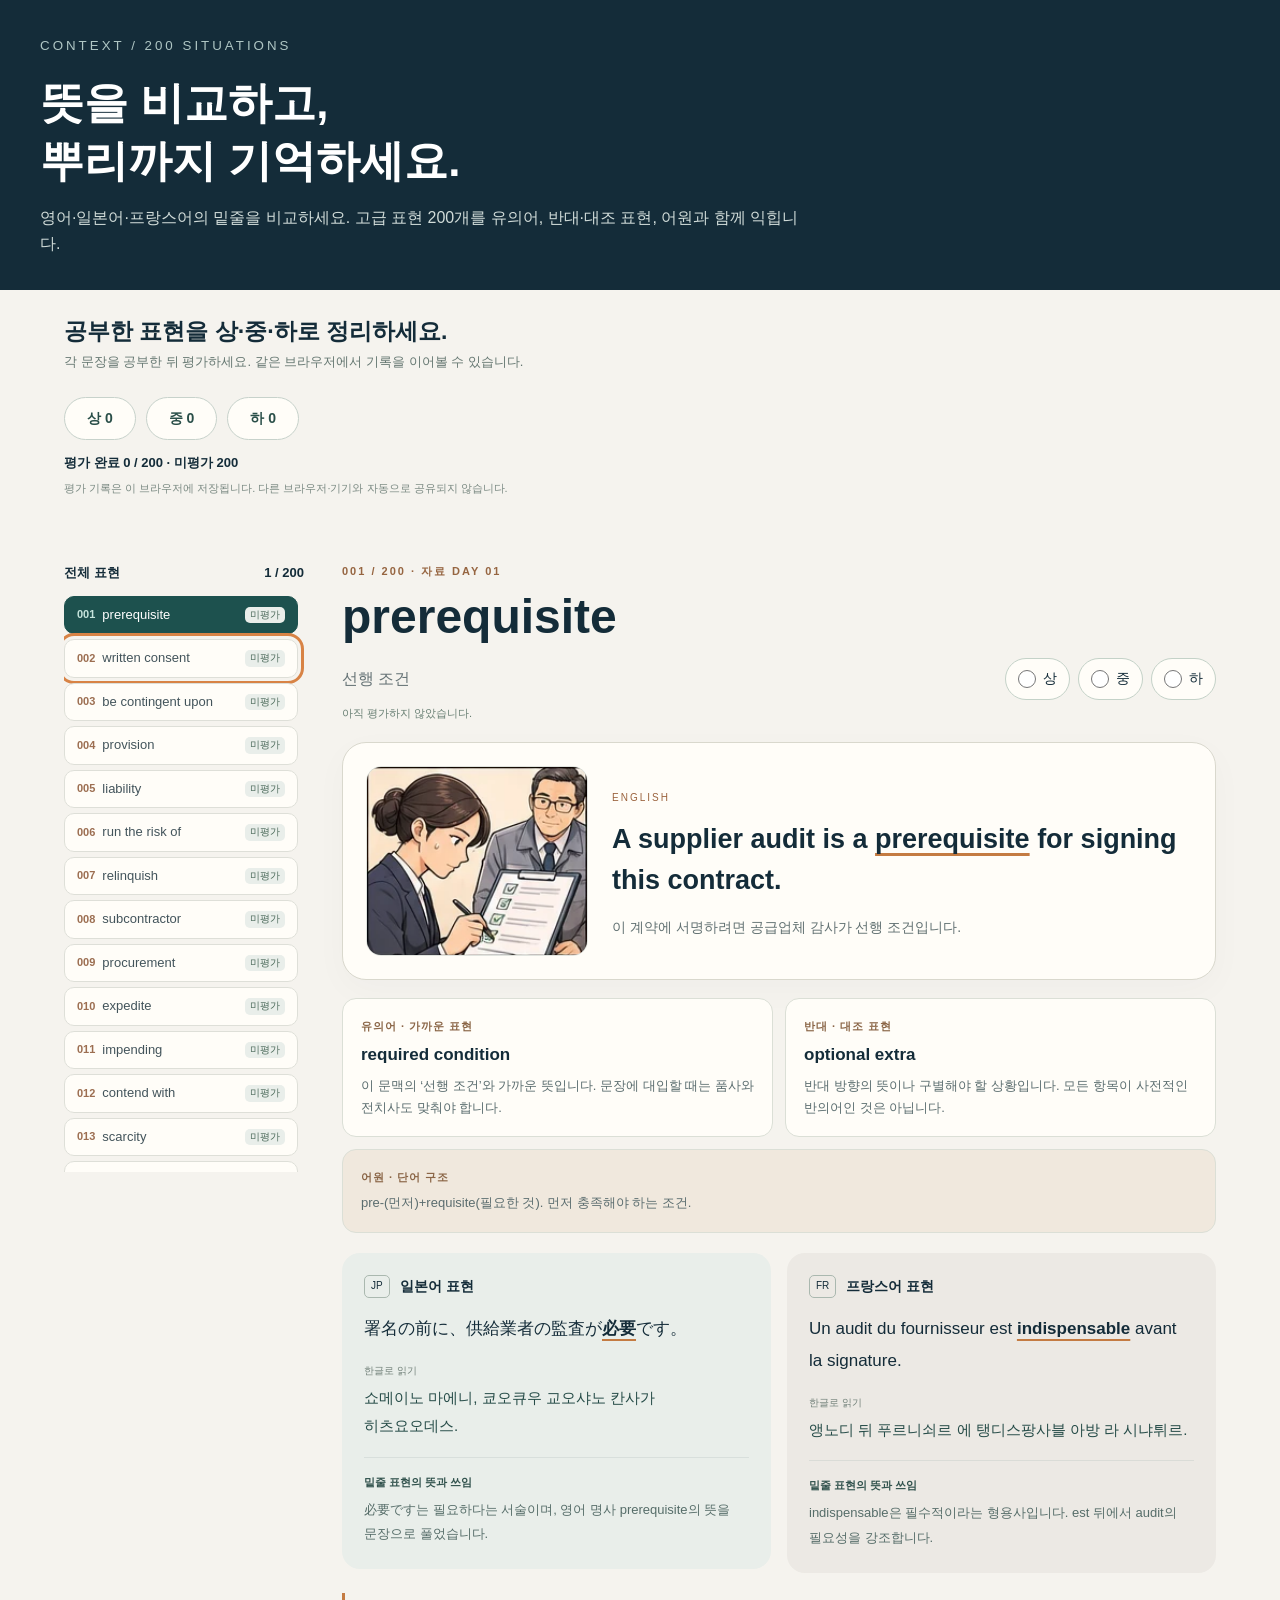
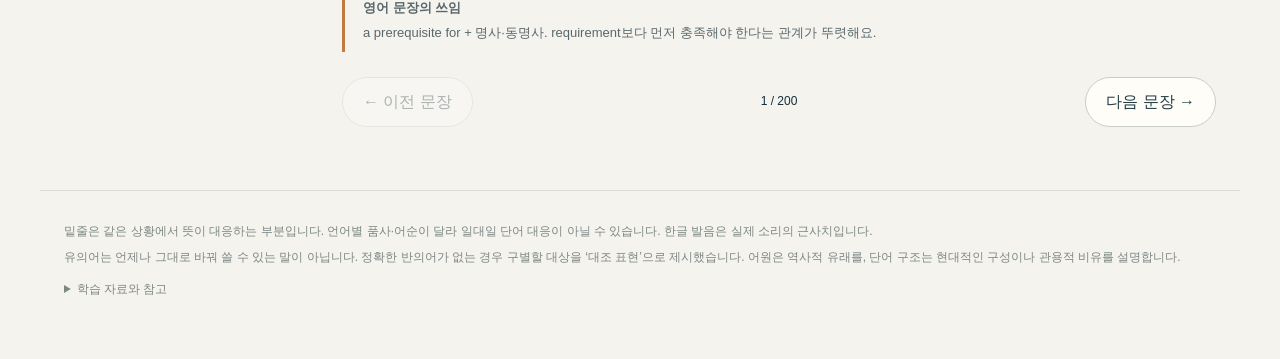
==== index.html @ 4de37eab "Prepare CallReady English Pages" ====
<!DOCTYPE html><html lang="ko"><head><meta charset="utf-8"><meta name="viewport" content="width=device-width,initial-scale=1"><meta name="description" content="고급 토익 표현 200개. 영어·일본어·프랑스어 대응 표현의 밑줄과 어원·유의어·대조 표현을 함께 익히세요."><title>200 Situations · 세 언어로 익히는 고급 표현</title><link rel="stylesheet" href="assets/context.css"></head><body><header><small>CONTEXT / 200 SITUATIONS</small><h1>뜻을 비교하고,<br>뿌리까지 기억하세요.</h1><p>영어·일본어·프랑스어의 밑줄을 비교하세요. 고급 표현 200개를 유의어, 반대·대조 표현, 어원과 함께 익힙니다.</p></header><section class="rating-overview" aria-label="평가별 학습"><div class="overview-top"><div><h2 id="library-title">공부한 표현을 상·중·하로 정리하세요.</h2><p id="library-description">각 문장을 공부한 뒤 평가하세요.</p></div><a id="library-back" href="/" hidden>전체 200개 학습 →</a></div><div class="category-links" aria-label="평가 구분"><a href="/ratings/?level=high" data-grade-link="high">상 0</a><a href="/ratings/?level=medium" data-grade-link="medium">중 0</a><a href="/ratings/?level=low" data-grade-link="low">하 0</a></div><p id="rating-progress">평가 완료 0 / 200 · 미평가 200</p><p id="storage-note">평가 기록은 이 브라우저에 저장됩니다.</p><p id="rating-status" role="status" aria-live="polite"></p></section><main class="layout"><nav class="navigator" aria-label="200개 학습 탭"><div class="nav-head"><span id="list-title">전체 표현</span><span id="current-label">1 / 200</span></div><div class="tabs" role="tablist" aria-label="고급 표현 200개"><button role="tab" id="tab-0" aria-controls="panel-0" aria-selected="true" tabindex="0" data-index="0" data-search="prerequisite 선행 조건"><b>001</b><span>prerequisite</span><small class="tab-rating">미평가</small><small class="tab-date"></small></button><button role="tab" id="tab-1" aria-controls="panel-1" aria-selected="false" tabindex="-1" data-index="1" data-search="written consent 서면 동의"><b>002</b><span>written consent</span><small class="tab-rating">미평가</small><small class="tab-date"></small></button><button role="tab" id="tab-2" aria-controls="panel-2" aria-selected="false" tabindex="-1" data-index="2" data-search="be contingent upon ~을 조건으로 하다"><b>003</b><span>be contingent upon</span><small class="tab-rating">미평가</small><small class="tab-date"></small></button><button role="tab" id="tab-3" aria-controls="panel-3" aria-selected="false" tabindex="-1" data-index="3" data-search="provision 조항"><b>004</b><span>provision</span><small class="tab-rating">미평가</small><small class="tab-date"></small></button><button role="tab" id="tab-4" aria-controls="panel-4" aria-selected="false" tabindex="-1" data-index="4" data-search="liability 법적 책임"><b>005</b><span>liability</span><small class="tab-rating">미평가</small><small class="tab-date"></small></button><button role="tab" id="tab-5" aria-controls="panel-5" aria-selected="false" tabindex="-1" data-index="5" data-search="run the risk of ~할 위험을 감수하다"><b>006</b><span>run the risk of</span><small class="tab-rating">미평가</small><small class="tab-date"></small></button><button role="tab" id="tab-6" aria-controls="panel-6" aria-selected="false" tabindex="-1" data-index="6" data-search="relinquish 권리·통제권을 포기하다"><b>007</b><span>relinquish</span><small class="tab-rating">미평가</small><small class="tab-date"></small></button><button role="tab" id="tab-7" aria-controls="panel-7" aria-selected="false" tabindex="-1" data-index="7" data-search="subcontractor 하청업체"><b>008</b><span>subcontractor</span><small class="tab-rating">미평가</small><small class="tab-date"></small></button><button role="tab" id="tab-8" aria-controls="panel-8" aria-selected="false" tabindex="-1" data-index="8" data-search="procurement 조달"><b>009</b><span>procurement</span><small class="tab-rating">미평가</small><small class="tab-date"></small></button><button role="tab" id="tab-9" aria-controls="panel-9" aria-selected="false" tabindex="-1" data-index="9" data-search="expedite 절차를 신속히 진행하다"><b>010</b><span>expedite</span><small class="tab-rating">미평가</small><small class="tab-date"></small></button><button role="tab" id="tab-10" aria-controls="panel-10" aria-selected="false" tabindex="-1" data-index="10" data-search="impending 임박한"><b>011</b><span>impending</span><small class="tab-rating">미평가</small><small class="tab-date"></small></button><button role="tab" id="tab-11" aria-controls="panel-11" aria-selected="false" tabindex="-1" data-index="11" data-search="contend with 어려움에 대처하다"><b>012</b><span>contend with</span><small class="tab-rating">미평가</small><small class="tab-date"></small></button><button role="tab" id="tab-12" aria-controls="panel-12" aria-selected="false" tabindex="-1" data-index="12" data-search="scarcity 부족·희소성"><b>013</b><span>scarcity</span><small class="tab-rating">미평가</small><small class="tab-date"></small></button><button role="tab" id="tab-13" aria-controls="panel-13" aria-selected="false" tabindex="-1" data-index="13" data-search="in line with ~에 부합하는"><b>014</b><span>in line with</span><small class="tab-rating">미평가</small><small class="tab-date"></small></button><button role="tab" id="tab-14" aria-controls="panel-14" aria-selected="false" tabindex="-1" data-index="14" data-search="discrepancy 수치·기록의 불일치"><b>015</b><span>discrepancy</span><small class="tab-rating">미평가</small><small class="tab-date"></small></button><button role="tab" id="tab-15" aria-controls="panel-15" aria-selected="false" tabindex="-1" data-index="15" data-search="substantiate 증거로 입증하다"><b>016</b><span>substantiate</span><small class="tab-rating">미평가</small><small class="tab-date"></small></button><button role="tab" id="tab-16" aria-controls="panel-16" aria-selected="false" tabindex="-1" data-index="16" data-search="preclude 배제하다·불가능하게 하다"><b>017</b><span>preclude</span><small class="tab-rating">미평가</small><small class="tab-date"></small></button><button role="tab" id="tab-17" aria-controls="panel-17" aria-selected="false" tabindex="-1" data-index="17" data-search="stringently 엄격하게"><b>018</b><span>stringently</span><small class="tab-rating">미평가</small><small class="tab-date"></small></button><button role="tab" id="tab-18" aria-controls="panel-18" aria-selected="false" tabindex="-1" data-index="18" data-search="jeopardize 위태롭게 하다"><b>019</b><span>jeopardize</span><small class="tab-rating">미평가</small><small class="tab-date"></small></button><button role="tab" id="tab-19" aria-controls="panel-19" aria-selected="false" tabindex="-1" data-index="19" data-search="culminate in 마침내 ~로 귀결되다"><b>020</b><span>culminate in</span><small class="tab-rating">미평가</small><small class="tab-date"></small></button><button role="tab" id="tab-20" aria-controls="panel-20" aria-selected="false" tabindex="-1" data-index="20" data-search="insolvent 지급불능의"><b>021</b><span>insolvent</span><small class="tab-rating">미평가</small><small class="tab-date"></small></button><button role="tab" id="tab-21" aria-controls="panel-21" aria-selected="false" tabindex="-1" data-index="21" data-search="liquidity 유동성"><b>022</b><span>liquidity</span><small class="tab-rating">미평가</small><small class="tab-date"></small></button><button role="tab" id="tab-22" aria-controls="panel-22" aria-selected="false" tabindex="-1" data-index="22" data-search="collateral 대출 담보"><b>023</b><span>collateral</span><small class="tab-rating">미평가</small><small class="tab-date"></small></button><button role="tab" id="tab-23" aria-controls="panel-23" aria-selected="false" tabindex="-1" data-index="23" data-search="overdrawn 초과 인출된"><b>024</b><span>overdrawn</span><small class="tab-rating">미평가</small><small class="tab-date"></small></button><button role="tab" id="tab-24" aria-controls="panel-24" aria-selected="false" tabindex="-1" data-index="24" data-search="be in the red 적자 상태이다"><b>025</b><span>be in the red</span><small class="tab-rating">미평가</small><small class="tab-date"></small></button><button role="tab" id="tab-25" aria-controls="panel-25" aria-selected="false" tabindex="-1" data-index="25" data-search="levy 세금·벌금을 부과하다"><b>026</b><span>levy</span><small class="tab-rating">미평가</small><small class="tab-date"></small></button><button role="tab" id="tab-26" aria-controls="panel-26" aria-selected="false" tabindex="-1" data-index="26" data-search="offset 상쇄하다"><b>027</b><span>offset</span><small class="tab-rating">미평가</small><small class="tab-date"></small></button><button role="tab" id="tab-27" aria-controls="panel-27" aria-selected="false" tabindex="-1" data-index="27" data-search="stagnation 침체·정체"><b>028</b><span>stagnation</span><small class="tab-rating">미평가</small><small class="tab-date"></small></button><button role="tab" id="tab-28" aria-controls="panel-28" aria-selected="false" tabindex="-1" data-index="28" data-search="sluggish 부진한·활기가 없는"><b>029</b><span>sluggish</span><small class="tab-rating">미평가</small><small class="tab-date"></small></button><button role="tab" id="tab-29" aria-controls="panel-29" aria-selected="false" tabindex="-1" data-index="29" data-search="deteriorate 악화되다"><b>030</b><span>deteriorate</span><small class="tab-rating">미평가</small><small class="tab-date"></small></button><button role="tab" id="tab-30" aria-controls="panel-30" aria-selected="false" tabindex="-1" data-index="30" data-search="obfuscate 불분명하게 하다"><b>031</b><span>obfuscate</span><small class="tab-rating">미평가</small><small class="tab-date"></small></button><button role="tab" id="tab-31" aria-controls="panel-31" aria-selected="false" tabindex="-1" data-index="31" data-search="fabricate 이야기·증거를 꾸며내다"><b>032</b><span>fabricate</span><small class="tab-rating">미평가</small><small class="tab-date"></small></button><button role="tab" id="tab-32" aria-controls="panel-32" aria-selected="false" tabindex="-1" data-index="32" data-search="spurious 허위의·진짜가 아닌"><b>033</b><span>spurious</span><small class="tab-rating">미평가</small><small class="tab-date"></small></button><button role="tab" id="tab-33" aria-controls="panel-33" aria-selected="false" tabindex="-1" data-index="33" data-search="allegedly 주장·보도에 따르면"><b>034</b><span>allegedly</span><small class="tab-rating">미평가</small><small class="tab-date"></small></button><button role="tab" id="tab-34" aria-controls="panel-34" aria-selected="false" tabindex="-1" data-index="34" data-search="implicate 연루되었음을 시사하다"><b>035</b><span>implicate</span><small class="tab-rating">미평가</small><small class="tab-date"></small></button><button role="tab" id="tab-35" aria-controls="panel-35" aria-selected="false" tabindex="-1" data-index="35" data-search="oversight 부주의·간과"><b>036</b><span>oversight</span><small class="tab-rating">미평가</small><small class="tab-date"></small></button><button role="tab" id="tab-36" aria-controls="panel-36" aria-selected="false" tabindex="-1" data-index="36" data-search="omission 누락"><b>037</b><span>omission</span><small class="tab-rating">미평가</small><small class="tab-date"></small></button><button role="tab" id="tab-37" aria-controls="panel-37" aria-selected="false" tabindex="-1" data-index="37" data-search="retrieve 저장된 정보 등을 되찾다"><b>038</b><span>retrieve</span><small class="tab-rating">미평가</small><small class="tab-date"></small></button><button role="tab" id="tab-38" aria-controls="panel-38" aria-selected="false" tabindex="-1" data-index="38" data-search="irretrievable 되찾거나 복구할 수 없는"><b>039</b><span>irretrievable</span><small class="tab-rating">미평가</small><small class="tab-date"></small></button><button role="tab" id="tab-39" aria-controls="panel-39" aria-selected="false" tabindex="-1" data-index="39" data-search="reinstate 복원·복직시키다"><b>040</b><span>reinstate</span><small class="tab-rating">미평가</small><small class="tab-date"></small></button><button role="tab" id="tab-40" aria-controls="panel-40" aria-selected="false" tabindex="-1" data-index="40" data-search="adept 능숙한"><b>041</b><span>adept</span><small class="tab-rating">미평가</small><small class="tab-date"></small></button><button role="tab" id="tab-41" aria-controls="panel-41" aria-selected="false" tabindex="-1" data-index="41" data-search="credential 자격·자격 증명"><b>042</b><span>credential</span><small class="tab-rating">미평가</small><small class="tab-date"></small></button><button role="tab" id="tab-42" aria-controls="panel-42" aria-selected="false" tabindex="-1" data-index="42" data-search="screening 선별·심사"><b>043</b><span>screening</span><small class="tab-rating">미평가</small><small class="tab-date"></small></button><button role="tab" id="tab-43" aria-controls="panel-43" aria-selected="false" tabindex="-1" data-index="43" data-search="astute 판단이 예리한"><b>044</b><span>astute</span><small class="tab-rating">미평가</small><small class="tab-date"></small></button><button role="tab" id="tab-44" aria-controls="panel-44" aria-selected="false" tabindex="-1" data-index="44" data-search="discerning 안목 있는"><b>045</b><span>discerning</span><small class="tab-rating">미평가</small><small class="tab-date"></small></button><button role="tab" id="tab-45" aria-controls="panel-45" aria-selected="false" tabindex="-1" data-index="45" data-search="aspiration 포부·열망"><b>046</b><span>aspiration</span><small class="tab-rating">미평가</small><small class="tab-date"></small></button><button role="tab" id="tab-46" aria-controls="panel-46" aria-selected="false" tabindex="-1" data-index="46" data-search="eminent 저명한"><b>047</b><span>eminent</span><small class="tab-rating">미평가</small><small class="tab-date"></small></button><button role="tab" id="tab-47" aria-controls="panel-47" aria-selected="false" tabindex="-1" data-index="47" data-search="prioritize 우선순위를 정하다"><b>048</b><span>prioritize</span><small class="tab-rating">미평가</small><small class="tab-date"></small></button><button role="tab" id="tab-48" aria-controls="panel-48" aria-selected="false" tabindex="-1" data-index="48" data-search="streamline 절차를 간소화하다"><b>049</b><span>streamline</span><small class="tab-rating">미평가</small><small class="tab-date"></small></button><button role="tab" id="tab-49" aria-controls="panel-49" aria-selected="false" tabindex="-1" data-index="49" data-search="consolidate 통합하다"><b>050</b><span>consolidate</span><small class="tab-rating">미평가</small><small class="tab-date"></small></button><button role="tab" id="tab-50" aria-controls="panel-50" aria-selected="false" tabindex="-1" data-index="50" data-search="eagerness 열의"><b>051</b><span>eagerness</span><small class="tab-rating">미평가</small><small class="tab-date"></small></button><button role="tab" id="tab-51" aria-controls="panel-51" aria-selected="false" tabindex="-1" data-index="51" data-search="against all odds 온갖 역경에도"><b>052</b><span>against all odds</span><small class="tab-rating">미평가</small><small class="tab-date"></small></button><button role="tab" id="tab-52" aria-controls="panel-52" aria-selected="false" tabindex="-1" data-index="52" data-search="firsthand 직접 경험한"><b>053</b><span>firsthand</span><small class="tab-rating">미평가</small><small class="tab-date"></small></button><button role="tab" id="tab-53" aria-controls="panel-53" aria-selected="false" tabindex="-1" data-index="53" data-search="questionably 의심스럽게"><b>054</b><span>questionably</span><small class="tab-rating">미평가</small><small class="tab-date"></small></button><button role="tab" id="tab-54" aria-controls="panel-54" aria-selected="false" tabindex="-1" data-index="54" data-search="petition 청원서"><b>055</b><span>petition</span><small class="tab-rating">미평가</small><small class="tab-date"></small></button><button role="tab" id="tab-55" aria-controls="panel-55" aria-selected="false" tabindex="-1" data-index="55" data-search="lawsuit 소송"><b>056</b><span>lawsuit</span><small class="tab-rating">미평가</small><small class="tab-date"></small></button><button role="tab" id="tab-56" aria-controls="panel-56" aria-selected="false" tabindex="-1" data-index="56" data-search="commonplace 흔한"><b>057</b><span>commonplace</span><small class="tab-rating">미평가</small><small class="tab-date"></small></button><button role="tab" id="tab-57" aria-controls="panel-57" aria-selected="false" tabindex="-1" data-index="57" data-search="ordinance 조례"><b>058</b><span>ordinance</span><small class="tab-rating">미평가</small><small class="tab-date"></small></button><button role="tab" id="tab-58" aria-controls="panel-58" aria-selected="false" tabindex="-1" data-index="58" data-search="resolution 결의안"><b>059</b><span>resolution</span><small class="tab-rating">미평가</small><small class="tab-date"></small></button><button role="tab" id="tab-59" aria-controls="panel-59" aria-selected="false" tabindex="-1" data-index="59" data-search="off-limits 출입이 금지된"><b>060</b><span>off-limits</span><small class="tab-rating">미평가</small><small class="tab-date"></small></button><button role="tab" id="tab-60" aria-controls="panel-60" aria-selected="false" tabindex="-1" data-index="60" data-search="judicial 사법의"><b>061</b><span>judicial</span><small class="tab-rating">미평가</small><small class="tab-date"></small></button><button role="tab" id="tab-61" aria-controls="panel-61" aria-selected="false" tabindex="-1" data-index="61" data-search="reprimand 질책하다"><b>062</b><span>reprimand</span><small class="tab-rating">미평가</small><small class="tab-date"></small></button><button role="tab" id="tab-62" aria-controls="panel-62" aria-selected="false" tabindex="-1" data-index="62" data-search="be affiliated with ~에 소속되다"><b>063</b><span>be affiliated with</span><small class="tab-rating">미평가</small><small class="tab-date"></small></button><button role="tab" id="tab-63" aria-controls="panel-63" aria-selected="false" tabindex="-1" data-index="63" data-search="default 채무 불이행"><b>064</b><span>default</span><small class="tab-rating">미평가</small><small class="tab-date"></small></button><button role="tab" id="tab-64" aria-controls="panel-64" aria-selected="false" tabindex="-1" data-index="64" data-search="behind schedule 일정이 늦어진"><b>065</b><span>behind schedule</span><small class="tab-rating">미평가</small><small class="tab-date"></small></button><button role="tab" id="tab-65" aria-controls="panel-65" aria-selected="false" tabindex="-1" data-index="65" data-search="subordinate 하위의"><b>066</b><span>subordinate</span><small class="tab-rating">미평가</small><small class="tab-date"></small></button><button role="tab" id="tab-66" aria-controls="panel-66" aria-selected="false" tabindex="-1" data-index="66" data-search="utilization 활용"><b>067</b><span>utilization</span><small class="tab-rating">미평가</small><small class="tab-date"></small></button><button role="tab" id="tab-67" aria-controls="panel-67" aria-selected="false" tabindex="-1" data-index="67" data-search="bookkeeping 장부 기장"><b>068</b><span>bookkeeping</span><small class="tab-rating">미평가</small><small class="tab-date"></small></button><button role="tab" id="tab-68" aria-controls="panel-68" aria-selected="false" tabindex="-1" data-index="68" data-search="creditable 칭찬할 만한"><b>069</b><span>creditable</span><small class="tab-rating">미평가</small><small class="tab-date"></small></button><button role="tab" id="tab-69" aria-controls="panel-69" aria-selected="false" tabindex="-1" data-index="69" data-search="endeavor 노력"><b>070</b><span>endeavor</span><small class="tab-rating">미평가</small><small class="tab-date"></small></button><button role="tab" id="tab-70" aria-controls="panel-70" aria-selected="false" tabindex="-1" data-index="70" data-search="propel 추진하다"><b>071</b><span>propel</span><small class="tab-rating">미평가</small><small class="tab-date"></small></button><button role="tab" id="tab-71" aria-controls="panel-71" aria-selected="false" tabindex="-1" data-index="71" data-search="trivial 사소한"><b>072</b><span>trivial</span><small class="tab-rating">미평가</small><small class="tab-date"></small></button><button role="tab" id="tab-72" aria-controls="panel-72" aria-selected="false" tabindex="-1" data-index="72" data-search="accessibility 접근성"><b>073</b><span>accessibility</span><small class="tab-rating">미평가</small><small class="tab-date"></small></button><button role="tab" id="tab-73" aria-controls="panel-73" aria-selected="false" tabindex="-1" data-index="73" data-search="customary 관례적인"><b>074</b><span>customary</span><small class="tab-rating">미평가</small><small class="tab-date"></small></button><button role="tab" id="tab-74" aria-controls="panel-74" aria-selected="false" tabindex="-1" data-index="74" data-search="restraint 자제"><b>075</b><span>restraint</span><small class="tab-rating">미평가</small><small class="tab-date"></small></button><button role="tab" id="tab-75" aria-controls="panel-75" aria-selected="false" tabindex="-1" data-index="75" data-search="trigger 촉발하다"><b>076</b><span>trigger</span><small class="tab-rating">미평가</small><small class="tab-date"></small></button><button role="tab" id="tab-76" aria-controls="panel-76" aria-selected="false" tabindex="-1" data-index="76" data-search="coordinator 조정 담당자"><b>077</b><span>coordinator</span><small class="tab-rating">미평가</small><small class="tab-date"></small></button><button role="tab" id="tab-77" aria-controls="panel-77" aria-selected="false" tabindex="-1" data-index="77" data-search="aggravate 악화시키다"><b>078</b><span>aggravate</span><small class="tab-rating">미평가</small><small class="tab-date"></small></button><button role="tab" id="tab-78" aria-controls="panel-78" aria-selected="false" tabindex="-1" data-index="78" data-search="violation 위반"><b>079</b><span>violation</span><small class="tab-rating">미평가</small><small class="tab-date"></small></button><button role="tab" id="tab-79" aria-controls="panel-79" aria-selected="false" tabindex="-1" data-index="79" data-search="restructure 재편하다"><b>080</b><span>restructure</span><small class="tab-rating">미평가</small><small class="tab-date"></small></button><button role="tab" id="tab-80" aria-controls="panel-80" aria-selected="false" tabindex="-1" data-index="80" data-search="enlightening 깨달음을 주는"><b>081</b><span>enlightening</span><small class="tab-rating">미평가</small><small class="tab-date"></small></button><button role="tab" id="tab-81" aria-controls="panel-81" aria-selected="false" tabindex="-1" data-index="81" data-search="censorship 검열"><b>082</b><span>censorship</span><small class="tab-rating">미평가</small><small class="tab-date"></small></button><button role="tab" id="tab-82" aria-controls="panel-82" aria-selected="false" tabindex="-1" data-index="82" data-search="appreciative 감사하는"><b>083</b><span>appreciative</span><small class="tab-rating">미평가</small><small class="tab-date"></small></button><button role="tab" id="tab-83" aria-controls="panel-83" aria-selected="false" tabindex="-1" data-index="83" data-search="unsanitary 비위생적인"><b>084</b><span>unsanitary</span><small class="tab-rating">미평가</small><small class="tab-date"></small></button><button role="tab" id="tab-84" aria-controls="panel-84" aria-selected="false" tabindex="-1" data-index="84" data-search="excellence 탁월함"><b>085</b><span>excellence</span><small class="tab-rating">미평가</small><small class="tab-date"></small></button><button role="tab" id="tab-85" aria-controls="panel-85" aria-selected="false" tabindex="-1" data-index="85" data-search="vacate 비우다"><b>086</b><span>vacate</span><small class="tab-rating">미평가</small><small class="tab-date"></small></button><button role="tab" id="tab-86" aria-controls="panel-86" aria-selected="false" tabindex="-1" data-index="86" data-search="all-out 총력을 다하는"><b>087</b><span>all-out</span><small class="tab-rating">미평가</small><small class="tab-date"></small></button><button role="tab" id="tab-87" aria-controls="panel-87" aria-selected="false" tabindex="-1" data-index="87" data-search="gauge 가늠하다"><b>088</b><span>gauge</span><small class="tab-rating">미평가</small><small class="tab-date"></small></button><button role="tab" id="tab-88" aria-controls="panel-88" aria-selected="false" tabindex="-1" data-index="88" data-search="misleading 오해를 부르는"><b>089</b><span>misleading</span><small class="tab-rating">미평가</small><small class="tab-date"></small></button><button role="tab" id="tab-89" aria-controls="panel-89" aria-selected="false" tabindex="-1" data-index="89" data-search="reputable 평판이 좋은"><b>090</b><span>reputable</span><small class="tab-rating">미평가</small><small class="tab-date"></small></button><button role="tab" id="tab-90" aria-controls="panel-90" aria-selected="false" tabindex="-1" data-index="90" data-search="legible 읽을 수 있는"><b>091</b><span>legible</span><small class="tab-rating">미평가</small><small class="tab-date"></small></button><button role="tab" id="tab-91" aria-controls="panel-91" aria-selected="false" tabindex="-1" data-index="91" data-search="elicit 끌어내다"><b>092</b><span>elicit</span><small class="tab-rating">미평가</small><small class="tab-date"></small></button><button role="tab" id="tab-92" aria-controls="panel-92" aria-selected="false" tabindex="-1" data-index="92" data-search="boast about ~을 자랑하다"><b>093</b><span>boast about</span><small class="tab-rating">미평가</small><small class="tab-date"></small></button><button role="tab" id="tab-93" aria-controls="panel-93" aria-selected="false" tabindex="-1" data-index="93" data-search="abruptly 갑자기"><b>094</b><span>abruptly</span><small class="tab-rating">미평가</small><small class="tab-date"></small></button><button role="tab" id="tab-94" aria-controls="panel-94" aria-selected="false" tabindex="-1" data-index="94" data-search="dominant 지배적인"><b>095</b><span>dominant</span><small class="tab-rating">미평가</small><small class="tab-date"></small></button><button role="tab" id="tab-95" aria-controls="panel-95" aria-selected="false" tabindex="-1" data-index="95" data-search="overwhelming 압도적인"><b>096</b><span>overwhelming</span><small class="tab-rating">미평가</small><small class="tab-date"></small></button><button role="tab" id="tab-96" aria-controls="panel-96" aria-selected="false" tabindex="-1" data-index="96" data-search="counterpart 상대 측 담당자"><b>097</b><span>counterpart</span><small class="tab-rating">미평가</small><small class="tab-date"></small></button><button role="tab" id="tab-97" aria-controls="panel-97" aria-selected="false" tabindex="-1" data-index="97" data-search="driving force 추진력"><b>098</b><span>driving force</span><small class="tab-rating">미평가</small><small class="tab-date"></small></button><button role="tab" id="tab-98" aria-controls="panel-98" aria-selected="false" tabindex="-1" data-index="98" data-search="market value 시장 가치"><b>099</b><span>market value</span><small class="tab-rating">미평가</small><small class="tab-date"></small></button><button role="tab" id="tab-99" aria-controls="panel-99" aria-selected="false" tabindex="-1" data-index="99" data-search="cease 중단하다"><b>100</b><span>cease</span><small class="tab-rating">미평가</small><small class="tab-date"></small></button><button role="tab" id="tab-100" aria-controls="panel-100" aria-selected="false" tabindex="-1" data-index="100" data-search="financial statement 재무제표"><b>101</b><span>financial statement</span><small class="tab-rating">미평가</small><small class="tab-date"></small></button><button role="tab" id="tab-101" aria-controls="panel-101" aria-selected="false" tabindex="-1" data-index="101" data-search="rebound 반등하다"><b>102</b><span>rebound</span><small class="tab-rating">미평가</small><small class="tab-date"></small></button><button role="tab" id="tab-102" aria-controls="panel-102" aria-selected="false" tabindex="-1" data-index="102" data-search="have a monopoly on ~을 독점하다"><b>103</b><span>have a monopoly on</span><small class="tab-rating">미평가</small><small class="tab-date"></small></button><button role="tab" id="tab-103" aria-controls="panel-103" aria-selected="false" tabindex="-1" data-index="103" data-search="in demand 수요가 많은"><b>104</b><span>in demand</span><small class="tab-rating">미평가</small><small class="tab-date"></small></button><button role="tab" id="tab-104" aria-controls="panel-104" aria-selected="false" tabindex="-1" data-index="104" data-search="solitary 혼자의"><b>105</b><span>solitary</span><small class="tab-rating">미평가</small><small class="tab-date"></small></button><button role="tab" id="tab-105" aria-controls="panel-105" aria-selected="false" tabindex="-1" data-index="105" data-search="high-end 고급의"><b>106</b><span>high-end</span><small class="tab-rating">미평가</small><small class="tab-date"></small></button><button role="tab" id="tab-106" aria-controls="panel-106" aria-selected="false" tabindex="-1" data-index="106" data-search="collectable 수집할 가치가 있는"><b>107</b><span>collectable</span><small class="tab-rating">미평가</small><small class="tab-date"></small></button><button role="tab" id="tab-107" aria-controls="panel-107" aria-selected="false" tabindex="-1" data-index="107" data-search="embellish 미화하다"><b>108</b><span>embellish</span><small class="tab-rating">미평가</small><small class="tab-date"></small></button><button role="tab" id="tab-108" aria-controls="panel-108" aria-selected="false" tabindex="-1" data-index="108" data-search="exhilarating 기분을 들뜨게 하는"><b>109</b><span>exhilarating</span><small class="tab-rating">미평가</small><small class="tab-date"></small></button><button role="tab" id="tab-109" aria-controls="panel-109" aria-selected="false" tabindex="-1" data-index="109" data-search="exquisite 정교하고 훌륭한"><b>110</b><span>exquisite</span><small class="tab-rating">미평가</small><small class="tab-date"></small></button><button role="tab" id="tab-110" aria-controls="panel-110" aria-selected="false" tabindex="-1" data-index="110" data-search="extravagance 낭비·사치"><b>111</b><span>extravagance</span><small class="tab-rating">미평가</small><small class="tab-date"></small></button><button role="tab" id="tab-111" aria-controls="panel-111" aria-selected="false" tabindex="-1" data-index="111" data-search="equivalent 동등한"><b>112</b><span>equivalent</span><small class="tab-rating">미평가</small><small class="tab-date"></small></button><button role="tab" id="tab-112" aria-controls="panel-112" aria-selected="false" tabindex="-1" data-index="112" data-search="embedded 내장된"><b>113</b><span>embedded</span><small class="tab-rating">미평가</small><small class="tab-date"></small></button><button role="tab" id="tab-113" aria-controls="panel-113" aria-selected="false" tabindex="-1" data-index="113" data-search="steer 이끌다"><b>114</b><span>steer</span><small class="tab-rating">미평가</small><small class="tab-date"></small></button><button role="tab" id="tab-114" aria-controls="panel-114" aria-selected="false" tabindex="-1" data-index="114" data-search="hectic 몹시 바쁜"><b>115</b><span>hectic</span><small class="tab-rating">미평가</small><small class="tab-date"></small></button><button role="tab" id="tab-115" aria-controls="panel-115" aria-selected="false" tabindex="-1" data-index="115" data-search="obsolete 구식이 된"><b>116</b><span>obsolete</span><small class="tab-rating">미평가</small><small class="tab-date"></small></button><button role="tab" id="tab-116" aria-controls="panel-116" aria-selected="false" tabindex="-1" data-index="116" data-search="intently 집중하여"><b>117</b><span>intently</span><small class="tab-rating">미평가</small><small class="tab-date"></small></button><button role="tab" id="tab-117" aria-controls="panel-117" aria-selected="false" tabindex="-1" data-index="117" data-search="transparent 투명한"><b>118</b><span>transparent</span><small class="tab-rating">미평가</small><small class="tab-date"></small></button><button role="tab" id="tab-118" aria-controls="panel-118" aria-selected="false" tabindex="-1" data-index="118" data-search="detectable 감지할 수 있는"><b>119</b><span>detectable</span><small class="tab-rating">미평가</small><small class="tab-date"></small></button><button role="tab" id="tab-119" aria-controls="panel-119" aria-selected="false" tabindex="-1" data-index="119" data-search="ornamental 장식용의"><b>120</b><span>ornamental</span><small class="tab-rating">미평가</small><small class="tab-date"></small></button><button role="tab" id="tab-120" aria-controls="panel-120" aria-selected="false" tabindex="-1" data-index="120" data-search="concurrently 동시에"><b>121</b><span>concurrently</span><small class="tab-rating">미평가</small><small class="tab-date"></small></button><button role="tab" id="tab-121" aria-controls="panel-121" aria-selected="false" tabindex="-1" data-index="121" data-search="precede 선행하다"><b>122</b><span>precede</span><small class="tab-rating">미평가</small><small class="tab-date"></small></button><button role="tab" id="tab-122" aria-controls="panel-122" aria-selected="false" tabindex="-1" data-index="122" data-search="discontinue 중단하다"><b>123</b><span>discontinue</span><small class="tab-rating">미평가</small><small class="tab-date"></small></button><button role="tab" id="tab-123" aria-controls="panel-123" aria-selected="false" tabindex="-1" data-index="123" data-search="excavation 굴착"><b>124</b><span>excavation</span><small class="tab-rating">미평가</small><small class="tab-date"></small></button><button role="tab" id="tab-124" aria-controls="panel-124" aria-selected="false" tabindex="-1" data-index="124" data-search="recede 물러나다"><b>125</b><span>recede</span><small class="tab-rating">미평가</small><small class="tab-date"></small></button><button role="tab" id="tab-125" aria-controls="panel-125" aria-selected="false" tabindex="-1" data-index="125" data-search="decisive 결정적인"><b>126</b><span>decisive</span><small class="tab-rating">미평가</small><small class="tab-date"></small></button><button role="tab" id="tab-126" aria-controls="panel-126" aria-selected="false" tabindex="-1" data-index="126" data-search="adaptability 적응력"><b>127</b><span>adaptability</span><small class="tab-rating">미평가</small><small class="tab-date"></small></button><button role="tab" id="tab-127" aria-controls="panel-127" aria-selected="false" tabindex="-1" data-index="127" data-search="deputy 대리인·부책임자"><b>128</b><span>deputy</span><small class="tab-rating">미평가</small><small class="tab-date"></small></button><button role="tab" id="tab-128" aria-controls="panel-128" aria-selected="false" tabindex="-1" data-index="128" data-search="blemish 흠"><b>129</b><span>blemish</span><small class="tab-rating">미평가</small><small class="tab-date"></small></button><button role="tab" id="tab-129" aria-controls="panel-129" aria-selected="false" tabindex="-1" data-index="129" data-search="distress 곤경"><b>130</b><span>distress</span><small class="tab-rating">미평가</small><small class="tab-date"></small></button><button role="tab" id="tab-130" aria-controls="panel-130" aria-selected="false" tabindex="-1" data-index="130" data-search="factually 사실에 맞게"><b>131</b><span>factually</span><small class="tab-rating">미평가</small><small class="tab-date"></small></button><button role="tab" id="tab-131" aria-controls="panel-131" aria-selected="false" tabindex="-1" data-index="131" data-search="reinforcement 보강"><b>132</b><span>reinforcement</span><small class="tab-rating">미평가</small><small class="tab-date"></small></button><button role="tab" id="tab-132" aria-controls="panel-132" aria-selected="false" tabindex="-1" data-index="132" data-search="sparsely 드문드문"><b>133</b><span>sparsely</span><small class="tab-rating">미평가</small><small class="tab-date"></small></button><button role="tab" id="tab-133" aria-controls="panel-133" aria-selected="false" tabindex="-1" data-index="133" data-search="nourish 자양분을 주다·기르다"><b>134</b><span>nourish</span><small class="tab-rating">미평가</small><small class="tab-date"></small></button><button role="tab" id="tab-134" aria-controls="panel-134" aria-selected="false" tabindex="-1" data-index="134" data-search="presumable 추정할 수 있는"><b>135</b><span>presumable</span><small class="tab-rating">미평가</small><small class="tab-date"></small></button><button role="tab" id="tab-135" aria-controls="panel-135" aria-selected="false" tabindex="-1" data-index="135" data-search="disembark 내리다"><b>136</b><span>disembark</span><small class="tab-rating">미평가</small><small class="tab-date"></small></button><button role="tab" id="tab-136" aria-controls="panel-136" aria-selected="false" tabindex="-1" data-index="136" data-search="prestigious 명망 있는"><b>137</b><span>prestigious</span><small class="tab-rating">미평가</small><small class="tab-date"></small></button><button role="tab" id="tab-137" aria-controls="panel-137" aria-selected="false" tabindex="-1" data-index="137" data-search="vessel 선박"><b>138</b><span>vessel</span><small class="tab-rating">미평가</small><small class="tab-date"></small></button><button role="tab" id="tab-138" aria-controls="panel-138" aria-selected="false" tabindex="-1" data-index="138" data-search="aviation 항공"><b>139</b><span>aviation</span><small class="tab-rating">미평가</small><small class="tab-date"></small></button><button role="tab" id="tab-139" aria-controls="panel-139" aria-selected="false" tabindex="-1" data-index="139" data-search="turbulence 난기류"><b>140</b><span>turbulence</span><small class="tab-rating">미평가</small><small class="tab-date"></small></button><button role="tab" id="tab-140" aria-controls="panel-140" aria-selected="false" tabindex="-1" data-index="140" data-search="affiliation 제휴 관계"><b>141</b><span>affiliation</span><small class="tab-rating">미평가</small><small class="tab-date"></small></button><button role="tab" id="tab-141" aria-controls="panel-141" aria-selected="false" tabindex="-1" data-index="141" data-search="solicit 요청하다"><b>142</b><span>solicit</span><small class="tab-rating">미평가</small><small class="tab-date"></small></button><button role="tab" id="tab-142" aria-controls="panel-142" aria-selected="false" tabindex="-1" data-index="142" data-search="foil 좌절시키다"><b>143</b><span>foil</span><small class="tab-rating">미평가</small><small class="tab-date"></small></button><button role="tab" id="tab-143" aria-controls="panel-143" aria-selected="false" tabindex="-1" data-index="143" data-search="moderator 진행자"><b>144</b><span>moderator</span><small class="tab-rating">미평가</small><small class="tab-date"></small></button><button role="tab" id="tab-144" aria-controls="panel-144" aria-selected="false" tabindex="-1" data-index="144" data-search="nationalize 국유화하다"><b>145</b><span>nationalize</span><small class="tab-rating">미평가</small><small class="tab-date"></small></button><button role="tab" id="tab-145" aria-controls="panel-145" aria-selected="false" tabindex="-1" data-index="145" data-search="diversified 다각화된"><b>146</b><span>diversified</span><small class="tab-rating">미평가</small><small class="tab-date"></small></button><button role="tab" id="tab-146" aria-controls="panel-146" aria-selected="false" tabindex="-1" data-index="146" data-search="drawback 단점"><b>147</b><span>drawback</span><small class="tab-rating">미평가</small><small class="tab-date"></small></button><button role="tab" id="tab-147" aria-controls="panel-147" aria-selected="false" tabindex="-1" data-index="147" data-search="summit 정상회의"><b>148</b><span>summit</span><small class="tab-rating">미평가</small><small class="tab-date"></small></button><button role="tab" id="tab-148" aria-controls="panel-148" aria-selected="false" tabindex="-1" data-index="148" data-search="profoundly 깊이"><b>149</b><span>profoundly</span><small class="tab-rating">미평가</small><small class="tab-date"></small></button><button role="tab" id="tab-149" aria-controls="panel-149" aria-selected="false" tabindex="-1" data-index="149" data-search="step down 사임하다"><b>150</b><span>step down</span><small class="tab-rating">미평가</small><small class="tab-date"></small></button><button role="tab" id="tab-150" aria-controls="panel-150" aria-selected="false" tabindex="-1" data-index="150" data-search="cast a ballot 투표하다"><b>151</b><span>cast a ballot</span><small class="tab-rating">미평가</small><small class="tab-date"></small></button><button role="tab" id="tab-151" aria-controls="panel-151" aria-selected="false" tabindex="-1" data-index="151" data-search="price quote 가격 견적"><b>152</b><span>price quote</span><small class="tab-rating">미평가</small><small class="tab-date"></small></button><button role="tab" id="tab-152" aria-controls="panel-152" aria-selected="false" tabindex="-1" data-index="152" data-search="classified 기밀의"><b>153</b><span>classified</span><small class="tab-rating">미평가</small><small class="tab-date"></small></button><button role="tab" id="tab-153" aria-controls="panel-153" aria-selected="false" tabindex="-1" data-index="153" data-search="embargo 금수 조치"><b>154</b><span>embargo</span><small class="tab-rating">미평가</small><small class="tab-date"></small></button><button role="tab" id="tab-154" aria-controls="panel-154" aria-selected="false" tabindex="-1" data-index="154" data-search="bilateral 양자 간의"><b>155</b><span>bilateral</span><small class="tab-rating">미평가</small><small class="tab-date"></small></button><button role="tab" id="tab-155" aria-controls="panel-155" aria-selected="false" tabindex="-1" data-index="155" data-search="freight 화물"><b>156</b><span>freight</span><small class="tab-rating">미평가</small><small class="tab-date"></small></button><button role="tab" id="tab-156" aria-controls="panel-156" aria-selected="false" tabindex="-1" data-index="156" data-search="selective 선별적인"><b>157</b><span>selective</span><small class="tab-rating">미평가</small><small class="tab-date"></small></button><button role="tab" id="tab-157" aria-controls="panel-157" aria-selected="false" tabindex="-1" data-index="157" data-search="decidedly 분명히"><b>158</b><span>decidedly</span><small class="tab-rating">미평가</small><small class="tab-date"></small></button><button role="tab" id="tab-158" aria-controls="panel-158" aria-selected="false" tabindex="-1" data-index="158" data-search="stow 실어 넣다"><b>159</b><span>stow</span><small class="tab-rating">미평가</small><small class="tab-date"></small></button><button role="tab" id="tab-159" aria-controls="panel-159" aria-selected="false" tabindex="-1" data-index="159" data-search="assorted 여러 종류가 섞인"><b>160</b><span>assorted</span><small class="tab-rating">미평가</small><small class="tab-date"></small></button><button role="tab" id="tab-160" aria-controls="panel-160" aria-selected="false" tabindex="-1" data-index="160" data-search="corridor 복도"><b>161</b><span>corridor</span><small class="tab-rating">미평가</small><small class="tab-date"></small></button><button role="tab" id="tab-161" aria-controls="panel-161" aria-selected="false" tabindex="-1" data-index="161" data-search="palate 미각"><b>162</b><span>palate</span><small class="tab-rating">미평가</small><small class="tab-date"></small></button><button role="tab" id="tab-162" aria-controls="panel-162" aria-selected="false" tabindex="-1" data-index="162" data-search="culinary 요리의"><b>163</b><span>culinary</span><small class="tab-rating">미평가</small><small class="tab-date"></small></button><button role="tab" id="tab-163" aria-controls="panel-163" aria-selected="false" tabindex="-1" data-index="163" data-search="concierge 호텔 안내 담당자"><b>164</b><span>concierge</span><small class="tab-rating">미평가</small><small class="tab-date"></small></button><button role="tab" id="tab-164" aria-controls="panel-164" aria-selected="false" tabindex="-1" data-index="164" data-search="gourmet 미식의"><b>165</b><span>gourmet</span><small class="tab-rating">미평가</small><small class="tab-date"></small></button><button role="tab" id="tab-165" aria-controls="panel-165" aria-selected="false" tabindex="-1" data-index="165" data-search="garnish 고명을 얹다"><b>166</b><span>garnish</span><small class="tab-rating">미평가</small><small class="tab-date"></small></button><button role="tab" id="tab-166" aria-controls="panel-166" aria-selected="false" tabindex="-1" data-index="166" data-search="deviate 벗어나다"><b>167</b><span>deviate</span><small class="tab-rating">미평가</small><small class="tab-date"></small></button><button role="tab" id="tab-167" aria-controls="panel-167" aria-selected="false" tabindex="-1" data-index="167" data-search="gratified 흡족한"><b>168</b><span>gratified</span><small class="tab-rating">미평가</small><small class="tab-date"></small></button><button role="tab" id="tab-168" aria-controls="panel-168" aria-selected="false" tabindex="-1" data-index="168" data-search="even out 고르게 하다"><b>169</b><span>even out</span><small class="tab-rating">미평가</small><small class="tab-date"></small></button><button role="tab" id="tab-169" aria-controls="panel-169" aria-selected="false" tabindex="-1" data-index="169" data-search="outpace 앞지르다"><b>170</b><span>outpace</span><small class="tab-rating">미평가</small><small class="tab-date"></small></button><button role="tab" id="tab-170" aria-controls="panel-170" aria-selected="false" tabindex="-1" data-index="170" data-search="terminology 전문 용어"><b>171</b><span>terminology</span><small class="tab-rating">미평가</small><small class="tab-date"></small></button><button role="tab" id="tab-171" aria-controls="panel-171" aria-selected="false" tabindex="-1" data-index="171" data-search="outsell 더 많이 팔다"><b>172</b><span>outsell</span><small class="tab-rating">미평가</small><small class="tab-date"></small></button><button role="tab" id="tab-172" aria-controls="panel-172" aria-selected="false" tabindex="-1" data-index="172" data-search="in place 마련되어 있는"><b>173</b><span>in place</span><small class="tab-rating">미평가</small><small class="tab-date"></small></button><button role="tab" id="tab-173" aria-controls="panel-173" aria-selected="false" tabindex="-1" data-index="173" data-search="neutral 중립적인"><b>174</b><span>neutral</span><small class="tab-rating">미평가</small><small class="tab-date"></small></button><button role="tab" id="tab-174" aria-controls="panel-174" aria-selected="false" tabindex="-1" data-index="174" data-search="intermittently 간헐적으로"><b>175</b><span>intermittently</span><small class="tab-rating">미평가</small><small class="tab-date"></small></button><button role="tab" id="tab-175" aria-controls="panel-175" aria-selected="false" tabindex="-1" data-index="175" data-search="lucid 명료한"><b>176</b><span>lucid</span><small class="tab-rating">미평가</small><small class="tab-date"></small></button><button role="tab" id="tab-176" aria-controls="panel-176" aria-selected="false" tabindex="-1" data-index="176" data-search="latent 잠재된"><b>177</b><span>latent</span><small class="tab-rating">미평가</small><small class="tab-date"></small></button><button role="tab" id="tab-177" aria-controls="panel-177" aria-selected="false" tabindex="-1" data-index="177" data-search="retreat 물러나다"><b>178</b><span>retreat</span><small class="tab-rating">미평가</small><small class="tab-date"></small></button><button role="tab" id="tab-178" aria-controls="panel-178" aria-selected="false" tabindex="-1" data-index="178" data-search="interfere with ~을 방해하다"><b>179</b><span>interfere with</span><small class="tab-rating">미평가</small><small class="tab-date"></small></button><button role="tab" id="tab-179" aria-controls="panel-179" aria-selected="false" tabindex="-1" data-index="179" data-search="consenting 동의하는"><b>180</b><span>consenting</span><small class="tab-rating">미평가</small><small class="tab-date"></small></button><button role="tab" id="tab-180" aria-controls="panel-180" aria-selected="false" tabindex="-1" data-index="180" data-search="enthuse 열의를 표하다"><b>181</b><span>enthuse</span><small class="tab-rating">미평가</small><small class="tab-date"></small></button><button role="tab" id="tab-181" aria-controls="panel-181" aria-selected="false" tabindex="-1" data-index="181" data-search="distinguished 저명한"><b>182</b><span>distinguished</span><small class="tab-rating">미평가</small><small class="tab-date"></small></button><button role="tab" id="tab-182" aria-controls="panel-182" aria-selected="false" tabindex="-1" data-index="182" data-search="presiding 의장을 맡은"><b>183</b><span>presiding</span><small class="tab-rating">미평가</small><small class="tab-date"></small></button><button role="tab" id="tab-183" aria-controls="panel-183" aria-selected="false" tabindex="-1" data-index="183" data-search="eloquent 웅변적인"><b>184</b><span>eloquent</span><small class="tab-rating">미평가</small><small class="tab-date"></small></button><button role="tab" id="tab-184" aria-controls="panel-184" aria-selected="false" tabindex="-1" data-index="184" data-search="elaborate 상세한"><b>185</b><span>elaborate</span><small class="tab-rating">미평가</small><small class="tab-date"></small></button><button role="tab" id="tab-185" aria-controls="panel-185" aria-selected="false" tabindex="-1" data-index="185" data-search="fringe benefits 부가 복리후생"><b>186</b><span>fringe benefits</span><small class="tab-rating">미평가</small><small class="tab-date"></small></button><button role="tab" id="tab-186" aria-controls="panel-186" aria-selected="false" tabindex="-1" data-index="186" data-search="off-peak 비수기의"><b>187</b><span>off-peak</span><small class="tab-rating">미평가</small><small class="tab-date"></small></button><button role="tab" id="tab-187" aria-controls="panel-187" aria-selected="false" tabindex="-1" data-index="187" data-search="conjunction 결합"><b>188</b><span>conjunction</span><small class="tab-rating">미평가</small><small class="tab-date"></small></button><button role="tab" id="tab-188" aria-controls="panel-188" aria-selected="false" tabindex="-1" data-index="188" data-search="flextime 탄력근무제"><b>189</b><span>flextime</span><small class="tab-rating">미평가</small><small class="tab-date"></small></button><button role="tab" id="tab-189" aria-controls="panel-189" aria-selected="false" tabindex="-1" data-index="189" data-search="sabotage 고의로 방해하다"><b>190</b><span>sabotage</span><small class="tab-rating">미평가</small><small class="tab-date"></small></button><button role="tab" id="tab-190" aria-controls="panel-190" aria-selected="false" tabindex="-1" data-index="190" data-search="severance pay 퇴직·해고 수당"><b>191</b><span>severance pay</span><small class="tab-rating">미평가</small><small class="tab-date"></small></button><button role="tab" id="tab-191" aria-controls="panel-191" aria-selected="false" tabindex="-1" data-index="191" data-search="disorient 방향 감각을 잃게 하다"><b>192</b><span>disorient</span><small class="tab-rating">미평가</small><small class="tab-date"></small></button><button role="tab" id="tab-192" aria-controls="panel-192" aria-selected="false" tabindex="-1" data-index="192" data-search="designation 지정"><b>193</b><span>designation</span><small class="tab-rating">미평가</small><small class="tab-date"></small></button><button role="tab" id="tab-193" aria-controls="panel-193" aria-selected="false" tabindex="-1" data-index="193" data-search="forage 먹이를 찾아다니다"><b>194</b><span>forage</span><small class="tab-rating">미평가</small><small class="tab-date"></small></button><button role="tab" id="tab-194" aria-controls="panel-194" aria-selected="false" tabindex="-1" data-index="194" data-search="gratis 무료로"><b>195</b><span>gratis</span><small class="tab-rating">미평가</small><small class="tab-date"></small></button><button role="tab" id="tab-195" aria-controls="panel-195" aria-selected="false" tabindex="-1" data-index="195" data-search="deploy 배치하다"><b>196</b><span>deploy</span><small class="tab-rating">미평가</small><small class="tab-date"></small></button><button role="tab" id="tab-196" aria-controls="panel-196" aria-selected="false" tabindex="-1" data-index="196" data-search="degrade 저하시키다"><b>197</b><span>degrade</span><small class="tab-rating">미평가</small><small class="tab-date"></small></button><button role="tab" id="tab-197" aria-controls="panel-197" aria-selected="false" tabindex="-1" data-index="197" data-search="incumbent 현직의"><b>198</b><span>incumbent</span><small class="tab-rating">미평가</small><small class="tab-date"></small></button><button role="tab" id="tab-198" aria-controls="panel-198" aria-selected="false" tabindex="-1" data-index="198" data-search="upbeat 낙관적인"><b>199</b><span>upbeat</span><small class="tab-rating">미평가</small><small class="tab-date"></small></button><button role="tab" id="tab-199" aria-controls="panel-199" aria-selected="false" tabindex="-1" data-index="199" data-search="necessitate 필요하게 만들다"><b>200</b><span>necessitate</span><small class="tab-rating">미평가</small><small class="tab-date"></small></button></div></nav><div class="content"><div id="rating-empty" class="rating-empty" hidden><h2>아직 모아둔 표현이 없어요.</h2><p id="rating-empty-text"></p><a href="/">전체 학습으로 이동 →</a></div><section role="tabpanel" id="panel-0" aria-labelledby="tab-0"  tabindex="0">
<div class="eyebrow">001 / 200 · 자료 DAY 01</div><h2>prerequisite</h2><div class="meaning-rating"><p class="meaning">선행 조건</p><div class="grade-radios" role="radiogroup" aria-label="학습 평가 상 중 하"><label class="radio-label"><input class="grade-button" type="radio" name="rating-0" value="high" data-grade="high"><span>상</span></label><label class="radio-label"><input class="grade-button" type="radio" name="rating-0" value="medium" data-grade="medium"><span>중</span></label><label class="radio-label"><input class="grade-button" type="radio" name="rating-0" value="low" data-grade="low"><span>하</span></label></div></div><p class="rating-date">아직 평가하지 않았습니다.</p>
<div class="sentence-box"><figure><div class="comic atlas-0" role="img" aria-label="이 계약에 서명하려면 공급업체 감사가 선행 조건입니다." style="aspect-ratio:204.8/175;background-position:0% 0.0%"></div></figure><div class="dialogue"><span class="pill">ENGLISH</span><p class="english" lang="en">A supplier audit is a <u class="">prerequisite</u> for signing this contract.</p><p class="korean">이 계약에 서명하려면 공급업체 감사가 선행 조건입니다.</p></div></div>
<div class="lexical"><article><h3>유의어 · 가까운 표현</h3><b lang="en">required condition</b><p>이 문맥의 ‘선행 조건’와 가까운 뜻입니다. 문장에 대입할 때는 품사와 전치사도 맞춰야 합니다.</p></article><article><h3>반대 · 대조 표현</h3><b lang="en">optional extra</b><p>반대 방향의 뜻이나 구별해야 할 상황입니다. 모든 항목이 사전적인 반의어인 것은 아닙니다.</p></article><article class="origin"><h3>어원 · 단어 구조</h3><p>pre-(먼저)+requisite(필요한 것). 먼저 충족해야 하는 조건.</p></article></div>
<div class="languages"><article><div class="language-title"><span>JP</span><h3>일본어 표현</h3></div><p class="translation" lang="ja">署名の前に、供給業者の監査が<u class="language-target">必要</u>です。</p><p class="pron-label">한글로 읽기</p><p class="pron">쇼메이노 마에니, 쿄오큐우 교오샤노 칸사가 히츠요오데스.</p><div class="usage"><b>밑줄 표현의 뜻과 쓰임</b>必要です는 필요하다는 서술이며, 영어 명사 prerequisite의 뜻을 문장으로 풀었습니다.</div></article><article><div class="language-title"><span>FR</span><h3>프랑스어 표현</h3></div><p class="translation" lang="fr">Un audit du fournisseur est <u class="language-target">indispensable</u> avant la signature.</p><p class="pron-label">한글로 읽기</p><p class="pron">앵노디 뒤 푸르니쇠르 에 탱디스팡사블 아방 라 시냐튀르.</p><div class="usage"><b>밑줄 표현의 뜻과 쓰임</b>indispensable은 필수적이라는 형용사입니다. est 뒤에서 audit의 필요성을 강조합니다.</div></article></div>
<aside><strong>영어 문장의 쓰임</strong><p>a prerequisite for + 명사·동명사. requirement보다 먼저 충족해야 한다는 관계가 뚜렷해요.</p></aside></section><section role="tabpanel" id="panel-1" aria-labelledby="tab-1" hidden tabindex="0">
<div class="eyebrow">002 / 200 · 자료 DAY 04</div><h2>written consent</h2><div class="meaning-rating"><p class="meaning">서면 동의</p><div class="grade-radios" role="radiogroup" aria-label="학습 평가 상 중 하"><label class="radio-label"><input class="grade-button" type="radio" name="rating-1" value="high" data-grade="high"><span>상</span></label><label class="radio-label"><input class="grade-button" type="radio" name="rating-1" value="medium" data-grade="medium"><span>중</span></label><label class="radio-label"><input class="grade-button" type="radio" name="rating-1" value="low" data-grade="low"><span>하</span></label></div></div><p class="rating-date">아직 평가하지 않았습니다.</p>
<div class="sentence-box"><figure><div class="comic atlas-0" role="img" aria-label="고객의 서면 동의 없이는 납품 조건을 바꿀 수 없습니다." style="aspect-ratio:204.8/175;background-position:25% 0.0%"></div></figure><div class="dialogue"><span class="pill">ENGLISH</span><p class="english" lang="en">We cannot change the delivery terms without the client&#x27;s <u class="">written consent</u>.</p><p class="korean">고객의 서면 동의 없이는 납품 조건을 바꿀 수 없습니다.</p></div></div>
<div class="lexical"><article><h3>유의어 · 가까운 표현</h3><b lang="en">written approval</b><p>이 문맥의 ‘서면 동의’와 가까운 뜻입니다. 문장에 대입할 때는 품사와 전치사도 맞춰야 합니다.</p></article><article><h3>반대 · 대조 표현</h3><b lang="en">verbal refusal</b><p>반대 방향의 뜻이나 구별해야 할 상황입니다. 모든 항목이 사전적인 반의어인 것은 아닙니다.</p></article><article class="origin"><h3>어원 · 단어 구조</h3><p>written(글로 된)+consent(동의). consent는 라틴어 consentire(함께 뜻을 같이하다) 계열입니다.</p></article></div>
<div class="languages"><article><div class="language-title"><span>JP</span><h3>일본어 표현</h3></div><p class="translation" lang="ja">顧客の<u class="language-target">書面による同意</u>なしに、納品条件は変更できません。</p><p class="pron-label">한글로 읽기</p><p class="pron">코캬쿠노 쇼멘니 요루 도오이 나시니, 노오힌 조오켄와 헨코오 데키마센.</p><div class="usage"><b>밑줄 표현의 뜻과 쓰임</b>書面による는 서면에 의한, 同意는 동의입니다. なしに는 없이입니다.</div></article><article><div class="language-title"><span>FR</span><h3>프랑스어 표현</h3></div><p class="translation" lang="fr">Nous ne pouvons pas modifier les conditions de livraison sans l’<u class="language-target">accord écrit</u> du client.</p><p class="pron-label">한글로 읽기</p><p class="pron">누 느 푸봉 파 모디피에 레 콩디씨옹 드 리브레종 상 라코르 에크리 뒤 클리앙.</p><div class="usage"><b>밑줄 표현의 뜻과 쓰임</b>accord는 남성 명사이고 écrit도 남성형입니다. sans 뒤에 동의가 없음을 나타냅니다.</div></article></div>
<aside><strong>영어 문장의 쓰임</strong><p>obtain written consent / without written consent처럼 consent와 함께 쓰는 말을 익히세요.</p></aside></section><section role="tabpanel" id="panel-2" aria-labelledby="tab-2" hidden tabindex="0">
<div class="eyebrow">003 / 200 · 자료 DAY 21</div><h2>be contingent upon</h2><div class="meaning-rating"><p class="meaning">~을 조건으로 하다</p><div class="grade-radios" role="radiogroup" aria-label="학습 평가 상 중 하"><label class="radio-label"><input class="grade-button" type="radio" name="rating-2" value="high" data-grade="high"><span>상</span></label><label class="radio-label"><input class="grade-button" type="radio" name="rating-2" value="medium" data-grade="medium"><span>중</span></label><label class="radio-label"><input class="grade-button" type="radio" name="rating-2" value="low" data-grade="low"><span>하</span></label></div></div><p class="rating-date">아직 평가하지 않았습니다.</p>
<div class="sentence-box"><figure><div class="comic atlas-0" role="img" aria-label="그 할인은 3년 약정을 조건으로 합니다." style="aspect-ratio:204.8/175;background-position:50% 0.0%"></div></figure><div class="dialogue"><span class="pill">ENGLISH</span><p class="english" lang="en">The discount <u class="">is contingent upon</u> a three-year commitment.</p><p class="korean">그 할인은 3년 약정을 조건으로 합니다.</p></div></div>
<div class="lexical"><article><h3>유의어 · 가까운 표현</h3><b lang="en">depend on</b><p>이 문맥의 ‘~을 조건으로 하다’와 가까운 뜻입니다. 문장에 대입할 때는 품사와 전치사도 맞춰야 합니다.</p></article><article><h3>반대 · 대조 표현</h3><b lang="en">be independent of</b><p>반대 방향의 뜻이나 구별해야 할 상황입니다. 모든 항목이 사전적인 반의어인 것은 아닙니다.</p></article><article class="origin"><h3>어원 · 단어 구조</h3><p>contingent는 라틴어 contingere(닿다·일어나다) 계열. upon 뒤에 성립 조건을 붙입니다.</p></article></div>
<div class="languages"><article><div class="language-title"><span>JP</span><h3>일본어 표현</h3></div><p class="translation" lang="ja">その割引は、三年間の契約が<u class="language-target">条件</u>です。</p><p class="pron-label">한글로 읽기</p><p class="pron">소노 와리비키와, 산넨칸노 케에야쿠가 조오켄데스.</p><div class="usage"><b>밑줄 표현의 뜻과 쓰임</b>条件です는 조건이라는 뜻입니다. 三年間の契約이 그 조건의 내용입니다.</div></article><article><div class="language-title"><span>FR</span><h3>프랑스어 표현</h3></div><p class="translation" lang="fr">La remise <u class="language-target">dépend</u> d’un engagement de trois ans.</p><p class="pron-label">한글로 읽기</p><p class="pron">라 르미즈 데팡 댕나가주망 드 트루아 장.</p><div class="usage"><b>밑줄 표현의 뜻과 쓰임</b>dépend de는 ~에 달려 있다는 동사 구조입니다. de가 모음 앞에서 d’가 됩니다.</div></article></div>
<aside><strong>영어 문장의 쓰임</strong><p>be contingent upon + 명사·동명사. 단순한 관련성이 아니라 성립 조건을 말해요.</p></aside></section><section role="tabpanel" id="panel-3" aria-labelledby="tab-3" hidden tabindex="0">
<div class="eyebrow">004 / 200 · 자료 DAY 15</div><h2>provision</h2><div class="meaning-rating"><p class="meaning">조항</p><div class="grade-radios" role="radiogroup" aria-label="학습 평가 상 중 하"><label class="radio-label"><input class="grade-button" type="radio" name="rating-3" value="high" data-grade="high"><span>상</span></label><label class="radio-label"><input class="grade-button" type="radio" name="rating-3" value="medium" data-grade="medium"><span>중</span></label><label class="radio-label"><input class="grade-button" type="radio" name="rating-3" value="low" data-grade="low"><span>하</span></label></div></div><p class="rating-date">아직 평가하지 않았습니다.</p>
<div class="sentence-box"><figure><div class="comic atlas-0" role="img" aria-label="이 조항은 어느 당사자든 독립적인 검사를 요청할 수 있게 합니다." style="aspect-ratio:204.8/175;background-position:75% 0.0%"></div></figure><div class="dialogue"><span class="pill">ENGLISH</span><p class="english" lang="en">This <u class="">provision</u> allows either party to request an independent inspection.</p><p class="korean">이 조항은 어느 당사자든 독립적인 검사를 요청할 수 있게 합니다.</p></div></div>
<div class="lexical"><article><h3>유의어 · 가까운 표현</h3><b lang="en">stipulation</b><p>이 문맥의 ‘조항’와 가까운 뜻입니다. 문장에 대입할 때는 품사와 전치사도 맞춰야 합니다.</p></article><article><h3>반대 · 대조 표현</h3><b lang="en">omission of a clause</b><p>반대 방향의 뜻이나 구별해야 할 상황입니다. 모든 항목이 사전적인 반의어인 것은 아닙니다.</p></article><article class="origin"><h3>어원 · 단어 구조</h3><p>라틴어 provisio(미리 내다봄·준비) 계열. 계약에서는 미리 정한 규정이라는 의미입니다.</p></article></div>
<div class="languages"><article><div class="language-title"><span>JP</span><h3>일본어 표현</h3></div><p class="translation" lang="ja">この<u class="language-target">条項</u>により、どちらの当事者も独立した検査を求められます。</p><p class="pron-label">한글로 읽기</p><p class="pron">코노 조오코오니 요리, 도치라노 토오지샤모 도쿠리츠시타 켄사오 모토메라레마스.</p><div class="usage"><b>밑줄 표현의 뜻과 쓰임</b>条項은 계약서의 개별 조항입니다. により는 그 조항을 근거로 한다는 뜻입니다.</div></article><article><div class="language-title"><span>FR</span><h3>프랑스어 표현</h3></div><p class="translation" lang="fr">Cette <u class="language-target">clause</u> permet à chaque partie de demander une inspection indépendante.</p><p class="pron-label">한글로 읽기</p><p class="pron">세트 클로즈 페르메 아 샤크 파르티 드 드망데 윈 앵스펙씨옹 앵데팡당트.</p><div class="usage"><b>밑줄 표현의 뜻과 쓰임</b>clause는 여성 명사이므로 cette를 씁니다. permet à는 ~에게 허용한다는 구조입니다.</div></article></div>
<aside><strong>영어 문장의 쓰임</strong><p>계약 문맥의 provision은 공급이 아니라 계약서의 개별 규정을 뜻해요.</p></aside></section><section role="tabpanel" id="panel-4" aria-labelledby="tab-4" hidden tabindex="0">
<div class="eyebrow">005 / 200 · 자료 DAY 20</div><h2>liability</h2><div class="meaning-rating"><p class="meaning">법적 책임</p><div class="grade-radios" role="radiogroup" aria-label="학습 평가 상 중 하"><label class="radio-label"><input class="grade-button" type="radio" name="rating-4" value="high" data-grade="high"><span>상</span></label><label class="radio-label"><input class="grade-button" type="radio" name="rating-4" value="medium" data-grade="medium"><span>중</span></label><label class="radio-label"><input class="grade-button" type="radio" name="rating-4" value="low" data-grade="low"><span>하</span></label></div></div><p class="rating-date">아직 평가하지 않았습니다.</p>
<div class="sentence-box"><figure><div class="comic atlas-0" role="img" aria-label="운송 중 손상에 대한 우리의 법적 책임을 명확히 해야 합니다." style="aspect-ratio:204.8/175;background-position:100% 0.0%"></div></figure><div class="dialogue"><span class="pill">ENGLISH</span><p class="english" lang="en">We need to define our <u class="">liability</u> for damage during transit.</p><p class="korean">운송 중 손상에 대한 우리의 법적 책임을 명확히 해야 합니다.</p></div></div>
<div class="lexical"><article><h3>유의어 · 가까운 표현</h3><b lang="en">legal responsibility</b><p>이 문맥의 ‘법적 책임’와 가까운 뜻입니다. 문장에 대입할 때는 품사와 전치사도 맞춰야 합니다.</p></article><article><h3>반대 · 대조 표현</h3><b lang="en">exemption from liability</b><p>반대 방향의 뜻이나 구별해야 할 상황입니다. 모든 항목이 사전적인 반의어인 것은 아닙니다.</p></article><article class="origin"><h3>어원 · 단어 구조</h3><p>liable(법적 책임이 있는)+-ity(상태를 나타내는 명사형).</p></article></div>
<div class="languages"><article><div class="language-title"><span>JP</span><h3>일본어 표현</h3></div><p class="translation" lang="ja">輸送中の損害に対する<u class="language-target">責任</u>を明確にする必要があります。</p><p class="pron-label">한글로 읽기</p><p class="pron">유소오추우노 송가이니 타이스루 세키닝오 메에카쿠니 스루 히츠요오가 아리마스.</p><div class="usage"><b>밑줄 표현의 뜻과 쓰임</b>責任に対する가 아니라 損害に対する責任으로, 손해에 대한 책임의 범위를 붙입니다.</div></article><article><div class="language-title"><span>FR</span><h3>프랑스어 표현</h3></div><p class="translation" lang="fr">Nous devons définir notre <u class="language-target">responsabilité</u> en cas de dommages pendant le transport.</p><p class="pron-label">한글로 읽기</p><p class="pron">누 드봉 데피니르 노트르 레스퐁사빌리테 앙 카 드 도마주 팡당 르 트랑스포르.</p><div class="usage"><b>밑줄 표현의 뜻과 쓰임</b>responsabilité en cas de는 어떤 일이 발생했을 때의 책임을 나타냅니다.</div></article></div>
<aside><strong>영어 문장의 쓰임</strong><p>liability for + 손해·행위. responsibility보다 손해 배상과 연결되는 문맥이 많아요.</p></aside></section><section role="tabpanel" id="panel-5" aria-labelledby="tab-5" hidden tabindex="0">
<div class="eyebrow">006 / 200 · 자료 DAY 15</div><h2>run the risk of</h2><div class="meaning-rating"><p class="meaning">~할 위험을 감수하다</p><div class="grade-radios" role="radiogroup" aria-label="학습 평가 상 중 하"><label class="radio-label"><input class="grade-button" type="radio" name="rating-5" value="high" data-grade="high"><span>상</span></label><label class="radio-label"><input class="grade-button" type="radio" name="rating-5" value="medium" data-grade="medium"><span>중</span></label><label class="radio-label"><input class="grade-button" type="radio" name="rating-5" value="low" data-grade="low"><span>하</span></label></div></div><p class="rating-date">아직 평가하지 않았습니다.</p>
<div class="sentence-box"><figure><div class="comic atlas-0" role="img" aria-label="오늘 서명하면 검토하지 않은 조건까지 받아들이게 될 위험이 있습니다." style="aspect-ratio:204.8/148;background-position:0% 12.608069164265128%"></div></figure><div class="dialogue"><span class="pill">ENGLISH</span><p class="english" lang="en">If we sign today, we <u class="">run the risk of</u> accepting terms we have not reviewed.</p><p class="korean">오늘 서명하면 검토하지 않은 조건까지 받아들이게 될 위험이 있습니다.</p></div></div>
<div class="lexical"><article><h3>유의어 · 가까운 표현</h3><b lang="en">risk</b><p>이 문맥의 ‘~할 위험을 감수하다’와 가까운 뜻입니다. 문장에 대입할 때는 품사와 전치사도 맞춰야 합니다.</p></article><article><h3>반대 · 대조 표현</h3><b lang="en">avoid the risk of</b><p>반대 방향의 뜻이나 구별해야 할 상황입니다. 모든 항목이 사전적인 반의어인 것은 아닙니다.</p></article><article class="origin"><h3>어원 · 단어 구조</h3><p>run the risk of는 위험을 무릅쓰고 나아간다는 관용적 결합입니다. of 뒤에는 명사나 동명사를 씁니다.</p></article></div>
<div class="languages"><article><div class="language-title"><span>JP</span><h3>일본어 표현</h3></div><p class="translation" lang="ja">今日署名すると、未確認の条件を受け入れる<u class="language-target">危険</u>があります。</p><p class="pron-label">한글로 읽기</p><p class="pron">쿄오 쇼메이스루토, 미카쿠닌노 조오켄오 우케이레루 키켄가 아리마스.</p><div class="usage"><b>밑줄 표현의 뜻과 쓰임</b>危険があります는 위험이 있다는 표현입니다. 受け入れる가 어떤 위험인지 꾸밉니다.</div></article><article><div class="language-title"><span>FR</span><h3>프랑스어 표현</h3></div><p class="translation" lang="fr">En signant aujourd’hui, nous <u class="language-target">risquons</u> d’accepter des conditions non examinées.</p><p class="pron-label">한글로 읽기</p><p class="pron">앙 시냥 오주르뒤, 누 리스콩 닥셉테 데 콩디씨옹 농 넥자미네.</p><div class="usage"><b>밑줄 표현의 뜻과 쓰임</b>risquons는 risquer의 nous형입니다. risquer de+동사원형으로 ~할 위험이 있다고 말합니다.</div></article></div>
<aside><strong>영어 문장의 쓰임</strong><p>run the risk of + 명사·동명사. of 뒤에는 동사원형을 쓰지 않아요.</p></aside></section><section role="tabpanel" id="panel-6" aria-labelledby="tab-6" hidden tabindex="0">
<div class="eyebrow">007 / 200 · 자료 DAY 15</div><h2>relinquish</h2><div class="meaning-rating"><p class="meaning">권리·통제권을 포기하다</p><div class="grade-radios" role="radiogroup" aria-label="학습 평가 상 중 하"><label class="radio-label"><input class="grade-button" type="radio" name="rating-6" value="high" data-grade="high"><span>상</span></label><label class="radio-label"><input class="grade-button" type="radio" name="rating-6" value="medium" data-grade="medium"><span>중</span></label><label class="radio-label"><input class="grade-button" type="radio" name="rating-6" value="low" data-grade="low"><span>하</span></label></div></div><p class="rating-date">아직 평가하지 않았습니다.</p>
<div class="sentence-box"><figure><div class="comic atlas-0" role="img" aria-label="공급업체는 보상 없이 설계 파일에 대한 통제권을 포기하지 않을 겁니다." style="aspect-ratio:204.8/148;background-position:25% 12.608069164265128%"></div></figure><div class="dialogue"><span class="pill">ENGLISH</span><p class="english" lang="en">The supplier will not <u class="">relinquish</u> control of the design files without compensation.</p><p class="korean">공급업체는 보상 없이 설계 파일에 대한 통제권을 포기하지 않을 겁니다.</p></div></div>
<div class="lexical"><article><h3>유의어 · 가까운 표현</h3><b lang="en">give up</b><p>이 문맥의 ‘권리·통제권을 포기하다’와 가까운 뜻입니다. 문장에 대입할 때는 품사와 전치사도 맞춰야 합니다.</p></article><article><h3>반대 · 대조 표현</h3><b lang="en">retain</b><p>반대 방향의 뜻이나 구별해야 할 상황입니다. 모든 항목이 사전적인 반의어인 것은 아닙니다.</p></article><article class="origin"><h3>어원 · 단어 구조</h3><p>라틴어 relinquere(남겨두다·포기하다) 계열입니다. 권리·통제권을 내려놓는 문맥입니다.</p></article></div>
<div class="languages"><article><div class="language-title"><span>JP</span><h3>일본어 표현</h3></div><p class="translation" lang="ja">補償なしに、供給業者は設計ファイルの管理権を<u class="language-target">手放しません</u>。</p><p class="pron-label">한글로 읽기</p><p class="pron">호쇼오 나시니, 쿄오큐우 교오샤와 셋케에 화이루노 칸리켕오 테바나시마센.</p><div class="usage"><b>밑줄 표현의 뜻과 쓰임</b>手放す는 손에서 놓다에서 권리를 포기하다로 확장됩니다. ません은 정중한 부정입니다.</div></article><article><div class="language-title"><span>FR</span><h3>프랑스어 표현</h3></div><p class="translation" lang="fr">Le fournisseur ne <u class="language-target">renoncera</u> pas au contrôle des fichiers de conception sans compensation.</p><p class="pron-label">한글로 읽기</p><p class="pron">르 푸르니쇠르 느 르농스라 파 오 콩트롤 데 피시에 드 콩셉씨옹 상 콩팡사씨옹.</p><div class="usage"><b>밑줄 표현의 뜻과 쓰임</b>renoncer à는 ~을 포기하다입니다. à+le가 au로 합쳐집니다.</div></article></div>
<aside><strong>영어 문장의 쓰임</strong><p>relinquish control / rights / ownership. 단순히 물건을 놓는 의미와 구별하세요.</p></aside></section><section role="tabpanel" id="panel-7" aria-labelledby="tab-7" hidden tabindex="0">
<div class="eyebrow">008 / 200 · 자료 DAY 15</div><h2>subcontractor</h2><div class="meaning-rating"><p class="meaning">하청업체</p><div class="grade-radios" role="radiogroup" aria-label="학습 평가 상 중 하"><label class="radio-label"><input class="grade-button" type="radio" name="rating-7" value="high" data-grade="high"><span>상</span></label><label class="radio-label"><input class="grade-button" type="radio" name="rating-7" value="medium" data-grade="medium"><span>중</span></label><label class="radio-label"><input class="grade-button" type="radio" name="rating-7" value="low" data-grade="low"><span>하</span></label></div></div><p class="rating-date">아직 평가하지 않았습니다.</p>
<div class="sentence-box"><figure><div class="comic atlas-0" role="img" aria-label="하청업체가 부품을 조립할 수 있지만 품질 책임은 우리에게 남습니다." style="aspect-ratio:204.8/148;background-position:50% 12.608069164265128%"></div></figure><div class="dialogue"><span class="pill">ENGLISH</span><p class="english" lang="en">Our <u class="">subcontractor</u> can assemble the components, but we remain responsible for quality.</p><p class="korean">하청업체가 부품을 조립할 수 있지만 품질 책임은 우리에게 남습니다.</p></div></div>
<div class="lexical"><article><h3>유의어 · 가까운 표현</h3><b lang="en">subcontracted firm</b><p>이 문맥의 ‘하청업체’와 가까운 뜻입니다. 문장에 대입할 때는 품사와 전치사도 맞춰야 합니다.</p></article><article><h3>반대 · 대조 표현</h3><b lang="en">main contractor</b><p>반대 방향의 뜻이나 구별해야 할 상황입니다. 모든 항목이 사전적인 반의어인 것은 아닙니다.</p></article><article class="origin"><h3>어원 · 단어 구조</h3><p>sub-(아래·하위)+contractor(계약업자). 상위 계약자의 일부 일을 맡는 업체입니다.</p></article></div>
<div class="languages"><article><div class="language-title"><span>JP</span><h3>일본어 표현</h3></div><p class="translation" lang="ja"><u class="language-target">下請け業者</u>が部品を組み立てても、品質責任は当社にあります。</p><p class="pron-label">한글로 읽기</p><p class="pron">시타우케 교오샤가 부힝오 쿠미타테테모, 힌시츠 세키닌와 토오샤니 아리마스.</p><div class="usage"><b>밑줄 표현의 뜻과 쓰임</b>下請け는 하청, 業者는 업체입니다. 품질 책임이 누구에게 남는지 뒤 문장이 구별합니다.</div></article><article><div class="language-title"><span>FR</span><h3>프랑스어 표현</h3></div><p class="translation" lang="fr">Notre <u class="language-target">sous-traitant</u> peut assembler les composants, mais nous restons responsables de la qualité.</p><p class="pron-label">한글로 읽기</p><p class="pron">노트르 수트레탕 푀 아상블레 레 콩포장, 메 누 레스통 레스퐁사블 드 라 칼리테.</p><div class="usage"><b>밑줄 표현의 뜻과 쓰임</b>sous-는 하위라는 뜻입니다. sous-traitant는 하청업체이며 주계약자와 대조됩니다.</div></article></div>
<aside><strong>영어 문장의 쓰임</strong><p>contractor와 구별해, 계약받은 일의 일부를 다시 맡은 업체를 가리켜요.</p></aside></section><section role="tabpanel" id="panel-8" aria-labelledby="tab-8" hidden tabindex="0">
<div class="eyebrow">009 / 200 · 자료 DAY 12</div><h2>procurement</h2><div class="meaning-rating"><p class="meaning">조달</p><div class="grade-radios" role="radiogroup" aria-label="학습 평가 상 중 하"><label class="radio-label"><input class="grade-button" type="radio" name="rating-8" value="high" data-grade="high"><span>상</span></label><label class="radio-label"><input class="grade-button" type="radio" name="rating-8" value="medium" data-grade="medium"><span>중</span></label><label class="radio-label"><input class="grade-button" type="radio" name="rating-8" value="low" data-grade="low"><span>하</span></label></div></div><p class="rating-date">아직 평가하지 않았습니다.</p>
<div class="sentence-box"><figure><div class="comic atlas-0" role="img" aria-label="구매 조달 팀은 이 부품의 두 번째 공급처가 필요합니다." style="aspect-ratio:204.8/148;background-position:75% 12.608069164265128%"></div></figure><div class="dialogue"><span class="pill">ENGLISH</span><p class="english" lang="en">The <u class="">procurement</u> team needs a second source for this component.</p><p class="korean">구매 조달 팀은 이 부품의 두 번째 공급처가 필요합니다.</p></div></div>
<div class="lexical"><article><h3>유의어 · 가까운 표현</h3><b lang="en">sourcing</b><p>이 문맥의 ‘조달’와 가까운 뜻입니다. 문장에 대입할 때는 품사와 전치사도 맞춰야 합니다.</p></article><article><h3>반대 · 대조 표현</h3><b lang="en">disposal</b><p>반대 방향의 뜻이나 구별해야 할 상황입니다. 모든 항목이 사전적인 반의어인 것은 아닙니다.</p></article><article class="origin"><h3>어원 · 단어 구조</h3><p>procure(조달하다)+-ment(행위 명사). procure는 라틴어 procurare(돌보다·관리하다) 계열입니다.</p></article></div>
<div class="languages"><article><div class="language-title"><span>JP</span><h3>일본어 표현</h3></div><p class="translation" lang="ja"><u class="language-target">調達</u>チームは、この部品の第二の供給元を必要としています。</p><p class="pron-label">한글로 읽기</p><p class="pron">초오타츠 치이무와, 코노 부힌노 다이니노 쿄오큐우모토오 히츠요오토 시테이마스.</p><div class="usage"><b>밑줄 표현의 뜻과 쓰임</b>調達는 필요한 자원이나 물건을 확보하는 조달입니다. チーム와 결합해 조달팀을 가리킵니다.</div></article><article><div class="language-title"><span>FR</span><h3>프랑스어 표현</h3></div><p class="translation" lang="fr">L’équipe des <u class="language-target">achats</u> a besoin d’une deuxième source pour ce composant.</p><p class="pron-label">한글로 읽기</p><p class="pron">레키프 데 자샤 아 브즈웽 뒨 되지엠 수르스 푸르 스 콩포장.</p><div class="usage"><b>밑줄 표현의 뜻과 쓰임</b>achats는 achat의 복수이며 기업 문맥에서 구매 업무를 뜻합니다.</div></article></div>
<aside><strong>영어 문장의 쓰임</strong><p>procurement of materials / procurement team. 조직 차원의 구매·조달 과정이에요.</p></aside></section><section role="tabpanel" id="panel-9" aria-labelledby="tab-9" hidden tabindex="0">
<div class="eyebrow">010 / 200 · 자료 DAY 17</div><h2>expedite</h2><div class="meaning-rating"><p class="meaning">절차를 신속히 진행하다</p><div class="grade-radios" role="radiogroup" aria-label="학습 평가 상 중 하"><label class="radio-label"><input class="grade-button" type="radio" name="rating-9" value="high" data-grade="high"><span>상</span></label><label class="radio-label"><input class="grade-button" type="radio" name="rating-9" value="medium" data-grade="medium"><span>중</span></label><label class="radio-label"><input class="grade-button" type="radio" name="rating-9" value="low" data-grade="low"><span>하</span></label></div></div><p class="rating-date">아직 평가하지 않았습니다.</p>
<div class="sentence-box"><figure><div class="comic atlas-0" role="img" aria-label="검사를 신속히 진행할 수는 있지만 생략할 수는 없습니다." style="aspect-ratio:204.8/148;background-position:100% 12.608069164265128%"></div></figure><div class="dialogue"><span class="pill">ENGLISH</span><p class="english" lang="en">We can <u class="">expedite</u> the inspection, but we cannot skip it.</p><p class="korean">검사를 신속히 진행할 수는 있지만 생략할 수는 없습니다.</p></div></div>
<div class="lexical"><article><h3>유의어 · 가까운 표현</h3><b lang="en">speed up</b><p>이 문맥의 ‘절차를 신속히 진행하다’와 가까운 뜻입니다. 문장에 대입할 때는 품사와 전치사도 맞춰야 합니다.</p></article><article><h3>반대 · 대조 표현</h3><b lang="en">delay</b><p>반대 방향의 뜻이나 구별해야 할 상황입니다. 모든 항목이 사전적인 반의어인 것은 아닙니다.</p></article><article class="origin"><h3>어원 · 단어 구조</h3><p>라틴어 expedire(장애에서 풀어 준비시키다) 계열입니다. 진행을 막는 것을 치운다는 의미로 기억합니다.</p></article></div>
<div class="languages"><article><div class="language-title"><span>JP</span><h3>일본어 표현</h3></div><p class="translation" lang="ja">検査を<u class="language-target">早める</u>ことはできますが、省略はできません。</p><p class="pron-label">한글로 읽기</p><p class="pron">켄사오 하야메루 코토와 데키마스가, 쇼오랴쿠와 데키마센.</p><div class="usage"><b>밑줄 표현의 뜻과 쓰임</b>早める는 시점을 앞당기거나 진행을 빠르게 하다입니다. ことはできます는 할 수 있다는 구조입니다.</div></article><article><div class="language-title"><span>FR</span><h3>프랑스어 표현</h3></div><p class="translation" lang="fr">Nous pouvons <u class="language-target">accélérer</u> l’inspection, mais pas la supprimer.</p><p class="pron-label">한글로 읽기</p><p class="pron">누 푸봉 악셀레레 랭스펙씨옹, 메 파 라 쉬프리메.</p><div class="usage"><b>밑줄 표현의 뜻과 쓰임</b>accélérer는 속도를 높이다입니다. 목적어 l’inspection을 바로 붙입니다.</div></article></div>
<aside><strong>영어 문장의 쓰임</strong><p>expedite an inspection / shipment / approval. 절차 자체를 더 빨리 처리할 때 써요.</p></aside></section><section role="tabpanel" id="panel-10" aria-labelledby="tab-10" hidden tabindex="0">
<div class="eyebrow">011 / 200 · 자료 DAY 03</div><h2>impending</h2><div class="meaning-rating"><p class="meaning">임박한</p><div class="grade-radios" role="radiogroup" aria-label="학습 평가 상 중 하"><label class="radio-label"><input class="grade-button" type="radio" name="rating-10" value="high" data-grade="high"><span>상</span></label><label class="radio-label"><input class="grade-button" type="radio" name="rating-10" value="medium" data-grade="medium"><span>중</span></label><label class="radio-label"><input class="grade-button" type="radio" name="rating-10" value="low" data-grade="low"><span>하</span></label></div></div><p class="rating-date">아직 평가하지 않았습니다.</p>
<div class="sentence-box"><figure><div class="comic atlas-0" role="img" aria-label="임박한 마감 때문에 다시 수정할 여지가 거의 없습니다." style="aspect-ratio:204.8/150;background-position:0% 23.304473304473305%"></div></figure><div class="dialogue"><span class="pill">ENGLISH</span><p class="english" lang="en">The <u class="">impending</u> deadline leaves little room for another round of revisions.</p><p class="korean">임박한 마감 때문에 다시 수정할 여지가 거의 없습니다.</p></div></div>
<div class="lexical"><article><h3>유의어 · 가까운 표현</h3><b lang="en">approaching</b><p>이 문맥의 ‘임박한’와 가까운 뜻입니다. 문장에 대입할 때는 품사와 전치사도 맞춰야 합니다.</p></article><article><h3>반대 · 대조 표현</h3><b lang="en">distant</b><p>반대 방향의 뜻이나 구별해야 할 상황입니다. 모든 항목이 사전적인 반의어인 것은 아닙니다.</p></article><article class="origin"><h3>어원 · 단어 구조</h3><p>impend는 라틴어 impendere(위에 드리우다) 계열. impending는 곧 닥칠 일을 꾸밉니다.</p></article></div>
<div class="languages"><article><div class="language-title"><span>JP</span><h3>일본어 표현</h3></div><p class="translation" lang="ja">締め切りが<u class="language-target">迫り</u>、再修正の余裕はほとんどありません。</p><p class="pron-label">한글로 읽기</p><p class="pron">시메키리가 세마리, 사이슈우세에노 요유우와 호톤도 아리마센.</p><div class="usage"><b>밑줄 표현의 뜻과 쓰임</b>迫る는 다가오다·임박하다입니다. 締め切りが迫り는 마감이 임박하여라는 연결입니다.</div></article><article><div class="language-title"><span>FR</span><h3>프랑스어 표현</h3></div><p class="translation" lang="fr">L’échéance <u class="language-target">imminente</u> laisse peu de marge pour une nouvelle révision.</p><p class="pron-label">한글로 읽기</p><p class="pron">레셰앙스 이미낭트 레스 푀 드 마르주 푸르 윈 누벨 레비지옹.</p><div class="usage"><b>밑줄 표현의 뜻과 쓰임</b>imminente는 여성 명사 échéance에 맞춘 여성형 형용사입니다.</div></article></div>
<aside><strong>영어 문장의 쓰임</strong><p>an impending deadline / crisis. 곧 닥칠 일에 대한 긴박감이 있어요.</p></aside></section><section role="tabpanel" id="panel-11" aria-labelledby="tab-11" hidden tabindex="0">
<div class="eyebrow">012 / 200 · 자료 DAY 16</div><h2>contend with</h2><div class="meaning-rating"><p class="meaning">어려움에 대처하다</p><div class="grade-radios" role="radiogroup" aria-label="학습 평가 상 중 하"><label class="radio-label"><input class="grade-button" type="radio" name="rating-11" value="high" data-grade="high"><span>상</span></label><label class="radio-label"><input class="grade-button" type="radio" name="rating-11" value="medium" data-grade="medium"><span>중</span></label><label class="radio-label"><input class="grade-button" type="radio" name="rating-11" value="low" data-grade="low"><span>하</span></label></div></div><p class="rating-date">아직 평가하지 않았습니다.</p>
<div class="sentence-box"><figure><div class="comic atlas-0" role="img" aria-label="우리는 여전히 특수 부품 부족이라는 어려움에 대처해야 합니다." style="aspect-ratio:204.8/150;background-position:25% 23.304473304473305%"></div></figure><div class="dialogue"><span class="pill">ENGLISH</span><p class="english" lang="en">We still have to <u class="">contend with</u> a shortage of specialized parts.</p><p class="korean">우리는 여전히 특수 부품 부족이라는 어려움에 대처해야 합니다.</p></div></div>
<div class="lexical"><article><h3>유의어 · 가까운 표현</h3><b lang="en">cope with</b><p>이 문맥의 ‘어려움에 대처하다’와 가까운 뜻입니다. 문장에 대입할 때는 품사와 전치사도 맞춰야 합니다.</p></article><article><h3>반대 · 대조 표현</h3><b lang="en">avoid altogether</b><p>반대 방향의 뜻이나 구별해야 할 상황입니다. 모든 항목이 사전적인 반의어인 것은 아닙니다.</p></article><article class="origin"><h3>어원 · 단어 구조</h3><p>contend는 라틴어 contendere(힘껏 겨루다) 계열. with를 붙이면 어려움과 맞서 처리한다는 뜻입니다.</p></article></div>
<div class="languages"><article><div class="language-title"><span>JP</span><h3>일본어 표현</h3></div><p class="translation" lang="ja">特殊部品の不足に、まだ<u class="language-target">対処</u>しなければなりません。</p><p class="pron-label">한글로 읽기</p><p class="pron">토쿠슈 부힌노 후소쿠니, 마다 타이쇼 시나케레바 나리마센.</p><div class="usage"><b>밑줄 표현의 뜻과 쓰임</b>対処する는 문제에 대처하다입니다. 不足に처럼 대상 뒤에 に를 씁니다.</div></article><article><div class="language-title"><span>FR</span><h3>프랑스어 표현</h3></div><p class="translation" lang="fr">Nous devons encore <u class="language-target">faire face</u> à une pénurie de pièces spécialisées.</p><p class="pron-label">한글로 읽기</p><p class="pron">누 드봉 앙코르 페르 파스 아 윈 페뉘리 드 피에스 스페씨알리제.</p><div class="usage"><b>밑줄 표현의 뜻과 쓰임</b>faire face à는 ~에 맞서 대처하다입니다. à 뒤에 어려움을 붙입니다.</div></article></div>
<aside><strong>영어 문장의 쓰임</strong><p>contend with + 문제·장애. contend that이라는 주장하다의 구조와 구별하세요.</p></aside></section><section role="tabpanel" id="panel-12" aria-labelledby="tab-12" hidden tabindex="0">
<div class="eyebrow">013 / 200 · 자료 DAY 16</div><h2>scarcity</h2><div class="meaning-rating"><p class="meaning">부족·희소성</p><div class="grade-radios" role="radiogroup" aria-label="학습 평가 상 중 하"><label class="radio-label"><input class="grade-button" type="radio" name="rating-12" value="high" data-grade="high"><span>상</span></label><label class="radio-label"><input class="grade-button" type="radio" name="rating-12" value="medium" data-grade="medium"><span>중</span></label><label class="radio-label"><input class="grade-button" type="radio" name="rating-12" value="low" data-grade="low"><span>하</span></label></div></div><p class="rating-date">아직 평가하지 않았습니다.</p>
<div class="sentence-box"><figure><div class="comic atlas-0" role="img" aria-label="그 부품들의 희소성이 더 긴 조달 소요 시간을 설명해 줍니다." style="aspect-ratio:204.8/150;background-position:50% 23.304473304473305%"></div></figure><div class="dialogue"><span class="pill">ENGLISH</span><p class="english" lang="en">The <u class="">scarcity</u> of those parts explains the longer lead time.</p><p class="korean">그 부품들의 희소성이 더 긴 조달 소요 시간을 설명해 줍니다.</p></div></div>
<div class="lexical"><article><h3>유의어 · 가까운 표현</h3><b lang="en">shortage</b><p>이 문맥의 ‘부족·희소성’와 가까운 뜻입니다. 문장에 대입할 때는 품사와 전치사도 맞춰야 합니다.</p></article><article><h3>반대 · 대조 표현</h3><b lang="en">abundance</b><p>반대 방향의 뜻이나 구별해야 할 상황입니다. 모든 항목이 사전적인 반의어인 것은 아닙니다.</p></article><article class="origin"><h3>어원 · 단어 구조</h3><p>scarce(희소한)+-ity(성질). 부족하거나 구하기 어려운 상태를 나타냅니다.</p></article></div>
<div class="languages"><article><div class="language-title"><span>JP</span><h3>일본어 표현</h3></div><p class="translation" lang="ja">部品の<u class="language-target">希少性</u>が、調達期間の長さを説明しています。</p><p class="pron-label">한글로 읽기</p><p class="pron">부힌노 키쇼오세에가, 초오타츠 키칸노 나가사오 세츠메에 시테이마스.</p><div class="usage"><b>밑줄 표현의 뜻과 쓰임</b>希少性은 수가 적고 구하기 어려운 성질입니다. 일시적 품절만 뜻하지는 않습니다.</div></article><article><div class="language-title"><span>FR</span><h3>프랑스어 표현</h3></div><p class="translation" lang="fr">La <u class="language-target">rareté</u> de ces pièces explique le délai d’approvisionnement plus long.</p><p class="pron-label">한글로 읽기</p><p class="pron">라 라르테 드 세 피에스 엑스플리크 르 델레 다프로비지온망 플뤼 롱.</p><div class="usage"><b>밑줄 표현의 뜻과 쓰임</b>rareté는 여성 추상 명사입니다. la rareté de로 무엇의 희소성인지 말합니다.</div></article></div>
<aside><strong>영어 문장의 쓰임</strong><p>scarcity of + 자원. 일시적인 품절보다 자원 부족이라는 상태를 강조해요.</p></aside></section><section role="tabpanel" id="panel-13" aria-labelledby="tab-13" hidden tabindex="0">
<div class="eyebrow">014 / 200 · 자료 DAY 03</div><h2>in line with</h2><div class="meaning-rating"><p class="meaning">~에 부합하는</p><div class="grade-radios" role="radiogroup" aria-label="학습 평가 상 중 하"><label class="radio-label"><input class="grade-button" type="radio" name="rating-13" value="high" data-grade="high"><span>상</span></label><label class="radio-label"><input class="grade-button" type="radio" name="rating-13" value="medium" data-grade="medium"><span>중</span></label><label class="radio-label"><input class="grade-button" type="radio" name="rating-13" value="low" data-grade="low"><span>하</span></label></div></div><p class="rating-date">아직 평가하지 않았습니다.</p>
<div class="sentence-box"><figure><div class="comic atlas-0" role="img" aria-label="수정된 수수료는 우리가 논의한 검사 비용에 부합합니다." style="aspect-ratio:204.8/150;background-position:75% 23.304473304473305%"></div></figure><div class="dialogue"><span class="pill">ENGLISH</span><p class="english" lang="en">The revised fee is <u class="">in line with</u> the inspection costs we discussed.</p><p class="korean">수정된 수수료는 우리가 논의한 검사 비용에 부합합니다.</p></div></div>
<div class="lexical"><article><h3>유의어 · 가까운 표현</h3><b lang="en">consistent with</b><p>이 문맥의 ‘~에 부합하는’와 가까운 뜻입니다. 문장에 대입할 때는 품사와 전치사도 맞춰야 합니다.</p></article><article><h3>반대 · 대조 표현</h3><b lang="en">in conflict with</b><p>반대 방향의 뜻이나 구별해야 할 상황입니다. 모든 항목이 사전적인 반의어인 것은 아닙니다.</p></article><article class="origin"><h3>어원 · 단어 구조</h3><p>in line with는 같은 선에 놓인다는 비유에서 기준·정책과의 일치를 뜻합니다.</p></article></div>
<div class="languages"><article><div class="language-title"><span>JP</span><h3>일본어 표현</h3></div><p class="translation" lang="ja">修正した料金は、話し合った検査費用に<u class="language-target">沿っています</u>。</p><p class="pron-label">한글로 읽기</p><p class="pron">슈우세에시타 료오킹와, 하나시앗타 켄사 히요오니 솟테이마스.</p><div class="usage"><b>밑줄 표현의 뜻과 쓰임</b>沿う는 ~을 따르다·부합하다입니다. 費用に沿う처럼 기준에 に를 붙입니다.</div></article><article><div class="language-title"><span>FR</span><h3>프랑스어 표현</h3></div><p class="translation" lang="fr">Les frais révisés sont <u class="language-target">conformes</u> aux coûts d’inspection dont nous avons discuté.</p><p class="pron-label">한글로 읽기</p><p class="pron">레 프레 레비제 송 콩포름 오 쿠 댕스펙씨옹 동 누 자봉 디스퀴테.</p><div class="usage"><b>밑줄 표현의 뜻과 쓰임</b>conformes는 복수 주어 frais에 일치합니다. conforme à는 ~에 부합하다입니다.</div></article></div>
<aside><strong>영어 문장의 쓰임</strong><p>in line with + 기준·정책·예상. 줄을 서 있다는 뜻이 아닌 일치의 의미예요.</p></aside></section><section role="tabpanel" id="panel-14" aria-labelledby="tab-14" hidden tabindex="0">
<div class="eyebrow">015 / 200 · 자료 DAY 20</div><h2>discrepancy</h2><div class="meaning-rating"><p class="meaning">수치·기록의 불일치</p><div class="grade-radios" role="radiogroup" aria-label="학습 평가 상 중 하"><label class="radio-label"><input class="grade-button" type="radio" name="rating-14" value="high" data-grade="high"><span>상</span></label><label class="radio-label"><input class="grade-button" type="radio" name="rating-14" value="medium" data-grade="medium"><span>중</span></label><label class="radio-label"><input class="grade-button" type="radio" name="rating-14" value="low" data-grade="low"><span>하</span></label></div></div><p class="rating-date">아직 평가하지 않았습니다.</p>
<div class="sentence-box"><figure><div class="comic atlas-0" role="img" aria-label="견적 수량과 주문서 수량 사이에 불일치가 있습니다." style="aspect-ratio:204.8/150;background-position:100% 23.304473304473305%"></div></figure><div class="dialogue"><span class="pill">ENGLISH</span><p class="english" lang="en">There is a <u class="">discrepancy</u> between the quoted quantity and the order form.</p><p class="korean">견적 수량과 주문서 수량 사이에 불일치가 있습니다.</p></div></div>
<div class="lexical"><article><h3>유의어 · 가까운 표현</h3><b lang="en">mismatch</b><p>이 문맥의 ‘수치·기록의 불일치’와 가까운 뜻입니다. 문장에 대입할 때는 품사와 전치사도 맞춰야 합니다.</p></article><article><h3>반대 · 대조 표현</h3><b lang="en">agreement</b><p>반대 방향의 뜻이나 구별해야 할 상황입니다. 모든 항목이 사전적인 반의어인 것은 아닙니다.</p></article><article class="origin"><h3>어원 · 단어 구조</h3><p>라틴어 discrepare(서로 다른 소리를 내다·불일치하다) 계열입니다.</p></article></div>
<div class="languages"><article><div class="language-title"><span>JP</span><h3>일본어 표현</h3></div><p class="translation" lang="ja">見積書の数量と注文書の数量に<u class="language-target">食い違い</u>があります。</p><p class="pron-label">한글로 읽기</p><p class="pron">미츠모리쇼노 스우료오토 추우몬쇼노 스우료오니 쿠이치가이가 아리마스.</p><div class="usage"><b>밑줄 표현의 뜻과 쓰임</b>食い違い는 서로 맞지 않는 차이입니다. AとBに로 비교 대상을 나타냅니다.</div></article><article><div class="language-title"><span>FR</span><h3>프랑스어 표현</h3></div><p class="translation" lang="fr">Il y a un <u class="language-target">écart</u> entre la quantité du devis et celle du bon de commande.</p><p class="pron-label">한글로 읽기</p><p class="pron">일리 아 앵네카르 앙트르 라 캉티테 뒤 드비 에 셀 뒤 봉 드 코망드.</p><div class="usage"><b>밑줄 표현의 뜻과 쓰임</b>écart는 차이·격차입니다. entre A et B로 두 대상을 비교합니다.</div></article></div>
<aside><strong>영어 문장의 쓰임</strong><p>a discrepancy between A and B. 서로 맞아야 할 두 기록을 비교할 때 유용해요.</p></aside></section><section role="tabpanel" id="panel-15" aria-labelledby="tab-15" hidden tabindex="0">
<div class="eyebrow">016 / 200 · 자료 DAY 02</div><h2>substantiate</h2><div class="meaning-rating"><p class="meaning">증거로 입증하다</p><div class="grade-radios" role="radiogroup" aria-label="학습 평가 상 중 하"><label class="radio-label"><input class="grade-button" type="radio" name="rating-15" value="high" data-grade="high"><span>상</span></label><label class="radio-label"><input class="grade-button" type="radio" name="rating-15" value="medium" data-grade="medium"><span>중</span></label><label class="radio-label"><input class="grade-button" type="radio" name="rating-15" value="low" data-grade="low"><span>하</span></label></div></div><p class="rating-date">아직 평가하지 않았습니다.</p>
<div class="sentence-box"><figure><div class="comic atlas-0" role="img" aria-label="추정치 대신 청구서로 그 비용 인상을 입증할 수 있나요?" style="aspect-ratio:204.8/155;background-position:0% 34.250543084721215%"></div></figure><div class="dialogue"><span class="pill">ENGLISH</span><p class="english" lang="en">Can you <u class="">substantiate</u> that cost increase with invoices rather than estimates?</p><p class="korean">추정치 대신 청구서로 그 비용 인상을 입증할 수 있나요?</p></div></div>
<div class="lexical"><article><h3>유의어 · 가까운 표현</h3><b lang="en">corroborate</b><p>이 문맥의 ‘증거로 입증하다’와 가까운 뜻입니다. 문장에 대입할 때는 품사와 전치사도 맞춰야 합니다.</p></article><article><h3>반대 · 대조 표현</h3><b lang="en">refute</b><p>반대 방향의 뜻이나 구별해야 할 상황입니다. 모든 항목이 사전적인 반의어인 것은 아닙니다.</p></article><article class="origin"><h3>어원 · 단어 구조</h3><p>substance(실체·근거)와 같은 계열. 주장을 실질적인 근거로 뒷받침한다는 뜻입니다.</p></article></div>
<div class="languages"><article><div class="language-title"><span>JP</span><h3>일본어 표현</h3></div><p class="translation" lang="ja">見積もりではなく、請求書で値上げを<u class="language-target">裏付け</u>られますか。</p><p class="pron-label">한글로 읽기</p><p class="pron">미츠모리데와 나쿠, 세에큐우쇼데 네아게오 우라즈케라레마스카.</p><div class="usage"><b>밑줄 표현의 뜻과 쓰임</b>裏付ける는 증거로 뒷받침하다입니다. 請求書で에서 で는 근거 자료를 나타냅니다.</div></article><article><div class="language-title"><span>FR</span><h3>프랑스어 표현</h3></div><p class="translation" lang="fr">Pouvez-vous <u class="language-target">justifier</u> cette hausse des coûts par des factures plutôt que par des estimations ?</p><p class="pron-label">한글로 읽기</p><p class="pron">푸베 부 쥐스티피에 세트 오스 데 쿠 파르 데 팍튀르 플뤼토 크 파르 데 제스티마씨옹?</p><div class="usage"><b>밑줄 표현의 뜻과 쓰임</b>justifier는 근거를 들어 정당화하다입니다. par des factures로 증빙 수단을 붙입니다.</div></article></div>
<aside><strong>영어 문장의 쓰임</strong><p>substantiate a claim with evidence. 주장뿐 아니라 뒷받침하는 자료가 필요해요.</p></aside></section><section role="tabpanel" id="panel-16" aria-labelledby="tab-16" hidden tabindex="0">
<div class="eyebrow">017 / 200 · 자료 DAY 20</div><h2>preclude</h2><div class="meaning-rating"><p class="meaning">배제하다·불가능하게 하다</p><div class="grade-radios" role="radiogroup" aria-label="학습 평가 상 중 하"><label class="radio-label"><input class="grade-button" type="radio" name="rating-16" value="high" data-grade="high"><span>상</span></label><label class="radio-label"><input class="grade-button" type="radio" name="rating-16" value="medium" data-grade="medium"><span>중</span></label><label class="radio-label"><input class="grade-button" type="radio" name="rating-16" value="low" data-grade="low"><span>하</span></label></div></div><p class="rating-date">아직 평가하지 않았습니다.</p>
<div class="sentence-box"><figure><div class="comic atlas-0" role="img" aria-label="검사 조항이 나중에 숨겨진 결함에 대한 청구를 배제하는 것은 아닙니다." style="aspect-ratio:204.8/155;background-position:25% 34.250543084721215%"></div></figure><div class="dialogue"><span class="pill">ENGLISH</span><p class="english" lang="en">The inspection clause does not <u class="">preclude</u> a later claim for hidden defects.</p><p class="korean">검사 조항이 나중에 숨겨진 결함에 대한 청구를 배제하는 것은 아닙니다.</p></div></div>
<div class="lexical"><article><h3>유의어 · 가까운 표현</h3><b lang="en">rule out</b><p>이 문맥의 ‘배제하다·불가능하게 하다’와 가까운 뜻입니다. 문장에 대입할 때는 품사와 전치사도 맞춰야 합니다.</p></article><article><h3>반대 · 대조 표현</h3><b lang="en">permit</b><p>반대 방향의 뜻이나 구별해야 할 상황입니다. 모든 항목이 사전적인 반의어인 것은 아닙니다.</p></article><article class="origin"><h3>어원 · 단어 구조</h3><p>라틴어 praecludere(앞을 닫아 막다) 계열. pre-(앞서)+cludere(닫다)로 기억합니다.</p></article></div>
<div class="languages"><article><div class="language-title"><span>JP</span><h3>일본어 표현</h3></div><p class="translation" lang="ja">検査条項は、後日の隠れた欠陥への請求を<u class="language-target">妨げません</u>。</p><p class="pron-label">한글로 읽기</p><p class="pron">켄사 조오코오와, 고지츠노 카쿠레타 켓칸에노 세에큐우오 사마타게마센.</p><div class="usage"><b>밑줄 표현의 뜻과 쓰임</b>妨げません은 방해하지 않습니다입니다. 영어 부정문 does not preclude의 의미를 옮겼습니다.</div></article><article><div class="language-title"><span>FR</span><h3>프랑스어 표현</h3></div><p class="translation" lang="fr">La clause d’inspection n’<u class="language-target">exclut</u> pas une réclamation ultérieure pour des défauts cachés.</p><p class="pron-label">한글로 읽기</p><p class="pron">라 클로즈 댕스펙씨옹 넥스클뤼 파 윈 레클라마씨옹 윌테리외르 푸르 데 데포 카셰.</p><div class="usage"><b>밑줄 표현의 뜻과 쓰임</b>n’exclut pas는 exclure의 부정형입니다. 가능한 청구를 배제하지 않는다는 뜻입니다.</div></article></div>
<aside><strong>영어 문장의 쓰임</strong><p>preclude a claim / preclude someone from -ing. 단순히 권하지 않는 것보다 강해요.</p></aside></section><section role="tabpanel" id="panel-17" aria-labelledby="tab-17" hidden tabindex="0">
<div class="eyebrow">018 / 200 · 자료 DAY 20</div><h2>stringently</h2><div class="meaning-rating"><p class="meaning">엄격하게</p><div class="grade-radios" role="radiogroup" aria-label="학습 평가 상 중 하"><label class="radio-label"><input class="grade-button" type="radio" name="rating-17" value="high" data-grade="high"><span>상</span></label><label class="radio-label"><input class="grade-button" type="radio" name="rating-17" value="medium" data-grade="medium"><span>중</span></label><label class="radio-label"><input class="grade-button" type="radio" name="rating-17" value="low" data-grade="low"><span>하</span></label></div></div><p class="rating-date">아직 평가하지 않았습니다.</p>
<div class="sentence-box"><figure><div class="comic atlas-0" role="img" aria-label="수정된 품질 기준은 엄격하게 적용될 겁니다." style="aspect-ratio:204.8/155;background-position:50% 34.250543084721215%"></div></figure><div class="dialogue"><span class="pill">ENGLISH</span><p class="english" lang="en">The revised quality standards will be enforced <u class="">stringently</u>.</p><p class="korean">수정된 품질 기준은 엄격하게 적용될 겁니다.</p></div></div>
<div class="lexical"><article><h3>유의어 · 가까운 표현</h3><b lang="en">strictly</b><p>이 문맥의 ‘엄격하게’와 가까운 뜻입니다. 문장에 대입할 때는 품사와 전치사도 맞춰야 합니다.</p></article><article><h3>반대 · 대조 표현</h3><b lang="en">leniently</b><p>반대 방향의 뜻이나 구별해야 할 상황입니다. 모든 항목이 사전적인 반의어인 것은 아닙니다.</p></article><article class="origin"><h3>어원 · 단어 구조</h3><p>stringent는 라틴어 stringere(단단히 조이다) 계열. -ly가 붙어 엄격하게라는 부사가 됩니다.</p></article></div>
<div class="languages"><article><div class="language-title"><span>JP</span><h3>일본어 표현</h3></div><p class="translation" lang="ja">修正された品質基準は、<u class="language-target">厳格に</u>適用されます。</p><p class="pron-label">한글로 읽기</p><p class="pron">슈우세에사레타 힌시츠 키준와, 겐카쿠니 테키요오 사레마스.</p><div class="usage"><b>밑줄 표현의 뜻과 쓰임</b>厳格に는 엄격하게입니다. に가 상태를 나타내는 말을 부사적으로 만듭니다.</div></article><article><div class="language-title"><span>FR</span><h3>프랑스어 표현</h3></div><p class="translation" lang="fr">Les normes de qualité révisées seront appliquées <u class="language-target">rigoureusement</u>.</p><p class="pron-label">한글로 읽기</p><p class="pron">레 노름 드 칼리테 레비제 스롱 아플리케 리구뢰즈망.</p><div class="usage"><b>밑줄 표현의 뜻과 쓰임</b>rigoureusement는 엄격하게라는 부사이며 appliquées를 수식합니다.</div></article></div>
<aside><strong>영어 문장의 쓰임</strong><p>stringently enforced / regulated. 규정의 집행 강도를 나타내는 부사예요.</p></aside></section><section role="tabpanel" id="panel-18" aria-labelledby="tab-18" hidden tabindex="0">
<div class="eyebrow">019 / 200 · 자료 DAY 07</div><h2>jeopardize</h2><div class="meaning-rating"><p class="meaning">위태롭게 하다</p><div class="grade-radios" role="radiogroup" aria-label="학습 평가 상 중 하"><label class="radio-label"><input class="grade-button" type="radio" name="rating-18" value="high" data-grade="high"><span>상</span></label><label class="radio-label"><input class="grade-button" type="radio" name="rating-18" value="medium" data-grade="medium"><span>중</span></label><label class="radio-label"><input class="grade-button" type="radio" name="rating-18" value="low" data-grade="low"><span>하</span></label></div></div><p class="rating-date">아직 평가하지 않았습니다.</p>
<div class="sentence-box"><figure><div class="comic atlas-0" role="img" aria-label="보증을 없애면 고객의 신뢰를 위태롭게 할 수 있습니다." style="aspect-ratio:204.8/155;background-position:75% 34.250543084721215%"></div></figure><div class="dialogue"><span class="pill">ENGLISH</span><p class="english" lang="en">Removing the warranty would <u class="">jeopardize</u> our client&#x27;s trust.</p><p class="korean">보증을 없애면 고객의 신뢰를 위태롭게 할 수 있습니다.</p></div></div>
<div class="lexical"><article><h3>유의어 · 가까운 표현</h3><b lang="en">endanger</b><p>이 문맥의 ‘위태롭게 하다’와 가까운 뜻입니다. 문장에 대입할 때는 품사와 전치사도 맞춰야 합니다.</p></article><article><h3>반대 · 대조 표현</h3><b lang="en">safeguard</b><p>반대 방향의 뜻이나 구별해야 할 상황입니다. 모든 항목이 사전적인 반의어인 것은 아닙니다.</p></article><article class="origin"><h3>어원 · 단어 구조</h3><p>jeopardy(위험)+-ize(그 상태로 만들다). jeopardy는 고대 프랑스어의 위험한 승부라는 표현에서 왔습니다.</p></article></div>
<div class="languages"><article><div class="language-title"><span>JP</span><h3>일본어 표현</h3></div><p class="translation" lang="ja">保証をなくすと、顧客の信頼を<u class="language-target">危険にさらします</u>。</p><p class="pron-label">한글로 읽기</p><p class="pron">호쇼오오 나쿠스토, 코캬쿠노 신라이오 키켄니 사라시마스.</p><div class="usage"><b>밑줄 표현의 뜻과 쓰임</b>危険にさらす는 위험에 노출시키다입니다. 信頼を가 위험해지는 대상입니다.</div></article><article><div class="language-title"><span>FR</span><h3>프랑스어 표현</h3></div><p class="translation" lang="fr">Supprimer la garantie <u class="language-target">mettrait en péril</u> la confiance de notre client.</p><p class="pron-label">한글로 읽기</p><p class="pron">쉬프리메 라 가랑티 메트레 앙 페릴 라 콩피앙스 드 노트르 클리앙.</p><div class="usage"><b>밑줄 표현의 뜻과 쓰임</b>mettre en péril은 위태롭게 하다입니다. mettrait는 가정적인 결과를 나타내는 조건법입니다.</div></article></div>
<aside><strong>영어 문장의 쓰임</strong><p>jeopardize trust / safety / a deal. 목적어 앞에 전치사를 넣지 않아요.</p></aside></section><section role="tabpanel" id="panel-19" aria-labelledby="tab-19" hidden tabindex="0">
<div class="eyebrow">020 / 200 · 자료 DAY 08</div><h2>culminate in</h2><div class="meaning-rating"><p class="meaning">마침내 ~로 귀결되다</p><div class="grade-radios" role="radiogroup" aria-label="학습 평가 상 중 하"><label class="radio-label"><input class="grade-button" type="radio" name="rating-19" value="high" data-grade="high"><span>상</span></label><label class="radio-label"><input class="grade-button" type="radio" name="rating-19" value="medium" data-grade="medium"><span>중</span></label><label class="radio-label"><input class="grade-button" type="radio" name="rating-19" value="low" data-grade="low"><span>하</span></label></div></div><p class="rating-date">아직 평가하지 않았습니다.</p>
<div class="sentence-box"><figure><div class="comic atlas-0" role="img" aria-label="두 차례 수정 끝에 협상은 계약 체결로 마무리됐습니다." style="aspect-ratio:204.8/155;background-position:100% 34.250543084721215%"></div></figure><div class="dialogue"><span class="pill">ENGLISH</span><p class="english" lang="en">After two revisions, the negotiations <u class="">culminated in</u> a signed agreement.</p><p class="korean">두 차례 수정 끝에 협상은 계약 체결로 마무리됐습니다.</p></div></div>
<div class="lexical"><article><h3>유의어 · 가까운 표현</h3><b lang="en">result in</b><p>이 문맥의 ‘마침내 ~로 귀결되다’와 가까운 뜻입니다. 문장에 대입할 때는 품사와 전치사도 맞춰야 합니다.</p></article><article><h3>반대 · 대조 표현</h3><b lang="en">fall short of</b><p>반대 방향의 뜻이나 구별해야 할 상황입니다. 모든 항목이 사전적인 반의어인 것은 아닙니다.</p></article><article class="origin"><h3>어원 · 단어 구조</h3><p>라틴어 culmen(정상·꼭대기) 계열. culminate in은 과정이 최종 결과에 이르다입니다.</p></article></div>
<div class="languages"><article><div class="language-title"><span>JP</span><h3>일본어 표현</h3></div><p class="translation" lang="ja">二度の修正を経て、交渉は契約締結に<u class="language-target">至りました</u>。</p><p class="pron-label">한글로 읽기</p><p class="pron">니도노 슈우세에오 헤테, 코오쇼오와 케에야쿠 테에케츠니 이타리마시타.</p><div class="usage"><b>밑줄 표현의 뜻과 쓰임</b>至る는 어떤 결과에 이르다입니다. 契約締結に로 도달한 결과를 표시합니다.</div></article><article><div class="language-title"><span>FR</span><h3>프랑스어 표현</h3></div><p class="translation" lang="fr">Après deux révisions, les négociations ont <u class="language-target">abouti</u> à un accord signé.</p><p class="pron-label">한글로 읽기</p><p class="pron">아프레 되 레비지옹, 레 네고씨아씨옹 종 타부티 아 앵나코르 시녜.</p><div class="usage"><b>밑줄 표현의 뜻과 쓰임</b>aboutir à는 ~로 귀결되다입니다. ont abouti는 복합과거입니다.</div></article></div>
<aside><strong>영어 문장의 쓰임</strong><p>culminate in + 최종 결과. 긴 과정이 어느 결과에 도달했는지 말해요.</p></aside></section><section role="tabpanel" id="panel-20" aria-labelledby="tab-20" hidden tabindex="0">
<div class="eyebrow">021 / 200 · 자료 DAY 19</div><h2>insolvent</h2><div class="meaning-rating"><p class="meaning">지급불능의</p><div class="grade-radios" role="radiogroup" aria-label="학습 평가 상 중 하"><label class="radio-label"><input class="grade-button" type="radio" name="rating-20" value="high" data-grade="high"><span>상</span></label><label class="radio-label"><input class="grade-button" type="radio" name="rating-20" value="medium" data-grade="medium"><span>중</span></label><label class="radio-label"><input class="grade-button" type="radio" name="rating-20" value="low" data-grade="low"><span>하</span></label></div></div><p class="rating-date">아직 평가하지 않았습니다.</p>
<div class="sentence-box"><figure><div class="comic atlas-0" role="img" aria-label="겉으로 수익이 나 보이는 회사도 빚을 갚지 못하면 지급불능 상태가 될 수 있습니다." style="aspect-ratio:204.8/142;background-position:0% 45.05021520803443%"></div></figure><div class="dialogue"><span class="pill">ENGLISH</span><p class="english" lang="en">A profitable-looking company can still become <u class="">insolvent</u> if it cannot pay its debts.</p><p class="korean">겉으로 수익이 나 보이는 회사도 빚을 갚지 못하면 지급불능 상태가 될 수 있습니다.</p></div></div>
<div class="lexical"><article><h3>유의어 · 가까운 표현</h3><b lang="en">unable to pay debts</b><p>이 문맥의 ‘지급불능의’와 가까운 뜻입니다. 문장에 대입할 때는 품사와 전치사도 맞춰야 합니다.</p></article><article><h3>반대 · 대조 표현</h3><b lang="en">solvent</b><p>반대 방향의 뜻이나 구별해야 할 상황입니다. 모든 항목이 사전적인 반의어인 것은 아닙니다.</p></article><article class="origin"><h3>어원 · 단어 구조</h3><p>in-(아님)+solvent(지급 능력이 있는). solvent는 빚을 풀어 해결한다는 라틴어 solvere 계열입니다.</p></article></div>
<div class="languages"><article><div class="language-title"><span>JP</span><h3>일본어 표현</h3></div><p class="translation" lang="ja">利益が出ているようでも、借金を返せなければ<u class="language-target">支払い不能</u>になります。</p><p class="pron-label">한글로 읽기</p><p class="pron">리에키가 데테이루 요오데모, 샥킹오 카에세나케레바 시하라이 후노오니 나리마스.</p><div class="usage"><b>밑줄 표현의 뜻과 쓰임</b>支払い不能는 지불할 수 없는 상태입니다. 적자를 뜻하는 赤字와 구별합니다.</div></article><article><div class="language-title"><span>FR</span><h3>프랑스어 표현</h3></div><p class="translation" lang="fr">Une entreprise apparemment rentable peut devenir <u class="language-target">insolvable</u> si elle ne peut pas payer ses dettes.</p><p class="pron-label">한글로 읽기</p><p class="pron">윈 앙트르프리즈 아파라망 랑타블 푀 드브니르 앵솔바블 씨 엘 느 푀 파 페예 세 데트.</p><div class="usage"><b>밑줄 표현의 뜻과 쓰임</b>insolvable은 채무를 갚을 능력이 없다는 형용사이며 단순한 적자와 다릅니다.</div></article></div>
<aside><strong>영어 문장의 쓰임</strong><p>become insolvent. 단순한 적자와 달리 채무를 이행할 수 없는 상태를 뜻해요.</p></aside></section><section role="tabpanel" id="panel-21" aria-labelledby="tab-21" hidden tabindex="0">
<div class="eyebrow">022 / 200 · 자료 DAY 12</div><h2>liquidity</h2><div class="meaning-rating"><p class="meaning">유동성</p><div class="grade-radios" role="radiogroup" aria-label="학습 평가 상 중 하"><label class="radio-label"><input class="grade-button" type="radio" name="rating-21" value="high" data-grade="high"><span>상</span></label><label class="radio-label"><input class="grade-button" type="radio" name="rating-21" value="medium" data-grade="medium"><span>중</span></label><label class="radio-label"><input class="grade-button" type="radio" name="rating-21" value="low" data-grade="low"><span>하</span></label></div></div><p class="rating-date">아직 평가하지 않았습니다.</p>
<div class="sentence-box"><figure><div class="comic atlas-0" role="img" aria-label="당장의 우려는 사옥의 가치가 아니라 유동성입니다." style="aspect-ratio:204.8/142;background-position:25% 45.05021520803443%"></div></figure><div class="dialogue"><span class="pill">ENGLISH</span><p class="english" lang="en">Our immediate concern is <u class="">liquidity</u>, not the value of the office building.</p><p class="korean">당장의 우려는 사옥의 가치가 아니라 유동성입니다.</p></div></div>
<div class="lexical"><article><h3>유의어 · 가까운 표현</h3><b lang="en">cash availability</b><p>이 문맥의 ‘유동성’와 가까운 뜻입니다. 문장에 대입할 때는 품사와 전치사도 맞춰야 합니다.</p></article><article><h3>반대 · 대조 표현</h3><b lang="en">illiquidity</b><p>반대 방향의 뜻이나 구별해야 할 상황입니다. 모든 항목이 사전적인 반의어인 것은 아닙니다.</p></article><article class="origin"><h3>어원 · 단어 구조</h3><p>liquid(액체처럼 흐르는)+-ity. 돈이 현금으로 유연하게 움직이는 성질이라는 비유입니다.</p></article></div>
<div class="languages"><article><div class="language-title"><span>JP</span><h3>일본어 표현</h3></div><p class="translation" lang="ja">当面の懸念は、社屋の価値ではなく<u class="language-target">流動性</u>です。</p><p class="pron-label">한글로 읽기</p><p class="pron">토오멘노 케넨와, 샤오쿠노 카치데와 나쿠 류우도오세에데스.</p><div class="usage"><b>밑줄 표현의 뜻과 쓰임</b>流動性은 유동성입니다. 자산 가치와 당장 쓸 수 있는 현금 여력을 구별합니다.</div></article><article><div class="language-title"><span>FR</span><h3>프랑스어 표현</h3></div><p class="translation" lang="fr">Notre préoccupation immédiate est la <u class="language-target">liquidité</u>, pas la valeur de l’immeuble.</p><p class="pron-label">한글로 읽기</p><p class="pron">노트르 프레오퀴파씨옹 이미디아트 에 라 리키디테, 파 라 발뢰르 드 리뫼블.</p><div class="usage"><b>밑줄 표현의 뜻과 쓰임</b>liquidité는 여성 명사입니다. 이 문맥에서는 자금의 유동성을 나타냅니다.</div></article></div>
<aside><strong>영어 문장의 쓰임</strong><p>현금 수요를 충족할 여력의 문맥과 자산의 현금화 용이성의 문맥을 구별하세요.</p></aside></section><section role="tabpanel" id="panel-22" aria-labelledby="tab-22" hidden tabindex="0">
<div class="eyebrow">023 / 200 · 자료 DAY 26</div><h2>collateral</h2><div class="meaning-rating"><p class="meaning">대출 담보</p><div class="grade-radios" role="radiogroup" aria-label="학습 평가 상 중 하"><label class="radio-label"><input class="grade-button" type="radio" name="rating-22" value="high" data-grade="high"><span>상</span></label><label class="radio-label"><input class="grade-button" type="radio" name="rating-22" value="medium" data-grade="medium"><span>중</span></label><label class="radio-label"><input class="grade-button" type="radio" name="rating-22" value="low" data-grade="low"><span>하</span></label></div></div><p class="rating-date">아직 평가하지 않았습니다.</p>
<div class="sentence-box"><figure><div class="comic atlas-0" role="img" aria-label="은행은 그 대출의 담보로 창고를 받아들였습니다." style="aspect-ratio:204.8/142;background-position:50% 45.05021520803443%"></div></figure><div class="dialogue"><span class="pill">ENGLISH</span><p class="english" lang="en">The bank accepted the warehouse as <u class="">collateral</u> for the loan.</p><p class="korean">은행은 그 대출의 담보로 창고를 받아들였습니다.</p></div></div>
<div class="lexical"><article><h3>유의어 · 가까운 표현</h3><b lang="en">security for a loan</b><p>이 문맥의 ‘대출 담보’와 가까운 뜻입니다. 문장에 대입할 때는 품사와 전치사도 맞춰야 합니다.</p></article><article><h3>반대 · 대조 표현</h3><b lang="en">unsecured lending</b><p>반대 방향의 뜻이나 구별해야 할 상황입니다. 모든 항목이 사전적인 반의어인 것은 아닙니다.</p></article><article class="origin"><h3>어원 · 단어 구조</h3><p>라틴어 collateralis(나란히 놓인) 계열. 빚 옆에 함께 제공하는 보증 자산이라는 의미로 발전했습니다.</p></article></div>
<div class="languages"><article><div class="language-title"><span>JP</span><h3>일본어 표현</h3></div><p class="translation" lang="ja">銀行は、その融資の<u class="language-target">担保</u>として倉庫を受け入れました。</p><p class="pron-label">한글로 읽기</p><p class="pron">긴코오와, 소노 유우시노 탄포토시테 소오코오 우케이레마시타.</p><div class="usage"><b>밑줄 표현의 뜻과 쓰임</b>担保는 채무 이행을 보증하는 자산입니다. として는 ~로서입니다.</div></article><article><div class="language-title"><span>FR</span><h3>프랑스어 표현</h3></div><p class="translation" lang="fr">La banque a accepté l’entrepôt comme <u class="language-target">garantie</u> du prêt.</p><p class="pron-label">한글로 읽기</p><p class="pron">라 방크 아 악셉테 랑트르포 콤 가랑티 뒤 프레.</p><div class="usage"><b>밑줄 표현의 뜻과 쓰임</b>garantie는 담보·보증을 넓게 뜻하며 du prêt가 대출 담보라는 의미를 한정합니다.</div></article></div>
<aside><strong>영어 문장의 쓰임</strong><p>use an asset as collateral / collateral for a loan. 이 의미에서는 보통 불가산 명사예요.</p></aside></section><section role="tabpanel" id="panel-23" aria-labelledby="tab-23" hidden tabindex="0">
<div class="eyebrow">024 / 200 · 자료 DAY 26</div><h2>overdrawn</h2><div class="meaning-rating"><p class="meaning">초과 인출된</p><div class="grade-radios" role="radiogroup" aria-label="학습 평가 상 중 하"><label class="radio-label"><input class="grade-button" type="radio" name="rating-23" value="high" data-grade="high"><span>상</span></label><label class="radio-label"><input class="grade-button" type="radio" name="rating-23" value="medium" data-grade="medium"><span>중</span></label><label class="radio-label"><input class="grade-button" type="radio" name="rating-23" value="low" data-grade="low"><span>하</span></label></div></div><p class="rating-date">아직 평가하지 않았습니다.</p>
<div class="sentence-box"><figure><div class="comic atlas-0" role="img" aria-label="입금 전에 두 건의 지급이 처리돼 운영 계좌 잔액이 마이너스입니다." style="aspect-ratio:204.8/142;background-position:75% 45.05021520803443%"></div></figure><div class="dialogue"><span class="pill">ENGLISH</span><p class="english" lang="en">The operating account is <u class="">overdrawn</u> because two payments cleared before the deposit arrived.</p><p class="korean">입금 전에 두 건의 지급이 처리돼 운영 계좌 잔액이 마이너스입니다.</p></div></div>
<div class="lexical"><article><h3>유의어 · 가까운 표현</h3><b lang="en">in overdraft</b><p>이 문맥의 ‘초과 인출된’와 가까운 뜻입니다. 문장에 대입할 때는 품사와 전치사도 맞춰야 합니다.</p></article><article><h3>반대 · 대조 표현</h3><b lang="en">in credit</b><p>반대 방향의 뜻이나 구별해야 할 상황입니다. 모든 항목이 사전적인 반의어인 것은 아닙니다.</p></article><article class="origin"><h3>어원 · 단어 구조</h3><p>over-(초과)+draw(인출하다)의 과거분사. 계좌 잔액을 넘겨 인출한 상태입니다.</p></article></div>
<div class="languages"><article><div class="language-title"><span>JP</span><h3>일본어 표현</h3></div><p class="translation" lang="ja">入金前に二件の支払いが処理され、口座は<u class="language-target">残高不足</u>です。</p><p class="pron-label">한글로 읽기</p><p class="pron">뉴우킨 마에니 니켄노 시하라이가 쇼리사레, 코오자와 잔다카 후소쿠데스.</p><div class="usage"><b>밑줄 표현의 뜻과 쓰임</b>残高不足는 잔액 부족입니다. 영어 overdrawn의 초과 인출 상태를 더 넓은 말로 옮겼습니다.</div></article><article><div class="language-title"><span>FR</span><h3>프랑스어 표현</h3></div><p class="translation" lang="fr">Le compte est <u class="language-target">à découvert</u> parce que deux paiements ont été débités avant le dépôt.</p><p class="pron-label">한글로 읽기</p><p class="pron">르 콩트 에 아 데쿠베르 파르스 크 되 페망 종 테테 데비테 아방 르 데포.</p><div class="usage"><b>밑줄 표현의 뜻과 쓰임</b>être à découvert는 계좌가 마이너스라는 은행 표현입니다.</div></article></div>
<aside><strong>영어 문장의 쓰임</strong><p>an overdrawn account. 대출 규모가 크다는 뜻이 아니라 계좌 잔액을 넘겨 인출한 상태예요.</p></aside></section><section role="tabpanel" id="panel-24" aria-labelledby="tab-24" hidden tabindex="0">
<div class="eyebrow">025 / 200 · 자료 DAY 20</div><h2>be in the red</h2><div class="meaning-rating"><p class="meaning">적자 상태이다</p><div class="grade-radios" role="radiogroup" aria-label="학습 평가 상 중 하"><label class="radio-label"><input class="grade-button" type="radio" name="rating-24" value="high" data-grade="high"><span>상</span></label><label class="radio-label"><input class="grade-button" type="radio" name="rating-24" value="medium" data-grade="medium"><span>중</span></label><label class="radio-label"><input class="grade-button" type="radio" name="rating-24" value="low" data-grade="low"><span>하</span></label></div></div><p class="rating-date">아직 평가하지 않았습니다.</p>
<div class="sentence-box"><figure><div class="comic atlas-0" role="img" aria-label="사업의 다른 부문은 수익을 내지만 신규 사업부는 적자입니다." style="aspect-ratio:204.8/142;background-position:100% 45.05021520803443%"></div></figure><div class="dialogue"><span class="pill">ENGLISH</span><p class="english" lang="en">The new division <u class="">is in the red</u>, although the rest of the business remains profitable.</p><p class="korean">사업의 다른 부문은 수익을 내지만 신규 사업부는 적자입니다.</p></div></div>
<div class="lexical"><article><h3>유의어 · 가까운 표현</h3><b lang="en">loss-making</b><p>이 문맥의 ‘적자 상태이다’와 가까운 뜻입니다. 문장에 대입할 때는 품사와 전치사도 맞춰야 합니다.</p></article><article><h3>반대 · 대조 표현</h3><b lang="en">profitable</b><p>반대 방향의 뜻이나 구별해야 할 상황입니다. 모든 항목이 사전적인 반의어인 것은 아닙니다.</p></article><article class="origin"><h3>어원 · 단어 구조</h3><p>빨간색 잉크로 손실을 적던 회계 관행과 연결되는 관용구입니다. black은 흑자와 대조됩니다.</p></article></div>
<div class="languages"><article><div class="language-title"><span>JP</span><h3>일본어 표현</h3></div><p class="translation" lang="ja">他の部門は黒字ですが、新しい事業部は<u class="language-target">赤字</u>です。</p><p class="pron-label">한글로 읽기</p><p class="pron">호카노 부몬와 쿠로지데스가, 아타라시이 지교오부와 아카지데스.</p><div class="usage"><b>밑줄 표현의 뜻과 쓰임</b>赤字는 적자, 黒字는 흑자입니다. 事業部は赤字です처럼 주제를 は로 표시합니다.</div></article><article><div class="language-title"><span>FR</span><h3>프랑스어 표현</h3></div><p class="translation" lang="fr">La nouvelle division est <u class="language-target">déficitaire</u>, même si le reste de l’entreprise est rentable.</p><p class="pron-label">한글로 읽기</p><p class="pron">라 누벨 디비지옹 에 데피씨테르, 멤 씨 르 레스트 드 랑트르프리즈 에 랑타블.</p><div class="usage"><b>밑줄 표현의 뜻과 쓰임</b>déficitaire는 적자인이라는 형용사입니다. 회사 전체의 지급불능과 구별합니다.</div></article></div>
<aside><strong>영어 문장의 쓰임</strong><p>be in the red와 be in the black을 함께 구별하세요. 지급불능과 같은 뜻은 아니에요.</p></aside></section><section role="tabpanel" id="panel-25" aria-labelledby="tab-25" hidden tabindex="0">
<div class="eyebrow">026 / 200 · 자료 DAY 20</div><h2>levy</h2><div class="meaning-rating"><p class="meaning">세금·벌금을 부과하다</p><div class="grade-radios" role="radiogroup" aria-label="학습 평가 상 중 하"><label class="radio-label"><input class="grade-button" type="radio" name="rating-25" value="high" data-grade="high"><span>상</span></label><label class="radio-label"><input class="grade-button" type="radio" name="rating-25" value="medium" data-grade="medium"><span>중</span></label><label class="radio-label"><input class="grade-button" type="radio" name="rating-25" value="low" data-grade="low"><span>하</span></label></div></div><p class="rating-date">아직 평가하지 않았습니다.</p>
<div class="sentence-box"><figure><div class="comic atlas-0" role="img" aria-label="신고가 늦으면 당국이 과태료를 부과할 수 있습니다." style="aspect-ratio:204.8/149;background-position:0% 55.515501081470795%"></div></figure><div class="dialogue"><span class="pill">ENGLISH</span><p class="english" lang="en">The authority may <u class="">levy</u> a penalty if the filing is late.</p><p class="korean">신고가 늦으면 당국이 과태료를 부과할 수 있습니다.</p></div></div>
<div class="lexical"><article><h3>유의어 · 가까운 표현</h3><b lang="en">impose</b><p>이 문맥의 ‘세금·벌금을 부과하다’와 가까운 뜻입니다. 문장에 대입할 때는 품사와 전치사도 맞춰야 합니다.</p></article><article><h3>반대 · 대조 표현</h3><b lang="en">waive</b><p>반대 방향의 뜻이나 구별해야 할 상황입니다. 모든 항목이 사전적인 반의어인 것은 아닙니다.</p></article><article class="origin"><h3>어원 · 단어 구조</h3><p>고대 프랑스어 lever(올리다·거두다) 계열. 세금이나 부담을 거두어 부과하는 의미입니다.</p></article></div>
<div class="languages"><article><div class="language-title"><span>JP</span><h3>일본어 표현</h3></div><p class="translation" lang="ja">申告が遅れると、当局が罰金を<u class="language-target">課す</u>可能性があります。</p><p class="pron-label">한글로 읽기</p><p class="pron">신코쿠가 오쿠레루토, 토오쿄쿠가 밧킹오 카스 카노오세에가 아리마스.</p><div class="usage"><b>밑줄 표현의 뜻과 쓰임</b>課す는 세금·벌금·의무를 부과하다입니다. 罰金を課す로 결합합니다.</div></article><article><div class="language-title"><span>FR</span><h3>프랑스어 표현</h3></div><p class="translation" lang="fr">L’administration peut <u class="language-target">imposer</u> une pénalité si la déclaration est tardive.</p><p class="pron-label">한글로 읽기</p><p class="pron">라드미니스트라씨옹 푀 앵포제 윈 페날리테 씨 라 데클라라씨옹 에 타르디브.</p><div class="usage"><b>밑줄 표현의 뜻과 쓰임</b>imposer une pénalité는 과태료를 부과하다입니다. payer는 납부하다이므로 주체가 다릅니다.</div></article></div>
<aside><strong>영어 문장의 쓰임</strong><p>levy a tax / penalty on someone. levy는 부과 행위이며 pay와 구별돼요.</p></aside></section><section role="tabpanel" id="panel-26" aria-labelledby="tab-26" hidden tabindex="0">
<div class="eyebrow">027 / 200 · 자료 DAY 19</div><h2>offset</h2><div class="meaning-rating"><p class="meaning">상쇄하다</p><div class="grade-radios" role="radiogroup" aria-label="학습 평가 상 중 하"><label class="radio-label"><input class="grade-button" type="radio" name="rating-26" value="high" data-grade="high"><span>상</span></label><label class="radio-label"><input class="grade-button" type="radio" name="rating-26" value="medium" data-grade="medium"><span>중</span></label><label class="radio-label"><input class="grade-button" type="radio" name="rating-26" value="low" data-grade="low"><span>하</span></label></div></div><p class="rating-date">아직 평가하지 않았습니다.</p>
<div class="sentence-box"><figure><div class="comic atlas-0" role="img" aria-label="환급금은 예상치 못한 운송비의 일부를 상쇄할 겁니다." style="aspect-ratio:204.8/149;background-position:25% 55.515501081470795%"></div></figure><div class="dialogue"><span class="pill">ENGLISH</span><p class="english" lang="en">The refund will <u class="">offset</u> part of the unexpected shipping expense.</p><p class="korean">환급금은 예상치 못한 운송비의 일부를 상쇄할 겁니다.</p></div></div>
<div class="lexical"><article><h3>유의어 · 가까운 표현</h3><b lang="en">counterbalance</b><p>이 문맥의 ‘상쇄하다’와 가까운 뜻입니다. 문장에 대입할 때는 품사와 전치사도 맞춰야 합니다.</p></article><article><h3>반대 · 대조 표현</h3><b lang="en">compound</b><p>반대 방향의 뜻이나 구별해야 할 상황입니다. 모든 항목이 사전적인 반의어인 것은 아닙니다.</p></article><article class="origin"><h3>어원 · 단어 구조</h3><p>off+set의 결합에서 한쪽을 다른 쪽에 맞대어 균형을 잡는다는 의미입니다.</p></article></div>
<div class="languages"><article><div class="language-title"><span>JP</span><h3>일본어 표현</h3></div><p class="translation" lang="ja">返金で、予想外の運送費の一部を<u class="language-target">相殺</u>できます。</p><p class="pron-label">한글로 읽기</p><p class="pron">헨킨데, 요소오가이노 운소오히노 이치부오 소오사이 데키마스.</p><div class="usage"><b>밑줄 표현의 뜻과 쓰임</b>相殺する는 서로 상쇄하다입니다. 一部を로 전부가 아닌 일부임을 명시합니다.</div></article><article><div class="language-title"><span>FR</span><h3>프랑스어 표현</h3></div><p class="translation" lang="fr">Le remboursement <u class="language-target">compensera</u> une partie des frais de livraison imprévus.</p><p class="pron-label">한글로 읽기</p><p class="pron">르 랑부르스망 콩팡스라 윈 파르티 데 프레 드 리브레종 앵프레뷔.</p><div class="usage"><b>밑줄 표현의 뜻과 쓰임</b>compensera는 compenser의 미래형입니다. 손실의 일부를 메운다는 의미입니다.</div></article></div>
<aside><strong>영어 문장의 쓰임</strong><p>offset a cost / loss. 비용 자체가 사라진다는 뜻은 아니에요.</p></aside></section><section role="tabpanel" id="panel-27" aria-labelledby="tab-27" hidden tabindex="0">
<div class="eyebrow">028 / 200 · 자료 DAY 09</div><h2>stagnation</h2><div class="meaning-rating"><p class="meaning">침체·정체</p><div class="grade-radios" role="radiogroup" aria-label="학습 평가 상 중 하"><label class="radio-label"><input class="grade-button" type="radio" name="rating-27" value="high" data-grade="high"><span>상</span></label><label class="radio-label"><input class="grade-button" type="radio" name="rating-27" value="medium" data-grade="medium"><span>중</span></label><label class="radio-label"><input class="grade-button" type="radio" name="rating-27" value="low" data-grade="low"><span>하</span></label></div></div><p class="rating-date">아직 평가하지 않았습니다.</p>
<div class="sentence-box"><figure><div class="comic atlas-0" role="img" aria-label="몇 달째 이어진 매출 정체로 사업에 유입되는 현금이 줄었습니다." style="aspect-ratio:204.8/149;background-position:50% 55.515501081470795%"></div></figure><div class="dialogue"><span class="pill">ENGLISH</span><p class="english" lang="en">Months of sales <u class="">stagnation</u> have reduced the cash coming into the business.</p><p class="korean">몇 달째 이어진 매출 정체로 사업에 유입되는 현금이 줄었습니다.</p></div></div>
<div class="lexical"><article><h3>유의어 · 가까운 표현</h3><b lang="en">lack of growth</b><p>이 문맥의 ‘침체·정체’와 가까운 뜻입니다. 문장에 대입할 때는 품사와 전치사도 맞춰야 합니다.</p></article><article><h3>반대 · 대조 표현</h3><b lang="en">expansion</b><p>반대 방향의 뜻이나 구별해야 할 상황입니다. 모든 항목이 사전적인 반의어인 것은 아닙니다.</p></article><article class="origin"><h3>어원 · 단어 구조</h3><p>라틴어 stagnare(고인 물처럼 정체하다) 계열. 흐르지 않는 물의 이미지로 기억합니다.</p></article></div>
<div class="languages"><article><div class="language-title"><span>JP</span><h3>일본어 표현</h3></div><p class="translation" lang="ja">数か月の売上<u class="language-target">停滞</u>で、入ってくる現金が減りました。</p><p class="pron-label">한글로 읽기</p><p class="pron">스우카게츠노 우리아게 테에타이데, 하잇테쿠루 겐킨가 헤리마시타.</p><div class="usage"><b>밑줄 표현의 뜻과 쓰임</b>停滞는 발전이나 흐름이 멈춘 상태입니다. 売上停滞는 매출 정체입니다.</div></article><article><div class="language-title"><span>FR</span><h3>프랑스어 표현</h3></div><p class="translation" lang="fr">Des mois de <u class="language-target">stagnation</u> des ventes ont réduit les entrées de trésorerie.</p><p class="pron-label">한글로 읽기</p><p class="pron">데 무아 드 스타냐씨옹 데 방트 종 레뒤 레 장트레 드 트레조르리.</p><div class="usage"><b>밑줄 표현의 뜻과 쓰임</b>stagnation des ventes는 매출 정체입니다. des는 de+les의 결합입니다.</div></article></div>
<aside><strong>영어 문장의 쓰임</strong><p>sales stagnation / economic stagnation. 성장이 멈춘 상태를 강조해요.</p></aside></section><section role="tabpanel" id="panel-28" aria-labelledby="tab-28" hidden tabindex="0">
<div class="eyebrow">029 / 200 · 자료 DAY 09</div><h2>sluggish</h2><div class="meaning-rating"><p class="meaning">부진한·활기가 없는</p><div class="grade-radios" role="radiogroup" aria-label="학습 평가 상 중 하"><label class="radio-label"><input class="grade-button" type="radio" name="rating-28" value="high" data-grade="high"><span>상</span></label><label class="radio-label"><input class="grade-button" type="radio" name="rating-28" value="medium" data-grade="medium"><span>중</span></label><label class="radio-label"><input class="grade-button" type="radio" name="rating-28" value="low" data-grade="low"><span>하</span></label></div></div><p class="rating-date">아직 평가하지 않았습니다.</p>
<div class="sentence-box"><figure><div class="comic atlas-0" role="img" aria-label="수요가 부진해서 빠른 회복은 어려워 보입니다." style="aspect-ratio:204.8/149;background-position:75% 55.515501081470795%"></div></figure><div class="dialogue"><span class="pill">ENGLISH</span><p class="english" lang="en">Demand has been <u class="">sluggish</u>, so a quick recovery seems unlikely.</p><p class="korean">수요가 부진해서 빠른 회복은 어려워 보입니다.</p></div></div>
<div class="lexical"><article><h3>유의어 · 가까운 표현</h3><b lang="en">slack</b><p>이 문맥의 ‘부진한·활기가 없는’와 가까운 뜻입니다. 문장에 대입할 때는 품사와 전치사도 맞춰야 합니다.</p></article><article><h3>반대 · 대조 표현</h3><b lang="en">buoyant</b><p>반대 방향의 뜻이나 구별해야 할 상황입니다. 모든 항목이 사전적인 반의어인 것은 아닙니다.</p></article><article class="origin"><h3>어원 · 단어 구조</h3><p>sluggish는 slug와 관련된 느린 움직임의 계열에 -ish가 붙은 형용사입니다.</p></article></div>
<div class="languages"><article><div class="language-title"><span>JP</span><h3>일본어 표현</h3></div><p class="translation" lang="ja">需要が<u class="language-target">低迷</u>しているので、急速な回復は期待できません。</p><p class="pron-label">한글로 읽기</p><p class="pron">쥬요오가 테에메에 시테이루노데, 큐우소쿠나 카이후쿠와 키타이 데키마센.</p><div class="usage"><b>밑줄 표현의 뜻과 쓰임</b>低迷する는 활동·수치가 낮은 수준에 머물다입니다. 수요 부진의 뜻을 옮깁니다.</div></article><article><div class="language-title"><span>FR</span><h3>프랑스어 표현</h3></div><p class="translation" lang="fr">La demande est <u class="language-target">faible</u>, donc une reprise rapide semble peu probable.</p><p class="pron-label">한글로 읽기</p><p class="pron">라 드망드 에 페블, 동크 윈 르프리즈 라피드 상블 푀 프로바블.</p><div class="usage"><b>밑줄 표현의 뜻과 쓰임</b>faible은 약한·낮은입니다. 영어 sluggish demand를 자연스러운 수요 표현으로 옮겼습니다.</div></article></div>
<aside><strong>영어 문장의 쓰임</strong><p>sluggish demand / growth. 사람의 느린 움직임뿐 아니라 시장의 부진에도 써요.</p></aside></section><section role="tabpanel" id="panel-29" aria-labelledby="tab-29" hidden tabindex="0">
<div class="eyebrow">030 / 200 · 자료 DAY 09</div><h2>deteriorate</h2><div class="meaning-rating"><p class="meaning">악화되다</p><div class="grade-radios" role="radiogroup" aria-label="학습 평가 상 중 하"><label class="radio-label"><input class="grade-button" type="radio" name="rating-29" value="high" data-grade="high"><span>상</span></label><label class="radio-label"><input class="grade-button" type="radio" name="rating-29" value="medium" data-grade="medium"><span>중</span></label><label class="radio-label"><input class="grade-button" type="radio" name="rating-29" value="low" data-grade="low"><span>하</span></label></div></div><p class="rating-date">아직 평가하지 않았습니다.</p>
<div class="sentence-box"><figure><div class="comic atlas-0" role="img" aria-label="지급일을 계속 어기면 공급업체와의 관계가 악화될 수 있습니다." style="aspect-ratio:204.8/149;background-position:100% 55.515501081470795%"></div></figure><div class="dialogue"><span class="pill">ENGLISH</span><p class="english" lang="en">Supplier relations could <u class="">deteriorate</u> if we keep missing payment dates.</p><p class="korean">지급일을 계속 어기면 공급업체와의 관계가 악화될 수 있습니다.</p></div></div>
<div class="lexical"><article><h3>유의어 · 가까운 표현</h3><b lang="en">worsen</b><p>이 문맥의 ‘악화되다’와 가까운 뜻입니다. 문장에 대입할 때는 품사와 전치사도 맞춰야 합니다.</p></article><article><h3>반대 · 대조 표현</h3><b lang="en">improve</b><p>반대 방향의 뜻이나 구별해야 할 상황입니다. 모든 항목이 사전적인 반의어인 것은 아닙니다.</p></article><article class="origin"><h3>어원 · 단어 구조</h3><p>라틴어 deterior(더 나쁜) 계열에 동사형이 이어진 말입니다.</p></article></div>
<div class="languages"><article><div class="language-title"><span>JP</span><h3>일본어 표현</h3></div><p class="translation" lang="ja">支払日を守らなければ、供給業者との関係が<u class="language-target">悪化</u>します。</p><p class="pron-label">한글로 읽기</p><p class="pron">시하라이비오 마모라나케레바, 쿄오큐우 교오샤토노 칸케에가 악카 시마스.</p><div class="usage"><b>밑줄 표현의 뜻과 쓰임</b>悪化する는 상태가 나빠지다입니다. 関係が悪化する에서 관계가 주어입니다.</div></article><article><div class="language-title"><span>FR</span><h3>프랑스어 표현</h3></div><p class="translation" lang="fr">Nos relations avec les fournisseurs pourraient se <u class="language-target">détériorer</u> si nous ne respectons pas les échéances.</p><p class="pron-label">한글로 읽기</p><p class="pron">노 르라씨옹 아베크 레 푸르니쇠르 푸레 스 데테리오레 씨 누 느 레스펙통 파 레 제셰앙스.</p><div class="usage"><b>밑줄 표현의 뜻과 쓰임</b>se détériorer는 악화되다라는 대명동사입니다. pourraient는 가능성을 나타냅니다.</div></article></div>
<aside><strong>영어 문장의 쓰임</strong><p>conditions / relations deteriorate. 자동사이므로 뒤에 악화되는 목적어를 바로 붙이지 않아요.</p></aside></section><section role="tabpanel" id="panel-30" aria-labelledby="tab-30" hidden tabindex="0">
<div class="eyebrow">031 / 200 · 자료 DAY 12</div><h2>obfuscate</h2><div class="meaning-rating"><p class="meaning">불분명하게 하다</p><div class="grade-radios" role="radiogroup" aria-label="학습 평가 상 중 하"><label class="radio-label"><input class="grade-button" type="radio" name="rating-30" value="high" data-grade="high"><span>상</span></label><label class="radio-label"><input class="grade-button" type="radio" name="rating-30" value="medium" data-grade="medium"><span>중</span></label><label class="radio-label"><input class="grade-button" type="radio" name="rating-30" value="low" data-grade="low"><span>하</span></label></div></div><p class="rating-date">아직 평가하지 않았습니다.</p>
<div class="sentence-box"><figure><div class="comic atlas-0" role="img" aria-label="이 발표는 수수료를 설명하기보다 오히려 알아보기 어렵게 만드는 것 같습니다." style="aspect-ratio:204.8/149;background-position:0% 66.25811103100216%"></div></figure><div class="dialogue"><span class="pill">ENGLISH</span><p class="english" lang="en">This presentation seems to <u class="">obfuscate</u> the fees instead of explaining them.</p><p class="korean">이 발표는 수수료를 설명하기보다 오히려 알아보기 어렵게 만드는 것 같습니다.</p></div></div>
<div class="lexical"><article><h3>유의어 · 가까운 표현</h3><b lang="en">obscure</b><p>이 문맥의 ‘불분명하게 하다’와 가까운 뜻입니다. 문장에 대입할 때는 품사와 전치사도 맞춰야 합니다.</p></article><article><h3>반대 · 대조 표현</h3><b lang="en">clarify</b><p>반대 방향의 뜻이나 구별해야 할 상황입니다. 모든 항목이 사전적인 반의어인 것은 아닙니다.</p></article><article class="origin"><h3>어원 · 단어 구조</h3><p>라틴어 obfuscare(어둡게 하다) 계열. fuscus는 어두운이라는 뜻입니다.</p></article></div>
<div class="languages"><article><div class="language-title"><span>JP</span><h3>일본어 표현</h3></div><p class="translation" lang="ja">この説明は、料金を明らかにするより<u class="language-target">分かりにくく</u>しています。</p><p class="pron-label">한글로 읽기</p><p class="pron">코노 세츠메에와, 료오킹오 아키라카니 스루요리 와카리니쿠쿠 시테이마스.</p><div class="usage"><b>밑줄 표현의 뜻과 쓰임</b>分かりにくくする는 이해하기 어렵게 만들다입니다. にくい는 하기 어렵다는 뜻입니다.</div></article><article><div class="language-title"><span>FR</span><h3>프랑스어 표현</h3></div><p class="translation" lang="fr">Cette présentation semble <u class="language-target">obscurcir</u> les frais au lieu de les expliquer.</p><p class="pron-label">한글로 읽기</p><p class="pron">세트 프레장타씨옹 상블 옵스퀴르씨르 레 프레 오 리외 드 레 젝스플리케.</p><div class="usage"><b>밑줄 표현의 뜻과 쓰임</b>obscurcir는 어둡게 하다에서 불분명하게 하다로 확장됩니다. frais가 그 대상입니다.</div></article></div>
<aside><strong>영어 문장의 쓰임</strong><p>obfuscate the issue / details. 설명 방식이 이해를 방해할 때 쓰는 격식 표현이에요.</p></aside></section><section role="tabpanel" id="panel-31" aria-labelledby="tab-31" hidden tabindex="0">
<div class="eyebrow">032 / 200 · 자료 DAY 12</div><h2>fabricate</h2><div class="meaning-rating"><p class="meaning">이야기·증거를 꾸며내다</p><div class="grade-radios" role="radiogroup" aria-label="학습 평가 상 중 하"><label class="radio-label"><input class="grade-button" type="radio" name="rating-31" value="high" data-grade="high"><span>상</span></label><label class="radio-label"><input class="grade-button" type="radio" name="rating-31" value="medium" data-grade="medium"><span>중</span></label><label class="radio-label"><input class="grade-button" type="radio" name="rating-31" value="low" data-grade="low"><span>하</span></label></div></div><p class="rating-date">아직 평가하지 않았습니다.</p>
<div class="sentence-box"><figure><div class="comic atlas-0" role="img" aria-label="기록의 빈틈을 채우려고 영수증을 조작해서는 안 됩니다." style="aspect-ratio:204.8/149;background-position:25% 66.25811103100216%"></div></figure><div class="dialogue"><span class="pill">ENGLISH</span><p class="english" lang="en">We must not <u class="">fabricate</u> receipts to fill gaps in the records.</p><p class="korean">기록의 빈틈을 채우려고 영수증을 조작해서는 안 됩니다.</p></div></div>
<div class="lexical"><article><h3>유의어 · 가까운 표현</h3><b lang="en">forge</b><p>이 문맥의 ‘이야기·증거를 꾸며내다’와 가까운 뜻입니다. 문장에 대입할 때는 품사와 전치사도 맞춰야 합니다.</p></article><article><h3>반대 · 대조 표현</h3><b lang="en">authenticate</b><p>반대 방향의 뜻이나 구별해야 할 상황입니다. 모든 항목이 사전적인 반의어인 것은 아닙니다.</p></article><article class="origin"><h3>어원 · 단어 구조</h3><p>라틴어 fabricari(만들다·제작하다) 계열. 문맥에 따라 제작 또는 허위로 꾸며내기가 됩니다.</p></article></div>
<div class="languages"><article><div class="language-title"><span>JP</span><h3>일본어 표현</h3></div><p class="translation" lang="ja">記録の空白を埋めるために、領収書を<u class="language-target">偽造</u>してはいけません。</p><p class="pron-label">한글로 읽기</p><p class="pron">키로쿠노 쿠우하쿠오 우메루 타메니, 료오슈우쇼오 기조오 시테와 이케마센.</p><div class="usage"><b>밑줄 표현의 뜻과 쓰임</b>偽造する는 가짜 문서 등을 만들어내다입니다. 領収書を가 위조 대상입니다.</div></article><article><div class="language-title"><span>FR</span><h3>프랑스어 표현</h3></div><p class="translation" lang="fr">Nous ne devons pas <u class="language-target">fabriquer de faux</u> reçus pour combler les lacunes des dossiers.</p><p class="pron-label">한글로 읽기</p><p class="pron">누 느 드봉 파 파브리케 드 포 르쒸 푸르 콩블레 레 라퀸 데 도씨에.</p><div class="usage"><b>밑줄 표현의 뜻과 쓰임</b>fabriquer만으로는 제작하다도 되므로 de faux reçus로 허위 영수증임을 명확히 합니다.</div></article></div>
<aside><strong>영어 문장의 쓰임</strong><p>fabricate evidence / a story. 부품을 제작하다는 다른 뜻과 문맥으로 구별해요.</p></aside></section><section role="tabpanel" id="panel-32" aria-labelledby="tab-32" hidden tabindex="0">
<div class="eyebrow">033 / 200 · 자료 DAY 26</div><h2>spurious</h2><div class="meaning-rating"><p class="meaning">허위의·진짜가 아닌</p><div class="grade-radios" role="radiogroup" aria-label="학습 평가 상 중 하"><label class="radio-label"><input class="grade-button" type="radio" name="rating-32" value="high" data-grade="high"><span>상</span></label><label class="radio-label"><input class="grade-button" type="radio" name="rating-32" value="medium" data-grade="medium"><span>중</span></label><label class="radio-label"><input class="grade-button" type="radio" name="rating-32" value="low" data-grade="low"><span>하</span></label></div></div><p class="rating-date">아직 평가하지 않았습니다.</p>
<div class="sentence-box"><figure><div class="comic atlas-0" role="img" aria-label="감사에서 몇 건의 허위 비용 환급 청구가 드러났습니다." style="aspect-ratio:204.8/149;background-position:50% 66.25811103100216%"></div></figure><div class="dialogue"><span class="pill">ENGLISH</span><p class="english" lang="en">The audit uncovered several <u class="">spurious</u> reimbursement claims.</p><p class="korean">감사에서 몇 건의 허위 비용 환급 청구가 드러났습니다.</p></div></div>
<div class="lexical"><article><h3>유의어 · 가까운 표현</h3><b lang="en">bogus</b><p>이 문맥의 ‘허위의·진짜가 아닌’와 가까운 뜻입니다. 문장에 대입할 때는 품사와 전치사도 맞춰야 합니다.</p></article><article><h3>반대 · 대조 표현</h3><b lang="en">genuine</b><p>반대 방향의 뜻이나 구별해야 할 상황입니다. 모든 항목이 사전적인 반의어인 것은 아닙니다.</p></article><article class="origin"><h3>어원 · 단어 구조</h3><p>라틴어 spurius(가짜의·정통이 아닌) 계열입니다. 근거가 없거나 진짜가 아닌 것을 꾸밉니다.</p></article></div>
<div class="languages"><article><div class="language-title"><span>JP</span><h3>일본어 표현</h3></div><p class="translation" lang="ja">監査で、いくつかの<u class="language-target">虚偽</u>の経費請求が見つかりました。</p><p class="pron-label">한글로 읽기</p><p class="pron">칸사데, 이쿠츠카노 쿄기노 케에히 세에큐우가 미츠카리마시타.</p><div class="usage"><b>밑줄 표현의 뜻과 쓰임</b>虚偽の는 허위의입니다. 経費請求 앞에서 청구가 거짓임을 한정합니다.</div></article><article><div class="language-title"><span>FR</span><h3>프랑스어 표현</h3></div><p class="translation" lang="fr">L’audit a révélé plusieurs <u class="language-target">fausses</u> demandes de remboursement.</p><p class="pron-label">한글로 읽기</p><p class="pron">로디 아 레벨레 플뤼지외르 포스 드망드 드 랑부르스망.</p><div class="usage"><b>밑줄 표현의 뜻과 쓰임</b>fausses는 여성 복수 demandes에 맞춘 faux의 형태입니다.</div></article></div>
<aside><strong>영어 문장의 쓰임</strong><p>spurious claims / arguments. 근거나 진정성이 없다는 비판적인 뜻이에요.</p></aside></section><section role="tabpanel" id="panel-33" aria-labelledby="tab-33" hidden tabindex="0">
<div class="eyebrow">034 / 200 · 자료 DAY 21</div><h2>allegedly</h2><div class="meaning-rating"><p class="meaning">주장·보도에 따르면</p><div class="grade-radios" role="radiogroup" aria-label="학습 평가 상 중 하"><label class="radio-label"><input class="grade-button" type="radio" name="rating-33" value="high" data-grade="high"><span>상</span></label><label class="radio-label"><input class="grade-button" type="radio" name="rating-33" value="medium" data-grade="medium"><span>중</span></label><label class="radio-label"><input class="grade-button" type="radio" name="rating-33" value="low" data-grade="low"><span>하</span></label></div></div><p class="rating-date">아직 평가하지 않았습니다.</p>
<div class="sentence-box"><figure><div class="comic atlas-0" role="img" aria-label="한 청구서가 두 번 제출됐다는 의혹이 있지만, 그 보고는 아직 확인하지 못했습니다." style="aspect-ratio:204.8/149;background-position:75% 66.25811103100216%"></div></figure><div class="dialogue"><span class="pill">ENGLISH</span><p class="english" lang="en">One invoice was <u class="">allegedly</u> submitted twice, but we have not verified that report.</p><p class="korean">한 청구서가 두 번 제출됐다는 의혹이 있지만, 그 보고는 아직 확인하지 못했습니다.</p></div></div>
<div class="lexical"><article><h3>유의어 · 가까운 표현</h3><b lang="en">reportedly</b><p>이 문맥의 ‘주장·보도에 따르면’와 가까운 뜻입니다. 문장에 대입할 때는 품사와 전치사도 맞춰야 합니다.</p></article><article><h3>반대 · 대조 표현</h3><b lang="en">as a confirmed fact</b><p>반대 방향의 뜻이나 구별해야 할 상황입니다. 모든 항목이 사전적인 반의어인 것은 아닙니다.</p></article><article class="origin"><h3>어원 · 단어 구조</h3><p>allege(주장하다)+-ed+-ly. 확인된 사실과 다른 사람의 주장을 구별하는 부사입니다.</p></article></div>
<div class="languages"><article><div class="language-title"><span>JP</span><h3>일본어 표현</h3></div><p class="translation" lang="ja">請求書が二重提出された<u class="language-target">とのこと</u>ですが、まだ確認していません。</p><p class="pron-label">한글로 읽기</p><p class="pron">세에큐우쇼가 니쥬우 테에슈츠사레타 토노 코토데스가, 마다 카쿠닌 시테이마센.</p><div class="usage"><b>밑줄 표현의 뜻과 쓰임</b>とのことです는 전해 들은 내용을 표시합니다. まだ確認していません이 미확인임을 덧붙입니다.</div></article><article><div class="language-title"><span>FR</span><h3>프랑스어 표현</h3></div><p class="translation" lang="fr">Une facture <u class="language-target">aurait été</u> soumise deux fois, mais nous n’avons pas vérifié cette information.</p><p class="pron-label">한글로 읽기</p><p class="pron">윈 팍튀르 오레 테테 수미즈 되 푸아, 메 누 나봉 파 베리피에 세탱포르마씨옹.</p><div class="usage"><b>밑줄 표현의 뜻과 쓰임</b>aurait été는 보도·전언의 신중한 조건법입니다. 확정된 사실로 단정하지 않습니다.</div></article></div>
<aside><strong>영어 문장의 쓰임</strong><p>allegedly는 확인된 사실처럼 단정하지 않고 다른 이의 주장을 전할 때 써요.</p></aside></section><section role="tabpanel" id="panel-34" aria-labelledby="tab-34" hidden tabindex="0">
<div class="eyebrow">035 / 200 · 자료 DAY 20</div><h2>implicate</h2><div class="meaning-rating"><p class="meaning">연루되었음을 시사하다</p><div class="grade-radios" role="radiogroup" aria-label="학습 평가 상 중 하"><label class="radio-label"><input class="grade-button" type="radio" name="rating-34" value="high" data-grade="high"><span>상</span></label><label class="radio-label"><input class="grade-button" type="radio" name="rating-34" value="medium" data-grade="medium"><span>중</span></label><label class="radio-label"><input class="grade-button" type="radio" name="rating-34" value="low" data-grade="low"><span>하</span></label></div></div><p class="rating-date">아직 평가하지 않았습니다.</p>
<div class="sentence-box"><figure><div class="comic atlas-0" role="img" aria-label="이례적인 지급 한 건만으로 특정 직원이 사기에 연루됐다고 볼 수는 없습니다." style="aspect-ratio:204.8/149;background-position:100% 66.25811103100216%"></div></figure><div class="dialogue"><span class="pill">ENGLISH</span><p class="english" lang="en">An unusual payment alone does not <u class="">implicate</u> a particular employee in fraud.</p><p class="korean">이례적인 지급 한 건만으로 특정 직원이 사기에 연루됐다고 볼 수는 없습니다.</p></div></div>
<div class="lexical"><article><h3>유의어 · 가까운 표현</h3><b lang="en">incriminate</b><p>이 문맥의 ‘연루되었음을 시사하다’와 가까운 뜻입니다. 문장에 대입할 때는 품사와 전치사도 맞춰야 합니다.</p></article><article><h3>반대 · 대조 표현</h3><b lang="en">exonerate</b><p>반대 방향의 뜻이나 구별해야 할 상황입니다. 모든 항목이 사전적인 반의어인 것은 아닙니다.</p></article><article class="origin"><h3>어원 · 단어 구조</h3><p>라틴어 implicare(안으로 얽어 넣다) 계열. in-(안)+plicare(접다·엮다)로 기억합니다.</p></article></div>
<div class="languages"><article><div class="language-title"><span>JP</span><h3>일본어 표현</h3></div><p class="translation" lang="ja">異常な支払いだけでは、特定の社員の不正<u class="language-target">関与</u>は示せません。</p><p class="pron-label">한글로 읽기</p><p class="pron">이조오나 시하라이 다케데와, 토쿠테에노 샤인노 후세에 칸요와 시메세마센.</p><div class="usage"><b>밑줄 표현의 뜻과 쓰임</b>関与는 관여·연루입니다. 示せません은 그것을 입증할 수 없다는 뜻입니다.</div></article><article><div class="language-title"><span>FR</span><h3>프랑스어 표현</h3></div><p class="translation" lang="fr">Un paiement inhabituel ne suffit pas à <u class="language-target">impliquer</u> un employé précis dans une fraude.</p><p class="pron-label">한글로 읽기</p><p class="pron">앵 페망 이나비튀엘 느 쉬피 파 아 앵플리케 앵낭플루아예 프레씨 당쥔 프로드.</p><div class="usage"><b>밑줄 표현의 뜻과 쓰임</b>impliquer quelqu’un dans는 누군가를 어떤 일에 연루시키다입니다. 반드시 유죄 확정을 뜻하지 않습니다.</div></article></div>
<aside><strong>영어 문장의 쓰임</strong><p>implicate someone in + 잘못. 의심과 확인된 사실을 구별해 사용하세요.</p></aside></section><section role="tabpanel" id="panel-35" aria-labelledby="tab-35" hidden tabindex="0">
<div class="eyebrow">036 / 200 · 자료 DAY 17</div><h2>oversight</h2><div class="meaning-rating"><p class="meaning">부주의·간과</p><div class="grade-radios" role="radiogroup" aria-label="학습 평가 상 중 하"><label class="radio-label"><input class="grade-button" type="radio" name="rating-35" value="high" data-grade="high"><span>상</span></label><label class="radio-label"><input class="grade-button" type="radio" name="rating-35" value="medium" data-grade="medium"><span>중</span></label><label class="radio-label"><input class="grade-button" type="radio" name="rating-35" value="low" data-grade="low"><span>하</span></label></div></div><p class="rating-date">아직 평가하지 않았습니다.</p>
<div class="sentence-box"><figure><div class="comic atlas-0" role="img" aria-label="중복 기입은 계정 대조 중의 부주의한 누락에서 비롯됐을 수 있습니다." style="aspect-ratio:204.8/144;background-position:0% 76.72413793103449%"></div></figure><div class="dialogue"><span class="pill">ENGLISH</span><p class="english" lang="en">The duplicate entry may have resulted from an <u class="">oversight</u> during reconciliation.</p><p class="korean">중복 기입은 계정 대조 중의 부주의한 누락에서 비롯됐을 수 있습니다.</p></div></div>
<div class="lexical"><article><h3>유의어 · 가까운 표현</h3><b lang="en">lapse</b><p>이 문맥의 ‘부주의·간과’와 가까운 뜻입니다. 문장에 대입할 때는 품사와 전치사도 맞춰야 합니다.</p></article><article><h3>반대 · 대조 표현</h3><b lang="en">careful attention</b><p>반대 방향의 뜻이나 구별해야 할 상황입니다. 모든 항목이 사전적인 반의어인 것은 아닙니다.</p></article><article class="origin"><h3>어원 · 단어 구조</h3><p>over+see 계열 명사에는 위에서 지켜보는 감독과 못 보고 넘긴 실수라는 두 뜻이 있습니다.</p></article></div>
<div class="languages"><article><div class="language-title"><span>JP</span><h3>일본어 표현</h3></div><p class="translation" lang="ja">二重記入は、照合作業中の<u class="language-target">見落とし</u>が原因かもしれません。</p><p class="pron-label">한글로 읽기</p><p class="pron">니쥬우 키뉴우와, 쇼오고오 사교오추우노 미오토시가 겐인카모 시레마센.</p><div class="usage"><b>밑줄 표현의 뜻과 쓰임</b>見落とし는 보았어야 할 것을 놓친 실수입니다. 감독이라는 뜻과 구별합니다.</div></article><article><div class="language-title"><span>FR</span><h3>프랑스어 표현</h3></div><p class="translation" lang="fr">La double écriture peut résulter d’une <u class="language-target">inadvertance</u> lors du rapprochement comptable.</p><p class="pron-label">한글로 읽기</p><p class="pron">라 두블 에크리튀르 푀 레쥘테 뒨 이나드베르탕스 로르 뒤 라프로슈망 콩타블.</p><div class="usage"><b>밑줄 표현의 뜻과 쓰임</b>inadvertance는 부주의로 생긴 실수입니다. oversight의 감독이라는 다른 뜻과 구별합니다.</div></article></div>
<aside><strong>영어 문장의 쓰임</strong><p>an oversight는 실수이고 regulatory oversight는 감독이에요. 두 뜻을 구별하세요.</p></aside></section><section role="tabpanel" id="panel-36" aria-labelledby="tab-36" hidden tabindex="0">
<div class="eyebrow">037 / 200 · 자료 DAY 15</div><h2>omission</h2><div class="meaning-rating"><p class="meaning">누락</p><div class="grade-radios" role="radiogroup" aria-label="학습 평가 상 중 하"><label class="radio-label"><input class="grade-button" type="radio" name="rating-36" value="high" data-grade="high"><span>상</span></label><label class="radio-label"><input class="grade-button" type="radio" name="rating-36" value="medium" data-grade="medium"><span>중</span></label><label class="radio-label"><input class="grade-button" type="radio" name="rating-36" value="low" data-grade="low"><span>하</span></label></div></div><p class="rating-date">아직 평가하지 않았습니다.</p>
<div class="sentence-box"><figure><div class="comic atlas-0" role="img" aria-label="대변전표가 누락돼 합계가 실제보다 높게 보였습니다." style="aspect-ratio:204.8/144;background-position:25% 76.72413793103449%"></div></figure><div class="dialogue"><span class="pill">ENGLISH</span><p class="english" lang="en">The <u class="">omission</u> of the credit note made the total appear higher than it was.</p><p class="korean">대변전표가 누락돼 합계가 실제보다 높게 보였습니다.</p></div></div>
<div class="lexical"><article><h3>유의어 · 가까운 표현</h3><b lang="en">leaving out</b><p>이 문맥의 ‘누락’와 가까운 뜻입니다. 문장에 대입할 때는 품사와 전치사도 맞춰야 합니다.</p></article><article><h3>반대 · 대조 표현</h3><b lang="en">inclusion</b><p>반대 방향의 뜻이나 구별해야 할 상황입니다. 모든 항목이 사전적인 반의어인 것은 아닙니다.</p></article><article class="origin"><h3>어원 · 단어 구조</h3><p>omit는 라틴어 omittere(빠뜨리다·놓아버리다) 계열. omission은 그 행위의 명사입니다.</p></article></div>
<div class="languages"><article><div class="language-title"><span>JP</span><h3>일본어 표현</h3></div><p class="translation" lang="ja">貸方伝票の<u class="language-target">漏れ</u>で、合計が実際より高く見えました。</p><p class="pron-label">한글로 읽기</p><p class="pron">카시카타 덴표오노 모레데, 고오케에가 짓사이요리 타카쿠 미에마시타.</p><div class="usage"><b>밑줄 표현의 뜻과 쓰임</b>漏れ는 빠짐·누락입니다. 貸方伝票の漏れ는 대변전표가 빠진 것을 뜻합니다.</div></article><article><div class="language-title"><span>FR</span><h3>프랑스어 표현</h3></div><p class="translation" lang="fr">L’<u class="language-target">omission</u> de l’avoir a fait paraître le total plus élevé qu’il ne l’était.</p><p class="pron-label">한글로 읽기</p><p class="pron">로미씨옹 드 라부아르 아 페 파레트르 르 토탈 플뤼 젤르베 킬 느 레테.</p><div class="usage"><b>밑줄 표현의 뜻과 쓰임</b>omission de는 ~의 누락입니다. avoir는 이 회계 문맥에서 환불·감액 전표입니다.</div></article></div>
<aside><strong>영어 문장의 쓰임</strong><p>the omission of + 빠진 항목. commission이라는 수수료·행위의 뜻과 혼동하지 마세요.</p></aside></section><section role="tabpanel" id="panel-37" aria-labelledby="tab-37" hidden tabindex="0">
<div class="eyebrow">038 / 200 · 자료 DAY 19</div><h2>retrieve</h2><div class="meaning-rating"><p class="meaning">저장된 정보 등을 되찾다</p><div class="grade-radios" role="radiogroup" aria-label="학습 평가 상 중 하"><label class="radio-label"><input class="grade-button" type="radio" name="rating-37" value="high" data-grade="high"><span>상</span></label><label class="radio-label"><input class="grade-button" type="radio" name="rating-37" value="medium" data-grade="medium"><span>중</span></label><label class="radio-label"><input class="grade-button" type="radio" name="rating-37" value="low" data-grade="low"><span>하</span></label></div></div><p class="rating-date">아직 평가하지 않았습니다.</p>
<div class="sentence-box"><figure><div class="comic atlas-0" role="img" aria-label="보관함에서 원래의 승인 이메일을 찾아올 수 있을까요?" style="aspect-ratio:204.8/144;background-position:50% 76.72413793103449%"></div></figure><div class="dialogue"><span class="pill">ENGLISH</span><p class="english" lang="en">Can we <u class="">retrieve</u> the original approval email from the archive?</p><p class="korean">보관함에서 원래의 승인 이메일을 찾아올 수 있을까요?</p></div></div>
<div class="lexical"><article><h3>유의어 · 가까운 표현</h3><b lang="en">recover</b><p>이 문맥의 ‘저장된 정보 등을 되찾다’와 가까운 뜻입니다. 문장에 대입할 때는 품사와 전치사도 맞춰야 합니다.</p></article><article><h3>반대 · 대조 표현</h3><b lang="en">lose</b><p>반대 방향의 뜻이나 구별해야 할 상황입니다. 모든 항목이 사전적인 반의어인 것은 아닙니다.</p></article><article class="origin"><h3>어원 · 단어 구조</h3><p>retrieve는 고대 프랑스어 retrouver(다시 찾다) 계열입니다.</p></article></div>
<div class="languages"><article><div class="language-title"><span>JP</span><h3>일본어 표현</h3></div><p class="translation" lang="ja">保管庫から、元の承認メールを<u class="language-target">取り出せます</u>か。</p><p class="pron-label">한글로 읽기</p><p class="pron">호칸코카라, 모토노 쇼오닌 메에루오 토리다세마스카.</p><div class="usage"><b>밑줄 표현의 뜻과 쓰임</b>取り出す는 꺼내다입니다. 보관 자료를 찾아 꺼내오는 행동을 옮겼습니다.</div></article><article><div class="language-title"><span>FR</span><h3>프랑스어 표현</h3></div><p class="translation" lang="fr">Pouvons-nous <u class="language-target">retrouver</u> le courriel d’approbation original dans les archives ?</p><p class="pron-label">한글로 읽기</p><p class="pron">푸봉 누 르트루베 르 쿠리엘 다프로바씨옹 오리지날 당 레 자르시브?</p><div class="usage"><b>밑줄 표현의 뜻과 쓰임</b>retrouver는 다시 찾다입니다. archives가 검색·회수할 자료의 위치입니다.</div></article></div>
<aside><strong>영어 문장의 쓰임</strong><p>retrieve a file / record. 검색한 뒤 실제로 찾아 회수하는 의미가 있어요.</p></aside></section><section role="tabpanel" id="panel-38" aria-labelledby="tab-38" hidden tabindex="0">
<div class="eyebrow">039 / 200 · 자료 DAY 07</div><h2>irretrievable</h2><div class="meaning-rating"><p class="meaning">되찾거나 복구할 수 없는</p><div class="grade-radios" role="radiogroup" aria-label="학습 평가 상 중 하"><label class="radio-label"><input class="grade-button" type="radio" name="rating-38" value="high" data-grade="high"><span>상</span></label><label class="radio-label"><input class="grade-button" type="radio" name="rating-38" value="medium" data-grade="medium"><span>중</span></label><label class="radio-label"><input class="grade-button" type="radio" name="rating-38" value="low" data-grade="low"><span>하</span></label></div></div><p class="rating-date">아직 평가하지 않았습니다.</p>
<div class="sentence-box"><figure><div class="comic atlas-0" role="img" aria-label="손상된 백업은 복구할 수 없어서 별도의 증빙 출처가 필요합니다." style="aspect-ratio:204.8/144;background-position:75% 76.72413793103449%"></div></figure><div class="dialogue"><span class="pill">ENGLISH</span><p class="english" lang="en">The damaged backup is <u class="">irretrievable</u>, so we need an independent source of evidence.</p><p class="korean">손상된 백업은 복구할 수 없어서 별도의 증빙 출처가 필요합니다.</p></div></div>
<div class="lexical"><article><h3>유의어 · 가까운 표현</h3><b lang="en">unrecoverable</b><p>이 문맥의 ‘되찾거나 복구할 수 없는’와 가까운 뜻입니다. 문장에 대입할 때는 품사와 전치사도 맞춰야 합니다.</p></article><article><h3>반대 · 대조 표현</h3><b lang="en">recoverable</b><p>반대 방향의 뜻이나 구별해야 할 상황입니다. 모든 항목이 사전적인 반의어인 것은 아닙니다.</p></article><article class="origin"><h3>어원 · 단어 구조</h3><p>ir-(아님)+retrievable(되찾을 수 있는). 부정 접두사가 r 앞에서 ir-로 나타납니다.</p></article></div>
<div class="languages"><article><div class="language-title"><span>JP</span><h3>일본어 표현</h3></div><p class="translation" lang="ja">壊れたバックアップは<u class="language-target">復元できず</u>、別の証拠が必要です。</p><p class="pron-label">한글로 읽기</p><p class="pron">코와레타 박쿠앗푸와 후쿠겐 데키즈, 베츠노 쇼오코가 히츠요오데스.</p><div class="usage"><b>밑줄 표현의 뜻과 쓰임</b>復元できず는 복원할 수 없어서라는 연결입니다. できる의 부정 가능 표현입니다.</div></article><article><div class="language-title"><span>FR</span><h3>프랑스어 표현</h3></div><p class="translation" lang="fr">La sauvegarde endommagée est <u class="language-target">irrécupérable</u> ; il nous faut donc une autre source de preuves.</p><p class="pron-label">한글로 읽기</p><p class="pron">라 소브가르드 앙도마제 에 이레퀴페라블, 일 누 포 동크 윈 오트르 수르스 드 프뢰브.</p><div class="usage"><b>밑줄 표현의 뜻과 쓰임</b>ir-(아님)+récupérable(회수·복구 가능한). 여성 명사 sauvegarde의 상태를 설명합니다.</div></article></div>
<aside><strong>영어 문장의 쓰임</strong><p>irretrievable data / loss. 지금 찾기 어렵다는 뜻보다 강한 표현이에요.</p></aside></section><section role="tabpanel" id="panel-39" aria-labelledby="tab-39" hidden tabindex="0">
<div class="eyebrow">040 / 200 · 자료 DAY 24</div><h2>reinstate</h2><div class="meaning-rating"><p class="meaning">복원·복직시키다</p><div class="grade-radios" role="radiogroup" aria-label="학습 평가 상 중 하"><label class="radio-label"><input class="grade-button" type="radio" name="rating-39" value="high" data-grade="high"><span>상</span></label><label class="radio-label"><input class="grade-button" type="radio" name="rating-39" value="medium" data-grade="medium"><span>중</span></label><label class="radio-label"><input class="grade-button" type="radio" name="rating-39" value="low" data-grade="low"><span>하</span></label></div></div><p class="rating-date">아직 평가하지 않았습니다.</p>
<div class="sentence-box"><figure><div class="comic atlas-0" role="img" aria-label="보안 검토가 끝난 뒤에만 접근 권한을 복원하겠습니다." style="aspect-ratio:204.8/144;background-position:100% 76.72413793103449%"></div></figure><div class="dialogue"><span class="pill">ENGLISH</span><p class="english" lang="en">We will <u class="">reinstate</u> access only after the security review is complete.</p><p class="korean">보안 검토가 끝난 뒤에만 접근 권한을 복원하겠습니다.</p></div></div>
<div class="lexical"><article><h3>유의어 · 가까운 표현</h3><b lang="en">restore</b><p>이 문맥의 ‘복원·복직시키다’와 가까운 뜻입니다. 문장에 대입할 때는 품사와 전치사도 맞춰야 합니다.</p></article><article><h3>반대 · 대조 표현</h3><b lang="en">revoke</b><p>반대 방향의 뜻이나 구별해야 할 상황입니다. 모든 항목이 사전적인 반의어인 것은 아닙니다.</p></article><article class="origin"><h3>어원 · 단어 구조</h3><p>re-(다시)+instate(상태·직위에 두다). 이전 권한이나 지위로 돌려놓는다는 뜻입니다.</p></article></div>
<div class="languages"><article><div class="language-title"><span>JP</span><h3>일본어 표현</h3></div><p class="translation" lang="ja">安全性の審査が終わってから、アクセス権を<u class="language-target">復元</u>します。</p><p class="pron-label">한글로 읽기</p><p class="pron">안젠세에노 신사가 오왓테카라, 아쿠세스켕오 후쿠겐 시마스.</p><div class="usage"><b>밑줄 표현의 뜻과 쓰임</b>復元する는 원래 상태로 돌리다입니다. アクセス権은 접근 권한입니다.</div></article><article><div class="language-title"><span>FR</span><h3>프랑스어 표현</h3></div><p class="translation" lang="fr">Nous ne <u class="language-target">rétablirons</u> l’accès qu’après la fin de l’examen de sécurité.</p><p class="pron-label">한글로 읽기</p><p class="pron">누 느 레타블리롱 락세 카프레 라 팽 드 렉자멩 드 세퀴리테.</p><div class="usage"><b>밑줄 표현의 뜻과 쓰임</b>rétablir는 복원하다입니다. ne…que는 오직 ~한 뒤에만이라는 제한입니다.</div></article></div>
<aside><strong>영어 문장의 쓰임</strong><p>reinstate access / an employee / a policy. 이전에 있던 상태로 되돌리는 뜻이에요.</p></aside></section><section role="tabpanel" id="panel-40" aria-labelledby="tab-40" hidden tabindex="0">
<div class="eyebrow">041 / 200 · 자료 DAY 01</div><h2>adept</h2><div class="meaning-rating"><p class="meaning">능숙한</p><div class="grade-radios" role="radiogroup" aria-label="학습 평가 상 중 하"><label class="radio-label"><input class="grade-button" type="radio" name="rating-40" value="high" data-grade="high"><span>상</span></label><label class="radio-label"><input class="grade-button" type="radio" name="rating-40" value="medium" data-grade="medium"><span>중</span></label><label class="radio-label"><input class="grade-button" type="radio" name="rating-40" value="low" data-grade="low"><span>하</span></label></div></div><p class="rating-date">아직 평가하지 않았습니다.</p>
<div class="sentence-box"><figure><div class="comic atlas-0" role="img" aria-label="그녀는 복잡한 기술을 쉽게 설명하는 데 능숙합니다." style="aspect-ratio:204.8/149;background-position:0% 87.38284066330209%"></div></figure><div class="dialogue"><span class="pill">ENGLISH</span><p class="english" lang="en">She is <u class="">adept</u> at explaining complex technology simply.</p><p class="korean">그녀는 복잡한 기술을 쉽게 설명하는 데 능숙합니다.</p></div></div>
<div class="lexical"><article><h3>유의어 · 가까운 표현</h3><b lang="en">skilled</b><p>이 문맥의 ‘능숙한’와 가까운 뜻입니다. 문장에 대입할 때는 품사와 전치사도 맞춰야 합니다.</p></article><article><h3>반대 · 대조 표현</h3><b lang="en">inept</b><p>반대 방향의 뜻이나 구별해야 할 상황입니다. 모든 항목이 사전적인 반의어인 것은 아닙니다.</p></article><article class="origin"><h3>어원 · 단어 구조</h3><p>라틴어 adeptus(얻은·도달한) 계열. 기술을 습득한 사람이라는 의미와 연결됩니다.</p></article></div>
<div class="languages"><article><div class="language-title"><span>JP</span><h3>일본어 표현</h3></div><p class="translation" lang="ja">彼女は、複雑な技術を簡単に説明するのが<u class="language-target">得意</u>です。</p><p class="pron-label">한글로 읽기</p><p class="pron">카노조와, 후쿠자츠나 기주츠오 칸탄니 세츠메에 스루노가 토쿠이데스.</p><div class="usage"><b>밑줄 표현의 뜻과 쓰임</b>得意です는 잘하다·능숙하다입니다. のが는 잘하는 행동을 명사화해 주어로 만듭니다.</div></article><article><div class="language-title"><span>FR</span><h3>프랑스어 표현</h3></div><p class="translation" lang="fr">Elle <u class="language-target">sait expliquer</u> simplement des technologies complexes.</p><p class="pron-label">한글로 읽기</p><p class="pron">엘 세 텍스플리케 생플르망 데 테크놀로지 콩플렉스.</p><div class="usage"><b>밑줄 표현의 뜻과 쓰임</b>savoir+동사원형은 ~할 줄 알다입니다. sait expliquer는 설명에 능숙하다는 뜻을 풀었습니다.</div></article></div>
<aside><strong>영어 문장의 쓰임</strong><p>be adept at + 명사·동명사. adept 뒤에는 주로 at을 써요.</p></aside></section><section role="tabpanel" id="panel-41" aria-labelledby="tab-41" hidden tabindex="0">
<div class="eyebrow">042 / 200 · 자료 DAY 01</div><h2>credential</h2><div class="meaning-rating"><p class="meaning">자격·자격 증명</p><div class="grade-radios" role="radiogroup" aria-label="학습 평가 상 중 하"><label class="radio-label"><input class="grade-button" type="radio" name="rating-41" value="high" data-grade="high"><span>상</span></label><label class="radio-label"><input class="grade-button" type="radio" name="rating-41" value="medium" data-grade="medium"><span>중</span></label><label class="radio-label"><input class="grade-button" type="radio" name="rating-41" value="low" data-grade="low"><span>하</span></label></div></div><p class="rating-date">아직 평가하지 않았습니다.</p>
<div class="sentence-box"><figure><div class="comic atlas-0" role="img" aria-label="면접 일정을 잡기 전에 지원자의 기술 자격을 확인해 주세요." style="aspect-ratio:204.8/149;background-position:25% 87.38284066330209%"></div></figure><div class="dialogue"><span class="pill">ENGLISH</span><p class="english" lang="en">Please verify the applicant’s technical <u class="">credential</u> before scheduling an interview.</p><p class="korean">면접 일정을 잡기 전에 지원자의 기술 자격을 확인해 주세요.</p></div></div>
<div class="lexical"><article><h3>유의어 · 가까운 표현</h3><b lang="en">qualification</b><p>이 문맥의 ‘자격·자격 증명’와 가까운 뜻입니다. 문장에 대입할 때는 품사와 전치사도 맞춰야 합니다.</p></article><article><h3>반대 · 대조 표현</h3><b lang="en">lack of credentials</b><p>반대 방향의 뜻이나 구별해야 할 상황입니다. 모든 항목이 사전적인 반의어인 것은 아닙니다.</p></article><article class="origin"><h3>어원 · 단어 구조</h3><p>라틴어 credere(믿다) 계열. 자격을 신뢰할 수 있게 하는 증명이라는 뜻입니다.</p></article></div>
<div class="languages"><article><div class="language-title"><span>JP</span><h3>일본어 표현</h3></div><p class="translation" lang="ja">面接を設定する前に、応募者の<u class="language-target">資格</u>を確認してください。</p><p class="pron-label">한글로 읽기</p><p class="pron">멘세츠오 셋테에 스루 마에니, 오오보샤노 시카쿠오 카쿠닌 시테 쿠다사이.</p><div class="usage"><b>밑줄 표현의 뜻과 쓰임</b>資格은 어떤 일을 할 자격입니다. 確認してください는 확인해 달라는 요청입니다.</div></article><article><div class="language-title"><span>FR</span><h3>프랑스어 표현</h3></div><p class="translation" lang="fr">Veuillez vérifier les <u class="language-target">qualifications</u> du candidat avant de fixer un entretien.</p><p class="pron-label">한글로 읽기</p><p class="pron">뵈예 베리피에 레 칼리피카씨옹 뒤 캉디다 아방 드 픽세 앵낭트르티엥.</p><div class="usage"><b>밑줄 표현의 뜻과 쓰임</b>qualifications는 자격·역량을 넓게 뜻합니다. 영어 credential의 자격 증빙과 범위를 비교하세요.</div></article></div>
<aside><strong>영어 문장의 쓰임</strong><p>a credential은 개별 자격 증명, credentials는 경력·자격을 통틀어 말할 때 자주 써요.</p></aside></section><section role="tabpanel" id="panel-42" aria-labelledby="tab-42" hidden tabindex="0">
<div class="eyebrow">043 / 200 · 자료 DAY 01</div><h2>screening</h2><div class="meaning-rating"><p class="meaning">선별·심사</p><div class="grade-radios" role="radiogroup" aria-label="학습 평가 상 중 하"><label class="radio-label"><input class="grade-button" type="radio" name="rating-42" value="high" data-grade="high"><span>상</span></label><label class="radio-label"><input class="grade-button" type="radio" name="rating-42" value="medium" data-grade="medium"><span>중</span></label><label class="radio-label"><input class="grade-button" type="radio" name="rating-42" value="low" data-grade="low"><span>하</span></label></div></div><p class="rating-date">아직 평가하지 않았습니다.</p>
<div class="sentence-box"><figure><div class="comic atlas-0" role="img" aria-label="초기 선별 과정에서 필수 경험을 갖춘 지원자를 가려냅니다." style="aspect-ratio:204.8/149;background-position:50% 87.38284066330209%"></div></figure><div class="dialogue"><span class="pill">ENGLISH</span><p class="english" lang="en">Our initial <u class="">screening</u> identifies applicants with the required experience.</p><p class="korean">초기 선별 과정에서 필수 경험을 갖춘 지원자를 가려냅니다.</p></div></div>
<div class="lexical"><article><h3>유의어 · 가까운 표현</h3><b lang="en">shortlisting</b><p>이 문맥의 ‘선별·심사’와 가까운 뜻입니다. 문장에 대입할 때는 품사와 전치사도 맞춰야 합니다.</p></article><article><h3>반대 · 대조 표현</h3><b lang="en">unfiltered admission</b><p>반대 방향의 뜻이나 구별해야 할 상황입니다. 모든 항목이 사전적인 반의어인 것은 아닙니다.</p></article><article class="origin"><h3>어원 · 단어 구조</h3><p>screen(가려내다)+-ing. 체로 거르듯 후보를 선별하는 뜻으로 확장된 말입니다.</p></article></div>
<div class="languages"><article><div class="language-title"><span>JP</span><h3>일본어 표현</h3></div><p class="translation" lang="ja">最初の<u class="language-target">選考</u>で、必須の経験を持つ応募者を絞り込みます。</p><p class="pron-label">한글로 읽기</p><p class="pron">사이쇼노 센코오데, 힛스노 케에켕오 모츠 오오보샤오 시보리코미마스.</p><div class="usage"><b>밑줄 표현의 뜻과 쓰임</b>選考는 기준에 따라 지원자를 고르는 과정입니다. 絞り込む는 범위를 좁히다입니다.</div></article><article><div class="language-title"><span>FR</span><h3>프랑스어 표현</h3></div><p class="translation" lang="fr">La première <u class="language-target">sélection</u> permet d’identifier les candidats ayant l’expérience requise.</p><p class="pron-label">한글로 읽기</p><p class="pron">라 프르미에르 셀렉씨옹 페르메 디당티피에 레 캉디다 에양 렉스페리앙스 르키즈.</p><div class="usage"><b>밑줄 표현의 뜻과 쓰임</b>sélection은 선발·선택입니다. première가 최초 단계임을 표시합니다.</div></article></div>
<aside><strong>영어 문장의 쓰임</strong><p>initial screening / screening process. 최종 선발 전의 확인 절차예요.</p></aside></section><section role="tabpanel" id="panel-43" aria-labelledby="tab-43" hidden tabindex="0">
<div class="eyebrow">044 / 200 · 자료 DAY 05</div><h2>astute</h2><div class="meaning-rating"><p class="meaning">판단이 예리한</p><div class="grade-radios" role="radiogroup" aria-label="학습 평가 상 중 하"><label class="radio-label"><input class="grade-button" type="radio" name="rating-43" value="high" data-grade="high"><span>상</span></label><label class="radio-label"><input class="grade-button" type="radio" name="rating-43" value="medium" data-grade="medium"><span>중</span></label><label class="radio-label"><input class="grade-button" type="radio" name="rating-43" value="low" data-grade="low"><span>하</span></label></div></div><p class="rating-date">아직 평가하지 않았습니다.</p>
<div class="sentence-box"><figure><div class="comic atlas-0" role="img" aria-label="예리한 관리자가 계획 속 숨은 위험을 알아챘습니다." style="aspect-ratio:204.8/149;background-position:75% 87.38284066330209%"></div></figure><div class="dialogue"><span class="pill">ENGLISH</span><p class="english" lang="en">An <u class="">astute</u> manager noticed a hidden risk in the plan.</p><p class="korean">예리한 관리자가 계획 속 숨은 위험을 알아챘습니다.</p></div></div>
<div class="lexical"><article><h3>유의어 · 가까운 표현</h3><b lang="en">perceptive</b><p>이 문맥의 ‘판단이 예리한’와 가까운 뜻입니다. 문장에 대입할 때는 품사와 전치사도 맞춰야 합니다.</p></article><article><h3>반대 · 대조 표현</h3><b lang="en">naive</b><p>반대 방향의 뜻이나 구별해야 할 상황입니다. 모든 항목이 사전적인 반의어인 것은 아닙니다.</p></article><article class="origin"><h3>어원 · 단어 구조</h3><p>라틴어 astutus(영리한) 계열. 단순 지식보다 상황을 꿰뚫는 판단력을 나타냅니다.</p></article></div>
<div class="languages"><article><div class="language-title"><span>JP</span><h3>일본어 표현</h3></div><p class="translation" lang="ja"><u class="language-target">鋭い</u>マネージャーが、計画の隠れたリスクに気づきました。</p><p class="pron-label">한글로 읽기</p><p class="pron">스루도이 마네에자아가, 케에카쿠노 카쿠레타 리스쿠니 키즈키마시타.</p><div class="usage"><b>밑줄 표현의 뜻과 쓰임</b>鋭い는 물리적으로 날카롭다에서 판단이 예리하다로 확장됩니다.</div></article><article><div class="language-title"><span>FR</span><h3>프랑스어 표현</h3></div><p class="translation" lang="fr">Une responsable <u class="language-target">avisée</u> a repéré un risque caché dans le projet.</p><p class="pron-label">한글로 읽기</p><p class="pron">윈 레스퐁사블 아비제 아 르페레 앵 리스크 카셰 당 르 프로제.</p><div class="usage"><b>밑줄 표현의 뜻과 쓰임</b>avisée는 분별 있고 판단이 현명하다는 여성형 형용사입니다. responsable를 꾸밉니다.</div></article></div>
<aside><strong>영어 문장의 쓰임</strong><p>an astute question / observer / decision. 정보를 잘 읽고 판단한다는 뉘앙스예요.</p></aside></section><section role="tabpanel" id="panel-44" aria-labelledby="tab-44" hidden tabindex="0">
<div class="eyebrow">045 / 200 · 자료 DAY 04</div><h2>discerning</h2><div class="meaning-rating"><p class="meaning">안목 있는</p><div class="grade-radios" role="radiogroup" aria-label="학습 평가 상 중 하"><label class="radio-label"><input class="grade-button" type="radio" name="rating-44" value="high" data-grade="high"><span>상</span></label><label class="radio-label"><input class="grade-button" type="radio" name="rating-44" value="medium" data-grade="medium"><span>중</span></label><label class="radio-label"><input class="grade-button" type="radio" name="rating-44" value="low" data-grade="low"><span>하</span></label></div></div><p class="rating-date">아직 평가하지 않았습니다.</p>
<div class="sentence-box"><figure><div class="comic atlas-0" role="img" aria-label="안목 있는 고객은 기능뿐 아니라 신뢰성도 비교합니다." style="aspect-ratio:204.8/149;background-position:100% 87.38284066330209%"></div></figure><div class="dialogue"><span class="pill">ENGLISH</span><p class="english" lang="en"><u class="">Discerning</u> customers compare reliability as well as features.</p><p class="korean">안목 있는 고객은 기능뿐 아니라 신뢰성도 비교합니다.</p></div></div>
<div class="lexical"><article><h3>유의어 · 가까운 표현</h3><b lang="en">discriminating</b><p>이 문맥의 ‘안목 있는’와 가까운 뜻입니다. 문장에 대입할 때는 품사와 전치사도 맞춰야 합니다.</p></article><article><h3>반대 · 대조 표현</h3><b lang="en">undiscriminating</b><p>반대 방향의 뜻이나 구별해야 할 상황입니다. 모든 항목이 사전적인 반의어인 것은 아닙니다.</p></article><article class="origin"><h3>어원 · 단어 구조</h3><p>discern은 라틴어 discernere(구별하다) 계열. dis-(떼어)+cernere(가르다)로 기억합니다.</p></article></div>
<div class="languages"><article><div class="language-title"><span>JP</span><h3>일본어 표현</h3></div><p class="translation" lang="ja"><u class="language-target">目の肥えた</u>顧客は、機能だけでなく信頼性も比べます。</p><p class="pron-label">한글로 읽기</p><p class="pron">메노 코에타 코캬쿠와, 키노오 다케데나쿠 신라이세에모 쿠라베마스.</p><div class="usage"><b>밑줄 표현의 뜻과 쓰임</b>目が肥える는 좋은 것을 구별할 안목이 생기다입니다. 사람을 꾸미면 目の肥えた가 됩니다.</div></article><article><div class="language-title"><span>FR</span><h3>프랑스어 표현</h3></div><p class="translation" lang="fr">Les clients <u class="language-target">exigeants</u> comparent la fiabilité autant que les fonctionnalités.</p><p class="pron-label">한글로 읽기</p><p class="pron">레 클리앙 텍지장 콩파르 라 피아빌리테 오탕 크 레 퐁크씨오날리테.</p><div class="usage"><b>밑줄 표현의 뜻과 쓰임</b>exigeants는 기준이 높고 까다로운입니다. discerning의 안목 있다는 뜻을 이 문맥에 맞춰 옮겼습니다.</div></article></div>
<aside><strong>영어 문장의 쓰임</strong><p>a discerning buyer / reader. 미세한 품질 차이를 가려내는 판단력을 말해요.</p></aside></section><section role="tabpanel" id="panel-45" aria-labelledby="tab-45" hidden tabindex="0">
<div class="eyebrow">046 / 200 · 자료 DAY 04</div><h2>aspiration</h2><div class="meaning-rating"><p class="meaning">포부·열망</p><div class="grade-radios" role="radiogroup" aria-label="학습 평가 상 중 하"><label class="radio-label"><input class="grade-button" type="radio" name="rating-45" value="high" data-grade="high"><span>상</span></label><label class="radio-label"><input class="grade-button" type="radio" name="rating-45" value="medium" data-grade="medium"><span>중</span></label><label class="radio-label"><input class="grade-button" type="radio" name="rating-45" value="low" data-grade="low"><span>하</span></label></div></div><p class="rating-date">아직 평가하지 않았습니다.</p>
<div class="sentence-box"><figure><div class="comic atlas-0" role="img" aria-label="그의 포부는 작은 회사도 사용할 수 있는 도구를 만드는 것입니다." style="aspect-ratio:204.8/175;background-position:0% 100.0%"></div></figure><div class="dialogue"><span class="pill">ENGLISH</span><p class="english" lang="en">His <u class="">aspiration</u> is to create a tool that small companies can use.</p><p class="korean">그의 포부는 작은 회사도 사용할 수 있는 도구를 만드는 것입니다.</p></div></div>
<div class="lexical"><article><h3>유의어 · 가까운 표현</h3><b lang="en">ambition</b><p>이 문맥의 ‘포부·열망’와 가까운 뜻입니다. 문장에 대입할 때는 품사와 전치사도 맞춰야 합니다.</p></article><article><h3>반대 · 대조 표현</h3><b lang="en">apathy</b><p>반대 방향의 뜻이나 구별해야 할 상황입니다. 모든 항목이 사전적인 반의어인 것은 아닙니다.</p></article><article class="origin"><h3>어원 · 단어 구조</h3><p>라틴어 aspirare(향해 숨을 쉬다·열망하다) 계열. 위를 향한 포부의 이미지로 기억합니다.</p></article></div>
<div class="languages"><article><div class="language-title"><span>JP</span><h3>일본어 표현</h3></div><p class="translation" lang="ja">彼の<u class="language-target">目標</u>は、小さな会社でも使える道具を作ることです。</p><p class="pron-label">한글로 읽기</p><p class="pron">카레노 모쿠효오와, 치이사나 카이샤데모 츠카에루 도오구오 츠쿠루 코토데스.</p><div class="usage"><b>밑줄 표현의 뜻과 쓰임</b>目標은 목표입니다. 영어 aspiration의 바람·포부를 실현하려는 목표로 옮겼습니다.</div></article><article><div class="language-title"><span>FR</span><h3>프랑스어 표현</h3></div><p class="translation" lang="fr">Son <u class="language-target">ambition</u> est de créer un outil accessible aux petites entreprises.</p><p class="pron-label">한글로 읽기</p><p class="pron">소낭비씨옹 에 드 크레에 앵누티 락세씨블 오 프티트 장트르프리즈.</p><div class="usage"><b>밑줄 표현의 뜻과 쓰임</b>ambition은 포부라는 여성 명사입니다. est de+동사원형으로 포부의 내용을 붙입니다.</div></article></div>
<aside><strong>영어 문장의 쓰임</strong><p>an aspiration to do / aspirations for the future. aspirational이라는 형용사와 연결해 익히세요.</p></aside></section><section role="tabpanel" id="panel-46" aria-labelledby="tab-46" hidden tabindex="0">
<div class="eyebrow">047 / 200 · 자료 DAY 04</div><h2>eminent</h2><div class="meaning-rating"><p class="meaning">저명한</p><div class="grade-radios" role="radiogroup" aria-label="학습 평가 상 중 하"><label class="radio-label"><input class="grade-button" type="radio" name="rating-46" value="high" data-grade="high"><span>상</span></label><label class="radio-label"><input class="grade-button" type="radio" name="rating-46" value="medium" data-grade="medium"><span>중</span></label><label class="radio-label"><input class="grade-button" type="radio" name="rating-46" value="low" data-grade="low"><span>하</span></label></div></div><p class="rating-date">아직 평가하지 않았습니다.</p>
<div class="sentence-box"><figure><div class="comic atlas-0" role="img" aria-label="저명한 연구자가 제품 평가를 도와줄 것입니다." style="aspect-ratio:204.8/175;background-position:25% 100.0%"></div></figure><div class="dialogue"><span class="pill">ENGLISH</span><p class="english" lang="en">An <u class="">eminent</u> researcher will help us evaluate the product.</p><p class="korean">저명한 연구자가 제품 평가를 도와줄 것입니다.</p></div></div>
<div class="lexical"><article><h3>유의어 · 가까운 표현</h3><b lang="en">distinguished</b><p>이 문맥의 ‘저명한’와 가까운 뜻입니다. 문장에 대입할 때는 품사와 전치사도 맞춰야 합니다.</p></article><article><h3>반대 · 대조 표현</h3><b lang="en">obscure</b><p>반대 방향의 뜻이나 구별해야 할 상황입니다. 모든 항목이 사전적인 반의어인 것은 아닙니다.</p></article><article class="origin"><h3>어원 · 단어 구조</h3><p>라틴어 eminere(밖으로 솟아 두드러지다) 계열입니다. prominent와 함께 두드러짐을 연상합니다.</p></article></div>
<div class="languages"><article><div class="language-title"><span>JP</span><h3>일본어 표현</h3></div><p class="translation" lang="ja"><u class="language-target">著名</u>な研究者が、製品の評価に協力します。</p><p class="pron-label">한글로 읽기</p><p class="pron">초메에나 켄큐우샤가, 세에힌노 효오카니 쿄오료쿠 시마스.</p><div class="usage"><b>밑줄 표현의 뜻과 쓰임</b>著名な는 이름이 널리 알려진입니다. 研究者 앞에서 저명함을 나타냅니다.</div></article><article><div class="language-title"><span>FR</span><h3>프랑스어 표현</h3></div><p class="translation" lang="fr">Une chercheuse <u class="language-target">éminente</u> nous aidera à évaluer le produit.</p><p class="pron-label">한글로 읽기</p><p class="pron">윈 셰르쇠즈 에미낭트 누 제드라 아 에발뤼에 르 프로뒤.</p><div class="usage"><b>밑줄 표현의 뜻과 쓰임</b>éminente는 여성 명사 chercheuse에 맞춘 형태입니다. imminent와 철자·뜻을 구별합니다.</div></article></div>
<aside><strong>영어 문장의 쓰임</strong><p>an eminent researcher. imminent는 임박한이라는 다른 단어예요.</p></aside></section><section role="tabpanel" id="panel-47" aria-labelledby="tab-47" hidden tabindex="0">
<div class="eyebrow">048 / 200 · 자료 DAY 04</div><h2>prioritize</h2><div class="meaning-rating"><p class="meaning">우선순위를 정하다</p><div class="grade-radios" role="radiogroup" aria-label="학습 평가 상 중 하"><label class="radio-label"><input class="grade-button" type="radio" name="rating-47" value="high" data-grade="high"><span>상</span></label><label class="radio-label"><input class="grade-button" type="radio" name="rating-47" value="medium" data-grade="medium"><span>중</span></label><label class="radio-label"><input class="grade-button" type="radio" name="rating-47" value="low" data-grade="low"><span>하</span></label></div></div><p class="rating-date">아직 평가하지 않았습니다.</p>
<div class="sentence-box"><figure><div class="comic atlas-0" role="img" aria-label="출시 전에는 외관보다 심각한 오류를 우선 처리해야 합니다." style="aspect-ratio:204.8/175;background-position:50% 100.0%"></div></figure><div class="dialogue"><span class="pill">ENGLISH</span><p class="english" lang="en">Before launch, we should <u class="">prioritize</u> critical bugs over appearance.</p><p class="korean">출시 전에는 외관보다 심각한 오류를 우선 처리해야 합니다.</p></div></div>
<div class="lexical"><article><h3>유의어 · 가까운 표현</h3><b lang="en">give precedence to</b><p>이 문맥의 ‘우선순위를 정하다’와 가까운 뜻입니다. 문장에 대입할 때는 품사와 전치사도 맞춰야 합니다.</p></article><article><h3>반대 · 대조 표현</h3><b lang="en">deprioritize</b><p>반대 방향의 뜻이나 구별해야 할 상황입니다. 모든 항목이 사전적인 반의어인 것은 아닙니다.</p></article><article class="origin"><h3>어원 · 단어 구조</h3><p>priority(우선순위)+-ize(그렇게 만들다). priority는 라틴어 prior(앞선) 계열입니다.</p></article></div>
<div class="languages"><article><div class="language-title"><span>JP</span><h3>일본어 표현</h3></div><p class="translation" lang="ja">発売前には、見た目より重大な不具合を<u class="language-target">優先</u>しましょう。</p><p class="pron-label">한글로 읽기</p><p class="pron">하츠바이 마에니와, 미타메요리 쥬우다이나 후구아이오 유우센 시마쇼오.</p><div class="usage"><b>밑줄 표현의 뜻과 쓰임</b>優先する는 우선 처리하다입니다. AよりBを優先에서 B가 더 우선입니다.</div></article><article><div class="language-title"><span>FR</span><h3>프랑스어 표현</h3></div><p class="translation" lang="fr">Avant le lancement, donnons la <u class="language-target">priorité</u> aux bugs critiques plutôt qu’à l’apparence.</p><p class="pron-label">한글로 읽기</p><p class="pron">아방 르 랑스망, 도농 라 프리오리테 오 버그 크리티크 플뤼토 카 라파랑스.</p><div class="usage"><b>밑줄 표현의 뜻과 쓰임</b>donner la priorité à는 ~에 우선권을 주다입니다. aux는 à+les입니다.</div></article></div>
<aside><strong>영어 문장의 쓰임</strong><p>prioritize a task / prioritize A over B. 단순히 중요하다고 말하는 데서 한 단계 더 나아가요.</p></aside></section><section role="tabpanel" id="panel-48" aria-labelledby="tab-48" hidden tabindex="0">
<div class="eyebrow">049 / 200 · 자료 DAY 11</div><h2>streamline</h2><div class="meaning-rating"><p class="meaning">절차를 간소화하다</p><div class="grade-radios" role="radiogroup" aria-label="학습 평가 상 중 하"><label class="radio-label"><input class="grade-button" type="radio" name="rating-48" value="high" data-grade="high"><span>상</span></label><label class="radio-label"><input class="grade-button" type="radio" name="rating-48" value="medium" data-grade="medium"><span>중</span></label><label class="radio-label"><input class="grade-button" type="radio" name="rating-48" value="low" data-grade="low"><span>하</span></label></div></div><p class="rating-date">아직 평가하지 않았습니다.</p>
<div class="sentence-box"><figure><div class="comic atlas-0" role="img" aria-label="지연을 줄이기 위해 승인 절차를 간소화할 수 있습니다." style="aspect-ratio:204.8/175;background-position:75% 100.0%"></div></figure><div class="dialogue"><span class="pill">ENGLISH</span><p class="english" lang="en">We can <u class="">streamline</u> the approval process to reduce delays.</p><p class="korean">지연을 줄이기 위해 승인 절차를 간소화할 수 있습니다.</p></div></div>
<div class="lexical"><article><h3>유의어 · 가까운 표현</h3><b lang="en">simplify</b><p>이 문맥의 ‘절차를 간소화하다’와 가까운 뜻입니다. 문장에 대입할 때는 품사와 전치사도 맞춰야 합니다.</p></article><article><h3>반대 · 대조 표현</h3><b lang="en">complicate</b><p>반대 방향의 뜻이나 구별해야 할 상황입니다. 모든 항목이 사전적인 반의어인 것은 아닙니다.</p></article><article class="origin"><h3>어원 · 단어 구조</h3><p>stream+line은 유체 흐름을 덜 막는 유선형이라는 말에서 절차를 매끄럽게 하다로 확장됐습니다.</p></article></div>
<div class="languages"><article><div class="language-title"><span>JP</span><h3>일본어 표현</h3></div><p class="translation" lang="ja">承認の手順を<u class="language-target">簡素化</u>して、遅れを減らせます。</p><p class="pron-label">한글로 읽기</p><p class="pron">쇼오닌노 테쥰오 칸소카 시테, 오쿠레오 헤라세마스.</p><div class="usage"><b>밑줄 표현의 뜻과 쓰임</b>簡素化する는 복잡한 것을 간단하게 하다입니다. 절차의 중복을 줄이는 문맥입니다.</div></article><article><div class="language-title"><span>FR</span><h3>프랑스어 표현</h3></div><p class="translation" lang="fr">Nous pouvons <u class="language-target">simplifier</u> la procédure d’approbation pour réduire les retards.</p><p class="pron-label">한글로 읽기</p><p class="pron">누 푸봉 생플리피에 라 프로세뒤르 다프로바씨옹 푸르 레뒤르 레 르타르.</p><div class="usage"><b>밑줄 표현의 뜻과 쓰임</b>simplifier는 단순화하다입니다. pour réduire는 지연을 줄인다는 목적을 붙입니다.</div></article></div>
<aside><strong>영어 문장의 쓰임</strong><p>streamline a process / workflow. 처리 속도만 높이기보다 불필요한 단계를 줄이는 뜻이에요.</p></aside></section><section role="tabpanel" id="panel-49" aria-labelledby="tab-49" hidden tabindex="0">
<div class="eyebrow">050 / 200 · 자료 DAY 07</div><h2>consolidate</h2><div class="meaning-rating"><p class="meaning">통합하다</p><div class="grade-radios" role="radiogroup" aria-label="학습 평가 상 중 하"><label class="radio-label"><input class="grade-button" type="radio" name="rating-49" value="high" data-grade="high"><span>상</span></label><label class="radio-label"><input class="grade-button" type="radio" name="rating-49" value="medium" data-grade="medium"><span>중</span></label><label class="radio-label"><input class="grade-button" type="radio" name="rating-49" value="low" data-grade="low"><span>하</span></label></div></div><p class="rating-date">아직 평가하지 않았습니다.</p>
<div class="sentence-box"><figure><div class="comic atlas-0" role="img" aria-label="두 팀을 하나의 공동 계획 아래 통합하겠습니다." style="aspect-ratio:204.8/175;background-position:100% 100.0%"></div></figure><div class="dialogue"><span class="pill">ENGLISH</span><p class="english" lang="en">We will <u class="">consolidate</u> the two teams around one shared plan.</p><p class="korean">두 팀을 하나의 공동 계획 아래 통합하겠습니다.</p></div></div>
<div class="lexical"><article><h3>유의어 · 가까운 표현</h3><b lang="en">merge</b><p>이 문맥의 ‘통합하다’와 가까운 뜻입니다. 문장에 대입할 때는 품사와 전치사도 맞춰야 합니다.</p></article><article><h3>반대 · 대조 표현</h3><b lang="en">fragment</b><p>반대 방향의 뜻이나 구별해야 할 상황입니다. 모든 항목이 사전적인 반의어인 것은 아닙니다.</p></article><article class="origin"><h3>어원 · 단어 구조</h3><p>라틴어 consolidare(단단하게 합치다) 계열. con-(함께)+solid(단단한)로 기억합니다.</p></article></div>
<div class="languages"><article><div class="language-title"><span>JP</span><h3>일본어 표현</h3></div><p class="translation" lang="ja">二つのチームを<u class="language-target">統合</u>して、一つの共通計画を作ります。</p><p class="pron-label">한글로 읽기</p><p class="pron">후타츠노 치이무오 토오고오 시테, 히토츠노 쿄오츠우 케에카쿠오 츠쿠리마스.</p><div class="usage"><b>밑줄 표현의 뜻과 쓰임</b>統合する는 여럿을 하나로 합치다입니다. 두 팀을 공동 계획 아래 묶는 상황입니다.</div></article><article><div class="language-title"><span>FR</span><h3>프랑스어 표현</h3></div><p class="translation" lang="fr">Nous allons <u class="language-target">regrouper</u> les deux équipes autour d’un plan commun.</p><p class="pron-label">한글로 읽기</p><p class="pron">누 잘롱 르그루페 레 되 제키프 오투르 댕 플랑 코맹.</p><div class="usage"><b>밑줄 표현의 뜻과 쓰임</b>regrouper는 다시 묶다·통합하다입니다. autour de는 공동 중심을 나타냅니다.</div></article></div>
<aside><strong>영어 문장의 쓰임</strong><p>consolidate A into B. 정보를 모으는 뜻과 입지를 굳히는 뜻이 있어요.</p></aside></section><section role="tabpanel" id="panel-50" aria-labelledby="tab-50" hidden tabindex="0">
<div class="eyebrow">051 / 200 · 자료 DAY 01</div><h2>eagerness</h2><div class="meaning-rating"><p class="meaning">열의</p><div class="grade-radios" role="radiogroup" aria-label="학습 평가 상 중 하"><label class="radio-label"><input class="grade-button" type="radio" name="rating-50" value="high" data-grade="high"><span>상</span></label><label class="radio-label"><input class="grade-button" type="radio" name="rating-50" value="medium" data-grade="medium"><span>중</span></label><label class="radio-label"><input class="grade-button" type="radio" name="rating-50" value="low" data-grade="low"><span>하</span></label></div></div><p class="rating-date">아직 평가하지 않았습니다.</p>
<div class="sentence-box"><figure><div class="comic atlas-1" role="img" aria-label="그녀의 열의는 채용 담당자에게 인상적이었습니다." style="aspect-ratio:204.8/154;background-position:0% 0.0%"></div></figure><div class="dialogue"><span class="pill">ENGLISH</span><p class="english" lang="en">Her <u class="">eagerness</u> impressed the recruiter.</p><p class="korean">그녀의 열의는 채용 담당자에게 인상적이었습니다.</p></div></div>
<div class="lexical"><article><h3>유의어 · 가까운 표현</h3><b lang="en">enthusiasm</b><p>이 문맥의 ‘열의’와 가까운 뜻입니다. 문장에 대입할 때는 품사와 전치사도 맞춰야 합니다.</p></article><article><h3>반대 · 대조 표현</h3><b lang="en">reluctance</b><p>반대 방향의 뜻이나 구별해야 할 상황입니다. 모든 항목이 사전적인 반의어인 것은 아닙니다.</p></article><article class="origin"><h3>어원 · 단어 구조</h3><p>eager(열심인)+-ness(상태 명사). eager는 원래 날카로움·강렬함의 계열입니다.</p></article></div>
<div class="languages"><article><div class="language-title"><span>JP</span><h3>일본어 표현</h3></div><p class="translation" lang="ja">彼女の<u class="language-target">熱意</u>は採用担当者を感心させました。</p><p class="pron-label">한글로 읽기</p><p class="pron">카노조노 네츠이와 사이요오 탄토오샤오 칸신사세마시타.</p><div class="usage"><b>밑줄 표현의 뜻과 쓰임</b>熱意는 사람의 적극적인 의욕을 나타냅니다. 採用担当者는 채용을 맡은 사람입니다.</div></article><article><div class="language-title"><span>FR</span><h3>프랑스어 표현</h3></div><p class="translation" lang="fr">Son <u class="language-target">enthousiasme</u> a impressionné le recruteur.</p><p class="pron-label">한글로 읽기</p><p class="pron">소낭투지아슴 아 앵프레씨오네 르 르크뤼퇴르.</p><div class="usage"><b>밑줄 표현의 뜻과 쓰임</b>enthousiasme는 남성 명사입니다. son은 그의·그녀의 모두 가능하며 여기서는 그녀의 열의입니다.</div></article></div>
<aside><strong>영어 문장의 쓰임</strong><p>이 문장의 eagerness는 “열의”라는 뜻입니다. 유의어와 바꿀 때에는 뒤따르는 전치사·목적어와 문장의 품사를 함께 확인하세요.</p></aside></section><section role="tabpanel" id="panel-51" aria-labelledby="tab-51" hidden tabindex="0">
<div class="eyebrow">052 / 200 · 자료 DAY 01</div><h2>against all odds</h2><div class="meaning-rating"><p class="meaning">온갖 역경에도</p><div class="grade-radios" role="radiogroup" aria-label="학습 평가 상 중 하"><label class="radio-label"><input class="grade-button" type="radio" name="rating-51" value="high" data-grade="high"><span>상</span></label><label class="radio-label"><input class="grade-button" type="radio" name="rating-51" value="medium" data-grade="medium"><span>중</span></label><label class="radio-label"><input class="grade-button" type="radio" name="rating-51" value="low" data-grade="low"><span>하</span></label></div></div><p class="rating-date">아직 평가하지 않았습니다.</p>
<div class="sentence-box"><figure><div class="comic atlas-1" role="img" aria-label="팀은 온갖 역경에도 성공했습니다." style="aspect-ratio:204.8/154;background-position:25% 0.0%"></div></figure><div class="dialogue"><span class="pill">ENGLISH</span><p class="english" lang="en">The team succeeded <u class="">against all odds</u>.</p><p class="korean">팀은 온갖 역경에도 성공했습니다.</p></div></div>
<div class="lexical"><article><h3>유의어 · 가까운 표현</h3><b lang="en">despite adversity</b><p>이 문맥의 ‘온갖 역경에도’와 가까운 뜻입니다. 문장에 대입할 때는 품사와 전치사도 맞춰야 합니다.</p></article><article><h3>반대 · 대조 표현</h3><b lang="en">under favorable conditions</b><p>반대 방향의 뜻이나 구별해야 할 상황입니다. 모든 항목이 사전적인 반의어인 것은 아닙니다.</p></article><article class="origin"><h3>어원 · 단어 구조</h3><p>odds는 성공 가능성·승산입니다. 불리한 승산에 맞섰다는 관용적 표현입니다.</p></article></div>
<div class="languages"><article><div class="language-title"><span>JP</span><h3>일본어 표현</h3></div><p class="translation" lang="ja">チームは<u class="language-target">あらゆる逆境にもかかわらず</u>成功しました。</p><p class="pron-label">한글로 읽기</p><p class="pron">치이무와 아라유루 갹쿄오니모 카카와라즈 세에코오 시마시타.</p><div class="usage"><b>밑줄 표현의 뜻과 쓰임</b>にもかかわらず는 ~에도 불구하고입니다. 逆境이 역경입니다.</div></article><article><div class="language-title"><span>FR</span><h3>프랑스어 표현</h3></div><p class="translation" lang="fr">L’équipe a réussi <u class="language-target">contre toute attente</u>.</p><p class="pron-label">한글로 읽기</p><p class="pron">레키프 아 레위씨 콩트르 투타탕트.</p><div class="usage"><b>밑줄 표현의 뜻과 쓰임</b>contre toute attente는 모든 예상에 반하여입니다. odds를 승산으로 직역하지 않은 관용적 대응입니다.</div></article></div>
<aside><strong>영어 문장의 쓰임</strong><p>이 문장의 against all odds는 “온갖 역경에도”라는 뜻입니다. 유의어와 바꿀 때에는 뒤따르는 전치사·목적어와 문장의 품사를 함께 확인하세요.</p></aside></section><section role="tabpanel" id="panel-52" aria-labelledby="tab-52" hidden tabindex="0">
<div class="eyebrow">053 / 200 · 자료 DAY 01</div><h2>firsthand</h2><div class="meaning-rating"><p class="meaning">직접 경험한</p><div class="grade-radios" role="radiogroup" aria-label="학습 평가 상 중 하"><label class="radio-label"><input class="grade-button" type="radio" name="rating-52" value="high" data-grade="high"><span>상</span></label><label class="radio-label"><input class="grade-button" type="radio" name="rating-52" value="medium" data-grade="medium"><span>중</span></label><label class="radio-label"><input class="grade-button" type="radio" name="rating-52" value="low" data-grade="low"><span>하</span></label></div></div><p class="rating-date">아직 평가하지 않았습니다.</p>
<div class="sentence-box"><figure><div class="comic atlas-1" role="img" aria-label="검사관이 직접 얻은 증거가 필요합니다." style="aspect-ratio:204.8/154;background-position:50% 0.0%"></div></figure><div class="dialogue"><span class="pill">ENGLISH</span><p class="english" lang="en">We need <u class="">firsthand</u> evidence from the inspector.</p><p class="korean">검사관이 직접 얻은 증거가 필요합니다.</p></div></div>
<div class="lexical"><article><h3>유의어 · 가까운 표현</h3><b lang="en">direct</b><p>이 문맥의 ‘직접 경험한’와 가까운 뜻입니다. 문장에 대입할 때는 품사와 전치사도 맞춰야 합니다.</p></article><article><h3>반대 · 대조 표현</h3><b lang="en">secondhand</b><p>반대 방향의 뜻이나 구별해야 할 상황입니다. 모든 항목이 사전적인 반의어인 것은 아닙니다.</p></article><article class="origin"><h3>어원 · 단어 구조</h3><p>first+hand. 남의 손을 거치지 않고 첫 번째 손에서 얻었다는 구조입니다.</p></article></div>
<div class="languages"><article><div class="language-title"><span>JP</span><h3>일본어 표현</h3></div><p class="translation" lang="ja">検査官が<u class="language-target">直接得た</u>証拠が必要です。</p><p class="pron-label">한글로 읽기</p><p class="pron">켄사칸가 초쿠세츠 에타 쇼오코가 히츠요오데스.</p><div class="usage"><b>밑줄 표현의 뜻과 쓰임</b>直接得た가 뒤의 証拠를 꾸밉니다. 得た는 얻다의 과거형입니다.</div></article><article><div class="language-title"><span>FR</span><h3>프랑스어 표현</h3></div><p class="translation" lang="fr">Il nous faut des preuves <u class="language-target">de première main</u> fournies par l’inspecteur.</p><p class="pron-label">한글로 읽기</p><p class="pron">일 누 포 데 프뢰브 드 프르미에르 맹 푸르니 파르 랭스펙퇴르.</p><div class="usage"><b>밑줄 표현의 뜻과 쓰임</b>de première main은 첫 손에서 직접 얻은이라는 관용구이며 preuves 뒤에 붙습니다.</div></article></div>
<aside><strong>영어 문장의 쓰임</strong><p>이 문장의 firsthand는 “직접 경험한”라는 뜻입니다. 유의어와 바꿀 때에는 뒤따르는 전치사·목적어와 문장의 품사를 함께 확인하세요.</p></aside></section><section role="tabpanel" id="panel-53" aria-labelledby="tab-53" hidden tabindex="0">
<div class="eyebrow">054 / 200 · 자료 DAY 01</div><h2>questionably</h2><div class="meaning-rating"><p class="meaning">의심스럽게</p><div class="grade-radios" role="radiogroup" aria-label="학습 평가 상 중 하"><label class="radio-label"><input class="grade-button" type="radio" name="rating-53" value="high" data-grade="high"><span>상</span></label><label class="radio-label"><input class="grade-button" type="radio" name="rating-53" value="medium" data-grade="medium"><span>중</span></label><label class="radio-label"><input class="grade-button" type="radio" name="rating-53" value="low" data-grade="low"><span>하</span></label></div></div><p class="rating-date">아직 평가하지 않았습니다.</p>
<div class="sentence-box"><figure><div class="comic atlas-1" role="img" aria-label="그 거래는 의심스러울 정도로 한 공급업체에 유리했습니다." style="aspect-ratio:204.8/154;background-position:75% 0.0%"></div></figure><div class="dialogue"><span class="pill">ENGLISH</span><p class="english" lang="en">The deal was <u class="">questionably</u> favorable to one supplier.</p><p class="korean">그 거래는 의심스러울 정도로 한 공급업체에 유리했습니다.</p></div></div>
<div class="lexical"><article><h3>유의어 · 가까운 표현</h3><b lang="en">dubiously</b><p>이 문맥의 ‘의심스럽게’와 가까운 뜻입니다. 문장에 대입할 때는 품사와 전치사도 맞춰야 합니다.</p></article><article><h3>반대 · 대조 표현</h3><b lang="en">unquestionably</b><p>반대 방향의 뜻이나 구별해야 할 상황입니다. 모든 항목이 사전적인 반의어인 것은 아닙니다.</p></article><article class="origin"><h3>어원 · 단어 구조</h3><p>question(의문)+-able+-ly. 의문을 제기할 만하게라는 구조입니다.</p></article></div>
<div class="languages"><article><div class="language-title"><span>JP</span><h3>일본어 표현</h3></div><p class="translation" lang="ja">その取引は、一社に<u class="language-target">疑わしいほど</u>有利でした。</p><p class="pron-label">한글로 읽기</p><p class="pron">소노 토리히키와, 잇샤니 우타가와시이 호도 유우리데시타.</p><div class="usage"><b>밑줄 표현의 뜻과 쓰임</b>ほど는 ~할 정도로입니다. 疑わしい가 의심스럽다는 판단을 나타냅니다.</div></article><article><div class="language-title"><span>FR</span><h3>프랑스어 표현</h3></div><p class="translation" lang="fr">L’accord favorisait un fournisseur de manière <u class="language-target">suspecte</u>.</p><p class="pron-label">한글로 읽기</p><p class="pron">라코르 파보리제 앵 푸르니쇠르 드 마니에르 쉬스펙트.</p><div class="usage"><b>밑줄 표현의 뜻과 쓰임</b>de manière suspecte는 의심스러운 방식으로입니다. suspecte는 manière에 맞춘 여성형입니다.</div></article></div>
<aside><strong>영어 문장의 쓰임</strong><p>이 문장의 questionably는 “의심스럽게”라는 뜻입니다. 유의어와 바꿀 때에는 뒤따르는 전치사·목적어와 문장의 품사를 함께 확인하세요.</p></aside></section><section role="tabpanel" id="panel-54" aria-labelledby="tab-54" hidden tabindex="0">
<div class="eyebrow">055 / 200 · 자료 DAY 02</div><h2>petition</h2><div class="meaning-rating"><p class="meaning">청원서</p><div class="grade-radios" role="radiogroup" aria-label="학습 평가 상 중 하"><label class="radio-label"><input class="grade-button" type="radio" name="rating-54" value="high" data-grade="high"><span>상</span></label><label class="radio-label"><input class="grade-button" type="radio" name="rating-54" value="medium" data-grade="medium"><span>중</span></label><label class="radio-label"><input class="grade-button" type="radio" name="rating-54" value="low" data-grade="low"><span>하</span></label></div></div><p class="rating-date">아직 평가하지 않았습니다.</p>
<div class="sentence-box"><figure><div class="comic atlas-1" role="img" aria-label="주민들은 폐쇄에 반대하는 청원서를 제출했습니다." style="aspect-ratio:204.8/154;background-position:100% 0.0%"></div></figure><div class="dialogue"><span class="pill">ENGLISH</span><p class="english" lang="en">Residents submitted a <u class="">petition</u> against the closure.</p><p class="korean">주민들은 폐쇄에 반대하는 청원서를 제출했습니다.</p></div></div>
<div class="lexical"><article><h3>유의어 · 가까운 표현</h3><b lang="en">formal request</b><p>이 문맥의 ‘청원서’와 가까운 뜻입니다. 문장에 대입할 때는 품사와 전치사도 맞춰야 합니다.</p></article><article><h3>반대 · 대조 표현</h3><b lang="en">withdrawal of a request</b><p>반대 방향의 뜻이나 구별해야 할 상황입니다. 모든 항목이 사전적인 반의어인 것은 아닙니다.</p></article><article class="origin"><h3>어원 · 단어 구조</h3><p>라틴어 petitio(요구·청구) 계열입니다. 청원을 제출하는 공식적 요청입니다.</p></article></div>
<div class="languages"><article><div class="language-title"><span>JP</span><h3>일본어 표현</h3></div><p class="translation" lang="ja">住民は閉鎖に反対する<u class="language-target">請願書</u>を提出しました。</p><p class="pron-label">한글로 읽기</p><p class="pron">주우민와 헤에사니 한타이스루 세에간쇼오 테에슈츠 시마시타.</p><div class="usage"><b>밑줄 표현의 뜻과 쓰임</b>請願書는 공식 요청 문서입니다. 提出する는 제출하다입니다.</div></article><article><div class="language-title"><span>FR</span><h3>프랑스어 표현</h3></div><p class="translation" lang="fr">Les habitants ont déposé une <u class="language-target">pétition</u> contre la fermeture.</p><p class="pron-label">한글로 읽기</p><p class="pron">레 자비탕 종 데포제 윈 페티씨옹 콩트르 라 페르므튀르.</p><div class="usage"><b>밑줄 표현의 뜻과 쓰임</b>pétition은 여성 명사이므로 une를 씁니다. déposer une pétition은 청원서를 제출하다입니다.</div></article></div>
<aside><strong>영어 문장의 쓰임</strong><p>이 문장의 petition는 “청원서”라는 뜻입니다. 유의어와 바꿀 때에는 뒤따르는 전치사·목적어와 문장의 품사를 함께 확인하세요.</p></aside></section><section role="tabpanel" id="panel-55" aria-labelledby="tab-55" hidden tabindex="0">
<div class="eyebrow">056 / 200 · 자료 DAY 02</div><h2>lawsuit</h2><div class="meaning-rating"><p class="meaning">소송</p><div class="grade-radios" role="radiogroup" aria-label="학습 평가 상 중 하"><label class="radio-label"><input class="grade-button" type="radio" name="rating-55" value="high" data-grade="high"><span>상</span></label><label class="radio-label"><input class="grade-button" type="radio" name="rating-55" value="medium" data-grade="medium"><span>중</span></label><label class="radio-label"><input class="grade-button" type="radio" name="rating-55" value="low" data-grade="low"><span>하</span></label></div></div><p class="rating-date">아직 평가하지 않았습니다.</p>
<div class="sentence-box"><figure><div class="comic atlas-1" role="img" aria-label="그 결함은 소송으로 이어졌습니다." style="aspect-ratio:204.8/164;background-position:0% 11.224489795918368%"></div></figure><div class="dialogue"><span class="pill">ENGLISH</span><p class="english" lang="en">The defect led to a <u class="">lawsuit</u>.</p><p class="korean">그 결함은 소송으로 이어졌습니다.</p></div></div>
<div class="lexical"><article><h3>유의어 · 가까운 표현</h3><b lang="en">legal action</b><p>이 문맥의 ‘소송’와 가까운 뜻입니다. 문장에 대입할 때는 품사와 전치사도 맞춰야 합니다.</p></article><article><h3>반대 · 대조 표현</h3><b lang="en">out-of-court settlement</b><p>반대 방향의 뜻이나 구별해야 할 상황입니다. 모든 항목이 사전적인 반의어인 것은 아닙니다.</p></article><article class="origin"><h3>어원 · 단어 구조</h3><p>law(법)+suit(소송). suit는 법적 청구를 추구한다는 뜻으로 쓰입니다.</p></article></div>
<div class="languages"><article><div class="language-title"><span>JP</span><h3>일본어 표현</h3></div><p class="translation" lang="ja">その欠陥は<u class="language-target">訴訟</u>につながりました。</p><p class="pron-label">한글로 읽기</p><p class="pron">소노 켓칸와 소쇼오니 츠나가리마시타.</p><div class="usage"><b>밑줄 표현의 뜻과 쓰임</b>訴訟につながる는 소송으로 이어지다입니다. に가 결과를 표시합니다.</div></article><article><div class="language-title"><span>FR</span><h3>프랑스어 표현</h3></div><p class="translation" lang="fr">Le défaut a entraîné une <u class="language-target">action en justice</u>.</p><p class="pron-label">한글로 읽기</p><p class="pron">르 데포 아 앙트레네 윈 악씨옹 앙 쥐스티스.</p><div class="usage"><b>밑줄 표현의 뜻과 쓰임</b>action en justice는 법적 소송입니다. procès와 관련되지만 법적 절차 개시를 강조합니다.</div></article></div>
<aside><strong>영어 문장의 쓰임</strong><p>이 문장의 lawsuit는 “소송”라는 뜻입니다. 유의어와 바꿀 때에는 뒤따르는 전치사·목적어와 문장의 품사를 함께 확인하세요.</p></aside></section><section role="tabpanel" id="panel-56" aria-labelledby="tab-56" hidden tabindex="0">
<div class="eyebrow">057 / 200 · 자료 DAY 02</div><h2>commonplace</h2><div class="meaning-rating"><p class="meaning">흔한</p><div class="grade-radios" role="radiogroup" aria-label="학습 평가 상 중 하"><label class="radio-label"><input class="grade-button" type="radio" name="rating-56" value="high" data-grade="high"><span>상</span></label><label class="radio-label"><input class="grade-button" type="radio" name="rating-56" value="medium" data-grade="medium"><span>중</span></label><label class="radio-label"><input class="grade-button" type="radio" name="rating-56" value="low" data-grade="low"><span>하</span></label></div></div><p class="rating-date">아직 평가하지 않았습니다.</p>
<div class="sentence-box"><figure><div class="comic atlas-1" role="img" aria-label="화상 면접은 이제 흔합니다." style="aspect-ratio:204.8/164;background-position:25% 11.224489795918368%"></div></figure><div class="dialogue"><span class="pill">ENGLISH</span><p class="english" lang="en">Remote interviews are now <u class="">commonplace</u>.</p><p class="korean">화상 면접은 이제 흔합니다.</p></div></div>
<div class="lexical"><article><h3>유의어 · 가까운 표현</h3><b lang="en">ordinary</b><p>이 문맥의 ‘흔한’와 가까운 뜻입니다. 문장에 대입할 때는 품사와 전치사도 맞춰야 합니다.</p></article><article><h3>반대 · 대조 표현</h3><b lang="en">exceptional</b><p>반대 방향의 뜻이나 구별해야 할 상황입니다. 모든 항목이 사전적인 반의어인 것은 아닙니다.</p></article><article class="origin"><h3>어원 · 단어 구조</h3><p>common+place. 널리 공유되는 생각·흔한 말이라는 명사에서 흔한이라는 형용사가 됐습니다.</p></article></div>
<div class="languages"><article><div class="language-title"><span>JP</span><h3>일본어 표현</h3></div><p class="translation" lang="ja">オンライン面接は今では<u class="language-target">ありふれたもの</u>です。</p><p class="pron-label">한글로 읽기</p><p class="pron">온라인 멘세츠와 이마데와 아리후레타 모노데스.</p><div class="usage"><b>밑줄 표현의 뜻과 쓰임</b>ありふれた는 흔한이라는 수식형입니다. もの를 붙여 흔한 일로 표현했습니다.</div></article><article><div class="language-title"><span>FR</span><h3>프랑스어 표현</h3></div><p class="translation" lang="fr">Les entretiens à distance sont désormais <u class="language-target">courants</u>.</p><p class="pron-label">한글로 읽기</p><p class="pron">레 장트르티엥 아 디스탕스 송 데조르메 쿠랑.</p><div class="usage"><b>밑줄 표현의 뜻과 쓰임</b>courants는 복수 entretiens에 맞춘 남성 복수형입니다. courant는 흔한이라는 뜻입니다.</div></article></div>
<aside><strong>영어 문장의 쓰임</strong><p>이 문장의 commonplace는 “흔한”라는 뜻입니다. 유의어와 바꿀 때에는 뒤따르는 전치사·목적어와 문장의 품사를 함께 확인하세요.</p></aside></section><section role="tabpanel" id="panel-57" aria-labelledby="tab-57" hidden tabindex="0">
<div class="eyebrow">058 / 200 · 자료 DAY 02</div><h2>ordinance</h2><div class="meaning-rating"><p class="meaning">조례</p><div class="grade-radios" role="radiogroup" aria-label="학습 평가 상 중 하"><label class="radio-label"><input class="grade-button" type="radio" name="rating-57" value="high" data-grade="high"><span>상</span></label><label class="radio-label"><input class="grade-button" type="radio" name="rating-57" value="medium" data-grade="medium"><span>중</span></label><label class="radio-label"><input class="grade-button" type="radio" name="rating-57" value="low" data-grade="low"><span>하</span></label></div></div><p class="rating-date">아직 평가하지 않았습니다.</p>
<div class="sentence-box"><figure><div class="comic atlas-1" role="img" aria-label="새 조례는 야간 배송을 제한합니다." style="aspect-ratio:204.8/164;background-position:50% 11.224489795918368%"></div></figure><div class="dialogue"><span class="pill">ENGLISH</span><p class="english" lang="en">A new <u class="">ordinance</u> restricts nighttime deliveries.</p><p class="korean">새 조례는 야간 배송을 제한합니다.</p></div></div>
<div class="lexical"><article><h3>유의어 · 가까운 표현</h3><b lang="en">local regulation</b><p>이 문맥의 ‘조례’와 가까운 뜻입니다. 문장에 대입할 때는 품사와 전치사도 맞춰야 합니다.</p></article><article><h3>반대 · 대조 표현</h3><b lang="en">repeal of a regulation</b><p>반대 방향의 뜻이나 구별해야 할 상황입니다. 모든 항목이 사전적인 반의어인 것은 아닙니다.</p></article><article class="origin"><h3>어원 · 단어 구조</h3><p>order와 같은 라틴어 ordinare(정돈하다·명령하다) 계열입니다.</p></article></div>
<div class="languages"><article><div class="language-title"><span>JP</span><h3>일본어 표현</h3></div><p class="translation" lang="ja">新しい<u class="language-target">条例</u>は夜間配送を制限します。</p><p class="pron-label">한글로 읽기</p><p class="pron">아타라시이 조오레에와 야칸 하이소오오 세에겐 시마스.</p><div class="usage"><b>밑줄 표현의 뜻과 쓰임</b>条例는 지방자치단체의 조례입니다. 制限する는 제한하다입니다.</div></article><article><div class="language-title"><span>FR</span><h3>프랑스어 표현</h3></div><p class="translation" lang="fr">Un nouvel <u class="language-target">arrêté municipal</u> limite les livraisons nocturnes.</p><p class="pron-label">한글로 읽기</p><p class="pron">앵 누벨 아레테 뮈니씨팔 리미트 레 리브레종 녹튀른.</p><div class="usage"><b>밑줄 표현의 뜻과 쓰임</b>arrêté municipal은 지방 당국이 내리는 명령·규정입니다. 영어 ordinance를 이 문맥에 맞춰 옮겼습니다.</div></article></div>
<aside><strong>영어 문장의 쓰임</strong><p>이 문장의 ordinance는 “조례”라는 뜻입니다. 유의어와 바꿀 때에는 뒤따르는 전치사·목적어와 문장의 품사를 함께 확인하세요.</p></aside></section><section role="tabpanel" id="panel-58" aria-labelledby="tab-58" hidden tabindex="0">
<div class="eyebrow">059 / 200 · 자료 DAY 02</div><h2>resolution</h2><div class="meaning-rating"><p class="meaning">결의안</p><div class="grade-radios" role="radiogroup" aria-label="학습 평가 상 중 하"><label class="radio-label"><input class="grade-button" type="radio" name="rating-58" value="high" data-grade="high"><span>상</span></label><label class="radio-label"><input class="grade-button" type="radio" name="rating-58" value="medium" data-grade="medium"><span>중</span></label><label class="radio-label"><input class="grade-button" type="radio" name="rating-58" value="low" data-grade="low"><span>하</span></label></div></div><p class="rating-date">아직 평가하지 않았습니다.</p>
<div class="sentence-box"><figure><div class="comic atlas-1" role="img" aria-label="이사회는 그 결의안을 만장일치로 채택했습니다." style="aspect-ratio:204.8/164;background-position:75% 11.224489795918368%"></div></figure><div class="dialogue"><span class="pill">ENGLISH</span><p class="english" lang="en">The board adopted the <u class="">resolution</u> unanimously.</p><p class="korean">이사회는 그 결의안을 만장일치로 채택했습니다.</p></div></div>
<div class="lexical"><article><h3>유의어 · 가까운 표현</h3><b lang="en">formal decision</b><p>이 문맥의 ‘결의안’와 가까운 뜻입니다. 문장에 대입할 때는 품사와 전치사도 맞춰야 합니다.</p></article><article><h3>반대 · 대조 표현</h3><b lang="en">indecision</b><p>반대 방향의 뜻이나 구별해야 할 상황입니다. 모든 항목이 사전적인 반의어인 것은 아닙니다.</p></article><article class="origin"><h3>어원 · 단어 구조</h3><p>resolve는 라틴어 resolvere(풀어 해결하다) 계열. resolution은 해결·결심·공식 결의의 뜻을 가집니다.</p></article></div>
<div class="languages"><article><div class="language-title"><span>JP</span><h3>일본어 표현</h3></div><p class="translation" lang="ja">理事会は<u class="language-target">決議案</u>を全会一致で採択しました。</p><p class="pron-label">한글로 읽기</p><p class="pron">리지카이와 케츠기앙오 젠카이 잇치데 사이타쿠 시마시타.</p><div class="usage"><b>밑줄 표현의 뜻과 쓰임</b>決議案은 공식 의사결정안입니다. 全会一致는 만장일치입니다.</div></article><article><div class="language-title"><span>FR</span><h3>프랑스어 표현</h3></div><p class="translation" lang="fr">Le conseil a adopté la <u class="language-target">résolution</u> à l’unanimité.</p><p class="pron-label">한글로 읽기</p><p class="pron">르 콩세이 아 아도프테 라 레졸뤼씨옹 아 뤼나니미테.</p><div class="usage"><b>밑줄 표현의 뜻과 쓰임</b>résolution은 여성 명사입니다. adopter une résolution은 결의안을 채택하다입니다.</div></article></div>
<aside><strong>영어 문장의 쓰임</strong><p>이 문장의 resolution는 “결의안”라는 뜻입니다. 유의어와 바꿀 때에는 뒤따르는 전치사·목적어와 문장의 품사를 함께 확인하세요.</p></aside></section><section role="tabpanel" id="panel-59" aria-labelledby="tab-59" hidden tabindex="0">
<div class="eyebrow">060 / 200 · 자료 DAY 02</div><h2>off-limits</h2><div class="meaning-rating"><p class="meaning">출입이 금지된</p><div class="grade-radios" role="radiogroup" aria-label="학습 평가 상 중 하"><label class="radio-label"><input class="grade-button" type="radio" name="rating-59" value="high" data-grade="high"><span>상</span></label><label class="radio-label"><input class="grade-button" type="radio" name="rating-59" value="medium" data-grade="medium"><span>중</span></label><label class="radio-label"><input class="grade-button" type="radio" name="rating-59" value="low" data-grade="low"><span>하</span></label></div></div><p class="rating-date">아직 평가하지 않았습니다.</p>
<div class="sentence-box"><figure><div class="comic atlas-1" role="img" aria-label="실험실은 방문객의 출입이 금지됩니다." style="aspect-ratio:204.8/164;background-position:100% 11.224489795918368%"></div></figure><div class="dialogue"><span class="pill">ENGLISH</span><p class="english" lang="en">The laboratory is <u class="">off-limits</u> to visitors.</p><p class="korean">실험실은 방문객의 출입이 금지됩니다.</p></div></div>
<div class="lexical"><article><h3>유의어 · 가까운 표현</h3><b lang="en">restricted</b><p>이 문맥의 ‘출입이 금지된’와 가까운 뜻입니다. 문장에 대입할 때는 품사와 전치사도 맞춰야 합니다.</p></article><article><h3>반대 · 대조 표현</h3><b lang="en">open to visitors</b><p>반대 방향의 뜻이나 구별해야 할 상황입니다. 모든 항목이 사전적인 반의어인 것은 아닙니다.</p></article><article class="origin"><h3>어원 · 단어 구조</h3><p>off(벗어난)+limits(허용 범위). 허용된 범위를 벗어난 곳이라는 구조입니다.</p></article></div>
<div class="languages"><article><div class="language-title"><span>JP</span><h3>일본어 표현</h3></div><p class="translation" lang="ja">研究室は来訪者には<u class="language-target">立入禁止</u>です。</p><p class="pron-label">한글로 읽기</p><p class="pron">켄큐우시츠와 라이호오샤니와 타치이리 킨시데스.</p><div class="usage"><b>밑줄 표현의 뜻과 쓰임</b>立入禁止는 출입 금지입니다. 来訪者には는 방문객에게는이라는 제한을 표시합니다.</div></article><article><div class="language-title"><span>FR</span><h3>프랑스어 표현</h3></div><p class="translation" lang="fr">Le laboratoire est <u class="language-target">interdit d’accès</u> aux visiteurs.</p><p class="pron-label">한글로 읽기</p><p class="pron">르 라보라투아르 에 앵테르디 닥세 오 비지퇴르.</p><div class="usage"><b>밑줄 표현의 뜻과 쓰임</b>interdit d’accès는 접근이 금지된입니다. aux visiteurs는 금지 적용 대상입니다.</div></article></div>
<aside><strong>영어 문장의 쓰임</strong><p>이 문장의 off-limits는 “출입이 금지된”라는 뜻입니다. 유의어와 바꿀 때에는 뒤따르는 전치사·목적어와 문장의 품사를 함께 확인하세요.</p></aside></section><section role="tabpanel" id="panel-60" aria-labelledby="tab-60" hidden tabindex="0">
<div class="eyebrow">061 / 200 · 자료 DAY 02</div><h2>judicial</h2><div class="meaning-rating"><p class="meaning">사법의</p><div class="grade-radios" role="radiogroup" aria-label="학습 평가 상 중 하"><label class="radio-label"><input class="grade-button" type="radio" name="rating-60" value="high" data-grade="high"><span>상</span></label><label class="radio-label"><input class="grade-button" type="radio" name="rating-60" value="medium" data-grade="medium"><span>중</span></label><label class="radio-label"><input class="grade-button" type="radio" name="rating-60" value="low" data-grade="low"><span>하</span></label></div></div><p class="rating-date">아직 평가하지 않았습니다.</p>
<div class="sentence-box"><figure><div class="comic atlas-1" role="img" aria-label="그 분쟁에는 사법 심사가 필요합니다." style="aspect-ratio:204.8/157;background-position:0% 23.060188542422043%"></div></figure><div class="dialogue"><span class="pill">ENGLISH</span><p class="english" lang="en">The dispute requires <u class="">judicial</u> review.</p><p class="korean">그 분쟁에는 사법 심사가 필요합니다.</p></div></div>
<div class="lexical"><article><h3>유의어 · 가까운 표현</h3><b lang="en">court-related</b><p>이 문맥의 ‘사법의’와 가까운 뜻입니다. 문장에 대입할 때는 품사와 전치사도 맞춰야 합니다.</p></article><article><h3>반대 · 대조 표현</h3><b lang="en">extrajudicial</b><p>반대 방향의 뜻이나 구별해야 할 상황입니다. 모든 항목이 사전적인 반의어인 것은 아닙니다.</p></article><article class="origin"><h3>어원 · 단어 구조</h3><p>라틴어 iudex(판사)에서 이어지는 계열입니다. judiciary·judge와 연결해 기억합니다.</p></article></div>
<div class="languages"><article><div class="language-title"><span>JP</span><h3>일본어 표현</h3></div><p class="translation" lang="ja">その紛争には<u class="language-target">司法</u>審査が必要です。</p><p class="pron-label">한글로 읽기</p><p class="pron">소노 훈소오니와 시호오 신사가 히츠요오데스.</p><div class="usage"><b>밑줄 표현의 뜻과 쓰임</b>司法는 법원의 법적 판단에 관한 사법입니다. 行政는 행정으로 구별합니다.</div></article><article><div class="language-title"><span>FR</span><h3>프랑스어 표현</h3></div><p class="translation" lang="fr">Le litige nécessite un contrôle <u class="language-target">judiciaire</u>.</p><p class="pron-label">한글로 읽기</p><p class="pron">르 리티주 네세씨트 앵 콩트롤 쥐디씨에르.</p><div class="usage"><b>밑줄 표현의 뜻과 쓰임</b>judiciaire는 사법 관련 형용사입니다. contrôle judiciaire는 사법 심사입니다.</div></article></div>
<aside><strong>영어 문장의 쓰임</strong><p>이 문장의 judicial는 “사법의”라는 뜻입니다. 유의어와 바꿀 때에는 뒤따르는 전치사·목적어와 문장의 품사를 함께 확인하세요.</p></aside></section><section role="tabpanel" id="panel-61" aria-labelledby="tab-61" hidden tabindex="0">
<div class="eyebrow">062 / 200 · 자료 DAY 02</div><h2>reprimand</h2><div class="meaning-rating"><p class="meaning">질책하다</p><div class="grade-radios" role="radiogroup" aria-label="학습 평가 상 중 하"><label class="radio-label"><input class="grade-button" type="radio" name="rating-61" value="high" data-grade="high"><span>상</span></label><label class="radio-label"><input class="grade-button" type="radio" name="rating-61" value="medium" data-grade="medium"><span>중</span></label><label class="radio-label"><input class="grade-button" type="radio" name="rating-61" value="low" data-grade="low"><span>하</span></label></div></div><p class="rating-date">아직 평가하지 않았습니다.</p>
<div class="sentence-box"><figure><div class="comic atlas-1" role="img" aria-label="이사는 부주의한 감독자를 질책할 것입니다." style="aspect-ratio:204.8/157;background-position:25% 23.060188542422043%"></div></figure><div class="dialogue"><span class="pill">ENGLISH</span><p class="english" lang="en">The director will <u class="">reprimand</u> the careless supervisor.</p><p class="korean">이사는 부주의한 감독자를 질책할 것입니다.</p></div></div>
<div class="lexical"><article><h3>유의어 · 가까운 표현</h3><b lang="en">rebuke</b><p>이 문맥의 ‘질책하다’와 가까운 뜻입니다. 문장에 대입할 때는 품사와 전치사도 맞춰야 합니다.</p></article><article><h3>반대 · 대조 표현</h3><b lang="en">commend</b><p>반대 방향의 뜻이나 구별해야 할 상황입니다. 모든 항목이 사전적인 반의어인 것은 아닙니다.</p></article><article class="origin"><h3>어원 · 단어 구조</h3><p>프랑스어 réprimande와 같은 계열이며 라틴어 reprimere(눌러 억제하다)와 연결됩니다.</p></article></div>
<div class="languages"><article><div class="language-title"><span>JP</span><h3>일본어 표현</h3></div><p class="translation" lang="ja">部長は不注意な監督者を<u class="language-target">叱責する</u>でしょう。</p><p class="pron-label">한글로 읽기</p><p class="pron">부초오와 후추우이나 칸토쿠샤오 싯세키스루 데쇼오.</p><div class="usage"><b>밑줄 표현의 뜻과 쓰임</b>叱責する는 꾸짖다의 격식 표현입니다. でしょう는 예상되는 미래를 나타냅니다.</div></article><article><div class="language-title"><span>FR</span><h3>프랑스어 표현</h3></div><p class="translation" lang="fr">Le directeur va <u class="language-target">réprimander</u> le superviseur négligent.</p><p class="pron-label">한글로 읽기</p><p class="pron">르 디렉퇴르 바 레프리망데 르 쉬페르비죄르 네글리장.</p><div class="usage"><b>밑줄 표현의 뜻과 쓰임</b>réprimander는 질책하다입니다. va+동사원형은 가까운 미래·예정입니다.</div></article></div>
<aside><strong>영어 문장의 쓰임</strong><p>이 문장의 reprimand는 “질책하다”라는 뜻입니다. 유의어와 바꿀 때에는 뒤따르는 전치사·목적어와 문장의 품사를 함께 확인하세요.</p></aside></section><section role="tabpanel" id="panel-62" aria-labelledby="tab-62" hidden tabindex="0">
<div class="eyebrow">063 / 200 · 자료 DAY 03</div><h2>be affiliated with</h2><div class="meaning-rating"><p class="meaning">~에 소속되다</p><div class="grade-radios" role="radiogroup" aria-label="학습 평가 상 중 하"><label class="radio-label"><input class="grade-button" type="radio" name="rating-62" value="high" data-grade="high"><span>상</span></label><label class="radio-label"><input class="grade-button" type="radio" name="rating-62" value="medium" data-grade="medium"><span>중</span></label><label class="radio-label"><input class="grade-button" type="radio" name="rating-62" value="low" data-grade="low"><span>하</span></label></div></div><p class="rating-date">아직 평가하지 않았습니다.</p>
<div class="sentence-box"><figure><div class="comic atlas-1" role="img" aria-label="우리 진료소는 대학에 소속되어 있습니다." style="aspect-ratio:204.8/157;background-position:50% 23.060188542422043%"></div></figure><div class="dialogue"><span class="pill">ENGLISH</span><p class="english" lang="en">Our clinic <u class="">is affiliated with</u> a university.</p><p class="korean">우리 진료소는 대학에 소속되어 있습니다.</p></div></div>
<div class="lexical"><article><h3>유의어 · 가까운 표현</h3><b lang="en">be associated with</b><p>이 문맥의 ‘~에 소속되다’와 가까운 뜻입니다. 문장에 대입할 때는 품사와 전치사도 맞춰야 합니다.</p></article><article><h3>반대 · 대조 표현</h3><b lang="en">be independent of</b><p>반대 방향의 뜻이나 구별해야 할 상황입니다. 모든 항목이 사전적인 반의어인 것은 아닙니다.</p></article><article class="origin"><h3>어원 · 단어 구조</h3><p>affiliate는 라틴어 filius(아들) 계열로 조직을 한 가족처럼 연결한다는 뜻으로 발전했습니다.</p></article></div>
<div class="languages"><article><div class="language-title"><span>JP</span><h3>일본어 표현</h3></div><p class="translation" lang="ja">当院は大学と<u class="language-target">提携しています</u>。</p><p class="pron-label">한글로 읽기</p><p class="pron">토오인와 다이가쿠토 테에케에 시테이마스.</p><div class="usage"><b>밑줄 표현의 뜻과 쓰임</b>提携しています는 제휴 관계를 유지한다는 상태입니다. 대학에 종속됐다는 뜻보다 넓습니다.</div></article><article><div class="language-title"><span>FR</span><h3>프랑스어 표현</h3></div><p class="translation" lang="fr">Notre clinique <u class="language-target">est affiliée à</u> une université.</p><p class="pron-label">한글로 읽기</p><p class="pron">노트르 클리니크 에 타필리에 아 윈 위니베르씨테.</p><div class="usage"><b>밑줄 표현의 뜻과 쓰임</b>affiliée는 여성 명사 clinique에 일치합니다. être affilié à는 ~에 소속·연계되다입니다.</div></article></div>
<aside><strong>영어 문장의 쓰임</strong><p>이 문장의 is affiliated with는 “~에 소속되다”라는 뜻입니다. 유의어와 바꿀 때에는 뒤따르는 전치사·목적어와 문장의 품사를 함께 확인하세요.</p></aside></section><section role="tabpanel" id="panel-63" aria-labelledby="tab-63" hidden tabindex="0">
<div class="eyebrow">064 / 200 · 자료 DAY 03</div><h2>default</h2><div class="meaning-rating"><p class="meaning">채무 불이행</p><div class="grade-radios" role="radiogroup" aria-label="학습 평가 상 중 하"><label class="radio-label"><input class="grade-button" type="radio" name="rating-63" value="high" data-grade="high"><span>상</span></label><label class="radio-label"><input class="grade-button" type="radio" name="rating-63" value="medium" data-grade="medium"><span>중</span></label><label class="radio-label"><input class="grade-button" type="radio" name="rating-63" value="low" data-grade="low"><span>하</span></label></div></div><p class="rating-date">아직 평가하지 않았습니다.</p>
<div class="sentence-box"><figure><div class="comic atlas-1" role="img" aria-label="대출기관은 채무 불이행 가능성을 경고했습니다." style="aspect-ratio:204.8/157;background-position:75% 23.060188542422043%"></div></figure><div class="dialogue"><span class="pill">ENGLISH</span><p class="english" lang="en">The lender warned of a possible <u class="">default</u>.</p><p class="korean">대출기관은 채무 불이행 가능성을 경고했습니다.</p></div></div>
<div class="lexical"><article><h3>유의어 · 가까운 표현</h3><b lang="en">failure to pay</b><p>이 문맥의 ‘채무 불이행’와 가까운 뜻입니다. 문장에 대입할 때는 품사와 전치사도 맞춰야 합니다.</p></article><article><h3>반대 · 대조 표현</h3><b lang="en">timely repayment</b><p>반대 방향의 뜻이나 구별해야 할 상황입니다. 모든 항목이 사전적인 반의어인 것은 아닙니다.</p></article><article class="origin"><h3>어원 · 단어 구조</h3><p>고대 프랑스어 defaute(부족·실패) 계열. 의무를 이행하지 못한다는 금융 의미입니다.</p></article></div>
<div class="languages"><article><div class="language-title"><span>JP</span><h3>일본어 표현</h3></div><p class="translation" lang="ja">貸し手は<u class="language-target">債務不履行</u>の可能性を警告しました。</p><p class="pron-label">한글로 읽기</p><p class="pron">카시테와 사이무 후리코오노 카노오세에오 케에코쿠 시마시타.</p><div class="usage"><b>밑줄 표현의 뜻과 쓰임</b>債務不履行은 채무 의무를 이행하지 않음입니다. 일반적인 실패와 구별합니다.</div></article><article><div class="language-title"><span>FR</span><h3>프랑스어 표현</h3></div><p class="translation" lang="fr">Le prêteur a signalé un risque de <u class="language-target">défaut de paiement</u>.</p><p class="pron-label">한글로 읽기</p><p class="pron">르 프레퇴르 아 시냘레 앵 리스크 드 데포 드 페망.</p><div class="usage"><b>밑줄 표현의 뜻과 쓰임</b>défaut de paiement은 미지급·채무 불이행입니다. informatique의 기본값 의미와 다릅니다.</div></article></div>
<aside><strong>영어 문장의 쓰임</strong><p>이 문장의 default는 “채무 불이행”라는 뜻입니다. 유의어와 바꿀 때에는 뒤따르는 전치사·목적어와 문장의 품사를 함께 확인하세요.</p></aside></section><section role="tabpanel" id="panel-64" aria-labelledby="tab-64" hidden tabindex="0">
<div class="eyebrow">065 / 200 · 자료 DAY 03</div><h2>behind schedule</h2><div class="meaning-rating"><p class="meaning">일정이 늦어진</p><div class="grade-radios" role="radiogroup" aria-label="학습 평가 상 중 하"><label class="radio-label"><input class="grade-button" type="radio" name="rating-64" value="high" data-grade="high"><span>상</span></label><label class="radio-label"><input class="grade-button" type="radio" name="rating-64" value="medium" data-grade="medium"><span>중</span></label><label class="radio-label"><input class="grade-button" type="radio" name="rating-64" value="low" data-grade="low"><span>하</span></label></div></div><p class="rating-date">아직 평가하지 않았습니다.</p>
<div class="sentence-box"><figure><div class="comic atlas-1" role="img" aria-label="개보수 공사는 일정보다 늦어졌습니다." style="aspect-ratio:204.8/157;background-position:100% 23.060188542422043%"></div></figure><div class="dialogue"><span class="pill">ENGLISH</span><p class="english" lang="en">The renovation is <u class="">behind schedule</u>.</p><p class="korean">개보수 공사는 일정보다 늦어졌습니다.</p></div></div>
<div class="lexical"><article><h3>유의어 · 가까운 표현</h3><b lang="en">delayed</b><p>이 문맥의 ‘일정이 늦어진’와 가까운 뜻입니다. 문장에 대입할 때는 품사와 전치사도 맞춰야 합니다.</p></article><article><h3>반대 · 대조 표현</h3><b lang="en">ahead of schedule</b><p>반대 방향의 뜻이나 구별해야 할 상황입니다. 모든 항목이 사전적인 반의어인 것은 아닙니다.</p></article><article class="origin"><h3>어원 · 단어 구조</h3><p>계획표가 앞서 가고 일이 그 뒤에 있다는 공간 비유입니다.</p></article></div>
<div class="languages"><article><div class="language-title"><span>JP</span><h3>일본어 표현</h3></div><p class="translation" lang="ja">改修工事は<u class="language-target">予定より遅れています</u>。</p><p class="pron-label">한글로 읽기</p><p class="pron">카이슈우 코오지와 요테에요리 오쿠레테이마스.</p><div class="usage"><b>밑줄 표현의 뜻과 쓰임</b>予定より에서 より는 비교 기준입니다. 遅れています는 지연 상태가 이어짐을 나타냅니다.</div></article><article><div class="language-title"><span>FR</span><h3>프랑스어 표현</h3></div><p class="translation" lang="fr">La rénovation a pris <u class="language-target">du retard sur le calendrier</u>.</p><p class="pron-label">한글로 읽기</p><p class="pron">라 레노바씨옹 아 프리 뒤 르타르 쉬르 르 칼랑드리에.</p><div class="usage"><b>밑줄 표현의 뜻과 쓰임</b>prendre du retard는 지연되다입니다. sur le calendrier가 일정 기준을 덧붙입니다.</div></article></div>
<aside><strong>영어 문장의 쓰임</strong><p>이 문장의 behind schedule는 “일정이 늦어진”라는 뜻입니다. 유의어와 바꿀 때에는 뒤따르는 전치사·목적어와 문장의 품사를 함께 확인하세요.</p></aside></section><section role="tabpanel" id="panel-65" aria-labelledby="tab-65" hidden tabindex="0">
<div class="eyebrow">066 / 200 · 자료 DAY 03</div><h2>subordinate</h2><div class="meaning-rating"><p class="meaning">하위의</p><div class="grade-radios" role="radiogroup" aria-label="학습 평가 상 중 하"><label class="radio-label"><input class="grade-button" type="radio" name="rating-65" value="high" data-grade="high"><span>상</span></label><label class="radio-label"><input class="grade-button" type="radio" name="rating-65" value="medium" data-grade="medium"><span>중</span></label><label class="radio-label"><input class="grade-button" type="radio" name="rating-65" value="low" data-grade="low"><span>하</span></label></div></div><p class="rating-date">아직 평가하지 않았습니다.</p>
<div class="sentence-box"><figure><div class="comic atlas-1" role="img" aria-label="이 정책은 국내법보다 하위에 있습니다." style="aspect-ratio:204.8/150;background-position:0% 34.271284271284266%"></div></figure><div class="dialogue"><span class="pill">ENGLISH</span><p class="english" lang="en">This policy is <u class="">subordinate</u> to national law.</p><p class="korean">이 정책은 국내법보다 하위에 있습니다.</p></div></div>
<div class="lexical"><article><h3>유의어 · 가까운 표현</h3><b lang="en">secondary</b><p>이 문맥의 ‘하위의’와 가까운 뜻입니다. 문장에 대입할 때는 품사와 전치사도 맞춰야 합니다.</p></article><article><h3>반대 · 대조 표현</h3><b lang="en">superior</b><p>반대 방향의 뜻이나 구별해야 할 상황입니다. 모든 항목이 사전적인 반의어인 것은 아닙니다.</p></article><article class="origin"><h3>어원 · 단어 구조</h3><p>sub-(아래)+ordinate(질서를 정한). 아래 순위에 놓인다는 구조입니다.</p></article></div>
<div class="languages"><article><div class="language-title"><span>JP</span><h3>일본어 표현</h3></div><p class="translation" lang="ja">この方針は国内法に<u class="language-target">従属しています</u>。</p><p class="pron-label">한글로 읽기</p><p class="pron">코노 호오신와 코쿠나이호오니 쥬우조쿠 시테이마스.</p><div class="usage"><b>밑줄 표현의 뜻과 쓰임</b>従属する는 상위 체계 아래 놓이다입니다. 国内法に가 상위 기준입니다.</div></article><article><div class="language-title"><span>FR</span><h3>프랑스어 표현</h3></div><p class="translation" lang="fr">Cette politique est <u class="language-target">subordonnée</u> au droit national.</p><p class="pron-label">한글로 읽기</p><p class="pron">세트 폴리티크 에 쉬보르도네 오 드루아 나씨오날.</p><div class="usage"><b>밑줄 표현의 뜻과 쓰임</b>subordonnée à는 ~에 종속된입니다. 여성 주어 politique에 맞춰 -e가 붙습니다.</div></article></div>
<aside><strong>영어 문장의 쓰임</strong><p>이 문장의 subordinate는 “하위의”라는 뜻입니다. 유의어와 바꿀 때에는 뒤따르는 전치사·목적어와 문장의 품사를 함께 확인하세요.</p></aside></section><section role="tabpanel" id="panel-66" aria-labelledby="tab-66" hidden tabindex="0">
<div class="eyebrow">067 / 200 · 자료 DAY 03</div><h2>utilization</h2><div class="meaning-rating"><p class="meaning">활용</p><div class="grade-radios" role="radiogroup" aria-label="학습 평가 상 중 하"><label class="radio-label"><input class="grade-button" type="radio" name="rating-66" value="high" data-grade="high"><span>상</span></label><label class="radio-label"><input class="grade-button" type="radio" name="rating-66" value="medium" data-grade="medium"><span>중</span></label><label class="radio-label"><input class="grade-button" type="radio" name="rating-66" value="low" data-grade="low"><span>하</span></label></div></div><p class="rating-date">아직 평가하지 않았습니다.</p>
<div class="sentence-box"><figure><div class="comic atlas-1" role="img" aria-label="그 보고서는 장비 활용률을 측정합니다." style="aspect-ratio:204.8/150;background-position:25% 34.271284271284266%"></div></figure><div class="dialogue"><span class="pill">ENGLISH</span><p class="english" lang="en">The report measures equipment <u class="">utilization</u>.</p><p class="korean">그 보고서는 장비 활용률을 측정합니다.</p></div></div>
<div class="lexical"><article><h3>유의어 · 가까운 표현</h3><b lang="en">use</b><p>이 문맥의 ‘활용’와 가까운 뜻입니다. 문장에 대입할 때는 품사와 전치사도 맞춰야 합니다.</p></article><article><h3>반대 · 대조 표현</h3><b lang="en">underuse</b><p>반대 방향의 뜻이나 구별해야 할 상황입니다. 모든 항목이 사전적인 반의어인 것은 아닙니다.</p></article><article class="origin"><h3>어원 · 단어 구조</h3><p>utilize(활용하다)+-ation. useful과 같은 utile(유용한) 계열입니다.</p></article></div>
<div class="languages"><article><div class="language-title"><span>JP</span><h3>일본어 표현</h3></div><p class="translation" lang="ja">報告書は設備の<u class="language-target">稼働率</u>を測定します。</p><p class="pron-label">한글로 읽기</p><p class="pron">호오코쿠쇼와 세츠비노 카도오리츠오 소쿠테에 시마스.</p><div class="usage"><b>밑줄 표현의 뜻과 쓰임</b>稼働率는 장비가 실제 가동되는 비율입니다. utilization의 장비 문맥 의미를 구체화했습니다.</div></article><article><div class="language-title"><span>FR</span><h3>프랑스어 표현</h3></div><p class="translation" lang="fr">Le rapport mesure le taux d’<u class="language-target">utilisation</u> des équipements.</p><p class="pron-label">한글로 읽기</p><p class="pron">르 라포르 므쥐르 르 토 뒤틸리자씨옹 데 제키프망.</p><div class="usage"><b>밑줄 표현의 뜻과 쓰임</b>utilisation은 사용·활용입니다. taux d’utilisation으로 활용률을 나타냅니다.</div></article></div>
<aside><strong>영어 문장의 쓰임</strong><p>이 문장의 utilization는 “활용”라는 뜻입니다. 유의어와 바꿀 때에는 뒤따르는 전치사·목적어와 문장의 품사를 함께 확인하세요.</p></aside></section><section role="tabpanel" id="panel-67" aria-labelledby="tab-67" hidden tabindex="0">
<div class="eyebrow">068 / 200 · 자료 DAY 04</div><h2>bookkeeping</h2><div class="meaning-rating"><p class="meaning">장부 기장</p><div class="grade-radios" role="radiogroup" aria-label="학습 평가 상 중 하"><label class="radio-label"><input class="grade-button" type="radio" name="rating-67" value="high" data-grade="high"><span>상</span></label><label class="radio-label"><input class="grade-button" type="radio" name="rating-67" value="medium" data-grade="medium"><span>중</span></label><label class="radio-label"><input class="grade-button" type="radio" name="rating-67" value="low" data-grade="low"><span>하</span></label></div></div><p class="rating-date">아직 평가하지 않았습니다.</p>
<div class="sentence-box"><figure><div class="comic atlas-1" role="img" aria-label="정확한 장부 기장은 청구 오류를 예방합니다." style="aspect-ratio:204.8/150;background-position:50% 34.271284271284266%"></div></figure><div class="dialogue"><span class="pill">ENGLISH</span><p class="english" lang="en">Accurate <u class="">bookkeeping</u> prevents billing errors.</p><p class="korean">정확한 장부 기장은 청구 오류를 예방합니다.</p></div></div>
<div class="lexical"><article><h3>유의어 · 가까운 표현</h3><b lang="en">recordkeeping</b><p>이 문맥의 ‘장부 기장’와 가까운 뜻입니다. 문장에 대입할 때는 품사와 전치사도 맞춰야 합니다.</p></article><article><h3>반대 · 대조 표현</h3><b lang="en">neglected accounts</b><p>반대 방향의 뜻이나 구별해야 할 상황입니다. 모든 항목이 사전적인 반의어인 것은 아닙니다.</p></article><article class="origin"><h3>어원 · 단어 구조</h3><p>book(장부)+keeping(유지·기록). 회계 장부를 지속적으로 기록하는 행위입니다.</p></article></div>
<div class="languages"><article><div class="language-title"><span>JP</span><h3>일본어 표현</h3></div><p class="translation" lang="ja">正確な<u class="language-target">記帳</u>は請求ミスを防ぎます。</p><p class="pron-label">한글로 읽기</p><p class="pron">세에카쿠나 키초오와 세에큐우 미스오 후세기마스.</p><div class="usage"><b>밑줄 표현의 뜻과 쓰임</b>記帳은 거래를 장부에 기록하는 일입니다. 会計 전체보다 범위가 좁습니다.</div></article><article><div class="language-title"><span>FR</span><h3>프랑스어 표현</h3></div><p class="translation" lang="fr">Une <u class="language-target">tenue des comptes</u> précise évite les erreurs de facturation.</p><p class="pron-label">한글로 읽기</p><p class="pron">윈 트뉘 데 콩트 프레씨즈 에비트 레 제뢰르 드 팍튀라씨옹.</p><div class="usage"><b>밑줄 표현의 뜻과 쓰임</b>tenue des comptes는 장부 관리입니다. tenue는 유지·관리라는 뜻의 여성 명사입니다.</div></article></div>
<aside><strong>영어 문장의 쓰임</strong><p>이 문장의 bookkeeping는 “장부 기장”라는 뜻입니다. 유의어와 바꿀 때에는 뒤따르는 전치사·목적어와 문장의 품사를 함께 확인하세요.</p></aside></section><section role="tabpanel" id="panel-68" aria-labelledby="tab-68" hidden tabindex="0">
<div class="eyebrow">069 / 200 · 자료 DAY 04</div><h2>creditable</h2><div class="meaning-rating"><p class="meaning">칭찬할 만한</p><div class="grade-radios" role="radiogroup" aria-label="학습 평가 상 중 하"><label class="radio-label"><input class="grade-button" type="radio" name="rating-68" value="high" data-grade="high"><span>상</span></label><label class="radio-label"><input class="grade-button" type="radio" name="rating-68" value="medium" data-grade="medium"><span>중</span></label><label class="radio-label"><input class="grade-button" type="radio" name="rating-68" value="low" data-grade="low"><span>하</span></label></div></div><p class="rating-date">아직 평가하지 않았습니다.</p>
<div class="sentence-box"><figure><div class="comic atlas-1" role="img" aria-label="훈련생들은 칭찬할 만한 노력을 기울였습니다." style="aspect-ratio:204.8/150;background-position:75% 34.271284271284266%"></div></figure><div class="dialogue"><span class="pill">ENGLISH</span><p class="english" lang="en">The trainees made a <u class="">creditable</u> effort.</p><p class="korean">훈련생들은 칭찬할 만한 노력을 기울였습니다.</p></div></div>
<div class="lexical"><article><h3>유의어 · 가까운 표현</h3><b lang="en">commendable</b><p>이 문맥의 ‘칭찬할 만한’와 가까운 뜻입니다. 문장에 대입할 때는 품사와 전치사도 맞춰야 합니다.</p></article><article><h3>반대 · 대조 표현</h3><b lang="en">discreditable</b><p>반대 방향의 뜻이나 구별해야 할 상황입니다. 모든 항목이 사전적인 반의어인 것은 아닙니다.</p></article><article class="origin"><h3>어원 · 단어 구조</h3><p>credit(공로·명예)+-able. credible(믿을 만한)와 구별합니다.</p></article></div>
<div class="languages"><article><div class="language-title"><span>JP</span><h3>일본어 표현</h3></div><p class="translation" lang="ja">研修生は<u class="language-target">称賛に値する</u>努力をしました。</p><p class="pron-label">한글로 읽기</p><p class="pron">켄슈우세에와 쇼오산니 아타이스루 도료쿠오 시마시타.</p><div class="usage"><b>밑줄 표현의 뜻과 쓰임</b>称賛に値する는 칭찬을 받을 가치가 있다입니다. 値する는 ~할 만하다입니다.</div></article><article><div class="language-title"><span>FR</span><h3>프랑스어 표현</h3></div><p class="translation" lang="fr">Les stagiaires ont fourni un effort <u class="language-target">méritoire</u>.</p><p class="pron-label">한글로 읽기</p><p class="pron">레 스타지에르 종 푸르니 앵네포르 메리투아르.</p><div class="usage"><b>밑줄 표현의 뜻과 쓰임</b>méritoire는 칭찬·공로를 인정할 만한입니다. 노력의 진실성보다 평가 가치를 나타냅니다.</div></article></div>
<aside><strong>영어 문장의 쓰임</strong><p>이 문장의 creditable는 “칭찬할 만한”라는 뜻입니다. 유의어와 바꿀 때에는 뒤따르는 전치사·목적어와 문장의 품사를 함께 확인하세요.</p></aside></section><section role="tabpanel" id="panel-69" aria-labelledby="tab-69" hidden tabindex="0">
<div class="eyebrow">070 / 200 · 자료 DAY 04</div><h2>endeavor</h2><div class="meaning-rating"><p class="meaning">노력</p><div class="grade-radios" role="radiogroup" aria-label="학습 평가 상 중 하"><label class="radio-label"><input class="grade-button" type="radio" name="rating-69" value="high" data-grade="high"><span>상</span></label><label class="radio-label"><input class="grade-button" type="radio" name="rating-69" value="medium" data-grade="medium"><span>중</span></label><label class="radio-label"><input class="grade-button" type="radio" name="rating-69" value="low" data-grade="low"><span>하</span></label></div></div><p class="rating-date">아직 평가하지 않았습니다.</p>
<div class="sentence-box"><figure><div class="comic atlas-1" role="img" aria-label="낭비를 줄이려는 그녀의 노력이 성공했습니다." style="aspect-ratio:204.8/150;background-position:100% 34.271284271284266%"></div></figure><div class="dialogue"><span class="pill">ENGLISH</span><p class="english" lang="en">Her <u class="">endeavor</u> to reduce waste succeeded.</p><p class="korean">낭비를 줄이려는 그녀의 노력이 성공했습니다.</p></div></div>
<div class="lexical"><article><h3>유의어 · 가까운 표현</h3><b lang="en">attempt</b><p>이 문맥의 ‘노력’와 가까운 뜻입니다. 문장에 대입할 때는 품사와 전치사도 맞춰야 합니다.</p></article><article><h3>반대 · 대조 표현</h3><b lang="en">inaction</b><p>반대 방향의 뜻이나 구별해야 할 상황입니다. 모든 항목이 사전적인 반의어인 것은 아닙니다.</p></article><article class="origin"><h3>어원 · 단어 구조</h3><p>중세 영어의 의무를 다한다는 표현에서 발전했습니다. 격식 있는 노력·시도입니다.</p></article></div>
<div class="languages"><article><div class="language-title"><span>JP</span><h3>일본어 표현</h3></div><p class="translation" lang="ja">廃棄物を減らす彼女の<u class="language-target">努力</u>は成功しました。</p><p class="pron-label">한글로 읽기</p><p class="pron">하이키부츠오 헤라스 카노조노 도료쿠와 세에코오 시마시타.</p><div class="usage"><b>밑줄 표현의 뜻과 쓰임</b>努力は成功しました는 노력이 결실을 맺었다는 의미입니다. 減らす가 노력의 목적입니다.</div></article><article><div class="language-title"><span>FR</span><h3>프랑스어 표현</h3></div><p class="translation" lang="fr">Son <u class="language-target">effort</u> pour réduire les déchets a réussi.</p><p class="pron-label">한글로 읽기</p><p class="pron">소네포르 푸르 레뒤르 레 데셰 아 레위씨.</p><div class="usage"><b>밑줄 표현의 뜻과 쓰임</b>effort pour+동사원형은 ~하려는 노력입니다. son은 effort가 남성이기 때문에 쓰였습니다.</div></article></div>
<aside><strong>영어 문장의 쓰임</strong><p>이 문장의 endeavor는 “노력”라는 뜻입니다. 유의어와 바꿀 때에는 뒤따르는 전치사·목적어와 문장의 품사를 함께 확인하세요.</p></aside></section><section role="tabpanel" id="panel-70" aria-labelledby="tab-70" hidden tabindex="0">
<div class="eyebrow">071 / 200 · 자료 DAY 04</div><h2>propel</h2><div class="meaning-rating"><p class="meaning">추진하다</p><div class="grade-radios" role="radiogroup" aria-label="학습 평가 상 중 하"><label class="radio-label"><input class="grade-button" type="radio" name="rating-70" value="high" data-grade="high"><span>상</span></label><label class="radio-label"><input class="grade-button" type="radio" name="rating-70" value="medium" data-grade="medium"><span>중</span></label><label class="radio-label"><input class="grade-button" type="radio" name="rating-70" value="low" data-grade="low"><span>하</span></label></div></div><p class="rating-date">아직 평가하지 않았습니다.</p>
<div class="sentence-box"><figure><div class="comic atlas-1" role="img" aria-label="새 자금은 프로젝트를 앞으로 추진할 것입니다." style="aspect-ratio:204.8/144;background-position:0% 44.89942528735632%"></div></figure><div class="dialogue"><span class="pill">ENGLISH</span><p class="english" lang="en">New funding will <u class="">propel</u> the project forward.</p><p class="korean">새 자금은 프로젝트를 앞으로 추진할 것입니다.</p></div></div>
<div class="lexical"><article><h3>유의어 · 가까운 표현</h3><b lang="en">drive forward</b><p>이 문맥의 ‘추진하다’와 가까운 뜻입니다. 문장에 대입할 때는 품사와 전치사도 맞춰야 합니다.</p></article><article><h3>반대 · 대조 표현</h3><b lang="en">hinder</b><p>반대 방향의 뜻이나 구별해야 할 상황입니다. 모든 항목이 사전적인 반의어인 것은 아닙니다.</p></article><article class="origin"><h3>어원 · 단어 구조</h3><p>pro-(앞으로)+pellere(밀다)라는 라틴어 계열. 앞으로 밀어 나아가게 합니다.</p></article></div>
<div class="languages"><article><div class="language-title"><span>JP</span><h3>일본어 표현</h3></div><p class="translation" lang="ja">新たな資金が計画を<u class="language-target">推進します</u>。</p><p class="pron-label">한글로 읽기</p><p class="pron">아라타나 시킨가 케에카쿠오 스이신 시마스.</p><div class="usage"><b>밑줄 표현의 뜻과 쓰임</b>推進する는 계획 등을 앞으로 나아가게 하다입니다. 자금이 추진력을 주는 상황입니다.</div></article><article><div class="language-title"><span>FR</span><h3>프랑스어 표현</h3></div><p class="translation" lang="fr">Le nouveau financement va <u class="language-target">propulser</u> le projet.</p><p class="pron-label">한글로 읽기</p><p class="pron">르 누보 피낭스망 바 프로퓔세 르 프로제.</p><div class="usage"><b>밑줄 표현의 뜻과 쓰임</b>propulser는 힘차게 앞으로 밀다입니다. 물리적 추진을 프로젝트에 비유했습니다.</div></article></div>
<aside><strong>영어 문장의 쓰임</strong><p>이 문장의 propel는 “추진하다”라는 뜻입니다. 유의어와 바꿀 때에는 뒤따르는 전치사·목적어와 문장의 품사를 함께 확인하세요.</p></aside></section><section role="tabpanel" id="panel-71" aria-labelledby="tab-71" hidden tabindex="0">
<div class="eyebrow">072 / 200 · 자료 DAY 04</div><h2>trivial</h2><div class="meaning-rating"><p class="meaning">사소한</p><div class="grade-radios" role="radiogroup" aria-label="학습 평가 상 중 하"><label class="radio-label"><input class="grade-button" type="radio" name="rating-71" value="high" data-grade="high"><span>상</span></label><label class="radio-label"><input class="grade-button" type="radio" name="rating-71" value="medium" data-grade="medium"><span>중</span></label><label class="radio-label"><input class="grade-button" type="radio" name="rating-71" value="low" data-grade="low"><span>하</span></label></div></div><p class="rating-date">아직 평가하지 않았습니다.</p>
<div class="sentence-box"><figure><div class="comic atlas-1" role="img" aria-label="사소한 실수가 배송을 지연시켰습니다." style="aspect-ratio:204.8/144;background-position:25% 44.89942528735632%"></div></figure><div class="dialogue"><span class="pill">ENGLISH</span><p class="english" lang="en">A <u class="">trivial</u> mistake delayed the shipment.</p><p class="korean">사소한 실수가 배송을 지연시켰습니다.</p></div></div>
<div class="lexical"><article><h3>유의어 · 가까운 표현</h3><b lang="en">minor</b><p>이 문맥의 ‘사소한’와 가까운 뜻입니다. 문장에 대입할 때는 품사와 전치사도 맞춰야 합니다.</p></article><article><h3>반대 · 대조 표현</h3><b lang="en">significant</b><p>반대 방향의 뜻이나 구별해야 할 상황입니다. 모든 항목이 사전적인 반의어인 것은 아닙니다.</p></article><article class="origin"><h3>어원 · 단어 구조</h3><p>라틴어 trivialis(거리에서 흔한) 계열. 흔하고 중요하지 않다는 뜻으로 발전했습니다.</p></article></div>
<div class="languages"><article><div class="language-title"><span>JP</span><h3>일본어 표현</h3></div><p class="translation" lang="ja"><u class="language-target">些細な</u>ミスで出荷が遅れました。</p><p class="pron-label">한글로 읽기</p><p class="pron">사사이나 미스데 슛카가 오쿠레마시타.</p><div class="usage"><b>밑줄 표현의 뜻과 쓰임</b>些細な는 중요하지 않을 만큼 작은입니다. 작은 실수가 큰 결과를 낳는 대비입니다.</div></article><article><div class="language-title"><span>FR</span><h3>프랑스어 표현</h3></div><p class="translation" lang="fr">Une erreur <u class="language-target">mineure</u> a retardé l’expédition.</p><p class="pron-label">한글로 읽기</p><p class="pron">윈 에뢰르 미뇌르 아 르타르데 렉스페디씨옹.</p><div class="usage"><b>밑줄 표현의 뜻과 쓰임</b>mineure는 여성 명사 erreur에 맞춘 형태입니다. grave는 심각한이라는 대조 표현입니다.</div></article></div>
<aside><strong>영어 문장의 쓰임</strong><p>이 문장의 trivial는 “사소한”라는 뜻입니다. 유의어와 바꿀 때에는 뒤따르는 전치사·목적어와 문장의 품사를 함께 확인하세요.</p></aside></section><section role="tabpanel" id="panel-72" aria-labelledby="tab-72" hidden tabindex="0">
<div class="eyebrow">073 / 200 · 자료 DAY 05</div><h2>accessibility</h2><div class="meaning-rating"><p class="meaning">접근성</p><div class="grade-radios" role="radiogroup" aria-label="학습 평가 상 중 하"><label class="radio-label"><input class="grade-button" type="radio" name="rating-72" value="high" data-grade="high"><span>상</span></label><label class="radio-label"><input class="grade-button" type="radio" name="rating-72" value="medium" data-grade="medium"><span>중</span></label><label class="radio-label"><input class="grade-button" type="radio" name="rating-72" value="low" data-grade="low"><span>하</span></label></div></div><p class="rating-date">아직 평가하지 않았습니다.</p>
<div class="sentence-box"><figure><div class="comic atlas-1" role="img" aria-label="재설계는 접근성을 높입니다." style="aspect-ratio:204.8/144;background-position:50% 44.89942528735632%"></div></figure><div class="dialogue"><span class="pill">ENGLISH</span><p class="english" lang="en">The redesign improves <u class="">accessibility</u>.</p><p class="korean">재설계는 접근성을 높입니다.</p></div></div>
<div class="lexical"><article><h3>유의어 · 가까운 표현</h3><b lang="en">ease of access</b><p>이 문맥의 ‘접근성’와 가까운 뜻입니다. 문장에 대입할 때는 품사와 전치사도 맞춰야 합니다.</p></article><article><h3>반대 · 대조 표현</h3><b lang="en">inaccessibility</b><p>반대 방향의 뜻이나 구별해야 할 상황입니다. 모든 항목이 사전적인 반의어인 것은 아닙니다.</p></article><article class="origin"><h3>어원 · 단어 구조</h3><p>accessible(접근 가능한)+-ity. access와 같은 접근의 계열입니다.</p></article></div>
<div class="languages"><article><div class="language-title"><span>JP</span><h3>일본어 표현</h3></div><p class="translation" lang="ja">再設計によって<u class="language-target">アクセシビリティー</u>が向上します。</p><p class="pron-label">한글로 읽기</p><p class="pron">사이셋케에니 욧테 아쿠세시비리티이가 코오조오 시마스.</p><div class="usage"><b>밑줄 표현의 뜻과 쓰임</b>アクセシビリティー는 접근·이용의 용이성입니다. 장애인 사용성도 포함할 수 있습니다.</div></article><article><div class="language-title"><span>FR</span><h3>프랑스어 표현</h3></div><p class="translation" lang="fr">La refonte améliore l’<u class="language-target">accessibilité</u>.</p><p class="pron-label">한글로 읽기</p><p class="pron">라 르퐁트 아멜리오르 락세씨빌리테.</p><div class="usage"><b>밑줄 표현의 뜻과 쓰임</b>accessibilité는 여성 추상 명사입니다. l’는 모음 앞에서 la가 줄어든 형태입니다.</div></article></div>
<aside><strong>영어 문장의 쓰임</strong><p>이 문장의 accessibility는 “접근성”라는 뜻입니다. 유의어와 바꿀 때에는 뒤따르는 전치사·목적어와 문장의 품사를 함께 확인하세요.</p></aside></section><section role="tabpanel" id="panel-73" aria-labelledby="tab-73" hidden tabindex="0">
<div class="eyebrow">074 / 200 · 자료 DAY 05</div><h2>customary</h2><div class="meaning-rating"><p class="meaning">관례적인</p><div class="grade-radios" role="radiogroup" aria-label="학습 평가 상 중 하"><label class="radio-label"><input class="grade-button" type="radio" name="rating-73" value="high" data-grade="high"><span>상</span></label><label class="radio-label"><input class="grade-button" type="radio" name="rating-73" value="medium" data-grade="medium"><span>중</span></label><label class="radio-label"><input class="grade-button" type="radio" name="rating-73" value="low" data-grade="low"><span>하</span></label></div></div><p class="rating-date">아직 평가하지 않았습니다.</p>
<div class="sentence-box"><figure><div class="comic atlas-1" role="img" aria-label="이 사무실에서는 악수가 관례적입니다." style="aspect-ratio:204.8/144;background-position:75% 44.89942528735632%"></div></figure><div class="dialogue"><span class="pill">ENGLISH</span><p class="english" lang="en">A handshake is <u class="">customary</u> at this office.</p><p class="korean">이 사무실에서는 악수가 관례적입니다.</p></div></div>
<div class="lexical"><article><h3>유의어 · 가까운 표현</h3><b lang="en">usual</b><p>이 문맥의 ‘관례적인’와 가까운 뜻입니다. 문장에 대입할 때는 품사와 전치사도 맞춰야 합니다.</p></article><article><h3>반대 · 대조 표현</h3><b lang="en">unusual</b><p>반대 방향의 뜻이나 구별해야 할 상황입니다. 모든 항목이 사전적인 반의어인 것은 아닙니다.</p></article><article class="origin"><h3>어원 · 단어 구조</h3><p>custom(관습)+-ary(관련된). 고객 customer와 같은 철자 부분이 있지만 뜻을 구별합니다.</p></article></div>
<div class="languages"><article><div class="language-title"><span>JP</span><h3>일본어 표현</h3></div><p class="translation" lang="ja">この職場では握手が<u class="language-target">慣例</u>です。</p><p class="pron-label">한글로 읽기</p><p class="pron">코노 쇼쿠바데와 아쿠슈가 칸레에데스.</p><div class="usage"><b>밑줄 표현의 뜻과 쓰임</b>慣例는 관례입니다. 握手が慣例です로 행동을 관례라고 설명합니다.</div></article><article><div class="language-title"><span>FR</span><h3>프랑스어 표현</h3></div><p class="translation" lang="fr">Une poignée de main est <u class="language-target">habituelle</u> dans ce bureau.</p><p class="pron-label">한글로 읽기</p><p class="pron">윈 푸아녜 드 맹 에 타비튀엘 당 스 뷔로.</p><div class="usage"><b>밑줄 표현의 뜻과 쓰임</b>habituelle는 여성 명사 poignée에 맞춘 형태이며 customary의 관례적 의미를 옮겼습니다.</div></article></div>
<aside><strong>영어 문장의 쓰임</strong><p>이 문장의 customary는 “관례적인”라는 뜻입니다. 유의어와 바꿀 때에는 뒤따르는 전치사·목적어와 문장의 품사를 함께 확인하세요.</p></aside></section><section role="tabpanel" id="panel-74" aria-labelledby="tab-74" hidden tabindex="0">
<div class="eyebrow">075 / 200 · 자료 DAY 05</div><h2>restraint</h2><div class="meaning-rating"><p class="meaning">자제</p><div class="grade-radios" role="radiogroup" aria-label="학습 평가 상 중 하"><label class="radio-label"><input class="grade-button" type="radio" name="rating-74" value="high" data-grade="high"><span>상</span></label><label class="radio-label"><input class="grade-button" type="radio" name="rating-74" value="medium" data-grade="medium"><span>중</span></label><label class="radio-label"><input class="grade-button" type="radio" name="rating-74" value="low" data-grade="low"><span>하</span></label></div></div><p class="rating-date">아직 평가하지 않았습니다.</p>
<div class="sentence-box"><figure><div class="comic atlas-1" role="img" aria-label="협상가는 압박 속에서도 자제력을 보였습니다." style="aspect-ratio:204.8/144;background-position:100% 44.89942528735632%"></div></figure><div class="dialogue"><span class="pill">ENGLISH</span><p class="english" lang="en">The negotiator showed <u class="">restraint</u> under pressure.</p><p class="korean">협상가는 압박 속에서도 자제력을 보였습니다.</p></div></div>
<div class="lexical"><article><h3>유의어 · 가까운 표현</h3><b lang="en">self-control</b><p>이 문맥의 ‘자제’와 가까운 뜻입니다. 문장에 대입할 때는 품사와 전치사도 맞춰야 합니다.</p></article><article><h3>반대 · 대조 표현</h3><b lang="en">impulsiveness</b><p>반대 방향의 뜻이나 구별해야 할 상황입니다. 모든 항목이 사전적인 반의어인 것은 아닙니다.</p></article><article class="origin"><h3>어원 · 단어 구조</h3><p>restrain은 라틴어 restringere(뒤로 잡아 묶다) 계열. 힘이나 행동을 억제합니다.</p></article></div>
<div class="languages"><article><div class="language-title"><span>JP</span><h3>일본어 표현</h3></div><p class="translation" lang="ja">交渉担当者は圧力の中で<u class="language-target">自制</u>を示しました。</p><p class="pron-label">한글로 읽기</p><p class="pron">코오쇼오 탄토오샤와 아츠료쿠노 나카데 지세에오 시메시마시타.</p><div class="usage"><b>밑줄 표현의 뜻과 쓰임</b>自制는 자신의 감정과 행동을 억제함입니다. 制限은 외부 제한과도 관련됩니다.</div></article><article><div class="language-title"><span>FR</span><h3>프랑스어 표현</h3></div><p class="translation" lang="fr">Le négociateur a fait preuve de <u class="language-target">retenue</u> sous pression.</p><p class="pron-label">한글로 읽기</p><p class="pron">르 네고씨아퇴르 아 페 프뢰브 드 르트뉘 수 프레씨옹.</p><div class="usage"><b>밑줄 표현의 뜻과 쓰임</b>retenue는 절제·자제입니다. faire preuve de는 어떤 성질을 보이다라는 결합입니다.</div></article></div>
<aside><strong>영어 문장의 쓰임</strong><p>이 문장의 restraint는 “자제”라는 뜻입니다. 유의어와 바꿀 때에는 뒤따르는 전치사·목적어와 문장의 품사를 함께 확인하세요.</p></aside></section><section role="tabpanel" id="panel-75" aria-labelledby="tab-75" hidden tabindex="0">
<div class="eyebrow">076 / 200 · 자료 DAY 05</div><h2>trigger</h2><div class="meaning-rating"><p class="meaning">촉발하다</p><div class="grade-radios" role="radiogroup" aria-label="학습 평가 상 중 하"><label class="radio-label"><input class="grade-button" type="radio" name="rating-75" value="high" data-grade="high"><span>상</span></label><label class="radio-label"><input class="grade-button" type="radio" name="rating-75" value="medium" data-grade="medium"><span>중</span></label><label class="radio-label"><input class="grade-button" type="radio" name="rating-75" value="low" data-grade="low"><span>하</span></label></div></div><p class="rating-date">아직 평가하지 않았습니다.</p>
<div class="sentence-box"><figure><div class="comic atlas-1" role="img" aria-label="작은 장애가 큰 지연을 촉발할 수 있습니다." style="aspect-ratio:204.8/141;background-position:0% 55.12544802867384%"></div></figure><div class="dialogue"><span class="pill">ENGLISH</span><p class="english" lang="en">A minor outage can <u class="">trigger</u> major delays.</p><p class="korean">작은 장애가 큰 지연을 촉발할 수 있습니다.</p></div></div>
<div class="lexical"><article><h3>유의어 · 가까운 표현</h3><b lang="en">set off</b><p>이 문맥의 ‘촉발하다’와 가까운 뜻입니다. 문장에 대입할 때는 품사와 전치사도 맞춰야 합니다.</p></article><article><h3>반대 · 대조 표현</h3><b lang="en">prevent</b><p>반대 방향의 뜻이나 구별해야 할 상황입니다. 모든 항목이 사전적인 반의어인 것은 아닙니다.</p></article><article class="origin"><h3>어원 · 단어 구조</h3><p>총의 방아쇠라는 명사에서 사건을 시작시키는 동사로 확장됐습니다.</p></article></div>
<div class="languages"><article><div class="language-title"><span>JP</span><h3>일본어 표현</h3></div><p class="translation" lang="ja">小さな障害が大幅な遅れを<u class="language-target">引き起こす</u>ことがあります。</p><p class="pron-label">한글로 읽기</p><p class="pron">치이사나 쇼오가이가 오오하바나 오쿠레오 히키오코스 코토가 아리마스.</p><div class="usage"><b>밑줄 표현의 뜻과 쓰임</b>引き起こす는 사건을 일으키다입니다. ことがある는 그럴 수 있다는 가능성입니다.</div></article><article><div class="language-title"><span>FR</span><h3>프랑스어 표현</h3></div><p class="translation" lang="fr">Une panne mineure peut <u class="language-target">déclencher</u> de longs retards.</p><p class="pron-label">한글로 읽기</p><p class="pron">윈 판 미뇌르 푀 데클랑셰 드 롱 르타르.</p><div class="usage"><b>밑줄 표현의 뜻과 쓰임</b>déclencher는 방아쇠를 당기듯 시작시키다입니다. panne가 지연을 일으키는 원인입니다.</div></article></div>
<aside><strong>영어 문장의 쓰임</strong><p>이 문장의 trigger는 “촉발하다”라는 뜻입니다. 유의어와 바꿀 때에는 뒤따르는 전치사·목적어와 문장의 품사를 함께 확인하세요.</p></aside></section><section role="tabpanel" id="panel-76" aria-labelledby="tab-76" hidden tabindex="0">
<div class="eyebrow">077 / 200 · 자료 DAY 05</div><h2>coordinator</h2><div class="meaning-rating"><p class="meaning">조정 담당자</p><div class="grade-radios" role="radiogroup" aria-label="학습 평가 상 중 하"><label class="radio-label"><input class="grade-button" type="radio" name="rating-76" value="high" data-grade="high"><span>상</span></label><label class="radio-label"><input class="grade-button" type="radio" name="rating-76" value="medium" data-grade="medium"><span>중</span></label><label class="radio-label"><input class="grade-button" type="radio" name="rating-76" value="low" data-grade="low"><span>하</span></label></div></div><p class="rating-date">아직 평가하지 않았습니다.</p>
<div class="sentence-box"><figure><div class="comic atlas-1" role="img" aria-label="조정 담당자가 일정 충돌을 해결했습니다." style="aspect-ratio:204.8/141;background-position:25% 55.12544802867384%"></div></figure><div class="dialogue"><span class="pill">ENGLISH</span><p class="english" lang="en">The <u class="">coordinator</u> resolved the scheduling conflict.</p><p class="korean">조정 담당자가 일정 충돌을 해결했습니다.</p></div></div>
<div class="lexical"><article><h3>유의어 · 가까운 표현</h3><b lang="en">organizer</b><p>이 문맥의 ‘조정 담당자’와 가까운 뜻입니다. 문장에 대입할 때는 품사와 전치사도 맞춰야 합니다.</p></article><article><h3>반대 · 대조 표현</h3><b lang="en">uncoordinated participant</b><p>반대 방향의 뜻이나 구별해야 할 상황입니다. 모든 항목이 사전적인 반의어인 것은 아닙니다.</p></article><article class="origin"><h3>어원 · 단어 구조</h3><p>co-(함께)+ordinate(질서를 정하다)+-or(사람). 함께 맞춰 일하도록 조정하는 사람입니다.</p></article></div>
<div class="languages"><article><div class="language-title"><span>JP</span><h3>일본어 표현</h3></div><p class="translation" lang="ja"><u class="language-target">調整担当者</u>が日程の重複を解消しました。</p><p class="pron-label">한글로 읽기</p><p class="pron">초오세에 탄토오샤가 닛테에노 주우후쿠오 카이쇼오 시마시타.</p><div class="usage"><b>밑줄 표현의 뜻과 쓰임</b>調整担当者는 일정·업무를 맞추는 담당자입니다. 解消する는 충돌 등을 해소하다입니다.</div></article><article><div class="language-title"><span>FR</span><h3>프랑스어 표현</h3></div><p class="translation" lang="fr">Le <u class="language-target">coordinateur</u> a résolu le conflit de calendrier.</p><p class="pron-label">한글로 읽기</p><p class="pron">르 코오르디나퇴르 아 레졸뤼 르 콩플리 드 칼랑드리에.</p><div class="usage"><b>밑줄 표현의 뜻과 쓰임</b>coordinateur는 남성형, coordinatrice는 여성형입니다. 일정 충돌 조정 역할입니다.</div></article></div>
<aside><strong>영어 문장의 쓰임</strong><p>이 문장의 coordinator는 “조정 담당자”라는 뜻입니다. 유의어와 바꿀 때에는 뒤따르는 전치사·목적어와 문장의 품사를 함께 확인하세요.</p></aside></section><section role="tabpanel" id="panel-77" aria-labelledby="tab-77" hidden tabindex="0">
<div class="eyebrow">078 / 200 · 자료 DAY 05</div><h2>aggravate</h2><div class="meaning-rating"><p class="meaning">악화시키다</p><div class="grade-radios" role="radiogroup" aria-label="학습 평가 상 중 하"><label class="radio-label"><input class="grade-button" type="radio" name="rating-77" value="high" data-grade="high"><span>상</span></label><label class="radio-label"><input class="grade-button" type="radio" name="rating-77" value="medium" data-grade="medium"><span>중</span></label><label class="radio-label"><input class="grade-button" type="radio" name="rating-77" value="low" data-grade="low"><span>하</span></label></div></div><p class="rating-date">아직 평가하지 않았습니다.</p>
<div class="sentence-box"><figure><div class="comic atlas-1" role="img" aria-label="또 지연되면 부족 사태가 악화될 것입니다." style="aspect-ratio:204.8/141;background-position:50% 55.12544802867384%"></div></figure><div class="dialogue"><span class="pill">ENGLISH</span><p class="english" lang="en">Another delay will <u class="">aggravate</u> the shortage.</p><p class="korean">또 지연되면 부족 사태가 악화될 것입니다.</p></div></div>
<div class="lexical"><article><h3>유의어 · 가까운 표현</h3><b lang="en">worsen</b><p>이 문맥의 ‘악화시키다’와 가까운 뜻입니다. 문장에 대입할 때는 품사와 전치사도 맞춰야 합니다.</p></article><article><h3>반대 · 대조 표현</h3><b lang="en">alleviate</b><p>반대 방향의 뜻이나 구별해야 할 상황입니다. 모든 항목이 사전적인 반의어인 것은 아닙니다.</p></article><article class="origin"><h3>어원 · 단어 구조</h3><p>라틴어 aggravare(더 무겁게 하다) 계열. gravis는 무거운이라는 뜻입니다.</p></article></div>
<div class="languages"><article><div class="language-title"><span>JP</span><h3>일본어 표현</h3></div><p class="translation" lang="ja">さらなる遅延は不足を<u class="language-target">悪化させます</u>。</p><p class="pron-label">한글로 읽기</p><p class="pron">사라나루 치엔와 후소쿠오 악카사세마스.</p><div class="usage"><b>밑줄 표현의 뜻과 쓰임</b>悪化させる는 악화되게 만들다는 사역형입니다. 悪化する와 주어의 역할을 구별합니다.</div></article><article><div class="language-title"><span>FR</span><h3>프랑스어 표현</h3></div><p class="translation" lang="fr">Un autre retard va <u class="language-target">aggraver</u> la pénurie.</p><p class="pron-label">한글로 읽기</p><p class="pron">앵노트르 르타르 바 아그라베 라 페뉘리.</p><div class="usage"><b>밑줄 표현의 뜻과 쓰임</b>aggraver는 악화시키는 타동사입니다. se détériorer라는 악화되다와 구조가 다릅니다.</div></article></div>
<aside><strong>영어 문장의 쓰임</strong><p>이 문장의 aggravate는 “악화시키다”라는 뜻입니다. 유의어와 바꿀 때에는 뒤따르는 전치사·목적어와 문장의 품사를 함께 확인하세요.</p></aside></section><section role="tabpanel" id="panel-78" aria-labelledby="tab-78" hidden tabindex="0">
<div class="eyebrow">079 / 200 · 자료 DAY 05</div><h2>violation</h2><div class="meaning-rating"><p class="meaning">위반</p><div class="grade-radios" role="radiogroup" aria-label="학습 평가 상 중 하"><label class="radio-label"><input class="grade-button" type="radio" name="rating-78" value="high" data-grade="high"><span>상</span></label><label class="radio-label"><input class="grade-button" type="radio" name="rating-78" value="medium" data-grade="medium"><span>중</span></label><label class="radio-label"><input class="grade-button" type="radio" name="rating-78" value="low" data-grade="low"><span>하</span></label></div></div><p class="rating-date">아직 평가하지 않았습니다.</p>
<div class="sentence-box"><figure><div class="comic atlas-1" role="img" aria-label="감사에서 안전 규정 위반이 발견됐습니다." style="aspect-ratio:204.8/141;background-position:75% 55.12544802867384%"></div></figure><div class="dialogue"><span class="pill">ENGLISH</span><p class="english" lang="en">The audit found a safety <u class="">violation</u>.</p><p class="korean">감사에서 안전 규정 위반이 발견됐습니다.</p></div></div>
<div class="lexical"><article><h3>유의어 · 가까운 표현</h3><b lang="en">breach</b><p>이 문맥의 ‘위반’와 가까운 뜻입니다. 문장에 대입할 때는 품사와 전치사도 맞춰야 합니다.</p></article><article><h3>반대 · 대조 표현</h3><b lang="en">compliance</b><p>반대 방향의 뜻이나 구별해야 할 상황입니다. 모든 항목이 사전적인 반의어인 것은 아닙니다.</p></article><article class="origin"><h3>어원 · 단어 구조</h3><p>violate(위반하다)+-ion. 라틴어 violare(침해하다) 계열입니다.</p></article></div>
<div class="languages"><article><div class="language-title"><span>JP</span><h3>일본어 표현</h3></div><p class="translation" lang="ja">監査で安全規則の<u class="language-target">違反</u>が見つかりました。</p><p class="pron-label">한글로 읽기</p><p class="pron">칸사데 안젠 키소쿠노 이한가 미츠카리마시타.</p><div class="usage"><b>밑줄 표현의 뜻과 쓰임</b>違反는 규칙을 어기는 행위입니다. 規則の違反처럼 の로 어떤 위반인지 붙입니다.</div></article><article><div class="language-title"><span>FR</span><h3>프랑스어 표현</h3></div><p class="translation" lang="fr">L’audit a révélé une <u class="language-target">violation</u> des règles de sécurité.</p><p class="pron-label">한글로 읽기</p><p class="pron">로디 아 레벨레 윈 비올라씨옹 데 레글 드 세퀴리테.</p><div class="usage"><b>밑줄 표현의 뜻과 쓰임</b>violation des règles는 규정 위반입니다. compliance와 같은 준수와 반대 문맥입니다.</div></article></div>
<aside><strong>영어 문장의 쓰임</strong><p>이 문장의 violation는 “위반”라는 뜻입니다. 유의어와 바꿀 때에는 뒤따르는 전치사·목적어와 문장의 품사를 함께 확인하세요.</p></aside></section><section role="tabpanel" id="panel-79" aria-labelledby="tab-79" hidden tabindex="0">
<div class="eyebrow">080 / 200 · 자료 DAY 05</div><h2>restructure</h2><div class="meaning-rating"><p class="meaning">재편하다</p><div class="grade-radios" role="radiogroup" aria-label="학습 평가 상 중 하"><label class="radio-label"><input class="grade-button" type="radio" name="rating-79" value="high" data-grade="high"><span>상</span></label><label class="radio-label"><input class="grade-button" type="radio" name="rating-79" value="medium" data-grade="medium"><span>중</span></label><label class="radio-label"><input class="grade-button" type="radio" name="rating-79" value="low" data-grade="low"><span>하</span></label></div></div><p class="rating-date">아직 평가하지 않았습니다.</p>
<div class="sentence-box"><figure><div class="comic atlas-1" role="img" aria-label="회사는 영업팀을 재편할 것입니다." style="aspect-ratio:204.8/141;background-position:100% 55.12544802867384%"></div></figure><div class="dialogue"><span class="pill">ENGLISH</span><p class="english" lang="en">The company will <u class="">restructure</u> its sales team.</p><p class="korean">회사는 영업팀을 재편할 것입니다.</p></div></div>
<div class="lexical"><article><h3>유의어 · 가까운 표현</h3><b lang="en">reorganize</b><p>이 문맥의 ‘재편하다’와 가까운 뜻입니다. 문장에 대입할 때는 품사와 전치사도 맞춰야 합니다.</p></article><article><h3>반대 · 대조 표현</h3><b lang="en">preserve the structure</b><p>반대 방향의 뜻이나 구별해야 할 상황입니다. 모든 항목이 사전적인 반의어인 것은 아닙니다.</p></article><article class="origin"><h3>어원 · 단어 구조</h3><p>re-(다시)+structure(구조). 기존 조직 구조를 다시 짭니다.</p></article></div>
<div class="languages"><article><div class="language-title"><span>JP</span><h3>일본어 표현</h3></div><p class="translation" lang="ja">会社は営業チームを<u class="language-target">再編します</u>。</p><p class="pron-label">한글로 읽기</p><p class="pron">카이샤와 에에교오 치이무오 사이헨 시마스.</p><div class="usage"><b>밑줄 표현의 뜻과 쓰임</b>再編する는 조직을 다시 짜다입니다. 再는 다시를 나타냅니다.</div></article><article><div class="language-title"><span>FR</span><h3>프랑스어 표현</h3></div><p class="translation" lang="fr">L’entreprise va <u class="language-target">restructurer</u> son équipe commerciale.</p><p class="pron-label">한글로 읽기</p><p class="pron">랑트르프리즈 바 레스트뤽튀레 소네키프 코메르씨알.</p><div class="usage"><b>밑줄 표현의 뜻과 쓰임</b>restructurer는 구조를 재편하다입니다. 기업·부서·채무 구조 등에 씁니다.</div></article></div>
<aside><strong>영어 문장의 쓰임</strong><p>이 문장의 restructure는 “재편하다”라는 뜻입니다. 유의어와 바꿀 때에는 뒤따르는 전치사·목적어와 문장의 품사를 함께 확인하세요.</p></aside></section><section role="tabpanel" id="panel-80" aria-labelledby="tab-80" hidden tabindex="0">
<div class="eyebrow">081 / 200 · 자료 DAY 06</div><h2>enlightening</h2><div class="meaning-rating"><p class="meaning">깨달음을 주는</p><div class="grade-radios" role="radiogroup" aria-label="학습 평가 상 중 하"><label class="radio-label"><input class="grade-button" type="radio" name="rating-80" value="high" data-grade="high"><span>상</span></label><label class="radio-label"><input class="grade-button" type="radio" name="rating-80" value="medium" data-grade="medium"><span>중</span></label><label class="radio-label"><input class="grade-button" type="radio" name="rating-80" value="low" data-grade="low"><span>하</span></label></div></div><p class="rating-date">아직 평가하지 않았습니다.</p>
<div class="sentence-box"><figure><div class="comic atlas-1" role="img" aria-label="현장 방문은 이해를 넓혀 주었습니다." style="aspect-ratio:204.8/146;background-position:0% 65.46762589928058%"></div></figure><div class="dialogue"><span class="pill">ENGLISH</span><p class="english" lang="en">The site visit was <u class="">enlightening</u>.</p><p class="korean">현장 방문은 이해를 넓혀 주었습니다.</p></div></div>
<div class="lexical"><article><h3>유의어 · 가까운 표현</h3><b lang="en">illuminating</b><p>이 문맥의 ‘깨달음을 주는’와 가까운 뜻입니다. 문장에 대입할 때는 품사와 전치사도 맞춰야 합니다.</p></article><article><h3>반대 · 대조 표현</h3><b lang="en">confusing</b><p>반대 방향의 뜻이나 구별해야 할 상황입니다. 모든 항목이 사전적인 반의어인 것은 아닙니다.</p></article><article class="origin"><h3>어원 · 단어 구조</h3><p>enlighten(빛을 비추어 알게 하다)+-ing. 지식을 빛에 비유합니다.</p></article></div>
<div class="languages"><article><div class="language-title"><span>JP</span><h3>일본어 표현</h3></div><p class="translation" lang="ja">現場訪問は<u class="language-target">啓発的</u>でした。</p><p class="pron-label">한글로 읽기</p><p class="pron">겐바 호오몬와 케에하츠테키데시타.</p><div class="usage"><b>밑줄 표현의 뜻과 쓰임</b>啓発的는 지식을 넓히거나 깨달음을 주는입니다. 재미있다는 뜻만은 아닙니다.</div></article><article><div class="language-title"><span>FR</span><h3>프랑스어 표현</h3></div><p class="translation" lang="fr">La visite sur place a été <u class="language-target">instructive</u>.</p><p class="pron-label">한글로 읽기</p><p class="pron">라 비지트 쉬르 플라스 아 에테 앵스트뤽티브.</p><div class="usage"><b>밑줄 표현의 뜻과 쓰임</b>instructive는 배울 점이 많은이라는 여성형 형용사이며 visite를 꾸밉니다.</div></article></div>
<aside><strong>영어 문장의 쓰임</strong><p>이 문장의 enlightening는 “깨달음을 주는”라는 뜻입니다. 유의어와 바꿀 때에는 뒤따르는 전치사·목적어와 문장의 품사를 함께 확인하세요.</p></aside></section><section role="tabpanel" id="panel-81" aria-labelledby="tab-81" hidden tabindex="0">
<div class="eyebrow">082 / 200 · 자료 DAY 06</div><h2>censorship</h2><div class="meaning-rating"><p class="meaning">검열</p><div class="grade-radios" role="radiogroup" aria-label="학습 평가 상 중 하"><label class="radio-label"><input class="grade-button" type="radio" name="rating-81" value="high" data-grade="high"><span>상</span></label><label class="radio-label"><input class="grade-button" type="radio" name="rating-81" value="medium" data-grade="medium"><span>중</span></label><label class="radio-label"><input class="grade-button" type="radio" name="rating-81" value="low" data-grade="low"><span>하</span></label></div></div><p class="rating-date">아직 평가하지 않았습니다.</p>
<div class="sentence-box"><figure><div class="comic atlas-1" role="img" aria-label="편집자는 검열에 반대했습니다." style="aspect-ratio:204.8/146;background-position:25% 65.46762589928058%"></div></figure><div class="dialogue"><span class="pill">ENGLISH</span><p class="english" lang="en">The editor opposed <u class="">censorship</u>.</p><p class="korean">편집자는 검열에 반대했습니다.</p></div></div>
<div class="lexical"><article><h3>유의어 · 가까운 표현</h3><b lang="en">suppression of expression</b><p>이 문맥의 ‘검열’와 가까운 뜻입니다. 문장에 대입할 때는 품사와 전치사도 맞춰야 합니다.</p></article><article><h3>반대 · 대조 표현</h3><b lang="en">freedom of expression</b><p>반대 방향의 뜻이나 구별해야 할 상황입니다. 모든 항목이 사전적인 반의어인 것은 아닙니다.</p></article><article class="origin"><h3>어원 · 단어 구조</h3><p>censor는 고대 로마의 감독관 직책에서 나온 말입니다. -ship이 제도·행위를 나타냅니다.</p></article></div>
<div class="languages"><article><div class="language-title"><span>JP</span><h3>일본어 표현</h3></div><p class="translation" lang="ja">編集者は<u class="language-target">検閲</u>に反対しました。</p><p class="pron-label">한글로 읽기</p><p class="pron">헨슈우샤와 켄에츠니 한타이 시마시타.</p><div class="usage"><b>밑줄 표현의 뜻과 쓰임</b>検閲은 공개 전 내용을 검사·통제하는 제도입니다. 단순 편집 編集와 구별합니다.</div></article><article><div class="language-title"><span>FR</span><h3>프랑스어 표현</h3></div><p class="translation" lang="fr">La rédactrice s’est opposée à la <u class="language-target">censure</u>.</p><p class="pron-label">한글로 읽기</p><p class="pron">라 레닥트리스 세 토포제 아 라 상쉬르.</p><div class="usage"><b>밑줄 표현의 뜻과 쓰임</b>censure는 검열이라는 여성 명사입니다. s’opposer à는 ~에 반대하다입니다.</div></article></div>
<aside><strong>영어 문장의 쓰임</strong><p>이 문장의 censorship는 “검열”라는 뜻입니다. 유의어와 바꿀 때에는 뒤따르는 전치사·목적어와 문장의 품사를 함께 확인하세요.</p></aside></section><section role="tabpanel" id="panel-82" aria-labelledby="tab-82" hidden tabindex="0">
<div class="eyebrow">083 / 200 · 자료 DAY 06</div><h2>appreciative</h2><div class="meaning-rating"><p class="meaning">감사하는</p><div class="grade-radios" role="radiogroup" aria-label="학습 평가 상 중 하"><label class="radio-label"><input class="grade-button" type="radio" name="rating-82" value="high" data-grade="high"><span>상</span></label><label class="radio-label"><input class="grade-button" type="radio" name="rating-82" value="medium" data-grade="medium"><span>중</span></label><label class="radio-label"><input class="grade-button" type="radio" name="rating-82" value="low" data-grade="low"><span>하</span></label></div></div><p class="rating-date">아직 평가하지 않았습니다.</p>
<div class="sentence-box"><figure><div class="comic atlas-1" role="img" aria-label="고객은 신속한 대응에 감사했습니다." style="aspect-ratio:204.8/146;background-position:50% 65.46762589928058%"></div></figure><div class="dialogue"><span class="pill">ENGLISH</span><p class="english" lang="en">The client was <u class="">appreciative</u> of our quick response.</p><p class="korean">고객은 신속한 대응에 감사했습니다.</p></div></div>
<div class="lexical"><article><h3>유의어 · 가까운 표현</h3><b lang="en">grateful</b><p>이 문맥의 ‘감사하는’와 가까운 뜻입니다. 문장에 대입할 때는 품사와 전치사도 맞춰야 합니다.</p></article><article><h3>반대 · 대조 표현</h3><b lang="en">ungrateful</b><p>반대 방향의 뜻이나 구별해야 할 상황입니다. 모든 항목이 사전적인 반의어인 것은 아닙니다.</p></article><article class="origin"><h3>어원 · 단어 구조</h3><p>appreciate(가치를 알아보다·감사하다)+-ive. price와 연관된 가치 평가의 계열입니다.</p></article></div>
<div class="languages"><article><div class="language-title"><span>JP</span><h3>일본어 표현</h3></div><p class="translation" lang="ja">顧客は迅速な対応に<u class="language-target">感謝していました</u>。</p><p class="pron-label">한글로 읽기</p><p class="pron">코캬쿠와 진소쿠나 타이오오니 칸샤 시테이마시타.</p><div class="usage"><b>밑줄 표현의 뜻과 쓰임</b>感謝していました는 감사하는 상태였습니다. に는 감사의 대상을 표시합니다.</div></article><article><div class="language-title"><span>FR</span><h3>프랑스어 표현</h3></div><p class="translation" lang="fr">Le client était <u class="language-target">reconnaissant</u> de notre réponse rapide.</p><p class="pron-label">한글로 읽기</p><p class="pron">르 클리앙 에테 르코네상 드 노트르 레퐁스 라피드.</p><div class="usage"><b>밑줄 표현의 뜻과 쓰임</b>reconnaissant는 감사하는이라는 남성형입니다. reconnaissante는 여성형입니다.</div></article></div>
<aside><strong>영어 문장의 쓰임</strong><p>이 문장의 appreciative는 “감사하는”라는 뜻입니다. 유의어와 바꿀 때에는 뒤따르는 전치사·목적어와 문장의 품사를 함께 확인하세요.</p></aside></section><section role="tabpanel" id="panel-83" aria-labelledby="tab-83" hidden tabindex="0">
<div class="eyebrow">084 / 200 · 자료 DAY 06</div><h2>unsanitary</h2><div class="meaning-rating"><p class="meaning">비위생적인</p><div class="grade-radios" role="radiogroup" aria-label="학습 평가 상 중 하"><label class="radio-label"><input class="grade-button" type="radio" name="rating-83" value="high" data-grade="high"><span>상</span></label><label class="radio-label"><input class="grade-button" type="radio" name="rating-83" value="medium" data-grade="medium"><span>중</span></label><label class="radio-label"><input class="grade-button" type="radio" name="rating-83" value="low" data-grade="low"><span>하</span></label></div></div><p class="rating-date">아직 평가하지 않았습니다.</p>
<div class="sentence-box"><figure><div class="comic atlas-1" role="img" aria-label="검사관들은 비위생적인 주방을 폐쇄했습니다." style="aspect-ratio:204.8/146;background-position:75% 65.46762589928058%"></div></figure><div class="dialogue"><span class="pill">ENGLISH</span><p class="english" lang="en">Inspectors closed the <u class="">unsanitary</u> kitchen.</p><p class="korean">검사관들은 비위생적인 주방을 폐쇄했습니다.</p></div></div>
<div class="lexical"><article><h3>유의어 · 가까운 표현</h3><b lang="en">unhygienic</b><p>이 문맥의 ‘비위생적인’와 가까운 뜻입니다. 문장에 대입할 때는 품사와 전치사도 맞춰야 합니다.</p></article><article><h3>반대 · 대조 표현</h3><b lang="en">sanitary</b><p>반대 방향의 뜻이나 구별해야 할 상황입니다. 모든 항목이 사전적인 반의어인 것은 아닙니다.</p></article><article class="origin"><h3>어원 · 단어 구조</h3><p>un-(아닌)+sanitary(위생적인). sanitary는 건강을 뜻하는 라틴어 sanitas 계열입니다.</p></article></div>
<div class="languages"><article><div class="language-title"><span>JP</span><h3>일본어 표현</h3></div><p class="translation" lang="ja">検査官は<u class="language-target">不衛生な</u>厨房を閉鎖しました。</p><p class="pron-label">한글로 읽기</p><p class="pron">켄사칸와 후에에세에나 추우보오오 헤에사 시마시타.</p><div class="usage"><b>밑줄 표현의 뜻과 쓰임</b>不衛生な에서 不는 부정 의미입니다. 厨房은 업무용 주방에 자주 씁니다.</div></article><article><div class="language-title"><span>FR</span><h3>프랑스어 표현</h3></div><p class="translation" lang="fr">Les inspecteurs ont fermé la cuisine <u class="language-target">insalubre</u>.</p><p class="pron-label">한글로 읽기</p><p class="pron">레 잼스펙퇴르 종 페르메 라 퀴진 앵살뤼브르.</p><div class="usage"><b>밑줄 표현의 뜻과 쓰임</b>insalubre는 건강에 해로운 비위생적 환경입니다. 여성 명사 cuisine에도 같은 철자를 씁니다.</div></article></div>
<aside><strong>영어 문장의 쓰임</strong><p>이 문장의 unsanitary는 “비위생적인”라는 뜻입니다. 유의어와 바꿀 때에는 뒤따르는 전치사·목적어와 문장의 품사를 함께 확인하세요.</p></aside></section><section role="tabpanel" id="panel-84" aria-labelledby="tab-84" hidden tabindex="0">
<div class="eyebrow">085 / 200 · 자료 DAY 06</div><h2>excellence</h2><div class="meaning-rating"><p class="meaning">탁월함</p><div class="grade-radios" role="radiogroup" aria-label="학습 평가 상 중 하"><label class="radio-label"><input class="grade-button" type="radio" name="rating-84" value="high" data-grade="high"><span>상</span></label><label class="radio-label"><input class="grade-button" type="radio" name="rating-84" value="medium" data-grade="medium"><span>중</span></label><label class="radio-label"><input class="grade-button" type="radio" name="rating-84" value="low" data-grade="low"><span>하</span></label></div></div><p class="rating-date">아직 평가하지 않았습니다.</p>
<div class="sentence-box"><figure><div class="comic atlas-1" role="img" aria-label="그 상은 서비스의 탁월함을 인정합니다." style="aspect-ratio:204.8/146;background-position:100% 65.46762589928058%"></div></figure><div class="dialogue"><span class="pill">ENGLISH</span><p class="english" lang="en">The award recognizes service <u class="">excellence</u>.</p><p class="korean">그 상은 서비스의 탁월함을 인정합니다.</p></div></div>
<div class="lexical"><article><h3>유의어 · 가까운 표현</h3><b lang="en">outstanding quality</b><p>이 문맥의 ‘탁월함’와 가까운 뜻입니다. 문장에 대입할 때는 품사와 전치사도 맞춰야 합니다.</p></article><article><h3>반대 · 대조 표현</h3><b lang="en">mediocrity</b><p>반대 방향의 뜻이나 구별해야 할 상황입니다. 모든 항목이 사전적인 반의어인 것은 아닙니다.</p></article><article class="origin"><h3>어원 · 단어 구조</h3><p>excel은 라틴어 excellere(높이 솟다·능가하다) 계열. excellence는 뛰어난 수준의 명사입니다.</p></article></div>
<div class="languages"><article><div class="language-title"><span>JP</span><h3>일본어 표현</h3></div><p class="translation" lang="ja">この賞はサービスの<u class="language-target">卓越性</u>を評価します。</p><p class="pron-label">한글로 읽기</p><p class="pron">코노 쇼오와 사아비스노 타쿠에츠세에오 효오카 시마스.</p><div class="usage"><b>밑줄 표현의 뜻과 쓰임</b>卓越性는 뛰어난 수준입니다. 性는 성질을 나타내는 명사화 요소입니다.</div></article><article><div class="language-title"><span>FR</span><h3>프랑스어 표현</h3></div><p class="translation" lang="fr">Le prix récompense l’<u class="language-target">excellence</u> du service.</p><p class="pron-label">한글로 읽기</p><p class="pron">르 프리 레콩팡스 렉셀랑스 뒤 세르비스.</p><div class="usage"><b>밑줄 표현의 뜻과 쓰임</b>excellence는 뛰어남이라는 여성 명사입니다. récompense는 공로를 인정해 상을 주다입니다.</div></article></div>
<aside><strong>영어 문장의 쓰임</strong><p>이 문장의 excellence는 “탁월함”라는 뜻입니다. 유의어와 바꿀 때에는 뒤따르는 전치사·목적어와 문장의 품사를 함께 확인하세요.</p></aside></section><section role="tabpanel" id="panel-85" aria-labelledby="tab-85" hidden tabindex="0">
<div class="eyebrow">086 / 200 · 자료 DAY 06</div><h2>vacate</h2><div class="meaning-rating"><p class="meaning">비우다</p><div class="grade-radios" role="radiogroup" aria-label="학습 평가 상 중 하"><label class="radio-label"><input class="grade-button" type="radio" name="rating-85" value="high" data-grade="high"><span>상</span></label><label class="radio-label"><input class="grade-button" type="radio" name="rating-85" value="medium" data-grade="medium"><span>중</span></label><label class="radio-label"><input class="grade-button" type="radio" name="rating-85" value="low" data-grade="low"><span>하</span></label></div></div><p class="rating-date">아직 평가하지 않았습니다.</p>
<div class="sentence-box"><figure><div class="comic atlas-1" role="img" aria-label="정오 전에 방을 비워 주세요." style="aspect-ratio:204.8/141;background-position:0% 75.6989247311828%"></div></figure><div class="dialogue"><span class="pill">ENGLISH</span><p class="english" lang="en">Please <u class="">vacate</u> the room before noon.</p><p class="korean">정오 전에 방을 비워 주세요.</p></div></div>
<div class="lexical"><article><h3>유의어 · 가까운 표현</h3><b lang="en">leave empty</b><p>이 문맥의 ‘비우다’와 가까운 뜻입니다. 문장에 대입할 때는 품사와 전치사도 맞춰야 합니다.</p></article><article><h3>반대 · 대조 표현</h3><b lang="en">occupy</b><p>반대 방향의 뜻이나 구별해야 할 상황입니다. 모든 항목이 사전적인 반의어인 것은 아닙니다.</p></article><article class="origin"><h3>어원 · 단어 구조</h3><p>라틴어 vacare(비어 있다) 계열. vacant·vacancy와 함께 기억합니다.</p></article></div>
<div class="languages"><article><div class="language-title"><span>JP</span><h3>일본어 표현</h3></div><p class="translation" lang="ja">正午までに部屋を<u class="language-target">明け渡してください</u>。</p><p class="pron-label">한글로 읽기</p><p class="pron">쇼오고마데니 헤야오 아케와타시테 쿠다사이.</p><div class="usage"><b>밑줄 표현의 뜻과 쓰임</b>明け渡す는 점유한 공간을 비워 넘겨주다입니다. 단순히 잠깐 나가다보다 강합니다.</div></article><article><div class="language-title"><span>FR</span><h3>프랑스어 표현</h3></div><p class="translation" lang="fr">Veuillez <u class="language-target">libérer</u> la chambre avant midi.</p><p class="pron-label">한글로 읽기</p><p class="pron">뵈예 리베레 라 샹브르 아방 미디.</p><div class="usage"><b>밑줄 표현의 뜻과 쓰임</b>libérer la chambre는 방을 비워 이용 가능하게 하다입니다. louer와 구별합니다.</div></article></div>
<aside><strong>영어 문장의 쓰임</strong><p>이 문장의 vacate는 “비우다”라는 뜻입니다. 유의어와 바꿀 때에는 뒤따르는 전치사·목적어와 문장의 품사를 함께 확인하세요.</p></aside></section><section role="tabpanel" id="panel-86" aria-labelledby="tab-86" hidden tabindex="0">
<div class="eyebrow">087 / 200 · 자료 DAY 07</div><h2>all-out</h2><div class="meaning-rating"><p class="meaning">총력을 다하는</p><div class="grade-radios" role="radiogroup" aria-label="학습 평가 상 중 하"><label class="radio-label"><input class="grade-button" type="radio" name="rating-86" value="high" data-grade="high"><span>상</span></label><label class="radio-label"><input class="grade-button" type="radio" name="rating-86" value="medium" data-grade="medium"><span>중</span></label><label class="radio-label"><input class="grade-button" type="radio" name="rating-86" value="low" data-grade="low"><span>하</span></label></div></div><p class="rating-date">아직 평가하지 않았습니다.</p>
<div class="sentence-box"><figure><div class="comic atlas-1" role="img" aria-label="전력 복구를 위해 총력을 다했습니다." style="aspect-ratio:204.8/141;background-position:25% 75.6989247311828%"></div></figure><div class="dialogue"><span class="pill">ENGLISH</span><p class="english" lang="en">We launched an <u class="">all-out</u> effort to restore power.</p><p class="korean">전력 복구를 위해 총력을 다했습니다.</p></div></div>
<div class="lexical"><article><h3>유의어 · 가까운 표현</h3><b lang="en">full-scale</b><p>이 문맥의 ‘총력을 다하는’와 가까운 뜻입니다. 문장에 대입할 때는 품사와 전치사도 맞춰야 합니다.</p></article><article><h3>반대 · 대조 표현</h3><b lang="en">halfhearted</b><p>반대 방향의 뜻이나 구별해야 할 상황입니다. 모든 항목이 사전적인 반의어인 것은 아닙니다.</p></article><article class="origin"><h3>어원 · 단어 구조</h3><p>all+out. 가진 힘을 모두 바깥으로 쏟는다는 구조로 전면적이라는 뜻을 나타냅니다.</p></article></div>
<div class="languages"><article><div class="language-title"><span>JP</span><h3>일본어 표현</h3></div><p class="translation" lang="ja">電力復旧に<u class="language-target">総力を挙げた</u>取り組みを始めました。</p><p class="pron-label">한글로 읽기</p><p class="pron">덴료쿠 훗큐우니 소오료쿠오 아게타 토리쿠미오 하지메마시타.</p><div class="usage"><b>밑줄 표현의 뜻과 쓰임</b>総力を挙げた는 모든 힘을 쏟은입니다. 取り組み는 조직적 노력·활동입니다.</div></article><article><div class="language-title"><span>FR</span><h3>프랑스어 표현</h3></div><p class="translation" lang="fr">Nous avons engagé un effort <u class="language-target">total</u> pour rétablir le courant.</p><p class="pron-label">한글로 읽기</p><p class="pron">누 자봉 장가제 앵네포르 토탈 푸르 레타블리르 르 쿠랑.</p><div class="usage"><b>밑줄 표현의 뜻과 쓰임</b>total은 남성 명사 effort를 꾸밉니다. 전력을 다한 노력을 뜻합니다.</div></article></div>
<aside><strong>영어 문장의 쓰임</strong><p>이 문장의 all-out는 “총력을 다하는”라는 뜻입니다. 유의어와 바꿀 때에는 뒤따르는 전치사·목적어와 문장의 품사를 함께 확인하세요.</p></aside></section><section role="tabpanel" id="panel-87" aria-labelledby="tab-87" hidden tabindex="0">
<div class="eyebrow">088 / 200 · 자료 DAY 07</div><h2>gauge</h2><div class="meaning-rating"><p class="meaning">가늠하다</p><div class="grade-radios" role="radiogroup" aria-label="학습 평가 상 중 하"><label class="radio-label"><input class="grade-button" type="radio" name="rating-87" value="high" data-grade="high"><span>상</span></label><label class="radio-label"><input class="grade-button" type="radio" name="rating-87" value="medium" data-grade="medium"><span>중</span></label><label class="radio-label"><input class="grade-button" type="radio" name="rating-87" value="low" data-grade="low"><span>하</span></label></div></div><p class="rating-date">아직 평가하지 않았습니다.</p>
<div class="sentence-box"><figure><div class="comic atlas-1" role="img" aria-label="확장하기 전에 수요를 가늠하겠습니다." style="aspect-ratio:204.8/141;background-position:50% 75.6989247311828%"></div></figure><div class="dialogue"><span class="pill">ENGLISH</span><p class="english" lang="en">We will <u class="">gauge</u> demand before expanding.</p><p class="korean">확장하기 전에 수요를 가늠하겠습니다.</p></div></div>
<div class="lexical"><article><h3>유의어 · 가까운 표현</h3><b lang="en">assess</b><p>이 문맥의 ‘가늠하다’와 가까운 뜻입니다. 문장에 대입할 때는 품사와 전치사도 맞춰야 합니다.</p></article><article><h3>반대 · 대조 표현</h3><b lang="en">guess blindly</b><p>반대 방향의 뜻이나 구별해야 할 상황입니다. 모든 항목이 사전적인 반의어인 것은 아닙니다.</p></article><article class="origin"><h3>어원 · 단어 구조</h3><p>프랑스어 jauge(측정 도구) 계열. 측정 도구라는 명사에서 평가하다라는 동사로 쓰입니다.</p></article></div>
<div class="languages"><article><div class="language-title"><span>JP</span><h3>일본어 표현</h3></div><p class="translation" lang="ja">拡大前に需要を<u class="language-target">測ります</u>。</p><p class="pron-label">한글로 읽기</p><p class="pron">카쿠다이 마에니 주요오오 하카리마스.</p><div class="usage"><b>밑줄 표현의 뜻과 쓰임</b>測る는 재다·가늠하다입니다. 여기서는 수요를 조사·추정한다는 의미입니다.</div></article><article><div class="language-title"><span>FR</span><h3>프랑스어 표현</h3></div><p class="translation" lang="fr">Nous allons <u class="language-target">évaluer</u> la demande avant de nous développer.</p><p class="pron-label">한글로 읽기</p><p class="pron">누 잘롱 제발뤼에 라 드망드 아방 드 누 데블로페.</p><div class="usage"><b>밑줄 표현의 뜻과 쓰임</b>évaluer는 가치를 평가하거나 규모를 가늠하다입니다. 직접 측정 mesurer보다 넓습니다.</div></article></div>
<aside><strong>영어 문장의 쓰임</strong><p>이 문장의 gauge는 “가늠하다”라는 뜻입니다. 유의어와 바꿀 때에는 뒤따르는 전치사·목적어와 문장의 품사를 함께 확인하세요.</p></aside></section><section role="tabpanel" id="panel-88" aria-labelledby="tab-88" hidden tabindex="0">
<div class="eyebrow">089 / 200 · 자료 DAY 07</div><h2>misleading</h2><div class="meaning-rating"><p class="meaning">오해를 부르는</p><div class="grade-radios" role="radiogroup" aria-label="학습 평가 상 중 하"><label class="radio-label"><input class="grade-button" type="radio" name="rating-88" value="high" data-grade="high"><span>상</span></label><label class="radio-label"><input class="grade-button" type="radio" name="rating-88" value="medium" data-grade="medium"><span>중</span></label><label class="radio-label"><input class="grade-button" type="radio" name="rating-88" value="low" data-grade="low"><span>하</span></label></div></div><p class="rating-date">아직 평가하지 않았습니다.</p>
<div class="sentence-box"><figure><div class="comic atlas-1" role="img" aria-label="그 차트에는 오해를 부르는 표기가 있습니다." style="aspect-ratio:204.8/141;background-position:75% 75.6989247311828%"></div></figure><div class="dialogue"><span class="pill">ENGLISH</span><p class="english" lang="en">The chart contains <u class="">misleading</u> labels.</p><p class="korean">그 차트에는 오해를 부르는 표기가 있습니다.</p></div></div>
<div class="lexical"><article><h3>유의어 · 가까운 표현</h3><b lang="en">deceptive</b><p>이 문맥의 ‘오해를 부르는’와 가까운 뜻입니다. 문장에 대입할 때는 품사와 전치사도 맞춰야 합니다.</p></article><article><h3>반대 · 대조 표현</h3><b lang="en">accurate</b><p>반대 방향의 뜻이나 구별해야 할 상황입니다. 모든 항목이 사전적인 반의어인 것은 아닙니다.</p></article><article class="origin"><h3>어원 · 단어 구조</h3><p>mis-(잘못)+lead(이끌다)+-ing. 잘못된 이해로 이끈다는 구조입니다.</p></article></div>
<div class="languages"><article><div class="language-title"><span>JP</span><h3>일본어 표현</h3></div><p class="translation" lang="ja">図には<u class="language-target">誤解を招く</u>表示があります。</p><p class="pron-label">한글로 읽기</p><p class="pron">즈니와 고카이오 마네쿠 효오지가 아리마스.</p><div class="usage"><b>밑줄 표현의 뜻과 쓰임</b>誤解を招く는 오해를 불러일으키다입니다. 招く는 초래하다로 쓰였습니다.</div></article><article><div class="language-title"><span>FR</span><h3>프랑스어 표현</h3></div><p class="translation" lang="fr">Le graphique comporte des légendes <u class="language-target">trompeuses</u>.</p><p class="pron-label">한글로 읽기</p><p class="pron">르 그라피크 콩포르트 데 레장드 트롱푀즈.</p><div class="usage"><b>밑줄 표현의 뜻과 쓰임</b>trompeuses는 여성 복수 légendes에 맞춥니다. 속이거나 잘못 이해하게 만드는 뜻입니다.</div></article></div>
<aside><strong>영어 문장의 쓰임</strong><p>이 문장의 misleading는 “오해를 부르는”라는 뜻입니다. 유의어와 바꿀 때에는 뒤따르는 전치사·목적어와 문장의 품사를 함께 확인하세요.</p></aside></section><section role="tabpanel" id="panel-89" aria-labelledby="tab-89" hidden tabindex="0">
<div class="eyebrow">090 / 200 · 자료 DAY 07</div><h2>reputable</h2><div class="meaning-rating"><p class="meaning">평판이 좋은</p><div class="grade-radios" role="radiogroup" aria-label="학습 평가 상 중 하"><label class="radio-label"><input class="grade-button" type="radio" name="rating-89" value="high" data-grade="high"><span>상</span></label><label class="radio-label"><input class="grade-button" type="radio" name="rating-89" value="medium" data-grade="medium"><span>중</span></label><label class="radio-label"><input class="grade-button" type="radio" name="rating-89" value="low" data-grade="low"><span>하</span></label></div></div><p class="rating-date">아직 평가하지 않았습니다.</p>
<div class="sentence-box"><figure><div class="comic atlas-1" role="img" aria-label="안전 장비는 평판이 좋은 공급업체에서 고르세요." style="aspect-ratio:204.8/141;background-position:100% 75.6989247311828%"></div></figure><div class="dialogue"><span class="pill">ENGLISH</span><p class="english" lang="en">Choose a <u class="">reputable</u> supplier for safety equipment.</p><p class="korean">안전 장비는 평판이 좋은 공급업체에서 고르세요.</p></div></div>
<div class="lexical"><article><h3>유의어 · 가까운 표현</h3><b lang="en">respected</b><p>이 문맥의 ‘평판이 좋은’와 가까운 뜻입니다. 문장에 대입할 때는 품사와 전치사도 맞춰야 합니다.</p></article><article><h3>반대 · 대조 표현</h3><b lang="en">disreputable</b><p>반대 방향의 뜻이나 구별해야 할 상황입니다. 모든 항목이 사전적인 반의어인 것은 아닙니다.</p></article><article class="origin"><h3>어원 · 단어 구조</h3><p>repute(평판)+-able. 사람들이 좋게 평가하는이라는 뜻입니다.</p></article></div>
<div class="languages"><article><div class="language-title"><span>JP</span><h3>일본어 표현</h3></div><p class="translation" lang="ja">安全装備は<u class="language-target">評判の良い</u>業者から選びましょう。</p><p class="pron-label">한글로 읽기</p><p class="pron">안젠 소오비와 효오반노 요이 교오샤카라 에라비마쇼오.</p><div class="usage"><b>밑줄 표현의 뜻과 쓰임</b>評判の良い는 평판이 좋다는 관형 표현입니다. 業者는 사업체·업자를 뜻합니다.</div></article><article><div class="language-title"><span>FR</span><h3>프랑스어 표현</h3></div><p class="translation" lang="fr">Choisissez un fournisseur <u class="language-target">réputé</u> pour le matériel de sécurité.</p><p class="pron-label">한글로 읽기</p><p class="pron">슈아지쎄 앵 푸르니쇠르 레퓌테 푸르 르 마테리엘 드 세퀴리테.</p><div class="usage"><b>밑줄 표현의 뜻과 쓰임</b>réputé는 명성이 있는입니다. 나쁜 평판까지 자동으로 뜻하는 것은 아닙니다.</div></article></div>
<aside><strong>영어 문장의 쓰임</strong><p>이 문장의 reputable는 “평판이 좋은”라는 뜻입니다. 유의어와 바꿀 때에는 뒤따르는 전치사·목적어와 문장의 품사를 함께 확인하세요.</p></aside></section><section role="tabpanel" id="panel-90" aria-labelledby="tab-90" hidden tabindex="0">
<div class="eyebrow">091 / 200 · 자료 DAY 07</div><h2>legible</h2><div class="meaning-rating"><p class="meaning">읽을 수 있는</p><div class="grade-radios" role="radiogroup" aria-label="학습 평가 상 중 하"><label class="radio-label"><input class="grade-button" type="radio" name="rating-90" value="high" data-grade="high"><span>상</span></label><label class="radio-label"><input class="grade-button" type="radio" name="rating-90" value="medium" data-grade="medium"><span>중</span></label><label class="radio-label"><input class="grade-button" type="radio" name="rating-90" value="low" data-grade="low"><span>하</span></label></div></div><p class="rating-date">아직 평가하지 않았습니다.</p>
<div class="sentence-box"><figure><div class="comic atlas-1" role="img" aria-label="서명을 알아볼 수 있게 해 주세요." style="aspect-ratio:204.8/164;background-position:0% 87.24489795918367%"></div></figure><div class="dialogue"><span class="pill">ENGLISH</span><p class="english" lang="en">Make sure the signature is <u class="">legible</u>.</p><p class="korean">서명을 알아볼 수 있게 해 주세요.</p></div></div>
<div class="lexical"><article><h3>유의어 · 가까운 표현</h3><b lang="en">readable</b><p>이 문맥의 ‘읽을 수 있는’와 가까운 뜻입니다. 문장에 대입할 때는 품사와 전치사도 맞춰야 합니다.</p></article><article><h3>반대 · 대조 표현</h3><b lang="en">illegible</b><p>반대 방향의 뜻이나 구별해야 할 상황입니다. 모든 항목이 사전적인 반의어인 것은 아닙니다.</p></article><article class="origin"><h3>어원 · 단어 구조</h3><p>라틴어 legere(읽다)+가능을 뜻하는 계열. 글씨를 판독할 수 있는 상태입니다.</p></article></div>
<div class="languages"><article><div class="language-title"><span>JP</span><h3>일본어 표현</h3></div><p class="translation" lang="ja">署名が<u class="language-target">判読可能</u>か確認してください。</p><p class="pron-label">한글로 읽기</p><p class="pron">쇼메이가 한도쿠 카노오카 카쿠닌 시테 쿠다사이.</p><div class="usage"><b>밑줄 표현의 뜻과 쓰임</b>判読可能는 글자를 읽어 알아볼 수 있음입니다. 단순 이해 가능과 구별합니다.</div></article><article><div class="language-title"><span>FR</span><h3>프랑스어 표현</h3></div><p class="translation" lang="fr">Assurez-vous que la signature est <u class="language-target">lisible</u>.</p><p class="pron-label">한글로 읽기</p><p class="pron">아쉬레 부 크 라 시냐튀르 에 리지블.</p><div class="usage"><b>밑줄 표현의 뜻과 쓰임</b>lisible은 판독 가능한입니다. illisible이 반대말입니다.</div></article></div>
<aside><strong>영어 문장의 쓰임</strong><p>이 문장의 legible는 “읽을 수 있는”라는 뜻입니다. 유의어와 바꿀 때에는 뒤따르는 전치사·목적어와 문장의 품사를 함께 확인하세요.</p></aside></section><section role="tabpanel" id="panel-91" aria-labelledby="tab-91" hidden tabindex="0">
<div class="eyebrow">092 / 200 · 자료 DAY 08</div><h2>elicit</h2><div class="meaning-rating"><p class="meaning">끌어내다</p><div class="grade-radios" role="radiogroup" aria-label="학습 평가 상 중 하"><label class="radio-label"><input class="grade-button" type="radio" name="rating-91" value="high" data-grade="high"><span>상</span></label><label class="radio-label"><input class="grade-button" type="radio" name="rating-91" value="medium" data-grade="medium"><span>중</span></label><label class="radio-label"><input class="grade-button" type="radio" name="rating-91" value="low" data-grade="low"><span>하</span></label></div></div><p class="rating-date">아직 평가하지 않았습니다.</p>
<div class="sentence-box"><figure><div class="comic atlas-1" role="img" aria-label="개방형 질문은 자세한 의견을 끌어냅니다." style="aspect-ratio:204.8/164;background-position:25% 87.24489795918367%"></div></figure><div class="dialogue"><span class="pill">ENGLISH</span><p class="english" lang="en">Open questions <u class="">elicit</u> detailed feedback.</p><p class="korean">개방형 질문은 자세한 의견을 끌어냅니다.</p></div></div>
<div class="lexical"><article><h3>유의어 · 가까운 표현</h3><b lang="en">draw out</b><p>이 문맥의 ‘끌어내다’와 가까운 뜻입니다. 문장에 대입할 때는 품사와 전치사도 맞춰야 합니다.</p></article><article><h3>반대 · 대조 표현</h3><b lang="en">suppress</b><p>반대 방향의 뜻이나 구별해야 할 상황입니다. 모든 항목이 사전적인 반의어인 것은 아닙니다.</p></article><article class="origin"><h3>어원 · 단어 구조</h3><p>라틴어 elicere(밖으로 끌어내다) 계열. ex-(밖으로)+lacere(유인하다)에서 왔습니다.</p></article></div>
<div class="languages"><article><div class="language-title"><span>JP</span><h3>일본어 표현</h3></div><p class="translation" lang="ja">自由回答の質問は詳しい意見を<u class="language-target">引き出します</u>。</p><p class="pron-label">한글로 읽기</p><p class="pron">지유우 카이토오노 시츠몬와 쿠와시이 이켄오 히키다시마스.</p><div class="usage"><b>밑줄 표현의 뜻과 쓰임</b>引き出す는 안에 있는 것을 끌어내다입니다. 의견·반응을 얻어내는 비유입니다.</div></article><article><div class="language-title"><span>FR</span><h3>프랑스어 표현</h3></div><p class="translation" lang="fr">Les questions ouvertes <u class="language-target">suscitent</u> des avis détaillés.</p><p class="pron-label">한글로 읽기</p><p class="pron">레 케스티옹 주베르트 쉬씨트 데 자비 데타예.</p><div class="usage"><b>밑줄 표현의 뜻과 쓰임</b>suscitent는 susciter의 3인칭 복수형입니다. 질문이 반응을 유발한다는 뜻입니다.</div></article></div>
<aside><strong>영어 문장의 쓰임</strong><p>이 문장의 elicit는 “끌어내다”라는 뜻입니다. 유의어와 바꿀 때에는 뒤따르는 전치사·목적어와 문장의 품사를 함께 확인하세요.</p></aside></section><section role="tabpanel" id="panel-92" aria-labelledby="tab-92" hidden tabindex="0">
<div class="eyebrow">093 / 200 · 자료 DAY 08</div><h2>boast about</h2><div class="meaning-rating"><p class="meaning">~을 자랑하다</p><div class="grade-radios" role="radiogroup" aria-label="학습 평가 상 중 하"><label class="radio-label"><input class="grade-button" type="radio" name="rating-92" value="high" data-grade="high"><span>상</span></label><label class="radio-label"><input class="grade-button" type="radio" name="rating-92" value="medium" data-grade="medium"><span>중</span></label><label class="radio-label"><input class="grade-button" type="radio" name="rating-92" value="low" data-grade="low"><span>하</span></label></div></div><p class="rating-date">아직 평가하지 않았습니다.</p>
<div class="sentence-box"><figure><div class="comic atlas-1" role="img" aria-label="그 판매업체는 수상 실적을 자랑하기 좋아합니다." style="aspect-ratio:204.8/164;background-position:50% 87.24489795918367%"></div></figure><div class="dialogue"><span class="pill">ENGLISH</span><p class="english" lang="en">The vendor likes to <u class="">boast about</u> its awards.</p><p class="korean">그 판매업체는 수상 실적을 자랑하기 좋아합니다.</p></div></div>
<div class="lexical"><article><h3>유의어 · 가까운 표현</h3><b lang="en">brag about</b><p>이 문맥의 ‘~을 자랑하다’와 가까운 뜻입니다. 문장에 대입할 때는 품사와 전치사도 맞춰야 합니다.</p></article><article><h3>반대 · 대조 표현</h3><b lang="en">downplay</b><p>반대 방향의 뜻이나 구별해야 할 상황입니다. 모든 항목이 사전적인 반의어인 것은 아닙니다.</p></article><article class="origin"><h3>어원 · 단어 구조</h3><p>boast(자랑하다)+about(화제). about 뒤에 자랑하는 내용을 붙입니다.</p></article></div>
<div class="languages"><article><div class="language-title"><span>JP</span><h3>일본어 표현</h3></div><p class="translation" lang="ja">業者は受賞歴を<u class="language-target">自慢する</u>のが好きです。</p><p class="pron-label">한글로 읽기</p><p class="pron">교오샤와 주쇼오레키오 지만스루노가 스키데스.</p><div class="usage"><b>밑줄 표현의 뜻과 쓰임</b>自慢する는 자랑하다입니다. のが好き는 어떤 행동을 좋아한다는 구조입니다.</div></article><article><div class="language-title"><span>FR</span><h3>프랑스어 표현</h3></div><p class="translation" lang="fr">Le fournisseur aime <u class="language-target">se vanter de</u> ses récompenses.</p><p class="pron-label">한글로 읽기</p><p class="pron">르 푸르니쇠르 엠 스 방테 드 세 레콩팡스.</p><div class="usage"><b>밑줄 표현의 뜻과 쓰임</b>se vanter de는 ~을 자랑하다입니다. 반사대명사 se를 빠뜨리지 마세요.</div></article></div>
<aside><strong>영어 문장의 쓰임</strong><p>이 문장의 boast about는 “~을 자랑하다”라는 뜻입니다. 유의어와 바꿀 때에는 뒤따르는 전치사·목적어와 문장의 품사를 함께 확인하세요.</p></aside></section><section role="tabpanel" id="panel-93" aria-labelledby="tab-93" hidden tabindex="0">
<div class="eyebrow">094 / 200 · 자료 DAY 08</div><h2>abruptly</h2><div class="meaning-rating"><p class="meaning">갑자기</p><div class="grade-radios" role="radiogroup" aria-label="학습 평가 상 중 하"><label class="radio-label"><input class="grade-button" type="radio" name="rating-93" value="high" data-grade="high"><span>상</span></label><label class="radio-label"><input class="grade-button" type="radio" name="rating-93" value="medium" data-grade="medium"><span>중</span></label><label class="radio-label"><input class="grade-button" type="radio" name="rating-93" value="low" data-grade="low"><span>하</span></label></div></div><p class="rating-date">아직 평가하지 않았습니다.</p>
<div class="sentence-box"><figure><div class="comic atlas-1" role="img" aria-label="협상은 갑자기 끝났습니다." style="aspect-ratio:204.8/164;background-position:75% 87.24489795918367%"></div></figure><div class="dialogue"><span class="pill">ENGLISH</span><p class="english" lang="en">The negotiations ended <u class="">abruptly</u>.</p><p class="korean">협상은 갑자기 끝났습니다.</p></div></div>
<div class="lexical"><article><h3>유의어 · 가까운 표현</h3><b lang="en">suddenly</b><p>이 문맥의 ‘갑자기’와 가까운 뜻입니다. 문장에 대입할 때는 품사와 전치사도 맞춰야 합니다.</p></article><article><h3>반대 · 대조 표현</h3><b lang="en">gradually</b><p>반대 방향의 뜻이나 구별해야 할 상황입니다. 모든 항목이 사전적인 반의어인 것은 아닙니다.</p></article><article class="origin"><h3>어원 · 단어 구조</h3><p>라틴어 abruptus(뚝 끊어진) 계열. abrupt+-ly로 급작스러운 진행을 나타냅니다.</p></article></div>
<div class="languages"><article><div class="language-title"><span>JP</span><h3>일본어 표현</h3></div><p class="translation" lang="ja">交渉は<u class="language-target">突然</u>終わりました。</p><p class="pron-label">한글로 읽기</p><p class="pron">코오쇼오와 토츠젠 오와리마시타.</p><div class="usage"><b>밑줄 표현의 뜻과 쓰임</b>突然은 예고 없이 갑자기입니다. 終わる는 끝나다의 자동사입니다.</div></article><article><div class="language-title"><span>FR</span><h3>프랑스어 표현</h3></div><p class="translation" lang="fr">Les négociations se sont terminées <u class="language-target">brusquement</u>.</p><p class="pron-label">한글로 읽기</p><p class="pron">레 네고씨아씨옹 스 송 테르미네 브뤼스크망.</p><div class="usage"><b>밑줄 표현의 뜻과 쓰임</b>brusquement는 갑작스럽게라는 부사입니다. 완만하게 progressivement와 대조합니다.</div></article></div>
<aside><strong>영어 문장의 쓰임</strong><p>이 문장의 abruptly는 “갑자기”라는 뜻입니다. 유의어와 바꿀 때에는 뒤따르는 전치사·목적어와 문장의 품사를 함께 확인하세요.</p></aside></section><section role="tabpanel" id="panel-94" aria-labelledby="tab-94" hidden tabindex="0">
<div class="eyebrow">095 / 200 · 자료 DAY 08</div><h2>dominant</h2><div class="meaning-rating"><p class="meaning">지배적인</p><div class="grade-radios" role="radiogroup" aria-label="학습 평가 상 중 하"><label class="radio-label"><input class="grade-button" type="radio" name="rating-94" value="high" data-grade="high"><span>상</span></label><label class="radio-label"><input class="grade-button" type="radio" name="rating-94" value="medium" data-grade="medium"><span>중</span></label><label class="radio-label"><input class="grade-button" type="radio" name="rating-94" value="low" data-grade="low"><span>하</span></label></div></div><p class="rating-date">아직 평가하지 않았습니다.</p>
<div class="sentence-box"><figure><div class="comic atlas-1" role="img" aria-label="가격이 여전히 지배적인 요인입니다." style="aspect-ratio:204.8/164;background-position:100% 87.24489795918367%"></div></figure><div class="dialogue"><span class="pill">ENGLISH</span><p class="english" lang="en">Price remains the <u class="">dominant</u> factor.</p><p class="korean">가격이 여전히 지배적인 요인입니다.</p></div></div>
<div class="lexical"><article><h3>유의어 · 가까운 표현</h3><b lang="en">prevailing</b><p>이 문맥의 ‘지배적인’와 가까운 뜻입니다. 문장에 대입할 때는 품사와 전치사도 맞춰야 합니다.</p></article><article><h3>반대 · 대조 표현</h3><b lang="en">subordinate</b><p>반대 방향의 뜻이나 구별해야 할 상황입니다. 모든 항목이 사전적인 반의어인 것은 아닙니다.</p></article><article class="origin"><h3>어원 · 단어 구조</h3><p>라틴어 dominus(주인) 계열. dominate·domination과 함께 기억합니다.</p></article></div>
<div class="languages"><article><div class="language-title"><span>JP</span><h3>일본어 표현</h3></div><p class="translation" lang="ja">価格は依然として<u class="language-target">支配的な</u>要因です。</p><p class="pron-label">한글로 읽기</p><p class="pron">카카쿠와 이젠토시테 시하이테키나 요오인데스.</p><div class="usage"><b>밑줄 표현의 뜻과 쓰임</b>支配的な는 가장 강한 영향력을 갖는입니다. 가격 결정 요인 사이의 상대적 우위입니다.</div></article><article><div class="language-title"><span>FR</span><h3>프랑스어 표현</h3></div><p class="translation" lang="fr">Le prix reste le facteur <u class="language-target">dominant</u>.</p><p class="pron-label">한글로 읽기</p><p class="pron">르 프리 레스트 르 팍퇴르 도미낭.</p><div class="usage"><b>밑줄 표현의 뜻과 쓰임</b>dominant는 남성 명사 facteur와 일치합니다. 유일한 요인이라는 뜻은 아닙니다.</div></article></div>
<aside><strong>영어 문장의 쓰임</strong><p>이 문장의 dominant는 “지배적인”라는 뜻입니다. 유의어와 바꿀 때에는 뒤따르는 전치사·목적어와 문장의 품사를 함께 확인하세요.</p></aside></section><section role="tabpanel" id="panel-95" aria-labelledby="tab-95" hidden tabindex="0">
<div class="eyebrow">096 / 200 · 자료 DAY 08</div><h2>overwhelming</h2><div class="meaning-rating"><p class="meaning">압도적인</p><div class="grade-radios" role="radiogroup" aria-label="학습 평가 상 중 하"><label class="radio-label"><input class="grade-button" type="radio" name="rating-95" value="high" data-grade="high"><span>상</span></label><label class="radio-label"><input class="grade-button" type="radio" name="rating-95" value="medium" data-grade="medium"><span>중</span></label><label class="radio-label"><input class="grade-button" type="radio" name="rating-95" value="low" data-grade="low"><span>하</span></label></div></div><p class="rating-date">아직 평가하지 않았습니다.</p>
<div class="sentence-box"><figure><div class="comic atlas-1" role="img" aria-label="그 제안은 압도적인 지지를 받았습니다." style="aspect-ratio:204.8/175;background-position:0% 100.0%"></div></figure><div class="dialogue"><span class="pill">ENGLISH</span><p class="english" lang="en">The proposal received <u class="">overwhelming</u> support.</p><p class="korean">그 제안은 압도적인 지지를 받았습니다.</p></div></div>
<div class="lexical"><article><h3>유의어 · 가까운 표현</h3><b lang="en">immense</b><p>이 문맥의 ‘압도적인’와 가까운 뜻입니다. 문장에 대입할 때는 품사와 전치사도 맞춰야 합니다.</p></article><article><h3>반대 · 대조 표현</h3><b lang="en">negligible</b><p>반대 방향의 뜻이나 구별해야 할 상황입니다. 모든 항목이 사전적인 반의어인 것은 아닙니다.</p></article><article class="origin"><h3>어원 · 단어 구조</h3><p>over+whelm(덮치다). 감당할 수 없을 정도로 덮어버린다는 이미지입니다.</p></article></div>
<div class="languages"><article><div class="language-title"><span>JP</span><h3>일본어 표현</h3></div><p class="translation" lang="ja">提案は<u class="language-target">圧倒的な</u>支持を得ました。</p><p class="pron-label">한글로 읽기</p><p class="pron">테에앙와 앗토오테키나 시지오 에마시타.</p><div class="usage"><b>밑줄 표현의 뜻과 쓰임</b>圧倒的な는 다른 것을 압도할 만큼 큰입니다. 支持는 지지입니다.</div></article><article><div class="language-title"><span>FR</span><h3>프랑스어 표현</h3></div><p class="translation" lang="fr">La proposition a reçu un soutien <u class="language-target">massif</u>.</p><p class="pron-label">한글로 읽기</p><p class="pron">라 프로포지씨옹 아 르쒸 앵 수티엥 마씨프.</p><div class="usage"><b>밑줄 표현의 뜻과 쓰임</b>massif는 대규모·압도적인이라는 형용사입니다. 여기서는 지지의 큰 규모를 표현합니다.</div></article></div>
<aside><strong>영어 문장의 쓰임</strong><p>이 문장의 overwhelming는 “압도적인”라는 뜻입니다. 유의어와 바꿀 때에는 뒤따르는 전치사·목적어와 문장의 품사를 함께 확인하세요.</p></aside></section><section role="tabpanel" id="panel-96" aria-labelledby="tab-96" hidden tabindex="0">
<div class="eyebrow">097 / 200 · 자료 DAY 08</div><h2>counterpart</h2><div class="meaning-rating"><p class="meaning">상대 측 담당자</p><div class="grade-radios" role="radiogroup" aria-label="학습 평가 상 중 하"><label class="radio-label"><input class="grade-button" type="radio" name="rating-96" value="high" data-grade="high"><span>상</span></label><label class="radio-label"><input class="grade-button" type="radio" name="rating-96" value="medium" data-grade="medium"><span>중</span></label><label class="radio-label"><input class="grade-button" type="radio" name="rating-96" value="low" data-grade="low"><span>하</span></label></div></div><p class="rating-date">아직 평가하지 않았습니다.</p>
<div class="sentence-box"><figure><div class="comic atlas-1" role="img" aria-label="도쿄의 상대 측 담당자에게 연락했습니다." style="aspect-ratio:204.8/175;background-position:25% 100.0%"></div></figure><div class="dialogue"><span class="pill">ENGLISH</span><p class="english" lang="en">I contacted my <u class="">counterpart</u> in Tokyo.</p><p class="korean">도쿄의 상대 측 담당자에게 연락했습니다.</p></div></div>
<div class="lexical"><article><h3>유의어 · 가까운 표현</h3><b lang="en">equivalent colleague</b><p>이 문맥의 ‘상대 측 담당자’와 가까운 뜻입니다. 문장에 대입할 때는 품사와 전치사도 맞춰야 합니다.</p></article><article><h3>반대 · 대조 표현</h3><b lang="en">subordinate colleague</b><p>반대 방향의 뜻이나 구별해야 할 상황입니다. 모든 항목이 사전적인 반의어인 것은 아닙니다.</p></article><article class="origin"><h3>어원 · 단어 구조</h3><p>counter-(대응하는)+part(부분·역할). 다른 조직에서 같은 역할을 하는 사람입니다.</p></article></div>
<div class="languages"><article><div class="language-title"><span>JP</span><h3>일본어 표현</h3></div><p class="translation" lang="ja">東京の<u class="language-target">相手方の担当者</u>に連絡しました。</p><p class="pron-label">한글로 읽기</p><p class="pron">토오쿄오노 아이테가타노 탄토오샤니 렌라쿠 시마시타.</p><div class="usage"><b>밑줄 표현의 뜻과 쓰임</b>相手方の担当者는 다른 조직의 같은 역할 담당자입니다. 단순 상대방보다 구체적입니다.</div></article><article><div class="language-title"><span>FR</span><h3>프랑스어 표현</h3></div><p class="translation" lang="fr">J’ai contacté mon <u class="language-target">homologue</u> à Tokyo.</p><p class="pron-label">한글로 읽기</p><p class="pron">제 콩탁테 모노몰로그 아 토쿄.</p><div class="usage"><b>밑줄 표현의 뜻과 쓰임</b>homologue는 다른 기관에서 대응하는 직책의 사람입니다. 소속이 같을 필요는 없습니다.</div></article></div>
<aside><strong>영어 문장의 쓰임</strong><p>이 문장의 counterpart는 “상대 측 담당자”라는 뜻입니다. 유의어와 바꿀 때에는 뒤따르는 전치사·목적어와 문장의 품사를 함께 확인하세요.</p></aside></section><section role="tabpanel" id="panel-97" aria-labelledby="tab-97" hidden tabindex="0">
<div class="eyebrow">098 / 200 · 자료 DAY 08</div><h2>driving force</h2><div class="meaning-rating"><p class="meaning">추진력</p><div class="grade-radios" role="radiogroup" aria-label="학습 평가 상 중 하"><label class="radio-label"><input class="grade-button" type="radio" name="rating-97" value="high" data-grade="high"><span>상</span></label><label class="radio-label"><input class="grade-button" type="radio" name="rating-97" value="medium" data-grade="medium"><span>중</span></label><label class="radio-label"><input class="grade-button" type="radio" name="rating-97" value="low" data-grade="low"><span>하</span></label></div></div><p class="rating-date">아직 평가하지 않았습니다.</p>
<div class="sentence-box"><figure><div class="comic atlas-1" role="img" aria-label="신뢰가 재주문을 이끄는 원동력입니다." style="aspect-ratio:204.8/175;background-position:50% 100.0%"></div></figure><div class="dialogue"><span class="pill">ENGLISH</span><p class="english" lang="en">Trust is the <u class="">driving force</u> behind repeat orders.</p><p class="korean">신뢰가 재주문을 이끄는 원동력입니다.</p></div></div>
<div class="lexical"><article><h3>유의어 · 가까운 표현</h3><b lang="en">impetus</b><p>이 문맥의 ‘추진력’와 가까운 뜻입니다. 문장에 대입할 때는 품사와 전치사도 맞춰야 합니다.</p></article><article><h3>반대 · 대조 표현</h3><b lang="en">obstacle</b><p>반대 방향의 뜻이나 구별해야 할 상황입니다. 모든 항목이 사전적인 반의어인 것은 아닙니다.</p></article><article class="origin"><h3>어원 · 단어 구조</h3><p>drive(움직이게 하다)+force(힘). 물리적 추진력을 행동의 원동력에 비유합니다.</p></article></div>
<div class="languages"><article><div class="language-title"><span>JP</span><h3>일본어 표현</h3></div><p class="translation" lang="ja">信頼は再注文の<u class="language-target">原動力</u>です。</p><p class="pron-label">한글로 읽기</p><p class="pron">신라이와 사이추우몬노 겐도오료쿠데스.</p><div class="usage"><b>밑줄 표현의 뜻과 쓰임</b>原動力는 움직임을 만들어내는 근본 힘입니다. 신뢰가 재주문을 이끄는 비유입니다.</div></article><article><div class="language-title"><span>FR</span><h3>프랑스어 표현</h3></div><p class="translation" lang="fr">La confiance est le <u class="language-target">moteur</u> des commandes répétées.</p><p class="pron-label">한글로 읽기</p><p class="pron">라 콩피앙스 에 르 모퇴르 데 코망드 레페테.</p><div class="usage"><b>밑줄 표현의 뜻과 쓰임</b>moteur는 엔진이라는 명사에서 원동력의 비유로 쓰였습니다.</div></article></div>
<aside><strong>영어 문장의 쓰임</strong><p>이 문장의 driving force는 “추진력”라는 뜻입니다. 유의어와 바꿀 때에는 뒤따르는 전치사·목적어와 문장의 품사를 함께 확인하세요.</p></aside></section><section role="tabpanel" id="panel-98" aria-labelledby="tab-98" hidden tabindex="0">
<div class="eyebrow">099 / 200 · 자료 DAY 09</div><h2>market value</h2><div class="meaning-rating"><p class="meaning">시장 가치</p><div class="grade-radios" role="radiogroup" aria-label="학습 평가 상 중 하"><label class="radio-label"><input class="grade-button" type="radio" name="rating-98" value="high" data-grade="high"><span>상</span></label><label class="radio-label"><input class="grade-button" type="radio" name="rating-98" value="medium" data-grade="medium"><span>중</span></label><label class="radio-label"><input class="grade-button" type="radio" name="rating-98" value="low" data-grade="low"><span>하</span></label></div></div><p class="rating-date">아직 평가하지 않았습니다.</p>
<div class="sentence-box"><figure><div class="comic atlas-1" role="img" aria-label="그 건물의 시장 가치가 올랐습니다." style="aspect-ratio:204.8/175;background-position:75% 100.0%"></div></figure><div class="dialogue"><span class="pill">ENGLISH</span><p class="english" lang="en">The building’s <u class="">market value</u> has risen.</p><p class="korean">그 건물의 시장 가치가 올랐습니다.</p></div></div>
<div class="lexical"><article><h3>유의어 · 가까운 표현</h3><b lang="en">market price</b><p>이 문맥의 ‘시장 가치’와 가까운 뜻입니다. 문장에 대입할 때는 품사와 전치사도 맞춰야 합니다.</p></article><article><h3>반대 · 대조 표현</h3><b lang="en">book value</b><p>반대 방향의 뜻이나 구별해야 할 상황입니다. 모든 항목이 사전적인 반의어인 것은 아닙니다.</p></article><article class="origin"><h3>어원 · 단어 구조</h3><p>market(시장)+value(가치). 장부가 book value와 구별되는 시장 평가액입니다.</p></article></div>
<div class="languages"><article><div class="language-title"><span>JP</span><h3>일본어 표현</h3></div><p class="translation" lang="ja">建物の<u class="language-target">市場価値</u>が上がりました。</p><p class="pron-label">한글로 읽기</p><p class="pron">타테모노노 시조오 카치가 아가리마시타.</p><div class="usage"><b>밑줄 표현의 뜻과 쓰임</b>市場価値는 시장에서 거래될 수 있는 가치입니다. 帳簿価額는 장부가입니다.</div></article><article><div class="language-title"><span>FR</span><h3>프랑스어 표현</h3></div><p class="translation" lang="fr">La <u class="language-target">valeur marchande</u> du bâtiment a augmenté.</p><p class="pron-label">한글로 읽기</p><p class="pron">라 발뢰르 마르샹드 뒤 바티망 아 오그망테.</p><div class="usage"><b>밑줄 표현의 뜻과 쓰임</b>marchande는 여성 명사 valeur를 꾸미는 시장 거래상의라는 형용사입니다.</div></article></div>
<aside><strong>영어 문장의 쓰임</strong><p>이 문장의 market value는 “시장 가치”라는 뜻입니다. 유의어와 바꿀 때에는 뒤따르는 전치사·목적어와 문장의 품사를 함께 확인하세요.</p></aside></section><section role="tabpanel" id="panel-99" aria-labelledby="tab-99" hidden tabindex="0">
<div class="eyebrow">100 / 200 · 자료 DAY 09</div><h2>cease</h2><div class="meaning-rating"><p class="meaning">중단하다</p><div class="grade-radios" role="radiogroup" aria-label="학습 평가 상 중 하"><label class="radio-label"><input class="grade-button" type="radio" name="rating-99" value="high" data-grade="high"><span>상</span></label><label class="radio-label"><input class="grade-button" type="radio" name="rating-99" value="medium" data-grade="medium"><span>중</span></label><label class="radio-label"><input class="grade-button" type="radio" name="rating-99" value="low" data-grade="low"><span>하</span></label></div></div><p class="rating-date">아직 평가하지 않았습니다.</p>
<div class="sentence-box"><figure><div class="comic atlas-1" role="img" aria-label="공장은 금요일에 생산을 중단할 것입니다." style="aspect-ratio:204.8/175;background-position:100% 100.0%"></div></figure><div class="dialogue"><span class="pill">ENGLISH</span><p class="english" lang="en">The factory will <u class="">cease</u> production on Friday.</p><p class="korean">공장은 금요일에 생산을 중단할 것입니다.</p></div></div>
<div class="lexical"><article><h3>유의어 · 가까운 표현</h3><b lang="en">stop</b><p>이 문맥의 ‘중단하다’와 가까운 뜻입니다. 문장에 대입할 때는 품사와 전치사도 맞춰야 합니다.</p></article><article><h3>반대 · 대조 표현</h3><b lang="en">continue</b><p>반대 방향의 뜻이나 구별해야 할 상황입니다. 모든 항목이 사전적인 반의어인 것은 아닙니다.</p></article><article class="origin"><h3>어원 · 단어 구조</h3><p>라틴어 cessare(그만두다) 계열. cessation은 중단이라는 명사입니다.</p></article></div>
<div class="languages"><article><div class="language-title"><span>JP</span><h3>일본어 표현</h3></div><p class="translation" lang="ja">工場は金曜日に生産を<u class="language-target">停止します</u>。</p><p class="pron-label">한글로 읽기</p><p class="pron">코오조오와 킨요오비니 세에산오 테에시 시마스.</p><div class="usage"><b>밑줄 표현의 뜻과 쓰임</b>停止する는 활동을 멈추다입니다. 이 문장에서는 생산이 중단 대상입니다.</div></article><article><div class="language-title"><span>FR</span><h3>프랑스어 표현</h3></div><p class="translation" lang="fr">L’usine va <u class="language-target">cesser</u> la production vendredi.</p><p class="pron-label">한글로 읽기</p><p class="pron">뤼진 바 세쎄 라 프로뒥씨옹 방드르디.</p><div class="usage"><b>밑줄 표현의 뜻과 쓰임</b>cesser는 그만두다입니다. cesser la production과 cesser de produire를 비교하세요.</div></article></div>
<aside><strong>영어 문장의 쓰임</strong><p>이 문장의 cease는 “중단하다”라는 뜻입니다. 유의어와 바꿀 때에는 뒤따르는 전치사·목적어와 문장의 품사를 함께 확인하세요.</p></aside></section><section role="tabpanel" id="panel-100" aria-labelledby="tab-100" hidden tabindex="0">
<div class="eyebrow">101 / 200 · 자료 DAY 09</div><h2>financial statement</h2><div class="meaning-rating"><p class="meaning">재무제표</p><div class="grade-radios" role="radiogroup" aria-label="학습 평가 상 중 하"><label class="radio-label"><input class="grade-button" type="radio" name="rating-100" value="high" data-grade="high"><span>상</span></label><label class="radio-label"><input class="grade-button" type="radio" name="rating-100" value="medium" data-grade="medium"><span>중</span></label><label class="radio-label"><input class="grade-button" type="radio" name="rating-100" value="low" data-grade="low"><span>하</span></label></div></div><p class="rating-date">아직 평가하지 않았습니다.</p>
<div class="sentence-box"><figure><div class="comic atlas-2" role="img" aria-label="은행은 우리의 재무제표를 검토했습니다." style="aspect-ratio:204.8/154;background-position:0% 0.0%"></div></figure><div class="dialogue"><span class="pill">ENGLISH</span><p class="english" lang="en">The bank reviewed our <u class="">financial statement</u>.</p><p class="korean">은행은 우리의 재무제표를 검토했습니다.</p></div></div>
<div class="lexical"><article><h3>유의어 · 가까운 표현</h3><b lang="en">financial report</b><p>이 문맥의 ‘재무제표’와 가까운 뜻입니다. 문장에 대입할 때는 품사와 전치사도 맞춰야 합니다.</p></article><article><h3>반대 · 대조 표현</h3><b lang="en">nonfinancial report</b><p>반대 방향의 뜻이나 구별해야 할 상황입니다. 모든 항목이 사전적인 반의어인 것은 아닙니다.</p></article><article class="origin"><h3>어원 · 단어 구조</h3><p>financial(재무의)+statement(명세서). statement는 말한 내용뿐 아니라 공식 문서를 뜻합니다.</p></article></div>
<div class="languages"><article><div class="language-title"><span>JP</span><h3>일본어 표현</h3></div><p class="translation" lang="ja">銀行は当社の<u class="language-target">財務諸表</u>を確認しました。</p><p class="pron-label">한글로 읽기</p><p class="pron">긴코오와 토오샤노 자이무 쇼효오오 카쿠닌 시마시타.</p><div class="usage"><b>밑줄 표현의 뜻과 쓰임</b>財務諸表는 기업의 재무 상태 등을 보이는 문서들입니다. 諸가 복수를 암시합니다.</div></article><article><div class="language-title"><span>FR</span><h3>프랑스어 표현</h3></div><p class="translation" lang="fr">La banque a examiné notre <u class="language-target">état financier</u>.</p><p class="pron-label">한글로 읽기</p><p class="pron">라 방크 아 엑자미네 노트르 에타 피낭씨에.</p><div class="usage"><b>밑줄 표현의 뜻과 쓰임</b>état financier는 재무제표입니다. état는 상태뿐 아니라 공식 명세라는 뜻도 있습니다.</div></article></div>
<aside><strong>영어 문장의 쓰임</strong><p>이 문장의 financial statement는 “재무제표”라는 뜻입니다. 유의어와 바꿀 때에는 뒤따르는 전치사·목적어와 문장의 품사를 함께 확인하세요.</p></aside></section><section role="tabpanel" id="panel-101" aria-labelledby="tab-101" hidden tabindex="0">
<div class="eyebrow">102 / 200 · 자료 DAY 09</div><h2>rebound</h2><div class="meaning-rating"><p class="meaning">반등하다</p><div class="grade-radios" role="radiogroup" aria-label="학습 평가 상 중 하"><label class="radio-label"><input class="grade-button" type="radio" name="rating-101" value="high" data-grade="high"><span>상</span></label><label class="radio-label"><input class="grade-button" type="radio" name="rating-101" value="medium" data-grade="medium"><span>중</span></label><label class="radio-label"><input class="grade-button" type="radio" name="rating-101" value="low" data-grade="low"><span>하</span></label></div></div><p class="rating-date">아직 평가하지 않았습니다.</p>
<div class="sentence-box"><figure><div class="comic atlas-2" role="img" aria-label="매출이 6월에 반등하기 시작했습니다." style="aspect-ratio:204.8/154;background-position:25% 0.0%"></div></figure><div class="dialogue"><span class="pill">ENGLISH</span><p class="english" lang="en">Sales began to <u class="">rebound</u> in June.</p><p class="korean">매출이 6월에 반등하기 시작했습니다.</p></div></div>
<div class="lexical"><article><h3>유의어 · 가까운 표현</h3><b lang="en">recover</b><p>이 문맥의 ‘반등하다’와 가까운 뜻입니다. 문장에 대입할 때는 품사와 전치사도 맞춰야 합니다.</p></article><article><h3>반대 · 대조 표현</h3><b lang="en">decline</b><p>반대 방향의 뜻이나 구별해야 할 상황입니다. 모든 항목이 사전적인 반의어인 것은 아닙니다.</p></article><article class="origin"><h3>어원 · 단어 구조</h3><p>re-(뒤로·다시)+bound(튀다). 아래로 갔다가 다시 튀어 오르는 비유입니다.</p></article></div>
<div class="languages"><article><div class="language-title"><span>JP</span><h3>일본어 표현</h3></div><p class="translation" lang="ja">売上は六月に<u class="language-target">回復し</u>始めました。</p><p class="pron-label">한글로 읽기</p><p class="pron">우리아게와 로쿠가츠니 카이후쿠시 하지메마시타.</p><div class="usage"><b>밑줄 표현의 뜻과 쓰임</b>回復し始める는 회복하기 시작하다입니다. し가 다음 동사와 이어지는 형태입니다.</div></article><article><div class="language-title"><span>FR</span><h3>프랑스어 표현</h3></div><p class="translation" lang="fr">Les ventes ont commencé à <u class="language-target">rebondir</u> en juin.</p><p class="pron-label">한글로 읽기</p><p class="pron">레 방트 종 코망세 아 르봉디르 앙 쥐앵.</p><div class="usage"><b>밑줄 표현의 뜻과 쓰임</b>rebondir는 다시 튀어 오르다입니다. 매출 반등에 비유적으로 씁니다.</div></article></div>
<aside><strong>영어 문장의 쓰임</strong><p>이 문장의 rebound는 “반등하다”라는 뜻입니다. 유의어와 바꿀 때에는 뒤따르는 전치사·목적어와 문장의 품사를 함께 확인하세요.</p></aside></section><section role="tabpanel" id="panel-102" aria-labelledby="tab-102" hidden tabindex="0">
<div class="eyebrow">103 / 200 · 자료 DAY 09</div><h2>have a monopoly on</h2><div class="meaning-rating"><p class="meaning">~을 독점하다</p><div class="grade-radios" role="radiogroup" aria-label="학습 평가 상 중 하"><label class="radio-label"><input class="grade-button" type="radio" name="rating-102" value="high" data-grade="high"><span>상</span></label><label class="radio-label"><input class="grade-button" type="radio" name="rating-102" value="medium" data-grade="medium"><span>중</span></label><label class="radio-label"><input class="grade-button" type="radio" name="rating-102" value="low" data-grade="low"><span>하</span></label></div></div><p class="rating-date">아직 평가하지 않았습니다.</p>
<div class="sentence-box"><figure><div class="comic atlas-2" role="img" aria-label="두 회사가 같은 시장을 각각 독점할 수는 없습니다." style="aspect-ratio:204.8/154;background-position:50% 0.0%"></div></figure><div class="dialogue"><span class="pill">ENGLISH</span><p class="english" lang="en">Two firms cannot both <u class="">have a monopoly on</u> the same market.</p><p class="korean">두 회사가 같은 시장을 각각 독점할 수는 없습니다.</p></div></div>
<div class="lexical"><article><h3>유의어 · 가까운 표현</h3><b lang="en">control exclusively</b><p>이 문맥의 ‘~을 독점하다’와 가까운 뜻입니다. 문장에 대입할 때는 품사와 전치사도 맞춰야 합니다.</p></article><article><h3>반대 · 대조 표현</h3><b lang="en">face competition in</b><p>반대 방향의 뜻이나 구별해야 할 상황입니다. 모든 항목이 사전적인 반의어인 것은 아닙니다.</p></article><article class="origin"><h3>어원 · 단어 구조</h3><p>monopoly는 그리스어 monos(혼자)+polein(팔다) 계열. 혼자 판매하는 독점입니다.</p></article></div>
<div class="languages"><article><div class="language-title"><span>JP</span><h3>일본어 표현</h3></div><p class="translation" lang="ja">二社が同じ市場をそれぞれ<u class="language-target">独占する</u>ことはできません。</p><p class="pron-label">한글로 읽기</p><p class="pron">니샤가 오나지 시조오오 소레조레 도쿠센스루 코토와 데키마센.</p><div class="usage"><b>밑줄 표현의 뜻과 쓰임</b>独占する는 혼자 시장을 차지하다입니다. それぞれ는 각각이라는 모순 조건을 강조합니다.</div></article><article><div class="language-title"><span>FR</span><h3>프랑스어 표현</h3></div><p class="translation" lang="fr">Deux entreprises ne peuvent pas chacune <u class="language-target">avoir le monopole du</u> même marché.</p><p class="pron-label">한글로 읽기</p><p class="pron">되 장트르프리즈 느 푀브 파 샤퀸 아부아르 르 모노폴 뒤 멤 마르셰.</p><div class="usage"><b>밑줄 표현의 뜻과 쓰임</b>avoir le monopole de는 독점하다입니다. de+le가 du로 합쳐집니다.</div></article></div>
<aside><strong>영어 문장의 쓰임</strong><p>이 문장의 have a monopoly on는 “~을 독점하다”라는 뜻입니다. 유의어와 바꿀 때에는 뒤따르는 전치사·목적어와 문장의 품사를 함께 확인하세요.</p></aside></section><section role="tabpanel" id="panel-103" aria-labelledby="tab-103" hidden tabindex="0">
<div class="eyebrow">104 / 200 · 자료 DAY 09</div><h2>in demand</h2><div class="meaning-rating"><p class="meaning">수요가 많은</p><div class="grade-radios" role="radiogroup" aria-label="학습 평가 상 중 하"><label class="radio-label"><input class="grade-button" type="radio" name="rating-103" value="high" data-grade="high"><span>상</span></label><label class="radio-label"><input class="grade-button" type="radio" name="rating-103" value="medium" data-grade="medium"><span>중</span></label><label class="radio-label"><input class="grade-button" type="radio" name="rating-103" value="low" data-grade="low"><span>하</span></label></div></div><p class="rating-date">아직 평가하지 않았습니다.</p>
<div class="sentence-box"><figure><div class="comic atlas-2" role="img" aria-label="이중언어 기술자에 대한 수요가 많습니다." style="aspect-ratio:204.8/154;background-position:75% 0.0%"></div></figure><div class="dialogue"><span class="pill">ENGLISH</span><p class="english" lang="en">Bilingual technicians are <u class="">in demand</u>.</p><p class="korean">이중언어 기술자에 대한 수요가 많습니다.</p></div></div>
<div class="lexical"><article><h3>유의어 · 가까운 표현</h3><b lang="en">sought-after</b><p>이 문맥의 ‘수요가 많은’와 가까운 뜻입니다. 문장에 대입할 때는 품사와 전치사도 맞춰야 합니다.</p></article><article><h3>반대 · 대조 표현</h3><b lang="en">unwanted</b><p>반대 방향의 뜻이나 구별해야 할 상황입니다. 모든 항목이 사전적인 반의어인 것은 아닙니다.</p></article><article class="origin"><h3>어원 · 단어 구조</h3><p>in+demand(수요). 요구를 받는 상태라는 관용적 결합입니다.</p></article></div>
<div class="languages"><article><div class="language-title"><span>JP</span><h3>일본어 표현</h3></div><p class="translation" lang="ja">二言語を話す技術者は<u class="language-target">需要があります</u>。</p><p class="pron-label">한글로 읽기</p><p class="pron">니겐고오 하나스 기주츠샤와 주요오가 아리마스.</p><div class="usage"><b>밑줄 표현의 뜻과 쓰임</b>需要がある는 수요가 있다입니다. 사람의 역량에도 사용할 수 있습니다.</div></article><article><div class="language-title"><span>FR</span><h3>프랑스어 표현</h3></div><p class="translation" lang="fr">Les techniciens bilingues sont <u class="language-target">recherchés</u>.</p><p class="pron-label">한글로 읽기</p><p class="pron">레 테크니씨엥 빌랭그 송 르셰르셰.</p><div class="usage"><b>밑줄 표현의 뜻과 쓰임</b>recherchés는 찾는 사람이 많은이라는 남성 복수형입니다. 단순 검색 중이라는 뜻과 구별합니다.</div></article></div>
<aside><strong>영어 문장의 쓰임</strong><p>이 문장의 in demand는 “수요가 많은”라는 뜻입니다. 유의어와 바꿀 때에는 뒤따르는 전치사·목적어와 문장의 품사를 함께 확인하세요.</p></aside></section><section role="tabpanel" id="panel-104" aria-labelledby="tab-104" hidden tabindex="0">
<div class="eyebrow">105 / 200 · 자료 DAY 09</div><h2>solitary</h2><div class="meaning-rating"><p class="meaning">혼자의</p><div class="grade-radios" role="radiogroup" aria-label="학습 평가 상 중 하"><label class="radio-label"><input class="grade-button" type="radio" name="rating-104" value="high" data-grade="high"><span>상</span></label><label class="radio-label"><input class="grade-button" type="radio" name="rating-104" value="medium" data-grade="medium"><span>중</span></label><label class="radio-label"><input class="grade-button" type="radio" name="rating-104" value="low" data-grade="low"><span>하</span></label></div></div><p class="rating-date">아직 평가하지 않았습니다.</p>
<div class="sentence-box"><figure><div class="comic atlas-2" role="img" aria-label="그는 근무 중인 유일한 직원이었습니다." style="aspect-ratio:204.8/154;background-position:100% 0.0%"></div></figure><div class="dialogue"><span class="pill">ENGLISH</span><p class="english" lang="en">He was the <u class="">solitary</u> employee on duty.</p><p class="korean">그는 근무 중인 유일한 직원이었습니다.</p></div></div>
<div class="lexical"><article><h3>유의어 · 가까운 표현</h3><b lang="en">lone</b><p>이 문맥의 ‘혼자의’와 가까운 뜻입니다. 문장에 대입할 때는 품사와 전치사도 맞춰야 합니다.</p></article><article><h3>반대 · 대조 표현</h3><b lang="en">accompanied</b><p>반대 방향의 뜻이나 구별해야 할 상황입니다. 모든 항목이 사전적인 반의어인 것은 아닙니다.</p></article><article class="origin"><h3>어원 · 단어 구조</h3><p>라틴어 solus(혼자인) 계열. solitude와 연결해 기억합니다.</p></article></div>
<div class="languages"><article><div class="language-title"><span>JP</span><h3>일본어 표현</h3></div><p class="translation" lang="ja">彼は勤務中の<u class="language-target">唯一の</u>社員でした。</p><p class="pron-label">한글로 읽기</p><p class="pron">카레와 킨무추우노 유이이츠노 샤인데시타.</p><div class="usage"><b>밑줄 표현의 뜻과 쓰임</b>唯一の는 단 하나뿐인이라는 수식어입니다. 고독함보다는 근무자가 한 명임을 강조합니다.</div></article><article><div class="language-title"><span>FR</span><h3>프랑스어 표현</h3></div><p class="translation" lang="fr">Il était le <u class="language-target">seul</u> employé de service.</p><p class="pron-label">한글로 읽기</p><p class="pron">일 에테 르 쇨 랑플루아예 드 세르비스.</p><div class="usage"><b>밑줄 표현의 뜻과 쓰임</b>seul은 유일한·혼자인입니다. seul employé가 직원 한 명임을 나타냅니다.</div></article></div>
<aside><strong>영어 문장의 쓰임</strong><p>이 문장의 solitary는 “혼자의”라는 뜻입니다. 유의어와 바꿀 때에는 뒤따르는 전치사·목적어와 문장의 품사를 함께 확인하세요.</p></aside></section><section role="tabpanel" id="panel-105" aria-labelledby="tab-105" hidden tabindex="0">
<div class="eyebrow">106 / 200 · 자료 DAY 10</div><h2>high-end</h2><div class="meaning-rating"><p class="meaning">고급의</p><div class="grade-radios" role="radiogroup" aria-label="학습 평가 상 중 하"><label class="radio-label"><input class="grade-button" type="radio" name="rating-105" value="high" data-grade="high"><span>상</span></label><label class="radio-label"><input class="grade-button" type="radio" name="rating-105" value="medium" data-grade="medium"><span>중</span></label><label class="radio-label"><input class="grade-button" type="radio" name="rating-105" value="low" data-grade="low"><span>하</span></label></div></div><p class="rating-date">아직 평가하지 않았습니다.</p>
<div class="sentence-box"><figure><div class="comic atlas-2" role="img" aria-label="그 매장은 고급 가전제품을 판매합니다." style="aspect-ratio:204.8/153;background-position:0% 11.135213304410701%"></div></figure><div class="dialogue"><span class="pill">ENGLISH</span><p class="english" lang="en">The store sells <u class="">high-end</u> appliances.</p><p class="korean">그 매장은 고급 가전제품을 판매합니다.</p></div></div>
<div class="lexical"><article><h3>유의어 · 가까운 표현</h3><b lang="en">premium</b><p>이 문맥의 ‘고급의’와 가까운 뜻입니다. 문장에 대입할 때는 품사와 전치사도 맞춰야 합니다.</p></article><article><h3>반대 · 대조 표현</h3><b lang="en">budget</b><p>반대 방향의 뜻이나 구별해야 할 상황입니다. 모든 항목이 사전적인 반의어인 것은 아닙니다.</p></article><article class="origin"><h3>어원 · 단어 구조</h3><p>가격·품질 범위의 높은 끝 high end에 있다는 구조입니다.</p></article></div>
<div class="languages"><article><div class="language-title"><span>JP</span><h3>일본어 표현</h3></div><p class="translation" lang="ja">店は<u class="language-target">高級な</u>家電を販売しています。</p><p class="pron-label">한글로 읽기</p><p class="pron">미세와 코오큐우나 카덴오 한바이 시테이마스.</p><div class="usage"><b>밑줄 표현의 뜻과 쓰임</b>高級な는 고급의입니다. 가격과 품질이 높은 제품군을 나타냅니다.</div></article><article><div class="language-title"><span>FR</span><h3>프랑스어 표현</h3></div><p class="translation" lang="fr">Le magasin vend des appareils <u class="language-target">haut de gamme</u>.</p><p class="pron-label">한글로 읽기</p><p class="pron">르 마가쟁 방 데 자파레이 오 드 감.</p><div class="usage"><b>밑줄 표현의 뜻과 쓰임</b>haut de gamme는 범위의 높은 쪽이라는 관용적 형용사구이며 형태가 변하지 않습니다.</div></article></div>
<aside><strong>영어 문장의 쓰임</strong><p>이 문장의 high-end는 “고급의”라는 뜻입니다. 유의어와 바꿀 때에는 뒤따르는 전치사·목적어와 문장의 품사를 함께 확인하세요.</p></aside></section><section role="tabpanel" id="panel-106" aria-labelledby="tab-106" hidden tabindex="0">
<div class="eyebrow">107 / 200 · 자료 DAY 10</div><h2>collectable</h2><div class="meaning-rating"><p class="meaning">수집할 가치가 있는</p><div class="grade-radios" role="radiogroup" aria-label="학습 평가 상 중 하"><label class="radio-label"><input class="grade-button" type="radio" name="rating-106" value="high" data-grade="high"><span>상</span></label><label class="radio-label"><input class="grade-button" type="radio" name="rating-106" value="medium" data-grade="medium"><span>중</span></label><label class="radio-label"><input class="grade-button" type="radio" name="rating-106" value="low" data-grade="low"><span>하</span></label></div></div><p class="rating-date">아직 평가하지 않았습니다.</p>
<div class="sentence-box"><figure><div class="comic atlas-2" role="img" aria-label="이 한정판은 수집할 가치가 있습니다." style="aspect-ratio:204.8/153;background-position:25% 11.135213304410701%"></div></figure><div class="dialogue"><span class="pill">ENGLISH</span><p class="english" lang="en">This limited edition is <u class="">collectable</u>.</p><p class="korean">이 한정판은 수집할 가치가 있습니다.</p></div></div>
<div class="lexical"><article><h3>유의어 · 가까운 표현</h3><b lang="en">collectible</b><p>이 문맥의 ‘수집할 가치가 있는’와 가까운 뜻입니다. 문장에 대입할 때는 품사와 전치사도 맞춰야 합니다.</p></article><article><h3>반대 · 대조 표현</h3><b lang="en">disposable</b><p>반대 방향의 뜻이나 구별해야 할 상황입니다. 모든 항목이 사전적인 반의어인 것은 아닙니다.</p></article><article class="origin"><h3>어원 · 단어 구조</h3><p>collect(모으다)+-able(할 수 있는). collectible이라는 철자도 널리 씁니다.</p></article></div>
<div class="languages"><article><div class="language-title"><span>JP</span><h3>일본어 표현</h3></div><p class="translation" lang="ja">この限定版は<u class="language-target">収集する価値があります</u>。</p><p class="pron-label">한글로 읽기</p><p class="pron">코노 겐테에반와 슈우슈우스루 카치가 아리마스.</p><div class="usage"><b>밑줄 표현의 뜻과 쓰임</b>収集する価値がある는 수집할 가치가 있다입니다. 수집 가능만 뜻하는 말보다 구체적입니다.</div></article><article><div class="language-title"><span>FR</span><h3>프랑스어 표현</h3></div><p class="translation" lang="fr">Cette édition limitée est <u class="language-target">recherchée par les collectionneurs</u>.</p><p class="pron-label">한글로 읽기</p><p class="pron">세테디씨옹 리미테 에 르셰르셰 파르 레 콜렉씨오뇌르.</p><div class="usage"><b>밑줄 표현의 뜻과 쓰임</b>recherchée par les collectionneurs는 수집가들이 찾는입니다. collector 수요로 뜻을 풀었습니다.</div></article></div>
<aside><strong>영어 문장의 쓰임</strong><p>이 문장의 collectable는 “수집할 가치가 있는”라는 뜻입니다. 유의어와 바꿀 때에는 뒤따르는 전치사·목적어와 문장의 품사를 함께 확인하세요.</p></aside></section><section role="tabpanel" id="panel-107" aria-labelledby="tab-107" hidden tabindex="0">
<div class="eyebrow">108 / 200 · 자료 DAY 10</div><h2>embellish</h2><div class="meaning-rating"><p class="meaning">미화하다</p><div class="grade-radios" role="radiogroup" aria-label="학습 평가 상 중 하"><label class="radio-label"><input class="grade-button" type="radio" name="rating-107" value="high" data-grade="high"><span>상</span></label><label class="radio-label"><input class="grade-button" type="radio" name="rating-107" value="medium" data-grade="medium"><span>중</span></label><label class="radio-label"><input class="grade-button" type="radio" name="rating-107" value="low" data-grade="low"><span>하</span></label></div></div><p class="rating-date">아직 평가하지 않았습니다.</p>
<div class="sentence-box"><figure><div class="comic atlas-2" role="img" aria-label="판매 수치를 미화하지 마세요." style="aspect-ratio:204.8/153;background-position:50% 11.135213304410701%"></div></figure><div class="dialogue"><span class="pill">ENGLISH</span><p class="english" lang="en">Do not <u class="">embellish</u> your sales figures.</p><p class="korean">판매 수치를 미화하지 마세요.</p></div></div>
<div class="lexical"><article><h3>유의어 · 가까운 표현</h3><b lang="en">dress up</b><p>이 문맥의 ‘미화하다’와 가까운 뜻입니다. 문장에 대입할 때는 품사와 전치사도 맞춰야 합니다.</p></article><article><h3>반대 · 대조 표현</h3><b lang="en">present plainly</b><p>반대 방향의 뜻이나 구별해야 할 상황입니다. 모든 항목이 사전적인 반의어인 것은 아닙니다.</p></article><article class="origin"><h3>어원 · 단어 구조</h3><p>고대 프랑스어 embellir(아름답게 하다) 계열. 장식하거나 사실을 과장해 꾸미는 뜻입니다.</p></article></div>
<div class="languages"><article><div class="language-title"><span>JP</span><h3>일본어 표현</h3></div><p class="translation" lang="ja">売上数字を<u class="language-target">美化しないで</u>ください。</p><p class="pron-label">한글로 읽기</p><p class="pron">우리아게 스우지오 비카 시나이데 쿠다사이.</p><div class="usage"><b>밑줄 표현의 뜻과 쓰임</b>美化する는 더 좋아 보이게 꾸미다입니다. しないでください는 하지 말라는 요청입니다.</div></article><article><div class="language-title"><span>FR</span><h3>프랑스어 표현</h3></div><p class="translation" lang="fr">Ne cherchez pas à <u class="language-target">enjoliver</u> vos chiffres de vente.</p><p class="pron-label">한글로 읽기</p><p class="pron">느 셰르셰 파 아 앙졸리베 보 시프르 드 방트.</p><div class="usage"><b>밑줄 표현의 뜻과 쓰임</b>enjoliver는 보기 좋게 꾸미다입니다. 수치 문맥에서는 사실을 미화함을 경계합니다.</div></article></div>
<aside><strong>영어 문장의 쓰임</strong><p>이 문장의 embellish는 “미화하다”라는 뜻입니다. 유의어와 바꿀 때에는 뒤따르는 전치사·목적어와 문장의 품사를 함께 확인하세요.</p></aside></section><section role="tabpanel" id="panel-108" aria-labelledby="tab-108" hidden tabindex="0">
<div class="eyebrow">109 / 200 · 자료 DAY 10</div><h2>exhilarating</h2><div class="meaning-rating"><p class="meaning">기분을 들뜨게 하는</p><div class="grade-radios" role="radiogroup" aria-label="학습 평가 상 중 하"><label class="radio-label"><input class="grade-button" type="radio" name="rating-108" value="high" data-grade="high"><span>상</span></label><label class="radio-label"><input class="grade-button" type="radio" name="rating-108" value="medium" data-grade="medium"><span>중</span></label><label class="radio-label"><input class="grade-button" type="radio" name="rating-108" value="low" data-grade="low"><span>하</span></label></div></div><p class="rating-date">아직 평가하지 않았습니다.</p>
<div class="sentence-box"><figure><div class="comic atlas-2" role="img" aria-label="제품 출시는 신나는 경험이었습니다." style="aspect-ratio:204.8/153;background-position:75% 11.135213304410701%"></div></figure><div class="dialogue"><span class="pill">ENGLISH</span><p class="english" lang="en">The product launch was <u class="">exhilarating</u>.</p><p class="korean">제품 출시는 신나는 경험이었습니다.</p></div></div>
<div class="lexical"><article><h3>유의어 · 가까운 표현</h3><b lang="en">thrilling</b><p>이 문맥의 ‘기분을 들뜨게 하는’와 가까운 뜻입니다. 문장에 대입할 때는 품사와 전치사도 맞춰야 합니다.</p></article><article><h3>반대 · 대조 표현</h3><b lang="en">dispiriting</b><p>반대 방향의 뜻이나 구별해야 할 상황입니다. 모든 항목이 사전적인 반의어인 것은 아닙니다.</p></article><article class="origin"><h3>어원 · 단어 구조</h3><p>라틴어 exhilarare(즐겁게 하다) 계열. hilaris는 명랑한이라는 뜻입니다.</p></article></div>
<div class="languages"><article><div class="language-title"><span>JP</span><h3>일본어 표현</h3></div><p class="translation" lang="ja">製品発売は<u class="language-target">気分が高揚する</u>体験でした。</p><p class="pron-label">한글로 읽기</p><p class="pron">세에힌 하츠바이와 키분가 코오요오스루 타이켄데시타.</p><div class="usage"><b>밑줄 표현의 뜻과 쓰임</b>気分が高揚する는 기분이 들뜨다입니다. 신나는 경험이 감정을 끌어올립니다.</div></article><article><div class="language-title"><span>FR</span><h3>프랑스어 표현</h3></div><p class="translation" lang="fr">Le lancement du produit a été <u class="language-target">exaltant</u>.</p><p class="pron-label">한글로 읽기</p><p class="pron">르 랑스망 뒤 프로뒤 아 에테 엑잘탕.</p><div class="usage"><b>밑줄 표현의 뜻과 쓰임</b>exaltant는 사람을 들뜨게 하는입니다. exalté는 들뜬 사람의 상태를 나타냅니다.</div></article></div>
<aside><strong>영어 문장의 쓰임</strong><p>이 문장의 exhilarating는 “기분을 들뜨게 하는”라는 뜻입니다. 유의어와 바꿀 때에는 뒤따르는 전치사·목적어와 문장의 품사를 함께 확인하세요.</p></aside></section><section role="tabpanel" id="panel-109" aria-labelledby="tab-109" hidden tabindex="0">
<div class="eyebrow">110 / 200 · 자료 DAY 10</div><h2>exquisite</h2><div class="meaning-rating"><p class="meaning">정교하고 훌륭한</p><div class="grade-radios" role="radiogroup" aria-label="학습 평가 상 중 하"><label class="radio-label"><input class="grade-button" type="radio" name="rating-109" value="high" data-grade="high"><span>상</span></label><label class="radio-label"><input class="grade-button" type="radio" name="rating-109" value="medium" data-grade="medium"><span>중</span></label><label class="radio-label"><input class="grade-button" type="radio" name="rating-109" value="low" data-grade="low"><span>하</span></label></div></div><p class="rating-date">아직 평가하지 않았습니다.</p>
<div class="sentence-box"><figure><div class="comic atlas-2" role="img" aria-label="로비에는 정교하고 훌륭한 목공 장식이 있습니다." style="aspect-ratio:204.8/153;background-position:100% 11.135213304410701%"></div></figure><div class="dialogue"><span class="pill">ENGLISH</span><p class="english" lang="en">The lobby features <u class="">exquisite</u> woodwork.</p><p class="korean">로비에는 정교하고 훌륭한 목공 장식이 있습니다.</p></div></div>
<div class="lexical"><article><h3>유의어 · 가까운 표현</h3><b lang="en">refined</b><p>이 문맥의 ‘정교하고 훌륭한’와 가까운 뜻입니다. 문장에 대입할 때는 품사와 전치사도 맞춰야 합니다.</p></article><article><h3>반대 · 대조 표현</h3><b lang="en">crude</b><p>반대 방향의 뜻이나 구별해야 할 상황입니다. 모든 항목이 사전적인 반의어인 것은 아닙니다.</p></article><article class="origin"><h3>어원 · 단어 구조</h3><p>라틴어 exquisitus(정성껏 찾아 고른) 계열. 공들여 골라 정교한 품질이라는 뜻입니다.</p></article></div>
<div class="languages"><article><div class="language-title"><span>JP</span><h3>일본어 표현</h3></div><p class="translation" lang="ja">ロビーには<u class="language-target">精巧な</u>木工装飾があります。</p><p class="pron-label">한글로 읽기</p><p class="pron">로비이니와 세에코오나 못코오 소오쇼쿠가 아리마스.</p><div class="usage"><b>밑줄 표현의 뜻과 쓰임</b>精巧な는 정교하게 잘 만든입니다. 목공의 섬세한 완성도를 나타냅니다.</div></article><article><div class="language-title"><span>FR</span><h3>프랑스어 표현</h3></div><p class="translation" lang="fr">Le hall présente des boiseries <u class="language-target">raffinées</u>.</p><p class="pron-label">한글로 읽기</p><p class="pron">르 올 프레장트 데 부아즈리 라피네.</p><div class="usage"><b>밑줄 표현의 뜻과 쓰임</b>raffinées는 여성 복수 boiseries에 일치하며 세련되고 정교한이라는 뜻입니다.</div></article></div>
<aside><strong>영어 문장의 쓰임</strong><p>이 문장의 exquisite는 “정교하고 훌륭한”라는 뜻입니다. 유의어와 바꿀 때에는 뒤따르는 전치사·목적어와 문장의 품사를 함께 확인하세요.</p></aside></section><section role="tabpanel" id="panel-110" aria-labelledby="tab-110" hidden tabindex="0">
<div class="eyebrow">111 / 200 · 자료 DAY 10</div><h2>extravagance</h2><div class="meaning-rating"><p class="meaning">낭비·사치</p><div class="grade-radios" role="radiogroup" aria-label="학습 평가 상 중 하"><label class="radio-label"><input class="grade-button" type="radio" name="rating-110" value="high" data-grade="high"><span>상</span></label><label class="radio-label"><input class="grade-button" type="radio" name="rating-110" value="medium" data-grade="medium"><span>중</span></label><label class="radio-label"><input class="grade-button" type="radio" name="rating-110" value="low" data-grade="low"><span>하</span></label></div></div><p class="rating-date">아직 평가하지 않았습니다.</p>
<div class="sentence-box"><figure><div class="comic atlas-2" role="img" aria-label="이사회는 행사의 사치를 비판했습니다." style="aspect-ratio:204.8/153;background-position:0% 22.198120028922634%"></div></figure><div class="dialogue"><span class="pill">ENGLISH</span><p class="english" lang="en">The board criticized the <u class="">extravagance</u> of the event.</p><p class="korean">이사회는 행사의 사치를 비판했습니다.</p></div></div>
<div class="lexical"><article><h3>유의어 · 가까운 표현</h3><b lang="en">lavish spending</b><p>이 문맥의 ‘낭비·사치’와 가까운 뜻입니다. 문장에 대입할 때는 품사와 전치사도 맞춰야 합니다.</p></article><article><h3>반대 · 대조 표현</h3><b lang="en">frugality</b><p>반대 방향의 뜻이나 구별해야 할 상황입니다. 모든 항목이 사전적인 반의어인 것은 아닙니다.</p></article><article class="origin"><h3>어원 · 단어 구조</h3><p>extra-(밖으로)+vagari(떠돌다) 계열. 정상 범위를 벗어난 지출로 확장됐습니다.</p></article></div>
<div class="languages"><article><div class="language-title"><span>JP</span><h3>일본어 표현</h3></div><p class="translation" lang="ja">理事会はイベントの<u class="language-target">浪費</u>を批判しました。</p><p class="pron-label">한글로 읽기</p><p class="pron">리지카이와 이벤토노 로오히오 히한 시마시타.</p><div class="usage"><b>밑줄 표현의 뜻과 쓰임</b>浪費는 필요 이상으로 돈·자원을 쓰는 행위입니다. 단순히 호화롭다는 뜻보다 비판적입니다.</div></article><article><div class="language-title"><span>FR</span><h3>프랑스어 표현</h3></div><p class="translation" lang="fr">Le conseil a critiqué le <u class="language-target">luxe excessif</u> de l’événement.</p><p class="pron-label">한글로 읽기</p><p class="pron">르 콩세이 아 크리티케 르 뤽스 엑세씨프 드 레벤망.</p><div class="usage"><b>밑줄 표현의 뜻과 쓰임</b>luxe excessif는 지나친 사치입니다. extravagance의 낭비 의미를 분명히 풀었습니다.</div></article></div>
<aside><strong>영어 문장의 쓰임</strong><p>이 문장의 extravagance는 “낭비·사치”라는 뜻입니다. 유의어와 바꿀 때에는 뒤따르는 전치사·목적어와 문장의 품사를 함께 확인하세요.</p></aside></section><section role="tabpanel" id="panel-111" aria-labelledby="tab-111" hidden tabindex="0">
<div class="eyebrow">112 / 200 · 자료 DAY 10</div><h2>equivalent</h2><div class="meaning-rating"><p class="meaning">동등한</p><div class="grade-radios" role="radiogroup" aria-label="학습 평가 상 중 하"><label class="radio-label"><input class="grade-button" type="radio" name="rating-111" value="high" data-grade="high"><span>상</span></label><label class="radio-label"><input class="grade-button" type="radio" name="rating-111" value="medium" data-grade="medium"><span>중</span></label><label class="radio-label"><input class="grade-button" type="radio" name="rating-111" value="low" data-grade="low"><span>하</span></label></div></div><p class="rating-date">아직 평가하지 않았습니다.</p>
<div class="sentence-box"><figure><div class="comic atlas-2" role="img" aria-label="동등한 대체 부품이 필요합니다." style="aspect-ratio:204.8/153;background-position:25% 22.198120028922634%"></div></figure><div class="dialogue"><span class="pill">ENGLISH</span><p class="english" lang="en">We need an <u class="">equivalent</u> replacement part.</p><p class="korean">동등한 대체 부품이 필요합니다.</p></div></div>
<div class="lexical"><article><h3>유의어 · 가까운 표현</h3><b lang="en">equal in value</b><p>이 문맥의 ‘동등한’와 가까운 뜻입니다. 문장에 대입할 때는 품사와 전치사도 맞춰야 합니다.</p></article><article><h3>반대 · 대조 표현</h3><b lang="en">unequal</b><p>반대 방향의 뜻이나 구별해야 할 상황입니다. 모든 항목이 사전적인 반의어인 것은 아닙니다.</p></article><article class="origin"><h3>어원 · 단어 구조</h3><p>equi-(같은)+valere(가치가 있다) 계열. 가치·기능 면에서 동등하다는 뜻입니다.</p></article></div>
<div class="languages"><article><div class="language-title"><span>JP</span><h3>일본어 표현</h3></div><p class="translation" lang="ja"><u class="language-target">同等の</u>交換部品が必要です。</p><p class="pron-label">한글로 읽기</p><p class="pron">도오토오노 코오칸 부힌가 히츠요오데스.</p><div class="usage"><b>밑줄 표현의 뜻과 쓰임</b>同等の는 정도·기능·가치가 동등한입니다. 동일한 물건이라는 뜻은 아닙니다.</div></article><article><div class="language-title"><span>FR</span><h3>프랑스어 표현</h3></div><p class="translation" lang="fr">Il nous faut une pièce de rechange <u class="language-target">équivalente</u>.</p><p class="pron-label">한글로 읽기</p><p class="pron">일 누 포 윈 피에스 드 르샹주 에키발랑트.</p><div class="usage"><b>밑줄 표현의 뜻과 쓰임</b>équivalente는 여성 명사 pièce에 맞춘 동등한입니다. identique와 구별합니다.</div></article></div>
<aside><strong>영어 문장의 쓰임</strong><p>이 문장의 equivalent는 “동등한”라는 뜻입니다. 유의어와 바꿀 때에는 뒤따르는 전치사·목적어와 문장의 품사를 함께 확인하세요.</p></aside></section><section role="tabpanel" id="panel-112" aria-labelledby="tab-112" hidden tabindex="0">
<div class="eyebrow">113 / 200 · 자료 DAY 11</div><h2>embedded</h2><div class="meaning-rating"><p class="meaning">내장된</p><div class="grade-radios" role="radiogroup" aria-label="학습 평가 상 중 하"><label class="radio-label"><input class="grade-button" type="radio" name="rating-112" value="high" data-grade="high"><span>상</span></label><label class="radio-label"><input class="grade-button" type="radio" name="rating-112" value="medium" data-grade="medium"><span>중</span></label><label class="radio-label"><input class="grade-button" type="radio" name="rating-112" value="low" data-grade="low"><span>하</span></label></div></div><p class="rating-date">아직 평가하지 않았습니다.</p>
<div class="sentence-box"><figure><div class="comic atlas-2" role="img" aria-label="그 장치에는 내장 센서가 있습니다." style="aspect-ratio:204.8/153;background-position:50% 22.198120028922634%"></div></figure><div class="dialogue"><span class="pill">ENGLISH</span><p class="english" lang="en">The device has an <u class="">embedded</u> sensor.</p><p class="korean">그 장치에는 내장 센서가 있습니다.</p></div></div>
<div class="lexical"><article><h3>유의어 · 가까운 표현</h3><b lang="en">built-in</b><p>이 문맥의 ‘내장된’와 가까운 뜻입니다. 문장에 대입할 때는 품사와 전치사도 맞춰야 합니다.</p></article><article><h3>반대 · 대조 표현</h3><b lang="en">detached</b><p>반대 방향의 뜻이나 구별해야 할 상황입니다. 모든 항목이 사전적인 반의어인 것은 아닙니다.</p></article><article class="origin"><h3>어원 · 단어 구조</h3><p>em-(안으로)+bed(자리). 안에 단단히 자리 잡게 한다는 구조입니다.</p></article></div>
<div class="languages"><article><div class="language-title"><span>JP</span><h3>일본어 표현</h3></div><p class="translation" lang="ja">装置にはセンサーが<u class="language-target">埋め込まれています</u>。</p><p class="pron-label">한글로 읽기</p><p class="pron">소오치니와 센사아가 우메코마레테이마스.</p><div class="usage"><b>밑줄 표현의 뜻과 쓰임</b>埋め込まれる는 안에 넣어져 내장되다의 수동형입니다. ています는 그 상태가 유지됨입니다.</div></article><article><div class="language-title"><span>FR</span><h3>프랑스어 표현</h3></div><p class="translation" lang="fr">L’appareil possède un capteur <u class="language-target">intégré</u>.</p><p class="pron-label">한글로 읽기</p><p class="pron">라파레이 포세드 앵 카프퇴르 앵테그레.</p><div class="usage"><b>밑줄 표현의 뜻과 쓰임</b>intégré는 통합·내장된입니다. capteur를 꾸미는 남성 단수형입니다.</div></article></div>
<aside><strong>영어 문장의 쓰임</strong><p>이 문장의 embedded는 “내장된”라는 뜻입니다. 유의어와 바꿀 때에는 뒤따르는 전치사·목적어와 문장의 품사를 함께 확인하세요.</p></aside></section><section role="tabpanel" id="panel-113" aria-labelledby="tab-113" hidden tabindex="0">
<div class="eyebrow">114 / 200 · 자료 DAY 11</div><h2>steer</h2><div class="meaning-rating"><p class="meaning">이끌다</p><div class="grade-radios" role="radiogroup" aria-label="학습 평가 상 중 하"><label class="radio-label"><input class="grade-button" type="radio" name="rating-113" value="high" data-grade="high"><span>상</span></label><label class="radio-label"><input class="grade-button" type="radio" name="rating-113" value="medium" data-grade="medium"><span>중</span></label><label class="radio-label"><input class="grade-button" type="radio" name="rating-113" value="low" data-grade="low"><span>하</span></label></div></div><p class="rating-date">아직 평가하지 않았습니다.</p>
<div class="sentence-box"><figure><div class="comic atlas-2" role="img" aria-label="그녀의 조언이 논의를 이끌 것입니다." style="aspect-ratio:204.8/153;background-position:75% 22.198120028922634%"></div></figure><div class="dialogue"><span class="pill">ENGLISH</span><p class="english" lang="en">Her advice will <u class="">steer</u> the discussion.</p><p class="korean">그녀의 조언이 논의를 이끌 것입니다.</p></div></div>
<div class="lexical"><article><h3>유의어 · 가까운 표현</h3><b lang="en">guide</b><p>이 문맥의 ‘이끌다’와 가까운 뜻입니다. 문장에 대입할 때는 품사와 전치사도 맞춰야 합니다.</p></article><article><h3>반대 · 대조 표현</h3><b lang="en">misdirect</b><p>반대 방향의 뜻이나 구별해야 할 상황입니다. 모든 항목이 사전적인 반의어인 것은 아닙니다.</p></article><article class="origin"><h3>어원 · 단어 구조</h3><p>배의 방향을 조종한다는 본래 동사에서 논의를 이끌다로 확장됐습니다.</p></article></div>
<div class="languages"><article><div class="language-title"><span>JP</span><h3>일본어 표현</h3></div><p class="translation" lang="ja">彼女の助言が議論を<u class="language-target">導く</u>でしょう。</p><p class="pron-label">한글로 읽기</p><p class="pron">카노조노 조겐가 기론오 미치비쿠 데쇼오.</p><div class="usage"><b>밑줄 표현의 뜻과 쓰임</b>導く는 길이나 방향을 이끌다입니다. 논의의 방향을 잡는다는 비유입니다.</div></article><article><div class="language-title"><span>FR</span><h3>프랑스어 표현</h3></div><p class="translation" lang="fr">Ses conseils vont <u class="language-target">orienter</u> la discussion.</p><p class="pron-label">한글로 읽기</p><p class="pron">세 콩세이 봉 토리앙테 라 디스퀴씨옹.</p><div class="usage"><b>밑줄 표현의 뜻과 쓰임</b>orienter는 방향을 정해 이끌다입니다. 논의가 목적어입니다.</div></article></div>
<aside><strong>영어 문장의 쓰임</strong><p>이 문장의 steer는 “이끌다”라는 뜻입니다. 유의어와 바꿀 때에는 뒤따르는 전치사·목적어와 문장의 품사를 함께 확인하세요.</p></aside></section><section role="tabpanel" id="panel-114" aria-labelledby="tab-114" hidden tabindex="0">
<div class="eyebrow">115 / 200 · 자료 DAY 11</div><h2>hectic</h2><div class="meaning-rating"><p class="meaning">몹시 바쁜</p><div class="grade-radios" role="radiogroup" aria-label="학습 평가 상 중 하"><label class="radio-label"><input class="grade-button" type="radio" name="rating-114" value="high" data-grade="high"><span>상</span></label><label class="radio-label"><input class="grade-button" type="radio" name="rating-114" value="medium" data-grade="medium"><span>중</span></label><label class="radio-label"><input class="grade-button" type="radio" name="rating-114" value="low" data-grade="low"><span>하</span></label></div></div><p class="rating-date">아직 평가하지 않았습니다.</p>
<div class="sentence-box"><figure><div class="comic atlas-2" role="img" aria-label="우리는 배송으로 몹시 바쁜 한 주를 보냈습니다." style="aspect-ratio:204.8/153;background-position:100% 22.198120028922634%"></div></figure><div class="dialogue"><span class="pill">ENGLISH</span><p class="english" lang="en">We faced a <u class="">hectic</u> delivery week.</p><p class="korean">우리는 배송으로 몹시 바쁜 한 주를 보냈습니다.</p></div></div>
<div class="lexical"><article><h3>유의어 · 가까운 표현</h3><b lang="en">frantic</b><p>이 문맥의 ‘몹시 바쁜’와 가까운 뜻입니다. 문장에 대입할 때는 품사와 전치사도 맞춰야 합니다.</p></article><article><h3>반대 · 대조 표현</h3><b lang="en">calm</b><p>반대 방향의 뜻이나 구별해야 할 상황입니다. 모든 항목이 사전적인 반의어인 것은 아닙니다.</p></article><article class="origin"><h3>어원 · 단어 구조</h3><p>원래 지속적인 열병을 가리키던 그리스어 계열에서 열띠고 분주한이라는 뜻으로 발전했습니다.</p></article></div>
<div class="languages"><article><div class="language-title"><span>JP</span><h3>일본어 표현</h3></div><p class="translation" lang="ja">配送で<u class="language-target">慌ただしい</u>一週間でした。</p><p class="pron-label">한글로 읽기</p><p class="pron">하이소오데 아와타다시이 잇슈우칸데시타.</p><div class="usage"><b>밑줄 표현의 뜻과 쓰임</b>慌ただしい는 일이 많아 정신없이 분주한입니다. 단순 바쁜보다 어수선함이 있습니다.</div></article><article><div class="language-title"><span>FR</span><h3>프랑스어 표현</h3></div><p class="translation" lang="fr">Nous avons vécu une semaine de livraisons <u class="language-target">trépidante</u>.</p><p class="pron-label">한글로 읽기</p><p class="pron">누 자봉 베퀴 윈 스멘 드 리브레종 트레피당트.</p><div class="usage"><b>밑줄 표현의 뜻과 쓰임</b>trépidante는 분주하고 활발한입니다. semaine와 일치한 여성형입니다.</div></article></div>
<aside><strong>영어 문장의 쓰임</strong><p>이 문장의 hectic는 “몹시 바쁜”라는 뜻입니다. 유의어와 바꿀 때에는 뒤따르는 전치사·목적어와 문장의 품사를 함께 확인하세요.</p></aside></section><section role="tabpanel" id="panel-115" aria-labelledby="tab-115" hidden tabindex="0">
<div class="eyebrow">116 / 200 · 자료 DAY 11</div><h2>obsolete</h2><div class="meaning-rating"><p class="meaning">구식이 된</p><div class="grade-radios" role="radiogroup" aria-label="학습 평가 상 중 하"><label class="radio-label"><input class="grade-button" type="radio" name="rating-115" value="high" data-grade="high"><span>상</span></label><label class="radio-label"><input class="grade-button" type="radio" name="rating-115" value="medium" data-grade="medium"><span>중</span></label><label class="radio-label"><input class="grade-button" type="radio" name="rating-115" value="low" data-grade="low"><span>하</span></label></div></div><p class="rating-date">아직 평가하지 않았습니다.</p>
<div class="sentence-box"><figure><div class="comic atlas-2" role="img" aria-label="업데이트는 구식 소프트웨어를 교체합니다." style="aspect-ratio:204.8/154;background-position:0% 33.28509406657019%"></div></figure><div class="dialogue"><span class="pill">ENGLISH</span><p class="english" lang="en">The update replaces <u class="">obsolete</u> software.</p><p class="korean">업데이트는 구식 소프트웨어를 교체합니다.</p></div></div>
<div class="lexical"><article><h3>유의어 · 가까운 표현</h3><b lang="en">outdated</b><p>이 문맥의 ‘구식이 된’와 가까운 뜻입니다. 문장에 대입할 때는 품사와 전치사도 맞춰야 합니다.</p></article><article><h3>반대 · 대조 표현</h3><b lang="en">current</b><p>반대 방향의 뜻이나 구별해야 할 상황입니다. 모든 항목이 사전적인 반의어인 것은 아닙니다.</p></article><article class="origin"><h3>어원 · 단어 구조</h3><p>라틴어 obsolescere(쓰이지 않게 되다) 계열. 단순히 오래된 것과 달리 유효성을 잃은 상태입니다.</p></article></div>
<div class="languages"><article><div class="language-title"><span>JP</span><h3>일본어 표현</h3></div><p class="translation" lang="ja">更新によって<u class="language-target">時代遅れの</u>ソフトを置き換えます。</p><p class="pron-label">한글로 읽기</p><p class="pron">코오신니 욧테 지다이오쿠레노 소후토오 오키카에마스.</p><div class="usage"><b>밑줄 표현의 뜻과 쓰임</b>時代遅れの는 시대에 뒤떨어진입니다. 최신 요구에 맞지 않는 상태를 나타냅니다.</div></article><article><div class="language-title"><span>FR</span><h3>프랑스어 표현</h3></div><p class="translation" lang="fr">La mise à jour remplace les logiciels <u class="language-target">obsolètes</u>.</p><p class="pron-label">한글로 읽기</p><p class="pron">라 미즈 아 주르 랑플라스 레 로지씨엘 옵솔레트.</p><div class="usage"><b>밑줄 표현의 뜻과 쓰임</b>obsolètes는 복수 logiciels와 일치합니다. ancien과 달리 쓰임이 낡았음을 강조합니다.</div></article></div>
<aside><strong>영어 문장의 쓰임</strong><p>이 문장의 obsolete는 “구식이 된”라는 뜻입니다. 유의어와 바꿀 때에는 뒤따르는 전치사·목적어와 문장의 품사를 함께 확인하세요.</p></aside></section><section role="tabpanel" id="panel-116" aria-labelledby="tab-116" hidden tabindex="0">
<div class="eyebrow">117 / 200 · 자료 DAY 11</div><h2>intently</h2><div class="meaning-rating"><p class="meaning">집중하여</p><div class="grade-radios" role="radiogroup" aria-label="학습 평가 상 중 하"><label class="radio-label"><input class="grade-button" type="radio" name="rating-116" value="high" data-grade="high"><span>상</span></label><label class="radio-label"><input class="grade-button" type="radio" name="rating-116" value="medium" data-grade="medium"><span>중</span></label><label class="radio-label"><input class="grade-button" type="radio" name="rating-116" value="low" data-grade="low"><span>하</span></label></div></div><p class="rating-date">아직 평가하지 않았습니다.</p>
<div class="sentence-box"><figure><div class="comic atlas-2" role="img" aria-label="훈련생들은 집중하여 들었습니다." style="aspect-ratio:204.8/154;background-position:25% 33.28509406657019%"></div></figure><div class="dialogue"><span class="pill">ENGLISH</span><p class="english" lang="en">The trainees listened <u class="">intently</u>.</p><p class="korean">훈련생들은 집중하여 들었습니다.</p></div></div>
<div class="lexical"><article><h3>유의어 · 가까운 표현</h3><b lang="en">attentively</b><p>이 문맥의 ‘집중하여’와 가까운 뜻입니다. 문장에 대입할 때는 품사와 전치사도 맞춰야 합니다.</p></article><article><h3>반대 · 대조 표현</h3><b lang="en">absentmindedly</b><p>반대 방향의 뜻이나 구별해야 할 상황입니다. 모든 항목이 사전적인 반의어인 것은 아닙니다.</p></article><article class="origin"><h3>어원 · 단어 구조</h3><p>intent(정신을 쏟는)+-ly. intend와 같은 향해 뻗는다는 계열입니다.</p></article></div>
<div class="languages"><article><div class="language-title"><span>JP</span><h3>일본어 표현</h3></div><p class="translation" lang="ja">研修生は<u class="language-target">熱心に</u>耳を傾けました。</p><p class="pron-label">한글로 읽기</p><p class="pron">켄슈우세에와 넷신니 미미오 카타무케마시타.</p><div class="usage"><b>밑줄 표현의 뜻과 쓰임</b>熱心に는 열중하여입니다. 耳を傾ける는 귀를 기울여 듣는 관용구입니다.</div></article><article><div class="language-title"><span>FR</span><h3>프랑스어 표현</h3></div><p class="translation" lang="fr">Les stagiaires ont écouté <u class="language-target">attentivement</u>.</p><p class="pron-label">한글로 읽기</p><p class="pron">레 스타지에르 종 테쿠테 아탕티브망.</p><div class="usage"><b>밑줄 표현의 뜻과 쓰임</b>attentivement는 주의를 기울여라는 부사입니다. écouter를 수식합니다.</div></article></div>
<aside><strong>영어 문장의 쓰임</strong><p>이 문장의 intently는 “집중하여”라는 뜻입니다. 유의어와 바꿀 때에는 뒤따르는 전치사·목적어와 문장의 품사를 함께 확인하세요.</p></aside></section><section role="tabpanel" id="panel-117" aria-labelledby="tab-117" hidden tabindex="0">
<div class="eyebrow">118 / 200 · 자료 DAY 11</div><h2>transparent</h2><div class="meaning-rating"><p class="meaning">투명한</p><div class="grade-radios" role="radiogroup" aria-label="학습 평가 상 중 하"><label class="radio-label"><input class="grade-button" type="radio" name="rating-117" value="high" data-grade="high"><span>상</span></label><label class="radio-label"><input class="grade-button" type="radio" name="rating-117" value="medium" data-grade="medium"><span>중</span></label><label class="radio-label"><input class="grade-button" type="radio" name="rating-117" value="low" data-grade="low"><span>하</span></label></div></div><p class="rating-date">아직 평가하지 않았습니다.</p>
<div class="sentence-box"><figure><div class="comic atlas-2" role="img" aria-label="선발 절차는 투명해야 합니다." style="aspect-ratio:204.8/154;background-position:50% 33.28509406657019%"></div></figure><div class="dialogue"><span class="pill">ENGLISH</span><p class="english" lang="en">The selection process must be <u class="">transparent</u>.</p><p class="korean">선발 절차는 투명해야 합니다.</p></div></div>
<div class="lexical"><article><h3>유의어 · 가까운 표현</h3><b lang="en">open</b><p>이 문맥의 ‘투명한’와 가까운 뜻입니다. 문장에 대입할 때는 품사와 전치사도 맞춰야 합니다.</p></article><article><h3>반대 · 대조 표현</h3><b lang="en">opaque</b><p>반대 방향의 뜻이나 구별해야 할 상황입니다. 모든 항목이 사전적인 반의어인 것은 아닙니다.</p></article><article class="origin"><h3>어원 · 단어 구조</h3><p>trans-(관통하여)+parere(보이다) 계열. 속이 보임을 절차의 공개성에 비유합니다.</p></article></div>
<div class="languages"><article><div class="language-title"><span>JP</span><h3>일본어 표현</h3></div><p class="translation" lang="ja">選考過程は<u class="language-target">透明</u>でなければなりません。</p><p class="pron-label">한글로 읽기</p><p class="pron">센코오 카테에와 토오메에데 나케레바 나리마센.</p><div class="usage"><b>밑줄 표현의 뜻과 쓰임</b>透明でなければならない는 투명해야 한다는 의무 표현입니다.</div></article><article><div class="language-title"><span>FR</span><h3>프랑스어 표현</h3></div><p class="translation" lang="fr">La procédure de sélection doit être <u class="language-target">transparente</u>.</p><p class="pron-label">한글로 읽기</p><p class="pron">라 프로세뒤르 드 셀렉씨옹 두아 에트르 트랑스파랑트.</p><div class="usage"><b>밑줄 표현의 뜻과 쓰임</b>transparente는 여성 명사 procédure에 일치하며 절차의 공개성을 비유합니다.</div></article></div>
<aside><strong>영어 문장의 쓰임</strong><p>이 문장의 transparent는 “투명한”라는 뜻입니다. 유의어와 바꿀 때에는 뒤따르는 전치사·목적어와 문장의 품사를 함께 확인하세요.</p></aside></section><section role="tabpanel" id="panel-118" aria-labelledby="tab-118" hidden tabindex="0">
<div class="eyebrow">119 / 200 · 자료 DAY 11</div><h2>detectable</h2><div class="meaning-rating"><p class="meaning">감지할 수 있는</p><div class="grade-radios" role="radiogroup" aria-label="학습 평가 상 중 하"><label class="radio-label"><input class="grade-button" type="radio" name="rating-118" value="high" data-grade="high"><span>상</span></label><label class="radio-label"><input class="grade-button" type="radio" name="rating-118" value="medium" data-grade="medium"><span>중</span></label><label class="radio-label"><input class="grade-button" type="radio" name="rating-118" value="low" data-grade="low"><span>하</span></label></div></div><p class="rating-date">아직 평가하지 않았습니다.</p>
<div class="sentence-box"><figure><div class="comic atlas-2" role="img" aria-label="그 누출은 거의 감지할 수 없습니다." style="aspect-ratio:204.8/154;background-position:75% 33.28509406657019%"></div></figure><div class="dialogue"><span class="pill">ENGLISH</span><p class="english" lang="en">The leak is barely <u class="">detectable</u>.</p><p class="korean">그 누출은 거의 감지할 수 없습니다.</p></div></div>
<div class="lexical"><article><h3>유의어 · 가까운 표현</h3><b lang="en">noticeable</b><p>이 문맥의 ‘감지할 수 있는’와 가까운 뜻입니다. 문장에 대입할 때는 품사와 전치사도 맞춰야 합니다.</p></article><article><h3>반대 · 대조 표현</h3><b lang="en">undetectable</b><p>반대 방향의 뜻이나 구별해야 할 상황입니다. 모든 항목이 사전적인 반의어인 것은 아닙니다.</p></article><article class="origin"><h3>어원 · 단어 구조</h3><p>detect(발견하다)+-able(가능한). detect는 덮인 것을 드러낸다는 라틴어 계열입니다.</p></article></div>
<div class="languages"><article><div class="language-title"><span>JP</span><h3>일본어 표현</h3></div><p class="translation" lang="ja">漏れはほとんど<u class="language-target">検出できません</u>。</p><p class="pron-label">한글로 읽기</p><p class="pron">모레와 호톤도 켄슈츠 데키마센.</p><div class="usage"><b>밑줄 표현의 뜻과 쓰임</b>ほとんど…できません은 거의 ~할 수 없다는 부정 구조입니다. 표면상 영어와 부정 방식이 다릅니다.</div></article><article><div class="language-title"><span>FR</span><h3>프랑스어 표현</h3></div><p class="translation" lang="fr">La fuite est à peine <u class="language-target">détectable</u>.</p><p class="pron-label">한글로 읽기</p><p class="pron">라 퓌트 에 아 펜 데텍타블.</p><div class="usage"><b>밑줄 표현의 뜻과 쓰임</b>à peine는 간신히·거의 ~않는입니다. barely detectable과 대응합니다.</div></article></div>
<aside><strong>영어 문장의 쓰임</strong><p>이 문장의 detectable는 “감지할 수 있는”라는 뜻입니다. 유의어와 바꿀 때에는 뒤따르는 전치사·목적어와 문장의 품사를 함께 확인하세요.</p></aside></section><section role="tabpanel" id="panel-119" aria-labelledby="tab-119" hidden tabindex="0">
<div class="eyebrow">120 / 200 · 자료 DAY 11</div><h2>ornamental</h2><div class="meaning-rating"><p class="meaning">장식용의</p><div class="grade-radios" role="radiogroup" aria-label="학습 평가 상 중 하"><label class="radio-label"><input class="grade-button" type="radio" name="rating-119" value="high" data-grade="high"><span>상</span></label><label class="radio-label"><input class="grade-button" type="radio" name="rating-119" value="medium" data-grade="medium"><span>중</span></label><label class="radio-label"><input class="grade-button" type="radio" name="rating-119" value="low" data-grade="low"><span>하</span></label></div></div><p class="rating-date">아직 평가하지 않았습니다.</p>
<div class="sentence-box"><figure><div class="comic atlas-2" role="img" aria-label="이 패널들은 순전히 장식용입니다." style="aspect-ratio:204.8/154;background-position:100% 33.28509406657019%"></div></figure><div class="dialogue"><span class="pill">ENGLISH</span><p class="english" lang="en">These panels are purely <u class="">ornamental</u>.</p><p class="korean">이 패널들은 순전히 장식용입니다.</p></div></div>
<div class="lexical"><article><h3>유의어 · 가까운 표현</h3><b lang="en">decorative</b><p>이 문맥의 ‘장식용의’와 가까운 뜻입니다. 문장에 대입할 때는 품사와 전치사도 맞춰야 합니다.</p></article><article><h3>반대 · 대조 표현</h3><b lang="en">functional</b><p>반대 방향의 뜻이나 구별해야 할 상황입니다. 모든 항목이 사전적인 반의어인 것은 아닙니다.</p></article><article class="origin"><h3>어원 · 단어 구조</h3><p>ornament(장식)+-al(관련된). 실용 기능과 대조하는 문맥입니다.</p></article></div>
<div class="languages"><article><div class="language-title"><span>JP</span><h3>일본어 표현</h3></div><p class="translation" lang="ja">これらのパネルは純粋に<u class="language-target">装飾用</u>です。</p><p class="pron-label">한글로 읽기</p><p class="pron">코레라노 파네루와 준스이니 소오쇼쿠요오데스.</p><div class="usage"><b>밑줄 표현의 뜻과 쓰임</b>装飾用는 장식에 쓰기 위한입니다. 기능상 필요 여부와 구별합니다.</div></article><article><div class="language-title"><span>FR</span><h3>프랑스어 표현</h3></div><p class="translation" lang="fr">Ces panneaux sont purement <u class="language-target">décoratifs</u>.</p><p class="pron-label">한글로 읽기</p><p class="pron">세 파노 송 퓌르망 데코라티프.</p><div class="usage"><b>밑줄 표현의 뜻과 쓰임</b>décoratifs는 남성 복수 panneaux와 일치합니다. fonctionnels는 기능적인입니다.</div></article></div>
<aside><strong>영어 문장의 쓰임</strong><p>이 문장의 ornamental는 “장식용의”라는 뜻입니다. 유의어와 바꿀 때에는 뒤따르는 전치사·목적어와 문장의 품사를 함께 확인하세요.</p></aside></section><section role="tabpanel" id="panel-120" aria-labelledby="tab-120" hidden tabindex="0">
<div class="eyebrow">121 / 200 · 자료 DAY 11</div><h2>concurrently</h2><div class="meaning-rating"><p class="meaning">동시에</p><div class="grade-radios" role="radiogroup" aria-label="학습 평가 상 중 하"><label class="radio-label"><input class="grade-button" type="radio" name="rating-120" value="high" data-grade="high"><span>상</span></label><label class="radio-label"><input class="grade-button" type="radio" name="rating-120" value="medium" data-grade="medium"><span>중</span></label><label class="radio-label"><input class="grade-button" type="radio" name="rating-120" value="low" data-grade="low"><span>하</span></label></div></div><p class="rating-date">아직 평가하지 않았습니다.</p>
<div class="sentence-box"><figure><div class="comic atlas-2" role="img" aria-label="두 검사는 동시에 진행됩니다." style="aspect-ratio:204.8/153;background-position:0% 44.39624005784527%"></div></figure><div class="dialogue"><span class="pill">ENGLISH</span><p class="english" lang="en">The two inspections will run <u class="">concurrently</u>.</p><p class="korean">두 검사는 동시에 진행됩니다.</p></div></div>
<div class="lexical"><article><h3>유의어 · 가까운 표현</h3><b lang="en">simultaneously</b><p>이 문맥의 ‘동시에’와 가까운 뜻입니다. 문장에 대입할 때는 품사와 전치사도 맞춰야 합니다.</p></article><article><h3>반대 · 대조 표현</h3><b lang="en">sequentially</b><p>반대 방향의 뜻이나 구별해야 할 상황입니다. 모든 항목이 사전적인 반의어인 것은 아닙니다.</p></article><article class="origin"><h3>어원 · 단어 구조</h3><p>con-(함께)+currere(달리다) 계열. 함께 진행되는 흐름을 나타냅니다.</p></article></div>
<div class="languages"><article><div class="language-title"><span>JP</span><h3>일본어 표현</h3></div><p class="translation" lang="ja">二つの検査は<u class="language-target">同時に</u>行われます。</p><p class="pron-label">한글로 읽기</p><p class="pron">후타츠노 켄사와 도오지니 오코나와레마스.</p><div class="usage"><b>밑줄 표현의 뜻과 쓰임</b>同時に는 같은 시간에입니다. 두 활동이 함께 진행됨을 나타냅니다.</div></article><article><div class="language-title"><span>FR</span><h3>프랑스어 표현</h3></div><p class="translation" lang="fr">Les deux inspections auront lieu <u class="language-target">simultanément</u>.</p><p class="pron-label">한글로 읽기</p><p class="pron">레 되 잼스펙씨옹 조롱 리외 씨뮐타네망.</p><div class="usage"><b>밑줄 표현의 뜻과 쓰임</b>simultanément는 동시에라는 부사입니다. sequentially와 반대 흐름입니다.</div></article></div>
<aside><strong>영어 문장의 쓰임</strong><p>이 문장의 concurrently는 “동시에”라는 뜻입니다. 유의어와 바꿀 때에는 뒤따르는 전치사·목적어와 문장의 품사를 함께 확인하세요.</p></aside></section><section role="tabpanel" id="panel-121" aria-labelledby="tab-121" hidden tabindex="0">
<div class="eyebrow">122 / 200 · 자료 DAY 12</div><h2>precede</h2><div class="meaning-rating"><p class="meaning">선행하다</p><div class="grade-radios" role="radiogroup" aria-label="학습 평가 상 중 하"><label class="radio-label"><input class="grade-button" type="radio" name="rating-121" value="high" data-grade="high"><span>상</span></label><label class="radio-label"><input class="grade-button" type="radio" name="rating-121" value="medium" data-grade="medium"><span>중</span></label><label class="radio-label"><input class="grade-button" type="radio" name="rating-121" value="low" data-grade="low"><span>하</span></label></div></div><p class="rating-date">아직 평가하지 않았습니다.</p>
<div class="sentence-box"><figure><div class="comic atlas-2" role="img" aria-label="안전 점검이 설치에 선행해야 합니다." style="aspect-ratio:204.8/153;background-position:25% 44.39624005784527%"></div></figure><div class="dialogue"><span class="pill">ENGLISH</span><p class="english" lang="en">A safety check must <u class="">precede</u> installation.</p><p class="korean">안전 점검이 설치에 선행해야 합니다.</p></div></div>
<div class="lexical"><article><h3>유의어 · 가까운 표현</h3><b lang="en">come before</b><p>이 문맥의 ‘선행하다’와 가까운 뜻입니다. 문장에 대입할 때는 품사와 전치사도 맞춰야 합니다.</p></article><article><h3>반대 · 대조 표현</h3><b lang="en">follow</b><p>반대 방향의 뜻이나 구별해야 할 상황입니다. 모든 항목이 사전적인 반의어인 것은 아닙니다.</p></article><article class="origin"><h3>어원 · 단어 구조</h3><p>pre-(앞서)+cedere(가다) 계열. proceed(앞으로 진행하다)와 철자를 구별합니다.</p></article></div>
<div class="languages"><article><div class="language-title"><span>JP</span><h3>일본어 표현</h3></div><p class="translation" lang="ja">設置の<u class="language-target">前に</u>安全確認が必要です。</p><p class="pron-label">한글로 읽기</p><p class="pron">셋치노 마에니 안젠 카쿠닌가 히츠요오데스.</p><div class="usage"><b>밑줄 표현의 뜻과 쓰임</b>前に는 ~전에입니다. 영어 동사 precede의 시간 관계를 조사구로 옮겼습니다.</div></article><article><div class="language-title"><span>FR</span><h3>프랑스어 표현</h3></div><p class="translation" lang="fr">Un contrôle de sécurité doit <u class="language-target">précéder</u> l’installation.</p><p class="pron-label">한글로 읽기</p><p class="pron">앵 콩트롤 드 세퀴리테 두아 프레세데 랭스탈라씨옹.</p><div class="usage"><b>밑줄 표현의 뜻과 쓰임</b>précéder는 ~보다 앞서다입니다. 뒤에 목적어를 바로 붙이며 à를 쓰지 않습니다.</div></article></div>
<aside><strong>영어 문장의 쓰임</strong><p>이 문장의 precede는 “선행하다”라는 뜻입니다. 유의어와 바꿀 때에는 뒤따르는 전치사·목적어와 문장의 품사를 함께 확인하세요.</p></aside></section><section role="tabpanel" id="panel-122" aria-labelledby="tab-122" hidden tabindex="0">
<div class="eyebrow">123 / 200 · 자료 DAY 12</div><h2>discontinue</h2><div class="meaning-rating"><p class="meaning">중단하다</p><div class="grade-radios" role="radiogroup" aria-label="학습 평가 상 중 하"><label class="radio-label"><input class="grade-button" type="radio" name="rating-122" value="high" data-grade="high"><span>상</span></label><label class="radio-label"><input class="grade-button" type="radio" name="rating-122" value="medium" data-grade="medium"><span>중</span></label><label class="radio-label"><input class="grade-button" type="radio" name="rating-122" value="low" data-grade="low"><span>하</span></label></div></div><p class="rating-date">아직 평가하지 않았습니다.</p>
<div class="sentence-box"><figure><div class="comic atlas-2" role="img" aria-label="제조사는 이 모델을 단종할 것입니다." style="aspect-ratio:204.8/153;background-position:50% 44.39624005784527%"></div></figure><div class="dialogue"><span class="pill">ENGLISH</span><p class="english" lang="en">The maker will <u class="">discontinue</u> this model.</p><p class="korean">제조사는 이 모델을 단종할 것입니다.</p></div></div>
<div class="lexical"><article><h3>유의어 · 가까운 표현</h3><b lang="en">terminate</b><p>이 문맥의 ‘중단하다’와 가까운 뜻입니다. 문장에 대입할 때는 품사와 전치사도 맞춰야 합니다.</p></article><article><h3>반대 · 대조 표현</h3><b lang="en">continue</b><p>반대 방향의 뜻이나 구별해야 할 상황입니다. 모든 항목이 사전적인 반의어인 것은 아닙니다.</p></article><article class="origin"><h3>어원 · 단어 구조</h3><p>dis-(반대·분리)+continue(계속하다). 제품·서비스를 더 이상 이어가지 않습니다.</p></article></div>
<div class="languages"><article><div class="language-title"><span>JP</span><h3>일본어 표현</h3></div><p class="translation" lang="ja">メーカーはこの機種を<u class="language-target">製造中止にします</u>。</p><p class="pron-label">한글로 읽기</p><p class="pron">메에카아와 코노 키슈오 세에조오 추우시니 시마스.</p><div class="usage"><b>밑줄 표현의 뜻과 쓰임</b>製造中止にする는 제조를 중단하는 상태로 바꾸다입니다. 단종의 제품 문맥입니다.</div></article><article><div class="language-title"><span>FR</span><h3>프랑스어 표현</h3></div><p class="translation" lang="fr">Le fabricant va <u class="language-target">arrêter</u> ce modèle.</p><p class="pron-label">한글로 읽기</p><p class="pron">르 파브리캉 바 아레테 스 모델.</p><div class="usage"><b>밑줄 표현의 뜻과 쓰임</b>arrêter ce modèle는 이 모델을 중단하다이며 제조·판매 중단이 문맥상 생략됐습니다.</div></article></div>
<aside><strong>영어 문장의 쓰임</strong><p>이 문장의 discontinue는 “중단하다”라는 뜻입니다. 유의어와 바꿀 때에는 뒤따르는 전치사·목적어와 문장의 품사를 함께 확인하세요.</p></aside></section><section role="tabpanel" id="panel-123" aria-labelledby="tab-123" hidden tabindex="0">
<div class="eyebrow">124 / 200 · 자료 DAY 12</div><h2>excavation</h2><div class="meaning-rating"><p class="meaning">굴착</p><div class="grade-radios" role="radiogroup" aria-label="학습 평가 상 중 하"><label class="radio-label"><input class="grade-button" type="radio" name="rating-123" value="high" data-grade="high"><span>상</span></label><label class="radio-label"><input class="grade-button" type="radio" name="rating-123" value="medium" data-grade="medium"><span>중</span></label><label class="radio-label"><input class="grade-button" type="radio" name="rating-123" value="low" data-grade="low"><span>하</span></label></div></div><p class="rating-date">아직 평가하지 않았습니다.</p>
<div class="sentence-box"><figure><div class="comic atlas-2" role="img" aria-label="굴착 과정에서 오래된 배관이 드러났습니다." style="aspect-ratio:204.8/153;background-position:75% 44.39624005784527%"></div></figure><div class="dialogue"><span class="pill">ENGLISH</span><p class="english" lang="en">The <u class="">excavation</u> exposed an old pipe.</p><p class="korean">굴착 과정에서 오래된 배관이 드러났습니다.</p></div></div>
<div class="lexical"><article><h3>유의어 · 가까운 표현</h3><b lang="en">digging</b><p>이 문맥의 ‘굴착’와 가까운 뜻입니다. 문장에 대입할 때는 품사와 전치사도 맞춰야 합니다.</p></article><article><h3>반대 · 대조 표현</h3><b lang="en">backfilling</b><p>반대 방향의 뜻이나 구별해야 할 상황입니다. 모든 항목이 사전적인 반의어인 것은 아닙니다.</p></article><article class="origin"><h3>어원 · 단어 구조</h3><p>ex-(밖으로)+cavare(파내다) 계열. cave와 관련된 빈 공간의 이미지입니다.</p></article></div>
<div class="languages"><article><div class="language-title"><span>JP</span><h3>일본어 표현</h3></div><p class="translation" lang="ja"><u class="language-target">掘削</u>で古い配管が見つかりました。</p><p class="pron-label">한글로 읽기</p><p class="pron">쿳사쿠데 후루이 하이칸가 미츠카리마시타.</p><div class="usage"><b>밑줄 표현의 뜻과 쓰임</b>掘削은 땅을 파는 작업입니다. で는 발견이 생긴 계기·수단입니다.</div></article><article><div class="language-title"><span>FR</span><h3>프랑스어 표현</h3></div><p class="translation" lang="fr">L’<u class="language-target">excavation</u> a mis au jour une ancienne canalisation.</p><p class="pron-label">한글로 읽기</p><p class="pron">렉스카바씨옹 아 미조 주르 윈 앙씨엔 카날리자씨옹.</p><div class="usage"><b>밑줄 표현의 뜻과 쓰임</b>excavation은 굴착 작업입니다. mettre au jour는 드러내다·발견하다는 구동사구입니다.</div></article></div>
<aside><strong>영어 문장의 쓰임</strong><p>이 문장의 excavation는 “굴착”라는 뜻입니다. 유의어와 바꿀 때에는 뒤따르는 전치사·목적어와 문장의 품사를 함께 확인하세요.</p></aside></section><section role="tabpanel" id="panel-124" aria-labelledby="tab-124" hidden tabindex="0">
<div class="eyebrow">125 / 200 · 자료 DAY 12</div><h2>recede</h2><div class="meaning-rating"><p class="meaning">물러나다</p><div class="grade-radios" role="radiogroup" aria-label="학습 평가 상 중 하"><label class="radio-label"><input class="grade-button" type="radio" name="rating-124" value="high" data-grade="high"><span>상</span></label><label class="radio-label"><input class="grade-button" type="radio" name="rating-124" value="medium" data-grade="medium"><span>중</span></label><label class="radio-label"><input class="grade-button" type="radio" name="rating-124" value="low" data-grade="low"><span>하</span></label></div></div><p class="rating-date">아직 평가하지 않았습니다.</p>
<div class="sentence-box"><figure><div class="comic atlas-2" role="img" aria-label="홍수가 나서 불어난 물이 빠지기 시작했습니다." style="aspect-ratio:204.8/153;background-position:100% 44.39624005784527%"></div></figure><div class="dialogue"><span class="pill">ENGLISH</span><p class="english" lang="en">Floodwater began to <u class="">recede</u>.</p><p class="korean">홍수가 나서 불어난 물이 빠지기 시작했습니다.</p></div></div>
<div class="lexical"><article><h3>유의어 · 가까운 표현</h3><b lang="en">retreat</b><p>이 문맥의 ‘물러나다’와 가까운 뜻입니다. 문장에 대입할 때는 품사와 전치사도 맞춰야 합니다.</p></article><article><h3>반대 · 대조 표현</h3><b lang="en">advance</b><p>반대 방향의 뜻이나 구별해야 할 상황입니다. 모든 항목이 사전적인 반의어인 것은 아닙니다.</p></article><article class="origin"><h3>어원 · 단어 구조</h3><p>re-(뒤로)+cedere(가다). 뒤로 물러가는 움직임입니다.</p></article></div>
<div class="languages"><article><div class="language-title"><span>JP</span><h3>일본어 표현</h3></div><p class="translation" lang="ja">洪水の水が<u class="language-target">引き</u>始めました。</p><p class="pron-label">한글로 읽기</p><p class="pron">코오즈이노 미즈가 히키 하지메마시타.</p><div class="usage"><b>밑줄 표현의 뜻과 쓰임</b>水が引く는 물이 빠지다입니다. 引き는 始める와 이어지는 형태입니다.</div></article><article><div class="language-title"><span>FR</span><h3>프랑스어 표현</h3></div><p class="translation" lang="fr">Les eaux de crue ont commencé à <u class="language-target">se retirer</u>.</p><p class="pron-label">한글로 읽기</p><p class="pron">레 조 드 크뤼 종 코망세 아 스 르티레.</p><div class="usage"><b>밑줄 표현의 뜻과 쓰임</b>se retirer는 뒤로 물러나다입니다. 물이 빠지는 자연 현상에도 씁니다.</div></article></div>
<aside><strong>영어 문장의 쓰임</strong><p>이 문장의 recede는 “물러나다”라는 뜻입니다. 유의어와 바꿀 때에는 뒤따르는 전치사·목적어와 문장의 품사를 함께 확인하세요.</p></aside></section><section role="tabpanel" id="panel-125" aria-labelledby="tab-125" hidden tabindex="0">
<div class="eyebrow">126 / 200 · 자료 DAY 13</div><h2>decisive</h2><div class="meaning-rating"><p class="meaning">결정적인</p><div class="grade-radios" role="radiogroup" aria-label="학습 평가 상 중 하"><label class="radio-label"><input class="grade-button" type="radio" name="rating-125" value="high" data-grade="high"><span>상</span></label><label class="radio-label"><input class="grade-button" type="radio" name="rating-125" value="medium" data-grade="medium"><span>중</span></label><label class="radio-label"><input class="grade-button" type="radio" name="rating-125" value="low" data-grade="low"><span>하</span></label></div></div><p class="rating-date">아직 평가하지 않았습니다.</p>
<div class="sentence-box"><figure><div class="comic atlas-2" role="img" aria-label="그녀의 증언은 결정적이었습니다." style="aspect-ratio:204.8/153;background-position:0% 55.459146782357195%"></div></figure><div class="dialogue"><span class="pill">ENGLISH</span><p class="english" lang="en">Her testimony was <u class="">decisive</u>.</p><p class="korean">그녀의 증언은 결정적이었습니다.</p></div></div>
<div class="lexical"><article><h3>유의어 · 가까운 표현</h3><b lang="en">conclusive</b><p>이 문맥의 ‘결정적인’와 가까운 뜻입니다. 문장에 대입할 때는 품사와 전치사도 맞춰야 합니다.</p></article><article><h3>반대 · 대조 표현</h3><b lang="en">inconclusive</b><p>반대 방향의 뜻이나 구별해야 할 상황입니다. 모든 항목이 사전적인 반의어인 것은 아닙니다.</p></article><article class="origin"><h3>어원 · 단어 구조</h3><p>decide(결정하다)+-ive. decide는 선택지를 잘라 가른다는 라틴어 계열입니다.</p></article></div>
<div class="languages"><article><div class="language-title"><span>JP</span><h3>일본어 표현</h3></div><p class="translation" lang="ja">彼女の証言は<u class="language-target">決定的</u>でした。</p><p class="pron-label">한글로 읽기</p><p class="pron">카노조노 쇼오겐와 켓테에테키데시타.</p><div class="usage"><b>밑줄 표현의 뜻과 쓰임</b>決定的는 결과를 좌우할 만큼 중요하다는 뜻입니다. 단호한 성격과는 다른 문맥입니다.</div></article><article><div class="language-title"><span>FR</span><h3>프랑스어 표현</h3></div><p class="translation" lang="fr">Son témoignage a été <u class="language-target">décisif</u>.</p><p class="pron-label">한글로 읽기</p><p class="pron">송 테무아냐주 아 에테 데씨지프.</p><div class="usage"><b>밑줄 표현의 뜻과 쓰임</b>décisif는 결과를 결정짓는이라는 남성형이며 témoignage를 꾸밉니다.</div></article></div>
<aside><strong>영어 문장의 쓰임</strong><p>이 문장의 decisive는 “결정적인”라는 뜻입니다. 유의어와 바꿀 때에는 뒤따르는 전치사·목적어와 문장의 품사를 함께 확인하세요.</p></aside></section><section role="tabpanel" id="panel-126" aria-labelledby="tab-126" hidden tabindex="0">
<div class="eyebrow">127 / 200 · 자료 DAY 13</div><h2>adaptability</h2><div class="meaning-rating"><p class="meaning">적응력</p><div class="grade-radios" role="radiogroup" aria-label="학습 평가 상 중 하"><label class="radio-label"><input class="grade-button" type="radio" name="rating-126" value="high" data-grade="high"><span>상</span></label><label class="radio-label"><input class="grade-button" type="radio" name="rating-126" value="medium" data-grade="medium"><span>중</span></label><label class="radio-label"><input class="grade-button" type="radio" name="rating-126" value="low" data-grade="low"><span>하</span></label></div></div><p class="rating-date">아직 평가하지 않았습니다.</p>
<div class="sentence-box"><figure><div class="comic atlas-2" role="img" aria-label="그 직무는 적응력을 요구합니다." style="aspect-ratio:204.8/153;background-position:25% 55.459146782357195%"></div></figure><div class="dialogue"><span class="pill">ENGLISH</span><p class="english" lang="en">The role demands <u class="">adaptability</u>.</p><p class="korean">그 직무는 적응력을 요구합니다.</p></div></div>
<div class="lexical"><article><h3>유의어 · 가까운 표현</h3><b lang="en">flexibility</b><p>이 문맥의 ‘적응력’와 가까운 뜻입니다. 문장에 대입할 때는 품사와 전치사도 맞춰야 합니다.</p></article><article><h3>반대 · 대조 표현</h3><b lang="en">rigidity</b><p>반대 방향의 뜻이나 구별해야 할 상황입니다. 모든 항목이 사전적인 반의어인 것은 아닙니다.</p></article><article class="origin"><h3>어원 · 단어 구조</h3><p>adapt(맞추다)+-able+-ity. 변화에 맞출 수 있는 능력을 명사로 만듭니다.</p></article></div>
<div class="languages"><article><div class="language-title"><span>JP</span><h3>일본어 표현</h3></div><p class="translation" lang="ja">その職務には<u class="language-target">適応力</u>が求められます。</p><p class="pron-label">한글로 읽기</p><p class="pron">소노 쇼쿠무니와 테키오오료쿠가 모토메라레마스.</p><div class="usage"><b>밑줄 표현의 뜻과 쓰임</b>適応力는 변화에 적응하는 힘입니다. 求められる는 요구되다의 수동형입니다.</div></article><article><div class="language-title"><span>FR</span><h3>프랑스어 표현</h3></div><p class="translation" lang="fr">Ce poste exige de l’<u class="language-target">adaptabilité</u>.</p><p class="pron-label">한글로 읽기</p><p class="pron">스 포스트 엑지주 드 라답타빌리테.</p><div class="usage"><b>밑줄 표현의 뜻과 쓰임</b>adaptabilité는 여성 명사입니다. de l’는 추상적 능력을 일정량 요구함을 나타냅니다.</div></article></div>
<aside><strong>영어 문장의 쓰임</strong><p>이 문장의 adaptability는 “적응력”라는 뜻입니다. 유의어와 바꿀 때에는 뒤따르는 전치사·목적어와 문장의 품사를 함께 확인하세요.</p></aside></section><section role="tabpanel" id="panel-127" aria-labelledby="tab-127" hidden tabindex="0">
<div class="eyebrow">128 / 200 · 자료 DAY 13</div><h2>deputy</h2><div class="meaning-rating"><p class="meaning">대리인·부책임자</p><div class="grade-radios" role="radiogroup" aria-label="학습 평가 상 중 하"><label class="radio-label"><input class="grade-button" type="radio" name="rating-127" value="high" data-grade="high"><span>상</span></label><label class="radio-label"><input class="grade-button" type="radio" name="rating-127" value="medium" data-grade="medium"><span>중</span></label><label class="radio-label"><input class="grade-button" type="radio" name="rating-127" value="low" data-grade="low"><span>하</span></label></div></div><p class="rating-date">아직 평가하지 않았습니다.</p>
<div class="sentence-box"><figure><div class="comic atlas-2" role="img" aria-label="부책임자가 이사의 부재중에 서명했습니다." style="aspect-ratio:204.8/153;background-position:50% 55.459146782357195%"></div></figure><div class="dialogue"><span class="pill">ENGLISH</span><p class="english" lang="en">The <u class="">deputy</u> signed in the director’s absence.</p><p class="korean">부책임자가 이사의 부재중에 서명했습니다.</p></div></div>
<div class="lexical"><article><h3>유의어 · 가까운 표현</h3><b lang="en">second-in-command</b><p>이 문맥의 ‘대리인·부책임자’와 가까운 뜻입니다. 문장에 대입할 때는 품사와 전치사도 맞춰야 합니다.</p></article><article><h3>반대 · 대조 표현</h3><b lang="en">principal officer</b><p>반대 방향의 뜻이나 구별해야 할 상황입니다. 모든 항목이 사전적인 반의어인 것은 아닙니다.</p></article><article class="origin"><h3>어원 · 단어 구조</h3><p>프랑스어 députer(대표로 보내다) 계열. 권한을 위임받아 대신하는 사람입니다.</p></article></div>
<div class="languages"><article><div class="language-title"><span>JP</span><h3>일본어 표현</h3></div><p class="translation" lang="ja">部長の不在中に<u class="language-target">代理</u>が署名しました。</p><p class="pron-label">한글로 읽기</p><p class="pron">부초오노 후자이추우니 다이리가 쇼메이 시마시타.</p><div class="usage"><b>밑줄 표현의 뜻과 쓰임</b>代理는 다른 사람을 대신하는 사람·역할입니다. 부책임자의 대리 서명을 표현합니다.</div></article><article><div class="language-title"><span>FR</span><h3>프랑스어 표현</h3></div><p class="translation" lang="fr">L’<u class="language-target">adjoint</u> a signé en l’absence du directeur.</p><p class="pron-label">한글로 읽기</p><p class="pron">라주앵 아 시녜 앙 랍상스 뒤 디렉퇴르.</p><div class="usage"><b>밑줄 표현의 뜻과 쓰임</b>adjoint는 부책임자·보좌자입니다. absence가 그가 대신 서명한 이유입니다.</div></article></div>
<aside><strong>영어 문장의 쓰임</strong><p>이 문장의 deputy는 “대리인·부책임자”라는 뜻입니다. 유의어와 바꿀 때에는 뒤따르는 전치사·목적어와 문장의 품사를 함께 확인하세요.</p></aside></section><section role="tabpanel" id="panel-128" aria-labelledby="tab-128" hidden tabindex="0">
<div class="eyebrow">129 / 200 · 자료 DAY 13</div><h2>blemish</h2><div class="meaning-rating"><p class="meaning">흠</p><div class="grade-radios" role="radiogroup" aria-label="학습 평가 상 중 하"><label class="radio-label"><input class="grade-button" type="radio" name="rating-128" value="high" data-grade="high"><span>상</span></label><label class="radio-label"><input class="grade-button" type="radio" name="rating-128" value="medium" data-grade="medium"><span>중</span></label><label class="radio-label"><input class="grade-button" type="radio" name="rating-128" value="low" data-grade="low"><span>하</span></label></div></div><p class="rating-date">아직 평가하지 않았습니다.</p>
<div class="sentence-box"><figure><div class="comic atlas-2" role="img" aria-label="검사에서 작은 흠이 발견됐습니다." style="aspect-ratio:204.8/153;background-position:75% 55.459146782357195%"></div></figure><div class="dialogue"><span class="pill">ENGLISH</span><p class="english" lang="en">The inspection found a small <u class="">blemish</u>.</p><p class="korean">검사에서 작은 흠이 발견됐습니다.</p></div></div>
<div class="lexical"><article><h3>유의어 · 가까운 표현</h3><b lang="en">imperfection</b><p>이 문맥의 ‘흠’와 가까운 뜻입니다. 문장에 대입할 때는 품사와 전치사도 맞춰야 합니다.</p></article><article><h3>반대 · 대조 표현</h3><b lang="en">flawlessness</b><p>반대 방향의 뜻이나 구별해야 할 상황입니다. 모든 항목이 사전적인 반의어인 것은 아닙니다.</p></article><article class="origin"><h3>어원 · 단어 구조</h3><p>고대 프랑스어 blemir(창백하게 하다·상하게 하다) 계열. 표면이나 평판의 흠을 뜻합니다.</p></article></div>
<div class="languages"><article><div class="language-title"><span>JP</span><h3>일본어 표현</h3></div><p class="translation" lang="ja">検査で小さな<u class="language-target">傷</u>が見つかりました。</p><p class="pron-label">한글로 읽기</p><p class="pron">켄사데 치이사나 키즈가 미츠카리마시타.</p><div class="usage"><b>밑줄 표현의 뜻과 쓰임</b>傷는 표면의 상처·흠입니다. 작은 외관 결함을 뜻하도록 쓰였습니다.</div></article><article><div class="language-title"><span>FR</span><h3>프랑스어 표현</h3></div><p class="translation" lang="fr">L’inspection a révélé un petit <u class="language-target">défaut</u>.</p><p class="pron-label">한글로 읽기</p><p class="pron">랭스펙씨옹 아 레벨레 앵 프티 데포.</p><div class="usage"><b>밑줄 표현의 뜻과 쓰임</b>défaut는 결함을 넓게 뜻합니다. petit가 작은 흠임을 한정합니다.</div></article></div>
<aside><strong>영어 문장의 쓰임</strong><p>이 문장의 blemish는 “흠”라는 뜻입니다. 유의어와 바꿀 때에는 뒤따르는 전치사·목적어와 문장의 품사를 함께 확인하세요.</p></aside></section><section role="tabpanel" id="panel-129" aria-labelledby="tab-129" hidden tabindex="0">
<div class="eyebrow">130 / 200 · 자료 DAY 13</div><h2>distress</h2><div class="meaning-rating"><p class="meaning">곤경</p><div class="grade-radios" role="radiogroup" aria-label="학습 평가 상 중 하"><label class="radio-label"><input class="grade-button" type="radio" name="rating-129" value="high" data-grade="high"><span>상</span></label><label class="radio-label"><input class="grade-button" type="radio" name="rating-129" value="medium" data-grade="medium"><span>중</span></label><label class="radio-label"><input class="grade-button" type="radio" name="rating-129" value="low" data-grade="low"><span>하</span></label></div></div><p class="rating-date">아직 평가하지 않았습니다.</p>
<div class="sentence-box"><figure><div class="comic atlas-2" role="img" aria-label="지연으로 재정적 곤경이 생겼습니다." style="aspect-ratio:204.8/153;background-position:100% 55.459146782357195%"></div></figure><div class="dialogue"><span class="pill">ENGLISH</span><p class="english" lang="en">The delay caused financial <u class="">distress</u>.</p><p class="korean">지연으로 재정적 곤경이 생겼습니다.</p></div></div>
<div class="lexical"><article><h3>유의어 · 가까운 표현</h3><b lang="en">hardship</b><p>이 문맥의 ‘곤경’와 가까운 뜻입니다. 문장에 대입할 때는 품사와 전치사도 맞춰야 합니다.</p></article><article><h3>반대 · 대조 표현</h3><b lang="en">relief</b><p>반대 방향의 뜻이나 구별해야 할 상황입니다. 모든 항목이 사전적인 반의어인 것은 아닙니다.</p></article><article class="origin"><h3>어원 · 단어 구조</h3><p>라틴어 distringere(압박하다·잡아당기다) 계열. 강한 압박 상태를 나타냅니다.</p></article></div>
<div class="languages"><article><div class="language-title"><span>JP</span><h3>일본어 표현</h3></div><p class="translation" lang="ja">遅延によって経済的な<u class="language-target">苦境</u>が生じました。</p><p class="pron-label">한글로 읽기</p><p class="pron">치엔니 욧테 케에자이테키나 쿠쿄오가 쇼오지마시타.</p><div class="usage"><b>밑줄 표현의 뜻과 쓰임</b>苦境는 벗어나기 어려운 상황입니다. 経済的な가 재정 곤경으로 한정합니다.</div></article><article><div class="language-title"><span>FR</span><h3>프랑스어 표현</h3></div><p class="translation" lang="fr">Le retard a causé des <u class="language-target">difficultés</u> financières.</p><p class="pron-label">한글로 읽기</p><p class="pron">르 르타르 아 코제 데 디피퀼테 피낭씨에르.</p><div class="usage"><b>밑줄 표현의 뜻과 쓰임</b>difficultés financières는 재정적 어려움입니다. 불가산 distress를 복수형 자연 표현으로 옮겼습니다.</div></article></div>
<aside><strong>영어 문장의 쓰임</strong><p>이 문장의 distress는 “곤경”라는 뜻입니다. 유의어와 바꿀 때에는 뒤따르는 전치사·목적어와 문장의 품사를 함께 확인하세요.</p></aside></section><section role="tabpanel" id="panel-130" aria-labelledby="tab-130" hidden tabindex="0">
<div class="eyebrow">131 / 200 · 자료 DAY 13</div><h2>factually</h2><div class="meaning-rating"><p class="meaning">사실에 맞게</p><div class="grade-radios" role="radiogroup" aria-label="학습 평가 상 중 하"><label class="radio-label"><input class="grade-button" type="radio" name="rating-130" value="high" data-grade="high"><span>상</span></label><label class="radio-label"><input class="grade-button" type="radio" name="rating-130" value="medium" data-grade="medium"><span>중</span></label><label class="radio-label"><input class="grade-button" type="radio" name="rating-130" value="low" data-grade="low"><span>하</span></label></div></div><p class="rating-date">아직 평가하지 않았습니다.</p>
<div class="sentence-box"><figure><div class="comic atlas-2" role="img" aria-label="요약은 사실에 맞게 정확합니다." style="aspect-ratio:204.8/155;background-position:0% 66.6183924692252%"></div></figure><div class="dialogue"><span class="pill">ENGLISH</span><p class="english" lang="en">The summary is <u class="">factually</u> accurate.</p><p class="korean">요약은 사실에 맞게 정확합니다.</p></div></div>
<div class="lexical"><article><h3>유의어 · 가까운 표현</h3><b lang="en">in terms of facts</b><p>이 문맥의 ‘사실에 맞게’와 가까운 뜻입니다. 문장에 대입할 때는 품사와 전치사도 맞춰야 합니다.</p></article><article><h3>반대 · 대조 표현</h3><b lang="en">speculatively</b><p>반대 방향의 뜻이나 구별해야 할 상황입니다. 모든 항목이 사전적인 반의어인 것은 아닙니다.</p></article><article class="origin"><h3>어원 · 단어 구조</h3><p>fact(사실)+-ual+-ly. 의견이나 추측이 아니라 사실 차원이라는 뜻입니다.</p></article></div>
<div class="languages"><article><div class="language-title"><span>JP</span><h3>일본어 표현</h3></div><p class="translation" lang="ja">要約は<u class="language-target">事実に即して</u>正確です。</p><p class="pron-label">한글로 읽기</p><p class="pron">요오야쿠와 지지츠니 소쿠시테 세에카쿠데스.</p><div class="usage"><b>밑줄 표현의 뜻과 쓰임</b>事実に即して는 사실에 맞추어입니다. 평가·감정과 사실 정확성을 구별합니다.</div></article><article><div class="language-title"><span>FR</span><h3>프랑스어 표현</h3></div><p class="translation" lang="fr">Le résumé est exact <u class="language-target">sur le plan factuel</u>.</p><p class="pron-label">한글로 읽기</p><p class="pron">르 레쥐메 에 텍자크 쉬르 르 플랑 팍튀엘.</p><div class="usage"><b>밑줄 표현의 뜻과 쓰임</b>sur le plan factuel은 사실의 측면에서입니다. exact와 결합해 사실상 정확함을 나타냅니다.</div></article></div>
<aside><strong>영어 문장의 쓰임</strong><p>이 문장의 factually는 “사실에 맞게”라는 뜻입니다. 유의어와 바꿀 때에는 뒤따르는 전치사·목적어와 문장의 품사를 함께 확인하세요.</p></aside></section><section role="tabpanel" id="panel-131" aria-labelledby="tab-131" hidden tabindex="0">
<div class="eyebrow">132 / 200 · 자료 DAY 13</div><h2>reinforcement</h2><div class="meaning-rating"><p class="meaning">보강</p><div class="grade-radios" role="radiogroup" aria-label="학습 평가 상 중 하"><label class="radio-label"><input class="grade-button" type="radio" name="rating-131" value="high" data-grade="high"><span>상</span></label><label class="radio-label"><input class="grade-button" type="radio" name="rating-131" value="medium" data-grade="medium"><span>중</span></label><label class="radio-label"><input class="grade-button" type="radio" name="rating-131" value="low" data-grade="low"><span>하</span></label></div></div><p class="rating-date">아직 평가하지 않았습니다.</p>
<div class="sentence-box"><figure><div class="comic atlas-2" role="img" aria-label="그 다리는 구조 보강이 필요합니다." style="aspect-ratio:204.8/155;background-position:25% 66.6183924692252%"></div></figure><div class="dialogue"><span class="pill">ENGLISH</span><p class="english" lang="en">The bridge needs structural <u class="">reinforcement</u>.</p><p class="korean">그 다리는 구조 보강이 필요합니다.</p></div></div>
<div class="lexical"><article><h3>유의어 · 가까운 표현</h3><b lang="en">strengthening</b><p>이 문맥의 ‘보강’와 가까운 뜻입니다. 문장에 대입할 때는 품사와 전치사도 맞춰야 합니다.</p></article><article><h3>반대 · 대조 표현</h3><b lang="en">weakening</b><p>반대 방향의 뜻이나 구별해야 할 상황입니다. 모든 항목이 사전적인 반의어인 것은 아닙니다.</p></article><article class="origin"><h3>어원 · 단어 구조</h3><p>reinforce(강화하다)+-ment. force(힘)와 같은 계열로 힘을 더한다는 뜻입니다.</p></article></div>
<div class="languages"><article><div class="language-title"><span>JP</span><h3>일본어 표현</h3></div><p class="translation" lang="ja">橋には構造の<u class="language-target">補強</u>が必要です。</p><p class="pron-label">한글로 읽기</p><p class="pron">하시니와 코오조오노 호쿄오가 히츠요오데스.</p><div class="usage"><b>밑줄 표현의 뜻과 쓰임</b>補強은 부족한 강도를 보태는 것입니다. 構造の補強은 구조 보강입니다.</div></article><article><div class="language-title"><span>FR</span><h3>프랑스어 표현</h3></div><p class="translation" lang="fr">Le pont nécessite un <u class="language-target">renforcement</u> structurel.</p><p class="pron-label">한글로 읽기</p><p class="pron">르 퐁 네세씨트 앵 랑포르스망 스트뤽튀렐.</p><div class="usage"><b>밑줄 표현의 뜻과 쓰임</b>renforcement는 강화·보강입니다. structurel이 건축 구조라는 뜻을 한정합니다.</div></article></div>
<aside><strong>영어 문장의 쓰임</strong><p>이 문장의 reinforcement는 “보강”라는 뜻입니다. 유의어와 바꿀 때에는 뒤따르는 전치사·목적어와 문장의 품사를 함께 확인하세요.</p></aside></section><section role="tabpanel" id="panel-132" aria-labelledby="tab-132" hidden tabindex="0">
<div class="eyebrow">133 / 200 · 자료 DAY 13</div><h2>sparsely</h2><div class="meaning-rating"><p class="meaning">드문드문</p><div class="grade-radios" role="radiogroup" aria-label="학습 평가 상 중 하"><label class="radio-label"><input class="grade-button" type="radio" name="rating-132" value="high" data-grade="high"><span>상</span></label><label class="radio-label"><input class="grade-button" type="radio" name="rating-132" value="medium" data-grade="medium"><span>중</span></label><label class="radio-label"><input class="grade-button" type="radio" name="rating-132" value="low" data-grade="low"><span>하</span></label></div></div><p class="rating-date">아직 평가하지 않았습니다.</p>
<div class="sentence-box"><figure><div class="comic atlas-2" role="img" aria-label="그 지역은 인구가 희박합니다." style="aspect-ratio:204.8/155;background-position:50% 66.6183924692252%"></div></figure><div class="dialogue"><span class="pill">ENGLISH</span><p class="english" lang="en">The region is <u class="">sparsely</u> populated.</p><p class="korean">그 지역은 인구가 희박합니다.</p></div></div>
<div class="lexical"><article><h3>유의어 · 가까운 표현</h3><b lang="en">thinly</b><p>이 문맥의 ‘드문드문’와 가까운 뜻입니다. 문장에 대입할 때는 품사와 전치사도 맞춰야 합니다.</p></article><article><h3>반대 · 대조 표현</h3><b lang="en">densely</b><p>반대 방향의 뜻이나 구별해야 할 상황입니다. 모든 항목이 사전적인 반의어인 것은 아닙니다.</p></article><article class="origin"><h3>어원 · 단어 구조</h3><p>sparse(성긴)+-ly. sparse는 라틴어 spargere(흩뿌리다) 계열입니다.</p></article></div>
<div class="languages"><article><div class="language-title"><span>JP</span><h3>일본어 표현</h3></div><p class="translation" lang="ja">その地域は人口が<u class="language-target">まばら</u>です。</p><p class="pron-label">한글로 읽기</p><p class="pron">소노 치이키와 진코오가 마바라데스.</p><div class="usage"><b>밑줄 표현의 뜻과 쓰임</b>まばら는 드문드문 퍼진 상태입니다. 인구 밀도가 낮음을 나타냅니다.</div></article><article><div class="language-title"><span>FR</span><h3>프랑스어 표현</h3></div><p class="translation" lang="fr">La région est <u class="language-target">faiblement</u> peuplée.</p><p class="pron-label">한글로 읽기</p><p class="pron">라 레지옹 에 페블르망 푀플레.</p><div class="usage"><b>밑줄 표현의 뜻과 쓰임</b>faiblement peuplée는 인구가 적게 거주하는입니다. faible이 밀도 차원을 표현합니다.</div></article></div>
<aside><strong>영어 문장의 쓰임</strong><p>이 문장의 sparsely는 “드문드문”라는 뜻입니다. 유의어와 바꿀 때에는 뒤따르는 전치사·목적어와 문장의 품사를 함께 확인하세요.</p></aside></section><section role="tabpanel" id="panel-133" aria-labelledby="tab-133" hidden tabindex="0">
<div class="eyebrow">134 / 200 · 자료 DAY 13</div><h2>nourish</h2><div class="meaning-rating"><p class="meaning">자양분을 주다·기르다</p><div class="grade-radios" role="radiogroup" aria-label="학습 평가 상 중 하"><label class="radio-label"><input class="grade-button" type="radio" name="rating-133" value="high" data-grade="high"><span>상</span></label><label class="radio-label"><input class="grade-button" type="radio" name="rating-133" value="medium" data-grade="medium"><span>중</span></label><label class="radio-label"><input class="grade-button" type="radio" name="rating-133" value="low" data-grade="low"><span>하</span></label></div></div><p class="rating-date">아직 평가하지 않았습니다.</p>
<div class="sentence-box"><figure><div class="comic atlas-2" role="img" aria-label="멘토링은 젊은 인재를 기를 수 있습니다." style="aspect-ratio:204.8/155;background-position:75% 66.6183924692252%"></div></figure><div class="dialogue"><span class="pill">ENGLISH</span><p class="english" lang="en">Mentoring can <u class="">nourish</u> young talent.</p><p class="korean">멘토링은 젊은 인재를 기를 수 있습니다.</p></div></div>
<div class="lexical"><article><h3>유의어 · 가까운 표현</h3><b lang="en">nurture</b><p>이 문맥의 ‘자양분을 주다·기르다’와 가까운 뜻입니다. 문장에 대입할 때는 품사와 전치사도 맞춰야 합니다.</p></article><article><h3>반대 · 대조 표현</h3><b lang="en">stifle</b><p>반대 방향의 뜻이나 구별해야 할 상황입니다. 모든 항목이 사전적인 반의어인 것은 아닙니다.</p></article><article class="origin"><h3>어원 · 단어 구조</h3><p>라틴어 nutrire(먹여 기르다) 계열. nutrition과 같은 어족입니다.</p></article></div>
<div class="languages"><article><div class="language-title"><span>JP</span><h3>일본어 표현</h3></div><p class="translation" lang="ja">指導は若い才能を<u class="language-target">育む</u>ことができます。</p><p class="pron-label">한글로 읽기</p><p class="pron">시도오와 와카이 사이노오오 하구쿠무 코토가 데키마스.</p><div class="usage"><b>밑줄 표현의 뜻과 쓰임</b>育む는 돌보아 기르다입니다. 음식이 아닌 재능 성장에 비유합니다.</div></article><article><div class="language-title"><span>FR</span><h3>프랑스어 표현</h3></div><p class="translation" lang="fr">Le mentorat peut <u class="language-target">nourrir</u> les jeunes talents.</p><p class="pron-label">한글로 읽기</p><p class="pron">르 망토라 푀 누리르 레 죈 탈랑.</p><div class="usage"><b>밑줄 표현의 뜻과 쓰임</b>nourrir는 먹여 기르다이며 talents와 함께 잠재력을 키운다는 비유입니다.</div></article></div>
<aside><strong>영어 문장의 쓰임</strong><p>이 문장의 nourish는 “자양분을 주다·기르다”라는 뜻입니다. 유의어와 바꿀 때에는 뒤따르는 전치사·목적어와 문장의 품사를 함께 확인하세요.</p></aside></section><section role="tabpanel" id="panel-134" aria-labelledby="tab-134" hidden tabindex="0">
<div class="eyebrow">135 / 200 · 자료 DAY 14</div><h2>presumable</h2><div class="meaning-rating"><p class="meaning">추정할 수 있는</p><div class="grade-radios" role="radiogroup" aria-label="학습 평가 상 중 하"><label class="radio-label"><input class="grade-button" type="radio" name="rating-134" value="high" data-grade="high"><span>상</span></label><label class="radio-label"><input class="grade-button" type="radio" name="rating-134" value="medium" data-grade="medium"><span>중</span></label><label class="radio-label"><input class="grade-button" type="radio" name="rating-134" value="low" data-grade="low"><span>하</span></label></div></div><p class="rating-date">아직 평가하지 않았습니다.</p>
<div class="sentence-box"><figure><div class="comic atlas-2" role="img" aria-label="지연은 추정할 수 있지만 확인되지는 않았습니다." style="aspect-ratio:204.8/155;background-position:100% 66.6183924692252%"></div></figure><div class="dialogue"><span class="pill">ENGLISH</span><p class="english" lang="en">A delay is <u class="">presumable</u>, but not confirmed.</p><p class="korean">지연은 추정할 수 있지만 확인되지는 않았습니다.</p></div></div>
<div class="lexical"><article><h3>유의어 · 가까운 표현</h3><b lang="en">supposable</b><p>이 문맥의 ‘추정할 수 있는’와 가까운 뜻입니다. 문장에 대입할 때는 품사와 전치사도 맞춰야 합니다.</p></article><article><h3>반대 · 대조 표현</h3><b lang="en">inconceivable</b><p>반대 방향의 뜻이나 구별해야 할 상황입니다. 모든 항목이 사전적인 반의어인 것은 아닙니다.</p></article><article class="origin"><h3>어원 · 단어 구조</h3><p>presume(추정하다)+-able. 흔한 presumably(아마)와 품사를 구별합니다.</p></article></div>
<div class="languages"><article><div class="language-title"><span>JP</span><h3>일본어 표현</h3></div><p class="translation" lang="ja">遅延は<u class="language-target">推定可能</u>ですが、未確認です。</p><p class="pron-label">한글로 읽기</p><p class="pron">치엔와 스이테에 카노오데스가, 미카쿠닌데스.</p><div class="usage"><b>밑줄 표현의 뜻과 쓰임</b>推定可能는 추정할 수 있는입니다. 未確認은 아직 확인되지 않았다는 뜻입니다.</div></article><article><div class="language-title"><span>FR</span><h3>프랑스어 표현</h3></div><p class="translation" lang="fr">Un retard est <u class="language-target">présumable</u>, mais non confirmé.</p><p class="pron-label">한글로 읽기</p><p class="pron">앵 르타르 에 프레쥐마블, 메 농 콩피르메.</p><div class="usage"><b>밑줄 표현의 뜻과 쓰임</b>présumable는 추정 가능한이라는 비교적 격식 있는 형용사입니다. certain과 구별합니다.</div></article></div>
<aside><strong>영어 문장의 쓰임</strong><p>이 문장의 presumable는 “추정할 수 있는”라는 뜻입니다. 유의어와 바꿀 때에는 뒤따르는 전치사·목적어와 문장의 품사를 함께 확인하세요.</p></aside></section><section role="tabpanel" id="panel-135" aria-labelledby="tab-135" hidden tabindex="0">
<div class="eyebrow">136 / 200 · 자료 DAY 14</div><h2>disembark</h2><div class="meaning-rating"><p class="meaning">내리다</p><div class="grade-radios" role="radiogroup" aria-label="학습 평가 상 중 하"><label class="radio-label"><input class="grade-button" type="radio" name="rating-135" value="high" data-grade="high"><span>상</span></label><label class="radio-label"><input class="grade-button" type="radio" name="rating-135" value="medium" data-grade="medium"><span>중</span></label><label class="radio-label"><input class="grade-button" type="radio" name="rating-135" value="low" data-grade="low"><span>하</span></label></div></div><p class="rating-date">아직 평가하지 않았습니다.</p>
<div class="sentence-box"><figure><div class="comic atlas-2" role="img" aria-label="승객은 검사 후 내릴 수 있습니다." style="aspect-ratio:204.8/143;background-position:0% 77.17157214644652%"></div></figure><div class="dialogue"><span class="pill">ENGLISH</span><p class="english" lang="en">Passengers may <u class="">disembark</u> after inspection.</p><p class="korean">승객은 검사 후 내릴 수 있습니다.</p></div></div>
<div class="lexical"><article><h3>유의어 · 가까운 표현</h3><b lang="en">get off</b><p>이 문맥의 ‘내리다’와 가까운 뜻입니다. 문장에 대입할 때는 품사와 전치사도 맞춰야 합니다.</p></article><article><h3>반대 · 대조 표현</h3><b lang="en">embark</b><p>반대 방향의 뜻이나 구별해야 할 상황입니다. 모든 항목이 사전적인 반의어인 것은 아닙니다.</p></article><article class="origin"><h3>어원 · 단어 구조</h3><p>dis-(벗어나)+embark(승선하다). bark는 배를 뜻하는 계열입니다.</p></article></div>
<div class="languages"><article><div class="language-title"><span>JP</span><h3>일본어 표현</h3></div><p class="translation" lang="ja">乗客は検査後に<u class="language-target">下船できます</u>。</p><p class="pron-label">한글로 읽기</p><p class="pron">조오캬쿠와 켄사고니 게센 데키마스.</p><div class="usage"><b>밑줄 표현의 뜻과 쓰임</b>下船できる는 배에서 내릴 수 있다입니다. 비행기 문맥에서는 降機도 씁니다.</div></article><article><div class="language-title"><span>FR</span><h3>프랑스어 표현</h3></div><p class="translation" lang="fr">Les passagers peuvent <u class="language-target">débarquer</u> après l’inspection.</p><p class="pron-label">한글로 읽기</p><p class="pron">레 파사제 푀브 데바르케 아프레 랭스펙씨옹.</p><div class="usage"><b>밑줄 표현의 뜻과 쓰임</b>débarquer는 배·비행기에서 내리다입니다. embarquer와 대조합니다.</div></article></div>
<aside><strong>영어 문장의 쓰임</strong><p>이 문장의 disembark는 “내리다”라는 뜻입니다. 유의어와 바꿀 때에는 뒤따르는 전치사·목적어와 문장의 품사를 함께 확인하세요.</p></aside></section><section role="tabpanel" id="panel-136" aria-labelledby="tab-136" hidden tabindex="0">
<div class="eyebrow">137 / 200 · 자료 DAY 14</div><h2>prestigious</h2><div class="meaning-rating"><p class="meaning">명망 있는</p><div class="grade-radios" role="radiogroup" aria-label="학습 평가 상 중 하"><label class="radio-label"><input class="grade-button" type="radio" name="rating-136" value="high" data-grade="high"><span>상</span></label><label class="radio-label"><input class="grade-button" type="radio" name="rating-136" value="medium" data-grade="medium"><span>중</span></label><label class="radio-label"><input class="grade-button" type="radio" name="rating-136" value="low" data-grade="low"><span>하</span></label></div></div><p class="rating-date">아직 평가하지 않았습니다.</p>
<div class="sentence-box"><figure><div class="comic atlas-2" role="img" aria-label="그녀는 명망 있는 연구소에 입사했습니다." style="aspect-ratio:204.8/143;background-position:25% 77.17157214644652%"></div></figure><div class="dialogue"><span class="pill">ENGLISH</span><p class="english" lang="en">She joined a <u class="">prestigious</u> research institute.</p><p class="korean">그녀는 명망 있는 연구소에 입사했습니다.</p></div></div>
<div class="lexical"><article><h3>유의어 · 가까운 표현</h3><b lang="en">renowned</b><p>이 문맥의 ‘명망 있는’와 가까운 뜻입니다. 문장에 대입할 때는 품사와 전치사도 맞춰야 합니다.</p></article><article><h3>반대 · 대조 표현</h3><b lang="en">undistinguished</b><p>반대 방향의 뜻이나 구별해야 할 상황입니다. 모든 항목이 사전적인 반의어인 것은 아닙니다.</p></article><article class="origin"><h3>어원 · 단어 구조</h3><p>prestige(명성)+-ous. prestige는 역사적으로 마술·환영의 뜻에서 감탄과 명성으로 발전했습니다.</p></article></div>
<div class="languages"><article><div class="language-title"><span>JP</span><h3>일본어 표현</h3></div><p class="translation" lang="ja">彼女は<u class="language-target">名高い</u>研究所に入りました。</p><p class="pron-label">한글로 읽기</p><p class="pron">카노조와 나다카이 켄큐우조니 하이리마시타.</p><div class="usage"><b>밑줄 표현의 뜻과 쓰임</b>名高い는 이름이 높이 알려진입니다. 研究所를 꾸며 명망 있는 기관을 나타냅니다.</div></article><article><div class="language-title"><span>FR</span><h3>프랑스어 표현</h3></div><p class="translation" lang="fr">Elle a rejoint un institut de recherche <u class="language-target">prestigieux</u>.</p><p class="pron-label">한글로 읽기</p><p class="pron">엘 아 르주앵 앵냉스티튀 드 르셰르슈 프레스티지외.</p><div class="usage"><b>밑줄 표현의 뜻과 쓰임</b>prestigieux는 명망 있는이라는 남성형입니다. 유명하다는 것보다 높은 평가를 강조합니다.</div></article></div>
<aside><strong>영어 문장의 쓰임</strong><p>이 문장의 prestigious는 “명망 있는”라는 뜻입니다. 유의어와 바꿀 때에는 뒤따르는 전치사·목적어와 문장의 품사를 함께 확인하세요.</p></aside></section><section role="tabpanel" id="panel-137" aria-labelledby="tab-137" hidden tabindex="0">
<div class="eyebrow">138 / 200 · 자료 DAY 14</div><h2>vessel</h2><div class="meaning-rating"><p class="meaning">선박</p><div class="grade-radios" role="radiogroup" aria-label="학습 평가 상 중 하"><label class="radio-label"><input class="grade-button" type="radio" name="rating-137" value="high" data-grade="high"><span>상</span></label><label class="radio-label"><input class="grade-button" type="radio" name="rating-137" value="medium" data-grade="medium"><span>중</span></label><label class="radio-label"><input class="grade-button" type="radio" name="rating-137" value="low" data-grade="low"><span>하</span></label></div></div><p class="rating-date">아직 평가하지 않았습니다.</p>
<div class="sentence-box"><figure><div class="comic atlas-2" role="img" aria-label="그 선박은 새벽에 항구에 들어왔습니다." style="aspect-ratio:204.8/143;background-position:50% 77.17157214644652%"></div></figure><div class="dialogue"><span class="pill">ENGLISH</span><p class="english" lang="en">The <u class="">vessel</u> entered the harbor at dawn.</p><p class="korean">그 선박은 새벽에 항구에 들어왔습니다.</p></div></div>
<div class="lexical"><article><h3>유의어 · 가까운 표현</h3><b lang="en">ship</b><p>이 문맥의 ‘선박’와 가까운 뜻입니다. 문장에 대입할 때는 품사와 전치사도 맞춰야 합니다.</p></article><article><h3>반대 · 대조 표현</h3><b lang="en">land vehicle</b><p>반대 방향의 뜻이나 구별해야 할 상황입니다. 모든 항목이 사전적인 반의어인 것은 아닙니다.</p></article><article class="origin"><h3>어원 · 단어 구조</h3><p>라틴어 vasculum(작은 용기) 계열. 담는 용기라는 뜻에서 배를 뜻하게 됐습니다.</p></article></div>
<div class="languages"><article><div class="language-title"><span>JP</span><h3>일본어 표현</h3></div><p class="translation" lang="ja"><u class="language-target">船舶</u>は夜明けに港に入りました。</p><p class="pron-label">한글로 읽기</p><p class="pron">센파쿠와 요아케니 미나토니 하이리마시타.</p><div class="usage"><b>밑줄 표현의 뜻과 쓰임</b>船舶은 격식 있는 선박 명칭입니다. 항구 진입의 주체입니다.</div></article><article><div class="language-title"><span>FR</span><h3>프랑스어 표현</h3></div><p class="translation" lang="fr">Le <u class="language-target">navire</u> est entré au port à l’aube.</p><p class="pron-label">한글로 읽기</p><p class="pron">르 나비르 에 탕트레 오 포르 아 로브.</p><div class="usage"><b>밑줄 표현의 뜻과 쓰임</b>navire는 선박이라는 남성 명사입니다. 의료의 vessel은 vaisseau와 대응하므로 문맥을 구별합니다.</div></article></div>
<aside><strong>영어 문장의 쓰임</strong><p>이 문장의 vessel는 “선박”라는 뜻입니다. 유의어와 바꿀 때에는 뒤따르는 전치사·목적어와 문장의 품사를 함께 확인하세요.</p></aside></section><section role="tabpanel" id="panel-138" aria-labelledby="tab-138" hidden tabindex="0">
<div class="eyebrow">139 / 200 · 자료 DAY 14</div><h2>aviation</h2><div class="meaning-rating"><p class="meaning">항공</p><div class="grade-radios" role="radiogroup" aria-label="학습 평가 상 중 하"><label class="radio-label"><input class="grade-button" type="radio" name="rating-138" value="high" data-grade="high"><span>상</span></label><label class="radio-label"><input class="grade-button" type="radio" name="rating-138" value="medium" data-grade="medium"><span>중</span></label><label class="radio-label"><input class="grade-button" type="radio" name="rating-138" value="low" data-grade="low"><span>하</span></label></div></div><p class="rating-date">아직 평가하지 않았습니다.</p>
<div class="sentence-box"><figure><div class="comic atlas-2" role="img" aria-label="그 회사는 항공 안전을 전문으로 합니다." style="aspect-ratio:204.8/143;background-position:75% 77.17157214644652%"></div></figure><div class="dialogue"><span class="pill">ENGLISH</span><p class="english" lang="en">The firm specializes in <u class="">aviation</u> safety.</p><p class="korean">그 회사는 항공 안전을 전문으로 합니다.</p></div></div>
<div class="lexical"><article><h3>유의어 · 가까운 표현</h3><b lang="en">air transport</b><p>이 문맥의 ‘항공’와 가까운 뜻입니다. 문장에 대입할 때는 품사와 전치사도 맞춰야 합니다.</p></article><article><h3>반대 · 대조 표현</h3><b lang="en">ground transport</b><p>반대 방향의 뜻이나 구별해야 할 상황입니다. 모든 항목이 사전적인 반의어인 것은 아닙니다.</p></article><article class="origin"><h3>어원 · 단어 구조</h3><p>라틴어 avis(새) 계열. 새처럼 나는 활동에서 항공을 뜻합니다.</p></article></div>
<div class="languages"><article><div class="language-title"><span>JP</span><h3>일본어 표현</h3></div><p class="translation" lang="ja">会社は<u class="language-target">航空</u>安全を専門としています。</p><p class="pron-label">한글로 읽기</p><p class="pron">카이샤와 코오쿠우 안젠오 센몬토 시테이마스.</p><div class="usage"><b>밑줄 표현의 뜻과 쓰임</b>航空는 항공 분야입니다. 航空安全으로 항공 안전이라는 복합어를 만듭니다.</div></article><article><div class="language-title"><span>FR</span><h3>프랑스어 표현</h3></div><p class="translation" lang="fr">L’entreprise se spécialise dans la sécurité de l’<u class="language-target">aviation</u>.</p><p class="pron-label">한글로 읽기</p><p class="pron">랑트르프리즈 스 스페씨알리즈 당 라 세퀴리테 드 라비아씨옹.</p><div class="usage"><b>밑줄 표현의 뜻과 쓰임</b>aviation은 여성 명사입니다. sécurité de l’aviation은 항공 안전입니다.</div></article></div>
<aside><strong>영어 문장의 쓰임</strong><p>이 문장의 aviation는 “항공”라는 뜻입니다. 유의어와 바꿀 때에는 뒤따르는 전치사·목적어와 문장의 품사를 함께 확인하세요.</p></aside></section><section role="tabpanel" id="panel-139" aria-labelledby="tab-139" hidden tabindex="0">
<div class="eyebrow">140 / 200 · 자료 DAY 14</div><h2>turbulence</h2><div class="meaning-rating"><p class="meaning">난기류</p><div class="grade-radios" role="radiogroup" aria-label="학습 평가 상 중 하"><label class="radio-label"><input class="grade-button" type="radio" name="rating-139" value="high" data-grade="high"><span>상</span></label><label class="radio-label"><input class="grade-button" type="radio" name="rating-139" value="medium" data-grade="medium"><span>중</span></label><label class="radio-label"><input class="grade-button" type="radio" name="rating-139" value="low" data-grade="low"><span>하</span></label></div></div><p class="rating-date">아직 평가하지 않았습니다.</p>
<div class="sentence-box"><figure><div class="comic atlas-2" role="img" aria-label="승무원은 심한 난기류를 경고했습니다." style="aspect-ratio:204.8/143;background-position:100% 77.17157214644652%"></div></figure><div class="dialogue"><span class="pill">ENGLISH</span><p class="english" lang="en">The crew warned of severe <u class="">turbulence</u>.</p><p class="korean">승무원은 심한 난기류를 경고했습니다.</p></div></div>
<div class="lexical"><article><h3>유의어 · 가까운 표현</h3><b lang="en">air disturbance</b><p>이 문맥의 ‘난기류’와 가까운 뜻입니다. 문장에 대입할 때는 품사와 전치사도 맞춰야 합니다.</p></article><article><h3>반대 · 대조 표현</h3><b lang="en">smooth air</b><p>반대 방향의 뜻이나 구별해야 할 상황입니다. 모든 항목이 사전적인 반의어인 것은 아닙니다.</p></article><article class="origin"><h3>어원 · 단어 구조</h3><p>라틴어 turba(혼란·소란) 계열. 공기의 불규칙한 소용돌이를 뜻합니다.</p></article></div>
<div class="languages"><article><div class="language-title"><span>JP</span><h3>일본어 표현</h3></div><p class="translation" lang="ja">乗務員は激しい<u class="language-target">乱気流</u>を警告しました。</p><p class="pron-label">한글로 읽기</p><p class="pron">조오무인와 하게시이 란키류우오 케에코쿠 시마시타.</p><div class="usage"><b>밑줄 표현의 뜻과 쓰임</b>乱気流는 공기의 불규칙한 흐름입니다. 激しい가 심한 정도를 나타냅니다.</div></article><article><div class="language-title"><span>FR</span><h3>프랑스어 표현</h3></div><p class="translation" lang="fr">L’équipage a annoncé de fortes <u class="language-target">turbulences</u>.</p><p class="pron-label">한글로 읽기</p><p class="pron">레키파주 아 아농세 드 포르트 튀르뷜랑스.</p><div class="usage"><b>밑줄 표현의 뜻과 쓰임</b>turbulences는 항공에서 흔히 복수로 씁니다. fortes가 심한 정도입니다.</div></article></div>
<aside><strong>영어 문장의 쓰임</strong><p>이 문장의 turbulence는 “난기류”라는 뜻입니다. 유의어와 바꿀 때에는 뒤따르는 전치사·목적어와 문장의 품사를 함께 확인하세요.</p></aside></section><section role="tabpanel" id="panel-140" aria-labelledby="tab-140" hidden tabindex="0">
<div class="eyebrow">141 / 200 · 자료 DAY 15</div><h2>affiliation</h2><div class="meaning-rating"><p class="meaning">제휴 관계</p><div class="grade-radios" role="radiogroup" aria-label="학습 평가 상 중 하"><label class="radio-label"><input class="grade-button" type="radio" name="rating-140" value="high" data-grade="high"><span>상</span></label><label class="radio-label"><input class="grade-button" type="radio" name="rating-140" value="medium" data-grade="medium"><span>중</span></label><label class="radio-label"><input class="grade-button" type="radio" name="rating-140" value="low" data-grade="low"><span>하</span></label></div></div><p class="rating-date">아직 평가하지 않았습니다.</p>
<div class="sentence-box"><figure><div class="comic atlas-2" role="img" aria-label="기업과의 제휴 관계를 공개해 주세요." style="aspect-ratio:204.8/145;background-position:0% 87.56290438533429%"></div></figure><div class="dialogue"><span class="pill">ENGLISH</span><p class="english" lang="en">Please disclose any corporate <u class="">affiliation</u>.</p><p class="korean">기업과의 제휴 관계를 공개해 주세요.</p></div></div>
<div class="lexical"><article><h3>유의어 · 가까운 표현</h3><b lang="en">association</b><p>이 문맥의 ‘제휴 관계’와 가까운 뜻입니다. 문장에 대입할 때는 품사와 전치사도 맞춰야 합니다.</p></article><article><h3>반대 · 대조 표현</h3><b lang="en">independence</b><p>반대 방향의 뜻이나 구별해야 할 상황입니다. 모든 항목이 사전적인 반의어인 것은 아닙니다.</p></article><article class="origin"><h3>어원 · 단어 구조</h3><p>affiliate+-ion. 가족처럼 조직 관계로 연결된다는 어원 계열입니다.</p></article></div>
<div class="languages"><article><div class="language-title"><span>JP</span><h3>일본어 표현</h3></div><p class="translation" lang="ja">企業との<u class="language-target">提携関係</u>を開示してください。</p><p class="pron-label">한글로 읽기</p><p class="pron">키교오토노 테에케에 칸케에오 카이지 시테 쿠다사이.</p><div class="usage"><b>밑줄 표현의 뜻과 쓰임</b>提携関係는 조직끼리 맺은 연계 관계입니다. 開示する는 공식적으로 공개하다입니다.</div></article><article><div class="language-title"><span>FR</span><h3>프랑스어 표현</h3></div><p class="translation" lang="fr">Veuillez déclarer toute <u class="language-target">affiliation</u> à une entreprise.</p><p class="pron-label">한글로 읽기</p><p class="pron">뵈예 데클라레 투타필리아씨옹 아 윈 앙트르프리즈.</p><div class="usage"><b>밑줄 표현의 뜻과 쓰임</b>affiliation à는 ~와의 소속·연계입니다. 기업의 실제 관계를 공개하는 문맥입니다.</div></article></div>
<aside><strong>영어 문장의 쓰임</strong><p>이 문장의 affiliation는 “제휴 관계”라는 뜻입니다. 유의어와 바꿀 때에는 뒤따르는 전치사·목적어와 문장의 품사를 함께 확인하세요.</p></aside></section><section role="tabpanel" id="panel-141" aria-labelledby="tab-141" hidden tabindex="0">
<div class="eyebrow">142 / 200 · 자료 DAY 15</div><h2>solicit</h2><div class="meaning-rating"><p class="meaning">요청하다</p><div class="grade-radios" role="radiogroup" aria-label="학습 평가 상 중 하"><label class="radio-label"><input class="grade-button" type="radio" name="rating-141" value="high" data-grade="high"><span>상</span></label><label class="radio-label"><input class="grade-button" type="radio" name="rating-141" value="medium" data-grade="medium"><span>중</span></label><label class="radio-label"><input class="grade-button" type="radio" name="rating-141" value="low" data-grade="low"><span>하</span></label></div></div><p class="rating-date">아직 평가하지 않았습니다.</p>
<div class="sentence-box"><figure><div class="comic atlas-2" role="img" aria-label="고객에게 의견을 요청하겠습니다." style="aspect-ratio:204.8/145;background-position:25% 87.56290438533429%"></div></figure><div class="dialogue"><span class="pill">ENGLISH</span><p class="english" lang="en">We will <u class="">solicit</u> feedback from customers.</p><p class="korean">고객에게 의견을 요청하겠습니다.</p></div></div>
<div class="lexical"><article><h3>유의어 · 가까운 표현</h3><b lang="en">request</b><p>이 문맥의 ‘요청하다’와 가까운 뜻입니다. 문장에 대입할 때는 품사와 전치사도 맞춰야 합니다.</p></article><article><h3>반대 · 대조 표현</h3><b lang="en">decline to request</b><p>반대 방향의 뜻이나 구별해야 할 상황입니다. 모든 항목이 사전적인 반의어인 것은 아닙니다.</p></article><article class="origin"><h3>어원 · 단어 구조</h3><p>라틴어 sollicitare(움직이다·재촉하다) 계열. 적극적으로 요청하는 의미입니다.</p></article></div>
<div class="languages"><article><div class="language-title"><span>JP</span><h3>일본어 표현</h3></div><p class="translation" lang="ja">顧客に意見を<u class="language-target">求めます</u>。</p><p class="pron-label">한글로 읽기</p><p class="pron">코캬쿠니 이켄오 모토메마스.</p><div class="usage"><b>밑줄 표현의 뜻과 쓰임</b>求める는 요청하다·구하다입니다. 意見を求める는 의견을 요청하다는 결합입니다.</div></article><article><div class="language-title"><span>FR</span><h3>프랑스어 표현</h3></div><p class="translation" lang="fr">Nous allons <u class="language-target">solliciter</u> l’avis des clients.</p><p class="pron-label">한글로 읽기</p><p class="pron">누 잘롱 솔리씨테 라비 데 클리앙.</p><div class="usage"><b>밑줄 표현의 뜻과 쓰임</b>solliciter l’avis de는 ~의 의견을 구하다입니다. 적극적인 요청을 나타냅니다.</div></article></div>
<aside><strong>영어 문장의 쓰임</strong><p>이 문장의 solicit는 “요청하다”라는 뜻입니다. 유의어와 바꿀 때에는 뒤따르는 전치사·목적어와 문장의 품사를 함께 확인하세요.</p></aside></section><section role="tabpanel" id="panel-142" aria-labelledby="tab-142" hidden tabindex="0">
<div class="eyebrow">143 / 200 · 자료 DAY 15</div><h2>foil</h2><div class="meaning-rating"><p class="meaning">좌절시키다</p><div class="grade-radios" role="radiogroup" aria-label="학습 평가 상 중 하"><label class="radio-label"><input class="grade-button" type="radio" name="rating-142" value="high" data-grade="high"><span>상</span></label><label class="radio-label"><input class="grade-button" type="radio" name="rating-142" value="medium" data-grade="medium"><span>중</span></label><label class="radio-label"><input class="grade-button" type="radio" name="rating-142" value="low" data-grade="low"><span>하</span></label></div></div><p class="rating-date">아직 평가하지 않았습니다.</p>
<div class="sentence-box"><figure><div class="comic atlas-2" role="img" aria-label="보안팀이 공격을 좌절시키는 데 기여했습니다." style="aspect-ratio:204.8/145;background-position:50% 87.56290438533429%"></div></figure><div class="dialogue"><span class="pill">ENGLISH</span><p class="english" lang="en">The security team helped <u class="">foil</u> the attack.</p><p class="korean">보안팀이 공격을 좌절시키는 데 기여했습니다.</p></div></div>
<div class="lexical"><article><h3>유의어 · 가까운 표현</h3><b lang="en">thwart</b><p>이 문맥의 ‘좌절시키다’와 가까운 뜻입니다. 문장에 대입할 때는 품사와 전치사도 맞춰야 합니다.</p></article><article><h3>반대 · 대조 표현</h3><b lang="en">enable</b><p>반대 방향의 뜻이나 구별해야 할 상황입니다. 모든 항목이 사전적인 반의어인 것은 아닙니다.</p></article><article class="origin"><h3>어원 · 단어 구조</h3><p>원래 밟아 누르다·패배시키다라는 계열의 동사입니다. foil(금속박)과는 다른 어원입니다.</p></article></div>
<div class="languages"><article><div class="language-title"><span>JP</span><h3>일본어 표현</h3></div><p class="translation" lang="ja">警備チームは攻撃を<u class="language-target">阻止する</u>のに役立ちました。</p><p class="pron-label">한글로 읽기</p><p class="pron">케에비 치이무와 코오게키오 소시스루노니 야쿠다치마시타.</p><div class="usage"><b>밑줄 표현의 뜻과 쓰임</b>阻止する는 일이 진행되지 못하게 막다입니다. 공격이 좌절되는 상황입니다.</div></article><article><div class="language-title"><span>FR</span><h3>프랑스어 표현</h3></div><p class="translation" lang="fr">L’équipe de sécurité a aidé à <u class="language-target">déjouer</u> l’attaque.</p><p class="pron-label">한글로 읽기</p><p class="pron">레키프 드 세퀴리테 아 에데 아 데주에 라타크.</p><div class="usage"><b>밑줄 표현의 뜻과 쓰임</b>déjouer는 계획·공격을 간파해 실패하게 하다입니다. 일반적인 empêcher보다 대응의 뉘앙스가 있습니다.</div></article></div>
<aside><strong>영어 문장의 쓰임</strong><p>이 문장의 foil는 “좌절시키다”라는 뜻입니다. 유의어와 바꿀 때에는 뒤따르는 전치사·목적어와 문장의 품사를 함께 확인하세요.</p></aside></section><section role="tabpanel" id="panel-143" aria-labelledby="tab-143" hidden tabindex="0">
<div class="eyebrow">144 / 200 · 자료 DAY 15</div><h2>moderator</h2><div class="meaning-rating"><p class="meaning">진행자</p><div class="grade-radios" role="radiogroup" aria-label="학습 평가 상 중 하"><label class="radio-label"><input class="grade-button" type="radio" name="rating-143" value="high" data-grade="high"><span>상</span></label><label class="radio-label"><input class="grade-button" type="radio" name="rating-143" value="medium" data-grade="medium"><span>중</span></label><label class="radio-label"><input class="grade-button" type="radio" name="rating-143" value="low" data-grade="low"><span>하</span></label></div></div><p class="rating-date">아직 평가하지 않았습니다.</p>
<div class="sentence-box"><figure><div class="comic atlas-2" role="img" aria-label="진행자는 반대 의견도 요청했습니다." style="aspect-ratio:204.8/145;background-position:75% 87.56290438533429%"></div></figure><div class="dialogue"><span class="pill">ENGLISH</span><p class="english" lang="en">The <u class="">moderator</u> invited opposing views.</p><p class="korean">진행자는 반대 의견도 요청했습니다.</p></div></div>
<div class="lexical"><article><h3>유의어 · 가까운 표현</h3><b lang="en">facilitator</b><p>이 문맥의 ‘진행자’와 가까운 뜻입니다. 문장에 대입할 때는 품사와 전치사도 맞춰야 합니다.</p></article><article><h3>반대 · 대조 표현</h3><b lang="en">participant</b><p>반대 방향의 뜻이나 구별해야 할 상황입니다. 모든 항목이 사전적인 반의어인 것은 아닙니다.</p></article><article class="origin"><h3>어원 · 단어 구조</h3><p>moderate(조절하다·진행하다)+-or(사람). 논의를 조율하는 사람입니다.</p></article></div>
<div class="languages"><article><div class="language-title"><span>JP</span><h3>일본어 표현</h3></div><p class="translation" lang="ja"><u class="language-target">司会者</u>は反対意見も求めました。</p><p class="pron-label">한글로 읽기</p><p class="pron">시카이샤와 한타이 이켄모 모토메마시타.</p><div class="usage"><b>밑줄 표현의 뜻과 쓰임</b>司会者는 회의·행사의 진행자입니다. 토론을 조율하는 moderator와 대응합니다.</div></article><article><div class="language-title"><span>FR</span><h3>프랑스어 표현</h3></div><p class="translation" lang="fr">Le <u class="language-target">modérateur</u> a invité des avis contraires.</p><p class="pron-label">한글로 읽기</p><p class="pron">르 모데라퇴르 아 앵비테 데 자비 콩트레르.</p><div class="usage"><b>밑줄 표현의 뜻과 쓰임</b>modérateur는 토론을 조율하는 진행자입니다. 발언 참가자 participant와 구별합니다.</div></article></div>
<aside><strong>영어 문장의 쓰임</strong><p>이 문장의 moderator는 “진행자”라는 뜻입니다. 유의어와 바꿀 때에는 뒤따르는 전치사·목적어와 문장의 품사를 함께 확인하세요.</p></aside></section><section role="tabpanel" id="panel-144" aria-labelledby="tab-144" hidden tabindex="0">
<div class="eyebrow">145 / 200 · 자료 DAY 16</div><h2>nationalize</h2><div class="meaning-rating"><p class="meaning">국유화하다</p><div class="grade-radios" role="radiogroup" aria-label="학습 평가 상 중 하"><label class="radio-label"><input class="grade-button" type="radio" name="rating-144" value="high" data-grade="high"><span>상</span></label><label class="radio-label"><input class="grade-button" type="radio" name="rating-144" value="medium" data-grade="medium"><span>중</span></label><label class="radio-label"><input class="grade-button" type="radio" name="rating-144" value="low" data-grade="low"><span>하</span></label></div></div><p class="rating-date">아직 평가하지 않았습니다.</p>
<div class="sentence-box"><figure><div class="comic atlas-2" role="img" aria-label="정부가 철도를 국유화할 수도 있습니다." style="aspect-ratio:204.8/145;background-position:100% 87.56290438533429%"></div></figure><div class="dialogue"><span class="pill">ENGLISH</span><p class="english" lang="en">The government may <u class="">nationalize</u> the railway.</p><p class="korean">정부가 철도를 국유화할 수도 있습니다.</p></div></div>
<div class="lexical"><article><h3>유의어 · 가까운 표현</h3><b lang="en">bring into public ownership</b><p>이 문맥의 ‘국유화하다’와 가까운 뜻입니다. 문장에 대입할 때는 품사와 전치사도 맞춰야 합니다.</p></article><article><h3>반대 · 대조 표현</h3><b lang="en">privatize</b><p>반대 방향의 뜻이나 구별해야 할 상황입니다. 모든 항목이 사전적인 반의어인 것은 아닙니다.</p></article><article class="origin"><h3>어원 · 단어 구조</h3><p>national(국가의)+-ize. 소유를 국가 소유로 바꾼다는 뜻입니다.</p></article></div>
<div class="languages"><article><div class="language-title"><span>JP</span><h3>일본어 표현</h3></div><p class="translation" lang="ja">政府は鉄道を<u class="language-target">国有化する</u>かもしれません。</p><p class="pron-label">한글로 읽기</p><p class="pron">세에후와 테츠도오오 코쿠유우카스루 카모 시레마센.</p><div class="usage"><b>밑줄 표현의 뜻과 쓰임</b>国有化する는 국가 소유로 바꾸다입니다. 私有化와 대조됩니다.</div></article><article><div class="language-title"><span>FR</span><h3>프랑스어 표현</h3></div><p class="translation" lang="fr">Le gouvernement pourrait <u class="language-target">nationaliser</u> le chemin de fer.</p><p class="pron-label">한글로 읽기</p><p class="pron">르 구베르느망 푸레 나씨오날리제 르 슈맹 드 페르.</p><div class="usage"><b>밑줄 표현의 뜻과 쓰임</b>nationaliser는 국유화하다입니다. privatiser가 반대 방향입니다.</div></article></div>
<aside><strong>영어 문장의 쓰임</strong><p>이 문장의 nationalize는 “국유화하다”라는 뜻입니다. 유의어와 바꿀 때에는 뒤따르는 전치사·목적어와 문장의 품사를 함께 확인하세요.</p></aside></section><section role="tabpanel" id="panel-145" aria-labelledby="tab-145" hidden tabindex="0">
<div class="eyebrow">146 / 200 · 자료 DAY 16</div><h2>diversified</h2><div class="meaning-rating"><p class="meaning">다각화된</p><div class="grade-radios" role="radiogroup" aria-label="학습 평가 상 중 하"><label class="radio-label"><input class="grade-button" type="radio" name="rating-145" value="high" data-grade="high"><span>상</span></label><label class="radio-label"><input class="grade-button" type="radio" name="rating-145" value="medium" data-grade="medium"><span>중</span></label><label class="radio-label"><input class="grade-button" type="radio" name="rating-145" value="low" data-grade="low"><span>하</span></label></div></div><p class="rating-date">아직 평가하지 않았습니다.</p>
<div class="sentence-box"><figure><div class="comic atlas-2" role="img" aria-label="그 회사는 다각화된 포트폴리오를 보유합니다." style="aspect-ratio:204.8/173;background-position:0% 100.0%"></div></figure><div class="dialogue"><span class="pill">ENGLISH</span><p class="english" lang="en">The firm has a <u class="">diversified</u> portfolio.</p><p class="korean">그 회사는 다각화된 포트폴리오를 보유합니다.</p></div></div>
<div class="lexical"><article><h3>유의어 · 가까운 표현</h3><b lang="en">varied</b><p>이 문맥의 ‘다각화된’와 가까운 뜻입니다. 문장에 대입할 때는 품사와 전치사도 맞춰야 합니다.</p></article><article><h3>반대 · 대조 표현</h3><b lang="en">concentrated</b><p>반대 방향의 뜻이나 구별해야 할 상황입니다. 모든 항목이 사전적인 반의어인 것은 아닙니다.</p></article><article class="origin"><h3>어원 · 단어 구조</h3><p>diverse(다양한)+-ify(만들다)의 분사형. 여러 종류로 나눠진 상태입니다.</p></article></div>
<div class="languages"><article><div class="language-title"><span>JP</span><h3>일본어 표현</h3></div><p class="translation" lang="ja">会社は<u class="language-target">多様化した</u>投資構成を持っています。</p><p class="pron-label">한글로 읽기</p><p class="pron">카이샤와 타요오카시타 토오시 코오세에오 못테이마스.</p><div class="usage"><b>밑줄 표현의 뜻과 쓰임</b>多様化した는 여러 종류로 분산된 상태입니다. 투자 구성의 다양성을 뜻합니다.</div></article><article><div class="language-title"><span>FR</span><h3>프랑스어 표현</h3></div><p class="translation" lang="fr">L’entreprise possède un portefeuille <u class="language-target">diversifié</u>.</p><p class="pron-label">한글로 읽기</p><p class="pron">랑트르프리즈 포세드 앵 포르트푀유 디베르씨피에.</p><div class="usage"><b>밑줄 표현의 뜻과 쓰임</b>diversifié는 남성 명사 portefeuille에 맞춘 형태입니다. 한 대상에 집중한 것과 대조됩니다.</div></article></div>
<aside><strong>영어 문장의 쓰임</strong><p>이 문장의 diversified는 “다각화된”라는 뜻입니다. 유의어와 바꿀 때에는 뒤따르는 전치사·목적어와 문장의 품사를 함께 확인하세요.</p></aside></section><section role="tabpanel" id="panel-146" aria-labelledby="tab-146" hidden tabindex="0">
<div class="eyebrow">147 / 200 · 자료 DAY 16</div><h2>drawback</h2><div class="meaning-rating"><p class="meaning">단점</p><div class="grade-radios" role="radiogroup" aria-label="학습 평가 상 중 하"><label class="radio-label"><input class="grade-button" type="radio" name="rating-146" value="high" data-grade="high"><span>상</span></label><label class="radio-label"><input class="grade-button" type="radio" name="rating-146" value="medium" data-grade="medium"><span>중</span></label><label class="radio-label"><input class="grade-button" type="radio" name="rating-146" value="low" data-grade="low"><span>하</span></label></div></div><p class="rating-date">아직 평가하지 않았습니다.</p>
<div class="sentence-box"><figure><div class="comic atlas-2" role="img" aria-label="주된 단점은 긴 대기 시간입니다." style="aspect-ratio:204.8/173;background-position:25% 100.0%"></div></figure><div class="dialogue"><span class="pill">ENGLISH</span><p class="english" lang="en">The main <u class="">drawback</u> is the long wait.</p><p class="korean">주된 단점은 긴 대기 시간입니다.</p></div></div>
<div class="lexical"><article><h3>유의어 · 가까운 표현</h3><b lang="en">disadvantage</b><p>이 문맥의 ‘단점’와 가까운 뜻입니다. 문장에 대입할 때는 품사와 전치사도 맞춰야 합니다.</p></article><article><h3>반대 · 대조 표현</h3><b lang="en">advantage</b><p>반대 방향의 뜻이나 구별해야 할 상황입니다. 모든 항목이 사전적인 반의어인 것은 아닙니다.</p></article><article class="origin"><h3>어원 · 단어 구조</h3><p>draw(끌다)+back(뒤로). 뒤로 잡아당기는 것이라는 비유로 단점이 됐습니다.</p></article></div>
<div class="languages"><article><div class="language-title"><span>JP</span><h3>일본어 표현</h3></div><p class="translation" lang="ja">主な<u class="language-target">欠点</u>は待ち時間の長さです。</p><p class="pron-label">한글로 읽기</p><p class="pron">오모나 켓텐와 마치지칸노 나가사데스.</p><div class="usage"><b>밑줄 표현의 뜻과 쓰임</b>欠点은 불리한 점입니다. 待ち時間の長さ가 그 단점의 구체적 내용입니다.</div></article><article><div class="language-title"><span>FR</span><h3>프랑스어 표현</h3></div><p class="translation" lang="fr">Le principal <u class="language-target">inconvénient</u> est la longue attente.</p><p class="pron-label">한글로 읽기</p><p class="pron">르 프랭씨팔 앵콩베니앙 에 라 롱가탕트.</p><div class="usage"><b>밑줄 표현의 뜻과 쓰임</b>inconvénient는 불편·단점입니다. avantage는 장점입니다.</div></article></div>
<aside><strong>영어 문장의 쓰임</strong><p>이 문장의 drawback는 “단점”라는 뜻입니다. 유의어와 바꿀 때에는 뒤따르는 전치사·목적어와 문장의 품사를 함께 확인하세요.</p></aside></section><section role="tabpanel" id="panel-147" aria-labelledby="tab-147" hidden tabindex="0">
<div class="eyebrow">148 / 200 · 자료 DAY 16</div><h2>summit</h2><div class="meaning-rating"><p class="meaning">정상회의</p><div class="grade-radios" role="radiogroup" aria-label="학습 평가 상 중 하"><label class="radio-label"><input class="grade-button" type="radio" name="rating-147" value="high" data-grade="high"><span>상</span></label><label class="radio-label"><input class="grade-button" type="radio" name="rating-147" value="medium" data-grade="medium"><span>중</span></label><label class="radio-label"><input class="grade-button" type="radio" name="rating-147" value="low" data-grade="low"><span>하</span></label></div></div><p class="rating-date">아직 평가하지 않았습니다.</p>
<div class="sentence-box"><figure><div class="comic atlas-2" role="img" aria-label="무역 정상회의가 내일 시작됩니다." style="aspect-ratio:204.8/173;background-position:50% 100.0%"></div></figure><div class="dialogue"><span class="pill">ENGLISH</span><p class="english" lang="en">The trade <u class="">summit</u> begins tomorrow.</p><p class="korean">무역 정상회의가 내일 시작됩니다.</p></div></div>
<div class="lexical"><article><h3>유의어 · 가까운 표현</h3><b lang="en">top-level meeting</b><p>이 문맥의 ‘정상회의’와 가까운 뜻입니다. 문장에 대입할 때는 품사와 전치사도 맞춰야 합니다.</p></article><article><h3>반대 · 대조 표현</h3><b lang="en">working-level meeting</b><p>반대 방향의 뜻이나 구별해야 할 상황입니다. 모든 항목이 사전적인 반의어인 것은 아닙니다.</p></article><article class="origin"><h3>어원 · 단어 구조</h3><p>라틴어 summus(가장 높은) 계열. 산 정상에서 최고위 회의라는 뜻으로 확장됐습니다.</p></article></div>
<div class="languages"><article><div class="language-title"><span>JP</span><h3>일본어 표현</h3></div><p class="translation" lang="ja">貿易<u class="language-target">首脳会議</u>は明日始まります。</p><p class="pron-label">한글로 읽기</p><p class="pron">보오에키 슈노오 카이기와 아시타 하지마리마스.</p><div class="usage"><b>밑줄 표현의 뜻과 쓰임</b>首脳会議는 최고 지도자들의 회의입니다. 산의 정상은 山頂입니다.</div></article><article><div class="language-title"><span>FR</span><h3>프랑스어 표현</h3></div><p class="translation" lang="fr">Le <u class="language-target">sommet</u> commercial commence demain.</p><p class="pron-label">한글로 읽기</p><p class="pron">르 소메 코메르씨알 코망스 드맹.</p><div class="usage"><b>밑줄 표현의 뜻과 쓰임</b>sommet는 정상과 정상회의를 모두 뜻합니다. commercial이 무역 관련임을 나타냅니다.</div></article></div>
<aside><strong>영어 문장의 쓰임</strong><p>이 문장의 summit는 “정상회의”라는 뜻입니다. 유의어와 바꿀 때에는 뒤따르는 전치사·목적어와 문장의 품사를 함께 확인하세요.</p></aside></section><section role="tabpanel" id="panel-148" aria-labelledby="tab-148" hidden tabindex="0">
<div class="eyebrow">149 / 200 · 자료 DAY 16</div><h2>profoundly</h2><div class="meaning-rating"><p class="meaning">깊이</p><div class="grade-radios" role="radiogroup" aria-label="학습 평가 상 중 하"><label class="radio-label"><input class="grade-button" type="radio" name="rating-148" value="high" data-grade="high"><span>상</span></label><label class="radio-label"><input class="grade-button" type="radio" name="rating-148" value="medium" data-grade="medium"><span>중</span></label><label class="radio-label"><input class="grade-button" type="radio" name="rating-148" value="low" data-grade="low"><span>하</span></label></div></div><p class="rating-date">아직 평가하지 않았습니다.</p>
<div class="sentence-box"><figure><div class="comic atlas-2" role="img" aria-label="정전은 지역 사업체에 깊은 영향을 주었습니다." style="aspect-ratio:204.8/173;background-position:75% 100.0%"></div></figure><div class="dialogue"><span class="pill">ENGLISH</span><p class="english" lang="en">The outage <u class="">profoundly</u> affected local businesses.</p><p class="korean">정전은 지역 사업체에 깊은 영향을 주었습니다.</p></div></div>
<div class="lexical"><article><h3>유의어 · 가까운 표현</h3><b lang="en">deeply</b><p>이 문맥의 ‘깊이’와 가까운 뜻입니다. 문장에 대입할 때는 품사와 전치사도 맞춰야 합니다.</p></article><article><h3>반대 · 대조 표현</h3><b lang="en">superficially</b><p>반대 방향의 뜻이나 구별해야 할 상황입니다. 모든 항목이 사전적인 반의어인 것은 아닙니다.</p></article><article class="origin"><h3>어원 · 단어 구조</h3><p>profound는 라틴어 profundus(깊은) 계열. -ly가 깊이라는 부사를 만듭니다.</p></article></div>
<div class="languages"><article><div class="language-title"><span>JP</span><h3>일본어 표현</h3></div><p class="translation" lang="ja">停電は地元企業に<u class="language-target">深く</u>影響しました。</p><p class="pron-label">한글로 읽기</p><p class="pron">테에덴와 지모토 키교오니 후카쿠 에에쿄오 시마시타.</p><div class="usage"><b>밑줄 표현의 뜻과 쓰임</b>深く는 깊게라는 부사입니다. 영향의 강도와 범위를 비유합니다.</div></article><article><div class="language-title"><span>FR</span><h3>프랑스어 표현</h3></div><p class="translation" lang="fr">La panne a <u class="language-target">profondément</u> affecté les entreprises locales.</p><p class="pron-label">한글로 읽기</p><p class="pron">라 판 아 프로퐁데망 아펙테 레 장트르프리즈 로칼.</p><div class="usage"><b>밑줄 표현의 뜻과 쓰임</b>profondément는 깊이·심하게라는 부사이며 affecté를 수식합니다.</div></article></div>
<aside><strong>영어 문장의 쓰임</strong><p>이 문장의 profoundly는 “깊이”라는 뜻입니다. 유의어와 바꿀 때에는 뒤따르는 전치사·목적어와 문장의 품사를 함께 확인하세요.</p></aside></section><section role="tabpanel" id="panel-149" aria-labelledby="tab-149" hidden tabindex="0">
<div class="eyebrow">150 / 200 · 자료 DAY 16</div><h2>step down</h2><div class="meaning-rating"><p class="meaning">사임하다</p><div class="grade-radios" role="radiogroup" aria-label="학습 평가 상 중 하"><label class="radio-label"><input class="grade-button" type="radio" name="rating-149" value="high" data-grade="high"><span>상</span></label><label class="radio-label"><input class="grade-button" type="radio" name="rating-149" value="medium" data-grade="medium"><span>중</span></label><label class="radio-label"><input class="grade-button" type="radio" name="rating-149" value="low" data-grade="low"><span>하</span></label></div></div><p class="rating-date">아직 평가하지 않았습니다.</p>
<div class="sentence-box"><figure><div class="comic atlas-2" role="img" aria-label="의장은 다음 달에 사임합니다." style="aspect-ratio:204.8/173;background-position:100% 100.0%"></div></figure><div class="dialogue"><span class="pill">ENGLISH</span><p class="english" lang="en">The chair will <u class="">step down</u> next month.</p><p class="korean">의장은 다음 달에 사임합니다.</p></div></div>
<div class="lexical"><article><h3>유의어 · 가까운 표현</h3><b lang="en">resign</b><p>이 문맥의 ‘사임하다’와 가까운 뜻입니다. 문장에 대입할 때는 품사와 전치사도 맞춰야 합니다.</p></article><article><h3>반대 · 대조 표현</h3><b lang="en">remain in office</b><p>반대 방향의 뜻이나 구별해야 할 상황입니다. 모든 항목이 사전적인 반의어인 것은 아닙니다.</p></article><article class="origin"><h3>어원 · 단어 구조</h3><p>높은 직위에서 아래로 내려온다는 공간 비유의 구동사입니다.</p></article></div>
<div class="languages"><article><div class="language-title"><span>JP</span><h3>일본어 표현</h3></div><p class="translation" lang="ja">議長は来月<u class="language-target">辞任します</u>。</p><p class="pron-label">한글로 읽기</p><p class="pron">기초오와 라이게츠 지닌 시마스.</p><div class="usage"><b>밑줄 표현의 뜻과 쓰임</b>辞任する는 직책에서 스스로 물러나다입니다. 解任은 해임이므로 구별합니다.</div></article><article><div class="language-title"><span>FR</span><h3>프랑스어 표현</h3></div><p class="translation" lang="fr">Le président va <u class="language-target">démissionner</u> le mois prochain.</p><p class="pron-label">한글로 읽기</p><p class="pron">르 프레지당 바 데미씨오네 르 무아 프로셍.</p><div class="usage"><b>밑줄 표현의 뜻과 쓰임</b>démissionner는 사임하다입니다. être licencié라는 해고당하다와 다릅니다.</div></article></div>
<aside><strong>영어 문장의 쓰임</strong><p>이 문장의 step down는 “사임하다”라는 뜻입니다. 유의어와 바꿀 때에는 뒤따르는 전치사·목적어와 문장의 품사를 함께 확인하세요.</p></aside></section><section role="tabpanel" id="panel-150" aria-labelledby="tab-150" hidden tabindex="0">
<div class="eyebrow">151 / 200 · 자료 DAY 16</div><h2>cast a ballot</h2><div class="meaning-rating"><p class="meaning">투표하다</p><div class="grade-radios" role="radiogroup" aria-label="학습 평가 상 중 하"><label class="radio-label"><input class="grade-button" type="radio" name="rating-150" value="high" data-grade="high"><span>상</span></label><label class="radio-label"><input class="grade-button" type="radio" name="rating-150" value="medium" data-grade="medium"><span>중</span></label><label class="radio-label"><input class="grade-button" type="radio" name="rating-150" value="low" data-grade="low"><span>하</span></label></div></div><p class="rating-date">아직 평가하지 않았습니다.</p>
<div class="sentence-box"><figure><div class="comic atlas-3" role="img" aria-label="모든 회원이 투표할 수 있습니다." style="aspect-ratio:204.8/154;background-position:0% 0.0%"></div></figure><div class="dialogue"><span class="pill">ENGLISH</span><p class="english" lang="en">Every member may <u class="">cast a ballot</u>.</p><p class="korean">모든 회원이 투표할 수 있습니다.</p></div></div>
<div class="lexical"><article><h3>유의어 · 가까운 표현</h3><b lang="en">vote</b><p>이 문맥의 ‘투표하다’와 가까운 뜻입니다. 문장에 대입할 때는 품사와 전치사도 맞춰야 합니다.</p></article><article><h3>반대 · 대조 표현</h3><b lang="en">abstain</b><p>반대 방향의 뜻이나 구별해야 할 상황입니다. 모든 항목이 사전적인 반의어인 것은 아닙니다.</p></article><article class="origin"><h3>어원 · 단어 구조</h3><p>cast(던져 넣다)+ballot(투표용지). ballot은 원래 투표에 쓰던 작은 공의 계열입니다.</p></article></div>
<div class="languages"><article><div class="language-title"><span>JP</span><h3>일본어 표현</h3></div><p class="translation" lang="ja">会員は誰でも<u class="language-target">投票できます</u>。</p><p class="pron-label">한글로 읽기</p><p class="pron">카이인와 다레데모 토오효오 데키마스.</p><div class="usage"><b>밑줄 표현의 뜻과 쓰임</b>投票できる는 투표할 수 있다는 가능 표현입니다. 会員 누구나 권리가 있음을 나타냅니다.</div></article><article><div class="language-title"><span>FR</span><h3>프랑스어 표현</h3></div><p class="translation" lang="fr">Chaque membre peut <u class="language-target">voter</u>.</p><p class="pron-label">한글로 읽기</p><p class="pron">샤크 망브르 푀 보테.</p><div class="usage"><b>밑줄 표현의 뜻과 쓰임</b>voter는 투표하다입니다. cast a ballot의 관용적 동작을 한 동사로 옮겼습니다.</div></article></div>
<aside><strong>영어 문장의 쓰임</strong><p>이 문장의 cast a ballot는 “투표하다”라는 뜻입니다. 유의어와 바꿀 때에는 뒤따르는 전치사·목적어와 문장의 품사를 함께 확인하세요.</p></aside></section><section role="tabpanel" id="panel-151" aria-labelledby="tab-151" hidden tabindex="0">
<div class="eyebrow">152 / 200 · 자료 DAY 16</div><h2>price quote</h2><div class="meaning-rating"><p class="meaning">가격 견적</p><div class="grade-radios" role="radiogroup" aria-label="학습 평가 상 중 하"><label class="radio-label"><input class="grade-button" type="radio" name="rating-151" value="high" data-grade="high"><span>상</span></label><label class="radio-label"><input class="grade-button" type="radio" name="rating-151" value="medium" data-grade="medium"><span>중</span></label><label class="radio-label"><input class="grade-button" type="radio" name="rating-151" value="low" data-grade="low"><span>하</span></label></div></div><p class="rating-date">아직 평가하지 않았습니다.</p>
<div class="sentence-box"><figure><div class="comic atlas-3" role="img" aria-label="상세한 가격 견적을 보내 주세요." style="aspect-ratio:204.8/154;background-position:25% 0.0%"></div></figure><div class="dialogue"><span class="pill">ENGLISH</span><p class="english" lang="en">Please send a detailed <u class="">price quote</u>.</p><p class="korean">상세한 가격 견적을 보내 주세요.</p></div></div>
<div class="lexical"><article><h3>유의어 · 가까운 표현</h3><b lang="en">quotation</b><p>이 문맥의 ‘가격 견적’와 가까운 뜻입니다. 문장에 대입할 때는 품사와 전치사도 맞춰야 합니다.</p></article><article><h3>반대 · 대조 표현</h3><b lang="en">final invoice</b><p>반대 방향의 뜻이나 구별해야 할 상황입니다. 모든 항목이 사전적인 반의어인 것은 아닙니다.</p></article><article class="origin"><h3>어원 · 단어 구조</h3><p>price(가격)+quote(제시한 금액). 결제 청구서가 아니라 사전에 제시한 견적입니다.</p></article></div>
<div class="languages"><article><div class="language-title"><span>JP</span><h3>일본어 표현</h3></div><p class="translation" lang="ja">詳しい<u class="language-target">見積もり</u>を送ってください。</p><p class="pron-label">한글로 읽기</p><p class="pron">쿠와시이 미츠모리오 오쿳테 쿠다사이.</p><div class="usage"><b>밑줄 표현의 뜻과 쓰임</b>見積もり는 견적입니다. 詳しい는 내용이 상세하다는 뜻입니다.</div></article><article><div class="language-title"><span>FR</span><h3>프랑스어 표현</h3></div><p class="translation" lang="fr">Veuillez envoyer un <u class="language-target">devis</u> détaillé.</p><p class="pron-label">한글로 읽기</p><p class="pron">뵈예 앙부아예 앵 드비 데타예.</p><div class="usage"><b>밑줄 표현의 뜻과 쓰임</b>devis는 남성 명사이며 단수에도 s로 끝납니다. facture는 청구서입니다.</div></article></div>
<aside><strong>영어 문장의 쓰임</strong><p>이 문장의 price quote는 “가격 견적”라는 뜻입니다. 유의어와 바꿀 때에는 뒤따르는 전치사·목적어와 문장의 품사를 함께 확인하세요.</p></aside></section><section role="tabpanel" id="panel-152" aria-labelledby="tab-152" hidden tabindex="0">
<div class="eyebrow">153 / 200 · 자료 DAY 17</div><h2>classified</h2><div class="meaning-rating"><p class="meaning">기밀의</p><div class="grade-radios" role="radiogroup" aria-label="학습 평가 상 중 하"><label class="radio-label"><input class="grade-button" type="radio" name="rating-152" value="high" data-grade="high"><span>상</span></label><label class="radio-label"><input class="grade-button" type="radio" name="rating-152" value="medium" data-grade="medium"><span>중</span></label><label class="radio-label"><input class="grade-button" type="radio" name="rating-152" value="low" data-grade="low"><span>하</span></label></div></div><p class="rating-date">아직 평가하지 않았습니다.</p>
<div class="sentence-box"><figure><div class="comic atlas-3" role="img" aria-label="기밀 파일은 금고에 보관하세요." style="aspect-ratio:204.8/154;background-position:50% 0.0%"></div></figure><div class="dialogue"><span class="pill">ENGLISH</span><p class="english" lang="en">Keep the <u class="">classified</u> files in the safe.</p><p class="korean">기밀 파일은 금고에 보관하세요.</p></div></div>
<div class="lexical"><article><h3>유의어 · 가까운 표현</h3><b lang="en">confidential</b><p>이 문맥의 ‘기밀의’와 가까운 뜻입니다. 문장에 대입할 때는 품사와 전치사도 맞춰야 합니다.</p></article><article><h3>반대 · 대조 표현</h3><b lang="en">public</b><p>반대 방향의 뜻이나 구별해야 할 상황입니다. 모든 항목이 사전적인 반의어인 것은 아닙니다.</p></article><article class="origin"><h3>어원 · 단어 구조</h3><p>classify(분류하다)의 분사. 보안 등급으로 분류됐다는 뜻에서 기밀의가 됩니다.</p></article></div>
<div class="languages"><article><div class="language-title"><span>JP</span><h3>일본어 표현</h3></div><p class="translation" lang="ja"><u class="language-target">機密の</u>書類は金庫に保管してください。</p><p class="pron-label">한글로 읽기</p><p class="pron">키미츠노 쇼루이와 킨코니 호칸 시테 쿠다사이.</p><div class="usage"><b>밑줄 표현의 뜻과 쓰임</b>機密の는 비밀 등급이 붙은입니다. 分類済み라는 일반 분류 의미와 구별합니다.</div></article><article><div class="language-title"><span>FR</span><h3>프랑스어 표현</h3></div><p class="translation" lang="fr">Gardez les dossiers <u class="language-target">confidentiels</u> dans le coffre.</p><p class="pron-label">한글로 읽기</p><p class="pron">가르데 레 도씨에 콩피당씨엘 당 르 코프르.</p><div class="usage"><b>밑줄 표현의 뜻과 쓰임</b>confidentiels는 남성 복수 dossiers에 맞춥니다. 보안상 비공개라는 뜻입니다.</div></article></div>
<aside><strong>영어 문장의 쓰임</strong><p>이 문장의 classified는 “기밀의”라는 뜻입니다. 유의어와 바꿀 때에는 뒤따르는 전치사·목적어와 문장의 품사를 함께 확인하세요.</p></aside></section><section role="tabpanel" id="panel-153" aria-labelledby="tab-153" hidden tabindex="0">
<div class="eyebrow">154 / 200 · 자료 DAY 17</div><h2>embargo</h2><div class="meaning-rating"><p class="meaning">금수 조치</p><div class="grade-radios" role="radiogroup" aria-label="학습 평가 상 중 하"><label class="radio-label"><input class="grade-button" type="radio" name="rating-153" value="high" data-grade="high"><span>상</span></label><label class="radio-label"><input class="grade-button" type="radio" name="rating-153" value="medium" data-grade="medium"><span>중</span></label><label class="radio-label"><input class="grade-button" type="radio" name="rating-153" value="low" data-grade="low"><span>하</span></label></div></div><p class="rating-date">아직 평가하지 않았습니다.</p>
<div class="sentence-box"><figure><div class="comic atlas-3" role="img" aria-label="금수 조치로 장비 수출이 막혔습니다." style="aspect-ratio:204.8/154;background-position:75% 0.0%"></div></figure><div class="dialogue"><span class="pill">ENGLISH</span><p class="english" lang="en">The <u class="">embargo</u> blocked equipment exports.</p><p class="korean">금수 조치로 장비 수출이 막혔습니다.</p></div></div>
<div class="lexical"><article><h3>유의어 · 가까운 표현</h3><b lang="en">trade ban</b><p>이 문맥의 ‘금수 조치’와 가까운 뜻입니다. 문장에 대입할 때는 품사와 전치사도 맞춰야 합니다.</p></article><article><h3>반대 · 대조 표현</h3><b lang="en">free trade</b><p>반대 방향의 뜻이나 구별해야 할 상황입니다. 모든 항목이 사전적인 반의어인 것은 아닙니다.</p></article><article class="origin"><h3>어원 · 단어 구조</h3><p>스페인어 embargar(막다·압류하다) 계열. 무역을 법적으로 제한하는 조치입니다.</p></article></div>
<div class="languages"><article><div class="language-title"><span>JP</span><h3>일본어 표현</h3></div><p class="translation" lang="ja"><u class="language-target">禁輸措置</u>で機器の輸出が止まりました。</p><p class="pron-label">한글로 읽기</p><p class="pron">킨유 소치데 키키노 유슈츠가 토마리마시타.</p><div class="usage"><b>밑줄 표현의 뜻과 쓰임</b>禁輸措置는 수출입을 금지하는 조치입니다. 일시 배송 지연과 구별합니다.</div></article><article><div class="language-title"><span>FR</span><h3>프랑스어 표현</h3></div><p class="translation" lang="fr">L’<u class="language-target">embargo</u> a bloqué les exportations d’équipements.</p><p class="pron-label">한글로 읽기</p><p class="pron">랑바르고 아 블로케 레 젝스포르타씨옹 데키프망.</p><div class="usage"><b>밑줄 표현의 뜻과 쓰임</b>embargo는 남성 명사입니다. l’는 모음 앞 le의 축약형입니다.</div></article></div>
<aside><strong>영어 문장의 쓰임</strong><p>이 문장의 embargo는 “금수 조치”라는 뜻입니다. 유의어와 바꿀 때에는 뒤따르는 전치사·목적어와 문장의 품사를 함께 확인하세요.</p></aside></section><section role="tabpanel" id="panel-154" aria-labelledby="tab-154" hidden tabindex="0">
<div class="eyebrow">155 / 200 · 자료 DAY 17</div><h2>bilateral</h2><div class="meaning-rating"><p class="meaning">양자 간의</p><div class="grade-radios" role="radiogroup" aria-label="학습 평가 상 중 하"><label class="radio-label"><input class="grade-button" type="radio" name="rating-154" value="high" data-grade="high"><span>상</span></label><label class="radio-label"><input class="grade-button" type="radio" name="rating-154" value="medium" data-grade="medium"><span>중</span></label><label class="radio-label"><input class="grade-button" type="radio" name="rating-154" value="low" data-grade="low"><span>하</span></label></div></div><p class="rating-date">아직 평가하지 않았습니다.</p>
<div class="sentence-box"><figure><div class="comic atlas-3" role="img" aria-label="두 나라는 양자 협정을 체결했습니다." style="aspect-ratio:204.8/154;background-position:100% 0.0%"></div></figure><div class="dialogue"><span class="pill">ENGLISH</span><p class="english" lang="en">The countries signed a <u class="">bilateral</u> agreement.</p><p class="korean">두 나라는 양자 협정을 체결했습니다.</p></div></div>
<div class="lexical"><article><h3>유의어 · 가까운 표현</h3><b lang="en">two-sided</b><p>이 문맥의 ‘양자 간의’와 가까운 뜻입니다. 문장에 대입할 때는 품사와 전치사도 맞춰야 합니다.</p></article><article><h3>반대 · 대조 표현</h3><b lang="en">unilateral</b><p>반대 방향의 뜻이나 구별해야 할 상황입니다. 모든 항목이 사전적인 반의어인 것은 아닙니다.</p></article><article class="origin"><h3>어원 · 단어 구조</h3><p>bi-(둘)+lateral(측면의). 두 당사자가 관여하는 양자 관계입니다.</p></article></div>
<div class="languages"><article><div class="language-title"><span>JP</span><h3>일본어 표현</h3></div><p class="translation" lang="ja">両国は<u class="language-target">二国間の</u>協定に署名しました。</p><p class="pron-label">한글로 읽기</p><p class="pron">료오코쿠와 니코쿠칸노 쿄오테에니 쇼메이 시마시타.</p><div class="usage"><b>밑줄 표현의 뜻과 쓰임</b>二国間の는 두 나라 사이의입니다. 多国間는 다자 간의입니다.</div></article><article><div class="language-title"><span>FR</span><h3>프랑스어 표현</h3></div><p class="translation" lang="fr">Les pays ont signé un accord <u class="language-target">bilatéral</u>.</p><p class="pron-label">한글로 읽기</p><p class="pron">레 페이 종 시녜 앵나코르 빌라테랄.</p><div class="usage"><b>밑줄 표현의 뜻과 쓰임</b>bilatéral은 남성 명사 accord를 꾸밉니다. unilatéral은 일방적인입니다.</div></article></div>
<aside><strong>영어 문장의 쓰임</strong><p>이 문장의 bilateral는 “양자 간의”라는 뜻입니다. 유의어와 바꿀 때에는 뒤따르는 전치사·목적어와 문장의 품사를 함께 확인하세요.</p></aside></section><section role="tabpanel" id="panel-155" aria-labelledby="tab-155" hidden tabindex="0">
<div class="eyebrow">156 / 200 · 자료 DAY 17</div><h2>freight</h2><div class="meaning-rating"><p class="meaning">화물</p><div class="grade-radios" role="radiogroup" aria-label="학습 평가 상 중 하"><label class="radio-label"><input class="grade-button" type="radio" name="rating-155" value="high" data-grade="high"><span>상</span></label><label class="radio-label"><input class="grade-button" type="radio" name="rating-155" value="medium" data-grade="medium"><span>중</span></label><label class="radio-label"><input class="grade-button" type="radio" name="rating-155" value="low" data-grade="low"><span>하</span></label></div></div><p class="rating-date">아직 평가하지 않았습니다.</p>
<div class="sentence-box"><figure><div class="comic atlas-3" role="img" aria-label="그 항구는 중량 화물을 취급합니다." style="aspect-ratio:204.8/153;background-position:0% 11.135213304410701%"></div></figure><div class="dialogue"><span class="pill">ENGLISH</span><p class="english" lang="en">The port handles heavy <u class="">freight</u>.</p><p class="korean">그 항구는 중량 화물을 취급합니다.</p></div></div>
<div class="lexical"><article><h3>유의어 · 가까운 표현</h3><b lang="en">cargo</b><p>이 문맥의 ‘화물’와 가까운 뜻입니다. 문장에 대입할 때는 품사와 전치사도 맞춰야 합니다.</p></article><article><h3>반대 · 대조 표현</h3><b lang="en">passenger traffic</b><p>반대 방향의 뜻이나 구별해야 할 상황입니다. 모든 항목이 사전적인 반의어인 것은 아닙니다.</p></article><article class="origin"><h3>어원 · 단어 구조</h3><p>네덜란드어·저지 독일어의 운송·운임 계열에서 들어온 말입니다. 화물과 운임을 모두 뜻합니다.</p></article></div>
<div class="languages"><article><div class="language-title"><span>JP</span><h3>일본어 표현</h3></div><p class="translation" lang="ja">その港は重量<u class="language-target">貨物</u>を扱います。</p><p class="pron-label">한글로 읽기</p><p class="pron">소노 미나토와 주우료오 카모츠오 아츠카이마스.</p><div class="usage"><b>밑줄 표현의 뜻과 쓰임</b>貨物는 운송하는 물건입니다. 旅客는 승객이므로 구별합니다.</div></article><article><div class="language-title"><span>FR</span><h3>프랑스어 표현</h3></div><p class="translation" lang="fr">Le port traite du <u class="language-target">fret</u> lourd.</p><p class="pron-label">한글로 읽기</p><p class="pron">르 포르 트레트 뒤 프레 루르.</p><div class="usage"><b>밑줄 표현의 뜻과 쓰임</b>fret는 운송 화물 또는 운임입니다. 여기서는 lourd가 중량 화물을 나타냅니다.</div></article></div>
<aside><strong>영어 문장의 쓰임</strong><p>이 문장의 freight는 “화물”라는 뜻입니다. 유의어와 바꿀 때에는 뒤따르는 전치사·목적어와 문장의 품사를 함께 확인하세요.</p></aside></section><section role="tabpanel" id="panel-156" aria-labelledby="tab-156" hidden tabindex="0">
<div class="eyebrow">157 / 200 · 자료 DAY 17</div><h2>selective</h2><div class="meaning-rating"><p class="meaning">선별적인</p><div class="grade-radios" role="radiogroup" aria-label="학습 평가 상 중 하"><label class="radio-label"><input class="grade-button" type="radio" name="rating-156" value="high" data-grade="high"><span>상</span></label><label class="radio-label"><input class="grade-button" type="radio" name="rating-156" value="medium" data-grade="medium"><span>중</span></label><label class="radio-label"><input class="grade-button" type="radio" name="rating-156" value="low" data-grade="low"><span>하</span></label></div></div><p class="rating-date">아직 평가하지 않았습니다.</p>
<div class="sentence-box"><figure><div class="comic atlas-3" role="img" aria-label="그 펀드는 투자 대상을 매우 선별합니다." style="aspect-ratio:204.8/153;background-position:25% 11.135213304410701%"></div></figure><div class="dialogue"><span class="pill">ENGLISH</span><p class="english" lang="en">The fund is highly <u class="">selective</u>.</p><p class="korean">그 펀드는 투자 대상을 매우 선별합니다.</p></div></div>
<div class="lexical"><article><h3>유의어 · 가까운 표현</h3><b lang="en">discriminating</b><p>이 문맥의 ‘선별적인’와 가까운 뜻입니다. 문장에 대입할 때는 품사와 전치사도 맞춰야 합니다.</p></article><article><h3>반대 · 대조 표현</h3><b lang="en">indiscriminate</b><p>반대 방향의 뜻이나 구별해야 할 상황입니다. 모든 항목이 사전적인 반의어인 것은 아닙니다.</p></article><article class="origin"><h3>어원 · 단어 구조</h3><p>select(선택하다)+-ive. 기준에 따라 일부를 고르는 성질입니다.</p></article></div>
<div class="languages"><article><div class="language-title"><span>JP</span><h3>일본어 표현</h3></div><p class="translation" lang="ja">その基金は非常に<u class="language-target">選別的</u>です。</p><p class="pron-label">한글로 읽기</p><p class="pron">소노 키킨와 히조오니 센베츠테키데스.</p><div class="usage"><b>밑줄 표현의 뜻과 쓰임</b>選別的는 기준을 두고 골라내는입니다. 전체를 무조건 받아들이지 않는다는 뜻입니다.</div></article><article><div class="language-title"><span>FR</span><h3>프랑스어 표현</h3></div><p class="translation" lang="fr">Le fonds est très <u class="language-target">sélectif</u>.</p><p class="pron-label">한글로 읽기</p><p class="pron">르 퐁 에 트레 셀렉티프.</p><div class="usage"><b>밑줄 표현의 뜻과 쓰임</b>sélectif는 남성 주어 fonds의 성질입니다. indiscriminé와 대조합니다.</div></article></div>
<aside><strong>영어 문장의 쓰임</strong><p>이 문장의 selective는 “선별적인”라는 뜻입니다. 유의어와 바꿀 때에는 뒤따르는 전치사·목적어와 문장의 품사를 함께 확인하세요.</p></aside></section><section role="tabpanel" id="panel-157" aria-labelledby="tab-157" hidden tabindex="0">
<div class="eyebrow">158 / 200 · 자료 DAY 17</div><h2>decidedly</h2><div class="meaning-rating"><p class="meaning">분명히</p><div class="grade-radios" role="radiogroup" aria-label="학습 평가 상 중 하"><label class="radio-label"><input class="grade-button" type="radio" name="rating-157" value="high" data-grade="high"><span>상</span></label><label class="radio-label"><input class="grade-button" type="radio" name="rating-157" value="medium" data-grade="medium"><span>중</span></label><label class="radio-label"><input class="grade-button" type="radio" name="rating-157" value="low" data-grade="low"><span>하</span></label></div></div><p class="rating-date">아직 평가하지 않았습니다.</p>
<div class="sentence-box"><figure><div class="comic atlas-3" role="img" aria-label="수정된 제안은 분명히 더 낫습니다." style="aspect-ratio:204.8/153;background-position:50% 11.135213304410701%"></div></figure><div class="dialogue"><span class="pill">ENGLISH</span><p class="english" lang="en">The revised offer is <u class="">decidedly</u> better.</p><p class="korean">수정된 제안은 분명히 더 낫습니다.</p></div></div>
<div class="lexical"><article><h3>유의어 · 가까운 표현</h3><b lang="en">clearly</b><p>이 문맥의 ‘분명히’와 가까운 뜻입니다. 문장에 대입할 때는 품사와 전치사도 맞춰야 합니다.</p></article><article><h3>반대 · 대조 표현</h3><b lang="en">ambiguously</b><p>반대 방향의 뜻이나 구별해야 할 상황입니다. 모든 항목이 사전적인 반의어인 것은 아닙니다.</p></article><article class="origin"><h3>어원 · 단어 구조</h3><p>decided(명확한·단호한)+-ly. 여기서는 누가 결정했다가 아니라 확연하다는 뜻입니다.</p></article></div>
<div class="languages"><article><div class="language-title"><span>JP</span><h3>일본어 표현</h3></div><p class="translation" lang="ja">修正案は<u class="language-target">明らかに</u>優れています。</p><p class="pron-label">한글로 읽기</p><p class="pron">슈우세에앙와 아키라카니 스구레테이마스.</p><div class="usage"><b>밑줄 표현의 뜻과 쓰임</b>明らかに는 뚜렷하게입니다. 비교에서 차이가 분명함을 나타냅니다.</div></article><article><div class="language-title"><span>FR</span><h3>프랑스어 표현</h3></div><p class="translation" lang="fr">L’offre révisée est <u class="language-target">nettement</u> meilleure.</p><p class="pron-label">한글로 읽기</p><p class="pron">로프르 레비제 에 네트망 메이외르.</p><div class="usage"><b>밑줄 표현의 뜻과 쓰임</b>nettement는 분명히·훨씬입니다. meilleure라는 비교급의 차이를 강조합니다.</div></article></div>
<aside><strong>영어 문장의 쓰임</strong><p>이 문장의 decidedly는 “분명히”라는 뜻입니다. 유의어와 바꿀 때에는 뒤따르는 전치사·목적어와 문장의 품사를 함께 확인하세요.</p></aside></section><section role="tabpanel" id="panel-158" aria-labelledby="tab-158" hidden tabindex="0">
<div class="eyebrow">159 / 200 · 자료 DAY 17</div><h2>stow</h2><div class="meaning-rating"><p class="meaning">실어 넣다</p><div class="grade-radios" role="radiogroup" aria-label="학습 평가 상 중 하"><label class="radio-label"><input class="grade-button" type="radio" name="rating-158" value="high" data-grade="high"><span>상</span></label><label class="radio-label"><input class="grade-button" type="radio" name="rating-158" value="medium" data-grade="medium"><span>중</span></label><label class="radio-label"><input class="grade-button" type="radio" name="rating-158" value="low" data-grade="low"><span>하</span></label></div></div><p class="rating-date">아직 평가하지 않았습니다.</p>
<div class="sentence-box"><figure><div class="comic atlas-3" role="img" aria-label="상자들을 갑판 아래에 실어 넣어 주세요." style="aspect-ratio:204.8/153;background-position:75% 11.135213304410701%"></div></figure><div class="dialogue"><span class="pill">ENGLISH</span><p class="english" lang="en">Please <u class="">stow</u> the cases below deck.</p><p class="korean">상자들을 갑판 아래에 실어 넣어 주세요.</p></div></div>
<div class="lexical"><article><h3>유의어 · 가까운 표현</h3><b lang="en">pack away</b><p>이 문맥의 ‘실어 넣다’와 가까운 뜻입니다. 문장에 대입할 때는 품사와 전치사도 맞춰야 합니다.</p></article><article><h3>반대 · 대조 표현</h3><b lang="en">unload</b><p>반대 방향의 뜻이나 구별해야 할 상황입니다. 모든 항목이 사전적인 반의어인 것은 아닙니다.</p></article><article class="origin"><h3>어원 · 단어 구조</h3><p>고대 영어 stow(장소)와 관련된 동사. 물건을 제자리에 넣어 보관합니다.</p></article></div>
<div class="languages"><article><div class="language-title"><span>JP</span><h3>일본어 표현</h3></div><p class="translation" lang="ja">箱を甲板の下に<u class="language-target">積み込んで</u>ください。</p><p class="pron-label">한글로 읽기</p><p class="pron">하코오 칸판노 시타니 츠미콘데 쿠다사이.</p><div class="usage"><b>밑줄 표현의 뜻과 쓰임</b>積み込む는 짐을 실어 넣다입니다. 안전히 넣어 두는 stow의 상황입니다.</div></article><article><div class="language-title"><span>FR</span><h3>프랑스어 표현</h3></div><p class="translation" lang="fr">Veuillez <u class="language-target">ranger</u> les caisses sous le pont.</p><p class="pron-label">한글로 읽기</p><p class="pron">뵈예 랑제 레 케스 수 르 퐁.</p><div class="usage"><b>밑줄 표현의 뜻과 쓰임</b>ranger는 정리해 넣어 두다입니다. sous le pont가 갑판 아래 위치입니다.</div></article></div>
<aside><strong>영어 문장의 쓰임</strong><p>이 문장의 stow는 “실어 넣다”라는 뜻입니다. 유의어와 바꿀 때에는 뒤따르는 전치사·목적어와 문장의 품사를 함께 확인하세요.</p></aside></section><section role="tabpanel" id="panel-159" aria-labelledby="tab-159" hidden tabindex="0">
<div class="eyebrow">160 / 200 · 자료 DAY 18</div><h2>assorted</h2><div class="meaning-rating"><p class="meaning">여러 종류가 섞인</p><div class="grade-radios" role="radiogroup" aria-label="학습 평가 상 중 하"><label class="radio-label"><input class="grade-button" type="radio" name="rating-159" value="high" data-grade="high"><span>상</span></label><label class="radio-label"><input class="grade-button" type="radio" name="rating-159" value="medium" data-grade="medium"><span>중</span></label><label class="radio-label"><input class="grade-button" type="radio" name="rating-159" value="low" data-grade="low"><span>하</span></label></div></div><p class="rating-date">아직 평가하지 않았습니다.</p>
<div class="sentence-box"><figure><div class="comic atlas-3" role="img" aria-label="쟁반에는 여러 종류의 페이스트리가 있습니다." style="aspect-ratio:204.8/153;background-position:100% 11.135213304410701%"></div></figure><div class="dialogue"><span class="pill">ENGLISH</span><p class="english" lang="en">The tray contains <u class="">assorted</u> pastries.</p><p class="korean">쟁반에는 여러 종류의 페이스트리가 있습니다.</p></div></div>
<div class="lexical"><article><h3>유의어 · 가까운 표현</h3><b lang="en">mixed</b><p>이 문맥의 ‘여러 종류가 섞인’와 가까운 뜻입니다. 문장에 대입할 때는 품사와 전치사도 맞춰야 합니다.</p></article><article><h3>반대 · 대조 표현</h3><b lang="en">uniform</b><p>반대 방향의 뜻이나 구별해야 할 상황입니다. 모든 항목이 사전적인 반의어인 것은 아닙니다.</p></article><article class="origin"><h3>어원 · 단어 구조</h3><p>assort(종류별로 갖추다)의 분사형. assortment는 여러 종류를 갖춘 구성입니다.</p></article></div>
<div class="languages"><article><div class="language-title"><span>JP</span><h3>일본어 표현</h3></div><p class="translation" lang="ja">トレーには<u class="language-target">各種の</u>菓子パンがあります。</p><p class="pron-label">한글로 읽기</p><p class="pron">토레에니와 카쿠슈노 카시판가 아리마스.</p><div class="usage"><b>밑줄 표현의 뜻과 쓰임</b>各種の는 여러 종류의입니다. 菓子パン는 달콤한 빵류를 자연스럽게 옮긴 말입니다.</div></article><article><div class="language-title"><span>FR</span><h3>프랑스어 표현</h3></div><p class="translation" lang="fr">Le plateau contient des pâtisseries <u class="language-target">assorties</u>.</p><p class="pron-label">한글로 읽기</p><p class="pron">르 플라토 콩티엥 데 파티스리 아소르티.</p><div class="usage"><b>밑줄 표현의 뜻과 쓰임</b>assorties는 여성 복수 pâtisseries를 꾸며 여러 종류가 섞인 구성을 나타냅니다.</div></article></div>
<aside><strong>영어 문장의 쓰임</strong><p>이 문장의 assorted는 “여러 종류가 섞인”라는 뜻입니다. 유의어와 바꿀 때에는 뒤따르는 전치사·목적어와 문장의 품사를 함께 확인하세요.</p></aside></section><section role="tabpanel" id="panel-160" aria-labelledby="tab-160" hidden tabindex="0">
<div class="eyebrow">161 / 200 · 자료 DAY 18</div><h2>corridor</h2><div class="meaning-rating"><p class="meaning">복도</p><div class="grade-radios" role="radiogroup" aria-label="학습 평가 상 중 하"><label class="radio-label"><input class="grade-button" type="radio" name="rating-160" value="high" data-grade="high"><span>상</span></label><label class="radio-label"><input class="grade-button" type="radio" name="rating-160" value="medium" data-grade="medium"><span>중</span></label><label class="radio-label"><input class="grade-button" type="radio" name="rating-160" value="low" data-grade="low"><span>하</span></label></div></div><p class="rating-date">아직 평가하지 않았습니다.</p>
<div class="sentence-box"><figure><div class="comic atlas-3" role="img" aria-label="수리 중에는 복도를 비워 두세요." style="aspect-ratio:204.8/154;background-position:0% 22.214182344428366%"></div></figure><div class="dialogue"><span class="pill">ENGLISH</span><p class="english" lang="en">Keep the <u class="">corridor</u> clear during repairs.</p><p class="korean">수리 중에는 복도를 비워 두세요.</p></div></div>
<div class="lexical"><article><h3>유의어 · 가까운 표현</h3><b lang="en">passageway</b><p>이 문맥의 ‘복도’와 가까운 뜻입니다. 문장에 대입할 때는 품사와 전치사도 맞춰야 합니다.</p></article><article><h3>반대 · 대조 표현</h3><b lang="en">enclosed room</b><p>반대 방향의 뜻이나 구별해야 할 상황입니다. 모든 항목이 사전적인 반의어인 것은 아닙니다.</p></article><article class="origin"><h3>어원 · 단어 구조</h3><p>이탈리아어 corridore(통로) 계열이며 correre(달리다)와 연결됩니다.</p></article></div>
<div class="languages"><article><div class="language-title"><span>JP</span><h3>일본어 표현</h3></div><p class="translation" lang="ja">修理中は<u class="language-target">廊下</u>を空けてください。</p><p class="pron-label">한글로 읽기</p><p class="pron">슈우리추우와 로오카오 아케테 쿠다사이.</p><div class="usage"><b>밑줄 표현의 뜻과 쓰임</b>廊下는 건물 안 복도입니다. 空ける는 장애물을 치워 비워 두다입니다.</div></article><article><div class="language-title"><span>FR</span><h3>프랑스어 표현</h3></div><p class="translation" lang="fr">Gardez le <u class="language-target">couloir</u> dégagé pendant les travaux.</p><p class="pron-label">한글로 읽기</p><p class="pron">가르데 르 쿨루아르 데가제 팡당 레 트라보.</p><div class="usage"><b>밑줄 표현의 뜻과 쓰임</b>couloir는 복도입니다. dégagé는 막힌 물건 없이 통행 가능한입니다.</div></article></div>
<aside><strong>영어 문장의 쓰임</strong><p>이 문장의 corridor는 “복도”라는 뜻입니다. 유의어와 바꿀 때에는 뒤따르는 전치사·목적어와 문장의 품사를 함께 확인하세요.</p></aside></section><section role="tabpanel" id="panel-161" aria-labelledby="tab-161" hidden tabindex="0">
<div class="eyebrow">162 / 200 · 자료 DAY 18</div><h2>palate</h2><div class="meaning-rating"><p class="meaning">미각</p><div class="grade-radios" role="radiogroup" aria-label="학습 평가 상 중 하"><label class="radio-label"><input class="grade-button" type="radio" name="rating-161" value="high" data-grade="high"><span>상</span></label><label class="radio-label"><input class="grade-button" type="radio" name="rating-161" value="medium" data-grade="medium"><span>중</span></label><label class="radio-label"><input class="grade-button" type="radio" name="rating-161" value="low" data-grade="low"><span>하</span></label></div></div><p class="rating-date">아직 평가하지 않았습니다.</p>
<div class="sentence-box"><figure><div class="comic atlas-3" role="img" aria-label="시식은 심사위원의 미각을 시험합니다." style="aspect-ratio:204.8/154;background-position:25% 22.214182344428366%"></div></figure><div class="dialogue"><span class="pill">ENGLISH</span><p class="english" lang="en">The tasting tests the judge’s <u class="">palate</u>.</p><p class="korean">시식은 심사위원의 미각을 시험합니다.</p></div></div>
<div class="lexical"><article><h3>유의어 · 가까운 표현</h3><b lang="en">sense of taste</b><p>이 문맥의 ‘미각’와 가까운 뜻입니다. 문장에 대입할 때는 품사와 전치사도 맞춰야 합니다.</p></article><article><h3>반대 · 대조 표현</h3><b lang="en">lack of taste sensitivity</b><p>반대 방향의 뜻이나 구별해야 할 상황입니다. 모든 항목이 사전적인 반의어인 것은 아닙니다.</p></article><article class="origin"><h3>어원 · 단어 구조</h3><p>라틴어 palatum(입천장) 계열. 입천장에서 맛을 판단하는 능력으로 뜻이 확장됐습니다.</p></article></div>
<div class="languages"><article><div class="language-title"><span>JP</span><h3>일본어 표현</h3></div><p class="translation" lang="ja">試食は審査員の<u class="language-target">味覚</u>を試します。</p><p class="pron-label">한글로 읽기</p><p class="pron">시쇼쿠와 신사인노 미카쿠오 타메시마스.</p><div class="usage"><b>밑줄 표현의 뜻과 쓰임</b>味覚는 맛을 느끼고 구별하는 감각입니다. 입천장의 해부학적 의미와 구별합니다.</div></article><article><div class="language-title"><span>FR</span><h3>프랑스어 표현</h3></div><p class="translation" lang="fr">La dégustation met à l’épreuve le <u class="language-target">palais</u> du juge.</p><p class="pron-label">한글로 읽기</p><p class="pron">라 데귀스타씨옹 메 타 레프뢰브 르 팔레 뒤 쥐주.</p><div class="usage"><b>밑줄 표현의 뜻과 쓰임</b>palais는 입천장뿐 아니라 미각을 비유합니다. 궁전이라는 동음 단어와 문맥으로 구별합니다.</div></article></div>
<aside><strong>영어 문장의 쓰임</strong><p>이 문장의 palate는 “미각”라는 뜻입니다. 유의어와 바꿀 때에는 뒤따르는 전치사·목적어와 문장의 품사를 함께 확인하세요.</p></aside></section><section role="tabpanel" id="panel-162" aria-labelledby="tab-162" hidden tabindex="0">
<div class="eyebrow">163 / 200 · 자료 DAY 18</div><h2>culinary</h2><div class="meaning-rating"><p class="meaning">요리의</p><div class="grade-radios" role="radiogroup" aria-label="학습 평가 상 중 하"><label class="radio-label"><input class="grade-button" type="radio" name="rating-162" value="high" data-grade="high"><span>상</span></label><label class="radio-label"><input class="grade-button" type="radio" name="rating-162" value="medium" data-grade="medium"><span>중</span></label><label class="radio-label"><input class="grade-button" type="radio" name="rating-162" value="low" data-grade="low"><span>하</span></label></div></div><p class="rating-date">아직 평가하지 않았습니다.</p>
<div class="sentence-box"><figure><div class="comic atlas-3" role="img" aria-label="그 호텔은 요리 교육을 제공합니다." style="aspect-ratio:204.8/154;background-position:50% 22.214182344428366%"></div></figure><div class="dialogue"><span class="pill">ENGLISH</span><p class="english" lang="en">The hotel offers <u class="">culinary</u> training.</p><p class="korean">그 호텔은 요리 교육을 제공합니다.</p></div></div>
<div class="lexical"><article><h3>유의어 · 가까운 표현</h3><b lang="en">cooking-related</b><p>이 문맥의 ‘요리의’와 가까운 뜻입니다. 문장에 대입할 때는 품사와 전치사도 맞춰야 합니다.</p></article><article><h3>반대 · 대조 표현</h3><b lang="en">nonculinary</b><p>반대 방향의 뜻이나 구별해야 할 상황입니다. 모든 항목이 사전적인 반의어인 것은 아닙니다.</p></article><article class="origin"><h3>어원 · 단어 구조</h3><p>라틴어 culina(주방) 계열. 주방·조리에 관련된 형용사입니다.</p></article></div>
<div class="languages"><article><div class="language-title"><span>JP</span><h3>일본어 표현</h3></div><p class="translation" lang="ja">ホテルは<u class="language-target">料理の</u>研修を提供します。</p><p class="pron-label">한글로 읽기</p><p class="pron">호테루와 료오리노 켄슈우오 테에쿄오 시마스.</p><div class="usage"><b>밑줄 표현의 뜻과 쓰임</b>料理の는 요리 관련이라는 명사 수식입니다. 요리 교육의 분야를 한정합니다.</div></article><article><div class="language-title"><span>FR</span><h3>프랑스어 표현</h3></div><p class="translation" lang="fr">L’hôtel propose une formation <u class="language-target">culinaire</u>.</p><p class="pron-label">한글로 읽기</p><p class="pron">로텔 프로포즈 윈 포르마씨옹 퀼리네르.</p><div class="usage"><b>밑줄 표현의 뜻과 쓰임</b>culinaire는 조리 관련 형용사입니다. formation을 꾸밉니다.</div></article></div>
<aside><strong>영어 문장의 쓰임</strong><p>이 문장의 culinary는 “요리의”라는 뜻입니다. 유의어와 바꿀 때에는 뒤따르는 전치사·목적어와 문장의 품사를 함께 확인하세요.</p></aside></section><section role="tabpanel" id="panel-163" aria-labelledby="tab-163" hidden tabindex="0">
<div class="eyebrow">164 / 200 · 자료 DAY 18</div><h2>concierge</h2><div class="meaning-rating"><p class="meaning">호텔 안내 담당자</p><div class="grade-radios" role="radiogroup" aria-label="학습 평가 상 중 하"><label class="radio-label"><input class="grade-button" type="radio" name="rating-163" value="high" data-grade="high"><span>상</span></label><label class="radio-label"><input class="grade-button" type="radio" name="rating-163" value="medium" data-grade="medium"><span>중</span></label><label class="radio-label"><input class="grade-button" type="radio" name="rating-163" value="low" data-grade="low"><span>하</span></label></div></div><p class="rating-date">아직 평가하지 않았습니다.</p>
<div class="sentence-box"><figure><div class="comic atlas-3" role="img" aria-label="호텔 안내 담당자가 공항 교통편을 마련했습니다." style="aspect-ratio:204.8/154;background-position:75% 22.214182344428366%"></div></figure><div class="dialogue"><span class="pill">ENGLISH</span><p class="english" lang="en">The <u class="">concierge</u> arranged airport transport.</p><p class="korean">호텔 안내 담당자가 공항 교통편을 마련했습니다.</p></div></div>
<div class="lexical"><article><h3>유의어 · 가까운 표현</h3><b lang="en">guest-services attendant</b><p>이 문맥의 ‘호텔 안내 담당자’와 가까운 뜻입니다. 문장에 대입할 때는 품사와 전치사도 맞춰야 합니다.</p></article><article><h3>반대 · 대조 표현</h3><b lang="en">hotel guest</b><p>반대 방향의 뜻이나 구별해야 할 상황입니다. 모든 항목이 사전적인 반의어인 것은 아닙니다.</p></article><article class="origin"><h3>어원 · 단어 구조</h3><p>프랑스어 concierge를 빌린 말입니다. 호텔 투숙객의 요청을 돕는 직무입니다.</p></article></div>
<div class="languages"><article><div class="language-title"><span>JP</span><h3>일본어 표현</h3></div><p class="translation" lang="ja"><u class="language-target">コンシェルジュ</u>が空港送迎を手配しました。</p><p class="pron-label">한글로 읽기</p><p class="pron">콘셰루주가 쿠우코오 소오게에오 테하이 시마시타.</p><div class="usage"><b>밑줄 표현의 뜻과 쓰임</b>コンシェルジュ는 프랑스어를 빌린 일본어입니다. 고객 요청을 돕는 직무입니다.</div></article><article><div class="language-title"><span>FR</span><h3>프랑스어 표현</h3></div><p class="translation" lang="fr">Le <u class="language-target">concierge</u> a organisé le transfert à l’aéroport.</p><p class="pron-label">한글로 읽기</p><p class="pron">르 콩씨에르주 아 오르가니제 르 트랑스페르 아 라에로포르.</p><div class="usage"><b>밑줄 표현의 뜻과 쓰임</b>concierge는 호텔 안내·관리 담당자입니다. réceptionniste와 역할이 완전히 같지는 않습니다.</div></article></div>
<aside><strong>영어 문장의 쓰임</strong><p>이 문장의 concierge는 “호텔 안내 담당자”라는 뜻입니다. 유의어와 바꿀 때에는 뒤따르는 전치사·목적어와 문장의 품사를 함께 확인하세요.</p></aside></section><section role="tabpanel" id="panel-164" aria-labelledby="tab-164" hidden tabindex="0">
<div class="eyebrow">165 / 200 · 자료 DAY 18</div><h2>gourmet</h2><div class="meaning-rating"><p class="meaning">미식의</p><div class="grade-radios" role="radiogroup" aria-label="학습 평가 상 중 하"><label class="radio-label"><input class="grade-button" type="radio" name="rating-164" value="high" data-grade="high"><span>상</span></label><label class="radio-label"><input class="grade-button" type="radio" name="rating-164" value="medium" data-grade="medium"><span>중</span></label><label class="radio-label"><input class="grade-button" type="radio" name="rating-164" value="low" data-grade="low"><span>하</span></label></div></div><p class="rating-date">아직 평가하지 않았습니다.</p>
<div class="sentence-box"><figure><div class="comic atlas-3" role="img" aria-label="그 가게는 고급 미식용 초콜릿을 판매합니다." style="aspect-ratio:204.8/154;background-position:100% 22.214182344428366%"></div></figure><div class="dialogue"><span class="pill">ENGLISH</span><p class="english" lang="en">The shop sells <u class="">gourmet</u> chocolates.</p><p class="korean">그 가게는 고급 미식용 초콜릿을 판매합니다.</p></div></div>
<div class="lexical"><article><h3>유의어 · 가까운 표현</h3><b lang="en">fine-food</b><p>이 문맥의 ‘미식의’와 가까운 뜻입니다. 문장에 대입할 때는 품사와 전치사도 맞춰야 합니다.</p></article><article><h3>반대 · 대조 표현</h3><b lang="en">ordinary</b><p>반대 방향의 뜻이나 구별해야 할 상황입니다. 모든 항목이 사전적인 반의어인 것은 아닙니다.</p></article><article class="origin"><h3>어원 · 단어 구조</h3><p>프랑스어 gourmet(음식을 잘 아는 사람)를 빌렸습니다. 명사·수식어로 씁니다.</p></article></div>
<div class="languages"><article><div class="language-title"><span>JP</span><h3>일본어 표현</h3></div><p class="translation" lang="ja">店は<u class="language-target">美食家向けの</u>チョコを売っています。</p><p class="pron-label">한글로 읽기</p><p class="pron">미세와 비쇼쿠카 무케노 초코오 웃테이마스.</p><div class="usage"><b>밑줄 표현의 뜻과 쓰임</b>美食家向けの는 미식가를 대상으로 한입니다. 向け는 ~용·대상이라는 뜻입니다.</div></article><article><div class="language-title"><span>FR</span><h3>프랑스어 표현</h3></div><p class="translation" lang="fr">La boutique vend des chocolats <u class="language-target">gastronomiques</u>.</p><p class="pron-label">한글로 읽기</p><p class="pron">라 부티크 방 데 쇼콜라 가스트로노미크.</p><div class="usage"><b>밑줄 표현의 뜻과 쓰임</b>gastronomiques는 미식 관련이라는 복수형입니다. gourmet의 품질 이미지를 자연스럽게 옮겼습니다.</div></article></div>
<aside><strong>영어 문장의 쓰임</strong><p>이 문장의 gourmet는 “미식의”라는 뜻입니다. 유의어와 바꿀 때에는 뒤따르는 전치사·목적어와 문장의 품사를 함께 확인하세요.</p></aside></section><section role="tabpanel" id="panel-165" aria-labelledby="tab-165" hidden tabindex="0">
<div class="eyebrow">166 / 200 · 자료 DAY 18</div><h2>garnish</h2><div class="meaning-rating"><p class="meaning">고명을 얹다</p><div class="grade-radios" role="radiogroup" aria-label="학습 평가 상 중 하"><label class="radio-label"><input class="grade-button" type="radio" name="rating-165" value="high" data-grade="high"><span>상</span></label><label class="radio-label"><input class="grade-button" type="radio" name="rating-165" value="medium" data-grade="medium"><span>중</span></label><label class="radio-label"><input class="grade-button" type="radio" name="rating-165" value="low" data-grade="low"><span>하</span></label></div></div><p class="rating-date">아직 평가하지 않았습니다.</p>
<div class="sentence-box"><figure><div class="comic atlas-3" role="img" aria-label="요리사가 수프에 허브 고명을 얹을 것입니다." style="aspect-ratio:204.8/153;background-position:0% 33.33333333333333%"></div></figure><div class="dialogue"><span class="pill">ENGLISH</span><p class="english" lang="en">The chef will <u class="">garnish</u> the soup with herbs.</p><p class="korean">요리사가 수프에 허브 고명을 얹을 것입니다.</p></div></div>
<div class="lexical"><article><h3>유의어 · 가까운 표현</h3><b lang="en">decorate</b><p>이 문맥의 ‘고명을 얹다’와 가까운 뜻입니다. 문장에 대입할 때는 품사와 전치사도 맞춰야 합니다.</p></article><article><h3>반대 · 대조 표현</h3><b lang="en">leave plain</b><p>반대 방향의 뜻이나 구별해야 할 상황입니다. 모든 항목이 사전적인 반의어인 것은 아닙니다.</p></article><article class="origin"><h3>어원 · 단어 구조</h3><p>고대 프랑스어 garnir(갖추다·장식하다) 계열. 요리에 장식 재료를 더하는 뜻입니다.</p></article></div>
<div class="languages"><article><div class="language-title"><span>JP</span><h3>일본어 표현</h3></div><p class="translation" lang="ja">料理人はスープにハーブを<u class="language-target">添えます</u>。</p><p class="pron-label">한글로 읽기</p><p class="pron">료오리닌와 스우푸니 하아부오 소에마스.</p><div class="usage"><b>밑줄 표현의 뜻과 쓰임</b>添える는 곁들이거나 더하다입니다. 음식 위에 장식을 얹는 상황입니다.</div></article><article><div class="language-title"><span>FR</span><h3>프랑스어 표현</h3></div><p class="translation" lang="fr">Le chef va <u class="language-target">garnir</u> la soupe d’herbes.</p><p class="pron-label">한글로 읽기</p><p class="pron">르 셰프 바 가르니르 라 수프 데르브.</p><div class="usage"><b>밑줄 표현의 뜻과 쓰임</b>garnir A de B는 A에 B를 곁들이다입니다. d’herbes는 de+herbes입니다.</div></article></div>
<aside><strong>영어 문장의 쓰임</strong><p>이 문장의 garnish는 “고명을 얹다”라는 뜻입니다. 유의어와 바꿀 때에는 뒤따르는 전치사·목적어와 문장의 품사를 함께 확인하세요.</p></aside></section><section role="tabpanel" id="panel-166" aria-labelledby="tab-166" hidden tabindex="0">
<div class="eyebrow">167 / 200 · 자료 DAY 19</div><h2>deviate</h2><div class="meaning-rating"><p class="meaning">벗어나다</p><div class="grade-radios" role="radiogroup" aria-label="학습 평가 상 중 하"><label class="radio-label"><input class="grade-button" type="radio" name="rating-166" value="high" data-grade="high"><span>상</span></label><label class="radio-label"><input class="grade-button" type="radio" name="rating-166" value="medium" data-grade="medium"><span>중</span></label><label class="radio-label"><input class="grade-button" type="radio" name="rating-166" value="low" data-grade="low"><span>하</span></label></div></div><p class="rating-date">아직 평가하지 않았습니다.</p>
<div class="sentence-box"><figure><div class="comic atlas-3" role="img" aria-label="승인된 경로에서 벗어나지 마세요." style="aspect-ratio:204.8/153;background-position:25% 33.33333333333333%"></div></figure><div class="dialogue"><span class="pill">ENGLISH</span><p class="english" lang="en">Do not <u class="">deviate</u> from the approved route.</p><p class="korean">승인된 경로에서 벗어나지 마세요.</p></div></div>
<div class="lexical"><article><h3>유의어 · 가까운 표현</h3><b lang="en">depart</b><p>이 문맥의 ‘벗어나다’와 가까운 뜻입니다. 문장에 대입할 때는 품사와 전치사도 맞춰야 합니다.</p></article><article><h3>반대 · 대조 표현</h3><b lang="en">adhere</b><p>반대 방향의 뜻이나 구별해야 할 상황입니다. 모든 항목이 사전적인 반의어인 것은 아닙니다.</p></article><article class="origin"><h3>어원 · 단어 구조</h3><p>de-(벗어나)+via(길)라는 라틴어 계열. 정해진 길에서 벗어납니다.</p></article></div>
<div class="languages"><article><div class="language-title"><span>JP</span><h3>일본어 표현</h3></div><p class="translation" lang="ja">承認された経路から<u class="language-target">逸脱しないで</u>ください。</p><p class="pron-label">한글로 읽기</p><p class="pron">쇼오닌사레타 케에로카라 이츠다츠 시나이데 쿠다사이.</p><div class="usage"><b>밑줄 표현의 뜻과 쓰임</b>逸脱する는 정해진 범위를 벗어나다입니다. しないでください는 부정 요청입니다.</div></article><article><div class="language-title"><span>FR</span><h3>프랑스어 표현</h3></div><p class="translation" lang="fr">Ne <u class="language-target">dévie</u> pas de l’itinéraire approuvé.</p><p class="pron-label">한글로 읽기</p><p class="pron">느 데비 파 드 리티네레르 아프루베.</p><div class="usage"><b>밑줄 표현의 뜻과 쓰임</b>dévier de는 ~에서 벗어나다입니다. ne…pas가 금지를 나타냅니다.</div></article></div>
<aside><strong>영어 문장의 쓰임</strong><p>이 문장의 deviate는 “벗어나다”라는 뜻입니다. 유의어와 바꿀 때에는 뒤따르는 전치사·목적어와 문장의 품사를 함께 확인하세요.</p></aside></section><section role="tabpanel" id="panel-167" aria-labelledby="tab-167" hidden tabindex="0">
<div class="eyebrow">168 / 200 · 자료 DAY 19</div><h2>gratified</h2><div class="meaning-rating"><p class="meaning">흡족한</p><div class="grade-radios" role="radiogroup" aria-label="학습 평가 상 중 하"><label class="radio-label"><input class="grade-button" type="radio" name="rating-167" value="high" data-grade="high"><span>상</span></label><label class="radio-label"><input class="grade-button" type="radio" name="rating-167" value="medium" data-grade="medium"><span>중</span></label><label class="radio-label"><input class="grade-button" type="radio" name="rating-167" value="low" data-grade="low"><span>하</span></label></div></div><p class="rating-date">아직 평가하지 않았습니다.</p>
<div class="sentence-box"><figure><div class="comic atlas-3" role="img" aria-label="우리는 그 반응에 흡족했습니다." style="aspect-ratio:204.8/153;background-position:50% 33.33333333333333%"></div></figure><div class="dialogue"><span class="pill">ENGLISH</span><p class="english" lang="en">We were <u class="">gratified</u> by the response.</p><p class="korean">우리는 그 반응에 흡족했습니다.</p></div></div>
<div class="lexical"><article><h3>유의어 · 가까운 표현</h3><b lang="en">pleased</b><p>이 문맥의 ‘흡족한’와 가까운 뜻입니다. 문장에 대입할 때는 품사와 전치사도 맞춰야 합니다.</p></article><article><h3>반대 · 대조 표현</h3><b lang="en">disappointed</b><p>반대 방향의 뜻이나 구별해야 할 상황입니다. 모든 항목이 사전적인 반의어인 것은 아닙니다.</p></article><article class="origin"><h3>어원 · 단어 구조</h3><p>gratify(만족시키다)의 분사형. grateful(감사하는)과 같은 grat-계열이지만 뜻은 다릅니다.</p></article></div>
<div class="languages"><article><div class="language-title"><span>JP</span><h3>일본어 표현</h3></div><p class="translation" lang="ja">私たちは反応に<u class="language-target">満足しました</u>。</p><p class="pron-label">한글로 읽기</p><p class="pron">와타시타치와 한노오니 만조쿠 시마시타.</p><div class="usage"><b>밑줄 표현의 뜻과 쓰임</b>満足する는 흡족해하다입니다. 만족을 주는 반응에 に를 붙입니다.</div></article><article><div class="language-title"><span>FR</span><h3>프랑스어 표현</h3></div><p class="translation" lang="fr">Nous avons été <u class="language-target">satisfaits</u> de la réponse.</p><p class="pron-label">한글로 읽기</p><p class="pron">누 자봉 제테 사티스페 드 라 레퐁스.</p><div class="usage"><b>밑줄 표현의 뜻과 쓰임</b>satisfaits는 복수 화자 nous에 맞춘 형태입니다. grateful보다 만족의 뜻입니다.</div></article></div>
<aside><strong>영어 문장의 쓰임</strong><p>이 문장의 gratified는 “흡족한”라는 뜻입니다. 유의어와 바꿀 때에는 뒤따르는 전치사·목적어와 문장의 품사를 함께 확인하세요.</p></aside></section><section role="tabpanel" id="panel-168" aria-labelledby="tab-168" hidden tabindex="0">
<div class="eyebrow">169 / 200 · 자료 DAY 19</div><h2>even out</h2><div class="meaning-rating"><p class="meaning">고르게 하다</p><div class="grade-radios" role="radiogroup" aria-label="학습 평가 상 중 하"><label class="radio-label"><input class="grade-button" type="radio" name="rating-168" value="high" data-grade="high"><span>상</span></label><label class="radio-label"><input class="grade-button" type="radio" name="rating-168" value="medium" data-grade="medium"><span>중</span></label><label class="radio-label"><input class="grade-button" type="radio" name="rating-168" value="low" data-grade="low"><span>하</span></label></div></div><p class="rating-date">아직 평가하지 않았습니다.</p>
<div class="sentence-box"><figure><div class="comic atlas-3" role="img" aria-label="새 시스템은 업무량을 고르게 할 것입니다." style="aspect-ratio:204.8/153;background-position:75% 33.33333333333333%"></div></figure><div class="dialogue"><span class="pill">ENGLISH</span><p class="english" lang="en">The new system will <u class="">even out</u> workloads.</p><p class="korean">새 시스템은 업무량을 고르게 할 것입니다.</p></div></div>
<div class="lexical"><article><h3>유의어 · 가까운 표현</h3><b lang="en">balance</b><p>이 문맥의 ‘고르게 하다’와 가까운 뜻입니다. 문장에 대입할 때는 품사와 전치사도 맞춰야 합니다.</p></article><article><h3>반대 · 대조 표현</h3><b lang="en">make uneven</b><p>반대 방향의 뜻이나 구별해야 할 상황입니다. 모든 항목이 사전적인 반의어인 것은 아닙니다.</p></article><article class="origin"><h3>어원 · 단어 구조</h3><p>even(고른)+out. 차이나 울퉁불퉁함을 없애 고르게 만듭니다.</p></article></div>
<div class="languages"><article><div class="language-title"><span>JP</span><h3>일본어 표현</h3></div><p class="translation" lang="ja">新システムは業務量を<u class="language-target">均等にします</u>。</p><p class="pron-label">한글로 읽기</p><p class="pron">신 시스테무와 교오무료오오 킨토오니 시마스.</p><div class="usage"><b>밑줄 표현의 뜻과 쓰임</b>均等にする는 고르게 만들다입니다. 업무량의 편차를 줄입니다.</div></article><article><div class="language-title"><span>FR</span><h3>프랑스어 표현</h3></div><p class="translation" lang="fr">Le nouveau système va <u class="language-target">équilibrer</u> les charges de travail.</p><p class="pron-label">한글로 읽기</p><p class="pron">르 누보 씨스템 바 에킬리브레 레 샤르주 드 트라바이.</p><div class="usage"><b>밑줄 표현의 뜻과 쓰임</b>équilibrer는 균형을 맞추다입니다. charges de travail은 업무량입니다.</div></article></div>
<aside><strong>영어 문장의 쓰임</strong><p>이 문장의 even out는 “고르게 하다”라는 뜻입니다. 유의어와 바꿀 때에는 뒤따르는 전치사·목적어와 문장의 품사를 함께 확인하세요.</p></aside></section><section role="tabpanel" id="panel-169" aria-labelledby="tab-169" hidden tabindex="0">
<div class="eyebrow">170 / 200 · 자료 DAY 19</div><h2>outpace</h2><div class="meaning-rating"><p class="meaning">앞지르다</p><div class="grade-radios" role="radiogroup" aria-label="학습 평가 상 중 하"><label class="radio-label"><input class="grade-button" type="radio" name="rating-169" value="high" data-grade="high"><span>상</span></label><label class="radio-label"><input class="grade-button" type="radio" name="rating-169" value="medium" data-grade="medium"><span>중</span></label><label class="radio-label"><input class="grade-button" type="radio" name="rating-169" value="low" data-grade="low"><span>하</span></label></div></div><p class="rating-date">아직 평가하지 않았습니다.</p>
<div class="sentence-box"><figure><div class="comic atlas-3" role="img" aria-label="올여름 수요가 공급을 앞지를 수 있습니다." style="aspect-ratio:204.8/153;background-position:100% 33.33333333333333%"></div></figure><div class="dialogue"><span class="pill">ENGLISH</span><p class="english" lang="en">Demand may <u class="">outpace</u> supply this summer.</p><p class="korean">올여름 수요가 공급을 앞지를 수 있습니다.</p></div></div>
<div class="lexical"><article><h3>유의어 · 가까운 표현</h3><b lang="en">exceed</b><p>이 문맥의 ‘앞지르다’와 가까운 뜻입니다. 문장에 대입할 때는 품사와 전치사도 맞춰야 합니다.</p></article><article><h3>반대 · 대조 표현</h3><b lang="en">lag behind</b><p>반대 방향의 뜻이나 구별해야 할 상황입니다. 모든 항목이 사전적인 반의어인 것은 아닙니다.</p></article><article class="origin"><h3>어원 · 단어 구조</h3><p>out-(더 뛰어나게)+pace(속도·보폭). 속도나 성장에서 앞서는 구조입니다.</p></article></div>
<div class="languages"><article><div class="language-title"><span>JP</span><h3>일본어 표현</h3></div><p class="translation" lang="ja">この夏は需要が供給を<u class="language-target">上回る</u>可能性があります。</p><p class="pron-label">한글로 읽기</p><p class="pron">코노 나츠와 주요오가 쿄오큐우오 우와마와루 카노오세에가 아리마스.</p><div class="usage"><b>밑줄 표현의 뜻과 쓰임</b>上回る는 수치가 다른 것보다 높다입니다. 공급을 수요가 능가하는 상황입니다.</div></article><article><div class="language-title"><span>FR</span><h3>프랑스어 표현</h3></div><p class="translation" lang="fr">La demande pourrait <u class="language-target">dépasser</u> l’offre cet été.</p><p class="pron-label">한글로 읽기</p><p class="pron">라 드망드 푸레 데파쎄 로프르 세테테.</p><div class="usage"><b>밑줄 표현의 뜻과 쓰임</b>dépasser는 앞지르다·넘어서다입니다. 수요가 공급을 웃도는 비교입니다.</div></article></div>
<aside><strong>영어 문장의 쓰임</strong><p>이 문장의 outpace는 “앞지르다”라는 뜻입니다. 유의어와 바꿀 때에는 뒤따르는 전치사·목적어와 문장의 품사를 함께 확인하세요.</p></aside></section><section role="tabpanel" id="panel-170" aria-labelledby="tab-170" hidden tabindex="0">
<div class="eyebrow">171 / 200 · 자료 DAY 19</div><h2>terminology</h2><div class="meaning-rating"><p class="meaning">전문 용어</p><div class="grade-radios" role="radiogroup" aria-label="학습 평가 상 중 하"><label class="radio-label"><input class="grade-button" type="radio" name="rating-170" value="high" data-grade="high"><span>상</span></label><label class="radio-label"><input class="grade-button" type="radio" name="rating-170" value="medium" data-grade="medium"><span>중</span></label><label class="radio-label"><input class="grade-button" type="radio" name="rating-170" value="low" data-grade="low"><span>하</span></label></div></div><p class="rating-date">아직 평가하지 않았습니다.</p>
<div class="sentence-box"><figure><div class="comic atlas-3" role="img" aria-label="법률 전문 용어를 설명해 주세요." style="aspect-ratio:204.8/153;background-position:0% 44.39624005784527%"></div></figure><div class="dialogue"><span class="pill">ENGLISH</span><p class="english" lang="en">Please explain the legal <u class="">terminology</u>.</p><p class="korean">법률 전문 용어를 설명해 주세요.</p></div></div>
<div class="lexical"><article><h3>유의어 · 가까운 표현</h3><b lang="en">technical vocabulary</b><p>이 문맥의 ‘전문 용어’와 가까운 뜻입니다. 문장에 대입할 때는 품사와 전치사도 맞춰야 합니다.</p></article><article><h3>반대 · 대조 표현</h3><b lang="en">everyday language</b><p>반대 방향의 뜻이나 구별해야 할 상황입니다. 모든 항목이 사전적인 반의어인 것은 아닙니다.</p></article><article class="origin"><h3>어원 · 단어 구조</h3><p>term(용어)+-ology(학문·체계). 특정 분야에서 쓰는 용어 체계입니다.</p></article></div>
<div class="languages"><article><div class="language-title"><span>JP</span><h3>일본어 표현</h3></div><p class="translation" lang="ja">法律の<u class="language-target">専門用語</u>を説明してください。</p><p class="pron-label">한글로 읽기</p><p class="pron">호오리츠노 센몬 요오고오 세츠메에 시테 쿠다사이.</p><div class="usage"><b>밑줄 표현의 뜻과 쓰임</b>専門用語는 전문 분야의 용어입니다. 일반적인 어휘 語彙보다 범위가 좁습니다.</div></article><article><div class="language-title"><span>FR</span><h3>프랑스어 표현</h3></div><p class="translation" lang="fr">Veuillez expliquer la <u class="language-target">terminologie</u> juridique.</p><p class="pron-label">한글로 읽기</p><p class="pron">뵈예 엑스플리케 라 테르미놀로지 쥐리디크.</p><div class="usage"><b>밑줄 표현의 뜻과 쓰임</b>terminologie는 한 분야의 용어 체계입니다. juridique가 법률 분야로 한정합니다.</div></article></div>
<aside><strong>영어 문장의 쓰임</strong><p>이 문장의 terminology는 “전문 용어”라는 뜻입니다. 유의어와 바꿀 때에는 뒤따르는 전치사·목적어와 문장의 품사를 함께 확인하세요.</p></aside></section><section role="tabpanel" id="panel-171" aria-labelledby="tab-171" hidden tabindex="0">
<div class="eyebrow">172 / 200 · 자료 DAY 19</div><h2>outsell</h2><div class="meaning-rating"><p class="meaning">더 많이 팔다</p><div class="grade-radios" role="radiogroup" aria-label="학습 평가 상 중 하"><label class="radio-label"><input class="grade-button" type="radio" name="rating-171" value="high" data-grade="high"><span>상</span></label><label class="radio-label"><input class="grade-button" type="radio" name="rating-171" value="medium" data-grade="medium"><span>중</span></label><label class="radio-label"><input class="grade-button" type="radio" name="rating-171" value="low" data-grade="low"><span>하</span></label></div></div><p class="rating-date">아직 평가하지 않았습니다.</p>
<div class="sentence-box"><figure><div class="comic atlas-3" role="img" aria-label="소형 모델이 고급형보다 더 많이 팔릴 수도 있습니다." style="aspect-ratio:204.8/153;background-position:25% 44.39624005784527%"></div></figure><div class="dialogue"><span class="pill">ENGLISH</span><p class="english" lang="en">The smaller model may <u class="">outsell</u> the premium version.</p><p class="korean">소형 모델이 고급형보다 더 많이 팔릴 수도 있습니다.</p></div></div>
<div class="lexical"><article><h3>유의어 · 가까운 표현</h3><b lang="en">sell more than</b><p>이 문맥의 ‘더 많이 팔다’와 가까운 뜻입니다. 문장에 대입할 때는 품사와 전치사도 맞춰야 합니다.</p></article><article><h3>반대 · 대조 표현</h3><b lang="en">sell less than</b><p>반대 방향의 뜻이나 구별해야 할 상황입니다. 모든 항목이 사전적인 반의어인 것은 아닙니다.</p></article><article class="origin"><h3>어원 · 단어 구조</h3><p>out-(능가하여)+sell(팔다). 판매량에서 앞선다는 뜻입니다.</p></article></div>
<div class="languages"><article><div class="language-title"><span>JP</span><h3>일본어 표현</h3></div><p class="translation" lang="ja">小型モデルは高級版より<u class="language-target">多く売れる</u>かもしれません。</p><p class="pron-label">한글로 읽기</p><p class="pron">코가타 모데루와 코오큐우반요리 오오쿠 우레루 카모 시레마센.</p><div class="usage"><b>밑줄 표현의 뜻과 쓰임</b>より多く売れる는 ~보다 많이 팔리다입니다. 売れる는 팔리다의 자동사입니다.</div></article><article><div class="language-title"><span>FR</span><h3>프랑스어 표현</h3></div><p class="translation" lang="fr">Le petit modèle pourrait <u class="language-target">se vendre davantage que</u> la version haut de gamme.</p><p class="pron-label">한글로 읽기</p><p class="pron">르 프티 모델 푸레 스 방드르 다방타주 크 라 베르씨옹 오 드 감.</p><div class="usage"><b>밑줄 표현의 뜻과 쓰임</b>se vendre davantage que는 ~보다 더 많이 팔리다입니다. 영어 타동사를 프랑스어 대명동사로 옮겼습니다.</div></article></div>
<aside><strong>영어 문장의 쓰임</strong><p>이 문장의 outsell는 “더 많이 팔다”라는 뜻입니다. 유의어와 바꿀 때에는 뒤따르는 전치사·목적어와 문장의 품사를 함께 확인하세요.</p></aside></section><section role="tabpanel" id="panel-172" aria-labelledby="tab-172" hidden tabindex="0">
<div class="eyebrow">173 / 200 · 자료 DAY 20</div><h2>in place</h2><div class="meaning-rating"><p class="meaning">마련되어 있는</p><div class="grade-radios" role="radiogroup" aria-label="학습 평가 상 중 하"><label class="radio-label"><input class="grade-button" type="radio" name="rating-172" value="high" data-grade="high"><span>상</span></label><label class="radio-label"><input class="grade-button" type="radio" name="rating-172" value="medium" data-grade="medium"><span>중</span></label><label class="radio-label"><input class="grade-button" type="radio" name="rating-172" value="low" data-grade="low"><span>하</span></label></div></div><p class="rating-date">아직 평가하지 않았습니다.</p>
<div class="sentence-box"><figure><div class="comic atlas-3" role="img" aria-label="예비 계획이 이미 마련되어 있습니다." style="aspect-ratio:204.8/153;background-position:50% 44.39624005784527%"></div></figure><div class="dialogue"><span class="pill">ENGLISH</span><p class="english" lang="en">A backup plan is already <u class="">in place</u>.</p><p class="korean">예비 계획이 이미 마련되어 있습니다.</p></div></div>
<div class="lexical"><article><h3>유의어 · 가까운 표현</h3><b lang="en">established</b><p>이 문맥의 ‘마련되어 있는’와 가까운 뜻입니다. 문장에 대입할 때는 품사와 전치사도 맞춰야 합니다.</p></article><article><h3>반대 · 대조 표현</h3><b lang="en">absent</b><p>반대 방향의 뜻이나 구별해야 할 상황입니다. 모든 항목이 사전적인 반의어인 것은 아닙니다.</p></article><article class="origin"><h3>어원 · 단어 구조</h3><p>제자리에 놓였다는 물리적 뜻에서 제도·계획이 마련됐다는 뜻으로 확장됩니다.</p></article></div>
<div class="languages"><article><div class="language-title"><span>JP</span><h3>일본어 표현</h3></div><p class="translation" lang="ja">予備計画はすでに<u class="language-target">整っています</u>。</p><p class="pron-label">한글로 읽기</p><p class="pron">요비 케에카쿠와 스데니 토토놋테이마스.</p><div class="usage"><b>밑줄 표현의 뜻과 쓰임</b>整っています는 준비·체계가 갖춰진 상태입니다. 장소에 있다는 뜻보다 넓습니다.</div></article><article><div class="language-title"><span>FR</span><h3>프랑스어 표현</h3></div><p class="translation" lang="fr">Un plan de secours est déjà <u class="language-target">en place</u>.</p><p class="pron-label">한글로 읽기</p><p class="pron">앵 플랑 드 스쿠르 에 데자 앙 플라스.</p><div class="usage"><b>밑줄 표현의 뜻과 쓰임</b>en place는 제자리에·마련되어 있는입니다. 계획·제도 문맥에서도 사용합니다.</div></article></div>
<aside><strong>영어 문장의 쓰임</strong><p>이 문장의 in place는 “마련되어 있는”라는 뜻입니다. 유의어와 바꿀 때에는 뒤따르는 전치사·목적어와 문장의 품사를 함께 확인하세요.</p></aside></section><section role="tabpanel" id="panel-173" aria-labelledby="tab-173" hidden tabindex="0">
<div class="eyebrow">174 / 200 · 자료 DAY 21</div><h2>neutral</h2><div class="meaning-rating"><p class="meaning">중립적인</p><div class="grade-radios" role="radiogroup" aria-label="학습 평가 상 중 하"><label class="radio-label"><input class="grade-button" type="radio" name="rating-173" value="high" data-grade="high"><span>상</span></label><label class="radio-label"><input class="grade-button" type="radio" name="rating-173" value="medium" data-grade="medium"><span>중</span></label><label class="radio-label"><input class="grade-button" type="radio" name="rating-173" value="low" data-grade="low"><span>하</span></label></div></div><p class="rating-date">아직 평가하지 않았습니다.</p>
<div class="sentence-box"><figure><div class="comic atlas-3" role="img" aria-label="중재자는 중립을 지켜야 합니다." style="aspect-ratio:204.8/153;background-position:75% 44.39624005784527%"></div></figure><div class="dialogue"><span class="pill">ENGLISH</span><p class="english" lang="en">The mediator must remain <u class="">neutral</u>.</p><p class="korean">중재자는 중립을 지켜야 합니다.</p></div></div>
<div class="lexical"><article><h3>유의어 · 가까운 표현</h3><b lang="en">impartial</b><p>이 문맥의 ‘중립적인’와 가까운 뜻입니다. 문장에 대입할 때는 품사와 전치사도 맞춰야 합니다.</p></article><article><h3>반대 · 대조 표현</h3><b lang="en">biased</b><p>반대 방향의 뜻이나 구별해야 할 상황입니다. 모든 항목이 사전적인 반의어인 것은 아닙니다.</p></article><article class="origin"><h3>어원 · 단어 구조</h3><p>라틴어 neuter(둘 중 어느 쪽도 아닌) 계열. 양쪽에 치우치지 않습니다.</p></article></div>
<div class="languages"><article><div class="language-title"><span>JP</span><h3>일본어 표현</h3></div><p class="translation" lang="ja">仲裁人は<u class="language-target">中立</u>を保つ必要があります。</p><p class="pron-label">한글로 읽기</p><p class="pron">추우사이닌와 추우리츠오 타모츠 히츠요오가 아리마스.</p><div class="usage"><b>밑줄 표현의 뜻과 쓰임</b>中立を保つ는 중립을 유지하다입니다. 편견이 없다는 뜻과 관련되지만 완전히 같지는 않습니다.</div></article><article><div class="language-title"><span>FR</span><h3>프랑스어 표현</h3></div><p class="translation" lang="fr">Le médiateur doit rester <u class="language-target">neutre</u>.</p><p class="pron-label">한글로 읽기</p><p class="pron">르 메디아퇴르 두아 레스테 뇌트르.</p><div class="usage"><b>밑줄 표현의 뜻과 쓰임</b>neutre는 어느 쪽에도 치우치지 않는입니다. rester 뒤에서 유지되는 상태를 나타냅니다.</div></article></div>
<aside><strong>영어 문장의 쓰임</strong><p>이 문장의 neutral는 “중립적인”라는 뜻입니다. 유의어와 바꿀 때에는 뒤따르는 전치사·목적어와 문장의 품사를 함께 확인하세요.</p></aside></section><section role="tabpanel" id="panel-174" aria-labelledby="tab-174" hidden tabindex="0">
<div class="eyebrow">175 / 200 · 자료 DAY 21</div><h2>intermittently</h2><div class="meaning-rating"><p class="meaning">간헐적으로</p><div class="grade-radios" role="radiogroup" aria-label="학습 평가 상 중 하"><label class="radio-label"><input class="grade-button" type="radio" name="rating-174" value="high" data-grade="high"><span>상</span></label><label class="radio-label"><input class="grade-button" type="radio" name="rating-174" value="medium" data-grade="medium"><span>중</span></label><label class="radio-label"><input class="grade-button" type="radio" name="rating-174" value="low" data-grade="low"><span>하</span></label></div></div><p class="rating-date">아직 평가하지 않았습니다.</p>
<div class="sentence-box"><figure><div class="comic atlas-3" role="img" aria-label="신호가 간헐적으로 끊깁니다." style="aspect-ratio:204.8/153;background-position:100% 44.39624005784527%"></div></figure><div class="dialogue"><span class="pill">ENGLISH</span><p class="english" lang="en">The signal drops <u class="">intermittently</u>.</p><p class="korean">신호가 간헐적으로 끊깁니다.</p></div></div>
<div class="lexical"><article><h3>유의어 · 가까운 표현</h3><b lang="en">sporadically</b><p>이 문맥의 ‘간헐적으로’와 가까운 뜻입니다. 문장에 대입할 때는 품사와 전치사도 맞춰야 합니다.</p></article><article><h3>반대 · 대조 표현</h3><b lang="en">continuously</b><p>반대 방향의 뜻이나 구별해야 할 상황입니다. 모든 항목이 사전적인 반의어인 것은 아닙니다.</p></article><article class="origin"><h3>어원 · 단어 구조</h3><p>inter-(사이에)+mittere(보내다·놓다) 계열. 멈췄다가 다시 이어지는 상태입니다.</p></article></div>
<div class="languages"><article><div class="language-title"><span>JP</span><h3>일본어 표현</h3></div><p class="translation" lang="ja">信号は<u class="language-target">断続的に</u>途切れます。</p><p class="pron-label">한글로 읽기</p><p class="pron">신고오와 단조쿠테키니 토기레마스.</p><div class="usage"><b>밑줄 표현의 뜻과 쓰임</b>断続的に는 끊겼다 이어지기를 반복하여입니다. 途切れる는 도중에 끊기다입니다.</div></article><article><div class="language-title"><span>FR</span><h3>프랑스어 표현</h3></div><p class="translation" lang="fr">Le signal se coupe <u class="language-target">par intermittence</u>.</p><p class="pron-label">한글로 읽기</p><p class="pron">르 시냘 스 쿠프 파르 앵테르미탕스.</p><div class="usage"><b>밑줄 표현의 뜻과 쓰임</b>par intermittence는 간헐적으로라는 고정 표현입니다. 계속 이어지는 en continu와 대조합니다.</div></article></div>
<aside><strong>영어 문장의 쓰임</strong><p>이 문장의 intermittently는 “간헐적으로”라는 뜻입니다. 유의어와 바꿀 때에는 뒤따르는 전치사·목적어와 문장의 품사를 함께 확인하세요.</p></aside></section><section role="tabpanel" id="panel-175" aria-labelledby="tab-175" hidden tabindex="0">
<div class="eyebrow">176 / 200 · 자료 DAY 21</div><h2>lucid</h2><div class="meaning-rating"><p class="meaning">명료한</p><div class="grade-radios" role="radiogroup" aria-label="학습 평가 상 중 하"><label class="radio-label"><input class="grade-button" type="radio" name="rating-175" value="high" data-grade="high"><span>상</span></label><label class="radio-label"><input class="grade-button" type="radio" name="rating-175" value="medium" data-grade="medium"><span>중</span></label><label class="radio-label"><input class="grade-button" type="radio" name="rating-175" value="low" data-grade="low"><span>하</span></label></div></div><p class="rating-date">아직 평가하지 않았습니다.</p>
<div class="sentence-box"><figure><div class="comic atlas-3" role="img" aria-label="그녀는 명료하게 설명했습니다." style="aspect-ratio:204.8/144;background-position:0% 55.10057471264368%"></div></figure><div class="dialogue"><span class="pill">ENGLISH</span><p class="english" lang="en">She gave a <u class="">lucid</u> explanation.</p><p class="korean">그녀는 명료하게 설명했습니다.</p></div></div>
<div class="lexical"><article><h3>유의어 · 가까운 표현</h3><b lang="en">clear</b><p>이 문맥의 ‘명료한’와 가까운 뜻입니다. 문장에 대입할 때는 품사와 전치사도 맞춰야 합니다.</p></article><article><h3>반대 · 대조 표현</h3><b lang="en">confusing</b><p>반대 방향의 뜻이나 구별해야 할 상황입니다. 모든 항목이 사전적인 반의어인 것은 아닙니다.</p></article><article class="origin"><h3>어원 · 단어 구조</h3><p>라틴어 lucidus(빛나는·맑은) 계열. lux(빛)와 연결됩니다.</p></article></div>
<div class="languages"><article><div class="language-title"><span>JP</span><h3>일본어 표현</h3></div><p class="translation" lang="ja">彼女は<u class="language-target">明快な</u>説明をしました。</p><p class="pron-label">한글로 읽기</p><p class="pron">카노조와 메에카이나 세츠메에오 시마시타.</p><div class="usage"><b>밑줄 표현의 뜻과 쓰임</b>明快な는 내용이 명확하고 이해하기 쉬운입니다. 説明 앞의 수식어입니다.</div></article><article><div class="language-title"><span>FR</span><h3>프랑스어 표현</h3></div><p class="translation" lang="fr">Elle a donné une explication <u class="language-target">lucide</u>.</p><p class="pron-label">한글로 읽기</p><p class="pron">엘 아 도네 윈 엑스플리카씨옹 뤼씨드.</p><div class="usage"><b>밑줄 표현의 뜻과 쓰임</b>lucide는 맑고 분별 있는입니다. explication과 결합해 명료한 설명을 나타냅니다.</div></article></div>
<aside><strong>영어 문장의 쓰임</strong><p>이 문장의 lucid는 “명료한”라는 뜻입니다. 유의어와 바꿀 때에는 뒤따르는 전치사·목적어와 문장의 품사를 함께 확인하세요.</p></aside></section><section role="tabpanel" id="panel-176" aria-labelledby="tab-176" hidden tabindex="0">
<div class="eyebrow">177 / 200 · 자료 DAY 21</div><h2>latent</h2><div class="meaning-rating"><p class="meaning">잠재된</p><div class="grade-radios" role="radiogroup" aria-label="학습 평가 상 중 하"><label class="radio-label"><input class="grade-button" type="radio" name="rating-176" value="high" data-grade="high"><span>상</span></label><label class="radio-label"><input class="grade-button" type="radio" name="rating-176" value="medium" data-grade="medium"><span>중</span></label><label class="radio-label"><input class="grade-button" type="radio" name="rating-176" value="low" data-grade="low"><span>하</span></label></div></div><p class="rating-date">아직 평가하지 않았습니다.</p>
<div class="sentence-box"><figure><div class="comic atlas-3" role="img" aria-label="감사에서 잠재된 위험이 드러났습니다." style="aspect-ratio:204.8/144;background-position:25% 55.10057471264368%"></div></figure><div class="dialogue"><span class="pill">ENGLISH</span><p class="english" lang="en">The audit exposed a <u class="">latent</u> risk.</p><p class="korean">감사에서 잠재된 위험이 드러났습니다.</p></div></div>
<div class="lexical"><article><h3>유의어 · 가까운 표현</h3><b lang="en">hidden</b><p>이 문맥의 ‘잠재된’와 가까운 뜻입니다. 문장에 대입할 때는 품사와 전치사도 맞춰야 합니다.</p></article><article><h3>반대 · 대조 표현</h3><b lang="en">manifest</b><p>반대 방향의 뜻이나 구별해야 할 상황입니다. 모든 항목이 사전적인 반의어인 것은 아닙니다.</p></article><article class="origin"><h3>어원 · 단어 구조</h3><p>라틴어 latere(숨어 있다) 계열. 존재하지만 아직 드러나지 않은 상태입니다.</p></article></div>
<div class="languages"><article><div class="language-title"><span>JP</span><h3>일본어 표현</h3></div><p class="translation" lang="ja">監査で<u class="language-target">潜在的な</u>リスクが明らかになりました。</p><p class="pron-label">한글로 읽기</p><p class="pron">칸사데 센자이테키나 리스쿠가 아키라카니 나리마시타.</p><div class="usage"><b>밑줄 표현의 뜻과 쓰임</b>潜在的な는 아직 드러나지 않고 숨어 있는입니다. 明らかになる는 밝혀지다입니다.</div></article><article><div class="language-title"><span>FR</span><h3>프랑스어 표현</h3></div><p class="translation" lang="fr">L’audit a révélé un risque <u class="language-target">latent</u>.</p><p class="pron-label">한글로 읽기</p><p class="pron">로디 아 레벨레 앵 리스크 라탕.</p><div class="usage"><b>밑줄 표현의 뜻과 쓰임</b>latent는 존재하지만 드러나지 않은입니다. apparent는 드러난이라는 대조입니다.</div></article></div>
<aside><strong>영어 문장의 쓰임</strong><p>이 문장의 latent는 “잠재된”라는 뜻입니다. 유의어와 바꿀 때에는 뒤따르는 전치사·목적어와 문장의 품사를 함께 확인하세요.</p></aside></section><section role="tabpanel" id="panel-177" aria-labelledby="tab-177" hidden tabindex="0">
<div class="eyebrow">178 / 200 · 자료 DAY 21</div><h2>retreat</h2><div class="meaning-rating"><p class="meaning">물러나다</p><div class="grade-radios" role="radiogroup" aria-label="학습 평가 상 중 하"><label class="radio-label"><input class="grade-button" type="radio" name="rating-177" value="high" data-grade="high"><span>상</span></label><label class="radio-label"><input class="grade-button" type="radio" name="rating-177" value="medium" data-grade="medium"><span>중</span></label><label class="radio-label"><input class="grade-button" type="radio" name="rating-177" value="low" data-grade="low"><span>하</span></label></div></div><p class="rating-date">아직 평가하지 않았습니다.</p>
<div class="sentence-box"><figure><div class="comic atlas-3" role="img" aria-label="회사는 그 시장에서 물러나기로 했습니다." style="aspect-ratio:204.8/144;background-position:50% 55.10057471264368%"></div></figure><div class="dialogue"><span class="pill">ENGLISH</span><p class="english" lang="en">The company chose to <u class="">retreat</u> from the market.</p><p class="korean">회사는 그 시장에서 물러나기로 했습니다.</p></div></div>
<div class="lexical"><article><h3>유의어 · 가까운 표현</h3><b lang="en">withdraw</b><p>이 문맥의 ‘물러나다’와 가까운 뜻입니다. 문장에 대입할 때는 품사와 전치사도 맞춰야 합니다.</p></article><article><h3>반대 · 대조 표현</h3><b lang="en">advance</b><p>반대 방향의 뜻이나 구별해야 할 상황입니다. 모든 항목이 사전적인 반의어인 것은 아닙니다.</p></article><article class="origin"><h3>어원 · 단어 구조</h3><p>re-(뒤로)+treat의 역사적 끌다 계열. 뒤로 물러나는 움직임입니다.</p></article></div>
<div class="languages"><article><div class="language-title"><span>JP</span><h3>일본어 표현</h3></div><p class="translation" lang="ja">会社は市場から<u class="language-target">撤退する</u>ことを選びました。</p><p class="pron-label">한글로 읽기</p><p class="pron">카이샤와 시조오카라 텟타이스루 코토오 에라비마시타.</p><div class="usage"><b>밑줄 표현의 뜻과 쓰임</b>撤退する는 시장·활동에서 철수하다입니다. 공간상 후퇴보다 사업 철수를 구체화했습니다.</div></article><article><div class="language-title"><span>FR</span><h3>프랑스어 표현</h3></div><p class="translation" lang="fr">L’entreprise a choisi de <u class="language-target">se retirer</u> du marché.</p><p class="pron-label">한글로 읽기</p><p class="pron">랑트르프리즈 아 슈아지 드 스 르티레 뒤 마르셰.</p><div class="usage"><b>밑줄 표현의 뜻과 쓰임</b>se retirer de는 ~에서 철수하다입니다. du marché는 de+le marché입니다.</div></article></div>
<aside><strong>영어 문장의 쓰임</strong><p>이 문장의 retreat는 “물러나다”라는 뜻입니다. 유의어와 바꿀 때에는 뒤따르는 전치사·목적어와 문장의 품사를 함께 확인하세요.</p></aside></section><section role="tabpanel" id="panel-178" aria-labelledby="tab-178" hidden tabindex="0">
<div class="eyebrow">179 / 200 · 자료 DAY 21</div><h2>interfere with</h2><div class="meaning-rating"><p class="meaning">~을 방해하다</p><div class="grade-radios" role="radiogroup" aria-label="학습 평가 상 중 하"><label class="radio-label"><input class="grade-button" type="radio" name="rating-178" value="high" data-grade="high"><span>상</span></label><label class="radio-label"><input class="grade-button" type="radio" name="rating-178" value="medium" data-grade="medium"><span>중</span></label><label class="radio-label"><input class="grade-button" type="radio" name="rating-178" value="low" data-grade="low"><span>하</span></label></div></div><p class="rating-date">아직 평가하지 않았습니다.</p>
<div class="sentence-box"><figure><div class="comic atlas-3" role="img" aria-label="소음은 집중을 방해할 수 있습니다." style="aspect-ratio:204.8/144;background-position:75% 55.10057471264368%"></div></figure><div class="dialogue"><span class="pill">ENGLISH</span><p class="english" lang="en">Noise can <u class="">interfere with</u> concentration.</p><p class="korean">소음은 집중을 방해할 수 있습니다.</p></div></div>
<div class="lexical"><article><h3>유의어 · 가까운 표현</h3><b lang="en">disrupt</b><p>이 문맥의 ‘~을 방해하다’와 가까운 뜻입니다. 문장에 대입할 때는 품사와 전치사도 맞춰야 합니다.</p></article><article><h3>반대 · 대조 표현</h3><b lang="en">facilitate</b><p>반대 방향의 뜻이나 구별해야 할 상황입니다. 모든 항목이 사전적인 반의어인 것은 아닙니다.</p></article><article class="origin"><h3>어원 · 단어 구조</h3><p>interfere는 서로 부딪치다라는 계열입니다. with 뒤에 방해받는 대상을 붙입니다.</p></article></div>
<div class="languages"><article><div class="language-title"><span>JP</span><h3>일본어 표현</h3></div><p class="translation" lang="ja">騒音は集中を<u class="language-target">妨げる</u>ことがあります。</p><p class="pron-label">한글로 읽기</p><p class="pron">소오온와 슈우추우오 사마타게루 코토가 아리마스.</p><div class="usage"><b>밑줄 표현의 뜻과 쓰임</b>妨げる는 진행을 막다·방해하다입니다. 집중이라는 행동을 방해합니다.</div></article><article><div class="language-title"><span>FR</span><h3>프랑스어 표현</h3></div><p class="translation" lang="fr">Le bruit peut <u class="language-target">perturber</u> la concentration.</p><p class="pron-label">한글로 읽기</p><p class="pron">르 브뤼 푀 페르튀르베 라 콩상트라씨옹.</p><div class="usage"><b>밑줄 표현의 뜻과 쓰임</b>perturber는 정상적인 진행을 흐트러뜨리다입니다. 방해 대상이 바로 목적어로 옵니다.</div></article></div>
<aside><strong>영어 문장의 쓰임</strong><p>이 문장의 interfere with는 “~을 방해하다”라는 뜻입니다. 유의어와 바꿀 때에는 뒤따르는 전치사·목적어와 문장의 품사를 함께 확인하세요.</p></aside></section><section role="tabpanel" id="panel-179" aria-labelledby="tab-179" hidden tabindex="0">
<div class="eyebrow">180 / 200 · 자료 DAY 22</div><h2>consenting</h2><div class="meaning-rating"><p class="meaning">동의하는</p><div class="grade-radios" role="radiogroup" aria-label="학습 평가 상 중 하"><label class="radio-label"><input class="grade-button" type="radio" name="rating-179" value="high" data-grade="high"><span>상</span></label><label class="radio-label"><input class="grade-button" type="radio" name="rating-179" value="medium" data-grade="medium"><span>중</span></label><label class="radio-label"><input class="grade-button" type="radio" name="rating-179" value="low" data-grade="low"><span>하</span></label></div></div><p class="rating-date">아직 평가하지 않았습니다.</p>
<div class="sentence-box"><figure><div class="comic atlas-3" role="img" aria-label="동의한 참가자만 녹화할 수 있습니다." style="aspect-ratio:204.8/144;background-position:100% 55.10057471264368%"></div></figure><div class="dialogue"><span class="pill">ENGLISH</span><p class="english" lang="en">Only <u class="">consenting</u> participants may be recorded.</p><p class="korean">동의한 참가자만 녹화할 수 있습니다.</p></div></div>
<div class="lexical"><article><h3>유의어 · 가까운 표현</h3><b lang="en">agreeing</b><p>이 문맥의 ‘동의하는’와 가까운 뜻입니다. 문장에 대입할 때는 품사와 전치사도 맞춰야 합니다.</p></article><article><h3>반대 · 대조 표현</h3><b lang="en">objecting</b><p>반대 방향의 뜻이나 구별해야 할 상황입니다. 모든 항목이 사전적인 반의어인 것은 아닙니다.</p></article><article class="origin"><h3>어원 · 단어 구조</h3><p>consent(함께 뜻을 같이하다)+-ing. 허락·동의를 나타내는 수식어입니다.</p></article></div>
<div class="languages"><article><div class="language-title"><span>JP</span><h3>일본어 표현</h3></div><p class="translation" lang="ja"><u class="language-target">同意した</u>参加者だけを録画できます。</p><p class="pron-label">한글로 읽기</p><p class="pron">도오이시타 산카샤다케오 로쿠가 데키마스.</p><div class="usage"><b>밑줄 표현의 뜻과 쓰임</b>同意した는 동의한이라는 과거 수식형입니다. だけ가 동의한 사람만으로 범위를 제한합니다.</div></article><article><div class="language-title"><span>FR</span><h3>프랑스어 표현</h3></div><p class="translation" lang="fr">Seuls les participants <u class="language-target">consentants</u> peuvent être filmés.</p><p class="pron-label">한글로 읽기</p><p class="pron">쇨 레 파르티씨팡 콩상탕 푀브 제트르 필메.</p><div class="usage"><b>밑줄 표현의 뜻과 쓰임</b>consentants는 남성 복수 participants에 일치합니다. 단순 참석과 동의 여부를 구별합니다.</div></article></div>
<aside><strong>영어 문장의 쓰임</strong><p>이 문장의 consenting는 “동의하는”라는 뜻입니다. 유의어와 바꿀 때에는 뒤따르는 전치사·목적어와 문장의 품사를 함께 확인하세요.</p></aside></section><section role="tabpanel" id="panel-180" aria-labelledby="tab-180" hidden tabindex="0">
<div class="eyebrow">181 / 200 · 자료 DAY 22</div><h2>enthuse</h2><div class="meaning-rating"><p class="meaning">열의를 표하다</p><div class="grade-radios" role="radiogroup" aria-label="학습 평가 상 중 하"><label class="radio-label"><input class="grade-button" type="radio" name="rating-180" value="high" data-grade="high"><span>상</span></label><label class="radio-label"><input class="grade-button" type="radio" name="rating-180" value="medium" data-grade="medium"><span>중</span></label><label class="radio-label"><input class="grade-button" type="radio" name="rating-180" value="low" data-grade="low"><span>하</span></label></div></div><p class="rating-date">아직 평가하지 않았습니다.</p>
<div class="sentence-box"><figure><div class="comic atlas-3" role="img" aria-label="방문객들이 디자인에 열의를 보이기 시작했습니다." style="aspect-ratio:204.8/138;background-position:0% 65.16452074391988%"></div></figure><div class="dialogue"><span class="pill">ENGLISH</span><p class="english" lang="en">Guests began to <u class="">enthuse</u> about the design.</p><p class="korean">방문객들이 디자인에 열의를 보이기 시작했습니다.</p></div></div>
<div class="lexical"><article><h3>유의어 · 가까운 표현</h3><b lang="en">show enthusiasm</b><p>이 문맥의 ‘열의를 표하다’와 가까운 뜻입니다. 문장에 대입할 때는 품사와 전치사도 맞춰야 합니다.</p></article><article><h3>반대 · 대조 표현</h3><b lang="en">express indifference</b><p>반대 방향의 뜻이나 구별해야 할 상황입니다. 모든 항목이 사전적인 반의어인 것은 아닙니다.</p></article><article class="origin"><h3>어원 · 단어 구조</h3><p>enthusiasm에서 역으로 만들어진 동사입니다. 격한 관심과 칭찬을 표현합니다.</p></article></div>
<div class="languages"><article><div class="language-title"><span>JP</span><h3>일본어 표현</h3></div><p class="translation" lang="ja">来客はデザインを<u class="language-target">熱心に褒め</u>始めました。</p><p class="pron-label">한글로 읽기</p><p class="pron">라이캬쿠와 데자인오 넷신니 호메 하지메마시타.</p><div class="usage"><b>밑줄 표현의 뜻과 쓰임</b>熱心に褒める는 열의를 가지고 칭찬하다입니다. enthuse about의 행동을 풀어 옮겼습니다.</div></article><article><div class="language-title"><span>FR</span><h3>프랑스어 표현</h3></div><p class="translation" lang="fr">Les invités ont commencé à <u class="language-target">s’enthousiasmer</u> pour le design.</p><p class="pron-label">한글로 읽기</p><p class="pron">레 쟁비테 종 코망세 아 상투지아스메 푸르 르 디자인.</p><div class="usage"><b>밑줄 표현의 뜻과 쓰임</b>s’enthousiasmer pour는 ~에 열광하다입니다. se를 포함하는 대명동사입니다.</div></article></div>
<aside><strong>영어 문장의 쓰임</strong><p>이 문장의 enthuse는 “열의를 표하다”라는 뜻입니다. 유의어와 바꿀 때에는 뒤따르는 전치사·목적어와 문장의 품사를 함께 확인하세요.</p></aside></section><section role="tabpanel" id="panel-181" aria-labelledby="tab-181" hidden tabindex="0">
<div class="eyebrow">182 / 200 · 자료 DAY 22</div><h2>distinguished</h2><div class="meaning-rating"><p class="meaning">저명한</p><div class="grade-radios" role="radiogroup" aria-label="학습 평가 상 중 하"><label class="radio-label"><input class="grade-button" type="radio" name="rating-181" value="high" data-grade="high"><span>상</span></label><label class="radio-label"><input class="grade-button" type="radio" name="rating-181" value="medium" data-grade="medium"><span>중</span></label><label class="radio-label"><input class="grade-button" type="radio" name="rating-181" value="low" data-grade="low"><span>하</span></label></div></div><p class="rating-date">아직 평가하지 않았습니다.</p>
<div class="sentence-box"><figure><div class="comic atlas-3" role="img" aria-label="저명한 경제학자가 토론단에 합류했습니다." style="aspect-ratio:204.8/138;background-position:25% 65.16452074391988%"></div></figure><div class="dialogue"><span class="pill">ENGLISH</span><p class="english" lang="en">A <u class="">distinguished</u> economist joined the panel.</p><p class="korean">저명한 경제학자가 토론단에 합류했습니다.</p></div></div>
<div class="lexical"><article><h3>유의어 · 가까운 표현</h3><b lang="en">eminent</b><p>이 문맥의 ‘저명한’와 가까운 뜻입니다. 문장에 대입할 때는 품사와 전치사도 맞춰야 합니다.</p></article><article><h3>반대 · 대조 표현</h3><b lang="en">undistinguished</b><p>반대 방향의 뜻이나 구별해야 할 상황입니다. 모든 항목이 사전적인 반의어인 것은 아닙니다.</p></article><article class="origin"><h3>어원 · 단어 구조</h3><p>distinguish(구별하다)의 분사. 다른 사람과 구별될 만큼 뛰어나다는 뜻입니다.</p></article></div>
<div class="languages"><article><div class="language-title"><span>JP</span><h3>일본어 표현</h3></div><p class="translation" lang="ja"><u class="language-target">著名な</u>経済学者が討論会に参加しました。</p><p class="pron-label">한글로 읽기</p><p class="pron">초메에나 케에자이가쿠샤가 토오론카이니 산카 시마시타.</p><div class="usage"><b>밑줄 표현의 뜻과 쓰임</b>著名な는 널리 인정받는 이름난입니다. 경제학자의 평판을 나타냅니다.</div></article><article><div class="language-title"><span>FR</span><h3>프랑스어 표현</h3></div><p class="translation" lang="fr">Un économiste <u class="language-target">distingué</u> a rejoint le groupe.</p><p class="pron-label">한글로 읽기</p><p class="pron">앵네코노미스트 디스탱게 아 르주앵 르 그룹.</p><div class="usage"><b>밑줄 표현의 뜻과 쓰임</b>distingué는 뛰어나 인정받는이라는 형용사입니다. 단순히 구별된이라는 직역을 피합니다.</div></article></div>
<aside><strong>영어 문장의 쓰임</strong><p>이 문장의 distinguished는 “저명한”라는 뜻입니다. 유의어와 바꿀 때에는 뒤따르는 전치사·목적어와 문장의 품사를 함께 확인하세요.</p></aside></section><section role="tabpanel" id="panel-182" aria-labelledby="tab-182" hidden tabindex="0">
<div class="eyebrow">183 / 200 · 자료 DAY 22</div><h2>presiding</h2><div class="meaning-rating"><p class="meaning">의장을 맡은</p><div class="grade-radios" role="radiogroup" aria-label="학습 평가 상 중 하"><label class="radio-label"><input class="grade-button" type="radio" name="rating-182" value="high" data-grade="high"><span>상</span></label><label class="radio-label"><input class="grade-button" type="radio" name="rating-182" value="medium" data-grade="medium"><span>중</span></label><label class="radio-label"><input class="grade-button" type="radio" name="rating-182" value="low" data-grade="low"><span>하</span></label></div></div><p class="rating-date">아직 평가하지 않았습니다.</p>
<div class="sentence-box"><figure><div class="comic atlas-3" role="img" aria-label="의장을 맡은 담당자가 청문회를 열었습니다." style="aspect-ratio:204.8/138;background-position:50% 65.16452074391988%"></div></figure><div class="dialogue"><span class="pill">ENGLISH</span><p class="english" lang="en">The <u class="">presiding</u> officer opened the hearing.</p><p class="korean">의장을 맡은 담당자가 청문회를 열었습니다.</p></div></div>
<div class="lexical"><article><h3>유의어 · 가까운 표현</h3><b lang="en">chairing</b><p>이 문맥의 ‘의장을 맡은’와 가까운 뜻입니다. 문장에 대입할 때는 품사와 전치사도 맞춰야 합니다.</p></article><article><h3>반대 · 대조 표현</h3><b lang="en">attending without chairing</b><p>반대 방향의 뜻이나 구별해야 할 상황입니다. 모든 항목이 사전적인 반의어인 것은 아닙니다.</p></article><article class="origin"><h3>어원 · 단어 구조</h3><p>preside는 라틴어 praesidere(앞에 앉다) 계열. 앞에 앉아 진행을 맡는다는 뜻입니다.</p></article></div>
<div class="languages"><article><div class="language-title"><span>JP</span><h3>일본어 표현</h3></div><p class="translation" lang="ja"><u class="language-target">議長を務める</u>役員が公聴会を開きました。</p><p class="pron-label">한글로 읽기</p><p class="pron">기초오오 츠토메루 야쿠인가 코오초오카이오 히라키마시타.</p><div class="usage"><b>밑줄 표현의 뜻과 쓰임</b>議長を務める는 의장 역할을 맡다입니다. 뒤의 役員를 꾸밉니다.</div></article><article><div class="language-title"><span>FR</span><h3>프랑스어 표현</h3></div><p class="translation" lang="fr">Le responsable <u class="language-target">qui présidait</u> a ouvert l’audience.</p><p class="pron-label">한글로 읽기</p><p class="pron">르 레스퐁사블 키 프레지데 아 우베르 로디앙스.</p><div class="usage"><b>밑줄 표현의 뜻과 쓰임</b>qui présidait는 의장을 맡고 있던이라는 관계절입니다. 영어 분사 수식을 문장으로 풀었습니다.</div></article></div>
<aside><strong>영어 문장의 쓰임</strong><p>이 문장의 presiding는 “의장을 맡은”라는 뜻입니다. 유의어와 바꿀 때에는 뒤따르는 전치사·목적어와 문장의 품사를 함께 확인하세요.</p></aside></section><section role="tabpanel" id="panel-183" aria-labelledby="tab-183" hidden tabindex="0">
<div class="eyebrow">184 / 200 · 자료 DAY 22</div><h2>eloquent</h2><div class="meaning-rating"><p class="meaning">웅변적인</p><div class="grade-radios" role="radiogroup" aria-label="학습 평가 상 중 하"><label class="radio-label"><input class="grade-button" type="radio" name="rating-183" value="high" data-grade="high"><span>상</span></label><label class="radio-label"><input class="grade-button" type="radio" name="rating-183" value="medium" data-grade="medium"><span>중</span></label><label class="radio-label"><input class="grade-button" type="radio" name="rating-183" value="low" data-grade="low"><span>하</span></label></div></div><p class="rating-date">아직 평가하지 않았습니다.</p>
<div class="sentence-box"><figure><div class="comic atlas-3" role="img" aria-label="그녀의 설득력 있는 연설이 의견을 바꿨습니다." style="aspect-ratio:204.8/138;background-position:75% 65.16452074391988%"></div></figure><div class="dialogue"><span class="pill">ENGLISH</span><p class="english" lang="en">Her <u class="">eloquent</u> speech changed opinions.</p><p class="korean">그녀의 설득력 있는 연설이 의견을 바꿨습니다.</p></div></div>
<div class="lexical"><article><h3>유의어 · 가까운 표현</h3><b lang="en">articulate</b><p>이 문맥의 ‘웅변적인’와 가까운 뜻입니다. 문장에 대입할 때는 품사와 전치사도 맞춰야 합니다.</p></article><article><h3>반대 · 대조 표현</h3><b lang="en">inarticulate</b><p>반대 방향의 뜻이나 구별해야 할 상황입니다. 모든 항목이 사전적인 반의어인 것은 아닙니다.</p></article><article class="origin"><h3>어원 · 단어 구조</h3><p>라틴어 eloqui(분명하게 말하다) 계열. loqui는 말하다이며 elocution과 연결됩니다.</p></article></div>
<div class="languages"><article><div class="language-title"><span>JP</span><h3>일본어 표현</h3></div><p class="translation" lang="ja">彼女の<u class="language-target">雄弁な</u>演説が意見を変えました。</p><p class="pron-label">한글로 읽기</p><p class="pron">카노조노 유우벤나 엔제츠가 이켄오 카에마시타.</p><div class="usage"><b>밑줄 표현의 뜻과 쓰임</b>雄弁な는 말을 잘하고 설득력 있는입니다. 말이 길기만 하다는 뜻은 아닙니다.</div></article><article><div class="language-title"><span>FR</span><h3>프랑스어 표현</h3></div><p class="translation" lang="fr">Son discours <u class="language-target">éloquent</u> a changé les opinions.</p><p class="pron-label">한글로 읽기</p><p class="pron">송 디스쿠르 엘로캉 아 샹제 레 조피니옹.</p><div class="usage"><b>밑줄 표현의 뜻과 쓰임</b>éloquent는 설득력 있고 표현이 뛰어난입니다. discours를 꾸미는 남성형입니다.</div></article></div>
<aside><strong>영어 문장의 쓰임</strong><p>이 문장의 eloquent는 “웅변적인”라는 뜻입니다. 유의어와 바꿀 때에는 뒤따르는 전치사·목적어와 문장의 품사를 함께 확인하세요.</p></aside></section><section role="tabpanel" id="panel-184" aria-labelledby="tab-184" hidden tabindex="0">
<div class="eyebrow">185 / 200 · 자료 DAY 22</div><h2>elaborate</h2><div class="meaning-rating"><p class="meaning">상세한</p><div class="grade-radios" role="radiogroup" aria-label="학습 평가 상 중 하"><label class="radio-label"><input class="grade-button" type="radio" name="rating-184" value="high" data-grade="high"><span>상</span></label><label class="radio-label"><input class="grade-button" type="radio" name="rating-184" value="medium" data-grade="medium"><span>중</span></label><label class="radio-label"><input class="grade-button" type="radio" name="rating-184" value="low" data-grade="low"><span>하</span></label></div></div><p class="rating-date">아직 평가하지 않았습니다.</p>
<div class="sentence-box"><figure><div class="comic atlas-3" role="img" aria-label="팀은 상세한 비상 계획을 준비했습니다." style="aspect-ratio:204.8/138;background-position:100% 65.16452074391988%"></div></figure><div class="dialogue"><span class="pill">ENGLISH</span><p class="english" lang="en">The team prepared an <u class="">elaborate</u> contingency plan.</p><p class="korean">팀은 상세한 비상 계획을 준비했습니다.</p></div></div>
<div class="lexical"><article><h3>유의어 · 가까운 표현</h3><b lang="en">detailed</b><p>이 문맥의 ‘상세한’와 가까운 뜻입니다. 문장에 대입할 때는 품사와 전치사도 맞춰야 합니다.</p></article><article><h3>반대 · 대조 표현</h3><b lang="en">sketchy</b><p>반대 방향의 뜻이나 구별해야 할 상황입니다. 모든 항목이 사전적인 반의어인 것은 아닙니다.</p></article><article class="origin"><h3>어원 · 단어 구조</h3><p>라틴어 elaborare(공들여 일하다) 계열. labor(노력)가 들어 있어 공들인 상세함을 나타냅니다.</p></article></div>
<div class="languages"><article><div class="language-title"><span>JP</span><h3>일본어 표현</h3></div><p class="translation" lang="ja">チームは<u class="language-target">綿密な</u>緊急対応計画を作りました。</p><p class="pron-label">한글로 읽기</p><p class="pron">치이무와 멘미츠나 킨큐우 타이오오 케에카쿠오 츠쿠리마시타.</p><div class="usage"><b>밑줄 표현의 뜻과 쓰임</b>綿密な는 세부까지 치밀한입니다. 간략한 대략안과 대조됩니다.</div></article><article><div class="language-title"><span>FR</span><h3>프랑스어 표현</h3></div><p class="translation" lang="fr">L’équipe a préparé un plan d’urgence <u class="language-target">détaillé</u>.</p><p class="pron-label">한글로 읽기</p><p class="pron">레키프 아 프레파레 앵 플랑 뒤르장스 데타예.</p><div class="usage"><b>밑줄 표현의 뜻과 쓰임</b>détaillé는 상세한이라는 남성형입니다. plan d’urgence는 비상 계획입니다.</div></article></div>
<aside><strong>영어 문장의 쓰임</strong><p>이 문장의 elaborate는 “상세한”라는 뜻입니다. 유의어와 바꿀 때에는 뒤따르는 전치사·목적어와 문장의 품사를 함께 확인하세요.</p></aside></section><section role="tabpanel" id="panel-185" aria-labelledby="tab-185" hidden tabindex="0">
<div class="eyebrow">186 / 200 · 자료 DAY 23</div><h2>fringe benefits</h2><div class="meaning-rating"><p class="meaning">부가 복리후생</p><div class="grade-radios" role="radiogroup" aria-label="학습 평가 상 중 하"><label class="radio-label"><input class="grade-button" type="radio" name="rating-185" value="high" data-grade="high"><span>상</span></label><label class="radio-label"><input class="grade-button" type="radio" name="rating-185" value="medium" data-grade="medium"><span>중</span></label><label class="radio-label"><input class="grade-button" type="radio" name="rating-185" value="low" data-grade="low"><span>하</span></label></div></div><p class="rating-date">아직 평가하지 않았습니다.</p>
<div class="sentence-box"><figure><div class="comic atlas-3" role="img" aria-label="그 제안에는 넉넉한 부가 복리후생이 포함됩니다." style="aspect-ratio:204.8/132;background-position:0% 74.71509971509973%"></div></figure><div class="dialogue"><span class="pill">ENGLISH</span><p class="english" lang="en">The offer includes generous <u class="">fringe benefits</u>.</p><p class="korean">그 제안에는 넉넉한 부가 복리후생이 포함됩니다.</p></div></div>
<div class="lexical"><article><h3>유의어 · 가까운 표현</h3><b lang="en">employee perks</b><p>이 문맥의 ‘부가 복리후생’와 가까운 뜻입니다. 문장에 대입할 때는 품사와 전치사도 맞춰야 합니다.</p></article><article><h3>반대 · 대조 표현</h3><b lang="en">base salary only</b><p>반대 방향의 뜻이나 구별해야 할 상황입니다. 모든 항목이 사전적인 반의어인 것은 아닙니다.</p></article><article class="origin"><h3>어원 · 단어 구조</h3><p>fringe(가장자리)+benefits(혜택). 기본급 주변에 더해지는 혜택이라는 뜻입니다.</p></article></div>
<div class="languages"><article><div class="language-title"><span>JP</span><h3>일본어 표현</h3></div><p class="translation" lang="ja">提示条件には充実した<u class="language-target">福利厚生</u>が含まれます。</p><p class="pron-label">한글로 읽기</p><p class="pron">테에지 조오켄니와 주우지츠시타 후쿠리 코오세에가 후쿠마레마스.</p><div class="usage"><b>밑줄 표현의 뜻과 쓰임</b>福利厚生는 급여 외 직원 혜택입니다. 사회복지 전체와 구별합니다.</div></article><article><div class="language-title"><span>FR</span><h3>프랑스어 표현</h3></div><p class="translation" lang="fr">L’offre comprend des <u class="language-target">avantages sociaux</u> généreux.</p><p class="pron-label">한글로 읽기</p><p class="pron">로프르 콩프랑 데 자방타주 소씨오 제네뢰.</p><div class="usage"><b>밑줄 표현의 뜻과 쓰임</b>avantages sociaux는 고용에 딸린 복리후생입니다. 기본급 salaire de base와 구별합니다.</div></article></div>
<aside><strong>영어 문장의 쓰임</strong><p>이 문장의 fringe benefits는 “부가 복리후생”라는 뜻입니다. 유의어와 바꿀 때에는 뒤따르는 전치사·목적어와 문장의 품사를 함께 확인하세요.</p></aside></section><section role="tabpanel" id="panel-186" aria-labelledby="tab-186" hidden tabindex="0">
<div class="eyebrow">187 / 200 · 자료 DAY 23</div><h2>off-peak</h2><div class="meaning-rating"><p class="meaning">비수기의</p><div class="grade-radios" role="radiogroup" aria-label="학습 평가 상 중 하"><label class="radio-label"><input class="grade-button" type="radio" name="rating-186" value="high" data-grade="high"><span>상</span></label><label class="radio-label"><input class="grade-button" type="radio" name="rating-186" value="medium" data-grade="medium"><span>중</span></label><label class="radio-label"><input class="grade-button" type="radio" name="rating-186" value="low" data-grade="low"><span>하</span></label></div></div><p class="rating-date">아직 평가하지 않았습니다.</p>
<div class="sentence-box"><figure><div class="comic atlas-3" role="img" aria-label="우리는 비수기 항공편을 예약했습니다." style="aspect-ratio:204.8/132;background-position:25% 74.71509971509973%"></div></figure><div class="dialogue"><span class="pill">ENGLISH</span><p class="english" lang="en">We booked an <u class="">off-peak</u> flight.</p><p class="korean">우리는 비수기 항공편을 예약했습니다.</p></div></div>
<div class="lexical"><article><h3>유의어 · 가까운 표현</h3><b lang="en">low-demand</b><p>이 문맥의 ‘비수기의’와 가까운 뜻입니다. 문장에 대입할 때는 품사와 전치사도 맞춰야 합니다.</p></article><article><h3>반대 · 대조 표현</h3><b lang="en">peak</b><p>반대 방향의 뜻이나 구별해야 할 상황입니다. 모든 항목이 사전적인 반의어인 것은 아닙니다.</p></article><article class="origin"><h3>어원 · 단어 구조</h3><p>off(벗어난)+peak(정점). 수요가 최고인 시간·시즌을 벗어난 상태입니다.</p></article></div>
<div class="languages"><article><div class="language-title"><span>JP</span><h3>일본어 표현</h3></div><p class="translation" lang="ja"><u class="language-target">閑散期の</u>便を予約しました。</p><p class="pron-label">한글로 읽기</p><p class="pron">칸산키노 빙오 요야쿠 시마시타.</p><div class="usage"><b>밑줄 표현의 뜻과 쓰임</b>閑散期の는 이용 수요가 적은 시기의입니다. 바쁜 시기 繁忙期와 대조됩니다.</div></article><article><div class="language-title"><span>FR</span><h3>프랑스어 표현</h3></div><p class="translation" lang="fr">Nous avons réservé un vol <u class="language-target">hors pointe</u>.</p><p class="pron-label">한글로 읽기</p><p class="pron">누 자봉 레제르베 앵 볼 오르 푸앵트.</p><div class="usage"><b>밑줄 표현의 뜻과 쓰임</b>hors pointe는 수요의 정점 밖이라는 표현입니다. 지역에 따라 hors saison도 씁니다.</div></article></div>
<aside><strong>영어 문장의 쓰임</strong><p>이 문장의 off-peak는 “비수기의”라는 뜻입니다. 유의어와 바꿀 때에는 뒤따르는 전치사·목적어와 문장의 품사를 함께 확인하세요.</p></aside></section><section role="tabpanel" id="panel-187" aria-labelledby="tab-187" hidden tabindex="0">
<div class="eyebrow">188 / 200 · 자료 DAY 23</div><h2>conjunction</h2><div class="meaning-rating"><p class="meaning">결합</p><div class="grade-radios" role="radiogroup" aria-label="학습 평가 상 중 하"><label class="radio-label"><input class="grade-button" type="radio" name="rating-187" value="high" data-grade="high"><span>상</span></label><label class="radio-label"><input class="grade-button" type="radio" name="rating-187" value="medium" data-grade="medium"><span>중</span></label><label class="radio-label"><input class="grade-button" type="radio" name="rating-187" value="low" data-grade="low"><span>하</span></label></div></div><p class="rating-date">아직 평가하지 않았습니다.</p>
<div class="sentence-box"><figure><div class="comic atlas-3" role="img" aria-label="설명서를 점검표와 함께 사용하세요." style="aspect-ratio:204.8/132;background-position:50% 74.71509971509973%"></div></figure><div class="dialogue"><span class="pill">ENGLISH</span><p class="english" lang="en">Use the manual in <u class="">conjunction</u> with the checklist.</p><p class="korean">설명서를 점검표와 함께 사용하세요.</p></div></div>
<div class="lexical"><article><h3>유의어 · 가까운 표현</h3><b lang="en">combination</b><p>이 문맥의 ‘결합’와 가까운 뜻입니다. 문장에 대입할 때는 품사와 전치사도 맞춰야 합니다.</p></article><article><h3>반대 · 대조 표현</h3><b lang="en">separation</b><p>반대 방향의 뜻이나 구별해야 할 상황입니다. 모든 항목이 사전적인 반의어인 것은 아닙니다.</p></article><article class="origin"><h3>어원 · 단어 구조</h3><p>con-(함께)+jungere(잇다) 계열. in conjunction with가 함께 사용한다는 결합입니다.</p></article></div>
<div class="languages"><article><div class="language-title"><span>JP</span><h3>일본어 표현</h3></div><p class="translation" lang="ja">説明書を確認表と<u class="language-target">併用して</u>ください。</p><p class="pron-label">한글로 읽기</p><p class="pron">세츠메에쇼오 카쿠닌효오토 헤에요오시테 쿠다사이.</p><div class="usage"><b>밑줄 표현의 뜻과 쓰임</b>併用する는 둘을 함께 사용하다입니다. と가 함께 쓰는 상대를 표시합니다.</div></article><article><div class="language-title"><span>FR</span><h3>프랑스어 표현</h3></div><p class="translation" lang="fr">Utilisez le manuel <u class="language-target">conjointement</u> avec la liste de contrôle.</p><p class="pron-label">한글로 읽기</p><p class="pron">위틸리제 르 마뉘엘 콩주앵트망 아베크 라 리스트 드 콩트롤.</p><div class="usage"><b>밑줄 표현의 뜻과 쓰임</b>conjointement avec는 ~와 함께라는 부사구입니다. conjunction이라는 명사를 부사로 옮겼습니다.</div></article></div>
<aside><strong>영어 문장의 쓰임</strong><p>이 문장의 conjunction는 “결합”라는 뜻입니다. 유의어와 바꿀 때에는 뒤따르는 전치사·목적어와 문장의 품사를 함께 확인하세요.</p></aside></section><section role="tabpanel" id="panel-188" aria-labelledby="tab-188" hidden tabindex="0">
<div class="eyebrow">189 / 200 · 자료 DAY 23</div><h2>flextime</h2><div class="meaning-rating"><p class="meaning">탄력근무제</p><div class="grade-radios" role="radiogroup" aria-label="학습 평가 상 중 하"><label class="radio-label"><input class="grade-button" type="radio" name="rating-188" value="high" data-grade="high"><span>상</span></label><label class="radio-label"><input class="grade-button" type="radio" name="rating-188" value="medium" data-grade="medium"><span>중</span></label><label class="radio-label"><input class="grade-button" type="radio" name="rating-188" value="low" data-grade="low"><span>하</span></label></div></div><p class="rating-date">아직 평가하지 않았습니다.</p>
<div class="sentence-box"><figure><div class="comic atlas-3" role="img" aria-label="회사는 탄력근무제를 도입했습니다." style="aspect-ratio:204.8/132;background-position:75% 74.71509971509973%"></div></figure><div class="dialogue"><span class="pill">ENGLISH</span><p class="english" lang="en">The company introduced <u class="">flextime</u>.</p><p class="korean">회사는 탄력근무제를 도입했습니다.</p></div></div>
<div class="lexical"><article><h3>유의어 · 가까운 표현</h3><b lang="en">flexible working hours</b><p>이 문맥의 ‘탄력근무제’와 가까운 뜻입니다. 문장에 대입할 때는 품사와 전치사도 맞춰야 합니다.</p></article><article><h3>반대 · 대조 표현</h3><b lang="en">fixed working hours</b><p>반대 방향의 뜻이나 구별해야 할 상황입니다. 모든 항목이 사전적인 반의어인 것은 아닙니다.</p></article><article class="origin"><h3>어원 · 단어 구조</h3><p>flexible+time의 축약 결합입니다. 출퇴근 시간을 유연하게 정하는 제도입니다.</p></article></div>
<div class="languages"><article><div class="language-title"><span>JP</span><h3>일본어 표현</h3></div><p class="translation" lang="ja">会社は<u class="language-target">フレックスタイム制</u>を導入しました。</p><p class="pron-label">한글로 읽기</p><p class="pron">카이샤와 후렉쿠스 타이무세에오 도오뉴우 시마시타.</p><div class="usage"><b>밑줄 표현의 뜻과 쓰임</b>フレックスタイム制는 탄력근무 제도입니다. 制가 제도를 나타냅니다.</div></article><article><div class="language-title"><span>FR</span><h3>프랑스어 표현</h3></div><p class="translation" lang="fr">L’entreprise a instauré des <u class="language-target">horaires flexibles</u>.</p><p class="pron-label">한글로 읽기</p><p class="pron">랑트르프리즈 아 앵스토레 데 조레르 플렉씨블.</p><div class="usage"><b>밑줄 표현의 뜻과 쓰임</b>horaires flexibles는 유연한 근무 시간입니다. 재택근무 télétravail와 같지 않습니다.</div></article></div>
<aside><strong>영어 문장의 쓰임</strong><p>이 문장의 flextime는 “탄력근무제”라는 뜻입니다. 유의어와 바꿀 때에는 뒤따르는 전치사·목적어와 문장의 품사를 함께 확인하세요.</p></aside></section><section role="tabpanel" id="panel-189" aria-labelledby="tab-189" hidden tabindex="0">
<div class="eyebrow">190 / 200 · 자료 DAY 23</div><h2>sabotage</h2><div class="meaning-rating"><p class="meaning">고의로 방해하다</p><div class="grade-radios" role="radiogroup" aria-label="학습 평가 상 중 하"><label class="radio-label"><input class="grade-button" type="radio" name="rating-189" value="high" data-grade="high"><span>상</span></label><label class="radio-label"><input class="grade-button" type="radio" name="rating-189" value="medium" data-grade="medium"><span>중</span></label><label class="radio-label"><input class="grade-button" type="radio" name="rating-189" value="low" data-grade="low"><span>하</span></label></div></div><p class="rating-date">아직 평가하지 않았습니다.</p>
<div class="sentence-box"><figure><div class="comic atlas-3" role="img" aria-label="누군가 출시를 고의로 방해하려 했습니다." style="aspect-ratio:204.8/132;background-position:100% 74.71509971509973%"></div></figure><div class="dialogue"><span class="pill">ENGLISH</span><p class="english" lang="en">Someone tried to <u class="">sabotage</u> the launch.</p><p class="korean">누군가 출시를 고의로 방해하려 했습니다.</p></div></div>
<div class="lexical"><article><h3>유의어 · 가까운 표현</h3><b lang="en">undermine</b><p>이 문맥의 ‘고의로 방해하다’와 가까운 뜻입니다. 문장에 대입할 때는 품사와 전치사도 맞춰야 합니다.</p></article><article><h3>반대 · 대조 표현</h3><b lang="en">support</b><p>반대 방향의 뜻이나 구별해야 할 상황입니다. 모든 항목이 사전적인 반의어인 것은 아닙니다.</p></article><article class="origin"><h3>어원 · 단어 구조</h3><p>프랑스어 sabot(나막신)과 같은 계열입니다. 기계에 신발을 던졌다는 일화는 확정된 어원으로 보지 않습니다.</p></article></div>
<div class="languages"><article><div class="language-title"><span>JP</span><h3>일본어 표현</h3></div><p class="translation" lang="ja">誰かが発売を<u class="language-target">妨害しようと</u>しました。</p><p class="pron-label">한글로 읽기</p><p class="pron">다레카가 하츠바이오 보오가이 시요오토 시마시타.</p><div class="usage"><b>밑줄 표현의 뜻과 쓰임</b>妨害しようとする는 방해하려고 하다입니다. 실패나 실수보다 고의적 시도를 나타냅니다.</div></article><article><div class="language-title"><span>FR</span><h3>프랑스어 표현</h3></div><p class="translation" lang="fr">Quelqu’un a tenté de <u class="language-target">saboter</u> le lancement.</p><p class="pron-label">한글로 읽기</p><p class="pron">켈캥 아 탕테 드 사보테 르 랑스망.</p><div class="usage"><b>밑줄 표현의 뜻과 쓰임</b>saboter는 의도적으로 망치다입니다. tenter de는 ~하려 시도하다입니다.</div></article></div>
<aside><strong>영어 문장의 쓰임</strong><p>이 문장의 sabotage는 “고의로 방해하다”라는 뜻입니다. 유의어와 바꿀 때에는 뒤따르는 전치사·목적어와 문장의 품사를 함께 확인하세요.</p></aside></section><section role="tabpanel" id="panel-190" aria-labelledby="tab-190" hidden tabindex="0">
<div class="eyebrow">191 / 200 · 자료 DAY 23</div><h2>severance pay</h2><div class="meaning-rating"><p class="meaning">퇴직·해고 수당</p><div class="grade-radios" role="radiogroup" aria-label="학습 평가 상 중 하"><label class="radio-label"><input class="grade-button" type="radio" name="rating-190" value="high" data-grade="high"><span>상</span></label><label class="radio-label"><input class="grade-button" type="radio" name="rating-190" value="medium" data-grade="medium"><span>중</span></label><label class="radio-label"><input class="grade-button" type="radio" name="rating-190" value="low" data-grade="low"><span>하</span></label></div></div><p class="rating-date">아직 평가하지 않았습니다.</p>
<div class="sentence-box"><figure><div class="comic atlas-3" role="img" aria-label="계약서에는 해고 수당이 명시되어 있습니다." style="aspect-ratio:204.8/133;background-position:0% 84.1767640769779%"></div></figure><div class="dialogue"><span class="pill">ENGLISH</span><p class="english" lang="en">The agreement specifies <u class="">severance pay</u>.</p><p class="korean">계약서에는 해고 수당이 명시되어 있습니다.</p></div></div>
<div class="lexical"><article><h3>유의어 · 가까운 표현</h3><b lang="en">termination payment</b><p>이 문맥의 ‘퇴직·해고 수당’와 가까운 뜻입니다. 문장에 대입할 때는 품사와 전치사도 맞춰야 합니다.</p></article><article><h3>반대 · 대조 표현</h3><b lang="en">ongoing wages</b><p>반대 방향의 뜻이나 구별해야 할 상황입니다. 모든 항목이 사전적인 반의어인 것은 아닙니다.</p></article><article class="origin"><h3>어원 · 단어 구조</h3><p>sever(관계를 끊다)+-ance+pay. 고용관계 종료 때 지급하는 돈입니다.</p></article></div>
<div class="languages"><article><div class="language-title"><span>JP</span><h3>일본어 표현</h3></div><p class="translation" lang="ja">契約には<u class="language-target">退職手当</u>が明記されています。</p><p class="pron-label">한글로 읽기</p><p class="pron">케에야쿠니와 타이쇼쿠 테아테가 메에키 사레테이마스.</p><div class="usage"><b>밑줄 표현의 뜻과 쓰임</b>退職手当은 고용 종료 때의 수당입니다. 국가·계약에 따라 지급 조건은 다릅니다.</div></article><article><div class="language-title"><span>FR</span><h3>프랑스어 표현</h3></div><p class="translation" lang="fr">L’accord précise l’<u class="language-target">indemnité de licenciement</u>.</p><p class="pron-label">한글로 읽기</p><p class="pron">라코르 프레씨즈 랭뎀니테 드 리상씨망.</p><div class="usage"><b>밑줄 표현의 뜻과 쓰임</b>indemnité de licenciement는 해고 수당입니다. 일반 급여와 구별하는 고용 종료 문맥입니다.</div></article></div>
<aside><strong>영어 문장의 쓰임</strong><p>이 문장의 severance pay는 “퇴직·해고 수당”라는 뜻입니다. 유의어와 바꿀 때에는 뒤따르는 전치사·목적어와 문장의 품사를 함께 확인하세요.</p></aside></section><section role="tabpanel" id="panel-191" aria-labelledby="tab-191" hidden tabindex="0">
<div class="eyebrow">192 / 200 · 자료 DAY 24</div><h2>disorient</h2><div class="meaning-rating"><p class="meaning">방향 감각을 잃게 하다</p><div class="grade-radios" role="radiogroup" aria-label="학습 평가 상 중 하"><label class="radio-label"><input class="grade-button" type="radio" name="rating-191" value="high" data-grade="high"><span>상</span></label><label class="radio-label"><input class="grade-button" type="radio" name="rating-191" value="medium" data-grade="medium"><span>중</span></label><label class="radio-label"><input class="grade-button" type="radio" name="rating-191" value="low" data-grade="low"><span>하</span></label></div></div><p class="rating-date">아직 평가하지 않았습니다.</p>
<div class="sentence-box"><figure><div class="comic atlas-3" role="img" aria-label="똑같은 복도들은 방문객의 방향 감각을 잃게 할 수 있습니다." style="aspect-ratio:204.8/133;background-position:25% 84.1767640769779%"></div></figure><div class="dialogue"><span class="pill">ENGLISH</span><p class="english" lang="en">The identical corridors can <u class="">disorient</u> visitors.</p><p class="korean">똑같은 복도들은 방문객의 방향 감각을 잃게 할 수 있습니다.</p></div></div>
<div class="lexical"><article><h3>유의어 · 가까운 표현</h3><b lang="en">confuse</b><p>이 문맥의 ‘방향 감각을 잃게 하다’와 가까운 뜻입니다. 문장에 대입할 때는 품사와 전치사도 맞춰야 합니다.</p></article><article><h3>반대 · 대조 표현</h3><b lang="en">orient</b><p>반대 방향의 뜻이나 구별해야 할 상황입니다. 모든 항목이 사전적인 반의어인 것은 아닙니다.</p></article><article class="origin"><h3>어원 · 단어 구조</h3><p>dis-(반대)+orient(방향을 잡다). orient는 동쪽을 기준으로 방향을 정하던 계열입니다.</p></article></div>
<div class="languages"><article><div class="language-title"><span>JP</span><h3>일본어 표현</h3></div><p class="translation" lang="ja">同じ廊下が続くと来客は<u class="language-target">方向感覚を失う</u>ことがあります。</p><p class="pron-label">한글로 읽기</p><p class="pron">오나지 로오카가 츠즈쿠토 라이캬쿠와 호오코오 칸카쿠오 우시나우 코토가 아리마스.</p><div class="usage"><b>밑줄 표현의 뜻과 쓰임</b>方向感覚を失う는 방향을 파악하는 감각을 잃다입니다. 영어 사역을 경험자 중심으로 풀었습니다.</div></article><article><div class="language-title"><span>FR</span><h3>프랑스어 표현</h3></div><p class="translation" lang="fr">Les couloirs identiques peuvent <u class="language-target">désorienter</u> les visiteurs.</p><p class="pron-label">한글로 읽기</p><p class="pron">레 쿨루아르 이당티크 푀브 데조리앙테 레 비지퇴르.</p><div class="usage"><b>밑줄 표현의 뜻과 쓰임</b>désorienter는 방향 감각을 잃게 하다입니다. visiteurs가 영향을 받는 목적어입니다.</div></article></div>
<aside><strong>영어 문장의 쓰임</strong><p>이 문장의 disorient는 “방향 감각을 잃게 하다”라는 뜻입니다. 유의어와 바꿀 때에는 뒤따르는 전치사·목적어와 문장의 품사를 함께 확인하세요.</p></aside></section><section role="tabpanel" id="panel-192" aria-labelledby="tab-192" hidden tabindex="0">
<div class="eyebrow">193 / 200 · 자료 DAY 24</div><h2>designation</h2><div class="meaning-rating"><p class="meaning">지정</p><div class="grade-radios" role="radiogroup" aria-label="학습 평가 상 중 하"><label class="radio-label"><input class="grade-button" type="radio" name="rating-192" value="high" data-grade="high"><span>상</span></label><label class="radio-label"><input class="grade-button" type="radio" name="rating-192" value="medium" data-grade="medium"><span>중</span></label><label class="radio-label"><input class="grade-button" type="radio" name="rating-192" value="low" data-grade="low"><span>하</span></label></div></div><p class="rating-date">아직 평가하지 않았습니다.</p>
<div class="sentence-box"><figure><div class="comic atlas-3" role="img" aria-label="그 장소는 문화유산으로 지정됐습니다." style="aspect-ratio:204.8/133;background-position:50% 84.1767640769779%"></div></figure><div class="dialogue"><span class="pill">ENGLISH</span><p class="english" lang="en">The site received a heritage <u class="">designation</u>.</p><p class="korean">그 장소는 문화유산으로 지정됐습니다.</p></div></div>
<div class="lexical"><article><h3>유의어 · 가까운 표현</h3><b lang="en">classification</b><p>이 문맥의 ‘지정’와 가까운 뜻입니다. 문장에 대입할 때는 품사와 전치사도 맞춰야 합니다.</p></article><article><h3>반대 · 대조 표현</h3><b lang="en">removal of a designation</b><p>반대 방향의 뜻이나 구별해야 할 상황입니다. 모든 항목이 사전적인 반의어인 것은 아닙니다.</p></article><article class="origin"><h3>어원 · 단어 구조</h3><p>designate(지정하다)+-ion. 라틴어 signum(표시) 계열로 명시해 정한다는 뜻입니다.</p></article></div>
<div class="languages"><article><div class="language-title"><span>JP</span><h3>일본어 표현</h3></div><p class="translation" lang="ja">その場所は文化遺産の<u class="language-target">指定</u>を受けました。</p><p class="pron-label">한글로 읽기</p><p class="pron">소노 바쇼와 분카 이산노 시테에오 우케마시타.</p><div class="usage"><b>밑줄 표현의 뜻과 쓰임</b>指定を受ける는 지정을 받다입니다. 명칭 지정과 문화유산 지정의 문맥을 구별합니다.</div></article><article><div class="language-title"><span>FR</span><h3>프랑스어 표현</h3></div><p class="translation" lang="fr">Le site a reçu une <u class="language-target">désignation</u> patrimoniale.</p><p class="pron-label">한글로 읽기</p><p class="pron">르 씨트 아 르쒸 윈 데지냐씨옹 파트리모니알.</p><div class="usage"><b>밑줄 표현의 뜻과 쓰임</b>désignation은 공식 지정입니다. patrimoniale가 유산 관련임을 한정합니다.</div></article></div>
<aside><strong>영어 문장의 쓰임</strong><p>이 문장의 designation는 “지정”라는 뜻입니다. 유의어와 바꿀 때에는 뒤따르는 전치사·목적어와 문장의 품사를 함께 확인하세요.</p></aside></section><section role="tabpanel" id="panel-193" aria-labelledby="tab-193" hidden tabindex="0">
<div class="eyebrow">194 / 200 · 자료 DAY 24</div><h2>forage</h2><div class="meaning-rating"><p class="meaning">먹이를 찾아다니다</p><div class="grade-radios" role="radiogroup" aria-label="학습 평가 상 중 하"><label class="radio-label"><input class="grade-button" type="radio" name="rating-193" value="high" data-grade="high"><span>상</span></label><label class="radio-label"><input class="grade-button" type="radio" name="rating-193" value="medium" data-grade="medium"><span>중</span></label><label class="radio-label"><input class="grade-button" type="radio" name="rating-193" value="low" data-grade="low"><span>하</span></label></div></div><p class="rating-date">아직 평가하지 않았습니다.</p>
<div class="sentence-box"><figure><div class="comic atlas-3" role="img" aria-label="동물들은 들판 근처에서 먹이를 찾아다닙니다." style="aspect-ratio:204.8/133;background-position:75% 84.1767640769779%"></div></figure><div class="dialogue"><span class="pill">ENGLISH</span><p class="english" lang="en">The animals <u class="">forage</u> near the field.</p><p class="korean">동물들은 들판 근처에서 먹이를 찾아다닙니다.</p></div></div>
<div class="lexical"><article><h3>유의어 · 가까운 표현</h3><b lang="en">search for food</b><p>이 문맥의 ‘먹이를 찾아다니다’와 가까운 뜻입니다. 문장에 대입할 때는 품사와 전치사도 맞춰야 합니다.</p></article><article><h3>반대 · 대조 표현</h3><b lang="en">be fed directly</b><p>반대 방향의 뜻이나 구별해야 할 상황입니다. 모든 항목이 사전적인 반의어인 것은 아닙니다.</p></article><article class="origin"><h3>어원 · 단어 구조</h3><p>고대 프랑스어 forrage(사료) 계열. 먹이나 물자를 찾아다니는 동사로도 씁니다.</p></article></div>
<div class="languages"><article><div class="language-title"><span>JP</span><h3>일본어 표현</h3></div><p class="translation" lang="ja">動物は畑の近くで<u class="language-target">餌を探します</u>。</p><p class="pron-label">한글로 읽기</p><p class="pron">도오부츠와 하타케노 치카쿠데 에사오 사가시마스.</p><div class="usage"><b>밑줄 표현의 뜻과 쓰임</b>餌を探す는 먹이를 찾다입니다. 동물이 스스로 찾는 forage의 문맥입니다.</div></article><article><div class="language-title"><span>FR</span><h3>프랑스어 표현</h3></div><p class="translation" lang="fr">Les animaux <u class="language-target">cherchent de la nourriture</u> près du champ.</p><p class="pron-label">한글로 읽기</p><p class="pron">레 자니모 셰르슈 드 라 누리튀르 프레 뒤 샹.</p><div class="usage"><b>밑줄 표현의 뜻과 쓰임</b>chercher de la nourriture는 먹이를 찾다입니다. forêt를 뜻하는 말과 혼동하지 마세요.</div></article></div>
<aside><strong>영어 문장의 쓰임</strong><p>이 문장의 forage는 “먹이를 찾아다니다”라는 뜻입니다. 유의어와 바꿀 때에는 뒤따르는 전치사·목적어와 문장의 품사를 함께 확인하세요.</p></aside></section><section role="tabpanel" id="panel-194" aria-labelledby="tab-194" hidden tabindex="0">
<div class="eyebrow">195 / 200 · 자료 DAY 24</div><h2>gratis</h2><div class="meaning-rating"><p class="meaning">무료로</p><div class="grade-radios" role="radiogroup" aria-label="학습 평가 상 중 하"><label class="radio-label"><input class="grade-button" type="radio" name="rating-194" value="high" data-grade="high"><span>상</span></label><label class="radio-label"><input class="grade-button" type="radio" name="rating-194" value="medium" data-grade="medium"><span>중</span></label><label class="radio-label"><input class="grade-button" type="radio" name="rating-194" value="low" data-grade="low"><span>하</span></label></div></div><p class="rating-date">아직 평가하지 않았습니다.</p>
<div class="sentence-box"><figure><div class="comic atlas-3" role="img" aria-label="박물관은 학생을 무료로 입장시킵니다." style="aspect-ratio:204.8/133;background-position:100% 84.1767640769779%"></div></figure><div class="dialogue"><span class="pill">ENGLISH</span><p class="english" lang="en">The museum admits students <u class="">gratis</u>.</p><p class="korean">박물관은 학생을 무료로 입장시킵니다.</p></div></div>
<div class="lexical"><article><h3>유의어 · 가까운 표현</h3><b lang="en">free of charge</b><p>이 문맥의 ‘무료로’와 가까운 뜻입니다. 문장에 대입할 때는 품사와 전치사도 맞춰야 합니다.</p></article><article><h3>반대 · 대조 표현</h3><b lang="en">for a fee</b><p>반대 방향의 뜻이나 구별해야 할 상황입니다. 모든 항목이 사전적인 반의어인 것은 아닙니다.</p></article><article class="origin"><h3>어원 · 단어 구조</h3><p>라틴어 gratis(호의로·대가 없이)를 그대로 빌렸습니다. gratitude와 관련된 계열입니다.</p></article></div>
<div class="languages"><article><div class="language-title"><span>JP</span><h3>일본어 표현</h3></div><p class="translation" lang="ja">博物館は学生を<u class="language-target">無料で</u>入館させます。</p><p class="pron-label">한글로 읽기</p><p class="pron">하쿠부츠칸와 가쿠세에오 무료오데 뉴우칸사세마스.</p><div class="usage"><b>밑줄 표현의 뜻과 쓰임</b>無料で는 비용 없이입니다. で가 방법·조건을 나타냅니다.</div></article><article><div class="language-title"><span>FR</span><h3>프랑스어 표현</h3></div><p class="translation" lang="fr">Le musée accueille les étudiants <u class="language-target">gratuitement</u>.</p><p class="pron-label">한글로 읽기</p><p class="pron">르 뮈제 아쾨이 레 제튀디앙 그라튀트망.</p><div class="usage"><b>밑줄 표현의 뜻과 쓰임</b>gratuitement는 무료로라는 부사입니다. gratuit라는 형용사와 구별합니다.</div></article></div>
<aside><strong>영어 문장의 쓰임</strong><p>이 문장의 gratis는 “무료로”라는 뜻입니다. 유의어와 바꿀 때에는 뒤따르는 전치사·목적어와 문장의 품사를 함께 확인하세요.</p></aside></section><section role="tabpanel" id="panel-195" aria-labelledby="tab-195" hidden tabindex="0">
<div class="eyebrow">196 / 200 · 자료 DAY 24</div><h2>deploy</h2><div class="meaning-rating"><p class="meaning">배치하다</p><div class="grade-radios" role="radiogroup" aria-label="학습 평가 상 중 하"><label class="radio-label"><input class="grade-button" type="radio" name="rating-195" value="high" data-grade="high"><span>상</span></label><label class="radio-label"><input class="grade-button" type="radio" name="rating-195" value="medium" data-grade="medium"><span>중</span></label><label class="radio-label"><input class="grade-button" type="radio" name="rating-195" value="low" data-grade="low"><span>하</span></label></div></div><p class="rating-date">아직 평가하지 않았습니다.</p>
<div class="sentence-box"><figure><div class="comic atlas-3" role="img" aria-label="현장에 엔지니어를 배치하겠습니다." style="aspect-ratio:204.8/97;background-position:0% 100.0%"></div></figure><div class="dialogue"><span class="pill">ENGLISH</span><p class="english" lang="en">We will <u class="">deploy</u> engineers to the site.</p><p class="korean">현장에 엔지니어를 배치하겠습니다.</p></div></div>
<div class="lexical"><article><h3>유의어 · 가까운 표현</h3><b lang="en">position</b><p>이 문맥의 ‘배치하다’와 가까운 뜻입니다. 문장에 대입할 때는 품사와 전치사도 맞춰야 합니다.</p></article><article><h3>반대 · 대조 표현</h3><b lang="en">withdraw</b><p>반대 방향의 뜻이나 구별해야 할 상황입니다. 모든 항목이 사전적인 반의어인 것은 아닙니다.</p></article><article class="origin"><h3>어원 · 단어 구조</h3><p>프랑스어 déployer(펼치다) 계열. 접힌 것을 펼쳐 배치한다는 뜻에서 인력·시스템 배치로 확장됐습니다.</p></article></div>
<div class="languages"><article><div class="language-title"><span>JP</span><h3>일본어 표현</h3></div><p class="translation" lang="ja">現場に技術者を<u class="language-target">配置します</u>。</p><p class="pron-label">한글로 읽기</p><p class="pron">겐바니 기주츠샤오 하이치 시마스.</p><div class="usage"><b>밑줄 표현의 뜻과 쓰임</b>配置する는 인력 등을 알맞은 위치에 두다입니다. 기술자의 현장 배치를 뜻합니다.</div></article><article><div class="language-title"><span>FR</span><h3>프랑스어 표현</h3></div><p class="translation" lang="fr">Nous allons <u class="language-target">déployer</u> des ingénieurs sur le site.</p><p class="pron-label">한글로 읽기</p><p class="pron">누 잘롱 데플루아예 데 쟁제니외르 쉬르 르 씨트.</p><div class="usage"><b>밑줄 표현의 뜻과 쓰임</b>déployer는 인력을 펼쳐 배치하다입니다. 단순히 채용하는 recruter와 다릅니다.</div></article></div>
<aside><strong>영어 문장의 쓰임</strong><p>이 문장의 deploy는 “배치하다”라는 뜻입니다. 유의어와 바꿀 때에는 뒤따르는 전치사·목적어와 문장의 품사를 함께 확인하세요.</p></aside></section><section role="tabpanel" id="panel-196" aria-labelledby="tab-196" hidden tabindex="0">
<div class="eyebrow">197 / 200 · 자료 DAY 24</div><h2>degrade</h2><div class="meaning-rating"><p class="meaning">저하시키다</p><div class="grade-radios" role="radiogroup" aria-label="학습 평가 상 중 하"><label class="radio-label"><input class="grade-button" type="radio" name="rating-196" value="high" data-grade="high"><span>상</span></label><label class="radio-label"><input class="grade-button" type="radio" name="rating-196" value="medium" data-grade="medium"><span>중</span></label><label class="radio-label"><input class="grade-button" type="radio" name="rating-196" value="low" data-grade="low"><span>하</span></label></div></div><p class="rating-date">아직 평가하지 않았습니다.</p>
<div class="sentence-box"><figure><div class="comic atlas-3" role="img" aria-label="지나친 열은 성능을 저하시킬 수 있습니다." style="aspect-ratio:204.8/97;background-position:25% 100.0%"></div></figure><div class="dialogue"><span class="pill">ENGLISH</span><p class="english" lang="en">Excessive heat can <u class="">degrade</u> performance.</p><p class="korean">지나친 열은 성능을 저하시킬 수 있습니다.</p></div></div>
<div class="lexical"><article><h3>유의어 · 가까운 표현</h3><b lang="en">deteriorate</b><p>이 문맥의 ‘저하시키다’와 가까운 뜻입니다. 문장에 대입할 때는 품사와 전치사도 맞춰야 합니다.</p></article><article><h3>반대 · 대조 표현</h3><b lang="en">enhance</b><p>반대 방향의 뜻이나 구별해야 할 상황입니다. 모든 항목이 사전적인 반의어인 것은 아닙니다.</p></article><article class="origin"><h3>어원 · 단어 구조</h3><p>de-(아래로)+grade(등급). 수준이나 질을 낮춘다는 구조입니다.</p></article></div>
<div class="languages"><article><div class="language-title"><span>JP</span><h3>일본어 표현</h3></div><p class="translation" lang="ja">過度な熱は性能を<u class="language-target">低下させる</u>ことがあります。</p><p class="pron-label">한글로 읽기</p><p class="pron">카도나 네츠와 세에노오오 테에카사세루 코토가 아리마스.</p><div class="usage"><b>밑줄 표현의 뜻과 쓰임</b>低下させる는 수준을 낮추다입니다. 자동사 低下する와 주어의 역할이 다릅니다.</div></article><article><div class="language-title"><span>FR</span><h3>프랑스어 표현</h3></div><p class="translation" lang="fr">Une chaleur excessive peut <u class="language-target">dégrader</u> les performances.</p><p class="pron-label">한글로 읽기</p><p class="pron">윈 샬뢰르 엑세씨브 푀 데그라데 레 페르포르망스.</p><div class="usage"><b>밑줄 표현의 뜻과 쓰임</b>dégrader는 질·성능을 나쁘게 하다입니다. améliorer는 개선하다입니다.</div></article></div>
<aside><strong>영어 문장의 쓰임</strong><p>이 문장의 degrade는 “저하시키다”라는 뜻입니다. 유의어와 바꿀 때에는 뒤따르는 전치사·목적어와 문장의 품사를 함께 확인하세요.</p></aside></section><section role="tabpanel" id="panel-197" aria-labelledby="tab-197" hidden tabindex="0">
<div class="eyebrow">198 / 200 · 자료 DAY 24</div><h2>incumbent</h2><div class="meaning-rating"><p class="meaning">현직의</p><div class="grade-radios" role="radiogroup" aria-label="학습 평가 상 중 하"><label class="radio-label"><input class="grade-button" type="radio" name="rating-197" value="high" data-grade="high"><span>상</span></label><label class="radio-label"><input class="grade-button" type="radio" name="rating-197" value="medium" data-grade="medium"><span>중</span></label><label class="radio-label"><input class="grade-button" type="radio" name="rating-197" value="low" data-grade="low"><span>하</span></label></div></div><p class="rating-date">아직 평가하지 않았습니다.</p>
<div class="sentence-box"><figure><div class="comic atlas-3" role="img" aria-label="현직 이사는 재선을 노릴 것입니다." style="aspect-ratio:204.8/97;background-position:50% 100.0%"></div></figure><div class="dialogue"><span class="pill">ENGLISH</span><p class="english" lang="en">The <u class="">incumbent</u> director will seek reelection.</p><p class="korean">현직 이사는 재선을 노릴 것입니다.</p></div></div>
<div class="lexical"><article><h3>유의어 · 가까운 표현</h3><b lang="en">current officeholder</b><p>이 문맥의 ‘현직의’와 가까운 뜻입니다. 문장에 대입할 때는 품사와 전치사도 맞춰야 합니다.</p></article><article><h3>반대 · 대조 표현</h3><b lang="en">challenger</b><p>반대 방향의 뜻이나 구별해야 할 상황입니다. 모든 항목이 사전적인 반의어인 것은 아닙니다.</p></article><article class="origin"><h3>어원 · 단어 구조</h3><p>라틴어 incumbere(위에 기대다·맡고 있다) 계열. 현재 직책을 맡은 사람을 뜻합니다.</p></article></div>
<div class="languages"><article><div class="language-title"><span>JP</span><h3>일본어 표현</h3></div><p class="translation" lang="ja"><u class="language-target">現職の</u>理事は再選を目指します。</p><p class="pron-label">한글로 읽기</p><p class="pron">겐쇼쿠노 리지와 사이센오 메자시마스.</p><div class="usage"><b>밑줄 표현의 뜻과 쓰임</b>現職の는 현재 그 직책을 맡은입니다. 신임·전임과 구별합니다.</div></article><article><div class="language-title"><span>FR</span><h3>프랑스어 표현</h3></div><p class="translation" lang="fr">Le directeur <u class="language-target">en fonction</u> briguera un nouveau mandat.</p><p class="pron-label">한글로 읽기</p><p class="pron">르 디렉퇴르 앙 퐁크씨옹 브리그라 앵 누보 망다.</p><div class="usage"><b>밑줄 표현의 뜻과 쓰임</b>en fonction은 재직 중인입니다. incumbent의 현직 의미를 구로 옮겼습니다.</div></article></div>
<aside><strong>영어 문장의 쓰임</strong><p>이 문장의 incumbent는 “현직의”라는 뜻입니다. 유의어와 바꿀 때에는 뒤따르는 전치사·목적어와 문장의 품사를 함께 확인하세요.</p></aside></section><section role="tabpanel" id="panel-198" aria-labelledby="tab-198" hidden tabindex="0">
<div class="eyebrow">199 / 200 · 자료 DAY 24</div><h2>upbeat</h2><div class="meaning-rating"><p class="meaning">낙관적인</p><div class="grade-radios" role="radiogroup" aria-label="학습 평가 상 중 하"><label class="radio-label"><input class="grade-button" type="radio" name="rating-198" value="high" data-grade="high"><span>상</span></label><label class="radio-label"><input class="grade-button" type="radio" name="rating-198" value="medium" data-grade="medium"><span>중</span></label><label class="radio-label"><input class="grade-button" type="radio" name="rating-198" value="low" data-grade="low"><span>하</span></label></div></div><p class="rating-date">아직 평가하지 않았습니다.</p>
<div class="sentence-box"><figure><div class="comic atlas-3" role="img" aria-label="팀은 지연 후에도 낙관적이었습니다." style="aspect-ratio:204.8/97;background-position:75% 100.0%"></div></figure><div class="dialogue"><span class="pill">ENGLISH</span><p class="english" lang="en">The team remained <u class="">upbeat</u> after the delay.</p><p class="korean">팀은 지연 후에도 낙관적이었습니다.</p></div></div>
<div class="lexical"><article><h3>유의어 · 가까운 표현</h3><b lang="en">optimistic</b><p>이 문맥의 ‘낙관적인’와 가까운 뜻입니다. 문장에 대입할 때는 품사와 전치사도 맞춰야 합니다.</p></article><article><h3>반대 · 대조 표현</h3><b lang="en">pessimistic</b><p>반대 방향의 뜻이나 구별해야 할 상황입니다. 모든 항목이 사전적인 반의어인 것은 아닙니다.</p></article><article class="origin"><h3>어원 · 단어 구조</h3><p>up+beat. 음악의 상향 박자·활기찬 리듬과 연결되어 밝고 낙관적이라는 뜻이 됐습니다.</p></article></div>
<div class="languages"><article><div class="language-title"><span>JP</span><h3>일본어 표현</h3></div><p class="translation" lang="ja">チームは遅延後も<u class="language-target">楽観的</u>でした。</p><p class="pron-label">한글로 읽기</p><p class="pron">치이무와 치엔고모 락칸테키데시타.</p><div class="usage"><b>밑줄 표현의 뜻과 쓰임</b>楽観的는 앞으로의 상황을 좋게 보는입니다. 반드시 객관적으로 성공이 확정됐다는 뜻은 아닙니다.</div></article><article><div class="language-title"><span>FR</span><h3>프랑스어 표현</h3></div><p class="translation" lang="fr">L’équipe est restée <u class="language-target">optimiste</u> après le retard.</p><p class="pron-label">한글로 읽기</p><p class="pron">레키프 에 레스테 옵티미스트 아프레 르 르타르.</p><div class="usage"><b>밑줄 표현의 뜻과 쓰임</b>optimiste는 낙관적인입니다. pessimiste가 반대말입니다.</div></article></div>
<aside><strong>영어 문장의 쓰임</strong><p>이 문장의 upbeat는 “낙관적인”라는 뜻입니다. 유의어와 바꿀 때에는 뒤따르는 전치사·목적어와 문장의 품사를 함께 확인하세요.</p></aside></section><section role="tabpanel" id="panel-199" aria-labelledby="tab-199" hidden tabindex="0">
<div class="eyebrow">200 / 200 · 자료 DAY 25</div><h2>necessitate</h2><div class="meaning-rating"><p class="meaning">필요하게 만들다</p><div class="grade-radios" role="radiogroup" aria-label="학습 평가 상 중 하"><label class="radio-label"><input class="grade-button" type="radio" name="rating-199" value="high" data-grade="high"><span>상</span></label><label class="radio-label"><input class="grade-button" type="radio" name="rating-199" value="medium" data-grade="medium"><span>중</span></label><label class="radio-label"><input class="grade-button" type="radio" name="rating-199" value="low" data-grade="low"><span>하</span></label></div></div><p class="rating-date">아직 평가하지 않았습니다.</p>
<div class="sentence-box"><figure><div class="comic atlas-3" role="img" aria-label="손상 때문에 전체 교체가 필요할 수도 있습니다." style="aspect-ratio:204.8/97;background-position:100% 100.0%"></div></figure><div class="dialogue"><span class="pill">ENGLISH</span><p class="english" lang="en">The damage may <u class="">necessitate</u> a full replacement.</p><p class="korean">손상 때문에 전체 교체가 필요할 수도 있습니다.</p></div></div>
<div class="lexical"><article><h3>유의어 · 가까운 표현</h3><b lang="en">require</b><p>이 문맥의 ‘필요하게 만들다’와 가까운 뜻입니다. 문장에 대입할 때는 품사와 전치사도 맞춰야 합니다.</p></article><article><h3>반대 · 대조 표현</h3><b lang="en">make unnecessary</b><p>반대 방향의 뜻이나 구별해야 할 상황입니다. 모든 항목이 사전적인 반의어인 것은 아닙니다.</p></article><article class="origin"><h3>어원 · 단어 구조</h3><p>necessity(필요성)와 같은 라틴어 necessitas 계열. 어떤 필요를 발생시키는 동사입니다.</p></article></div>
<div class="languages"><article><div class="language-title"><span>JP</span><h3>일본어 표현</h3></div><p class="translation" lang="ja">損傷により全面交換が<u class="language-target">必要になる</u>かもしれません。</p><p class="pron-label">한글로 읽기</p><p class="pron">손쇼오니 요리 젠멘 코오칸가 히츠요오니 나루 카모 시레마센.</p><div class="usage"><b>밑줄 표현의 뜻과 쓰임</b>必要になる는 필요하게 되다입니다. 영어의 타동사 구조를 필요 발생의 문장으로 옮겼습니다.</div></article><article><div class="language-title"><span>FR</span><h3>프랑스어 표현</h3></div><p class="translation" lang="fr">Les dommages peuvent <u class="language-target">nécessiter</u> un remplacement complet.</p><p class="pron-label">한글로 읽기</p><p class="pron">레 도마주 푀브 네세씨테 앵 랑플라스망 콩플레.</p><div class="usage"><b>밑줄 표현의 뜻과 쓰임</b>nécessiter는 필요로 하다입니다. être nécessaire à와 문장 구조를 비교하세요.</div></article></div>
<aside><strong>영어 문장의 쓰임</strong><p>이 문장의 necessitate는 “필요하게 만들다”라는 뜻입니다. 유의어와 바꿀 때에는 뒤따르는 전치사·목적어와 문장의 품사를 함께 확인하세요.</p></aside></section><div class="controls"><button id="prev" disabled>← 이전 문장</button><output id="counter" aria-live="polite">001 / 200</output><button id="next">다음 문장 →</button></div></div></main><footer><p>밑줄은 같은 상황에서 뜻이 대응하는 부분입니다. 언어별 품사·어순이 달라 일대일 단어 대응이 아닐 수 있습니다. 한글 발음은 실제 소리의 근사치입니다.</p><p>유의어는 언제나 그대로 바꿔 쓸 수 있는 말이 아닙니다. 정확한 반의어가 없는 경우 구별할 대상을 ‘대조 표현’으로 제시했습니다. 어원은 역사적 유래를, 단어 구조는 현대적인 구성이나 관용적 비유를 설명합니다.</p><details><summary>학습 자료와 참고</summary><p class="source-note">어휘 선정: 사용자 제공 「900점 완성 단어 daily quiz」. 200개 핵심 표현과 영어 문장은 중복되지 않습니다. 예문·번역·설명은 새로 작성했으며 교재 문제·선택지·음원을 재수록하지 않았습니다. DAY는 원자료의 어휘 위치입니다.</p><p>어원 참고: <a href="https://www.etymonline.com/word/prerequisite" target="_blank" rel="noopener">prerequisite</a> · <a href="https://www.etymonline.com/word/expedite" target="_blank" rel="noopener">expedite</a> · <a href="https://www.etymonline.com/word/collateral" target="_blank" rel="noopener">collateral</a>. 역사적 어원과 암기용 구성 설명은 구분해 읽어 주세요.</p></details></footer><script id="rating-data" type="application/json">[{"lemma": "prerequisite"}, {"lemma": "written consent"}, {"lemma": "be contingent upon"}, {"lemma": "provision"}, {"lemma": "liability"}, {"lemma": "run the risk of"}, {"lemma": "relinquish"}, {"lemma": "subcontractor"}, {"lemma": "procurement"}, {"lemma": "expedite"}, {"lemma": "impending"}, {"lemma": "contend with"}, {"lemma": "scarcity"}, {"lemma": "in line with"}, {"lemma": "discrepancy"}, {"lemma": "substantiate"}, {"lemma": "preclude"}, {"lemma": "stringently"}, {"lemma": "jeopardize"}, {"lemma": "culminate in"}, {"lemma": "insolvent"}, {"lemma": "liquidity"}, {"lemma": "collateral"}, {"lemma": "overdrawn"}, {"lemma": "be in the red"}, {"lemma": "levy"}, {"lemma": "offset"}, {"lemma": "stagnation"}, {"lemma": "sluggish"}, {"lemma": "deteriorate"}, {"lemma": "obfuscate"}, {"lemma": "fabricate"}, {"lemma": "spurious"}, {"lemma": "allegedly"}, {"lemma": "implicate"}, {"lemma": "oversight"}, {"lemma": "omission"}, {"lemma": "retrieve"}, {"lemma": "irretrievable"}, {"lemma": "reinstate"}, {"lemma": "adept"}, {"lemma": "credential"}, {"lemma": "screening"}, {"lemma": "astute"}, {"lemma": "discerning"}, {"lemma": "aspiration"}, {"lemma": "eminent"}, {"lemma": "prioritize"}, {"lemma": "streamline"}, {"lemma": "consolidate"}, {"lemma": "eagerness"}, {"lemma": "against all odds"}, {"lemma": "firsthand"}, {"lemma": "questionably"}, {"lemma": "petition"}, {"lemma": "lawsuit"}, {"lemma": "commonplace"}, {"lemma": "ordinance"}, {"lemma": "resolution"}, {"lemma": "off-limits"}, {"lemma": "judicial"}, {"lemma": "reprimand"}, {"lemma": "be affiliated with"}, {"lemma": "default"}, {"lemma": "behind schedule"}, {"lemma": "subordinate"}, {"lemma": "utilization"}, {"lemma": "bookkeeping"}, {"lemma": "creditable"}, {"lemma": "endeavor"}, {"lemma": "propel"}, {"lemma": "trivial"}, {"lemma": "accessibility"}, {"lemma": "customary"}, {"lemma": "restraint"}, {"lemma": "trigger"}, {"lemma": "coordinator"}, {"lemma": "aggravate"}, {"lemma": "violation"}, {"lemma": "restructure"}, {"lemma": "enlightening"}, {"lemma": "censorship"}, {"lemma": "appreciative"}, {"lemma": "unsanitary"}, {"lemma": "excellence"}, {"lemma": "vacate"}, {"lemma": "all-out"}, {"lemma": "gauge"}, {"lemma": "misleading"}, {"lemma": "reputable"}, {"lemma": "legible"}, {"lemma": "elicit"}, {"lemma": "boast about"}, {"lemma": "abruptly"}, {"lemma": "dominant"}, {"lemma": "overwhelming"}, {"lemma": "counterpart"}, {"lemma": "driving force"}, {"lemma": "market value"}, {"lemma": "cease"}, {"lemma": "financial statement"}, {"lemma": "rebound"}, {"lemma": "have a monopoly on"}, {"lemma": "in demand"}, {"lemma": "solitary"}, {"lemma": "high-end"}, {"lemma": "collectable"}, {"lemma": "embellish"}, {"lemma": "exhilarating"}, {"lemma": "exquisite"}, {"lemma": "extravagance"}, {"lemma": "equivalent"}, {"lemma": "embedded"}, {"lemma": "steer"}, {"lemma": "hectic"}, {"lemma": "obsolete"}, {"lemma": "intently"}, {"lemma": "transparent"}, {"lemma": "detectable"}, {"lemma": "ornamental"}, {"lemma": "concurrently"}, {"lemma": "precede"}, {"lemma": "discontinue"}, {"lemma": "excavation"}, {"lemma": "recede"}, {"lemma": "decisive"}, {"lemma": "adaptability"}, {"lemma": "deputy"}, {"lemma": "blemish"}, {"lemma": "distress"}, {"lemma": "factually"}, {"lemma": "reinforcement"}, {"lemma": "sparsely"}, {"lemma": "nourish"}, {"lemma": "presumable"}, {"lemma": "disembark"}, {"lemma": "prestigious"}, {"lemma": "vessel"}, {"lemma": "aviation"}, {"lemma": "turbulence"}, {"lemma": "affiliation"}, {"lemma": "solicit"}, {"lemma": "foil"}, {"lemma": "moderator"}, {"lemma": "nationalize"}, {"lemma": "diversified"}, {"lemma": "drawback"}, {"lemma": "summit"}, {"lemma": "profoundly"}, {"lemma": "step down"}, {"lemma": "cast a ballot"}, {"lemma": "price quote"}, {"lemma": "classified"}, {"lemma": "embargo"}, {"lemma": "bilateral"}, {"lemma": "freight"}, {"lemma": "selective"}, {"lemma": "decidedly"}, {"lemma": "stow"}, {"lemma": "assorted"}, {"lemma": "corridor"}, {"lemma": "palate"}, {"lemma": "culinary"}, {"lemma": "concierge"}, {"lemma": "gourmet"}, {"lemma": "garnish"}, {"lemma": "deviate"}, {"lemma": "gratified"}, {"lemma": "even out"}, {"lemma": "outpace"}, {"lemma": "terminology"}, {"lemma": "outsell"}, {"lemma": "in place"}, {"lemma": "neutral"}, {"lemma": "intermittently"}, {"lemma": "lucid"}, {"lemma": "latent"}, {"lemma": "retreat"}, {"lemma": "interfere with"}, {"lemma": "consenting"}, {"lemma": "enthuse"}, {"lemma": "distinguished"}, {"lemma": "presiding"}, {"lemma": "eloquent"}, {"lemma": "elaborate"}, {"lemma": "fringe benefits"}, {"lemma": "off-peak"}, {"lemma": "conjunction"}, {"lemma": "flextime"}, {"lemma": "sabotage"}, {"lemma": "severance pay"}, {"lemma": "disorient"}, {"lemma": "designation"}, {"lemma": "forage"}, {"lemma": "gratis"}, {"lemma": "deploy"}, {"lemma": "degrade"}, {"lemma": "incumbent"}, {"lemma": "upbeat"}, {"lemma": "necessitate"}]</script><script src="assets/ratings.js" defer></script></body></html>
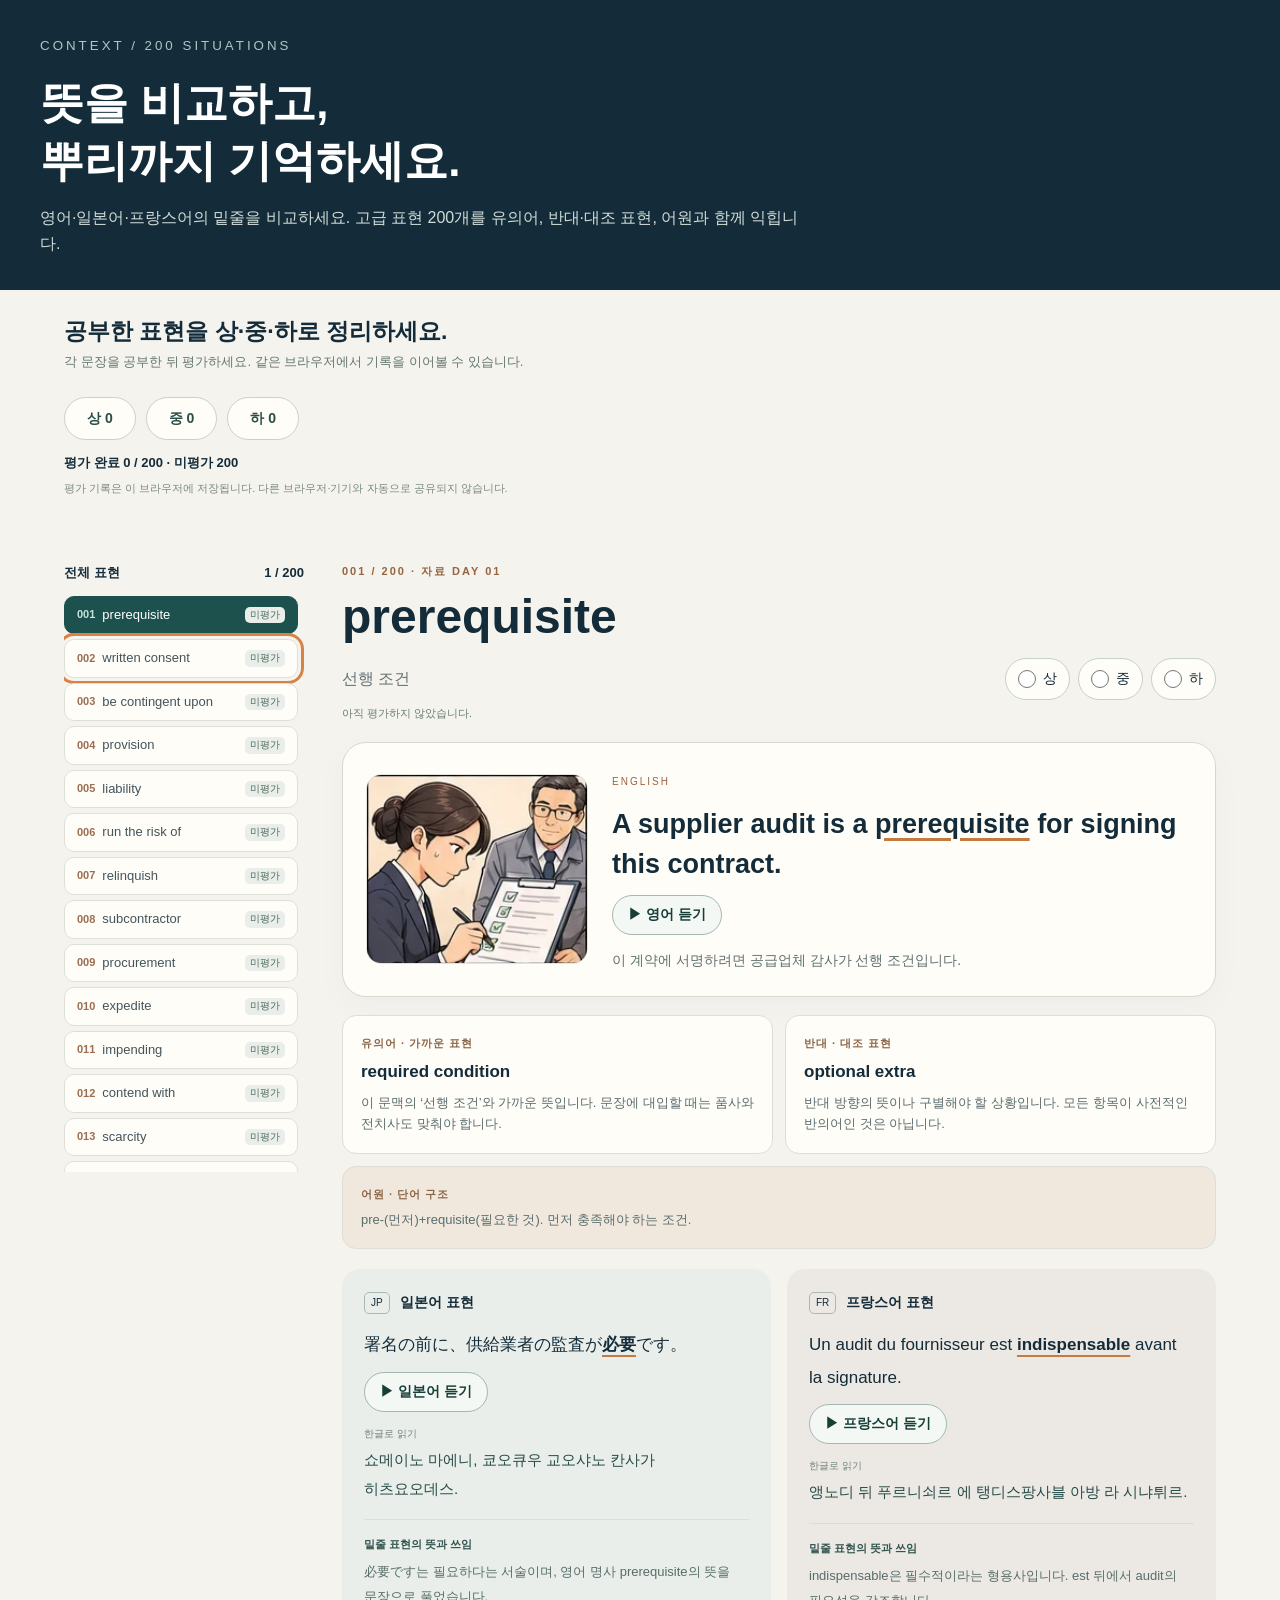
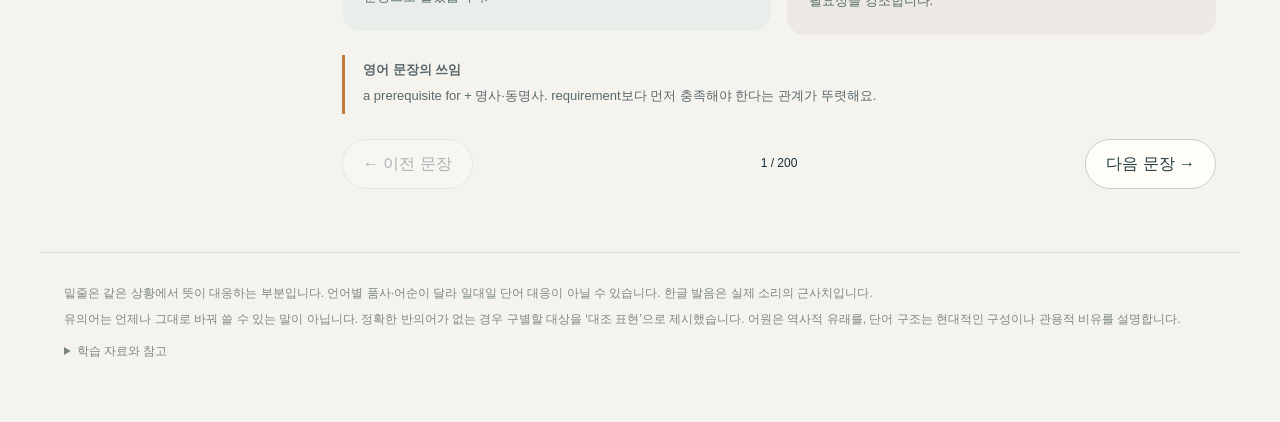
==== commit 7fac2648: "Add English Japanese and French sentence playback" ====
--- a/index.html
+++ b/index.html
@@ -1,1001 +1,1001 @@
-<!DOCTYPE html><html lang="ko"><head><meta charset="utf-8"><meta name="viewport" content="width=device-width,initial-scale=1"><meta name="description" content="고급 토익 표현 200개. 영어·일본어·프랑스어 대응 표현의 밑줄과 어원·유의어·대조 표현을 함께 익히세요."><title>200 Situations · 세 언어로 익히는 고급 표현</title><link rel="stylesheet" href="assets/context.css"></head><body><header><small>CONTEXT / 200 SITUATIONS</small><h1>뜻을 비교하고,<br>뿌리까지 기억하세요.</h1><p>영어·일본어·프랑스어의 밑줄을 비교하세요. 고급 표현 200개를 유의어, 반대·대조 표현, 어원과 함께 익힙니다.</p></header><section class="rating-overview" aria-label="평가별 학습"><div class="overview-top"><div><h2 id="library-title">공부한 표현을 상·중·하로 정리하세요.</h2><p id="library-description">각 문장을 공부한 뒤 평가하세요.</p></div><a id="library-back" href="/" hidden>전체 200개 학습 →</a></div><div class="category-links" aria-label="평가 구분"><a href="/ratings/?level=high" data-grade-link="high">상 0</a><a href="/ratings/?level=medium" data-grade-link="medium">중 0</a><a href="/ratings/?level=low" data-grade-link="low">하 0</a></div><p id="rating-progress">평가 완료 0 / 200 · 미평가 200</p><p id="storage-note">평가 기록은 이 브라우저에 저장됩니다.</p><p id="rating-status" role="status" aria-live="polite"></p></section><main class="layout"><nav class="navigator" aria-label="200개 학습 탭"><div class="nav-head"><span id="list-title">전체 표현</span><span id="current-label">1 / 200</span></div><div class="tabs" role="tablist" aria-label="고급 표현 200개"><button role="tab" id="tab-0" aria-controls="panel-0" aria-selected="true" tabindex="0" data-index="0" data-search="prerequisite 선행 조건"><b>001</b><span>prerequisite</span><small class="tab-rating">미평가</small><small class="tab-date"></small></button><button role="tab" id="tab-1" aria-controls="panel-1" aria-selected="false" tabindex="-1" data-index="1" data-search="written consent 서면 동의"><b>002</b><span>written consent</span><small class="tab-rating">미평가</small><small class="tab-date"></small></button><button role="tab" id="tab-2" aria-controls="panel-2" aria-selected="false" tabindex="-1" data-index="2" data-search="be contingent upon ~을 조건으로 하다"><b>003</b><span>be contingent upon</span><small class="tab-rating">미평가</small><small class="tab-date"></small></button><button role="tab" id="tab-3" aria-controls="panel-3" aria-selected="false" tabindex="-1" data-index="3" data-search="provision 조항"><b>004</b><span>provision</span><small class="tab-rating">미평가</small><small class="tab-date"></small></button><button role="tab" id="tab-4" aria-controls="panel-4" aria-selected="false" tabindex="-1" data-index="4" data-search="liability 법적 책임"><b>005</b><span>liability</span><small class="tab-rating">미평가</small><small class="tab-date"></small></button><button role="tab" id="tab-5" aria-controls="panel-5" aria-selected="false" tabindex="-1" data-index="5" data-search="run the risk of ~할 위험을 감수하다"><b>006</b><span>run the risk of</span><small class="tab-rating">미평가</small><small class="tab-date"></small></button><button role="tab" id="tab-6" aria-controls="panel-6" aria-selected="false" tabindex="-1" data-index="6" data-search="relinquish 권리·통제권을 포기하다"><b>007</b><span>relinquish</span><small class="tab-rating">미평가</small><small class="tab-date"></small></button><button role="tab" id="tab-7" aria-controls="panel-7" aria-selected="false" tabindex="-1" data-index="7" data-search="subcontractor 하청업체"><b>008</b><span>subcontractor</span><small class="tab-rating">미평가</small><small class="tab-date"></small></button><button role="tab" id="tab-8" aria-controls="panel-8" aria-selected="false" tabindex="-1" data-index="8" data-search="procurement 조달"><b>009</b><span>procurement</span><small class="tab-rating">미평가</small><small class="tab-date"></small></button><button role="tab" id="tab-9" aria-controls="panel-9" aria-selected="false" tabindex="-1" data-index="9" data-search="expedite 절차를 신속히 진행하다"><b>010</b><span>expedite</span><small class="tab-rating">미평가</small><small class="tab-date"></small></button><button role="tab" id="tab-10" aria-controls="panel-10" aria-selected="false" tabindex="-1" data-index="10" data-search="impending 임박한"><b>011</b><span>impending</span><small class="tab-rating">미평가</small><small class="tab-date"></small></button><button role="tab" id="tab-11" aria-controls="panel-11" aria-selected="false" tabindex="-1" data-index="11" data-search="contend with 어려움에 대처하다"><b>012</b><span>contend with</span><small class="tab-rating">미평가</small><small class="tab-date"></small></button><button role="tab" id="tab-12" aria-controls="panel-12" aria-selected="false" tabindex="-1" data-index="12" data-search="scarcity 부족·희소성"><b>013</b><span>scarcity</span><small class="tab-rating">미평가</small><small class="tab-date"></small></button><button role="tab" id="tab-13" aria-controls="panel-13" aria-selected="false" tabindex="-1" data-index="13" data-search="in line with ~에 부합하는"><b>014</b><span>in line with</span><small class="tab-rating">미평가</small><small class="tab-date"></small></button><button role="tab" id="tab-14" aria-controls="panel-14" aria-selected="false" tabindex="-1" data-index="14" data-search="discrepancy 수치·기록의 불일치"><b>015</b><span>discrepancy</span><small class="tab-rating">미평가</small><small class="tab-date"></small></button><button role="tab" id="tab-15" aria-controls="panel-15" aria-selected="false" tabindex="-1" data-index="15" data-search="substantiate 증거로 입증하다"><b>016</b><span>substantiate</span><small class="tab-rating">미평가</small><small class="tab-date"></small></button><button role="tab" id="tab-16" aria-controls="panel-16" aria-selected="false" tabindex="-1" data-index="16" data-search="preclude 배제하다·불가능하게 하다"><b>017</b><span>preclude</span><small class="tab-rating">미평가</small><small class="tab-date"></small></button><button role="tab" id="tab-17" aria-controls="panel-17" aria-selected="false" tabindex="-1" data-index="17" data-search="stringently 엄격하게"><b>018</b><span>stringently</span><small class="tab-rating">미평가</small><small class="tab-date"></small></button><button role="tab" id="tab-18" aria-controls="panel-18" aria-selected="false" tabindex="-1" data-index="18" data-search="jeopardize 위태롭게 하다"><b>019</b><span>jeopardize</span><small class="tab-rating">미평가</small><small class="tab-date"></small></button><button role="tab" id="tab-19" aria-controls="panel-19" aria-selected="false" tabindex="-1" data-index="19" data-search="culminate in 마침내 ~로 귀결되다"><b>020</b><span>culminate in</span><small class="tab-rating">미평가</small><small class="tab-date"></small></button><button role="tab" id="tab-20" aria-controls="panel-20" aria-selected="false" tabindex="-1" data-index="20" data-search="insolvent 지급불능의"><b>021</b><span>insolvent</span><small class="tab-rating">미평가</small><small class="tab-date"></small></button><button role="tab" id="tab-21" aria-controls="panel-21" aria-selected="false" tabindex="-1" data-index="21" data-search="liquidity 유동성"><b>022</b><span>liquidity</span><small class="tab-rating">미평가</small><small class="tab-date"></small></button><button role="tab" id="tab-22" aria-controls="panel-22" aria-selected="false" tabindex="-1" data-index="22" data-search="collateral 대출 담보"><b>023</b><span>collateral</span><small class="tab-rating">미평가</small><small class="tab-date"></small></button><button role="tab" id="tab-23" aria-controls="panel-23" aria-selected="false" tabindex="-1" data-index="23" data-search="overdrawn 초과 인출된"><b>024</b><span>overdrawn</span><small class="tab-rating">미평가</small><small class="tab-date"></small></button><button role="tab" id="tab-24" aria-controls="panel-24" aria-selected="false" tabindex="-1" data-index="24" data-search="be in the red 적자 상태이다"><b>025</b><span>be in the red</span><small class="tab-rating">미평가</small><small class="tab-date"></small></button><button role="tab" id="tab-25" aria-controls="panel-25" aria-selected="false" tabindex="-1" data-index="25" data-search="levy 세금·벌금을 부과하다"><b>026</b><span>levy</span><small class="tab-rating">미평가</small><small class="tab-date"></small></button><button role="tab" id="tab-26" aria-controls="panel-26" aria-selected="false" tabindex="-1" data-index="26" data-search="offset 상쇄하다"><b>027</b><span>offset</span><small class="tab-rating">미평가</small><small class="tab-date"></small></button><button role="tab" id="tab-27" aria-controls="panel-27" aria-selected="false" tabindex="-1" data-index="27" data-search="stagnation 침체·정체"><b>028</b><span>stagnation</span><small class="tab-rating">미평가</small><small class="tab-date"></small></button><button role="tab" id="tab-28" aria-controls="panel-28" aria-selected="false" tabindex="-1" data-index="28" data-search="sluggish 부진한·활기가 없는"><b>029</b><span>sluggish</span><small class="tab-rating">미평가</small><small class="tab-date"></small></button><button role="tab" id="tab-29" aria-controls="panel-29" aria-selected="false" tabindex="-1" data-index="29" data-search="deteriorate 악화되다"><b>030</b><span>deteriorate</span><small class="tab-rating">미평가</small><small class="tab-date"></small></button><button role="tab" id="tab-30" aria-controls="panel-30" aria-selected="false" tabindex="-1" data-index="30" data-search="obfuscate 불분명하게 하다"><b>031</b><span>obfuscate</span><small class="tab-rating">미평가</small><small class="tab-date"></small></button><button role="tab" id="tab-31" aria-controls="panel-31" aria-selected="false" tabindex="-1" data-index="31" data-search="fabricate 이야기·증거를 꾸며내다"><b>032</b><span>fabricate</span><small class="tab-rating">미평가</small><small class="tab-date"></small></button><button role="tab" id="tab-32" aria-controls="panel-32" aria-selected="false" tabindex="-1" data-index="32" data-search="spurious 허위의·진짜가 아닌"><b>033</b><span>spurious</span><small class="tab-rating">미평가</small><small class="tab-date"></small></button><button role="tab" id="tab-33" aria-controls="panel-33" aria-selected="false" tabindex="-1" data-index="33" data-search="allegedly 주장·보도에 따르면"><b>034</b><span>allegedly</span><small class="tab-rating">미평가</small><small class="tab-date"></small></button><button role="tab" id="tab-34" aria-controls="panel-34" aria-selected="false" tabindex="-1" data-index="34" data-search="implicate 연루되었음을 시사하다"><b>035</b><span>implicate</span><small class="tab-rating">미평가</small><small class="tab-date"></small></button><button role="tab" id="tab-35" aria-controls="panel-35" aria-selected="false" tabindex="-1" data-index="35" data-search="oversight 부주의·간과"><b>036</b><span>oversight</span><small class="tab-rating">미평가</small><small class="tab-date"></small></button><button role="tab" id="tab-36" aria-controls="panel-36" aria-selected="false" tabindex="-1" data-index="36" data-search="omission 누락"><b>037</b><span>omission</span><small class="tab-rating">미평가</small><small class="tab-date"></small></button><button role="tab" id="tab-37" aria-controls="panel-37" aria-selected="false" tabindex="-1" data-index="37" data-search="retrieve 저장된 정보 등을 되찾다"><b>038</b><span>retrieve</span><small class="tab-rating">미평가</small><small class="tab-date"></small></button><button role="tab" id="tab-38" aria-controls="panel-38" aria-selected="false" tabindex="-1" data-index="38" data-search="irretrievable 되찾거나 복구할 수 없는"><b>039</b><span>irretrievable</span><small class="tab-rating">미평가</small><small class="tab-date"></small></button><button role="tab" id="tab-39" aria-controls="panel-39" aria-selected="false" tabindex="-1" data-index="39" data-search="reinstate 복원·복직시키다"><b>040</b><span>reinstate</span><small class="tab-rating">미평가</small><small class="tab-date"></small></button><button role="tab" id="tab-40" aria-controls="panel-40" aria-selected="false" tabindex="-1" data-index="40" data-search="adept 능숙한"><b>041</b><span>adept</span><small class="tab-rating">미평가</small><small class="tab-date"></small></button><button role="tab" id="tab-41" aria-controls="panel-41" aria-selected="false" tabindex="-1" data-index="41" data-search="credential 자격·자격 증명"><b>042</b><span>credential</span><small class="tab-rating">미평가</small><small class="tab-date"></small></button><button role="tab" id="tab-42" aria-controls="panel-42" aria-selected="false" tabindex="-1" data-index="42" data-search="screening 선별·심사"><b>043</b><span>screening</span><small class="tab-rating">미평가</small><small class="tab-date"></small></button><button role="tab" id="tab-43" aria-controls="panel-43" aria-selected="false" tabindex="-1" data-index="43" data-search="astute 판단이 예리한"><b>044</b><span>astute</span><small class="tab-rating">미평가</small><small class="tab-date"></small></button><button role="tab" id="tab-44" aria-controls="panel-44" aria-selected="false" tabindex="-1" data-index="44" data-search="discerning 안목 있는"><b>045</b><span>discerning</span><small class="tab-rating">미평가</small><small class="tab-date"></small></button><button role="tab" id="tab-45" aria-controls="panel-45" aria-selected="false" tabindex="-1" data-index="45" data-search="aspiration 포부·열망"><b>046</b><span>aspiration</span><small class="tab-rating">미평가</small><small class="tab-date"></small></button><button role="tab" id="tab-46" aria-controls="panel-46" aria-selected="false" tabindex="-1" data-index="46" data-search="eminent 저명한"><b>047</b><span>eminent</span><small class="tab-rating">미평가</small><small class="tab-date"></small></button><button role="tab" id="tab-47" aria-controls="panel-47" aria-selected="false" tabindex="-1" data-index="47" data-search="prioritize 우선순위를 정하다"><b>048</b><span>prioritize</span><small class="tab-rating">미평가</small><small class="tab-date"></small></button><button role="tab" id="tab-48" aria-controls="panel-48" aria-selected="false" tabindex="-1" data-index="48" data-search="streamline 절차를 간소화하다"><b>049</b><span>streamline</span><small class="tab-rating">미평가</small><small class="tab-date"></small></button><button role="tab" id="tab-49" aria-controls="panel-49" aria-selected="false" tabindex="-1" data-index="49" data-search="consolidate 통합하다"><b>050</b><span>consolidate</span><small class="tab-rating">미평가</small><small class="tab-date"></small></button><button role="tab" id="tab-50" aria-controls="panel-50" aria-selected="false" tabindex="-1" data-index="50" data-search="eagerness 열의"><b>051</b><span>eagerness</span><small class="tab-rating">미평가</small><small class="tab-date"></small></button><button role="tab" id="tab-51" aria-controls="panel-51" aria-selected="false" tabindex="-1" data-index="51" data-search="against all odds 온갖 역경에도"><b>052</b><span>against all odds</span><small class="tab-rating">미평가</small><small class="tab-date"></small></button><button role="tab" id="tab-52" aria-controls="panel-52" aria-selected="false" tabindex="-1" data-index="52" data-search="firsthand 직접 경험한"><b>053</b><span>firsthand</span><small class="tab-rating">미평가</small><small class="tab-date"></small></button><button role="tab" id="tab-53" aria-controls="panel-53" aria-selected="false" tabindex="-1" data-index="53" data-search="questionably 의심스럽게"><b>054</b><span>questionably</span><small class="tab-rating">미평가</small><small class="tab-date"></small></button><button role="tab" id="tab-54" aria-controls="panel-54" aria-selected="false" tabindex="-1" data-index="54" data-search="petition 청원서"><b>055</b><span>petition</span><small class="tab-rating">미평가</small><small class="tab-date"></small></button><button role="tab" id="tab-55" aria-controls="panel-55" aria-selected="false" tabindex="-1" data-index="55" data-search="lawsuit 소송"><b>056</b><span>lawsuit</span><small class="tab-rating">미평가</small><small class="tab-date"></small></button><button role="tab" id="tab-56" aria-controls="panel-56" aria-selected="false" tabindex="-1" data-index="56" data-search="commonplace 흔한"><b>057</b><span>commonplace</span><small class="tab-rating">미평가</small><small class="tab-date"></small></button><button role="tab" id="tab-57" aria-controls="panel-57" aria-selected="false" tabindex="-1" data-index="57" data-search="ordinance 조례"><b>058</b><span>ordinance</span><small class="tab-rating">미평가</small><small class="tab-date"></small></button><button role="tab" id="tab-58" aria-controls="panel-58" aria-selected="false" tabindex="-1" data-index="58" data-search="resolution 결의안"><b>059</b><span>resolution</span><small class="tab-rating">미평가</small><small class="tab-date"></small></button><button role="tab" id="tab-59" aria-controls="panel-59" aria-selected="false" tabindex="-1" data-index="59" data-search="off-limits 출입이 금지된"><b>060</b><span>off-limits</span><small class="tab-rating">미평가</small><small class="tab-date"></small></button><button role="tab" id="tab-60" aria-controls="panel-60" aria-selected="false" tabindex="-1" data-index="60" data-search="judicial 사법의"><b>061</b><span>judicial</span><small class="tab-rating">미평가</small><small class="tab-date"></small></button><button role="tab" id="tab-61" aria-controls="panel-61" aria-selected="false" tabindex="-1" data-index="61" data-search="reprimand 질책하다"><b>062</b><span>reprimand</span><small class="tab-rating">미평가</small><small class="tab-date"></small></button><button role="tab" id="tab-62" aria-controls="panel-62" aria-selected="false" tabindex="-1" data-index="62" data-search="be affiliated with ~에 소속되다"><b>063</b><span>be affiliated with</span><small class="tab-rating">미평가</small><small class="tab-date"></small></button><button role="tab" id="tab-63" aria-controls="panel-63" aria-selected="false" tabindex="-1" data-index="63" data-search="default 채무 불이행"><b>064</b><span>default</span><small class="tab-rating">미평가</small><small class="tab-date"></small></button><button role="tab" id="tab-64" aria-controls="panel-64" aria-selected="false" tabindex="-1" data-index="64" data-search="behind schedule 일정이 늦어진"><b>065</b><span>behind schedule</span><small class="tab-rating">미평가</small><small class="tab-date"></small></button><button role="tab" id="tab-65" aria-controls="panel-65" aria-selected="false" tabindex="-1" data-index="65" data-search="subordinate 하위의"><b>066</b><span>subordinate</span><small class="tab-rating">미평가</small><small class="tab-date"></small></button><button role="tab" id="tab-66" aria-controls="panel-66" aria-selected="false" tabindex="-1" data-index="66" data-search="utilization 활용"><b>067</b><span>utilization</span><small class="tab-rating">미평가</small><small class="tab-date"></small></button><button role="tab" id="tab-67" aria-controls="panel-67" aria-selected="false" tabindex="-1" data-index="67" data-search="bookkeeping 장부 기장"><b>068</b><span>bookkeeping</span><small class="tab-rating">미평가</small><small class="tab-date"></small></button><button role="tab" id="tab-68" aria-controls="panel-68" aria-selected="false" tabindex="-1" data-index="68" data-search="creditable 칭찬할 만한"><b>069</b><span>creditable</span><small class="tab-rating">미평가</small><small class="tab-date"></small></button><button role="tab" id="tab-69" aria-controls="panel-69" aria-selected="false" tabindex="-1" data-index="69" data-search="endeavor 노력"><b>070</b><span>endeavor</span><small class="tab-rating">미평가</small><small class="tab-date"></small></button><button role="tab" id="tab-70" aria-controls="panel-70" aria-selected="false" tabindex="-1" data-index="70" data-search="propel 추진하다"><b>071</b><span>propel</span><small class="tab-rating">미평가</small><small class="tab-date"></small></button><button role="tab" id="tab-71" aria-controls="panel-71" aria-selected="false" tabindex="-1" data-index="71" data-search="trivial 사소한"><b>072</b><span>trivial</span><small class="tab-rating">미평가</small><small class="tab-date"></small></button><button role="tab" id="tab-72" aria-controls="panel-72" aria-selected="false" tabindex="-1" data-index="72" data-search="accessibility 접근성"><b>073</b><span>accessibility</span><small class="tab-rating">미평가</small><small class="tab-date"></small></button><button role="tab" id="tab-73" aria-controls="panel-73" aria-selected="false" tabindex="-1" data-index="73" data-search="customary 관례적인"><b>074</b><span>customary</span><small class="tab-rating">미평가</small><small class="tab-date"></small></button><button role="tab" id="tab-74" aria-controls="panel-74" aria-selected="false" tabindex="-1" data-index="74" data-search="restraint 자제"><b>075</b><span>restraint</span><small class="tab-rating">미평가</small><small class="tab-date"></small></button><button role="tab" id="tab-75" aria-controls="panel-75" aria-selected="false" tabindex="-1" data-index="75" data-search="trigger 촉발하다"><b>076</b><span>trigger</span><small class="tab-rating">미평가</small><small class="tab-date"></small></button><button role="tab" id="tab-76" aria-controls="panel-76" aria-selected="false" tabindex="-1" data-index="76" data-search="coordinator 조정 담당자"><b>077</b><span>coordinator</span><small class="tab-rating">미평가</small><small class="tab-date"></small></button><button role="tab" id="tab-77" aria-controls="panel-77" aria-selected="false" tabindex="-1" data-index="77" data-search="aggravate 악화시키다"><b>078</b><span>aggravate</span><small class="tab-rating">미평가</small><small class="tab-date"></small></button><button role="tab" id="tab-78" aria-controls="panel-78" aria-selected="false" tabindex="-1" data-index="78" data-search="violation 위반"><b>079</b><span>violation</span><small class="tab-rating">미평가</small><small class="tab-date"></small></button><button role="tab" id="tab-79" aria-controls="panel-79" aria-selected="false" tabindex="-1" data-index="79" data-search="restructure 재편하다"><b>080</b><span>restructure</span><small class="tab-rating">미평가</small><small class="tab-date"></small></button><button role="tab" id="tab-80" aria-controls="panel-80" aria-selected="false" tabindex="-1" data-index="80" data-search="enlightening 깨달음을 주는"><b>081</b><span>enlightening</span><small class="tab-rating">미평가</small><small class="tab-date"></small></button><button role="tab" id="tab-81" aria-controls="panel-81" aria-selected="false" tabindex="-1" data-index="81" data-search="censorship 검열"><b>082</b><span>censorship</span><small class="tab-rating">미평가</small><small class="tab-date"></small></button><button role="tab" id="tab-82" aria-controls="panel-82" aria-selected="false" tabindex="-1" data-index="82" data-search="appreciative 감사하는"><b>083</b><span>appreciative</span><small class="tab-rating">미평가</small><small class="tab-date"></small></button><button role="tab" id="tab-83" aria-controls="panel-83" aria-selected="false" tabindex="-1" data-index="83" data-search="unsanitary 비위생적인"><b>084</b><span>unsanitary</span><small class="tab-rating">미평가</small><small class="tab-date"></small></button><button role="tab" id="tab-84" aria-controls="panel-84" aria-selected="false" tabindex="-1" data-index="84" data-search="excellence 탁월함"><b>085</b><span>excellence</span><small class="tab-rating">미평가</small><small class="tab-date"></small></button><button role="tab" id="tab-85" aria-controls="panel-85" aria-selected="false" tabindex="-1" data-index="85" data-search="vacate 비우다"><b>086</b><span>vacate</span><small class="tab-rating">미평가</small><small class="tab-date"></small></button><button role="tab" id="tab-86" aria-controls="panel-86" aria-selected="false" tabindex="-1" data-index="86" data-search="all-out 총력을 다하는"><b>087</b><span>all-out</span><small class="tab-rating">미평가</small><small class="tab-date"></small></button><button role="tab" id="tab-87" aria-controls="panel-87" aria-selected="false" tabindex="-1" data-index="87" data-search="gauge 가늠하다"><b>088</b><span>gauge</span><small class="tab-rating">미평가</small><small class="tab-date"></small></button><button role="tab" id="tab-88" aria-controls="panel-88" aria-selected="false" tabindex="-1" data-index="88" data-search="misleading 오해를 부르는"><b>089</b><span>misleading</span><small class="tab-rating">미평가</small><small class="tab-date"></small></button><button role="tab" id="tab-89" aria-controls="panel-89" aria-selected="false" tabindex="-1" data-index="89" data-search="reputable 평판이 좋은"><b>090</b><span>reputable</span><small class="tab-rating">미평가</small><small class="tab-date"></small></button><button role="tab" id="tab-90" aria-controls="panel-90" aria-selected="false" tabindex="-1" data-index="90" data-search="legible 읽을 수 있는"><b>091</b><span>legible</span><small class="tab-rating">미평가</small><small class="tab-date"></small></button><button role="tab" id="tab-91" aria-controls="panel-91" aria-selected="false" tabindex="-1" data-index="91" data-search="elicit 끌어내다"><b>092</b><span>elicit</span><small class="tab-rating">미평가</small><small class="tab-date"></small></button><button role="tab" id="tab-92" aria-controls="panel-92" aria-selected="false" tabindex="-1" data-index="92" data-search="boast about ~을 자랑하다"><b>093</b><span>boast about</span><small class="tab-rating">미평가</small><small class="tab-date"></small></button><button role="tab" id="tab-93" aria-controls="panel-93" aria-selected="false" tabindex="-1" data-index="93" data-search="abruptly 갑자기"><b>094</b><span>abruptly</span><small class="tab-rating">미평가</small><small class="tab-date"></small></button><button role="tab" id="tab-94" aria-controls="panel-94" aria-selected="false" tabindex="-1" data-index="94" data-search="dominant 지배적인"><b>095</b><span>dominant</span><small class="tab-rating">미평가</small><small class="tab-date"></small></button><button role="tab" id="tab-95" aria-controls="panel-95" aria-selected="false" tabindex="-1" data-index="95" data-search="overwhelming 압도적인"><b>096</b><span>overwhelming</span><small class="tab-rating">미평가</small><small class="tab-date"></small></button><button role="tab" id="tab-96" aria-controls="panel-96" aria-selected="false" tabindex="-1" data-index="96" data-search="counterpart 상대 측 담당자"><b>097</b><span>counterpart</span><small class="tab-rating">미평가</small><small class="tab-date"></small></button><button role="tab" id="tab-97" aria-controls="panel-97" aria-selected="false" tabindex="-1" data-index="97" data-search="driving force 추진력"><b>098</b><span>driving force</span><small class="tab-rating">미평가</small><small class="tab-date"></small></button><button role="tab" id="tab-98" aria-controls="panel-98" aria-selected="false" tabindex="-1" data-index="98" data-search="market value 시장 가치"><b>099</b><span>market value</span><small class="tab-rating">미평가</small><small class="tab-date"></small></button><button role="tab" id="tab-99" aria-controls="panel-99" aria-selected="false" tabindex="-1" data-index="99" data-search="cease 중단하다"><b>100</b><span>cease</span><small class="tab-rating">미평가</small><small class="tab-date"></small></button><button role="tab" id="tab-100" aria-controls="panel-100" aria-selected="false" tabindex="-1" data-index="100" data-search="financial statement 재무제표"><b>101</b><span>financial statement</span><small class="tab-rating">미평가</small><small class="tab-date"></small></button><button role="tab" id="tab-101" aria-controls="panel-101" aria-selected="false" tabindex="-1" data-index="101" data-search="rebound 반등하다"><b>102</b><span>rebound</span><small class="tab-rating">미평가</small><small class="tab-date"></small></button><button role="tab" id="tab-102" aria-controls="panel-102" aria-selected="false" tabindex="-1" data-index="102" data-search="have a monopoly on ~을 독점하다"><b>103</b><span>have a monopoly on</span><small class="tab-rating">미평가</small><small class="tab-date"></small></button><button role="tab" id="tab-103" aria-controls="panel-103" aria-selected="false" tabindex="-1" data-index="103" data-search="in demand 수요가 많은"><b>104</b><span>in demand</span><small class="tab-rating">미평가</small><small class="tab-date"></small></button><button role="tab" id="tab-104" aria-controls="panel-104" aria-selected="false" tabindex="-1" data-index="104" data-search="solitary 혼자의"><b>105</b><span>solitary</span><small class="tab-rating">미평가</small><small class="tab-date"></small></button><button role="tab" id="tab-105" aria-controls="panel-105" aria-selected="false" tabindex="-1" data-index="105" data-search="high-end 고급의"><b>106</b><span>high-end</span><small class="tab-rating">미평가</small><small class="tab-date"></small></button><button role="tab" id="tab-106" aria-controls="panel-106" aria-selected="false" tabindex="-1" data-index="106" data-search="collectable 수집할 가치가 있는"><b>107</b><span>collectable</span><small class="tab-rating">미평가</small><small class="tab-date"></small></button><button role="tab" id="tab-107" aria-controls="panel-107" aria-selected="false" tabindex="-1" data-index="107" data-search="embellish 미화하다"><b>108</b><span>embellish</span><small class="tab-rating">미평가</small><small class="tab-date"></small></button><button role="tab" id="tab-108" aria-controls="panel-108" aria-selected="false" tabindex="-1" data-index="108" data-search="exhilarating 기분을 들뜨게 하는"><b>109</b><span>exhilarating</span><small class="tab-rating">미평가</small><small class="tab-date"></small></button><button role="tab" id="tab-109" aria-controls="panel-109" aria-selected="false" tabindex="-1" data-index="109" data-search="exquisite 정교하고 훌륭한"><b>110</b><span>exquisite</span><small class="tab-rating">미평가</small><small class="tab-date"></small></button><button role="tab" id="tab-110" aria-controls="panel-110" aria-selected="false" tabindex="-1" data-index="110" data-search="extravagance 낭비·사치"><b>111</b><span>extravagance</span><small class="tab-rating">미평가</small><small class="tab-date"></small></button><button role="tab" id="tab-111" aria-controls="panel-111" aria-selected="false" tabindex="-1" data-index="111" data-search="equivalent 동등한"><b>112</b><span>equivalent</span><small class="tab-rating">미평가</small><small class="tab-date"></small></button><button role="tab" id="tab-112" aria-controls="panel-112" aria-selected="false" tabindex="-1" data-index="112" data-search="embedded 내장된"><b>113</b><span>embedded</span><small class="tab-rating">미평가</small><small class="tab-date"></small></button><button role="tab" id="tab-113" aria-controls="panel-113" aria-selected="false" tabindex="-1" data-index="113" data-search="steer 이끌다"><b>114</b><span>steer</span><small class="tab-rating">미평가</small><small class="tab-date"></small></button><button role="tab" id="tab-114" aria-controls="panel-114" aria-selected="false" tabindex="-1" data-index="114" data-search="hectic 몹시 바쁜"><b>115</b><span>hectic</span><small class="tab-rating">미평가</small><small class="tab-date"></small></button><button role="tab" id="tab-115" aria-controls="panel-115" aria-selected="false" tabindex="-1" data-index="115" data-search="obsolete 구식이 된"><b>116</b><span>obsolete</span><small class="tab-rating">미평가</small><small class="tab-date"></small></button><button role="tab" id="tab-116" aria-controls="panel-116" aria-selected="false" tabindex="-1" data-index="116" data-search="intently 집중하여"><b>117</b><span>intently</span><small class="tab-rating">미평가</small><small class="tab-date"></small></button><button role="tab" id="tab-117" aria-controls="panel-117" aria-selected="false" tabindex="-1" data-index="117" data-search="transparent 투명한"><b>118</b><span>transparent</span><small class="tab-rating">미평가</small><small class="tab-date"></small></button><button role="tab" id="tab-118" aria-controls="panel-118" aria-selected="false" tabindex="-1" data-index="118" data-search="detectable 감지할 수 있는"><b>119</b><span>detectable</span><small class="tab-rating">미평가</small><small class="tab-date"></small></button><button role="tab" id="tab-119" aria-controls="panel-119" aria-selected="false" tabindex="-1" data-index="119" data-search="ornamental 장식용의"><b>120</b><span>ornamental</span><small class="tab-rating">미평가</small><small class="tab-date"></small></button><button role="tab" id="tab-120" aria-controls="panel-120" aria-selected="false" tabindex="-1" data-index="120" data-search="concurrently 동시에"><b>121</b><span>concurrently</span><small class="tab-rating">미평가</small><small class="tab-date"></small></button><button role="tab" id="tab-121" aria-controls="panel-121" aria-selected="false" tabindex="-1" data-index="121" data-search="precede 선행하다"><b>122</b><span>precede</span><small class="tab-rating">미평가</small><small class="tab-date"></small></button><button role="tab" id="tab-122" aria-controls="panel-122" aria-selected="false" tabindex="-1" data-index="122" data-search="discontinue 중단하다"><b>123</b><span>discontinue</span><small class="tab-rating">미평가</small><small class="tab-date"></small></button><button role="tab" id="tab-123" aria-controls="panel-123" aria-selected="false" tabindex="-1" data-index="123" data-search="excavation 굴착"><b>124</b><span>excavation</span><small class="tab-rating">미평가</small><small class="tab-date"></small></button><button role="tab" id="tab-124" aria-controls="panel-124" aria-selected="false" tabindex="-1" data-index="124" data-search="recede 물러나다"><b>125</b><span>recede</span><small class="tab-rating">미평가</small><small class="tab-date"></small></button><button role="tab" id="tab-125" aria-controls="panel-125" aria-selected="false" tabindex="-1" data-index="125" data-search="decisive 결정적인"><b>126</b><span>decisive</span><small class="tab-rating">미평가</small><small class="tab-date"></small></button><button role="tab" id="tab-126" aria-controls="panel-126" aria-selected="false" tabindex="-1" data-index="126" data-search="adaptability 적응력"><b>127</b><span>adaptability</span><small class="tab-rating">미평가</small><small class="tab-date"></small></button><button role="tab" id="tab-127" aria-controls="panel-127" aria-selected="false" tabindex="-1" data-index="127" data-search="deputy 대리인·부책임자"><b>128</b><span>deputy</span><small class="tab-rating">미평가</small><small class="tab-date"></small></button><button role="tab" id="tab-128" aria-controls="panel-128" aria-selected="false" tabindex="-1" data-index="128" data-search="blemish 흠"><b>129</b><span>blemish</span><small class="tab-rating">미평가</small><small class="tab-date"></small></button><button role="tab" id="tab-129" aria-controls="panel-129" aria-selected="false" tabindex="-1" data-index="129" data-search="distress 곤경"><b>130</b><span>distress</span><small class="tab-rating">미평가</small><small class="tab-date"></small></button><button role="tab" id="tab-130" aria-controls="panel-130" aria-selected="false" tabindex="-1" data-index="130" data-search="factually 사실에 맞게"><b>131</b><span>factually</span><small class="tab-rating">미평가</small><small class="tab-date"></small></button><button role="tab" id="tab-131" aria-controls="panel-131" aria-selected="false" tabindex="-1" data-index="131" data-search="reinforcement 보강"><b>132</b><span>reinforcement</span><small class="tab-rating">미평가</small><small class="tab-date"></small></button><button role="tab" id="tab-132" aria-controls="panel-132" aria-selected="false" tabindex="-1" data-index="132" data-search="sparsely 드문드문"><b>133</b><span>sparsely</span><small class="tab-rating">미평가</small><small class="tab-date"></small></button><button role="tab" id="tab-133" aria-controls="panel-133" aria-selected="false" tabindex="-1" data-index="133" data-search="nourish 자양분을 주다·기르다"><b>134</b><span>nourish</span><small class="tab-rating">미평가</small><small class="tab-date"></small></button><button role="tab" id="tab-134" aria-controls="panel-134" aria-selected="false" tabindex="-1" data-index="134" data-search="presumable 추정할 수 있는"><b>135</b><span>presumable</span><small class="tab-rating">미평가</small><small class="tab-date"></small></button><button role="tab" id="tab-135" aria-controls="panel-135" aria-selected="false" tabindex="-1" data-index="135" data-search="disembark 내리다"><b>136</b><span>disembark</span><small class="tab-rating">미평가</small><small class="tab-date"></small></button><button role="tab" id="tab-136" aria-controls="panel-136" aria-selected="false" tabindex="-1" data-index="136" data-search="prestigious 명망 있는"><b>137</b><span>prestigious</span><small class="tab-rating">미평가</small><small class="tab-date"></small></button><button role="tab" id="tab-137" aria-controls="panel-137" aria-selected="false" tabindex="-1" data-index="137" data-search="vessel 선박"><b>138</b><span>vessel</span><small class="tab-rating">미평가</small><small class="tab-date"></small></button><button role="tab" id="tab-138" aria-controls="panel-138" aria-selected="false" tabindex="-1" data-index="138" data-search="aviation 항공"><b>139</b><span>aviation</span><small class="tab-rating">미평가</small><small class="tab-date"></small></button><button role="tab" id="tab-139" aria-controls="panel-139" aria-selected="false" tabindex="-1" data-index="139" data-search="turbulence 난기류"><b>140</b><span>turbulence</span><small class="tab-rating">미평가</small><small class="tab-date"></small></button><button role="tab" id="tab-140" aria-controls="panel-140" aria-selected="false" tabindex="-1" data-index="140" data-search="affiliation 제휴 관계"><b>141</b><span>affiliation</span><small class="tab-rating">미평가</small><small class="tab-date"></small></button><button role="tab" id="tab-141" aria-controls="panel-141" aria-selected="false" tabindex="-1" data-index="141" data-search="solicit 요청하다"><b>142</b><span>solicit</span><small class="tab-rating">미평가</small><small class="tab-date"></small></button><button role="tab" id="tab-142" aria-controls="panel-142" aria-selected="false" tabindex="-1" data-index="142" data-search="foil 좌절시키다"><b>143</b><span>foil</span><small class="tab-rating">미평가</small><small class="tab-date"></small></button><button role="tab" id="tab-143" aria-controls="panel-143" aria-selected="false" tabindex="-1" data-index="143" data-search="moderator 진행자"><b>144</b><span>moderator</span><small class="tab-rating">미평가</small><small class="tab-date"></small></button><button role="tab" id="tab-144" aria-controls="panel-144" aria-selected="false" tabindex="-1" data-index="144" data-search="nationalize 국유화하다"><b>145</b><span>nationalize</span><small class="tab-rating">미평가</small><small class="tab-date"></small></button><button role="tab" id="tab-145" aria-controls="panel-145" aria-selected="false" tabindex="-1" data-index="145" data-search="diversified 다각화된"><b>146</b><span>diversified</span><small class="tab-rating">미평가</small><small class="tab-date"></small></button><button role="tab" id="tab-146" aria-controls="panel-146" aria-selected="false" tabindex="-1" data-index="146" data-search="drawback 단점"><b>147</b><span>drawback</span><small class="tab-rating">미평가</small><small class="tab-date"></small></button><button role="tab" id="tab-147" aria-controls="panel-147" aria-selected="false" tabindex="-1" data-index="147" data-search="summit 정상회의"><b>148</b><span>summit</span><small class="tab-rating">미평가</small><small class="tab-date"></small></button><button role="tab" id="tab-148" aria-controls="panel-148" aria-selected="false" tabindex="-1" data-index="148" data-search="profoundly 깊이"><b>149</b><span>profoundly</span><small class="tab-rating">미평가</small><small class="tab-date"></small></button><button role="tab" id="tab-149" aria-controls="panel-149" aria-selected="false" tabindex="-1" data-index="149" data-search="step down 사임하다"><b>150</b><span>step down</span><small class="tab-rating">미평가</small><small class="tab-date"></small></button><button role="tab" id="tab-150" aria-controls="panel-150" aria-selected="false" tabindex="-1" data-index="150" data-search="cast a ballot 투표하다"><b>151</b><span>cast a ballot</span><small class="tab-rating">미평가</small><small class="tab-date"></small></button><button role="tab" id="tab-151" aria-controls="panel-151" aria-selected="false" tabindex="-1" data-index="151" data-search="price quote 가격 견적"><b>152</b><span>price quote</span><small class="tab-rating">미평가</small><small class="tab-date"></small></button><button role="tab" id="tab-152" aria-controls="panel-152" aria-selected="false" tabindex="-1" data-index="152" data-search="classified 기밀의"><b>153</b><span>classified</span><small class="tab-rating">미평가</small><small class="tab-date"></small></button><button role="tab" id="tab-153" aria-controls="panel-153" aria-selected="false" tabindex="-1" data-index="153" data-search="embargo 금수 조치"><b>154</b><span>embargo</span><small class="tab-rating">미평가</small><small class="tab-date"></small></button><button role="tab" id="tab-154" aria-controls="panel-154" aria-selected="false" tabindex="-1" data-index="154" data-search="bilateral 양자 간의"><b>155</b><span>bilateral</span><small class="tab-rating">미평가</small><small class="tab-date"></small></button><button role="tab" id="tab-155" aria-controls="panel-155" aria-selected="false" tabindex="-1" data-index="155" data-search="freight 화물"><b>156</b><span>freight</span><small class="tab-rating">미평가</small><small class="tab-date"></small></button><button role="tab" id="tab-156" aria-controls="panel-156" aria-selected="false" tabindex="-1" data-index="156" data-search="selective 선별적인"><b>157</b><span>selective</span><small class="tab-rating">미평가</small><small class="tab-date"></small></button><button role="tab" id="tab-157" aria-controls="panel-157" aria-selected="false" tabindex="-1" data-index="157" data-search="decidedly 분명히"><b>158</b><span>decidedly</span><small class="tab-rating">미평가</small><small class="tab-date"></small></button><button role="tab" id="tab-158" aria-controls="panel-158" aria-selected="false" tabindex="-1" data-index="158" data-search="stow 실어 넣다"><b>159</b><span>stow</span><small class="tab-rating">미평가</small><small class="tab-date"></small></button><button role="tab" id="tab-159" aria-controls="panel-159" aria-selected="false" tabindex="-1" data-index="159" data-search="assorted 여러 종류가 섞인"><b>160</b><span>assorted</span><small class="tab-rating">미평가</small><small class="tab-date"></small></button><button role="tab" id="tab-160" aria-controls="panel-160" aria-selected="false" tabindex="-1" data-index="160" data-search="corridor 복도"><b>161</b><span>corridor</span><small class="tab-rating">미평가</small><small class="tab-date"></small></button><button role="tab" id="tab-161" aria-controls="panel-161" aria-selected="false" tabindex="-1" data-index="161" data-search="palate 미각"><b>162</b><span>palate</span><small class="tab-rating">미평가</small><small class="tab-date"></small></button><button role="tab" id="tab-162" aria-controls="panel-162" aria-selected="false" tabindex="-1" data-index="162" data-search="culinary 요리의"><b>163</b><span>culinary</span><small class="tab-rating">미평가</small><small class="tab-date"></small></button><button role="tab" id="tab-163" aria-controls="panel-163" aria-selected="false" tabindex="-1" data-index="163" data-search="concierge 호텔 안내 담당자"><b>164</b><span>concierge</span><small class="tab-rating">미평가</small><small class="tab-date"></small></button><button role="tab" id="tab-164" aria-controls="panel-164" aria-selected="false" tabindex="-1" data-index="164" data-search="gourmet 미식의"><b>165</b><span>gourmet</span><small class="tab-rating">미평가</small><small class="tab-date"></small></button><button role="tab" id="tab-165" aria-controls="panel-165" aria-selected="false" tabindex="-1" data-index="165" data-search="garnish 고명을 얹다"><b>166</b><span>garnish</span><small class="tab-rating">미평가</small><small class="tab-date"></small></button><button role="tab" id="tab-166" aria-controls="panel-166" aria-selected="false" tabindex="-1" data-index="166" data-search="deviate 벗어나다"><b>167</b><span>deviate</span><small class="tab-rating">미평가</small><small class="tab-date"></small></button><button role="tab" id="tab-167" aria-controls="panel-167" aria-selected="false" tabindex="-1" data-index="167" data-search="gratified 흡족한"><b>168</b><span>gratified</span><small class="tab-rating">미평가</small><small class="tab-date"></small></button><button role="tab" id="tab-168" aria-controls="panel-168" aria-selected="false" tabindex="-1" data-index="168" data-search="even out 고르게 하다"><b>169</b><span>even out</span><small class="tab-rating">미평가</small><small class="tab-date"></small></button><button role="tab" id="tab-169" aria-controls="panel-169" aria-selected="false" tabindex="-1" data-index="169" data-search="outpace 앞지르다"><b>170</b><span>outpace</span><small class="tab-rating">미평가</small><small class="tab-date"></small></button><button role="tab" id="tab-170" aria-controls="panel-170" aria-selected="false" tabindex="-1" data-index="170" data-search="terminology 전문 용어"><b>171</b><span>terminology</span><small class="tab-rating">미평가</small><small class="tab-date"></small></button><button role="tab" id="tab-171" aria-controls="panel-171" aria-selected="false" tabindex="-1" data-index="171" data-search="outsell 더 많이 팔다"><b>172</b><span>outsell</span><small class="tab-rating">미평가</small><small class="tab-date"></small></button><button role="tab" id="tab-172" aria-controls="panel-172" aria-selected="false" tabindex="-1" data-index="172" data-search="in place 마련되어 있는"><b>173</b><span>in place</span><small class="tab-rating">미평가</small><small class="tab-date"></small></button><button role="tab" id="tab-173" aria-controls="panel-173" aria-selected="false" tabindex="-1" data-index="173" data-search="neutral 중립적인"><b>174</b><span>neutral</span><small class="tab-rating">미평가</small><small class="tab-date"></small></button><button role="tab" id="tab-174" aria-controls="panel-174" aria-selected="false" tabindex="-1" data-index="174" data-search="intermittently 간헐적으로"><b>175</b><span>intermittently</span><small class="tab-rating">미평가</small><small class="tab-date"></small></button><button role="tab" id="tab-175" aria-controls="panel-175" aria-selected="false" tabindex="-1" data-index="175" data-search="lucid 명료한"><b>176</b><span>lucid</span><small class="tab-rating">미평가</small><small class="tab-date"></small></button><button role="tab" id="tab-176" aria-controls="panel-176" aria-selected="false" tabindex="-1" data-index="176" data-search="latent 잠재된"><b>177</b><span>latent</span><small class="tab-rating">미평가</small><small class="tab-date"></small></button><button role="tab" id="tab-177" aria-controls="panel-177" aria-selected="false" tabindex="-1" data-index="177" data-search="retreat 물러나다"><b>178</b><span>retreat</span><small class="tab-rating">미평가</small><small class="tab-date"></small></button><button role="tab" id="tab-178" aria-controls="panel-178" aria-selected="false" tabindex="-1" data-index="178" data-search="interfere with ~을 방해하다"><b>179</b><span>interfere with</span><small class="tab-rating">미평가</small><small class="tab-date"></small></button><button role="tab" id="tab-179" aria-controls="panel-179" aria-selected="false" tabindex="-1" data-index="179" data-search="consenting 동의하는"><b>180</b><span>consenting</span><small class="tab-rating">미평가</small><small class="tab-date"></small></button><button role="tab" id="tab-180" aria-controls="panel-180" aria-selected="false" tabindex="-1" data-index="180" data-search="enthuse 열의를 표하다"><b>181</b><span>enthuse</span><small class="tab-rating">미평가</small><small class="tab-date"></small></button><button role="tab" id="tab-181" aria-controls="panel-181" aria-selected="false" tabindex="-1" data-index="181" data-search="distinguished 저명한"><b>182</b><span>distinguished</span><small class="tab-rating">미평가</small><small class="tab-date"></small></button><button role="tab" id="tab-182" aria-controls="panel-182" aria-selected="false" tabindex="-1" data-index="182" data-search="presiding 의장을 맡은"><b>183</b><span>presiding</span><small class="tab-rating">미평가</small><small class="tab-date"></small></button><button role="tab" id="tab-183" aria-controls="panel-183" aria-selected="false" tabindex="-1" data-index="183" data-search="eloquent 웅변적인"><b>184</b><span>eloquent</span><small class="tab-rating">미평가</small><small class="tab-date"></small></button><button role="tab" id="tab-184" aria-controls="panel-184" aria-selected="false" tabindex="-1" data-index="184" data-search="elaborate 상세한"><b>185</b><span>elaborate</span><small class="tab-rating">미평가</small><small class="tab-date"></small></button><button role="tab" id="tab-185" aria-controls="panel-185" aria-selected="false" tabindex="-1" data-index="185" data-search="fringe benefits 부가 복리후생"><b>186</b><span>fringe benefits</span><small class="tab-rating">미평가</small><small class="tab-date"></small></button><button role="tab" id="tab-186" aria-controls="panel-186" aria-selected="false" tabindex="-1" data-index="186" data-search="off-peak 비수기의"><b>187</b><span>off-peak</span><small class="tab-rating">미평가</small><small class="tab-date"></small></button><button role="tab" id="tab-187" aria-controls="panel-187" aria-selected="false" tabindex="-1" data-index="187" data-search="conjunction 결합"><b>188</b><span>conjunction</span><small class="tab-rating">미평가</small><small class="tab-date"></small></button><button role="tab" id="tab-188" aria-controls="panel-188" aria-selected="false" tabindex="-1" data-index="188" data-search="flextime 탄력근무제"><b>189</b><span>flextime</span><small class="tab-rating">미평가</small><small class="tab-date"></small></button><button role="tab" id="tab-189" aria-controls="panel-189" aria-selected="false" tabindex="-1" data-index="189" data-search="sabotage 고의로 방해하다"><b>190</b><span>sabotage</span><small class="tab-rating">미평가</small><small class="tab-date"></small></button><button role="tab" id="tab-190" aria-controls="panel-190" aria-selected="false" tabindex="-1" data-index="190" data-search="severance pay 퇴직·해고 수당"><b>191</b><span>severance pay</span><small class="tab-rating">미평가</small><small class="tab-date"></small></button><button role="tab" id="tab-191" aria-controls="panel-191" aria-selected="false" tabindex="-1" data-index="191" data-search="disorient 방향 감각을 잃게 하다"><b>192</b><span>disorient</span><small class="tab-rating">미평가</small><small class="tab-date"></small></button><button role="tab" id="tab-192" aria-controls="panel-192" aria-selected="false" tabindex="-1" data-index="192" data-search="designation 지정"><b>193</b><span>designation</span><small class="tab-rating">미평가</small><small class="tab-date"></small></button><button role="tab" id="tab-193" aria-controls="panel-193" aria-selected="false" tabindex="-1" data-index="193" data-search="forage 먹이를 찾아다니다"><b>194</b><span>forage</span><small class="tab-rating">미평가</small><small class="tab-date"></small></button><button role="tab" id="tab-194" aria-controls="panel-194" aria-selected="false" tabindex="-1" data-index="194" data-search="gratis 무료로"><b>195</b><span>gratis</span><small class="tab-rating">미평가</small><small class="tab-date"></small></button><button role="tab" id="tab-195" aria-controls="panel-195" aria-selected="false" tabindex="-1" data-index="195" data-search="deploy 배치하다"><b>196</b><span>deploy</span><small class="tab-rating">미평가</small><small class="tab-date"></small></button><button role="tab" id="tab-196" aria-controls="panel-196" aria-selected="false" tabindex="-1" data-index="196" data-search="degrade 저하시키다"><b>197</b><span>degrade</span><small class="tab-rating">미평가</small><small class="tab-date"></small></button><button role="tab" id="tab-197" aria-controls="panel-197" aria-selected="false" tabindex="-1" data-index="197" data-search="incumbent 현직의"><b>198</b><span>incumbent</span><small class="tab-rating">미평가</small><small class="tab-date"></small></button><button role="tab" id="tab-198" aria-controls="panel-198" aria-selected="false" tabindex="-1" data-index="198" data-search="upbeat 낙관적인"><b>199</b><span>upbeat</span><small class="tab-rating">미평가</small><small class="tab-date"></small></button><button role="tab" id="tab-199" aria-controls="panel-199" aria-selected="false" tabindex="-1" data-index="199" data-search="necessitate 필요하게 만들다"><b>200</b><span>necessitate</span><small class="tab-rating">미평가</small><small class="tab-date"></small></button></div></nav><div class="content"><div id="rating-empty" class="rating-empty" hidden><h2>아직 모아둔 표현이 없어요.</h2><p id="rating-empty-text"></p><a href="/">전체 학습으로 이동 →</a></div><section role="tabpanel" id="panel-0" aria-labelledby="tab-0"  tabindex="0">
+<!DOCTYPE html><html lang="ko"><head><meta charset="utf-8"><meta name="viewport" content="width=device-width,initial-scale=1"><meta name="description" content="고급 토익 표현 200개. 영어·일본어·프랑스어 대응 표현의 밑줄과 어원·유의어·대조 표현을 함께 익히세요."><title>200 Situations · 세 언어로 익히는 고급 표현</title><link rel="stylesheet" href="assets/context.css?v=speech1"></head><body><header><small>CONTEXT / 200 SITUATIONS</small><h1>뜻을 비교하고,<br>뿌리까지 기억하세요.</h1><p>영어·일본어·프랑스어의 밑줄을 비교하세요. 고급 표현 200개를 유의어, 반대·대조 표현, 어원과 함께 익힙니다.</p></header><section class="rating-overview" aria-label="평가별 학습"><div class="overview-top"><div><h2 id="library-title">공부한 표현을 상·중·하로 정리하세요.</h2><p id="library-description">각 문장을 공부한 뒤 평가하세요.</p></div><a id="library-back" href="/" hidden>전체 200개 학습 →</a></div><div class="category-links" aria-label="평가 구분"><a href="/ratings/?level=high" data-grade-link="high">상 0</a><a href="/ratings/?level=medium" data-grade-link="medium">중 0</a><a href="/ratings/?level=low" data-grade-link="low">하 0</a></div><p id="rating-progress">평가 완료 0 / 200 · 미평가 200</p><p id="storage-note">평가 기록은 이 브라우저에 저장됩니다.</p><p id="rating-status" role="status" aria-live="polite"></p></section><main class="layout"><nav class="navigator" aria-label="200개 학습 탭"><div class="nav-head"><span id="list-title">전체 표현</span><span id="current-label">1 / 200</span></div><div class="tabs" role="tablist" aria-label="고급 표현 200개"><button role="tab" id="tab-0" aria-controls="panel-0" aria-selected="true" tabindex="0" data-index="0" data-search="prerequisite 선행 조건"><b>001</b><span>prerequisite</span><small class="tab-rating">미평가</small><small class="tab-date"></small></button><button role="tab" id="tab-1" aria-controls="panel-1" aria-selected="false" tabindex="-1" data-index="1" data-search="written consent 서면 동의"><b>002</b><span>written consent</span><small class="tab-rating">미평가</small><small class="tab-date"></small></button><button role="tab" id="tab-2" aria-controls="panel-2" aria-selected="false" tabindex="-1" data-index="2" data-search="be contingent upon ~을 조건으로 하다"><b>003</b><span>be contingent upon</span><small class="tab-rating">미평가</small><small class="tab-date"></small></button><button role="tab" id="tab-3" aria-controls="panel-3" aria-selected="false" tabindex="-1" data-index="3" data-search="provision 조항"><b>004</b><span>provision</span><small class="tab-rating">미평가</small><small class="tab-date"></small></button><button role="tab" id="tab-4" aria-controls="panel-4" aria-selected="false" tabindex="-1" data-index="4" data-search="liability 법적 책임"><b>005</b><span>liability</span><small class="tab-rating">미평가</small><small class="tab-date"></small></button><button role="tab" id="tab-5" aria-controls="panel-5" aria-selected="false" tabindex="-1" data-index="5" data-search="run the risk of ~할 위험을 감수하다"><b>006</b><span>run the risk of</span><small class="tab-rating">미평가</small><small class="tab-date"></small></button><button role="tab" id="tab-6" aria-controls="panel-6" aria-selected="false" tabindex="-1" data-index="6" data-search="relinquish 권리·통제권을 포기하다"><b>007</b><span>relinquish</span><small class="tab-rating">미평가</small><small class="tab-date"></small></button><button role="tab" id="tab-7" aria-controls="panel-7" aria-selected="false" tabindex="-1" data-index="7" data-search="subcontractor 하청업체"><b>008</b><span>subcontractor</span><small class="tab-rating">미평가</small><small class="tab-date"></small></button><button role="tab" id="tab-8" aria-controls="panel-8" aria-selected="false" tabindex="-1" data-index="8" data-search="procurement 조달"><b>009</b><span>procurement</span><small class="tab-rating">미평가</small><small class="tab-date"></small></button><button role="tab" id="tab-9" aria-controls="panel-9" aria-selected="false" tabindex="-1" data-index="9" data-search="expedite 절차를 신속히 진행하다"><b>010</b><span>expedite</span><small class="tab-rating">미평가</small><small class="tab-date"></small></button><button role="tab" id="tab-10" aria-controls="panel-10" aria-selected="false" tabindex="-1" data-index="10" data-search="impending 임박한"><b>011</b><span>impending</span><small class="tab-rating">미평가</small><small class="tab-date"></small></button><button role="tab" id="tab-11" aria-controls="panel-11" aria-selected="false" tabindex="-1" data-index="11" data-search="contend with 어려움에 대처하다"><b>012</b><span>contend with</span><small class="tab-rating">미평가</small><small class="tab-date"></small></button><button role="tab" id="tab-12" aria-controls="panel-12" aria-selected="false" tabindex="-1" data-index="12" data-search="scarcity 부족·희소성"><b>013</b><span>scarcity</span><small class="tab-rating">미평가</small><small class="tab-date"></small></button><button role="tab" id="tab-13" aria-controls="panel-13" aria-selected="false" tabindex="-1" data-index="13" data-search="in line with ~에 부합하는"><b>014</b><span>in line with</span><small class="tab-rating">미평가</small><small class="tab-date"></small></button><button role="tab" id="tab-14" aria-controls="panel-14" aria-selected="false" tabindex="-1" data-index="14" data-search="discrepancy 수치·기록의 불일치"><b>015</b><span>discrepancy</span><small class="tab-rating">미평가</small><small class="tab-date"></small></button><button role="tab" id="tab-15" aria-controls="panel-15" aria-selected="false" tabindex="-1" data-index="15" data-search="substantiate 증거로 입증하다"><b>016</b><span>substantiate</span><small class="tab-rating">미평가</small><small class="tab-date"></small></button><button role="tab" id="tab-16" aria-controls="panel-16" aria-selected="false" tabindex="-1" data-index="16" data-search="preclude 배제하다·불가능하게 하다"><b>017</b><span>preclude</span><small class="tab-rating">미평가</small><small class="tab-date"></small></button><button role="tab" id="tab-17" aria-controls="panel-17" aria-selected="false" tabindex="-1" data-index="17" data-search="stringently 엄격하게"><b>018</b><span>stringently</span><small class="tab-rating">미평가</small><small class="tab-date"></small></button><button role="tab" id="tab-18" aria-controls="panel-18" aria-selected="false" tabindex="-1" data-index="18" data-search="jeopardize 위태롭게 하다"><b>019</b><span>jeopardize</span><small class="tab-rating">미평가</small><small class="tab-date"></small></button><button role="tab" id="tab-19" aria-controls="panel-19" aria-selected="false" tabindex="-1" data-index="19" data-search="culminate in 마침내 ~로 귀결되다"><b>020</b><span>culminate in</span><small class="tab-rating">미평가</small><small class="tab-date"></small></button><button role="tab" id="tab-20" aria-controls="panel-20" aria-selected="false" tabindex="-1" data-index="20" data-search="insolvent 지급불능의"><b>021</b><span>insolvent</span><small class="tab-rating">미평가</small><small class="tab-date"></small></button><button role="tab" id="tab-21" aria-controls="panel-21" aria-selected="false" tabindex="-1" data-index="21" data-search="liquidity 유동성"><b>022</b><span>liquidity</span><small class="tab-rating">미평가</small><small class="tab-date"></small></button><button role="tab" id="tab-22" aria-controls="panel-22" aria-selected="false" tabindex="-1" data-index="22" data-search="collateral 대출 담보"><b>023</b><span>collateral</span><small class="tab-rating">미평가</small><small class="tab-date"></small></button><button role="tab" id="tab-23" aria-controls="panel-23" aria-selected="false" tabindex="-1" data-index="23" data-search="overdrawn 초과 인출된"><b>024</b><span>overdrawn</span><small class="tab-rating">미평가</small><small class="tab-date"></small></button><button role="tab" id="tab-24" aria-controls="panel-24" aria-selected="false" tabindex="-1" data-index="24" data-search="be in the red 적자 상태이다"><b>025</b><span>be in the red</span><small class="tab-rating">미평가</small><small class="tab-date"></small></button><button role="tab" id="tab-25" aria-controls="panel-25" aria-selected="false" tabindex="-1" data-index="25" data-search="levy 세금·벌금을 부과하다"><b>026</b><span>levy</span><small class="tab-rating">미평가</small><small class="tab-date"></small></button><button role="tab" id="tab-26" aria-controls="panel-26" aria-selected="false" tabindex="-1" data-index="26" data-search="offset 상쇄하다"><b>027</b><span>offset</span><small class="tab-rating">미평가</small><small class="tab-date"></small></button><button role="tab" id="tab-27" aria-controls="panel-27" aria-selected="false" tabindex="-1" data-index="27" data-search="stagnation 침체·정체"><b>028</b><span>stagnation</span><small class="tab-rating">미평가</small><small class="tab-date"></small></button><button role="tab" id="tab-28" aria-controls="panel-28" aria-selected="false" tabindex="-1" data-index="28" data-search="sluggish 부진한·활기가 없는"><b>029</b><span>sluggish</span><small class="tab-rating">미평가</small><small class="tab-date"></small></button><button role="tab" id="tab-29" aria-controls="panel-29" aria-selected="false" tabindex="-1" data-index="29" data-search="deteriorate 악화되다"><b>030</b><span>deteriorate</span><small class="tab-rating">미평가</small><small class="tab-date"></small></button><button role="tab" id="tab-30" aria-controls="panel-30" aria-selected="false" tabindex="-1" data-index="30" data-search="obfuscate 불분명하게 하다"><b>031</b><span>obfuscate</span><small class="tab-rating">미평가</small><small class="tab-date"></small></button><button role="tab" id="tab-31" aria-controls="panel-31" aria-selected="false" tabindex="-1" data-index="31" data-search="fabricate 이야기·증거를 꾸며내다"><b>032</b><span>fabricate</span><small class="tab-rating">미평가</small><small class="tab-date"></small></button><button role="tab" id="tab-32" aria-controls="panel-32" aria-selected="false" tabindex="-1" data-index="32" data-search="spurious 허위의·진짜가 아닌"><b>033</b><span>spurious</span><small class="tab-rating">미평가</small><small class="tab-date"></small></button><button role="tab" id="tab-33" aria-controls="panel-33" aria-selected="false" tabindex="-1" data-index="33" data-search="allegedly 주장·보도에 따르면"><b>034</b><span>allegedly</span><small class="tab-rating">미평가</small><small class="tab-date"></small></button><button role="tab" id="tab-34" aria-controls="panel-34" aria-selected="false" tabindex="-1" data-index="34" data-search="implicate 연루되었음을 시사하다"><b>035</b><span>implicate</span><small class="tab-rating">미평가</small><small class="tab-date"></small></button><button role="tab" id="tab-35" aria-controls="panel-35" aria-selected="false" tabindex="-1" data-index="35" data-search="oversight 부주의·간과"><b>036</b><span>oversight</span><small class="tab-rating">미평가</small><small class="tab-date"></small></button><button role="tab" id="tab-36" aria-controls="panel-36" aria-selected="false" tabindex="-1" data-index="36" data-search="omission 누락"><b>037</b><span>omission</span><small class="tab-rating">미평가</small><small class="tab-date"></small></button><button role="tab" id="tab-37" aria-controls="panel-37" aria-selected="false" tabindex="-1" data-index="37" data-search="retrieve 저장된 정보 등을 되찾다"><b>038</b><span>retrieve</span><small class="tab-rating">미평가</small><small class="tab-date"></small></button><button role="tab" id="tab-38" aria-controls="panel-38" aria-selected="false" tabindex="-1" data-index="38" data-search="irretrievable 되찾거나 복구할 수 없는"><b>039</b><span>irretrievable</span><small class="tab-rating">미평가</small><small class="tab-date"></small></button><button role="tab" id="tab-39" aria-controls="panel-39" aria-selected="false" tabindex="-1" data-index="39" data-search="reinstate 복원·복직시키다"><b>040</b><span>reinstate</span><small class="tab-rating">미평가</small><small class="tab-date"></small></button><button role="tab" id="tab-40" aria-controls="panel-40" aria-selected="false" tabindex="-1" data-index="40" data-search="adept 능숙한"><b>041</b><span>adept</span><small class="tab-rating">미평가</small><small class="tab-date"></small></button><button role="tab" id="tab-41" aria-controls="panel-41" aria-selected="false" tabindex="-1" data-index="41" data-search="credential 자격·자격 증명"><b>042</b><span>credential</span><small class="tab-rating">미평가</small><small class="tab-date"></small></button><button role="tab" id="tab-42" aria-controls="panel-42" aria-selected="false" tabindex="-1" data-index="42" data-search="screening 선별·심사"><b>043</b><span>screening</span><small class="tab-rating">미평가</small><small class="tab-date"></small></button><button role="tab" id="tab-43" aria-controls="panel-43" aria-selected="false" tabindex="-1" data-index="43" data-search="astute 판단이 예리한"><b>044</b><span>astute</span><small class="tab-rating">미평가</small><small class="tab-date"></small></button><button role="tab" id="tab-44" aria-controls="panel-44" aria-selected="false" tabindex="-1" data-index="44" data-search="discerning 안목 있는"><b>045</b><span>discerning</span><small class="tab-rating">미평가</small><small class="tab-date"></small></button><button role="tab" id="tab-45" aria-controls="panel-45" aria-selected="false" tabindex="-1" data-index="45" data-search="aspiration 포부·열망"><b>046</b><span>aspiration</span><small class="tab-rating">미평가</small><small class="tab-date"></small></button><button role="tab" id="tab-46" aria-controls="panel-46" aria-selected="false" tabindex="-1" data-index="46" data-search="eminent 저명한"><b>047</b><span>eminent</span><small class="tab-rating">미평가</small><small class="tab-date"></small></button><button role="tab" id="tab-47" aria-controls="panel-47" aria-selected="false" tabindex="-1" data-index="47" data-search="prioritize 우선순위를 정하다"><b>048</b><span>prioritize</span><small class="tab-rating">미평가</small><small class="tab-date"></small></button><button role="tab" id="tab-48" aria-controls="panel-48" aria-selected="false" tabindex="-1" data-index="48" data-search="streamline 절차를 간소화하다"><b>049</b><span>streamline</span><small class="tab-rating">미평가</small><small class="tab-date"></small></button><button role="tab" id="tab-49" aria-controls="panel-49" aria-selected="false" tabindex="-1" data-index="49" data-search="consolidate 통합하다"><b>050</b><span>consolidate</span><small class="tab-rating">미평가</small><small class="tab-date"></small></button><button role="tab" id="tab-50" aria-controls="panel-50" aria-selected="false" tabindex="-1" data-index="50" data-search="eagerness 열의"><b>051</b><span>eagerness</span><small class="tab-rating">미평가</small><small class="tab-date"></small></button><button role="tab" id="tab-51" aria-controls="panel-51" aria-selected="false" tabindex="-1" data-index="51" data-search="against all odds 온갖 역경에도"><b>052</b><span>against all odds</span><small class="tab-rating">미평가</small><small class="tab-date"></small></button><button role="tab" id="tab-52" aria-controls="panel-52" aria-selected="false" tabindex="-1" data-index="52" data-search="firsthand 직접 경험한"><b>053</b><span>firsthand</span><small class="tab-rating">미평가</small><small class="tab-date"></small></button><button role="tab" id="tab-53" aria-controls="panel-53" aria-selected="false" tabindex="-1" data-index="53" data-search="questionably 의심스럽게"><b>054</b><span>questionably</span><small class="tab-rating">미평가</small><small class="tab-date"></small></button><button role="tab" id="tab-54" aria-controls="panel-54" aria-selected="false" tabindex="-1" data-index="54" data-search="petition 청원서"><b>055</b><span>petition</span><small class="tab-rating">미평가</small><small class="tab-date"></small></button><button role="tab" id="tab-55" aria-controls="panel-55" aria-selected="false" tabindex="-1" data-index="55" data-search="lawsuit 소송"><b>056</b><span>lawsuit</span><small class="tab-rating">미평가</small><small class="tab-date"></small></button><button role="tab" id="tab-56" aria-controls="panel-56" aria-selected="false" tabindex="-1" data-index="56" data-search="commonplace 흔한"><b>057</b><span>commonplace</span><small class="tab-rating">미평가</small><small class="tab-date"></small></button><button role="tab" id="tab-57" aria-controls="panel-57" aria-selected="false" tabindex="-1" data-index="57" data-search="ordinance 조례"><b>058</b><span>ordinance</span><small class="tab-rating">미평가</small><small class="tab-date"></small></button><button role="tab" id="tab-58" aria-controls="panel-58" aria-selected="false" tabindex="-1" data-index="58" data-search="resolution 결의안"><b>059</b><span>resolution</span><small class="tab-rating">미평가</small><small class="tab-date"></small></button><button role="tab" id="tab-59" aria-controls="panel-59" aria-selected="false" tabindex="-1" data-index="59" data-search="off-limits 출입이 금지된"><b>060</b><span>off-limits</span><small class="tab-rating">미평가</small><small class="tab-date"></small></button><button role="tab" id="tab-60" aria-controls="panel-60" aria-selected="false" tabindex="-1" data-index="60" data-search="judicial 사법의"><b>061</b><span>judicial</span><small class="tab-rating">미평가</small><small class="tab-date"></small></button><button role="tab" id="tab-61" aria-controls="panel-61" aria-selected="false" tabindex="-1" data-index="61" data-search="reprimand 질책하다"><b>062</b><span>reprimand</span><small class="tab-rating">미평가</small><small class="tab-date"></small></button><button role="tab" id="tab-62" aria-controls="panel-62" aria-selected="false" tabindex="-1" data-index="62" data-search="be affiliated with ~에 소속되다"><b>063</b><span>be affiliated with</span><small class="tab-rating">미평가</small><small class="tab-date"></small></button><button role="tab" id="tab-63" aria-controls="panel-63" aria-selected="false" tabindex="-1" data-index="63" data-search="default 채무 불이행"><b>064</b><span>default</span><small class="tab-rating">미평가</small><small class="tab-date"></small></button><button role="tab" id="tab-64" aria-controls="panel-64" aria-selected="false" tabindex="-1" data-index="64" data-search="behind schedule 일정이 늦어진"><b>065</b><span>behind schedule</span><small class="tab-rating">미평가</small><small class="tab-date"></small></button><button role="tab" id="tab-65" aria-controls="panel-65" aria-selected="false" tabindex="-1" data-index="65" data-search="subordinate 하위의"><b>066</b><span>subordinate</span><small class="tab-rating">미평가</small><small class="tab-date"></small></button><button role="tab" id="tab-66" aria-controls="panel-66" aria-selected="false" tabindex="-1" data-index="66" data-search="utilization 활용"><b>067</b><span>utilization</span><small class="tab-rating">미평가</small><small class="tab-date"></small></button><button role="tab" id="tab-67" aria-controls="panel-67" aria-selected="false" tabindex="-1" data-index="67" data-search="bookkeeping 장부 기장"><b>068</b><span>bookkeeping</span><small class="tab-rating">미평가</small><small class="tab-date"></small></button><button role="tab" id="tab-68" aria-controls="panel-68" aria-selected="false" tabindex="-1" data-index="68" data-search="creditable 칭찬할 만한"><b>069</b><span>creditable</span><small class="tab-rating">미평가</small><small class="tab-date"></small></button><button role="tab" id="tab-69" aria-controls="panel-69" aria-selected="false" tabindex="-1" data-index="69" data-search="endeavor 노력"><b>070</b><span>endeavor</span><small class="tab-rating">미평가</small><small class="tab-date"></small></button><button role="tab" id="tab-70" aria-controls="panel-70" aria-selected="false" tabindex="-1" data-index="70" data-search="propel 추진하다"><b>071</b><span>propel</span><small class="tab-rating">미평가</small><small class="tab-date"></small></button><button role="tab" id="tab-71" aria-controls="panel-71" aria-selected="false" tabindex="-1" data-index="71" data-search="trivial 사소한"><b>072</b><span>trivial</span><small class="tab-rating">미평가</small><small class="tab-date"></small></button><button role="tab" id="tab-72" aria-controls="panel-72" aria-selected="false" tabindex="-1" data-index="72" data-search="accessibility 접근성"><b>073</b><span>accessibility</span><small class="tab-rating">미평가</small><small class="tab-date"></small></button><button role="tab" id="tab-73" aria-controls="panel-73" aria-selected="false" tabindex="-1" data-index="73" data-search="customary 관례적인"><b>074</b><span>customary</span><small class="tab-rating">미평가</small><small class="tab-date"></small></button><button role="tab" id="tab-74" aria-controls="panel-74" aria-selected="false" tabindex="-1" data-index="74" data-search="restraint 자제"><b>075</b><span>restraint</span><small class="tab-rating">미평가</small><small class="tab-date"></small></button><button role="tab" id="tab-75" aria-controls="panel-75" aria-selected="false" tabindex="-1" data-index="75" data-search="trigger 촉발하다"><b>076</b><span>trigger</span><small class="tab-rating">미평가</small><small class="tab-date"></small></button><button role="tab" id="tab-76" aria-controls="panel-76" aria-selected="false" tabindex="-1" data-index="76" data-search="coordinator 조정 담당자"><b>077</b><span>coordinator</span><small class="tab-rating">미평가</small><small class="tab-date"></small></button><button role="tab" id="tab-77" aria-controls="panel-77" aria-selected="false" tabindex="-1" data-index="77" data-search="aggravate 악화시키다"><b>078</b><span>aggravate</span><small class="tab-rating">미평가</small><small class="tab-date"></small></button><button role="tab" id="tab-78" aria-controls="panel-78" aria-selected="false" tabindex="-1" data-index="78" data-search="violation 위반"><b>079</b><span>violation</span><small class="tab-rating">미평가</small><small class="tab-date"></small></button><button role="tab" id="tab-79" aria-controls="panel-79" aria-selected="false" tabindex="-1" data-index="79" data-search="restructure 재편하다"><b>080</b><span>restructure</span><small class="tab-rating">미평가</small><small class="tab-date"></small></button><button role="tab" id="tab-80" aria-controls="panel-80" aria-selected="false" tabindex="-1" data-index="80" data-search="enlightening 깨달음을 주는"><b>081</b><span>enlightening</span><small class="tab-rating">미평가</small><small class="tab-date"></small></button><button role="tab" id="tab-81" aria-controls="panel-81" aria-selected="false" tabindex="-1" data-index="81" data-search="censorship 검열"><b>082</b><span>censorship</span><small class="tab-rating">미평가</small><small class="tab-date"></small></button><button role="tab" id="tab-82" aria-controls="panel-82" aria-selected="false" tabindex="-1" data-index="82" data-search="appreciative 감사하는"><b>083</b><span>appreciative</span><small class="tab-rating">미평가</small><small class="tab-date"></small></button><button role="tab" id="tab-83" aria-controls="panel-83" aria-selected="false" tabindex="-1" data-index="83" data-search="unsanitary 비위생적인"><b>084</b><span>unsanitary</span><small class="tab-rating">미평가</small><small class="tab-date"></small></button><button role="tab" id="tab-84" aria-controls="panel-84" aria-selected="false" tabindex="-1" data-index="84" data-search="excellence 탁월함"><b>085</b><span>excellence</span><small class="tab-rating">미평가</small><small class="tab-date"></small></button><button role="tab" id="tab-85" aria-controls="panel-85" aria-selected="false" tabindex="-1" data-index="85" data-search="vacate 비우다"><b>086</b><span>vacate</span><small class="tab-rating">미평가</small><small class="tab-date"></small></button><button role="tab" id="tab-86" aria-controls="panel-86" aria-selected="false" tabindex="-1" data-index="86" data-search="all-out 총력을 다하는"><b>087</b><span>all-out</span><small class="tab-rating">미평가</small><small class="tab-date"></small></button><button role="tab" id="tab-87" aria-controls="panel-87" aria-selected="false" tabindex="-1" data-index="87" data-search="gauge 가늠하다"><b>088</b><span>gauge</span><small class="tab-rating">미평가</small><small class="tab-date"></small></button><button role="tab" id="tab-88" aria-controls="panel-88" aria-selected="false" tabindex="-1" data-index="88" data-search="misleading 오해를 부르는"><b>089</b><span>misleading</span><small class="tab-rating">미평가</small><small class="tab-date"></small></button><button role="tab" id="tab-89" aria-controls="panel-89" aria-selected="false" tabindex="-1" data-index="89" data-search="reputable 평판이 좋은"><b>090</b><span>reputable</span><small class="tab-rating">미평가</small><small class="tab-date"></small></button><button role="tab" id="tab-90" aria-controls="panel-90" aria-selected="false" tabindex="-1" data-index="90" data-search="legible 읽을 수 있는"><b>091</b><span>legible</span><small class="tab-rating">미평가</small><small class="tab-date"></small></button><button role="tab" id="tab-91" aria-controls="panel-91" aria-selected="false" tabindex="-1" data-index="91" data-search="elicit 끌어내다"><b>092</b><span>elicit</span><small class="tab-rating">미평가</small><small class="tab-date"></small></button><button role="tab" id="tab-92" aria-controls="panel-92" aria-selected="false" tabindex="-1" data-index="92" data-search="boast about ~을 자랑하다"><b>093</b><span>boast about</span><small class="tab-rating">미평가</small><small class="tab-date"></small></button><button role="tab" id="tab-93" aria-controls="panel-93" aria-selected="false" tabindex="-1" data-index="93" data-search="abruptly 갑자기"><b>094</b><span>abruptly</span><small class="tab-rating">미평가</small><small class="tab-date"></small></button><button role="tab" id="tab-94" aria-controls="panel-94" aria-selected="false" tabindex="-1" data-index="94" data-search="dominant 지배적인"><b>095</b><span>dominant</span><small class="tab-rating">미평가</small><small class="tab-date"></small></button><button role="tab" id="tab-95" aria-controls="panel-95" aria-selected="false" tabindex="-1" data-index="95" data-search="overwhelming 압도적인"><b>096</b><span>overwhelming</span><small class="tab-rating">미평가</small><small class="tab-date"></small></button><button role="tab" id="tab-96" aria-controls="panel-96" aria-selected="false" tabindex="-1" data-index="96" data-search="counterpart 상대 측 담당자"><b>097</b><span>counterpart</span><small class="tab-rating">미평가</small><small class="tab-date"></small></button><button role="tab" id="tab-97" aria-controls="panel-97" aria-selected="false" tabindex="-1" data-index="97" data-search="driving force 추진력"><b>098</b><span>driving force</span><small class="tab-rating">미평가</small><small class="tab-date"></small></button><button role="tab" id="tab-98" aria-controls="panel-98" aria-selected="false" tabindex="-1" data-index="98" data-search="market value 시장 가치"><b>099</b><span>market value</span><small class="tab-rating">미평가</small><small class="tab-date"></small></button><button role="tab" id="tab-99" aria-controls="panel-99" aria-selected="false" tabindex="-1" data-index="99" data-search="cease 중단하다"><b>100</b><span>cease</span><small class="tab-rating">미평가</small><small class="tab-date"></small></button><button role="tab" id="tab-100" aria-controls="panel-100" aria-selected="false" tabindex="-1" data-index="100" data-search="financial statement 재무제표"><b>101</b><span>financial statement</span><small class="tab-rating">미평가</small><small class="tab-date"></small></button><button role="tab" id="tab-101" aria-controls="panel-101" aria-selected="false" tabindex="-1" data-index="101" data-search="rebound 반등하다"><b>102</b><span>rebound</span><small class="tab-rating">미평가</small><small class="tab-date"></small></button><button role="tab" id="tab-102" aria-controls="panel-102" aria-selected="false" tabindex="-1" data-index="102" data-search="have a monopoly on ~을 독점하다"><b>103</b><span>have a monopoly on</span><small class="tab-rating">미평가</small><small class="tab-date"></small></button><button role="tab" id="tab-103" aria-controls="panel-103" aria-selected="false" tabindex="-1" data-index="103" data-search="in demand 수요가 많은"><b>104</b><span>in demand</span><small class="tab-rating">미평가</small><small class="tab-date"></small></button><button role="tab" id="tab-104" aria-controls="panel-104" aria-selected="false" tabindex="-1" data-index="104" data-search="solitary 혼자의"><b>105</b><span>solitary</span><small class="tab-rating">미평가</small><small class="tab-date"></small></button><button role="tab" id="tab-105" aria-controls="panel-105" aria-selected="false" tabindex="-1" data-index="105" data-search="high-end 고급의"><b>106</b><span>high-end</span><small class="tab-rating">미평가</small><small class="tab-date"></small></button><button role="tab" id="tab-106" aria-controls="panel-106" aria-selected="false" tabindex="-1" data-index="106" data-search="collectable 수집할 가치가 있는"><b>107</b><span>collectable</span><small class="tab-rating">미평가</small><small class="tab-date"></small></button><button role="tab" id="tab-107" aria-controls="panel-107" aria-selected="false" tabindex="-1" data-index="107" data-search="embellish 미화하다"><b>108</b><span>embellish</span><small class="tab-rating">미평가</small><small class="tab-date"></small></button><button role="tab" id="tab-108" aria-controls="panel-108" aria-selected="false" tabindex="-1" data-index="108" data-search="exhilarating 기분을 들뜨게 하는"><b>109</b><span>exhilarating</span><small class="tab-rating">미평가</small><small class="tab-date"></small></button><button role="tab" id="tab-109" aria-controls="panel-109" aria-selected="false" tabindex="-1" data-index="109" data-search="exquisite 정교하고 훌륭한"><b>110</b><span>exquisite</span><small class="tab-rating">미평가</small><small class="tab-date"></small></button><button role="tab" id="tab-110" aria-controls="panel-110" aria-selected="false" tabindex="-1" data-index="110" data-search="extravagance 낭비·사치"><b>111</b><span>extravagance</span><small class="tab-rating">미평가</small><small class="tab-date"></small></button><button role="tab" id="tab-111" aria-controls="panel-111" aria-selected="false" tabindex="-1" data-index="111" data-search="equivalent 동등한"><b>112</b><span>equivalent</span><small class="tab-rating">미평가</small><small class="tab-date"></small></button><button role="tab" id="tab-112" aria-controls="panel-112" aria-selected="false" tabindex="-1" data-index="112" data-search="embedded 내장된"><b>113</b><span>embedded</span><small class="tab-rating">미평가</small><small class="tab-date"></small></button><button role="tab" id="tab-113" aria-controls="panel-113" aria-selected="false" tabindex="-1" data-index="113" data-search="steer 이끌다"><b>114</b><span>steer</span><small class="tab-rating">미평가</small><small class="tab-date"></small></button><button role="tab" id="tab-114" aria-controls="panel-114" aria-selected="false" tabindex="-1" data-index="114" data-search="hectic 몹시 바쁜"><b>115</b><span>hectic</span><small class="tab-rating">미평가</small><small class="tab-date"></small></button><button role="tab" id="tab-115" aria-controls="panel-115" aria-selected="false" tabindex="-1" data-index="115" data-search="obsolete 구식이 된"><b>116</b><span>obsolete</span><small class="tab-rating">미평가</small><small class="tab-date"></small></button><button role="tab" id="tab-116" aria-controls="panel-116" aria-selected="false" tabindex="-1" data-index="116" data-search="intently 집중하여"><b>117</b><span>intently</span><small class="tab-rating">미평가</small><small class="tab-date"></small></button><button role="tab" id="tab-117" aria-controls="panel-117" aria-selected="false" tabindex="-1" data-index="117" data-search="transparent 투명한"><b>118</b><span>transparent</span><small class="tab-rating">미평가</small><small class="tab-date"></small></button><button role="tab" id="tab-118" aria-controls="panel-118" aria-selected="false" tabindex="-1" data-index="118" data-search="detectable 감지할 수 있는"><b>119</b><span>detectable</span><small class="tab-rating">미평가</small><small class="tab-date"></small></button><button role="tab" id="tab-119" aria-controls="panel-119" aria-selected="false" tabindex="-1" data-index="119" data-search="ornamental 장식용의"><b>120</b><span>ornamental</span><small class="tab-rating">미평가</small><small class="tab-date"></small></button><button role="tab" id="tab-120" aria-controls="panel-120" aria-selected="false" tabindex="-1" data-index="120" data-search="concurrently 동시에"><b>121</b><span>concurrently</span><small class="tab-rating">미평가</small><small class="tab-date"></small></button><button role="tab" id="tab-121" aria-controls="panel-121" aria-selected="false" tabindex="-1" data-index="121" data-search="precede 선행하다"><b>122</b><span>precede</span><small class="tab-rating">미평가</small><small class="tab-date"></small></button><button role="tab" id="tab-122" aria-controls="panel-122" aria-selected="false" tabindex="-1" data-index="122" data-search="discontinue 중단하다"><b>123</b><span>discontinue</span><small class="tab-rating">미평가</small><small class="tab-date"></small></button><button role="tab" id="tab-123" aria-controls="panel-123" aria-selected="false" tabindex="-1" data-index="123" data-search="excavation 굴착"><b>124</b><span>excavation</span><small class="tab-rating">미평가</small><small class="tab-date"></small></button><button role="tab" id="tab-124" aria-controls="panel-124" aria-selected="false" tabindex="-1" data-index="124" data-search="recede 물러나다"><b>125</b><span>recede</span><small class="tab-rating">미평가</small><small class="tab-date"></small></button><button role="tab" id="tab-125" aria-controls="panel-125" aria-selected="false" tabindex="-1" data-index="125" data-search="decisive 결정적인"><b>126</b><span>decisive</span><small class="tab-rating">미평가</small><small class="tab-date"></small></button><button role="tab" id="tab-126" aria-controls="panel-126" aria-selected="false" tabindex="-1" data-index="126" data-search="adaptability 적응력"><b>127</b><span>adaptability</span><small class="tab-rating">미평가</small><small class="tab-date"></small></button><button role="tab" id="tab-127" aria-controls="panel-127" aria-selected="false" tabindex="-1" data-index="127" data-search="deputy 대리인·부책임자"><b>128</b><span>deputy</span><small class="tab-rating">미평가</small><small class="tab-date"></small></button><button role="tab" id="tab-128" aria-controls="panel-128" aria-selected="false" tabindex="-1" data-index="128" data-search="blemish 흠"><b>129</b><span>blemish</span><small class="tab-rating">미평가</small><small class="tab-date"></small></button><button role="tab" id="tab-129" aria-controls="panel-129" aria-selected="false" tabindex="-1" data-index="129" data-search="distress 곤경"><b>130</b><span>distress</span><small class="tab-rating">미평가</small><small class="tab-date"></small></button><button role="tab" id="tab-130" aria-controls="panel-130" aria-selected="false" tabindex="-1" data-index="130" data-search="factually 사실에 맞게"><b>131</b><span>factually</span><small class="tab-rating">미평가</small><small class="tab-date"></small></button><button role="tab" id="tab-131" aria-controls="panel-131" aria-selected="false" tabindex="-1" data-index="131" data-search="reinforcement 보강"><b>132</b><span>reinforcement</span><small class="tab-rating">미평가</small><small class="tab-date"></small></button><button role="tab" id="tab-132" aria-controls="panel-132" aria-selected="false" tabindex="-1" data-index="132" data-search="sparsely 드문드문"><b>133</b><span>sparsely</span><small class="tab-rating">미평가</small><small class="tab-date"></small></button><button role="tab" id="tab-133" aria-controls="panel-133" aria-selected="false" tabindex="-1" data-index="133" data-search="nourish 자양분을 주다·기르다"><b>134</b><span>nourish</span><small class="tab-rating">미평가</small><small class="tab-date"></small></button><button role="tab" id="tab-134" aria-controls="panel-134" aria-selected="false" tabindex="-1" data-index="134" data-search="presumable 추정할 수 있는"><b>135</b><span>presumable</span><small class="tab-rating">미평가</small><small class="tab-date"></small></button><button role="tab" id="tab-135" aria-controls="panel-135" aria-selected="false" tabindex="-1" data-index="135" data-search="disembark 내리다"><b>136</b><span>disembark</span><small class="tab-rating">미평가</small><small class="tab-date"></small></button><button role="tab" id="tab-136" aria-controls="panel-136" aria-selected="false" tabindex="-1" data-index="136" data-search="prestigious 명망 있는"><b>137</b><span>prestigious</span><small class="tab-rating">미평가</small><small class="tab-date"></small></button><button role="tab" id="tab-137" aria-controls="panel-137" aria-selected="false" tabindex="-1" data-index="137" data-search="vessel 선박"><b>138</b><span>vessel</span><small class="tab-rating">미평가</small><small class="tab-date"></small></button><button role="tab" id="tab-138" aria-controls="panel-138" aria-selected="false" tabindex="-1" data-index="138" data-search="aviation 항공"><b>139</b><span>aviation</span><small class="tab-rating">미평가</small><small class="tab-date"></small></button><button role="tab" id="tab-139" aria-controls="panel-139" aria-selected="false" tabindex="-1" data-index="139" data-search="turbulence 난기류"><b>140</b><span>turbulence</span><small class="tab-rating">미평가</small><small class="tab-date"></small></button><button role="tab" id="tab-140" aria-controls="panel-140" aria-selected="false" tabindex="-1" data-index="140" data-search="affiliation 제휴 관계"><b>141</b><span>affiliation</span><small class="tab-rating">미평가</small><small class="tab-date"></small></button><button role="tab" id="tab-141" aria-controls="panel-141" aria-selected="false" tabindex="-1" data-index="141" data-search="solicit 요청하다"><b>142</b><span>solicit</span><small class="tab-rating">미평가</small><small class="tab-date"></small></button><button role="tab" id="tab-142" aria-controls="panel-142" aria-selected="false" tabindex="-1" data-index="142" data-search="foil 좌절시키다"><b>143</b><span>foil</span><small class="tab-rating">미평가</small><small class="tab-date"></small></button><button role="tab" id="tab-143" aria-controls="panel-143" aria-selected="false" tabindex="-1" data-index="143" data-search="moderator 진행자"><b>144</b><span>moderator</span><small class="tab-rating">미평가</small><small class="tab-date"></small></button><button role="tab" id="tab-144" aria-controls="panel-144" aria-selected="false" tabindex="-1" data-index="144" data-search="nationalize 국유화하다"><b>145</b><span>nationalize</span><small class="tab-rating">미평가</small><small class="tab-date"></small></button><button role="tab" id="tab-145" aria-controls="panel-145" aria-selected="false" tabindex="-1" data-index="145" data-search="diversified 다각화된"><b>146</b><span>diversified</span><small class="tab-rating">미평가</small><small class="tab-date"></small></button><button role="tab" id="tab-146" aria-controls="panel-146" aria-selected="false" tabindex="-1" data-index="146" data-search="drawback 단점"><b>147</b><span>drawback</span><small class="tab-rating">미평가</small><small class="tab-date"></small></button><button role="tab" id="tab-147" aria-controls="panel-147" aria-selected="false" tabindex="-1" data-index="147" data-search="summit 정상회의"><b>148</b><span>summit</span><small class="tab-rating">미평가</small><small class="tab-date"></small></button><button role="tab" id="tab-148" aria-controls="panel-148" aria-selected="false" tabindex="-1" data-index="148" data-search="profoundly 깊이"><b>149</b><span>profoundly</span><small class="tab-rating">미평가</small><small class="tab-date"></small></button><button role="tab" id="tab-149" aria-controls="panel-149" aria-selected="false" tabindex="-1" data-index="149" data-search="step down 사임하다"><b>150</b><span>step down</span><small class="tab-rating">미평가</small><small class="tab-date"></small></button><button role="tab" id="tab-150" aria-controls="panel-150" aria-selected="false" tabindex="-1" data-index="150" data-search="cast a ballot 투표하다"><b>151</b><span>cast a ballot</span><small class="tab-rating">미평가</small><small class="tab-date"></small></button><button role="tab" id="tab-151" aria-controls="panel-151" aria-selected="false" tabindex="-1" data-index="151" data-search="price quote 가격 견적"><b>152</b><span>price quote</span><small class="tab-rating">미평가</small><small class="tab-date"></small></button><button role="tab" id="tab-152" aria-controls="panel-152" aria-selected="false" tabindex="-1" data-index="152" data-search="classified 기밀의"><b>153</b><span>classified</span><small class="tab-rating">미평가</small><small class="tab-date"></small></button><button role="tab" id="tab-153" aria-controls="panel-153" aria-selected="false" tabindex="-1" data-index="153" data-search="embargo 금수 조치"><b>154</b><span>embargo</span><small class="tab-rating">미평가</small><small class="tab-date"></small></button><button role="tab" id="tab-154" aria-controls="panel-154" aria-selected="false" tabindex="-1" data-index="154" data-search="bilateral 양자 간의"><b>155</b><span>bilateral</span><small class="tab-rating">미평가</small><small class="tab-date"></small></button><button role="tab" id="tab-155" aria-controls="panel-155" aria-selected="false" tabindex="-1" data-index="155" data-search="freight 화물"><b>156</b><span>freight</span><small class="tab-rating">미평가</small><small class="tab-date"></small></button><button role="tab" id="tab-156" aria-controls="panel-156" aria-selected="false" tabindex="-1" data-index="156" data-search="selective 선별적인"><b>157</b><span>selective</span><small class="tab-rating">미평가</small><small class="tab-date"></small></button><button role="tab" id="tab-157" aria-controls="panel-157" aria-selected="false" tabindex="-1" data-index="157" data-search="decidedly 분명히"><b>158</b><span>decidedly</span><small class="tab-rating">미평가</small><small class="tab-date"></small></button><button role="tab" id="tab-158" aria-controls="panel-158" aria-selected="false" tabindex="-1" data-index="158" data-search="stow 실어 넣다"><b>159</b><span>stow</span><small class="tab-rating">미평가</small><small class="tab-date"></small></button><button role="tab" id="tab-159" aria-controls="panel-159" aria-selected="false" tabindex="-1" data-index="159" data-search="assorted 여러 종류가 섞인"><b>160</b><span>assorted</span><small class="tab-rating">미평가</small><small class="tab-date"></small></button><button role="tab" id="tab-160" aria-controls="panel-160" aria-selected="false" tabindex="-1" data-index="160" data-search="corridor 복도"><b>161</b><span>corridor</span><small class="tab-rating">미평가</small><small class="tab-date"></small></button><button role="tab" id="tab-161" aria-controls="panel-161" aria-selected="false" tabindex="-1" data-index="161" data-search="palate 미각"><b>162</b><span>palate</span><small class="tab-rating">미평가</small><small class="tab-date"></small></button><button role="tab" id="tab-162" aria-controls="panel-162" aria-selected="false" tabindex="-1" data-index="162" data-search="culinary 요리의"><b>163</b><span>culinary</span><small class="tab-rating">미평가</small><small class="tab-date"></small></button><button role="tab" id="tab-163" aria-controls="panel-163" aria-selected="false" tabindex="-1" data-index="163" data-search="concierge 호텔 안내 담당자"><b>164</b><span>concierge</span><small class="tab-rating">미평가</small><small class="tab-date"></small></button><button role="tab" id="tab-164" aria-controls="panel-164" aria-selected="false" tabindex="-1" data-index="164" data-search="gourmet 미식의"><b>165</b><span>gourmet</span><small class="tab-rating">미평가</small><small class="tab-date"></small></button><button role="tab" id="tab-165" aria-controls="panel-165" aria-selected="false" tabindex="-1" data-index="165" data-search="garnish 고명을 얹다"><b>166</b><span>garnish</span><small class="tab-rating">미평가</small><small class="tab-date"></small></button><button role="tab" id="tab-166" aria-controls="panel-166" aria-selected="false" tabindex="-1" data-index="166" data-search="deviate 벗어나다"><b>167</b><span>deviate</span><small class="tab-rating">미평가</small><small class="tab-date"></small></button><button role="tab" id="tab-167" aria-controls="panel-167" aria-selected="false" tabindex="-1" data-index="167" data-search="gratified 흡족한"><b>168</b><span>gratified</span><small class="tab-rating">미평가</small><small class="tab-date"></small></button><button role="tab" id="tab-168" aria-controls="panel-168" aria-selected="false" tabindex="-1" data-index="168" data-search="even out 고르게 하다"><b>169</b><span>even out</span><small class="tab-rating">미평가</small><small class="tab-date"></small></button><button role="tab" id="tab-169" aria-controls="panel-169" aria-selected="false" tabindex="-1" data-index="169" data-search="outpace 앞지르다"><b>170</b><span>outpace</span><small class="tab-rating">미평가</small><small class="tab-date"></small></button><button role="tab" id="tab-170" aria-controls="panel-170" aria-selected="false" tabindex="-1" data-index="170" data-search="terminology 전문 용어"><b>171</b><span>terminology</span><small class="tab-rating">미평가</small><small class="tab-date"></small></button><button role="tab" id="tab-171" aria-controls="panel-171" aria-selected="false" tabindex="-1" data-index="171" data-search="outsell 더 많이 팔다"><b>172</b><span>outsell</span><small class="tab-rating">미평가</small><small class="tab-date"></small></button><button role="tab" id="tab-172" aria-controls="panel-172" aria-selected="false" tabindex="-1" data-index="172" data-search="in place 마련되어 있는"><b>173</b><span>in place</span><small class="tab-rating">미평가</small><small class="tab-date"></small></button><button role="tab" id="tab-173" aria-controls="panel-173" aria-selected="false" tabindex="-1" data-index="173" data-search="neutral 중립적인"><b>174</b><span>neutral</span><small class="tab-rating">미평가</small><small class="tab-date"></small></button><button role="tab" id="tab-174" aria-controls="panel-174" aria-selected="false" tabindex="-1" data-index="174" data-search="intermittently 간헐적으로"><b>175</b><span>intermittently</span><small class="tab-rating">미평가</small><small class="tab-date"></small></button><button role="tab" id="tab-175" aria-controls="panel-175" aria-selected="false" tabindex="-1" data-index="175" data-search="lucid 명료한"><b>176</b><span>lucid</span><small class="tab-rating">미평가</small><small class="tab-date"></small></button><button role="tab" id="tab-176" aria-controls="panel-176" aria-selected="false" tabindex="-1" data-index="176" data-search="latent 잠재된"><b>177</b><span>latent</span><small class="tab-rating">미평가</small><small class="tab-date"></small></button><button role="tab" id="tab-177" aria-controls="panel-177" aria-selected="false" tabindex="-1" data-index="177" data-search="retreat 물러나다"><b>178</b><span>retreat</span><small class="tab-rating">미평가</small><small class="tab-date"></small></button><button role="tab" id="tab-178" aria-controls="panel-178" aria-selected="false" tabindex="-1" data-index="178" data-search="interfere with ~을 방해하다"><b>179</b><span>interfere with</span><small class="tab-rating">미평가</small><small class="tab-date"></small></button><button role="tab" id="tab-179" aria-controls="panel-179" aria-selected="false" tabindex="-1" data-index="179" data-search="consenting 동의하는"><b>180</b><span>consenting</span><small class="tab-rating">미평가</small><small class="tab-date"></small></button><button role="tab" id="tab-180" aria-controls="panel-180" aria-selected="false" tabindex="-1" data-index="180" data-search="enthuse 열의를 표하다"><b>181</b><span>enthuse</span><small class="tab-rating">미평가</small><small class="tab-date"></small></button><button role="tab" id="tab-181" aria-controls="panel-181" aria-selected="false" tabindex="-1" data-index="181" data-search="distinguished 저명한"><b>182</b><span>distinguished</span><small class="tab-rating">미평가</small><small class="tab-date"></small></button><button role="tab" id="tab-182" aria-controls="panel-182" aria-selected="false" tabindex="-1" data-index="182" data-search="presiding 의장을 맡은"><b>183</b><span>presiding</span><small class="tab-rating">미평가</small><small class="tab-date"></small></button><button role="tab" id="tab-183" aria-controls="panel-183" aria-selected="false" tabindex="-1" data-index="183" data-search="eloquent 웅변적인"><b>184</b><span>eloquent</span><small class="tab-rating">미평가</small><small class="tab-date"></small></button><button role="tab" id="tab-184" aria-controls="panel-184" aria-selected="false" tabindex="-1" data-index="184" data-search="elaborate 상세한"><b>185</b><span>elaborate</span><small class="tab-rating">미평가</small><small class="tab-date"></small></button><button role="tab" id="tab-185" aria-controls="panel-185" aria-selected="false" tabindex="-1" data-index="185" data-search="fringe benefits 부가 복리후생"><b>186</b><span>fringe benefits</span><small class="tab-rating">미평가</small><small class="tab-date"></small></button><button role="tab" id="tab-186" aria-controls="panel-186" aria-selected="false" tabindex="-1" data-index="186" data-search="off-peak 비수기의"><b>187</b><span>off-peak</span><small class="tab-rating">미평가</small><small class="tab-date"></small></button><button role="tab" id="tab-187" aria-controls="panel-187" aria-selected="false" tabindex="-1" data-index="187" data-search="conjunction 결합"><b>188</b><span>conjunction</span><small class="tab-rating">미평가</small><small class="tab-date"></small></button><button role="tab" id="tab-188" aria-controls="panel-188" aria-selected="false" tabindex="-1" data-index="188" data-search="flextime 탄력근무제"><b>189</b><span>flextime</span><small class="tab-rating">미평가</small><small class="tab-date"></small></button><button role="tab" id="tab-189" aria-controls="panel-189" aria-selected="false" tabindex="-1" data-index="189" data-search="sabotage 고의로 방해하다"><b>190</b><span>sabotage</span><small class="tab-rating">미평가</small><small class="tab-date"></small></button><button role="tab" id="tab-190" aria-controls="panel-190" aria-selected="false" tabindex="-1" data-index="190" data-search="severance pay 퇴직·해고 수당"><b>191</b><span>severance pay</span><small class="tab-rating">미평가</small><small class="tab-date"></small></button><button role="tab" id="tab-191" aria-controls="panel-191" aria-selected="false" tabindex="-1" data-index="191" data-search="disorient 방향 감각을 잃게 하다"><b>192</b><span>disorient</span><small class="tab-rating">미평가</small><small class="tab-date"></small></button><button role="tab" id="tab-192" aria-controls="panel-192" aria-selected="false" tabindex="-1" data-index="192" data-search="designation 지정"><b>193</b><span>designation</span><small class="tab-rating">미평가</small><small class="tab-date"></small></button><button role="tab" id="tab-193" aria-controls="panel-193" aria-selected="false" tabindex="-1" data-index="193" data-search="forage 먹이를 찾아다니다"><b>194</b><span>forage</span><small class="tab-rating">미평가</small><small class="tab-date"></small></button><button role="tab" id="tab-194" aria-controls="panel-194" aria-selected="false" tabindex="-1" data-index="194" data-search="gratis 무료로"><b>195</b><span>gratis</span><small class="tab-rating">미평가</small><small class="tab-date"></small></button><button role="tab" id="tab-195" aria-controls="panel-195" aria-selected="false" tabindex="-1" data-index="195" data-search="deploy 배치하다"><b>196</b><span>deploy</span><small class="tab-rating">미평가</small><small class="tab-date"></small></button><button role="tab" id="tab-196" aria-controls="panel-196" aria-selected="false" tabindex="-1" data-index="196" data-search="degrade 저하시키다"><b>197</b><span>degrade</span><small class="tab-rating">미평가</small><small class="tab-date"></small></button><button role="tab" id="tab-197" aria-controls="panel-197" aria-selected="false" tabindex="-1" data-index="197" data-search="incumbent 현직의"><b>198</b><span>incumbent</span><small class="tab-rating">미평가</small><small class="tab-date"></small></button><button role="tab" id="tab-198" aria-controls="panel-198" aria-selected="false" tabindex="-1" data-index="198" data-search="upbeat 낙관적인"><b>199</b><span>upbeat</span><small class="tab-rating">미평가</small><small class="tab-date"></small></button><button role="tab" id="tab-199" aria-controls="panel-199" aria-selected="false" tabindex="-1" data-index="199" data-search="necessitate 필요하게 만들다"><b>200</b><span>necessitate</span><small class="tab-rating">미평가</small><small class="tab-date"></small></button></div></nav><div class="content"><div id="rating-empty" class="rating-empty" hidden><h2>아직 모아둔 표현이 없어요.</h2><p id="rating-empty-text"></p><a href="/">전체 학습으로 이동 →</a></div><section role="tabpanel" id="panel-0" aria-labelledby="tab-0"  tabindex="0">
 <div class="eyebrow">001 / 200 · 자료 DAY 01</div><h2>prerequisite</h2><div class="meaning-rating"><p class="meaning">선행 조건</p><div class="grade-radios" role="radiogroup" aria-label="학습 평가 상 중 하"><label class="radio-label"><input class="grade-button" type="radio" name="rating-0" value="high" data-grade="high"><span>상</span></label><label class="radio-label"><input class="grade-button" type="radio" name="rating-0" value="medium" data-grade="medium"><span>중</span></label><label class="radio-label"><input class="grade-button" type="radio" name="rating-0" value="low" data-grade="low"><span>하</span></label></div></div><p class="rating-date">아직 평가하지 않았습니다.</p>
-<div class="sentence-box"><figure><div class="comic atlas-0" role="img" aria-label="이 계약에 서명하려면 공급업체 감사가 선행 조건입니다." style="aspect-ratio:204.8/175;background-position:0% 0.0%"></div></figure><div class="dialogue"><span class="pill">ENGLISH</span><p class="english" lang="en">A supplier audit is a <u class="">prerequisite</u> for signing this contract.</p><p class="korean">이 계약에 서명하려면 공급업체 감사가 선행 조건입니다.</p></div></div>
+<div class="sentence-box"><figure><div class="comic atlas-0" role="img" aria-label="이 계약에 서명하려면 공급업체 감사가 선행 조건입니다." style="aspect-ratio:204.8/175;background-position:0% 0.0%"></div></figure><div class="dialogue"><span class="pill">ENGLISH</span><div class="sentence-audio"><p class="english" lang="en">A supplier audit is a <u class="">prerequisite</u> for signing this contract.</p><button type="button" class="speech-play" data-speech-lang="en" aria-label="영어 문장 재생" aria-pressed="false">▶ 영어 듣기</button></div><p class="korean">이 계약에 서명하려면 공급업체 감사가 선행 조건입니다.</p></div></div>
 <div class="lexical"><article><h3>유의어 · 가까운 표현</h3><b lang="en">required condition</b><p>이 문맥의 ‘선행 조건’와 가까운 뜻입니다. 문장에 대입할 때는 품사와 전치사도 맞춰야 합니다.</p></article><article><h3>반대 · 대조 표현</h3><b lang="en">optional extra</b><p>반대 방향의 뜻이나 구별해야 할 상황입니다. 모든 항목이 사전적인 반의어인 것은 아닙니다.</p></article><article class="origin"><h3>어원 · 단어 구조</h3><p>pre-(먼저)+requisite(필요한 것). 먼저 충족해야 하는 조건.</p></article></div>
-<div class="languages"><article><div class="language-title"><span>JP</span><h3>일본어 표현</h3></div><p class="translation" lang="ja">署名の前に、供給業者の監査が<u class="language-target">必要</u>です。</p><p class="pron-label">한글로 읽기</p><p class="pron">쇼메이노 마에니, 쿄오큐우 교오샤노 칸사가 히츠요오데스.</p><div class="usage"><b>밑줄 표현의 뜻과 쓰임</b>必要です는 필요하다는 서술이며, 영어 명사 prerequisite의 뜻을 문장으로 풀었습니다.</div></article><article><div class="language-title"><span>FR</span><h3>프랑스어 표현</h3></div><p class="translation" lang="fr">Un audit du fournisseur est <u class="language-target">indispensable</u> avant la signature.</p><p class="pron-label">한글로 읽기</p><p class="pron">앵노디 뒤 푸르니쇠르 에 탱디스팡사블 아방 라 시냐튀르.</p><div class="usage"><b>밑줄 표현의 뜻과 쓰임</b>indispensable은 필수적이라는 형용사입니다. est 뒤에서 audit의 필요성을 강조합니다.</div></article></div>
+<div class="languages"><article><div class="language-title"><span>JP</span><h3>일본어 표현</h3></div><div class="sentence-audio"><p class="translation" lang="ja">署名の前に、供給業者の監査が<u class="language-target">必要</u>です。</p><button type="button" class="speech-play" data-speech-lang="ja" aria-label="일본어 문장 재생" aria-pressed="false">▶ 일본어 듣기</button></div><p class="pron-label">한글로 읽기</p><p class="pron">쇼메이노 마에니, 쿄오큐우 교오샤노 칸사가 히츠요오데스.</p><div class="usage"><b>밑줄 표현의 뜻과 쓰임</b>必要です는 필요하다는 서술이며, 영어 명사 prerequisite의 뜻을 문장으로 풀었습니다.</div></article><article><div class="language-title"><span>FR</span><h3>프랑스어 표현</h3></div><div class="sentence-audio"><p class="translation" lang="fr">Un audit du fournisseur est <u class="language-target">indispensable</u> avant la signature.</p><button type="button" class="speech-play" data-speech-lang="fr" aria-label="프랑스어 문장 재생" aria-pressed="false">▶ 프랑스어 듣기</button></div><p class="pron-label">한글로 읽기</p><p class="pron">앵노디 뒤 푸르니쇠르 에 탱디스팡사블 아방 라 시냐튀르.</p><div class="usage"><b>밑줄 표현의 뜻과 쓰임</b>indispensable은 필수적이라는 형용사입니다. est 뒤에서 audit의 필요성을 강조합니다.</div></article></div>
 <aside><strong>영어 문장의 쓰임</strong><p>a prerequisite for + 명사·동명사. requirement보다 먼저 충족해야 한다는 관계가 뚜렷해요.</p></aside></section><section role="tabpanel" id="panel-1" aria-labelledby="tab-1" hidden tabindex="0">
 <div class="eyebrow">002 / 200 · 자료 DAY 04</div><h2>written consent</h2><div class="meaning-rating"><p class="meaning">서면 동의</p><div class="grade-radios" role="radiogroup" aria-label="학습 평가 상 중 하"><label class="radio-label"><input class="grade-button" type="radio" name="rating-1" value="high" data-grade="high"><span>상</span></label><label class="radio-label"><input class="grade-button" type="radio" name="rating-1" value="medium" data-grade="medium"><span>중</span></label><label class="radio-label"><input class="grade-button" type="radio" name="rating-1" value="low" data-grade="low"><span>하</span></label></div></div><p class="rating-date">아직 평가하지 않았습니다.</p>
-<div class="sentence-box"><figure><div class="comic atlas-0" role="img" aria-label="고객의 서면 동의 없이는 납품 조건을 바꿀 수 없습니다." style="aspect-ratio:204.8/175;background-position:25% 0.0%"></div></figure><div class="dialogue"><span class="pill">ENGLISH</span><p class="english" lang="en">We cannot change the delivery terms without the client&#x27;s <u class="">written consent</u>.</p><p class="korean">고객의 서면 동의 없이는 납품 조건을 바꿀 수 없습니다.</p></div></div>
+<div class="sentence-box"><figure><div class="comic atlas-0" role="img" aria-label="고객의 서면 동의 없이는 납품 조건을 바꿀 수 없습니다." style="aspect-ratio:204.8/175;background-position:25% 0.0%"></div></figure><div class="dialogue"><span class="pill">ENGLISH</span><div class="sentence-audio"><p class="english" lang="en">We cannot change the delivery terms without the client&#x27;s <u class="">written consent</u>.</p><button type="button" class="speech-play" data-speech-lang="en" aria-label="영어 문장 재생" aria-pressed="false">▶ 영어 듣기</button></div><p class="korean">고객의 서면 동의 없이는 납품 조건을 바꿀 수 없습니다.</p></div></div>
 <div class="lexical"><article><h3>유의어 · 가까운 표현</h3><b lang="en">written approval</b><p>이 문맥의 ‘서면 동의’와 가까운 뜻입니다. 문장에 대입할 때는 품사와 전치사도 맞춰야 합니다.</p></article><article><h3>반대 · 대조 표현</h3><b lang="en">verbal refusal</b><p>반대 방향의 뜻이나 구별해야 할 상황입니다. 모든 항목이 사전적인 반의어인 것은 아닙니다.</p></article><article class="origin"><h3>어원 · 단어 구조</h3><p>written(글로 된)+consent(동의). consent는 라틴어 consentire(함께 뜻을 같이하다) 계열입니다.</p></article></div>
-<div class="languages"><article><div class="language-title"><span>JP</span><h3>일본어 표현</h3></div><p class="translation" lang="ja">顧客の<u class="language-target">書面による同意</u>なしに、納品条件は変更できません。</p><p class="pron-label">한글로 읽기</p><p class="pron">코캬쿠노 쇼멘니 요루 도오이 나시니, 노오힌 조오켄와 헨코오 데키마센.</p><div class="usage"><b>밑줄 표현의 뜻과 쓰임</b>書面による는 서면에 의한, 同意는 동의입니다. なしに는 없이입니다.</div></article><article><div class="language-title"><span>FR</span><h3>프랑스어 표현</h3></div><p class="translation" lang="fr">Nous ne pouvons pas modifier les conditions de livraison sans l’<u class="language-target">accord écrit</u> du client.</p><p class="pron-label">한글로 읽기</p><p class="pron">누 느 푸봉 파 모디피에 레 콩디씨옹 드 리브레종 상 라코르 에크리 뒤 클리앙.</p><div class="usage"><b>밑줄 표현의 뜻과 쓰임</b>accord는 남성 명사이고 écrit도 남성형입니다. sans 뒤에 동의가 없음을 나타냅니다.</div></article></div>
+<div class="languages"><article><div class="language-title"><span>JP</span><h3>일본어 표현</h3></div><div class="sentence-audio"><p class="translation" lang="ja">顧客の<u class="language-target">書面による同意</u>なしに、納品条件は変更できません。</p><button type="button" class="speech-play" data-speech-lang="ja" aria-label="일본어 문장 재생" aria-pressed="false">▶ 일본어 듣기</button></div><p class="pron-label">한글로 읽기</p><p class="pron">코캬쿠노 쇼멘니 요루 도오이 나시니, 노오힌 조오켄와 헨코오 데키마센.</p><div class="usage"><b>밑줄 표현의 뜻과 쓰임</b>書面による는 서면에 의한, 同意는 동의입니다. なしに는 없이입니다.</div></article><article><div class="language-title"><span>FR</span><h3>프랑스어 표현</h3></div><div class="sentence-audio"><p class="translation" lang="fr">Nous ne pouvons pas modifier les conditions de livraison sans l’<u class="language-target">accord écrit</u> du client.</p><button type="button" class="speech-play" data-speech-lang="fr" aria-label="프랑스어 문장 재생" aria-pressed="false">▶ 프랑스어 듣기</button></div><p class="pron-label">한글로 읽기</p><p class="pron">누 느 푸봉 파 모디피에 레 콩디씨옹 드 리브레종 상 라코르 에크리 뒤 클리앙.</p><div class="usage"><b>밑줄 표현의 뜻과 쓰임</b>accord는 남성 명사이고 écrit도 남성형입니다. sans 뒤에 동의가 없음을 나타냅니다.</div></article></div>
 <aside><strong>영어 문장의 쓰임</strong><p>obtain written consent / without written consent처럼 consent와 함께 쓰는 말을 익히세요.</p></aside></section><section role="tabpanel" id="panel-2" aria-labelledby="tab-2" hidden tabindex="0">
 <div class="eyebrow">003 / 200 · 자료 DAY 21</div><h2>be contingent upon</h2><div class="meaning-rating"><p class="meaning">~을 조건으로 하다</p><div class="grade-radios" role="radiogroup" aria-label="학습 평가 상 중 하"><label class="radio-label"><input class="grade-button" type="radio" name="rating-2" value="high" data-grade="high"><span>상</span></label><label class="radio-label"><input class="grade-button" type="radio" name="rating-2" value="medium" data-grade="medium"><span>중</span></label><label class="radio-label"><input class="grade-button" type="radio" name="rating-2" value="low" data-grade="low"><span>하</span></label></div></div><p class="rating-date">아직 평가하지 않았습니다.</p>
-<div class="sentence-box"><figure><div class="comic atlas-0" role="img" aria-label="그 할인은 3년 약정을 조건으로 합니다." style="aspect-ratio:204.8/175;background-position:50% 0.0%"></div></figure><div class="dialogue"><span class="pill">ENGLISH</span><p class="english" lang="en">The discount <u class="">is contingent upon</u> a three-year commitment.</p><p class="korean">그 할인은 3년 약정을 조건으로 합니다.</p></div></div>
+<div class="sentence-box"><figure><div class="comic atlas-0" role="img" aria-label="그 할인은 3년 약정을 조건으로 합니다." style="aspect-ratio:204.8/175;background-position:50% 0.0%"></div></figure><div class="dialogue"><span class="pill">ENGLISH</span><div class="sentence-audio"><p class="english" lang="en">The discount <u class="">is contingent upon</u> a three-year commitment.</p><button type="button" class="speech-play" data-speech-lang="en" aria-label="영어 문장 재생" aria-pressed="false">▶ 영어 듣기</button></div><p class="korean">그 할인은 3년 약정을 조건으로 합니다.</p></div></div>
 <div class="lexical"><article><h3>유의어 · 가까운 표현</h3><b lang="en">depend on</b><p>이 문맥의 ‘~을 조건으로 하다’와 가까운 뜻입니다. 문장에 대입할 때는 품사와 전치사도 맞춰야 합니다.</p></article><article><h3>반대 · 대조 표현</h3><b lang="en">be independent of</b><p>반대 방향의 뜻이나 구별해야 할 상황입니다. 모든 항목이 사전적인 반의어인 것은 아닙니다.</p></article><article class="origin"><h3>어원 · 단어 구조</h3><p>contingent는 라틴어 contingere(닿다·일어나다) 계열. upon 뒤에 성립 조건을 붙입니다.</p></article></div>
-<div class="languages"><article><div class="language-title"><span>JP</span><h3>일본어 표현</h3></div><p class="translation" lang="ja">その割引は、三年間の契約が<u class="language-target">条件</u>です。</p><p class="pron-label">한글로 읽기</p><p class="pron">소노 와리비키와, 산넨칸노 케에야쿠가 조오켄데스.</p><div class="usage"><b>밑줄 표현의 뜻과 쓰임</b>条件です는 조건이라는 뜻입니다. 三年間の契約이 그 조건의 내용입니다.</div></article><article><div class="language-title"><span>FR</span><h3>프랑스어 표현</h3></div><p class="translation" lang="fr">La remise <u class="language-target">dépend</u> d’un engagement de trois ans.</p><p class="pron-label">한글로 읽기</p><p class="pron">라 르미즈 데팡 댕나가주망 드 트루아 장.</p><div class="usage"><b>밑줄 표현의 뜻과 쓰임</b>dépend de는 ~에 달려 있다는 동사 구조입니다. de가 모음 앞에서 d’가 됩니다.</div></article></div>
+<div class="languages"><article><div class="language-title"><span>JP</span><h3>일본어 표현</h3></div><div class="sentence-audio"><p class="translation" lang="ja">その割引は、三年間の契約が<u class="language-target">条件</u>です。</p><button type="button" class="speech-play" data-speech-lang="ja" aria-label="일본어 문장 재생" aria-pressed="false">▶ 일본어 듣기</button></div><p class="pron-label">한글로 읽기</p><p class="pron">소노 와리비키와, 산넨칸노 케에야쿠가 조오켄데스.</p><div class="usage"><b>밑줄 표현의 뜻과 쓰임</b>条件です는 조건이라는 뜻입니다. 三年間の契約이 그 조건의 내용입니다.</div></article><article><div class="language-title"><span>FR</span><h3>프랑스어 표현</h3></div><div class="sentence-audio"><p class="translation" lang="fr">La remise <u class="language-target">dépend</u> d’un engagement de trois ans.</p><button type="button" class="speech-play" data-speech-lang="fr" aria-label="프랑스어 문장 재생" aria-pressed="false">▶ 프랑스어 듣기</button></div><p class="pron-label">한글로 읽기</p><p class="pron">라 르미즈 데팡 댕나가주망 드 트루아 장.</p><div class="usage"><b>밑줄 표현의 뜻과 쓰임</b>dépend de는 ~에 달려 있다는 동사 구조입니다. de가 모음 앞에서 d’가 됩니다.</div></article></div>
 <aside><strong>영어 문장의 쓰임</strong><p>be contingent upon + 명사·동명사. 단순한 관련성이 아니라 성립 조건을 말해요.</p></aside></section><section role="tabpanel" id="panel-3" aria-labelledby="tab-3" hidden tabindex="0">
 <div class="eyebrow">004 / 200 · 자료 DAY 15</div><h2>provision</h2><div class="meaning-rating"><p class="meaning">조항</p><div class="grade-radios" role="radiogroup" aria-label="학습 평가 상 중 하"><label class="radio-label"><input class="grade-button" type="radio" name="rating-3" value="high" data-grade="high"><span>상</span></label><label class="radio-label"><input class="grade-button" type="radio" name="rating-3" value="medium" data-grade="medium"><span>중</span></label><label class="radio-label"><input class="grade-button" type="radio" name="rating-3" value="low" data-grade="low"><span>하</span></label></div></div><p class="rating-date">아직 평가하지 않았습니다.</p>
-<div class="sentence-box"><figure><div class="comic atlas-0" role="img" aria-label="이 조항은 어느 당사자든 독립적인 검사를 요청할 수 있게 합니다." style="aspect-ratio:204.8/175;background-position:75% 0.0%"></div></figure><div class="dialogue"><span class="pill">ENGLISH</span><p class="english" lang="en">This <u class="">provision</u> allows either party to request an independent inspection.</p><p class="korean">이 조항은 어느 당사자든 독립적인 검사를 요청할 수 있게 합니다.</p></div></div>
+<div class="sentence-box"><figure><div class="comic atlas-0" role="img" aria-label="이 조항은 어느 당사자든 독립적인 검사를 요청할 수 있게 합니다." style="aspect-ratio:204.8/175;background-position:75% 0.0%"></div></figure><div class="dialogue"><span class="pill">ENGLISH</span><div class="sentence-audio"><p class="english" lang="en">This <u class="">provision</u> allows either party to request an independent inspection.</p><button type="button" class="speech-play" data-speech-lang="en" aria-label="영어 문장 재생" aria-pressed="false">▶ 영어 듣기</button></div><p class="korean">이 조항은 어느 당사자든 독립적인 검사를 요청할 수 있게 합니다.</p></div></div>
 <div class="lexical"><article><h3>유의어 · 가까운 표현</h3><b lang="en">stipulation</b><p>이 문맥의 ‘조항’와 가까운 뜻입니다. 문장에 대입할 때는 품사와 전치사도 맞춰야 합니다.</p></article><article><h3>반대 · 대조 표현</h3><b lang="en">omission of a clause</b><p>반대 방향의 뜻이나 구별해야 할 상황입니다. 모든 항목이 사전적인 반의어인 것은 아닙니다.</p></article><article class="origin"><h3>어원 · 단어 구조</h3><p>라틴어 provisio(미리 내다봄·준비) 계열. 계약에서는 미리 정한 규정이라는 의미입니다.</p></article></div>
-<div class="languages"><article><div class="language-title"><span>JP</span><h3>일본어 표현</h3></div><p class="translation" lang="ja">この<u class="language-target">条項</u>により、どちらの当事者も独立した検査を求められます。</p><p class="pron-label">한글로 읽기</p><p class="pron">코노 조오코오니 요리, 도치라노 토오지샤모 도쿠리츠시타 켄사오 모토메라레마스.</p><div class="usage"><b>밑줄 표현의 뜻과 쓰임</b>条項은 계약서의 개별 조항입니다. により는 그 조항을 근거로 한다는 뜻입니다.</div></article><article><div class="language-title"><span>FR</span><h3>프랑스어 표현</h3></div><p class="translation" lang="fr">Cette <u class="language-target">clause</u> permet à chaque partie de demander une inspection indépendante.</p><p class="pron-label">한글로 읽기</p><p class="pron">세트 클로즈 페르메 아 샤크 파르티 드 드망데 윈 앵스펙씨옹 앵데팡당트.</p><div class="usage"><b>밑줄 표현의 뜻과 쓰임</b>clause는 여성 명사이므로 cette를 씁니다. permet à는 ~에게 허용한다는 구조입니다.</div></article></div>
+<div class="languages"><article><div class="language-title"><span>JP</span><h3>일본어 표현</h3></div><div class="sentence-audio"><p class="translation" lang="ja">この<u class="language-target">条項</u>により、どちらの当事者も独立した検査を求められます。</p><button type="button" class="speech-play" data-speech-lang="ja" aria-label="일본어 문장 재생" aria-pressed="false">▶ 일본어 듣기</button></div><p class="pron-label">한글로 읽기</p><p class="pron">코노 조오코오니 요리, 도치라노 토오지샤모 도쿠리츠시타 켄사오 모토메라레마스.</p><div class="usage"><b>밑줄 표현의 뜻과 쓰임</b>条項은 계약서의 개별 조항입니다. により는 그 조항을 근거로 한다는 뜻입니다.</div></article><article><div class="language-title"><span>FR</span><h3>프랑스어 표현</h3></div><div class="sentence-audio"><p class="translation" lang="fr">Cette <u class="language-target">clause</u> permet à chaque partie de demander une inspection indépendante.</p><button type="button" class="speech-play" data-speech-lang="fr" aria-label="프랑스어 문장 재생" aria-pressed="false">▶ 프랑스어 듣기</button></div><p class="pron-label">한글로 읽기</p><p class="pron">세트 클로즈 페르메 아 샤크 파르티 드 드망데 윈 앵스펙씨옹 앵데팡당트.</p><div class="usage"><b>밑줄 표현의 뜻과 쓰임</b>clause는 여성 명사이므로 cette를 씁니다. permet à는 ~에게 허용한다는 구조입니다.</div></article></div>
 <aside><strong>영어 문장의 쓰임</strong><p>계약 문맥의 provision은 공급이 아니라 계약서의 개별 규정을 뜻해요.</p></aside></section><section role="tabpanel" id="panel-4" aria-labelledby="tab-4" hidden tabindex="0">
 <div class="eyebrow">005 / 200 · 자료 DAY 20</div><h2>liability</h2><div class="meaning-rating"><p class="meaning">법적 책임</p><div class="grade-radios" role="radiogroup" aria-label="학습 평가 상 중 하"><label class="radio-label"><input class="grade-button" type="radio" name="rating-4" value="high" data-grade="high"><span>상</span></label><label class="radio-label"><input class="grade-button" type="radio" name="rating-4" value="medium" data-grade="medium"><span>중</span></label><label class="radio-label"><input class="grade-button" type="radio" name="rating-4" value="low" data-grade="low"><span>하</span></label></div></div><p class="rating-date">아직 평가하지 않았습니다.</p>
-<div class="sentence-box"><figure><div class="comic atlas-0" role="img" aria-label="운송 중 손상에 대한 우리의 법적 책임을 명확히 해야 합니다." style="aspect-ratio:204.8/175;background-position:100% 0.0%"></div></figure><div class="dialogue"><span class="pill">ENGLISH</span><p class="english" lang="en">We need to define our <u class="">liability</u> for damage during transit.</p><p class="korean">운송 중 손상에 대한 우리의 법적 책임을 명확히 해야 합니다.</p></div></div>
+<div class="sentence-box"><figure><div class="comic atlas-0" role="img" aria-label="운송 중 손상에 대한 우리의 법적 책임을 명확히 해야 합니다." style="aspect-ratio:204.8/175;background-position:100% 0.0%"></div></figure><div class="dialogue"><span class="pill">ENGLISH</span><div class="sentence-audio"><p class="english" lang="en">We need to define our <u class="">liability</u> for damage during transit.</p><button type="button" class="speech-play" data-speech-lang="en" aria-label="영어 문장 재생" aria-pressed="false">▶ 영어 듣기</button></div><p class="korean">운송 중 손상에 대한 우리의 법적 책임을 명확히 해야 합니다.</p></div></div>
 <div class="lexical"><article><h3>유의어 · 가까운 표현</h3><b lang="en">legal responsibility</b><p>이 문맥의 ‘법적 책임’와 가까운 뜻입니다. 문장에 대입할 때는 품사와 전치사도 맞춰야 합니다.</p></article><article><h3>반대 · 대조 표현</h3><b lang="en">exemption from liability</b><p>반대 방향의 뜻이나 구별해야 할 상황입니다. 모든 항목이 사전적인 반의어인 것은 아닙니다.</p></article><article class="origin"><h3>어원 · 단어 구조</h3><p>liable(법적 책임이 있는)+-ity(상태를 나타내는 명사형).</p></article></div>
-<div class="languages"><article><div class="language-title"><span>JP</span><h3>일본어 표현</h3></div><p class="translation" lang="ja">輸送中の損害に対する<u class="language-target">責任</u>を明確にする必要があります。</p><p class="pron-label">한글로 읽기</p><p class="pron">유소오추우노 송가이니 타이스루 세키닝오 메에카쿠니 스루 히츠요오가 아리마스.</p><div class="usage"><b>밑줄 표현의 뜻과 쓰임</b>責任に対する가 아니라 損害に対する責任으로, 손해에 대한 책임의 범위를 붙입니다.</div></article><article><div class="language-title"><span>FR</span><h3>프랑스어 표현</h3></div><p class="translation" lang="fr">Nous devons définir notre <u class="language-target">responsabilité</u> en cas de dommages pendant le transport.</p><p class="pron-label">한글로 읽기</p><p class="pron">누 드봉 데피니르 노트르 레스퐁사빌리테 앙 카 드 도마주 팡당 르 트랑스포르.</p><div class="usage"><b>밑줄 표현의 뜻과 쓰임</b>responsabilité en cas de는 어떤 일이 발생했을 때의 책임을 나타냅니다.</div></article></div>
+<div class="languages"><article><div class="language-title"><span>JP</span><h3>일본어 표현</h3></div><div class="sentence-audio"><p class="translation" lang="ja">輸送中の損害に対する<u class="language-target">責任</u>を明確にする必要があります。</p><button type="button" class="speech-play" data-speech-lang="ja" aria-label="일본어 문장 재생" aria-pressed="false">▶ 일본어 듣기</button></div><p class="pron-label">한글로 읽기</p><p class="pron">유소오추우노 송가이니 타이스루 세키닝오 메에카쿠니 스루 히츠요오가 아리마스.</p><div class="usage"><b>밑줄 표현의 뜻과 쓰임</b>責任に対する가 아니라 損害に対する責任으로, 손해에 대한 책임의 범위를 붙입니다.</div></article><article><div class="language-title"><span>FR</span><h3>프랑스어 표현</h3></div><div class="sentence-audio"><p class="translation" lang="fr">Nous devons définir notre <u class="language-target">responsabilité</u> en cas de dommages pendant le transport.</p><button type="button" class="speech-play" data-speech-lang="fr" aria-label="프랑스어 문장 재생" aria-pressed="false">▶ 프랑스어 듣기</button></div><p class="pron-label">한글로 읽기</p><p class="pron">누 드봉 데피니르 노트르 레스퐁사빌리테 앙 카 드 도마주 팡당 르 트랑스포르.</p><div class="usage"><b>밑줄 표현의 뜻과 쓰임</b>responsabilité en cas de는 어떤 일이 발생했을 때의 책임을 나타냅니다.</div></article></div>
 <aside><strong>영어 문장의 쓰임</strong><p>liability for + 손해·행위. responsibility보다 손해 배상과 연결되는 문맥이 많아요.</p></aside></section><section role="tabpanel" id="panel-5" aria-labelledby="tab-5" hidden tabindex="0">
 <div class="eyebrow">006 / 200 · 자료 DAY 15</div><h2>run the risk of</h2><div class="meaning-rating"><p class="meaning">~할 위험을 감수하다</p><div class="grade-radios" role="radiogroup" aria-label="학습 평가 상 중 하"><label class="radio-label"><input class="grade-button" type="radio" name="rating-5" value="high" data-grade="high"><span>상</span></label><label class="radio-label"><input class="grade-button" type="radio" name="rating-5" value="medium" data-grade="medium"><span>중</span></label><label class="radio-label"><input class="grade-button" type="radio" name="rating-5" value="low" data-grade="low"><span>하</span></label></div></div><p class="rating-date">아직 평가하지 않았습니다.</p>
-<div class="sentence-box"><figure><div class="comic atlas-0" role="img" aria-label="오늘 서명하면 검토하지 않은 조건까지 받아들이게 될 위험이 있습니다." style="aspect-ratio:204.8/148;background-position:0% 12.608069164265128%"></div></figure><div class="dialogue"><span class="pill">ENGLISH</span><p class="english" lang="en">If we sign today, we <u class="">run the risk of</u> accepting terms we have not reviewed.</p><p class="korean">오늘 서명하면 검토하지 않은 조건까지 받아들이게 될 위험이 있습니다.</p></div></div>
+<div class="sentence-box"><figure><div class="comic atlas-0" role="img" aria-label="오늘 서명하면 검토하지 않은 조건까지 받아들이게 될 위험이 있습니다." style="aspect-ratio:204.8/148;background-position:0% 12.608069164265128%"></div></figure><div class="dialogue"><span class="pill">ENGLISH</span><div class="sentence-audio"><p class="english" lang="en">If we sign today, we <u class="">run the risk of</u> accepting terms we have not reviewed.</p><button type="button" class="speech-play" data-speech-lang="en" aria-label="영어 문장 재생" aria-pressed="false">▶ 영어 듣기</button></div><p class="korean">오늘 서명하면 검토하지 않은 조건까지 받아들이게 될 위험이 있습니다.</p></div></div>
 <div class="lexical"><article><h3>유의어 · 가까운 표현</h3><b lang="en">risk</b><p>이 문맥의 ‘~할 위험을 감수하다’와 가까운 뜻입니다. 문장에 대입할 때는 품사와 전치사도 맞춰야 합니다.</p></article><article><h3>반대 · 대조 표현</h3><b lang="en">avoid the risk of</b><p>반대 방향의 뜻이나 구별해야 할 상황입니다. 모든 항목이 사전적인 반의어인 것은 아닙니다.</p></article><article class="origin"><h3>어원 · 단어 구조</h3><p>run the risk of는 위험을 무릅쓰고 나아간다는 관용적 결합입니다. of 뒤에는 명사나 동명사를 씁니다.</p></article></div>
-<div class="languages"><article><div class="language-title"><span>JP</span><h3>일본어 표현</h3></div><p class="translation" lang="ja">今日署名すると、未確認の条件を受け入れる<u class="language-target">危険</u>があります。</p><p class="pron-label">한글로 읽기</p><p class="pron">쿄오 쇼메이스루토, 미카쿠닌노 조오켄오 우케이레루 키켄가 아리마스.</p><div class="usage"><b>밑줄 표현의 뜻과 쓰임</b>危険があります는 위험이 있다는 표현입니다. 受け入れる가 어떤 위험인지 꾸밉니다.</div></article><article><div class="language-title"><span>FR</span><h3>프랑스어 표현</h3></div><p class="translation" lang="fr">En signant aujourd’hui, nous <u class="language-target">risquons</u> d’accepter des conditions non examinées.</p><p class="pron-label">한글로 읽기</p><p class="pron">앙 시냥 오주르뒤, 누 리스콩 닥셉테 데 콩디씨옹 농 넥자미네.</p><div class="usage"><b>밑줄 표현의 뜻과 쓰임</b>risquons는 risquer의 nous형입니다. risquer de+동사원형으로 ~할 위험이 있다고 말합니다.</div></article></div>
+<div class="languages"><article><div class="language-title"><span>JP</span><h3>일본어 표현</h3></div><div class="sentence-audio"><p class="translation" lang="ja">今日署名すると、未確認の条件を受け入れる<u class="language-target">危険</u>があります。</p><button type="button" class="speech-play" data-speech-lang="ja" aria-label="일본어 문장 재생" aria-pressed="false">▶ 일본어 듣기</button></div><p class="pron-label">한글로 읽기</p><p class="pron">쿄오 쇼메이스루토, 미카쿠닌노 조오켄오 우케이레루 키켄가 아리마스.</p><div class="usage"><b>밑줄 표현의 뜻과 쓰임</b>危険があります는 위험이 있다는 표현입니다. 受け入れる가 어떤 위험인지 꾸밉니다.</div></article><article><div class="language-title"><span>FR</span><h3>프랑스어 표현</h3></div><div class="sentence-audio"><p class="translation" lang="fr">En signant aujourd’hui, nous <u class="language-target">risquons</u> d’accepter des conditions non examinées.</p><button type="button" class="speech-play" data-speech-lang="fr" aria-label="프랑스어 문장 재생" aria-pressed="false">▶ 프랑스어 듣기</button></div><p class="pron-label">한글로 읽기</p><p class="pron">앙 시냥 오주르뒤, 누 리스콩 닥셉테 데 콩디씨옹 농 넥자미네.</p><div class="usage"><b>밑줄 표현의 뜻과 쓰임</b>risquons는 risquer의 nous형입니다. risquer de+동사원형으로 ~할 위험이 있다고 말합니다.</div></article></div>
 <aside><strong>영어 문장의 쓰임</strong><p>run the risk of + 명사·동명사. of 뒤에는 동사원형을 쓰지 않아요.</p></aside></section><section role="tabpanel" id="panel-6" aria-labelledby="tab-6" hidden tabindex="0">
 <div class="eyebrow">007 / 200 · 자료 DAY 15</div><h2>relinquish</h2><div class="meaning-rating"><p class="meaning">권리·통제권을 포기하다</p><div class="grade-radios" role="radiogroup" aria-label="학습 평가 상 중 하"><label class="radio-label"><input class="grade-button" type="radio" name="rating-6" value="high" data-grade="high"><span>상</span></label><label class="radio-label"><input class="grade-button" type="radio" name="rating-6" value="medium" data-grade="medium"><span>중</span></label><label class="radio-label"><input class="grade-button" type="radio" name="rating-6" value="low" data-grade="low"><span>하</span></label></div></div><p class="rating-date">아직 평가하지 않았습니다.</p>
-<div class="sentence-box"><figure><div class="comic atlas-0" role="img" aria-label="공급업체는 보상 없이 설계 파일에 대한 통제권을 포기하지 않을 겁니다." style="aspect-ratio:204.8/148;background-position:25% 12.608069164265128%"></div></figure><div class="dialogue"><span class="pill">ENGLISH</span><p class="english" lang="en">The supplier will not <u class="">relinquish</u> control of the design files without compensation.</p><p class="korean">공급업체는 보상 없이 설계 파일에 대한 통제권을 포기하지 않을 겁니다.</p></div></div>
+<div class="sentence-box"><figure><div class="comic atlas-0" role="img" aria-label="공급업체는 보상 없이 설계 파일에 대한 통제권을 포기하지 않을 겁니다." style="aspect-ratio:204.8/148;background-position:25% 12.608069164265128%"></div></figure><div class="dialogue"><span class="pill">ENGLISH</span><div class="sentence-audio"><p class="english" lang="en">The supplier will not <u class="">relinquish</u> control of the design files without compensation.</p><button type="button" class="speech-play" data-speech-lang="en" aria-label="영어 문장 재생" aria-pressed="false">▶ 영어 듣기</button></div><p class="korean">공급업체는 보상 없이 설계 파일에 대한 통제권을 포기하지 않을 겁니다.</p></div></div>
 <div class="lexical"><article><h3>유의어 · 가까운 표현</h3><b lang="en">give up</b><p>이 문맥의 ‘권리·통제권을 포기하다’와 가까운 뜻입니다. 문장에 대입할 때는 품사와 전치사도 맞춰야 합니다.</p></article><article><h3>반대 · 대조 표현</h3><b lang="en">retain</b><p>반대 방향의 뜻이나 구별해야 할 상황입니다. 모든 항목이 사전적인 반의어인 것은 아닙니다.</p></article><article class="origin"><h3>어원 · 단어 구조</h3><p>라틴어 relinquere(남겨두다·포기하다) 계열입니다. 권리·통제권을 내려놓는 문맥입니다.</p></article></div>
-<div class="languages"><article><div class="language-title"><span>JP</span><h3>일본어 표현</h3></div><p class="translation" lang="ja">補償なしに、供給業者は設計ファイルの管理権を<u class="language-target">手放しません</u>。</p><p class="pron-label">한글로 읽기</p><p class="pron">호쇼오 나시니, 쿄오큐우 교오샤와 셋케에 화이루노 칸리켕오 테바나시마센.</p><div class="usage"><b>밑줄 표현의 뜻과 쓰임</b>手放す는 손에서 놓다에서 권리를 포기하다로 확장됩니다. ません은 정중한 부정입니다.</div></article><article><div class="language-title"><span>FR</span><h3>프랑스어 표현</h3></div><p class="translation" lang="fr">Le fournisseur ne <u class="language-target">renoncera</u> pas au contrôle des fichiers de conception sans compensation.</p><p class="pron-label">한글로 읽기</p><p class="pron">르 푸르니쇠르 느 르농스라 파 오 콩트롤 데 피시에 드 콩셉씨옹 상 콩팡사씨옹.</p><div class="usage"><b>밑줄 표현의 뜻과 쓰임</b>renoncer à는 ~을 포기하다입니다. à+le가 au로 합쳐집니다.</div></article></div>
+<div class="languages"><article><div class="language-title"><span>JP</span><h3>일본어 표현</h3></div><div class="sentence-audio"><p class="translation" lang="ja">補償なしに、供給業者は設計ファイルの管理権を<u class="language-target">手放しません</u>。</p><button type="button" class="speech-play" data-speech-lang="ja" aria-label="일본어 문장 재생" aria-pressed="false">▶ 일본어 듣기</button></div><p class="pron-label">한글로 읽기</p><p class="pron">호쇼오 나시니, 쿄오큐우 교오샤와 셋케에 화이루노 칸리켕오 테바나시마센.</p><div class="usage"><b>밑줄 표현의 뜻과 쓰임</b>手放す는 손에서 놓다에서 권리를 포기하다로 확장됩니다. ません은 정중한 부정입니다.</div></article><article><div class="language-title"><span>FR</span><h3>프랑스어 표현</h3></div><div class="sentence-audio"><p class="translation" lang="fr">Le fournisseur ne <u class="language-target">renoncera</u> pas au contrôle des fichiers de conception sans compensation.</p><button type="button" class="speech-play" data-speech-lang="fr" aria-label="프랑스어 문장 재생" aria-pressed="false">▶ 프랑스어 듣기</button></div><p class="pron-label">한글로 읽기</p><p class="pron">르 푸르니쇠르 느 르농스라 파 오 콩트롤 데 피시에 드 콩셉씨옹 상 콩팡사씨옹.</p><div class="usage"><b>밑줄 표현의 뜻과 쓰임</b>renoncer à는 ~을 포기하다입니다. à+le가 au로 합쳐집니다.</div></article></div>
 <aside><strong>영어 문장의 쓰임</strong><p>relinquish control / rights / ownership. 단순히 물건을 놓는 의미와 구별하세요.</p></aside></section><section role="tabpanel" id="panel-7" aria-labelledby="tab-7" hidden tabindex="0">
 <div class="eyebrow">008 / 200 · 자료 DAY 15</div><h2>subcontractor</h2><div class="meaning-rating"><p class="meaning">하청업체</p><div class="grade-radios" role="radiogroup" aria-label="학습 평가 상 중 하"><label class="radio-label"><input class="grade-button" type="radio" name="rating-7" value="high" data-grade="high"><span>상</span></label><label class="radio-label"><input class="grade-button" type="radio" name="rating-7" value="medium" data-grade="medium"><span>중</span></label><label class="radio-label"><input class="grade-button" type="radio" name="rating-7" value="low" data-grade="low"><span>하</span></label></div></div><p class="rating-date">아직 평가하지 않았습니다.</p>
-<div class="sentence-box"><figure><div class="comic atlas-0" role="img" aria-label="하청업체가 부품을 조립할 수 있지만 품질 책임은 우리에게 남습니다." style="aspect-ratio:204.8/148;background-position:50% 12.608069164265128%"></div></figure><div class="dialogue"><span class="pill">ENGLISH</span><p class="english" lang="en">Our <u class="">subcontractor</u> can assemble the components, but we remain responsible for quality.</p><p class="korean">하청업체가 부품을 조립할 수 있지만 품질 책임은 우리에게 남습니다.</p></div></div>
+<div class="sentence-box"><figure><div class="comic atlas-0" role="img" aria-label="하청업체가 부품을 조립할 수 있지만 품질 책임은 우리에게 남습니다." style="aspect-ratio:204.8/148;background-position:50% 12.608069164265128%"></div></figure><div class="dialogue"><span class="pill">ENGLISH</span><div class="sentence-audio"><p class="english" lang="en">Our <u class="">subcontractor</u> can assemble the components, but we remain responsible for quality.</p><button type="button" class="speech-play" data-speech-lang="en" aria-label="영어 문장 재생" aria-pressed="false">▶ 영어 듣기</button></div><p class="korean">하청업체가 부품을 조립할 수 있지만 품질 책임은 우리에게 남습니다.</p></div></div>
 <div class="lexical"><article><h3>유의어 · 가까운 표현</h3><b lang="en">subcontracted firm</b><p>이 문맥의 ‘하청업체’와 가까운 뜻입니다. 문장에 대입할 때는 품사와 전치사도 맞춰야 합니다.</p></article><article><h3>반대 · 대조 표현</h3><b lang="en">main contractor</b><p>반대 방향의 뜻이나 구별해야 할 상황입니다. 모든 항목이 사전적인 반의어인 것은 아닙니다.</p></article><article class="origin"><h3>어원 · 단어 구조</h3><p>sub-(아래·하위)+contractor(계약업자). 상위 계약자의 일부 일을 맡는 업체입니다.</p></article></div>
-<div class="languages"><article><div class="language-title"><span>JP</span><h3>일본어 표현</h3></div><p class="translation" lang="ja"><u class="language-target">下請け業者</u>が部品を組み立てても、品質責任は当社にあります。</p><p class="pron-label">한글로 읽기</p><p class="pron">시타우케 교오샤가 부힝오 쿠미타테테모, 힌시츠 세키닌와 토오샤니 아리마스.</p><div class="usage"><b>밑줄 표현의 뜻과 쓰임</b>下請け는 하청, 業者는 업체입니다. 품질 책임이 누구에게 남는지 뒤 문장이 구별합니다.</div></article><article><div class="language-title"><span>FR</span><h3>프랑스어 표현</h3></div><p class="translation" lang="fr">Notre <u class="language-target">sous-traitant</u> peut assembler les composants, mais nous restons responsables de la qualité.</p><p class="pron-label">한글로 읽기</p><p class="pron">노트르 수트레탕 푀 아상블레 레 콩포장, 메 누 레스통 레스퐁사블 드 라 칼리테.</p><div class="usage"><b>밑줄 표현의 뜻과 쓰임</b>sous-는 하위라는 뜻입니다. sous-traitant는 하청업체이며 주계약자와 대조됩니다.</div></article></div>
+<div class="languages"><article><div class="language-title"><span>JP</span><h3>일본어 표현</h3></div><div class="sentence-audio"><p class="translation" lang="ja"><u class="language-target">下請け業者</u>が部品を組み立てても、品質責任は当社にあります。</p><button type="button" class="speech-play" data-speech-lang="ja" aria-label="일본어 문장 재생" aria-pressed="false">▶ 일본어 듣기</button></div><p class="pron-label">한글로 읽기</p><p class="pron">시타우케 교오샤가 부힝오 쿠미타테테모, 힌시츠 세키닌와 토오샤니 아리마스.</p><div class="usage"><b>밑줄 표현의 뜻과 쓰임</b>下請け는 하청, 業者는 업체입니다. 품질 책임이 누구에게 남는지 뒤 문장이 구별합니다.</div></article><article><div class="language-title"><span>FR</span><h3>프랑스어 표현</h3></div><div class="sentence-audio"><p class="translation" lang="fr">Notre <u class="language-target">sous-traitant</u> peut assembler les composants, mais nous restons responsables de la qualité.</p><button type="button" class="speech-play" data-speech-lang="fr" aria-label="프랑스어 문장 재생" aria-pressed="false">▶ 프랑스어 듣기</button></div><p class="pron-label">한글로 읽기</p><p class="pron">노트르 수트레탕 푀 아상블레 레 콩포장, 메 누 레스통 레스퐁사블 드 라 칼리테.</p><div class="usage"><b>밑줄 표현의 뜻과 쓰임</b>sous-는 하위라는 뜻입니다. sous-traitant는 하청업체이며 주계약자와 대조됩니다.</div></article></div>
 <aside><strong>영어 문장의 쓰임</strong><p>contractor와 구별해, 계약받은 일의 일부를 다시 맡은 업체를 가리켜요.</p></aside></section><section role="tabpanel" id="panel-8" aria-labelledby="tab-8" hidden tabindex="0">
 <div class="eyebrow">009 / 200 · 자료 DAY 12</div><h2>procurement</h2><div class="meaning-rating"><p class="meaning">조달</p><div class="grade-radios" role="radiogroup" aria-label="학습 평가 상 중 하"><label class="radio-label"><input class="grade-button" type="radio" name="rating-8" value="high" data-grade="high"><span>상</span></label><label class="radio-label"><input class="grade-button" type="radio" name="rating-8" value="medium" data-grade="medium"><span>중</span></label><label class="radio-label"><input class="grade-button" type="radio" name="rating-8" value="low" data-grade="low"><span>하</span></label></div></div><p class="rating-date">아직 평가하지 않았습니다.</p>
-<div class="sentence-box"><figure><div class="comic atlas-0" role="img" aria-label="구매 조달 팀은 이 부품의 두 번째 공급처가 필요합니다." style="aspect-ratio:204.8/148;background-position:75% 12.608069164265128%"></div></figure><div class="dialogue"><span class="pill">ENGLISH</span><p class="english" lang="en">The <u class="">procurement</u> team needs a second source for this component.</p><p class="korean">구매 조달 팀은 이 부품의 두 번째 공급처가 필요합니다.</p></div></div>
+<div class="sentence-box"><figure><div class="comic atlas-0" role="img" aria-label="구매 조달 팀은 이 부품의 두 번째 공급처가 필요합니다." style="aspect-ratio:204.8/148;background-position:75% 12.608069164265128%"></div></figure><div class="dialogue"><span class="pill">ENGLISH</span><div class="sentence-audio"><p class="english" lang="en">The <u class="">procurement</u> team needs a second source for this component.</p><button type="button" class="speech-play" data-speech-lang="en" aria-label="영어 문장 재생" aria-pressed="false">▶ 영어 듣기</button></div><p class="korean">구매 조달 팀은 이 부품의 두 번째 공급처가 필요합니다.</p></div></div>
 <div class="lexical"><article><h3>유의어 · 가까운 표현</h3><b lang="en">sourcing</b><p>이 문맥의 ‘조달’와 가까운 뜻입니다. 문장에 대입할 때는 품사와 전치사도 맞춰야 합니다.</p></article><article><h3>반대 · 대조 표현</h3><b lang="en">disposal</b><p>반대 방향의 뜻이나 구별해야 할 상황입니다. 모든 항목이 사전적인 반의어인 것은 아닙니다.</p></article><article class="origin"><h3>어원 · 단어 구조</h3><p>procure(조달하다)+-ment(행위 명사). procure는 라틴어 procurare(돌보다·관리하다) 계열입니다.</p></article></div>
-<div class="languages"><article><div class="language-title"><span>JP</span><h3>일본어 표현</h3></div><p class="translation" lang="ja"><u class="language-target">調達</u>チームは、この部品の第二の供給元を必要としています。</p><p class="pron-label">한글로 읽기</p><p class="pron">초오타츠 치이무와, 코노 부힌노 다이니노 쿄오큐우모토오 히츠요오토 시테이마스.</p><div class="usage"><b>밑줄 표현의 뜻과 쓰임</b>調達는 필요한 자원이나 물건을 확보하는 조달입니다. チーム와 결합해 조달팀을 가리킵니다.</div></article><article><div class="language-title"><span>FR</span><h3>프랑스어 표현</h3></div><p class="translation" lang="fr">L’équipe des <u class="language-target">achats</u> a besoin d’une deuxième source pour ce composant.</p><p class="pron-label">한글로 읽기</p><p class="pron">레키프 데 자샤 아 브즈웽 뒨 되지엠 수르스 푸르 스 콩포장.</p><div class="usage"><b>밑줄 표현의 뜻과 쓰임</b>achats는 achat의 복수이며 기업 문맥에서 구매 업무를 뜻합니다.</div></article></div>
+<div class="languages"><article><div class="language-title"><span>JP</span><h3>일본어 표현</h3></div><div class="sentence-audio"><p class="translation" lang="ja"><u class="language-target">調達</u>チームは、この部品の第二の供給元を必要としています。</p><button type="button" class="speech-play" data-speech-lang="ja" aria-label="일본어 문장 재생" aria-pressed="false">▶ 일본어 듣기</button></div><p class="pron-label">한글로 읽기</p><p class="pron">초오타츠 치이무와, 코노 부힌노 다이니노 쿄오큐우모토오 히츠요오토 시테이마스.</p><div class="usage"><b>밑줄 표현의 뜻과 쓰임</b>調達는 필요한 자원이나 물건을 확보하는 조달입니다. チーム와 결합해 조달팀을 가리킵니다.</div></article><article><div class="language-title"><span>FR</span><h3>프랑스어 표현</h3></div><div class="sentence-audio"><p class="translation" lang="fr">L’équipe des <u class="language-target">achats</u> a besoin d’une deuxième source pour ce composant.</p><button type="button" class="speech-play" data-speech-lang="fr" aria-label="프랑스어 문장 재생" aria-pressed="false">▶ 프랑스어 듣기</button></div><p class="pron-label">한글로 읽기</p><p class="pron">레키프 데 자샤 아 브즈웽 뒨 되지엠 수르스 푸르 스 콩포장.</p><div class="usage"><b>밑줄 표현의 뜻과 쓰임</b>achats는 achat의 복수이며 기업 문맥에서 구매 업무를 뜻합니다.</div></article></div>
 <aside><strong>영어 문장의 쓰임</strong><p>procurement of materials / procurement team. 조직 차원의 구매·조달 과정이에요.</p></aside></section><section role="tabpanel" id="panel-9" aria-labelledby="tab-9" hidden tabindex="0">
 <div class="eyebrow">010 / 200 · 자료 DAY 17</div><h2>expedite</h2><div class="meaning-rating"><p class="meaning">절차를 신속히 진행하다</p><div class="grade-radios" role="radiogroup" aria-label="학습 평가 상 중 하"><label class="radio-label"><input class="grade-button" type="radio" name="rating-9" value="high" data-grade="high"><span>상</span></label><label class="radio-label"><input class="grade-button" type="radio" name="rating-9" value="medium" data-grade="medium"><span>중</span></label><label class="radio-label"><input class="grade-button" type="radio" name="rating-9" value="low" data-grade="low"><span>하</span></label></div></div><p class="rating-date">아직 평가하지 않았습니다.</p>
-<div class="sentence-box"><figure><div class="comic atlas-0" role="img" aria-label="검사를 신속히 진행할 수는 있지만 생략할 수는 없습니다." style="aspect-ratio:204.8/148;background-position:100% 12.608069164265128%"></div></figure><div class="dialogue"><span class="pill">ENGLISH</span><p class="english" lang="en">We can <u class="">expedite</u> the inspection, but we cannot skip it.</p><p class="korean">검사를 신속히 진행할 수는 있지만 생략할 수는 없습니다.</p></div></div>
+<div class="sentence-box"><figure><div class="comic atlas-0" role="img" aria-label="검사를 신속히 진행할 수는 있지만 생략할 수는 없습니다." style="aspect-ratio:204.8/148;background-position:100% 12.608069164265128%"></div></figure><div class="dialogue"><span class="pill">ENGLISH</span><div class="sentence-audio"><p class="english" lang="en">We can <u class="">expedite</u> the inspection, but we cannot skip it.</p><button type="button" class="speech-play" data-speech-lang="en" aria-label="영어 문장 재생" aria-pressed="false">▶ 영어 듣기</button></div><p class="korean">검사를 신속히 진행할 수는 있지만 생략할 수는 없습니다.</p></div></div>
 <div class="lexical"><article><h3>유의어 · 가까운 표현</h3><b lang="en">speed up</b><p>이 문맥의 ‘절차를 신속히 진행하다’와 가까운 뜻입니다. 문장에 대입할 때는 품사와 전치사도 맞춰야 합니다.</p></article><article><h3>반대 · 대조 표현</h3><b lang="en">delay</b><p>반대 방향의 뜻이나 구별해야 할 상황입니다. 모든 항목이 사전적인 반의어인 것은 아닙니다.</p></article><article class="origin"><h3>어원 · 단어 구조</h3><p>라틴어 expedire(장애에서 풀어 준비시키다) 계열입니다. 진행을 막는 것을 치운다는 의미로 기억합니다.</p></article></div>
-<div class="languages"><article><div class="language-title"><span>JP</span><h3>일본어 표현</h3></div><p class="translation" lang="ja">検査を<u class="language-target">早める</u>ことはできますが、省略はできません。</p><p class="pron-label">한글로 읽기</p><p class="pron">켄사오 하야메루 코토와 데키마스가, 쇼오랴쿠와 데키마센.</p><div class="usage"><b>밑줄 표현의 뜻과 쓰임</b>早める는 시점을 앞당기거나 진행을 빠르게 하다입니다. ことはできます는 할 수 있다는 구조입니다.</div></article><article><div class="language-title"><span>FR</span><h3>프랑스어 표현</h3></div><p class="translation" lang="fr">Nous pouvons <u class="language-target">accélérer</u> l’inspection, mais pas la supprimer.</p><p class="pron-label">한글로 읽기</p><p class="pron">누 푸봉 악셀레레 랭스펙씨옹, 메 파 라 쉬프리메.</p><div class="usage"><b>밑줄 표현의 뜻과 쓰임</b>accélérer는 속도를 높이다입니다. 목적어 l’inspection을 바로 붙입니다.</div></article></div>
+<div class="languages"><article><div class="language-title"><span>JP</span><h3>일본어 표현</h3></div><div class="sentence-audio"><p class="translation" lang="ja">検査を<u class="language-target">早める</u>ことはできますが、省略はできません。</p><button type="button" class="speech-play" data-speech-lang="ja" aria-label="일본어 문장 재생" aria-pressed="false">▶ 일본어 듣기</button></div><p class="pron-label">한글로 읽기</p><p class="pron">켄사오 하야메루 코토와 데키마스가, 쇼오랴쿠와 데키마센.</p><div class="usage"><b>밑줄 표현의 뜻과 쓰임</b>早める는 시점을 앞당기거나 진행을 빠르게 하다입니다. ことはできます는 할 수 있다는 구조입니다.</div></article><article><div class="language-title"><span>FR</span><h3>프랑스어 표현</h3></div><div class="sentence-audio"><p class="translation" lang="fr">Nous pouvons <u class="language-target">accélérer</u> l’inspection, mais pas la supprimer.</p><button type="button" class="speech-play" data-speech-lang="fr" aria-label="프랑스어 문장 재생" aria-pressed="false">▶ 프랑스어 듣기</button></div><p class="pron-label">한글로 읽기</p><p class="pron">누 푸봉 악셀레레 랭스펙씨옹, 메 파 라 쉬프리메.</p><div class="usage"><b>밑줄 표현의 뜻과 쓰임</b>accélérer는 속도를 높이다입니다. 목적어 l’inspection을 바로 붙입니다.</div></article></div>
 <aside><strong>영어 문장의 쓰임</strong><p>expedite an inspection / shipment / approval. 절차 자체를 더 빨리 처리할 때 써요.</p></aside></section><section role="tabpanel" id="panel-10" aria-labelledby="tab-10" hidden tabindex="0">
 <div class="eyebrow">011 / 200 · 자료 DAY 03</div><h2>impending</h2><div class="meaning-rating"><p class="meaning">임박한</p><div class="grade-radios" role="radiogroup" aria-label="학습 평가 상 중 하"><label class="radio-label"><input class="grade-button" type="radio" name="rating-10" value="high" data-grade="high"><span>상</span></label><label class="radio-label"><input class="grade-button" type="radio" name="rating-10" value="medium" data-grade="medium"><span>중</span></label><label class="radio-label"><input class="grade-button" type="radio" name="rating-10" value="low" data-grade="low"><span>하</span></label></div></div><p class="rating-date">아직 평가하지 않았습니다.</p>
-<div class="sentence-box"><figure><div class="comic atlas-0" role="img" aria-label="임박한 마감 때문에 다시 수정할 여지가 거의 없습니다." style="aspect-ratio:204.8/150;background-position:0% 23.304473304473305%"></div></figure><div class="dialogue"><span class="pill">ENGLISH</span><p class="english" lang="en">The <u class="">impending</u> deadline leaves little room for another round of revisions.</p><p class="korean">임박한 마감 때문에 다시 수정할 여지가 거의 없습니다.</p></div></div>
+<div class="sentence-box"><figure><div class="comic atlas-0" role="img" aria-label="임박한 마감 때문에 다시 수정할 여지가 거의 없습니다." style="aspect-ratio:204.8/150;background-position:0% 23.304473304473305%"></div></figure><div class="dialogue"><span class="pill">ENGLISH</span><div class="sentence-audio"><p class="english" lang="en">The <u class="">impending</u> deadline leaves little room for another round of revisions.</p><button type="button" class="speech-play" data-speech-lang="en" aria-label="영어 문장 재생" aria-pressed="false">▶ 영어 듣기</button></div><p class="korean">임박한 마감 때문에 다시 수정할 여지가 거의 없습니다.</p></div></div>
 <div class="lexical"><article><h3>유의어 · 가까운 표현</h3><b lang="en">approaching</b><p>이 문맥의 ‘임박한’와 가까운 뜻입니다. 문장에 대입할 때는 품사와 전치사도 맞춰야 합니다.</p></article><article><h3>반대 · 대조 표현</h3><b lang="en">distant</b><p>반대 방향의 뜻이나 구별해야 할 상황입니다. 모든 항목이 사전적인 반의어인 것은 아닙니다.</p></article><article class="origin"><h3>어원 · 단어 구조</h3><p>impend는 라틴어 impendere(위에 드리우다) 계열. impending는 곧 닥칠 일을 꾸밉니다.</p></article></div>
-<div class="languages"><article><div class="language-title"><span>JP</span><h3>일본어 표현</h3></div><p class="translation" lang="ja">締め切りが<u class="language-target">迫り</u>、再修正の余裕はほとんどありません。</p><p class="pron-label">한글로 읽기</p><p class="pron">시메키리가 세마리, 사이슈우세에노 요유우와 호톤도 아리마센.</p><div class="usage"><b>밑줄 표현의 뜻과 쓰임</b>迫る는 다가오다·임박하다입니다. 締め切りが迫り는 마감이 임박하여라는 연결입니다.</div></article><article><div class="language-title"><span>FR</span><h3>프랑스어 표현</h3></div><p class="translation" lang="fr">L’échéance <u class="language-target">imminente</u> laisse peu de marge pour une nouvelle révision.</p><p class="pron-label">한글로 읽기</p><p class="pron">레셰앙스 이미낭트 레스 푀 드 마르주 푸르 윈 누벨 레비지옹.</p><div class="usage"><b>밑줄 표현의 뜻과 쓰임</b>imminente는 여성 명사 échéance에 맞춘 여성형 형용사입니다.</div></article></div>
+<div class="languages"><article><div class="language-title"><span>JP</span><h3>일본어 표현</h3></div><div class="sentence-audio"><p class="translation" lang="ja">締め切りが<u class="language-target">迫り</u>、再修正の余裕はほとんどありません。</p><button type="button" class="speech-play" data-speech-lang="ja" aria-label="일본어 문장 재생" aria-pressed="false">▶ 일본어 듣기</button></div><p class="pron-label">한글로 읽기</p><p class="pron">시메키리가 세마리, 사이슈우세에노 요유우와 호톤도 아리마센.</p><div class="usage"><b>밑줄 표현의 뜻과 쓰임</b>迫る는 다가오다·임박하다입니다. 締め切りが迫り는 마감이 임박하여라는 연결입니다.</div></article><article><div class="language-title"><span>FR</span><h3>프랑스어 표현</h3></div><div class="sentence-audio"><p class="translation" lang="fr">L’échéance <u class="language-target">imminente</u> laisse peu de marge pour une nouvelle révision.</p><button type="button" class="speech-play" data-speech-lang="fr" aria-label="프랑스어 문장 재생" aria-pressed="false">▶ 프랑스어 듣기</button></div><p class="pron-label">한글로 읽기</p><p class="pron">레셰앙스 이미낭트 레스 푀 드 마르주 푸르 윈 누벨 레비지옹.</p><div class="usage"><b>밑줄 표현의 뜻과 쓰임</b>imminente는 여성 명사 échéance에 맞춘 여성형 형용사입니다.</div></article></div>
 <aside><strong>영어 문장의 쓰임</strong><p>an impending deadline / crisis. 곧 닥칠 일에 대한 긴박감이 있어요.</p></aside></section><section role="tabpanel" id="panel-11" aria-labelledby="tab-11" hidden tabindex="0">
 <div class="eyebrow">012 / 200 · 자료 DAY 16</div><h2>contend with</h2><div class="meaning-rating"><p class="meaning">어려움에 대처하다</p><div class="grade-radios" role="radiogroup" aria-label="학습 평가 상 중 하"><label class="radio-label"><input class="grade-button" type="radio" name="rating-11" value="high" data-grade="high"><span>상</span></label><label class="radio-label"><input class="grade-button" type="radio" name="rating-11" value="medium" data-grade="medium"><span>중</span></label><label class="radio-label"><input class="grade-button" type="radio" name="rating-11" value="low" data-grade="low"><span>하</span></label></div></div><p class="rating-date">아직 평가하지 않았습니다.</p>
-<div class="sentence-box"><figure><div class="comic atlas-0" role="img" aria-label="우리는 여전히 특수 부품 부족이라는 어려움에 대처해야 합니다." style="aspect-ratio:204.8/150;background-position:25% 23.304473304473305%"></div></figure><div class="dialogue"><span class="pill">ENGLISH</span><p class="english" lang="en">We still have to <u class="">contend with</u> a shortage of specialized parts.</p><p class="korean">우리는 여전히 특수 부품 부족이라는 어려움에 대처해야 합니다.</p></div></div>
+<div class="sentence-box"><figure><div class="comic atlas-0" role="img" aria-label="우리는 여전히 특수 부품 부족이라는 어려움에 대처해야 합니다." style="aspect-ratio:204.8/150;background-position:25% 23.304473304473305%"></div></figure><div class="dialogue"><span class="pill">ENGLISH</span><div class="sentence-audio"><p class="english" lang="en">We still have to <u class="">contend with</u> a shortage of specialized parts.</p><button type="button" class="speech-play" data-speech-lang="en" aria-label="영어 문장 재생" aria-pressed="false">▶ 영어 듣기</button></div><p class="korean">우리는 여전히 특수 부품 부족이라는 어려움에 대처해야 합니다.</p></div></div>
 <div class="lexical"><article><h3>유의어 · 가까운 표현</h3><b lang="en">cope with</b><p>이 문맥의 ‘어려움에 대처하다’와 가까운 뜻입니다. 문장에 대입할 때는 품사와 전치사도 맞춰야 합니다.</p></article><article><h3>반대 · 대조 표현</h3><b lang="en">avoid altogether</b><p>반대 방향의 뜻이나 구별해야 할 상황입니다. 모든 항목이 사전적인 반의어인 것은 아닙니다.</p></article><article class="origin"><h3>어원 · 단어 구조</h3><p>contend는 라틴어 contendere(힘껏 겨루다) 계열. with를 붙이면 어려움과 맞서 처리한다는 뜻입니다.</p></article></div>
-<div class="languages"><article><div class="language-title"><span>JP</span><h3>일본어 표현</h3></div><p class="translation" lang="ja">特殊部品の不足に、まだ<u class="language-target">対処</u>しなければなりません。</p><p class="pron-label">한글로 읽기</p><p class="pron">토쿠슈 부힌노 후소쿠니, 마다 타이쇼 시나케레바 나리마센.</p><div class="usage"><b>밑줄 표현의 뜻과 쓰임</b>対処する는 문제에 대처하다입니다. 不足に처럼 대상 뒤에 に를 씁니다.</div></article><article><div class="language-title"><span>FR</span><h3>프랑스어 표현</h3></div><p class="translation" lang="fr">Nous devons encore <u class="language-target">faire face</u> à une pénurie de pièces spécialisées.</p><p class="pron-label">한글로 읽기</p><p class="pron">누 드봉 앙코르 페르 파스 아 윈 페뉘리 드 피에스 스페씨알리제.</p><div class="usage"><b>밑줄 표현의 뜻과 쓰임</b>faire face à는 ~에 맞서 대처하다입니다. à 뒤에 어려움을 붙입니다.</div></article></div>
+<div class="languages"><article><div class="language-title"><span>JP</span><h3>일본어 표현</h3></div><div class="sentence-audio"><p class="translation" lang="ja">特殊部品の不足に、まだ<u class="language-target">対処</u>しなければなりません。</p><button type="button" class="speech-play" data-speech-lang="ja" aria-label="일본어 문장 재생" aria-pressed="false">▶ 일본어 듣기</button></div><p class="pron-label">한글로 읽기</p><p class="pron">토쿠슈 부힌노 후소쿠니, 마다 타이쇼 시나케레바 나리마센.</p><div class="usage"><b>밑줄 표현의 뜻과 쓰임</b>対処する는 문제에 대처하다입니다. 不足に처럼 대상 뒤에 に를 씁니다.</div></article><article><div class="language-title"><span>FR</span><h3>프랑스어 표현</h3></div><div class="sentence-audio"><p class="translation" lang="fr">Nous devons encore <u class="language-target">faire face</u> à une pénurie de pièces spécialisées.</p><button type="button" class="speech-play" data-speech-lang="fr" aria-label="프랑스어 문장 재생" aria-pressed="false">▶ 프랑스어 듣기</button></div><p class="pron-label">한글로 읽기</p><p class="pron">누 드봉 앙코르 페르 파스 아 윈 페뉘리 드 피에스 스페씨알리제.</p><div class="usage"><b>밑줄 표현의 뜻과 쓰임</b>faire face à는 ~에 맞서 대처하다입니다. à 뒤에 어려움을 붙입니다.</div></article></div>
 <aside><strong>영어 문장의 쓰임</strong><p>contend with + 문제·장애. contend that이라는 주장하다의 구조와 구별하세요.</p></aside></section><section role="tabpanel" id="panel-12" aria-labelledby="tab-12" hidden tabindex="0">
 <div class="eyebrow">013 / 200 · 자료 DAY 16</div><h2>scarcity</h2><div class="meaning-rating"><p class="meaning">부족·희소성</p><div class="grade-radios" role="radiogroup" aria-label="학습 평가 상 중 하"><label class="radio-label"><input class="grade-button" type="radio" name="rating-12" value="high" data-grade="high"><span>상</span></label><label class="radio-label"><input class="grade-button" type="radio" name="rating-12" value="medium" data-grade="medium"><span>중</span></label><label class="radio-label"><input class="grade-button" type="radio" name="rating-12" value="low" data-grade="low"><span>하</span></label></div></div><p class="rating-date">아직 평가하지 않았습니다.</p>
-<div class="sentence-box"><figure><div class="comic atlas-0" role="img" aria-label="그 부품들의 희소성이 더 긴 조달 소요 시간을 설명해 줍니다." style="aspect-ratio:204.8/150;background-position:50% 23.304473304473305%"></div></figure><div class="dialogue"><span class="pill">ENGLISH</span><p class="english" lang="en">The <u class="">scarcity</u> of those parts explains the longer lead time.</p><p class="korean">그 부품들의 희소성이 더 긴 조달 소요 시간을 설명해 줍니다.</p></div></div>
+<div class="sentence-box"><figure><div class="comic atlas-0" role="img" aria-label="그 부품들의 희소성이 더 긴 조달 소요 시간을 설명해 줍니다." style="aspect-ratio:204.8/150;background-position:50% 23.304473304473305%"></div></figure><div class="dialogue"><span class="pill">ENGLISH</span><div class="sentence-audio"><p class="english" lang="en">The <u class="">scarcity</u> of those parts explains the longer lead time.</p><button type="button" class="speech-play" data-speech-lang="en" aria-label="영어 문장 재생" aria-pressed="false">▶ 영어 듣기</button></div><p class="korean">그 부품들의 희소성이 더 긴 조달 소요 시간을 설명해 줍니다.</p></div></div>
 <div class="lexical"><article><h3>유의어 · 가까운 표현</h3><b lang="en">shortage</b><p>이 문맥의 ‘부족·희소성’와 가까운 뜻입니다. 문장에 대입할 때는 품사와 전치사도 맞춰야 합니다.</p></article><article><h3>반대 · 대조 표현</h3><b lang="en">abundance</b><p>반대 방향의 뜻이나 구별해야 할 상황입니다. 모든 항목이 사전적인 반의어인 것은 아닙니다.</p></article><article class="origin"><h3>어원 · 단어 구조</h3><p>scarce(희소한)+-ity(성질). 부족하거나 구하기 어려운 상태를 나타냅니다.</p></article></div>
-<div class="languages"><article><div class="language-title"><span>JP</span><h3>일본어 표현</h3></div><p class="translation" lang="ja">部品の<u class="language-target">希少性</u>が、調達期間の長さを説明しています。</p><p class="pron-label">한글로 읽기</p><p class="pron">부힌노 키쇼오세에가, 초오타츠 키칸노 나가사오 세츠메에 시테이마스.</p><div class="usage"><b>밑줄 표현의 뜻과 쓰임</b>希少性은 수가 적고 구하기 어려운 성질입니다. 일시적 품절만 뜻하지는 않습니다.</div></article><article><div class="language-title"><span>FR</span><h3>프랑스어 표현</h3></div><p class="translation" lang="fr">La <u class="language-target">rareté</u> de ces pièces explique le délai d’approvisionnement plus long.</p><p class="pron-label">한글로 읽기</p><p class="pron">라 라르테 드 세 피에스 엑스플리크 르 델레 다프로비지온망 플뤼 롱.</p><div class="usage"><b>밑줄 표현의 뜻과 쓰임</b>rareté는 여성 추상 명사입니다. la rareté de로 무엇의 희소성인지 말합니다.</div></article></div>
+<div class="languages"><article><div class="language-title"><span>JP</span><h3>일본어 표현</h3></div><div class="sentence-audio"><p class="translation" lang="ja">部品の<u class="language-target">希少性</u>が、調達期間の長さを説明しています。</p><button type="button" class="speech-play" data-speech-lang="ja" aria-label="일본어 문장 재생" aria-pressed="false">▶ 일본어 듣기</button></div><p class="pron-label">한글로 읽기</p><p class="pron">부힌노 키쇼오세에가, 초오타츠 키칸노 나가사오 세츠메에 시테이마스.</p><div class="usage"><b>밑줄 표현의 뜻과 쓰임</b>希少性은 수가 적고 구하기 어려운 성질입니다. 일시적 품절만 뜻하지는 않습니다.</div></article><article><div class="language-title"><span>FR</span><h3>프랑스어 표현</h3></div><div class="sentence-audio"><p class="translation" lang="fr">La <u class="language-target">rareté</u> de ces pièces explique le délai d’approvisionnement plus long.</p><button type="button" class="speech-play" data-speech-lang="fr" aria-label="프랑스어 문장 재생" aria-pressed="false">▶ 프랑스어 듣기</button></div><p class="pron-label">한글로 읽기</p><p class="pron">라 라르테 드 세 피에스 엑스플리크 르 델레 다프로비지온망 플뤼 롱.</p><div class="usage"><b>밑줄 표현의 뜻과 쓰임</b>rareté는 여성 추상 명사입니다. la rareté de로 무엇의 희소성인지 말합니다.</div></article></div>
 <aside><strong>영어 문장의 쓰임</strong><p>scarcity of + 자원. 일시적인 품절보다 자원 부족이라는 상태를 강조해요.</p></aside></section><section role="tabpanel" id="panel-13" aria-labelledby="tab-13" hidden tabindex="0">
 <div class="eyebrow">014 / 200 · 자료 DAY 03</div><h2>in line with</h2><div class="meaning-rating"><p class="meaning">~에 부합하는</p><div class="grade-radios" role="radiogroup" aria-label="학습 평가 상 중 하"><label class="radio-label"><input class="grade-button" type="radio" name="rating-13" value="high" data-grade="high"><span>상</span></label><label class="radio-label"><input class="grade-button" type="radio" name="rating-13" value="medium" data-grade="medium"><span>중</span></label><label class="radio-label"><input class="grade-button" type="radio" name="rating-13" value="low" data-grade="low"><span>하</span></label></div></div><p class="rating-date">아직 평가하지 않았습니다.</p>
-<div class="sentence-box"><figure><div class="comic atlas-0" role="img" aria-label="수정된 수수료는 우리가 논의한 검사 비용에 부합합니다." style="aspect-ratio:204.8/150;background-position:75% 23.304473304473305%"></div></figure><div class="dialogue"><span class="pill">ENGLISH</span><p class="english" lang="en">The revised fee is <u class="">in line with</u> the inspection costs we discussed.</p><p class="korean">수정된 수수료는 우리가 논의한 검사 비용에 부합합니다.</p></div></div>
+<div class="sentence-box"><figure><div class="comic atlas-0" role="img" aria-label="수정된 수수료는 우리가 논의한 검사 비용에 부합합니다." style="aspect-ratio:204.8/150;background-position:75% 23.304473304473305%"></div></figure><div class="dialogue"><span class="pill">ENGLISH</span><div class="sentence-audio"><p class="english" lang="en">The revised fee is <u class="">in line with</u> the inspection costs we discussed.</p><button type="button" class="speech-play" data-speech-lang="en" aria-label="영어 문장 재생" aria-pressed="false">▶ 영어 듣기</button></div><p class="korean">수정된 수수료는 우리가 논의한 검사 비용에 부합합니다.</p></div></div>
 <div class="lexical"><article><h3>유의어 · 가까운 표현</h3><b lang="en">consistent with</b><p>이 문맥의 ‘~에 부합하는’와 가까운 뜻입니다. 문장에 대입할 때는 품사와 전치사도 맞춰야 합니다.</p></article><article><h3>반대 · 대조 표현</h3><b lang="en">in conflict with</b><p>반대 방향의 뜻이나 구별해야 할 상황입니다. 모든 항목이 사전적인 반의어인 것은 아닙니다.</p></article><article class="origin"><h3>어원 · 단어 구조</h3><p>in line with는 같은 선에 놓인다는 비유에서 기준·정책과의 일치를 뜻합니다.</p></article></div>
-<div class="languages"><article><div class="language-title"><span>JP</span><h3>일본어 표현</h3></div><p class="translation" lang="ja">修正した料金は、話し合った検査費用に<u class="language-target">沿っています</u>。</p><p class="pron-label">한글로 읽기</p><p class="pron">슈우세에시타 료오킹와, 하나시앗타 켄사 히요오니 솟테이마스.</p><div class="usage"><b>밑줄 표현의 뜻과 쓰임</b>沿う는 ~을 따르다·부합하다입니다. 費用に沿う처럼 기준에 に를 붙입니다.</div></article><article><div class="language-title"><span>FR</span><h3>프랑스어 표현</h3></div><p class="translation" lang="fr">Les frais révisés sont <u class="language-target">conformes</u> aux coûts d’inspection dont nous avons discuté.</p><p class="pron-label">한글로 읽기</p><p class="pron">레 프레 레비제 송 콩포름 오 쿠 댕스펙씨옹 동 누 자봉 디스퀴테.</p><div class="usage"><b>밑줄 표현의 뜻과 쓰임</b>conformes는 복수 주어 frais에 일치합니다. conforme à는 ~에 부합하다입니다.</div></article></div>
+<div class="languages"><article><div class="language-title"><span>JP</span><h3>일본어 표현</h3></div><div class="sentence-audio"><p class="translation" lang="ja">修正した料金は、話し合った検査費用に<u class="language-target">沿っています</u>。</p><button type="button" class="speech-play" data-speech-lang="ja" aria-label="일본어 문장 재생" aria-pressed="false">▶ 일본어 듣기</button></div><p class="pron-label">한글로 읽기</p><p class="pron">슈우세에시타 료오킹와, 하나시앗타 켄사 히요오니 솟테이마스.</p><div class="usage"><b>밑줄 표현의 뜻과 쓰임</b>沿う는 ~을 따르다·부합하다입니다. 費用に沿う처럼 기준에 に를 붙입니다.</div></article><article><div class="language-title"><span>FR</span><h3>프랑스어 표현</h3></div><div class="sentence-audio"><p class="translation" lang="fr">Les frais révisés sont <u class="language-target">conformes</u> aux coûts d’inspection dont nous avons discuté.</p><button type="button" class="speech-play" data-speech-lang="fr" aria-label="프랑스어 문장 재생" aria-pressed="false">▶ 프랑스어 듣기</button></div><p class="pron-label">한글로 읽기</p><p class="pron">레 프레 레비제 송 콩포름 오 쿠 댕스펙씨옹 동 누 자봉 디스퀴테.</p><div class="usage"><b>밑줄 표현의 뜻과 쓰임</b>conformes는 복수 주어 frais에 일치합니다. conforme à는 ~에 부합하다입니다.</div></article></div>
 <aside><strong>영어 문장의 쓰임</strong><p>in line with + 기준·정책·예상. 줄을 서 있다는 뜻이 아닌 일치의 의미예요.</p></aside></section><section role="tabpanel" id="panel-14" aria-labelledby="tab-14" hidden tabindex="0">
 <div class="eyebrow">015 / 200 · 자료 DAY 20</div><h2>discrepancy</h2><div class="meaning-rating"><p class="meaning">수치·기록의 불일치</p><div class="grade-radios" role="radiogroup" aria-label="학습 평가 상 중 하"><label class="radio-label"><input class="grade-button" type="radio" name="rating-14" value="high" data-grade="high"><span>상</span></label><label class="radio-label"><input class="grade-button" type="radio" name="rating-14" value="medium" data-grade="medium"><span>중</span></label><label class="radio-label"><input class="grade-button" type="radio" name="rating-14" value="low" data-grade="low"><span>하</span></label></div></div><p class="rating-date">아직 평가하지 않았습니다.</p>
-<div class="sentence-box"><figure><div class="comic atlas-0" role="img" aria-label="견적 수량과 주문서 수량 사이에 불일치가 있습니다." style="aspect-ratio:204.8/150;background-position:100% 23.304473304473305%"></div></figure><div class="dialogue"><span class="pill">ENGLISH</span><p class="english" lang="en">There is a <u class="">discrepancy</u> between the quoted quantity and the order form.</p><p class="korean">견적 수량과 주문서 수량 사이에 불일치가 있습니다.</p></div></div>
+<div class="sentence-box"><figure><div class="comic atlas-0" role="img" aria-label="견적 수량과 주문서 수량 사이에 불일치가 있습니다." style="aspect-ratio:204.8/150;background-position:100% 23.304473304473305%"></div></figure><div class="dialogue"><span class="pill">ENGLISH</span><div class="sentence-audio"><p class="english" lang="en">There is a <u class="">discrepancy</u> between the quoted quantity and the order form.</p><button type="button" class="speech-play" data-speech-lang="en" aria-label="영어 문장 재생" aria-pressed="false">▶ 영어 듣기</button></div><p class="korean">견적 수량과 주문서 수량 사이에 불일치가 있습니다.</p></div></div>
 <div class="lexical"><article><h3>유의어 · 가까운 표현</h3><b lang="en">mismatch</b><p>이 문맥의 ‘수치·기록의 불일치’와 가까운 뜻입니다. 문장에 대입할 때는 품사와 전치사도 맞춰야 합니다.</p></article><article><h3>반대 · 대조 표현</h3><b lang="en">agreement</b><p>반대 방향의 뜻이나 구별해야 할 상황입니다. 모든 항목이 사전적인 반의어인 것은 아닙니다.</p></article><article class="origin"><h3>어원 · 단어 구조</h3><p>라틴어 discrepare(서로 다른 소리를 내다·불일치하다) 계열입니다.</p></article></div>
-<div class="languages"><article><div class="language-title"><span>JP</span><h3>일본어 표현</h3></div><p class="translation" lang="ja">見積書の数量と注文書の数量に<u class="language-target">食い違い</u>があります。</p><p class="pron-label">한글로 읽기</p><p class="pron">미츠모리쇼노 스우료오토 추우몬쇼노 스우료오니 쿠이치가이가 아리마스.</p><div class="usage"><b>밑줄 표현의 뜻과 쓰임</b>食い違い는 서로 맞지 않는 차이입니다. AとBに로 비교 대상을 나타냅니다.</div></article><article><div class="language-title"><span>FR</span><h3>프랑스어 표현</h3></div><p class="translation" lang="fr">Il y a un <u class="language-target">écart</u> entre la quantité du devis et celle du bon de commande.</p><p class="pron-label">한글로 읽기</p><p class="pron">일리 아 앵네카르 앙트르 라 캉티테 뒤 드비 에 셀 뒤 봉 드 코망드.</p><div class="usage"><b>밑줄 표현의 뜻과 쓰임</b>écart는 차이·격차입니다. entre A et B로 두 대상을 비교합니다.</div></article></div>
+<div class="languages"><article><div class="language-title"><span>JP</span><h3>일본어 표현</h3></div><div class="sentence-audio"><p class="translation" lang="ja">見積書の数量と注文書の数量に<u class="language-target">食い違い</u>があります。</p><button type="button" class="speech-play" data-speech-lang="ja" aria-label="일본어 문장 재생" aria-pressed="false">▶ 일본어 듣기</button></div><p class="pron-label">한글로 읽기</p><p class="pron">미츠모리쇼노 스우료오토 추우몬쇼노 스우료오니 쿠이치가이가 아리마스.</p><div class="usage"><b>밑줄 표현의 뜻과 쓰임</b>食い違い는 서로 맞지 않는 차이입니다. AとBに로 비교 대상을 나타냅니다.</div></article><article><div class="language-title"><span>FR</span><h3>프랑스어 표현</h3></div><div class="sentence-audio"><p class="translation" lang="fr">Il y a un <u class="language-target">écart</u> entre la quantité du devis et celle du bon de commande.</p><button type="button" class="speech-play" data-speech-lang="fr" aria-label="프랑스어 문장 재생" aria-pressed="false">▶ 프랑스어 듣기</button></div><p class="pron-label">한글로 읽기</p><p class="pron">일리 아 앵네카르 앙트르 라 캉티테 뒤 드비 에 셀 뒤 봉 드 코망드.</p><div class="usage"><b>밑줄 표현의 뜻과 쓰임</b>écart는 차이·격차입니다. entre A et B로 두 대상을 비교합니다.</div></article></div>
 <aside><strong>영어 문장의 쓰임</strong><p>a discrepancy between A and B. 서로 맞아야 할 두 기록을 비교할 때 유용해요.</p></aside></section><section role="tabpanel" id="panel-15" aria-labelledby="tab-15" hidden tabindex="0">
 <div class="eyebrow">016 / 200 · 자료 DAY 02</div><h2>substantiate</h2><div class="meaning-rating"><p class="meaning">증거로 입증하다</p><div class="grade-radios" role="radiogroup" aria-label="학습 평가 상 중 하"><label class="radio-label"><input class="grade-button" type="radio" name="rating-15" value="high" data-grade="high"><span>상</span></label><label class="radio-label"><input class="grade-button" type="radio" name="rating-15" value="medium" data-grade="medium"><span>중</span></label><label class="radio-label"><input class="grade-button" type="radio" name="rating-15" value="low" data-grade="low"><span>하</span></label></div></div><p class="rating-date">아직 평가하지 않았습니다.</p>
-<div class="sentence-box"><figure><div class="comic atlas-0" role="img" aria-label="추정치 대신 청구서로 그 비용 인상을 입증할 수 있나요?" style="aspect-ratio:204.8/155;background-position:0% 34.250543084721215%"></div></figure><div class="dialogue"><span class="pill">ENGLISH</span><p class="english" lang="en">Can you <u class="">substantiate</u> that cost increase with invoices rather than estimates?</p><p class="korean">추정치 대신 청구서로 그 비용 인상을 입증할 수 있나요?</p></div></div>
+<div class="sentence-box"><figure><div class="comic atlas-0" role="img" aria-label="추정치 대신 청구서로 그 비용 인상을 입증할 수 있나요?" style="aspect-ratio:204.8/155;background-position:0% 34.250543084721215%"></div></figure><div class="dialogue"><span class="pill">ENGLISH</span><div class="sentence-audio"><p class="english" lang="en">Can you <u class="">substantiate</u> that cost increase with invoices rather than estimates?</p><button type="button" class="speech-play" data-speech-lang="en" aria-label="영어 문장 재생" aria-pressed="false">▶ 영어 듣기</button></div><p class="korean">추정치 대신 청구서로 그 비용 인상을 입증할 수 있나요?</p></div></div>
 <div class="lexical"><article><h3>유의어 · 가까운 표현</h3><b lang="en">corroborate</b><p>이 문맥의 ‘증거로 입증하다’와 가까운 뜻입니다. 문장에 대입할 때는 품사와 전치사도 맞춰야 합니다.</p></article><article><h3>반대 · 대조 표현</h3><b lang="en">refute</b><p>반대 방향의 뜻이나 구별해야 할 상황입니다. 모든 항목이 사전적인 반의어인 것은 아닙니다.</p></article><article class="origin"><h3>어원 · 단어 구조</h3><p>substance(실체·근거)와 같은 계열. 주장을 실질적인 근거로 뒷받침한다는 뜻입니다.</p></article></div>
-<div class="languages"><article><div class="language-title"><span>JP</span><h3>일본어 표현</h3></div><p class="translation" lang="ja">見積もりではなく、請求書で値上げを<u class="language-target">裏付け</u>られますか。</p><p class="pron-label">한글로 읽기</p><p class="pron">미츠모리데와 나쿠, 세에큐우쇼데 네아게오 우라즈케라레마스카.</p><div class="usage"><b>밑줄 표현의 뜻과 쓰임</b>裏付ける는 증거로 뒷받침하다입니다. 請求書で에서 で는 근거 자료를 나타냅니다.</div></article><article><div class="language-title"><span>FR</span><h3>프랑스어 표현</h3></div><p class="translation" lang="fr">Pouvez-vous <u class="language-target">justifier</u> cette hausse des coûts par des factures plutôt que par des estimations ?</p><p class="pron-label">한글로 읽기</p><p class="pron">푸베 부 쥐스티피에 세트 오스 데 쿠 파르 데 팍튀르 플뤼토 크 파르 데 제스티마씨옹?</p><div class="usage"><b>밑줄 표현의 뜻과 쓰임</b>justifier는 근거를 들어 정당화하다입니다. par des factures로 증빙 수단을 붙입니다.</div></article></div>
+<div class="languages"><article><div class="language-title"><span>JP</span><h3>일본어 표현</h3></div><div class="sentence-audio"><p class="translation" lang="ja">見積もりではなく、請求書で値上げを<u class="language-target">裏付け</u>られますか。</p><button type="button" class="speech-play" data-speech-lang="ja" aria-label="일본어 문장 재생" aria-pressed="false">▶ 일본어 듣기</button></div><p class="pron-label">한글로 읽기</p><p class="pron">미츠모리데와 나쿠, 세에큐우쇼데 네아게오 우라즈케라레마스카.</p><div class="usage"><b>밑줄 표현의 뜻과 쓰임</b>裏付ける는 증거로 뒷받침하다입니다. 請求書で에서 で는 근거 자료를 나타냅니다.</div></article><article><div class="language-title"><span>FR</span><h3>프랑스어 표현</h3></div><div class="sentence-audio"><p class="translation" lang="fr">Pouvez-vous <u class="language-target">justifier</u> cette hausse des coûts par des factures plutôt que par des estimations ?</p><button type="button" class="speech-play" data-speech-lang="fr" aria-label="프랑스어 문장 재생" aria-pressed="false">▶ 프랑스어 듣기</button></div><p class="pron-label">한글로 읽기</p><p class="pron">푸베 부 쥐스티피에 세트 오스 데 쿠 파르 데 팍튀르 플뤼토 크 파르 데 제스티마씨옹?</p><div class="usage"><b>밑줄 표현의 뜻과 쓰임</b>justifier는 근거를 들어 정당화하다입니다. par des factures로 증빙 수단을 붙입니다.</div></article></div>
 <aside><strong>영어 문장의 쓰임</strong><p>substantiate a claim with evidence. 주장뿐 아니라 뒷받침하는 자료가 필요해요.</p></aside></section><section role="tabpanel" id="panel-16" aria-labelledby="tab-16" hidden tabindex="0">
 <div class="eyebrow">017 / 200 · 자료 DAY 20</div><h2>preclude</h2><div class="meaning-rating"><p class="meaning">배제하다·불가능하게 하다</p><div class="grade-radios" role="radiogroup" aria-label="학습 평가 상 중 하"><label class="radio-label"><input class="grade-button" type="radio" name="rating-16" value="high" data-grade="high"><span>상</span></label><label class="radio-label"><input class="grade-button" type="radio" name="rating-16" value="medium" data-grade="medium"><span>중</span></label><label class="radio-label"><input class="grade-button" type="radio" name="rating-16" value="low" data-grade="low"><span>하</span></label></div></div><p class="rating-date">아직 평가하지 않았습니다.</p>
-<div class="sentence-box"><figure><div class="comic atlas-0" role="img" aria-label="검사 조항이 나중에 숨겨진 결함에 대한 청구를 배제하는 것은 아닙니다." style="aspect-ratio:204.8/155;background-position:25% 34.250543084721215%"></div></figure><div class="dialogue"><span class="pill">ENGLISH</span><p class="english" lang="en">The inspection clause does not <u class="">preclude</u> a later claim for hidden defects.</p><p class="korean">검사 조항이 나중에 숨겨진 결함에 대한 청구를 배제하는 것은 아닙니다.</p></div></div>
+<div class="sentence-box"><figure><div class="comic atlas-0" role="img" aria-label="검사 조항이 나중에 숨겨진 결함에 대한 청구를 배제하는 것은 아닙니다." style="aspect-ratio:204.8/155;background-position:25% 34.250543084721215%"></div></figure><div class="dialogue"><span class="pill">ENGLISH</span><div class="sentence-audio"><p class="english" lang="en">The inspection clause does not <u class="">preclude</u> a later claim for hidden defects.</p><button type="button" class="speech-play" data-speech-lang="en" aria-label="영어 문장 재생" aria-pressed="false">▶ 영어 듣기</button></div><p class="korean">검사 조항이 나중에 숨겨진 결함에 대한 청구를 배제하는 것은 아닙니다.</p></div></div>
 <div class="lexical"><article><h3>유의어 · 가까운 표현</h3><b lang="en">rule out</b><p>이 문맥의 ‘배제하다·불가능하게 하다’와 가까운 뜻입니다. 문장에 대입할 때는 품사와 전치사도 맞춰야 합니다.</p></article><article><h3>반대 · 대조 표현</h3><b lang="en">permit</b><p>반대 방향의 뜻이나 구별해야 할 상황입니다. 모든 항목이 사전적인 반의어인 것은 아닙니다.</p></article><article class="origin"><h3>어원 · 단어 구조</h3><p>라틴어 praecludere(앞을 닫아 막다) 계열. pre-(앞서)+cludere(닫다)로 기억합니다.</p></article></div>
-<div class="languages"><article><div class="language-title"><span>JP</span><h3>일본어 표현</h3></div><p class="translation" lang="ja">検査条項は、後日の隠れた欠陥への請求を<u class="language-target">妨げません</u>。</p><p class="pron-label">한글로 읽기</p><p class="pron">켄사 조오코오와, 고지츠노 카쿠레타 켓칸에노 세에큐우오 사마타게마센.</p><div class="usage"><b>밑줄 표현의 뜻과 쓰임</b>妨げません은 방해하지 않습니다입니다. 영어 부정문 does not preclude의 의미를 옮겼습니다.</div></article><article><div class="language-title"><span>FR</span><h3>프랑스어 표현</h3></div><p class="translation" lang="fr">La clause d’inspection n’<u class="language-target">exclut</u> pas une réclamation ultérieure pour des défauts cachés.</p><p class="pron-label">한글로 읽기</p><p class="pron">라 클로즈 댕스펙씨옹 넥스클뤼 파 윈 레클라마씨옹 윌테리외르 푸르 데 데포 카셰.</p><div class="usage"><b>밑줄 표현의 뜻과 쓰임</b>n’exclut pas는 exclure의 부정형입니다. 가능한 청구를 배제하지 않는다는 뜻입니다.</div></article></div>
+<div class="languages"><article><div class="language-title"><span>JP</span><h3>일본어 표현</h3></div><div class="sentence-audio"><p class="translation" lang="ja">検査条項は、後日の隠れた欠陥への請求を<u class="language-target">妨げません</u>。</p><button type="button" class="speech-play" data-speech-lang="ja" aria-label="일본어 문장 재생" aria-pressed="false">▶ 일본어 듣기</button></div><p class="pron-label">한글로 읽기</p><p class="pron">켄사 조오코오와, 고지츠노 카쿠레타 켓칸에노 세에큐우오 사마타게마센.</p><div class="usage"><b>밑줄 표현의 뜻과 쓰임</b>妨げません은 방해하지 않습니다입니다. 영어 부정문 does not preclude의 의미를 옮겼습니다.</div></article><article><div class="language-title"><span>FR</span><h3>프랑스어 표현</h3></div><div class="sentence-audio"><p class="translation" lang="fr">La clause d’inspection n’<u class="language-target">exclut</u> pas une réclamation ultérieure pour des défauts cachés.</p><button type="button" class="speech-play" data-speech-lang="fr" aria-label="프랑스어 문장 재생" aria-pressed="false">▶ 프랑스어 듣기</button></div><p class="pron-label">한글로 읽기</p><p class="pron">라 클로즈 댕스펙씨옹 넥스클뤼 파 윈 레클라마씨옹 윌테리외르 푸르 데 데포 카셰.</p><div class="usage"><b>밑줄 표현의 뜻과 쓰임</b>n’exclut pas는 exclure의 부정형입니다. 가능한 청구를 배제하지 않는다는 뜻입니다.</div></article></div>
 <aside><strong>영어 문장의 쓰임</strong><p>preclude a claim / preclude someone from -ing. 단순히 권하지 않는 것보다 강해요.</p></aside></section><section role="tabpanel" id="panel-17" aria-labelledby="tab-17" hidden tabindex="0">
 <div class="eyebrow">018 / 200 · 자료 DAY 20</div><h2>stringently</h2><div class="meaning-rating"><p class="meaning">엄격하게</p><div class="grade-radios" role="radiogroup" aria-label="학습 평가 상 중 하"><label class="radio-label"><input class="grade-button" type="radio" name="rating-17" value="high" data-grade="high"><span>상</span></label><label class="radio-label"><input class="grade-button" type="radio" name="rating-17" value="medium" data-grade="medium"><span>중</span></label><label class="radio-label"><input class="grade-button" type="radio" name="rating-17" value="low" data-grade="low"><span>하</span></label></div></div><p class="rating-date">아직 평가하지 않았습니다.</p>
-<div class="sentence-box"><figure><div class="comic atlas-0" role="img" aria-label="수정된 품질 기준은 엄격하게 적용될 겁니다." style="aspect-ratio:204.8/155;background-position:50% 34.250543084721215%"></div></figure><div class="dialogue"><span class="pill">ENGLISH</span><p class="english" lang="en">The revised quality standards will be enforced <u class="">stringently</u>.</p><p class="korean">수정된 품질 기준은 엄격하게 적용될 겁니다.</p></div></div>
+<div class="sentence-box"><figure><div class="comic atlas-0" role="img" aria-label="수정된 품질 기준은 엄격하게 적용될 겁니다." style="aspect-ratio:204.8/155;background-position:50% 34.250543084721215%"></div></figure><div class="dialogue"><span class="pill">ENGLISH</span><div class="sentence-audio"><p class="english" lang="en">The revised quality standards will be enforced <u class="">stringently</u>.</p><button type="button" class="speech-play" data-speech-lang="en" aria-label="영어 문장 재생" aria-pressed="false">▶ 영어 듣기</button></div><p class="korean">수정된 품질 기준은 엄격하게 적용될 겁니다.</p></div></div>
 <div class="lexical"><article><h3>유의어 · 가까운 표현</h3><b lang="en">strictly</b><p>이 문맥의 ‘엄격하게’와 가까운 뜻입니다. 문장에 대입할 때는 품사와 전치사도 맞춰야 합니다.</p></article><article><h3>반대 · 대조 표현</h3><b lang="en">leniently</b><p>반대 방향의 뜻이나 구별해야 할 상황입니다. 모든 항목이 사전적인 반의어인 것은 아닙니다.</p></article><article class="origin"><h3>어원 · 단어 구조</h3><p>stringent는 라틴어 stringere(단단히 조이다) 계열. -ly가 붙어 엄격하게라는 부사가 됩니다.</p></article></div>
-<div class="languages"><article><div class="language-title"><span>JP</span><h3>일본어 표현</h3></div><p class="translation" lang="ja">修正された品質基準は、<u class="language-target">厳格に</u>適用されます。</p><p class="pron-label">한글로 읽기</p><p class="pron">슈우세에사레타 힌시츠 키준와, 겐카쿠니 테키요오 사레마스.</p><div class="usage"><b>밑줄 표현의 뜻과 쓰임</b>厳格に는 엄격하게입니다. に가 상태를 나타내는 말을 부사적으로 만듭니다.</div></article><article><div class="language-title"><span>FR</span><h3>프랑스어 표현</h3></div><p class="translation" lang="fr">Les normes de qualité révisées seront appliquées <u class="language-target">rigoureusement</u>.</p><p class="pron-label">한글로 읽기</p><p class="pron">레 노름 드 칼리테 레비제 스롱 아플리케 리구뢰즈망.</p><div class="usage"><b>밑줄 표현의 뜻과 쓰임</b>rigoureusement는 엄격하게라는 부사이며 appliquées를 수식합니다.</div></article></div>
+<div class="languages"><article><div class="language-title"><span>JP</span><h3>일본어 표현</h3></div><div class="sentence-audio"><p class="translation" lang="ja">修正された品質基準は、<u class="language-target">厳格に</u>適用されます。</p><button type="button" class="speech-play" data-speech-lang="ja" aria-label="일본어 문장 재생" aria-pressed="false">▶ 일본어 듣기</button></div><p class="pron-label">한글로 읽기</p><p class="pron">슈우세에사레타 힌시츠 키준와, 겐카쿠니 테키요오 사레마스.</p><div class="usage"><b>밑줄 표현의 뜻과 쓰임</b>厳格に는 엄격하게입니다. に가 상태를 나타내는 말을 부사적으로 만듭니다.</div></article><article><div class="language-title"><span>FR</span><h3>프랑스어 표현</h3></div><div class="sentence-audio"><p class="translation" lang="fr">Les normes de qualité révisées seront appliquées <u class="language-target">rigoureusement</u>.</p><button type="button" class="speech-play" data-speech-lang="fr" aria-label="프랑스어 문장 재생" aria-pressed="false">▶ 프랑스어 듣기</button></div><p class="pron-label">한글로 읽기</p><p class="pron">레 노름 드 칼리테 레비제 스롱 아플리케 리구뢰즈망.</p><div class="usage"><b>밑줄 표현의 뜻과 쓰임</b>rigoureusement는 엄격하게라는 부사이며 appliquées를 수식합니다.</div></article></div>
 <aside><strong>영어 문장의 쓰임</strong><p>stringently enforced / regulated. 규정의 집행 강도를 나타내는 부사예요.</p></aside></section><section role="tabpanel" id="panel-18" aria-labelledby="tab-18" hidden tabindex="0">
 <div class="eyebrow">019 / 200 · 자료 DAY 07</div><h2>jeopardize</h2><div class="meaning-rating"><p class="meaning">위태롭게 하다</p><div class="grade-radios" role="radiogroup" aria-label="학습 평가 상 중 하"><label class="radio-label"><input class="grade-button" type="radio" name="rating-18" value="high" data-grade="high"><span>상</span></label><label class="radio-label"><input class="grade-button" type="radio" name="rating-18" value="medium" data-grade="medium"><span>중</span></label><label class="radio-label"><input class="grade-button" type="radio" name="rating-18" value="low" data-grade="low"><span>하</span></label></div></div><p class="rating-date">아직 평가하지 않았습니다.</p>
-<div class="sentence-box"><figure><div class="comic atlas-0" role="img" aria-label="보증을 없애면 고객의 신뢰를 위태롭게 할 수 있습니다." style="aspect-ratio:204.8/155;background-position:75% 34.250543084721215%"></div></figure><div class="dialogue"><span class="pill">ENGLISH</span><p class="english" lang="en">Removing the warranty would <u class="">jeopardize</u> our client&#x27;s trust.</p><p class="korean">보증을 없애면 고객의 신뢰를 위태롭게 할 수 있습니다.</p></div></div>
+<div class="sentence-box"><figure><div class="comic atlas-0" role="img" aria-label="보증을 없애면 고객의 신뢰를 위태롭게 할 수 있습니다." style="aspect-ratio:204.8/155;background-position:75% 34.250543084721215%"></div></figure><div class="dialogue"><span class="pill">ENGLISH</span><div class="sentence-audio"><p class="english" lang="en">Removing the warranty would <u class="">jeopardize</u> our client&#x27;s trust.</p><button type="button" class="speech-play" data-speech-lang="en" aria-label="영어 문장 재생" aria-pressed="false">▶ 영어 듣기</button></div><p class="korean">보증을 없애면 고객의 신뢰를 위태롭게 할 수 있습니다.</p></div></div>
 <div class="lexical"><article><h3>유의어 · 가까운 표현</h3><b lang="en">endanger</b><p>이 문맥의 ‘위태롭게 하다’와 가까운 뜻입니다. 문장에 대입할 때는 품사와 전치사도 맞춰야 합니다.</p></article><article><h3>반대 · 대조 표현</h3><b lang="en">safeguard</b><p>반대 방향의 뜻이나 구별해야 할 상황입니다. 모든 항목이 사전적인 반의어인 것은 아닙니다.</p></article><article class="origin"><h3>어원 · 단어 구조</h3><p>jeopardy(위험)+-ize(그 상태로 만들다). jeopardy는 고대 프랑스어의 위험한 승부라는 표현에서 왔습니다.</p></article></div>
-<div class="languages"><article><div class="language-title"><span>JP</span><h3>일본어 표현</h3></div><p class="translation" lang="ja">保証をなくすと、顧客の信頼を<u class="language-target">危険にさらします</u>。</p><p class="pron-label">한글로 읽기</p><p class="pron">호쇼오오 나쿠스토, 코캬쿠노 신라이오 키켄니 사라시마스.</p><div class="usage"><b>밑줄 표현의 뜻과 쓰임</b>危険にさらす는 위험에 노출시키다입니다. 信頼を가 위험해지는 대상입니다.</div></article><article><div class="language-title"><span>FR</span><h3>프랑스어 표현</h3></div><p class="translation" lang="fr">Supprimer la garantie <u class="language-target">mettrait en péril</u> la confiance de notre client.</p><p class="pron-label">한글로 읽기</p><p class="pron">쉬프리메 라 가랑티 메트레 앙 페릴 라 콩피앙스 드 노트르 클리앙.</p><div class="usage"><b>밑줄 표현의 뜻과 쓰임</b>mettre en péril은 위태롭게 하다입니다. mettrait는 가정적인 결과를 나타내는 조건법입니다.</div></article></div>
+<div class="languages"><article><div class="language-title"><span>JP</span><h3>일본어 표현</h3></div><div class="sentence-audio"><p class="translation" lang="ja">保証をなくすと、顧客の信頼を<u class="language-target">危険にさらします</u>。</p><button type="button" class="speech-play" data-speech-lang="ja" aria-label="일본어 문장 재생" aria-pressed="false">▶ 일본어 듣기</button></div><p class="pron-label">한글로 읽기</p><p class="pron">호쇼오오 나쿠스토, 코캬쿠노 신라이오 키켄니 사라시마스.</p><div class="usage"><b>밑줄 표현의 뜻과 쓰임</b>危険にさらす는 위험에 노출시키다입니다. 信頼を가 위험해지는 대상입니다.</div></article><article><div class="language-title"><span>FR</span><h3>프랑스어 표현</h3></div><div class="sentence-audio"><p class="translation" lang="fr">Supprimer la garantie <u class="language-target">mettrait en péril</u> la confiance de notre client.</p><button type="button" class="speech-play" data-speech-lang="fr" aria-label="프랑스어 문장 재생" aria-pressed="false">▶ 프랑스어 듣기</button></div><p class="pron-label">한글로 읽기</p><p class="pron">쉬프리메 라 가랑티 메트레 앙 페릴 라 콩피앙스 드 노트르 클리앙.</p><div class="usage"><b>밑줄 표현의 뜻과 쓰임</b>mettre en péril은 위태롭게 하다입니다. mettrait는 가정적인 결과를 나타내는 조건법입니다.</div></article></div>
 <aside><strong>영어 문장의 쓰임</strong><p>jeopardize trust / safety / a deal. 목적어 앞에 전치사를 넣지 않아요.</p></aside></section><section role="tabpanel" id="panel-19" aria-labelledby="tab-19" hidden tabindex="0">
 <div class="eyebrow">020 / 200 · 자료 DAY 08</div><h2>culminate in</h2><div class="meaning-rating"><p class="meaning">마침내 ~로 귀결되다</p><div class="grade-radios" role="radiogroup" aria-label="학습 평가 상 중 하"><label class="radio-label"><input class="grade-button" type="radio" name="rating-19" value="high" data-grade="high"><span>상</span></label><label class="radio-label"><input class="grade-button" type="radio" name="rating-19" value="medium" data-grade="medium"><span>중</span></label><label class="radio-label"><input class="grade-button" type="radio" name="rating-19" value="low" data-grade="low"><span>하</span></label></div></div><p class="rating-date">아직 평가하지 않았습니다.</p>
-<div class="sentence-box"><figure><div class="comic atlas-0" role="img" aria-label="두 차례 수정 끝에 협상은 계약 체결로 마무리됐습니다." style="aspect-ratio:204.8/155;background-position:100% 34.250543084721215%"></div></figure><div class="dialogue"><span class="pill">ENGLISH</span><p class="english" lang="en">After two revisions, the negotiations <u class="">culminated in</u> a signed agreement.</p><p class="korean">두 차례 수정 끝에 협상은 계약 체결로 마무리됐습니다.</p></div></div>
+<div class="sentence-box"><figure><div class="comic atlas-0" role="img" aria-label="두 차례 수정 끝에 협상은 계약 체결로 마무리됐습니다." style="aspect-ratio:204.8/155;background-position:100% 34.250543084721215%"></div></figure><div class="dialogue"><span class="pill">ENGLISH</span><div class="sentence-audio"><p class="english" lang="en">After two revisions, the negotiations <u class="">culminated in</u> a signed agreement.</p><button type="button" class="speech-play" data-speech-lang="en" aria-label="영어 문장 재생" aria-pressed="false">▶ 영어 듣기</button></div><p class="korean">두 차례 수정 끝에 협상은 계약 체결로 마무리됐습니다.</p></div></div>
 <div class="lexical"><article><h3>유의어 · 가까운 표현</h3><b lang="en">result in</b><p>이 문맥의 ‘마침내 ~로 귀결되다’와 가까운 뜻입니다. 문장에 대입할 때는 품사와 전치사도 맞춰야 합니다.</p></article><article><h3>반대 · 대조 표현</h3><b lang="en">fall short of</b><p>반대 방향의 뜻이나 구별해야 할 상황입니다. 모든 항목이 사전적인 반의어인 것은 아닙니다.</p></article><article class="origin"><h3>어원 · 단어 구조</h3><p>라틴어 culmen(정상·꼭대기) 계열. culminate in은 과정이 최종 결과에 이르다입니다.</p></article></div>
-<div class="languages"><article><div class="language-title"><span>JP</span><h3>일본어 표현</h3></div><p class="translation" lang="ja">二度の修正を経て、交渉は契約締結に<u class="language-target">至りました</u>。</p><p class="pron-label">한글로 읽기</p><p class="pron">니도노 슈우세에오 헤테, 코오쇼오와 케에야쿠 테에케츠니 이타리마시타.</p><div class="usage"><b>밑줄 표현의 뜻과 쓰임</b>至る는 어떤 결과에 이르다입니다. 契約締結に로 도달한 결과를 표시합니다.</div></article><article><div class="language-title"><span>FR</span><h3>프랑스어 표현</h3></div><p class="translation" lang="fr">Après deux révisions, les négociations ont <u class="language-target">abouti</u> à un accord signé.</p><p class="pron-label">한글로 읽기</p><p class="pron">아프레 되 레비지옹, 레 네고씨아씨옹 종 타부티 아 앵나코르 시녜.</p><div class="usage"><b>밑줄 표현의 뜻과 쓰임</b>aboutir à는 ~로 귀결되다입니다. ont abouti는 복합과거입니다.</div></article></div>
+<div class="languages"><article><div class="language-title"><span>JP</span><h3>일본어 표현</h3></div><div class="sentence-audio"><p class="translation" lang="ja">二度の修正を経て、交渉は契約締結に<u class="language-target">至りました</u>。</p><button type="button" class="speech-play" data-speech-lang="ja" aria-label="일본어 문장 재생" aria-pressed="false">▶ 일본어 듣기</button></div><p class="pron-label">한글로 읽기</p><p class="pron">니도노 슈우세에오 헤테, 코오쇼오와 케에야쿠 테에케츠니 이타리마시타.</p><div class="usage"><b>밑줄 표현의 뜻과 쓰임</b>至る는 어떤 결과에 이르다입니다. 契約締結に로 도달한 결과를 표시합니다.</div></article><article><div class="language-title"><span>FR</span><h3>프랑스어 표현</h3></div><div class="sentence-audio"><p class="translation" lang="fr">Après deux révisions, les négociations ont <u class="language-target">abouti</u> à un accord signé.</p><button type="button" class="speech-play" data-speech-lang="fr" aria-label="프랑스어 문장 재생" aria-pressed="false">▶ 프랑스어 듣기</button></div><p class="pron-label">한글로 읽기</p><p class="pron">아프레 되 레비지옹, 레 네고씨아씨옹 종 타부티 아 앵나코르 시녜.</p><div class="usage"><b>밑줄 표현의 뜻과 쓰임</b>aboutir à는 ~로 귀결되다입니다. ont abouti는 복합과거입니다.</div></article></div>
 <aside><strong>영어 문장의 쓰임</strong><p>culminate in + 최종 결과. 긴 과정이 어느 결과에 도달했는지 말해요.</p></aside></section><section role="tabpanel" id="panel-20" aria-labelledby="tab-20" hidden tabindex="0">
 <div class="eyebrow">021 / 200 · 자료 DAY 19</div><h2>insolvent</h2><div class="meaning-rating"><p class="meaning">지급불능의</p><div class="grade-radios" role="radiogroup" aria-label="학습 평가 상 중 하"><label class="radio-label"><input class="grade-button" type="radio" name="rating-20" value="high" data-grade="high"><span>상</span></label><label class="radio-label"><input class="grade-button" type="radio" name="rating-20" value="medium" data-grade="medium"><span>중</span></label><label class="radio-label"><input class="grade-button" type="radio" name="rating-20" value="low" data-grade="low"><span>하</span></label></div></div><p class="rating-date">아직 평가하지 않았습니다.</p>
-<div class="sentence-box"><figure><div class="comic atlas-0" role="img" aria-label="겉으로 수익이 나 보이는 회사도 빚을 갚지 못하면 지급불능 상태가 될 수 있습니다." style="aspect-ratio:204.8/142;background-position:0% 45.05021520803443%"></div></figure><div class="dialogue"><span class="pill">ENGLISH</span><p class="english" lang="en">A profitable-looking company can still become <u class="">insolvent</u> if it cannot pay its debts.</p><p class="korean">겉으로 수익이 나 보이는 회사도 빚을 갚지 못하면 지급불능 상태가 될 수 있습니다.</p></div></div>
+<div class="sentence-box"><figure><div class="comic atlas-0" role="img" aria-label="겉으로 수익이 나 보이는 회사도 빚을 갚지 못하면 지급불능 상태가 될 수 있습니다." style="aspect-ratio:204.8/142;background-position:0% 45.05021520803443%"></div></figure><div class="dialogue"><span class="pill">ENGLISH</span><div class="sentence-audio"><p class="english" lang="en">A profitable-looking company can still become <u class="">insolvent</u> if it cannot pay its debts.</p><button type="button" class="speech-play" data-speech-lang="en" aria-label="영어 문장 재생" aria-pressed="false">▶ 영어 듣기</button></div><p class="korean">겉으로 수익이 나 보이는 회사도 빚을 갚지 못하면 지급불능 상태가 될 수 있습니다.</p></div></div>
 <div class="lexical"><article><h3>유의어 · 가까운 표현</h3><b lang="en">unable to pay debts</b><p>이 문맥의 ‘지급불능의’와 가까운 뜻입니다. 문장에 대입할 때는 품사와 전치사도 맞춰야 합니다.</p></article><article><h3>반대 · 대조 표현</h3><b lang="en">solvent</b><p>반대 방향의 뜻이나 구별해야 할 상황입니다. 모든 항목이 사전적인 반의어인 것은 아닙니다.</p></article><article class="origin"><h3>어원 · 단어 구조</h3><p>in-(아님)+solvent(지급 능력이 있는). solvent는 빚을 풀어 해결한다는 라틴어 solvere 계열입니다.</p></article></div>
-<div class="languages"><article><div class="language-title"><span>JP</span><h3>일본어 표현</h3></div><p class="translation" lang="ja">利益が出ているようでも、借金を返せなければ<u class="language-target">支払い不能</u>になります。</p><p class="pron-label">한글로 읽기</p><p class="pron">리에키가 데테이루 요오데모, 샥킹오 카에세나케레바 시하라이 후노오니 나리마스.</p><div class="usage"><b>밑줄 표현의 뜻과 쓰임</b>支払い不能는 지불할 수 없는 상태입니다. 적자를 뜻하는 赤字와 구별합니다.</div></article><article><div class="language-title"><span>FR</span><h3>프랑스어 표현</h3></div><p class="translation" lang="fr">Une entreprise apparemment rentable peut devenir <u class="language-target">insolvable</u> si elle ne peut pas payer ses dettes.</p><p class="pron-label">한글로 읽기</p><p class="pron">윈 앙트르프리즈 아파라망 랑타블 푀 드브니르 앵솔바블 씨 엘 느 푀 파 페예 세 데트.</p><div class="usage"><b>밑줄 표현의 뜻과 쓰임</b>insolvable은 채무를 갚을 능력이 없다는 형용사이며 단순한 적자와 다릅니다.</div></article></div>
+<div class="languages"><article><div class="language-title"><span>JP</span><h3>일본어 표현</h3></div><div class="sentence-audio"><p class="translation" lang="ja">利益が出ているようでも、借金を返せなければ<u class="language-target">支払い不能</u>になります。</p><button type="button" class="speech-play" data-speech-lang="ja" aria-label="일본어 문장 재생" aria-pressed="false">▶ 일본어 듣기</button></div><p class="pron-label">한글로 읽기</p><p class="pron">리에키가 데테이루 요오데모, 샥킹오 카에세나케레바 시하라이 후노오니 나리마스.</p><div class="usage"><b>밑줄 표현의 뜻과 쓰임</b>支払い不能는 지불할 수 없는 상태입니다. 적자를 뜻하는 赤字와 구별합니다.</div></article><article><div class="language-title"><span>FR</span><h3>프랑스어 표현</h3></div><div class="sentence-audio"><p class="translation" lang="fr">Une entreprise apparemment rentable peut devenir <u class="language-target">insolvable</u> si elle ne peut pas payer ses dettes.</p><button type="button" class="speech-play" data-speech-lang="fr" aria-label="프랑스어 문장 재생" aria-pressed="false">▶ 프랑스어 듣기</button></div><p class="pron-label">한글로 읽기</p><p class="pron">윈 앙트르프리즈 아파라망 랑타블 푀 드브니르 앵솔바블 씨 엘 느 푀 파 페예 세 데트.</p><div class="usage"><b>밑줄 표현의 뜻과 쓰임</b>insolvable은 채무를 갚을 능력이 없다는 형용사이며 단순한 적자와 다릅니다.</div></article></div>
 <aside><strong>영어 문장의 쓰임</strong><p>become insolvent. 단순한 적자와 달리 채무를 이행할 수 없는 상태를 뜻해요.</p></aside></section><section role="tabpanel" id="panel-21" aria-labelledby="tab-21" hidden tabindex="0">
 <div class="eyebrow">022 / 200 · 자료 DAY 12</div><h2>liquidity</h2><div class="meaning-rating"><p class="meaning">유동성</p><div class="grade-radios" role="radiogroup" aria-label="학습 평가 상 중 하"><label class="radio-label"><input class="grade-button" type="radio" name="rating-21" value="high" data-grade="high"><span>상</span></label><label class="radio-label"><input class="grade-button" type="radio" name="rating-21" value="medium" data-grade="medium"><span>중</span></label><label class="radio-label"><input class="grade-button" type="radio" name="rating-21" value="low" data-grade="low"><span>하</span></label></div></div><p class="rating-date">아직 평가하지 않았습니다.</p>
-<div class="sentence-box"><figure><div class="comic atlas-0" role="img" aria-label="당장의 우려는 사옥의 가치가 아니라 유동성입니다." style="aspect-ratio:204.8/142;background-position:25% 45.05021520803443%"></div></figure><div class="dialogue"><span class="pill">ENGLISH</span><p class="english" lang="en">Our immediate concern is <u class="">liquidity</u>, not the value of the office building.</p><p class="korean">당장의 우려는 사옥의 가치가 아니라 유동성입니다.</p></div></div>
+<div class="sentence-box"><figure><div class="comic atlas-0" role="img" aria-label="당장의 우려는 사옥의 가치가 아니라 유동성입니다." style="aspect-ratio:204.8/142;background-position:25% 45.05021520803443%"></div></figure><div class="dialogue"><span class="pill">ENGLISH</span><div class="sentence-audio"><p class="english" lang="en">Our immediate concern is <u class="">liquidity</u>, not the value of the office building.</p><button type="button" class="speech-play" data-speech-lang="en" aria-label="영어 문장 재생" aria-pressed="false">▶ 영어 듣기</button></div><p class="korean">당장의 우려는 사옥의 가치가 아니라 유동성입니다.</p></div></div>
 <div class="lexical"><article><h3>유의어 · 가까운 표현</h3><b lang="en">cash availability</b><p>이 문맥의 ‘유동성’와 가까운 뜻입니다. 문장에 대입할 때는 품사와 전치사도 맞춰야 합니다.</p></article><article><h3>반대 · 대조 표현</h3><b lang="en">illiquidity</b><p>반대 방향의 뜻이나 구별해야 할 상황입니다. 모든 항목이 사전적인 반의어인 것은 아닙니다.</p></article><article class="origin"><h3>어원 · 단어 구조</h3><p>liquid(액체처럼 흐르는)+-ity. 돈이 현금으로 유연하게 움직이는 성질이라는 비유입니다.</p></article></div>
-<div class="languages"><article><div class="language-title"><span>JP</span><h3>일본어 표현</h3></div><p class="translation" lang="ja">当面の懸念は、社屋の価値ではなく<u class="language-target">流動性</u>です。</p><p class="pron-label">한글로 읽기</p><p class="pron">토오멘노 케넨와, 샤오쿠노 카치데와 나쿠 류우도오세에데스.</p><div class="usage"><b>밑줄 표현의 뜻과 쓰임</b>流動性은 유동성입니다. 자산 가치와 당장 쓸 수 있는 현금 여력을 구별합니다.</div></article><article><div class="language-title"><span>FR</span><h3>프랑스어 표현</h3></div><p class="translation" lang="fr">Notre préoccupation immédiate est la <u class="language-target">liquidité</u>, pas la valeur de l’immeuble.</p><p class="pron-label">한글로 읽기</p><p class="pron">노트르 프레오퀴파씨옹 이미디아트 에 라 리키디테, 파 라 발뢰르 드 리뫼블.</p><div class="usage"><b>밑줄 표현의 뜻과 쓰임</b>liquidité는 여성 명사입니다. 이 문맥에서는 자금의 유동성을 나타냅니다.</div></article></div>
+<div class="languages"><article><div class="language-title"><span>JP</span><h3>일본어 표현</h3></div><div class="sentence-audio"><p class="translation" lang="ja">当面の懸念は、社屋の価値ではなく<u class="language-target">流動性</u>です。</p><button type="button" class="speech-play" data-speech-lang="ja" aria-label="일본어 문장 재생" aria-pressed="false">▶ 일본어 듣기</button></div><p class="pron-label">한글로 읽기</p><p class="pron">토오멘노 케넨와, 샤오쿠노 카치데와 나쿠 류우도오세에데스.</p><div class="usage"><b>밑줄 표현의 뜻과 쓰임</b>流動性은 유동성입니다. 자산 가치와 당장 쓸 수 있는 현금 여력을 구별합니다.</div></article><article><div class="language-title"><span>FR</span><h3>프랑스어 표현</h3></div><div class="sentence-audio"><p class="translation" lang="fr">Notre préoccupation immédiate est la <u class="language-target">liquidité</u>, pas la valeur de l’immeuble.</p><button type="button" class="speech-play" data-speech-lang="fr" aria-label="프랑스어 문장 재생" aria-pressed="false">▶ 프랑스어 듣기</button></div><p class="pron-label">한글로 읽기</p><p class="pron">노트르 프레오퀴파씨옹 이미디아트 에 라 리키디테, 파 라 발뢰르 드 리뫼블.</p><div class="usage"><b>밑줄 표현의 뜻과 쓰임</b>liquidité는 여성 명사입니다. 이 문맥에서는 자금의 유동성을 나타냅니다.</div></article></div>
 <aside><strong>영어 문장의 쓰임</strong><p>현금 수요를 충족할 여력의 문맥과 자산의 현금화 용이성의 문맥을 구별하세요.</p></aside></section><section role="tabpanel" id="panel-22" aria-labelledby="tab-22" hidden tabindex="0">
 <div class="eyebrow">023 / 200 · 자료 DAY 26</div><h2>collateral</h2><div class="meaning-rating"><p class="meaning">대출 담보</p><div class="grade-radios" role="radiogroup" aria-label="학습 평가 상 중 하"><label class="radio-label"><input class="grade-button" type="radio" name="rating-22" value="high" data-grade="high"><span>상</span></label><label class="radio-label"><input class="grade-button" type="radio" name="rating-22" value="medium" data-grade="medium"><span>중</span></label><label class="radio-label"><input class="grade-button" type="radio" name="rating-22" value="low" data-grade="low"><span>하</span></label></div></div><p class="rating-date">아직 평가하지 않았습니다.</p>
-<div class="sentence-box"><figure><div class="comic atlas-0" role="img" aria-label="은행은 그 대출의 담보로 창고를 받아들였습니다." style="aspect-ratio:204.8/142;background-position:50% 45.05021520803443%"></div></figure><div class="dialogue"><span class="pill">ENGLISH</span><p class="english" lang="en">The bank accepted the warehouse as <u class="">collateral</u> for the loan.</p><p class="korean">은행은 그 대출의 담보로 창고를 받아들였습니다.</p></div></div>
+<div class="sentence-box"><figure><div class="comic atlas-0" role="img" aria-label="은행은 그 대출의 담보로 창고를 받아들였습니다." style="aspect-ratio:204.8/142;background-position:50% 45.05021520803443%"></div></figure><div class="dialogue"><span class="pill">ENGLISH</span><div class="sentence-audio"><p class="english" lang="en">The bank accepted the warehouse as <u class="">collateral</u> for the loan.</p><button type="button" class="speech-play" data-speech-lang="en" aria-label="영어 문장 재생" aria-pressed="false">▶ 영어 듣기</button></div><p class="korean">은행은 그 대출의 담보로 창고를 받아들였습니다.</p></div></div>
 <div class="lexical"><article><h3>유의어 · 가까운 표현</h3><b lang="en">security for a loan</b><p>이 문맥의 ‘대출 담보’와 가까운 뜻입니다. 문장에 대입할 때는 품사와 전치사도 맞춰야 합니다.</p></article><article><h3>반대 · 대조 표현</h3><b lang="en">unsecured lending</b><p>반대 방향의 뜻이나 구별해야 할 상황입니다. 모든 항목이 사전적인 반의어인 것은 아닙니다.</p></article><article class="origin"><h3>어원 · 단어 구조</h3><p>라틴어 collateralis(나란히 놓인) 계열. 빚 옆에 함께 제공하는 보증 자산이라는 의미로 발전했습니다.</p></article></div>
-<div class="languages"><article><div class="language-title"><span>JP</span><h3>일본어 표현</h3></div><p class="translation" lang="ja">銀行は、その融資の<u class="language-target">担保</u>として倉庫を受け入れました。</p><p class="pron-label">한글로 읽기</p><p class="pron">긴코오와, 소노 유우시노 탄포토시테 소오코오 우케이레마시타.</p><div class="usage"><b>밑줄 표현의 뜻과 쓰임</b>担保는 채무 이행을 보증하는 자산입니다. として는 ~로서입니다.</div></article><article><div class="language-title"><span>FR</span><h3>프랑스어 표현</h3></div><p class="translation" lang="fr">La banque a accepté l’entrepôt comme <u class="language-target">garantie</u> du prêt.</p><p class="pron-label">한글로 읽기</p><p class="pron">라 방크 아 악셉테 랑트르포 콤 가랑티 뒤 프레.</p><div class="usage"><b>밑줄 표현의 뜻과 쓰임</b>garantie는 담보·보증을 넓게 뜻하며 du prêt가 대출 담보라는 의미를 한정합니다.</div></article></div>
+<div class="languages"><article><div class="language-title"><span>JP</span><h3>일본어 표현</h3></div><div class="sentence-audio"><p class="translation" lang="ja">銀行は、その融資の<u class="language-target">担保</u>として倉庫を受け入れました。</p><button type="button" class="speech-play" data-speech-lang="ja" aria-label="일본어 문장 재생" aria-pressed="false">▶ 일본어 듣기</button></div><p class="pron-label">한글로 읽기</p><p class="pron">긴코오와, 소노 유우시노 탄포토시테 소오코오 우케이레마시타.</p><div class="usage"><b>밑줄 표현의 뜻과 쓰임</b>担保는 채무 이행을 보증하는 자산입니다. として는 ~로서입니다.</div></article><article><div class="language-title"><span>FR</span><h3>프랑스어 표현</h3></div><div class="sentence-audio"><p class="translation" lang="fr">La banque a accepté l’entrepôt comme <u class="language-target">garantie</u> du prêt.</p><button type="button" class="speech-play" data-speech-lang="fr" aria-label="프랑스어 문장 재생" aria-pressed="false">▶ 프랑스어 듣기</button></div><p class="pron-label">한글로 읽기</p><p class="pron">라 방크 아 악셉테 랑트르포 콤 가랑티 뒤 프레.</p><div class="usage"><b>밑줄 표현의 뜻과 쓰임</b>garantie는 담보·보증을 넓게 뜻하며 du prêt가 대출 담보라는 의미를 한정합니다.</div></article></div>
 <aside><strong>영어 문장의 쓰임</strong><p>use an asset as collateral / collateral for a loan. 이 의미에서는 보통 불가산 명사예요.</p></aside></section><section role="tabpanel" id="panel-23" aria-labelledby="tab-23" hidden tabindex="0">
 <div class="eyebrow">024 / 200 · 자료 DAY 26</div><h2>overdrawn</h2><div class="meaning-rating"><p class="meaning">초과 인출된</p><div class="grade-radios" role="radiogroup" aria-label="학습 평가 상 중 하"><label class="radio-label"><input class="grade-button" type="radio" name="rating-23" value="high" data-grade="high"><span>상</span></label><label class="radio-label"><input class="grade-button" type="radio" name="rating-23" value="medium" data-grade="medium"><span>중</span></label><label class="radio-label"><input class="grade-button" type="radio" name="rating-23" value="low" data-grade="low"><span>하</span></label></div></div><p class="rating-date">아직 평가하지 않았습니다.</p>
-<div class="sentence-box"><figure><div class="comic atlas-0" role="img" aria-label="입금 전에 두 건의 지급이 처리돼 운영 계좌 잔액이 마이너스입니다." style="aspect-ratio:204.8/142;background-position:75% 45.05021520803443%"></div></figure><div class="dialogue"><span class="pill">ENGLISH</span><p class="english" lang="en">The operating account is <u class="">overdrawn</u> because two payments cleared before the deposit arrived.</p><p class="korean">입금 전에 두 건의 지급이 처리돼 운영 계좌 잔액이 마이너스입니다.</p></div></div>
+<div class="sentence-box"><figure><div class="comic atlas-0" role="img" aria-label="입금 전에 두 건의 지급이 처리돼 운영 계좌 잔액이 마이너스입니다." style="aspect-ratio:204.8/142;background-position:75% 45.05021520803443%"></div></figure><div class="dialogue"><span class="pill">ENGLISH</span><div class="sentence-audio"><p class="english" lang="en">The operating account is <u class="">overdrawn</u> because two payments cleared before the deposit arrived.</p><button type="button" class="speech-play" data-speech-lang="en" aria-label="영어 문장 재생" aria-pressed="false">▶ 영어 듣기</button></div><p class="korean">입금 전에 두 건의 지급이 처리돼 운영 계좌 잔액이 마이너스입니다.</p></div></div>
 <div class="lexical"><article><h3>유의어 · 가까운 표현</h3><b lang="en">in overdraft</b><p>이 문맥의 ‘초과 인출된’와 가까운 뜻입니다. 문장에 대입할 때는 품사와 전치사도 맞춰야 합니다.</p></article><article><h3>반대 · 대조 표현</h3><b lang="en">in credit</b><p>반대 방향의 뜻이나 구별해야 할 상황입니다. 모든 항목이 사전적인 반의어인 것은 아닙니다.</p></article><article class="origin"><h3>어원 · 단어 구조</h3><p>over-(초과)+draw(인출하다)의 과거분사. 계좌 잔액을 넘겨 인출한 상태입니다.</p></article></div>
-<div class="languages"><article><div class="language-title"><span>JP</span><h3>일본어 표현</h3></div><p class="translation" lang="ja">入金前に二件の支払いが処理され、口座は<u class="language-target">残高不足</u>です。</p><p class="pron-label">한글로 읽기</p><p class="pron">뉴우킨 마에니 니켄노 시하라이가 쇼리사레, 코오자와 잔다카 후소쿠데스.</p><div class="usage"><b>밑줄 표현의 뜻과 쓰임</b>残高不足는 잔액 부족입니다. 영어 overdrawn의 초과 인출 상태를 더 넓은 말로 옮겼습니다.</div></article><article><div class="language-title"><span>FR</span><h3>프랑스어 표현</h3></div><p class="translation" lang="fr">Le compte est <u class="language-target">à découvert</u> parce que deux paiements ont été débités avant le dépôt.</p><p class="pron-label">한글로 읽기</p><p class="pron">르 콩트 에 아 데쿠베르 파르스 크 되 페망 종 테테 데비테 아방 르 데포.</p><div class="usage"><b>밑줄 표현의 뜻과 쓰임</b>être à découvert는 계좌가 마이너스라는 은행 표현입니다.</div></article></div>
+<div class="languages"><article><div class="language-title"><span>JP</span><h3>일본어 표현</h3></div><div class="sentence-audio"><p class="translation" lang="ja">入金前に二件の支払いが処理され、口座は<u class="language-target">残高不足</u>です。</p><button type="button" class="speech-play" data-speech-lang="ja" aria-label="일본어 문장 재생" aria-pressed="false">▶ 일본어 듣기</button></div><p class="pron-label">한글로 읽기</p><p class="pron">뉴우킨 마에니 니켄노 시하라이가 쇼리사레, 코오자와 잔다카 후소쿠데스.</p><div class="usage"><b>밑줄 표현의 뜻과 쓰임</b>残高不足는 잔액 부족입니다. 영어 overdrawn의 초과 인출 상태를 더 넓은 말로 옮겼습니다.</div></article><article><div class="language-title"><span>FR</span><h3>프랑스어 표현</h3></div><div class="sentence-audio"><p class="translation" lang="fr">Le compte est <u class="language-target">à découvert</u> parce que deux paiements ont été débités avant le dépôt.</p><button type="button" class="speech-play" data-speech-lang="fr" aria-label="프랑스어 문장 재생" aria-pressed="false">▶ 프랑스어 듣기</button></div><p class="pron-label">한글로 읽기</p><p class="pron">르 콩트 에 아 데쿠베르 파르스 크 되 페망 종 테테 데비테 아방 르 데포.</p><div class="usage"><b>밑줄 표현의 뜻과 쓰임</b>être à découvert는 계좌가 마이너스라는 은행 표현입니다.</div></article></div>
 <aside><strong>영어 문장의 쓰임</strong><p>an overdrawn account. 대출 규모가 크다는 뜻이 아니라 계좌 잔액을 넘겨 인출한 상태예요.</p></aside></section><section role="tabpanel" id="panel-24" aria-labelledby="tab-24" hidden tabindex="0">
 <div class="eyebrow">025 / 200 · 자료 DAY 20</div><h2>be in the red</h2><div class="meaning-rating"><p class="meaning">적자 상태이다</p><div class="grade-radios" role="radiogroup" aria-label="학습 평가 상 중 하"><label class="radio-label"><input class="grade-button" type="radio" name="rating-24" value="high" data-grade="high"><span>상</span></label><label class="radio-label"><input class="grade-button" type="radio" name="rating-24" value="medium" data-grade="medium"><span>중</span></label><label class="radio-label"><input class="grade-button" type="radio" name="rating-24" value="low" data-grade="low"><span>하</span></label></div></div><p class="rating-date">아직 평가하지 않았습니다.</p>
-<div class="sentence-box"><figure><div class="comic atlas-0" role="img" aria-label="사업의 다른 부문은 수익을 내지만 신규 사업부는 적자입니다." style="aspect-ratio:204.8/142;background-position:100% 45.05021520803443%"></div></figure><div class="dialogue"><span class="pill">ENGLISH</span><p class="english" lang="en">The new division <u class="">is in the red</u>, although the rest of the business remains profitable.</p><p class="korean">사업의 다른 부문은 수익을 내지만 신규 사업부는 적자입니다.</p></div></div>
+<div class="sentence-box"><figure><div class="comic atlas-0" role="img" aria-label="사업의 다른 부문은 수익을 내지만 신규 사업부는 적자입니다." style="aspect-ratio:204.8/142;background-position:100% 45.05021520803443%"></div></figure><div class="dialogue"><span class="pill">ENGLISH</span><div class="sentence-audio"><p class="english" lang="en">The new division <u class="">is in the red</u>, although the rest of the business remains profitable.</p><button type="button" class="speech-play" data-speech-lang="en" aria-label="영어 문장 재생" aria-pressed="false">▶ 영어 듣기</button></div><p class="korean">사업의 다른 부문은 수익을 내지만 신규 사업부는 적자입니다.</p></div></div>
 <div class="lexical"><article><h3>유의어 · 가까운 표현</h3><b lang="en">loss-making</b><p>이 문맥의 ‘적자 상태이다’와 가까운 뜻입니다. 문장에 대입할 때는 품사와 전치사도 맞춰야 합니다.</p></article><article><h3>반대 · 대조 표현</h3><b lang="en">profitable</b><p>반대 방향의 뜻이나 구별해야 할 상황입니다. 모든 항목이 사전적인 반의어인 것은 아닙니다.</p></article><article class="origin"><h3>어원 · 단어 구조</h3><p>빨간색 잉크로 손실을 적던 회계 관행과 연결되는 관용구입니다. black은 흑자와 대조됩니다.</p></article></div>
-<div class="languages"><article><div class="language-title"><span>JP</span><h3>일본어 표현</h3></div><p class="translation" lang="ja">他の部門は黒字ですが、新しい事業部は<u class="language-target">赤字</u>です。</p><p class="pron-label">한글로 읽기</p><p class="pron">호카노 부몬와 쿠로지데스가, 아타라시이 지교오부와 아카지데스.</p><div class="usage"><b>밑줄 표현의 뜻과 쓰임</b>赤字는 적자, 黒字는 흑자입니다. 事業部は赤字です처럼 주제를 は로 표시합니다.</div></article><article><div class="language-title"><span>FR</span><h3>프랑스어 표현</h3></div><p class="translation" lang="fr">La nouvelle division est <u class="language-target">déficitaire</u>, même si le reste de l’entreprise est rentable.</p><p class="pron-label">한글로 읽기</p><p class="pron">라 누벨 디비지옹 에 데피씨테르, 멤 씨 르 레스트 드 랑트르프리즈 에 랑타블.</p><div class="usage"><b>밑줄 표현의 뜻과 쓰임</b>déficitaire는 적자인이라는 형용사입니다. 회사 전체의 지급불능과 구별합니다.</div></article></div>
+<div class="languages"><article><div class="language-title"><span>JP</span><h3>일본어 표현</h3></div><div class="sentence-audio"><p class="translation" lang="ja">他の部門は黒字ですが、新しい事業部は<u class="language-target">赤字</u>です。</p><button type="button" class="speech-play" data-speech-lang="ja" aria-label="일본어 문장 재생" aria-pressed="false">▶ 일본어 듣기</button></div><p class="pron-label">한글로 읽기</p><p class="pron">호카노 부몬와 쿠로지데스가, 아타라시이 지교오부와 아카지데스.</p><div class="usage"><b>밑줄 표현의 뜻과 쓰임</b>赤字는 적자, 黒字는 흑자입니다. 事業部は赤字です처럼 주제를 は로 표시합니다.</div></article><article><div class="language-title"><span>FR</span><h3>프랑스어 표현</h3></div><div class="sentence-audio"><p class="translation" lang="fr">La nouvelle division est <u class="language-target">déficitaire</u>, même si le reste de l’entreprise est rentable.</p><button type="button" class="speech-play" data-speech-lang="fr" aria-label="프랑스어 문장 재생" aria-pressed="false">▶ 프랑스어 듣기</button></div><p class="pron-label">한글로 읽기</p><p class="pron">라 누벨 디비지옹 에 데피씨테르, 멤 씨 르 레스트 드 랑트르프리즈 에 랑타블.</p><div class="usage"><b>밑줄 표현의 뜻과 쓰임</b>déficitaire는 적자인이라는 형용사입니다. 회사 전체의 지급불능과 구별합니다.</div></article></div>
 <aside><strong>영어 문장의 쓰임</strong><p>be in the red와 be in the black을 함께 구별하세요. 지급불능과 같은 뜻은 아니에요.</p></aside></section><section role="tabpanel" id="panel-25" aria-labelledby="tab-25" hidden tabindex="0">
 <div class="eyebrow">026 / 200 · 자료 DAY 20</div><h2>levy</h2><div class="meaning-rating"><p class="meaning">세금·벌금을 부과하다</p><div class="grade-radios" role="radiogroup" aria-label="학습 평가 상 중 하"><label class="radio-label"><input class="grade-button" type="radio" name="rating-25" value="high" data-grade="high"><span>상</span></label><label class="radio-label"><input class="grade-button" type="radio" name="rating-25" value="medium" data-grade="medium"><span>중</span></label><label class="radio-label"><input class="grade-button" type="radio" name="rating-25" value="low" data-grade="low"><span>하</span></label></div></div><p class="rating-date">아직 평가하지 않았습니다.</p>
-<div class="sentence-box"><figure><div class="comic atlas-0" role="img" aria-label="신고가 늦으면 당국이 과태료를 부과할 수 있습니다." style="aspect-ratio:204.8/149;background-position:0% 55.515501081470795%"></div></figure><div class="dialogue"><span class="pill">ENGLISH</span><p class="english" lang="en">The authority may <u class="">levy</u> a penalty if the filing is late.</p><p class="korean">신고가 늦으면 당국이 과태료를 부과할 수 있습니다.</p></div></div>
+<div class="sentence-box"><figure><div class="comic atlas-0" role="img" aria-label="신고가 늦으면 당국이 과태료를 부과할 수 있습니다." style="aspect-ratio:204.8/149;background-position:0% 55.515501081470795%"></div></figure><div class="dialogue"><span class="pill">ENGLISH</span><div class="sentence-audio"><p class="english" lang="en">The authority may <u class="">levy</u> a penalty if the filing is late.</p><button type="button" class="speech-play" data-speech-lang="en" aria-label="영어 문장 재생" aria-pressed="false">▶ 영어 듣기</button></div><p class="korean">신고가 늦으면 당국이 과태료를 부과할 수 있습니다.</p></div></div>
 <div class="lexical"><article><h3>유의어 · 가까운 표현</h3><b lang="en">impose</b><p>이 문맥의 ‘세금·벌금을 부과하다’와 가까운 뜻입니다. 문장에 대입할 때는 품사와 전치사도 맞춰야 합니다.</p></article><article><h3>반대 · 대조 표현</h3><b lang="en">waive</b><p>반대 방향의 뜻이나 구별해야 할 상황입니다. 모든 항목이 사전적인 반의어인 것은 아닙니다.</p></article><article class="origin"><h3>어원 · 단어 구조</h3><p>고대 프랑스어 lever(올리다·거두다) 계열. 세금이나 부담을 거두어 부과하는 의미입니다.</p></article></div>
-<div class="languages"><article><div class="language-title"><span>JP</span><h3>일본어 표현</h3></div><p class="translation" lang="ja">申告が遅れると、当局が罰金を<u class="language-target">課す</u>可能性があります。</p><p class="pron-label">한글로 읽기</p><p class="pron">신코쿠가 오쿠레루토, 토오쿄쿠가 밧킹오 카스 카노오세에가 아리마스.</p><div class="usage"><b>밑줄 표현의 뜻과 쓰임</b>課す는 세금·벌금·의무를 부과하다입니다. 罰金を課す로 결합합니다.</div></article><article><div class="language-title"><span>FR</span><h3>프랑스어 표현</h3></div><p class="translation" lang="fr">L’administration peut <u class="language-target">imposer</u> une pénalité si la déclaration est tardive.</p><p class="pron-label">한글로 읽기</p><p class="pron">라드미니스트라씨옹 푀 앵포제 윈 페날리테 씨 라 데클라라씨옹 에 타르디브.</p><div class="usage"><b>밑줄 표현의 뜻과 쓰임</b>imposer une pénalité는 과태료를 부과하다입니다. payer는 납부하다이므로 주체가 다릅니다.</div></article></div>
+<div class="languages"><article><div class="language-title"><span>JP</span><h3>일본어 표현</h3></div><div class="sentence-audio"><p class="translation" lang="ja">申告が遅れると、当局が罰金を<u class="language-target">課す</u>可能性があります。</p><button type="button" class="speech-play" data-speech-lang="ja" aria-label="일본어 문장 재생" aria-pressed="false">▶ 일본어 듣기</button></div><p class="pron-label">한글로 읽기</p><p class="pron">신코쿠가 오쿠레루토, 토오쿄쿠가 밧킹오 카스 카노오세에가 아리마스.</p><div class="usage"><b>밑줄 표현의 뜻과 쓰임</b>課す는 세금·벌금·의무를 부과하다입니다. 罰金を課す로 결합합니다.</div></article><article><div class="language-title"><span>FR</span><h3>프랑스어 표현</h3></div><div class="sentence-audio"><p class="translation" lang="fr">L’administration peut <u class="language-target">imposer</u> une pénalité si la déclaration est tardive.</p><button type="button" class="speech-play" data-speech-lang="fr" aria-label="프랑스어 문장 재생" aria-pressed="false">▶ 프랑스어 듣기</button></div><p class="pron-label">한글로 읽기</p><p class="pron">라드미니스트라씨옹 푀 앵포제 윈 페날리테 씨 라 데클라라씨옹 에 타르디브.</p><div class="usage"><b>밑줄 표현의 뜻과 쓰임</b>imposer une pénalité는 과태료를 부과하다입니다. payer는 납부하다이므로 주체가 다릅니다.</div></article></div>
 <aside><strong>영어 문장의 쓰임</strong><p>levy a tax / penalty on someone. levy는 부과 행위이며 pay와 구별돼요.</p></aside></section><section role="tabpanel" id="panel-26" aria-labelledby="tab-26" hidden tabindex="0">
 <div class="eyebrow">027 / 200 · 자료 DAY 19</div><h2>offset</h2><div class="meaning-rating"><p class="meaning">상쇄하다</p><div class="grade-radios" role="radiogroup" aria-label="학습 평가 상 중 하"><label class="radio-label"><input class="grade-button" type="radio" name="rating-26" value="high" data-grade="high"><span>상</span></label><label class="radio-label"><input class="grade-button" type="radio" name="rating-26" value="medium" data-grade="medium"><span>중</span></label><label class="radio-label"><input class="grade-button" type="radio" name="rating-26" value="low" data-grade="low"><span>하</span></label></div></div><p class="rating-date">아직 평가하지 않았습니다.</p>
-<div class="sentence-box"><figure><div class="comic atlas-0" role="img" aria-label="환급금은 예상치 못한 운송비의 일부를 상쇄할 겁니다." style="aspect-ratio:204.8/149;background-position:25% 55.515501081470795%"></div></figure><div class="dialogue"><span class="pill">ENGLISH</span><p class="english" lang="en">The refund will <u class="">offset</u> part of the unexpected shipping expense.</p><p class="korean">환급금은 예상치 못한 운송비의 일부를 상쇄할 겁니다.</p></div></div>
+<div class="sentence-box"><figure><div class="comic atlas-0" role="img" aria-label="환급금은 예상치 못한 운송비의 일부를 상쇄할 겁니다." style="aspect-ratio:204.8/149;background-position:25% 55.515501081470795%"></div></figure><div class="dialogue"><span class="pill">ENGLISH</span><div class="sentence-audio"><p class="english" lang="en">The refund will <u class="">offset</u> part of the unexpected shipping expense.</p><button type="button" class="speech-play" data-speech-lang="en" aria-label="영어 문장 재생" aria-pressed="false">▶ 영어 듣기</button></div><p class="korean">환급금은 예상치 못한 운송비의 일부를 상쇄할 겁니다.</p></div></div>
 <div class="lexical"><article><h3>유의어 · 가까운 표현</h3><b lang="en">counterbalance</b><p>이 문맥의 ‘상쇄하다’와 가까운 뜻입니다. 문장에 대입할 때는 품사와 전치사도 맞춰야 합니다.</p></article><article><h3>반대 · 대조 표현</h3><b lang="en">compound</b><p>반대 방향의 뜻이나 구별해야 할 상황입니다. 모든 항목이 사전적인 반의어인 것은 아닙니다.</p></article><article class="origin"><h3>어원 · 단어 구조</h3><p>off+set의 결합에서 한쪽을 다른 쪽에 맞대어 균형을 잡는다는 의미입니다.</p></article></div>
-<div class="languages"><article><div class="language-title"><span>JP</span><h3>일본어 표현</h3></div><p class="translation" lang="ja">返金で、予想外の運送費の一部を<u class="language-target">相殺</u>できます。</p><p class="pron-label">한글로 읽기</p><p class="pron">헨킨데, 요소오가이노 운소오히노 이치부오 소오사이 데키마스.</p><div class="usage"><b>밑줄 표현의 뜻과 쓰임</b>相殺する는 서로 상쇄하다입니다. 一部を로 전부가 아닌 일부임을 명시합니다.</div></article><article><div class="language-title"><span>FR</span><h3>프랑스어 표현</h3></div><p class="translation" lang="fr">Le remboursement <u class="language-target">compensera</u> une partie des frais de livraison imprévus.</p><p class="pron-label">한글로 읽기</p><p class="pron">르 랑부르스망 콩팡스라 윈 파르티 데 프레 드 리브레종 앵프레뷔.</p><div class="usage"><b>밑줄 표현의 뜻과 쓰임</b>compensera는 compenser의 미래형입니다. 손실의 일부를 메운다는 의미입니다.</div></article></div>
+<div class="languages"><article><div class="language-title"><span>JP</span><h3>일본어 표현</h3></div><div class="sentence-audio"><p class="translation" lang="ja">返金で、予想外の運送費の一部を<u class="language-target">相殺</u>できます。</p><button type="button" class="speech-play" data-speech-lang="ja" aria-label="일본어 문장 재생" aria-pressed="false">▶ 일본어 듣기</button></div><p class="pron-label">한글로 읽기</p><p class="pron">헨킨데, 요소오가이노 운소오히노 이치부오 소오사이 데키마스.</p><div class="usage"><b>밑줄 표현의 뜻과 쓰임</b>相殺する는 서로 상쇄하다입니다. 一部を로 전부가 아닌 일부임을 명시합니다.</div></article><article><div class="language-title"><span>FR</span><h3>프랑스어 표현</h3></div><div class="sentence-audio"><p class="translation" lang="fr">Le remboursement <u class="language-target">compensera</u> une partie des frais de livraison imprévus.</p><button type="button" class="speech-play" data-speech-lang="fr" aria-label="프랑스어 문장 재생" aria-pressed="false">▶ 프랑스어 듣기</button></div><p class="pron-label">한글로 읽기</p><p class="pron">르 랑부르스망 콩팡스라 윈 파르티 데 프레 드 리브레종 앵프레뷔.</p><div class="usage"><b>밑줄 표현의 뜻과 쓰임</b>compensera는 compenser의 미래형입니다. 손실의 일부를 메운다는 의미입니다.</div></article></div>
 <aside><strong>영어 문장의 쓰임</strong><p>offset a cost / loss. 비용 자체가 사라진다는 뜻은 아니에요.</p></aside></section><section role="tabpanel" id="panel-27" aria-labelledby="tab-27" hidden tabindex="0">
 <div class="eyebrow">028 / 200 · 자료 DAY 09</div><h2>stagnation</h2><div class="meaning-rating"><p class="meaning">침체·정체</p><div class="grade-radios" role="radiogroup" aria-label="학습 평가 상 중 하"><label class="radio-label"><input class="grade-button" type="radio" name="rating-27" value="high" data-grade="high"><span>상</span></label><label class="radio-label"><input class="grade-button" type="radio" name="rating-27" value="medium" data-grade="medium"><span>중</span></label><label class="radio-label"><input class="grade-button" type="radio" name="rating-27" value="low" data-grade="low"><span>하</span></label></div></div><p class="rating-date">아직 평가하지 않았습니다.</p>
-<div class="sentence-box"><figure><div class="comic atlas-0" role="img" aria-label="몇 달째 이어진 매출 정체로 사업에 유입되는 현금이 줄었습니다." style="aspect-ratio:204.8/149;background-position:50% 55.515501081470795%"></div></figure><div class="dialogue"><span class="pill">ENGLISH</span><p class="english" lang="en">Months of sales <u class="">stagnation</u> have reduced the cash coming into the business.</p><p class="korean">몇 달째 이어진 매출 정체로 사업에 유입되는 현금이 줄었습니다.</p></div></div>
+<div class="sentence-box"><figure><div class="comic atlas-0" role="img" aria-label="몇 달째 이어진 매출 정체로 사업에 유입되는 현금이 줄었습니다." style="aspect-ratio:204.8/149;background-position:50% 55.515501081470795%"></div></figure><div class="dialogue"><span class="pill">ENGLISH</span><div class="sentence-audio"><p class="english" lang="en">Months of sales <u class="">stagnation</u> have reduced the cash coming into the business.</p><button type="button" class="speech-play" data-speech-lang="en" aria-label="영어 문장 재생" aria-pressed="false">▶ 영어 듣기</button></div><p class="korean">몇 달째 이어진 매출 정체로 사업에 유입되는 현금이 줄었습니다.</p></div></div>
 <div class="lexical"><article><h3>유의어 · 가까운 표현</h3><b lang="en">lack of growth</b><p>이 문맥의 ‘침체·정체’와 가까운 뜻입니다. 문장에 대입할 때는 품사와 전치사도 맞춰야 합니다.</p></article><article><h3>반대 · 대조 표현</h3><b lang="en">expansion</b><p>반대 방향의 뜻이나 구별해야 할 상황입니다. 모든 항목이 사전적인 반의어인 것은 아닙니다.</p></article><article class="origin"><h3>어원 · 단어 구조</h3><p>라틴어 stagnare(고인 물처럼 정체하다) 계열. 흐르지 않는 물의 이미지로 기억합니다.</p></article></div>
-<div class="languages"><article><div class="language-title"><span>JP</span><h3>일본어 표현</h3></div><p class="translation" lang="ja">数か月の売上<u class="language-target">停滞</u>で、入ってくる現金が減りました。</p><p class="pron-label">한글로 읽기</p><p class="pron">스우카게츠노 우리아게 테에타이데, 하잇테쿠루 겐킨가 헤리마시타.</p><div class="usage"><b>밑줄 표현의 뜻과 쓰임</b>停滞는 발전이나 흐름이 멈춘 상태입니다. 売上停滞는 매출 정체입니다.</div></article><article><div class="language-title"><span>FR</span><h3>프랑스어 표현</h3></div><p class="translation" lang="fr">Des mois de <u class="language-target">stagnation</u> des ventes ont réduit les entrées de trésorerie.</p><p class="pron-label">한글로 읽기</p><p class="pron">데 무아 드 스타냐씨옹 데 방트 종 레뒤 레 장트레 드 트레조르리.</p><div class="usage"><b>밑줄 표현의 뜻과 쓰임</b>stagnation des ventes는 매출 정체입니다. des는 de+les의 결합입니다.</div></article></div>
+<div class="languages"><article><div class="language-title"><span>JP</span><h3>일본어 표현</h3></div><div class="sentence-audio"><p class="translation" lang="ja">数か月の売上<u class="language-target">停滞</u>で、入ってくる現金が減りました。</p><button type="button" class="speech-play" data-speech-lang="ja" aria-label="일본어 문장 재생" aria-pressed="false">▶ 일본어 듣기</button></div><p class="pron-label">한글로 읽기</p><p class="pron">스우카게츠노 우리아게 테에타이데, 하잇테쿠루 겐킨가 헤리마시타.</p><div class="usage"><b>밑줄 표현의 뜻과 쓰임</b>停滞는 발전이나 흐름이 멈춘 상태입니다. 売上停滞는 매출 정체입니다.</div></article><article><div class="language-title"><span>FR</span><h3>프랑스어 표현</h3></div><div class="sentence-audio"><p class="translation" lang="fr">Des mois de <u class="language-target">stagnation</u> des ventes ont réduit les entrées de trésorerie.</p><button type="button" class="speech-play" data-speech-lang="fr" aria-label="프랑스어 문장 재생" aria-pressed="false">▶ 프랑스어 듣기</button></div><p class="pron-label">한글로 읽기</p><p class="pron">데 무아 드 스타냐씨옹 데 방트 종 레뒤 레 장트레 드 트레조르리.</p><div class="usage"><b>밑줄 표현의 뜻과 쓰임</b>stagnation des ventes는 매출 정체입니다. des는 de+les의 결합입니다.</div></article></div>
 <aside><strong>영어 문장의 쓰임</strong><p>sales stagnation / economic stagnation. 성장이 멈춘 상태를 강조해요.</p></aside></section><section role="tabpanel" id="panel-28" aria-labelledby="tab-28" hidden tabindex="0">
 <div class="eyebrow">029 / 200 · 자료 DAY 09</div><h2>sluggish</h2><div class="meaning-rating"><p class="meaning">부진한·활기가 없는</p><div class="grade-radios" role="radiogroup" aria-label="학습 평가 상 중 하"><label class="radio-label"><input class="grade-button" type="radio" name="rating-28" value="high" data-grade="high"><span>상</span></label><label class="radio-label"><input class="grade-button" type="radio" name="rating-28" value="medium" data-grade="medium"><span>중</span></label><label class="radio-label"><input class="grade-button" type="radio" name="rating-28" value="low" data-grade="low"><span>하</span></label></div></div><p class="rating-date">아직 평가하지 않았습니다.</p>
-<div class="sentence-box"><figure><div class="comic atlas-0" role="img" aria-label="수요가 부진해서 빠른 회복은 어려워 보입니다." style="aspect-ratio:204.8/149;background-position:75% 55.515501081470795%"></div></figure><div class="dialogue"><span class="pill">ENGLISH</span><p class="english" lang="en">Demand has been <u class="">sluggish</u>, so a quick recovery seems unlikely.</p><p class="korean">수요가 부진해서 빠른 회복은 어려워 보입니다.</p></div></div>
+<div class="sentence-box"><figure><div class="comic atlas-0" role="img" aria-label="수요가 부진해서 빠른 회복은 어려워 보입니다." style="aspect-ratio:204.8/149;background-position:75% 55.515501081470795%"></div></figure><div class="dialogue"><span class="pill">ENGLISH</span><div class="sentence-audio"><p class="english" lang="en">Demand has been <u class="">sluggish</u>, so a quick recovery seems unlikely.</p><button type="button" class="speech-play" data-speech-lang="en" aria-label="영어 문장 재생" aria-pressed="false">▶ 영어 듣기</button></div><p class="korean">수요가 부진해서 빠른 회복은 어려워 보입니다.</p></div></div>
 <div class="lexical"><article><h3>유의어 · 가까운 표현</h3><b lang="en">slack</b><p>이 문맥의 ‘부진한·활기가 없는’와 가까운 뜻입니다. 문장에 대입할 때는 품사와 전치사도 맞춰야 합니다.</p></article><article><h3>반대 · 대조 표현</h3><b lang="en">buoyant</b><p>반대 방향의 뜻이나 구별해야 할 상황입니다. 모든 항목이 사전적인 반의어인 것은 아닙니다.</p></article><article class="origin"><h3>어원 · 단어 구조</h3><p>sluggish는 slug와 관련된 느린 움직임의 계열에 -ish가 붙은 형용사입니다.</p></article></div>
-<div class="languages"><article><div class="language-title"><span>JP</span><h3>일본어 표현</h3></div><p class="translation" lang="ja">需要が<u class="language-target">低迷</u>しているので、急速な回復は期待できません。</p><p class="pron-label">한글로 읽기</p><p class="pron">쥬요오가 테에메에 시테이루노데, 큐우소쿠나 카이후쿠와 키타이 데키마센.</p><div class="usage"><b>밑줄 표현의 뜻과 쓰임</b>低迷する는 활동·수치가 낮은 수준에 머물다입니다. 수요 부진의 뜻을 옮깁니다.</div></article><article><div class="language-title"><span>FR</span><h3>프랑스어 표현</h3></div><p class="translation" lang="fr">La demande est <u class="language-target">faible</u>, donc une reprise rapide semble peu probable.</p><p class="pron-label">한글로 읽기</p><p class="pron">라 드망드 에 페블, 동크 윈 르프리즈 라피드 상블 푀 프로바블.</p><div class="usage"><b>밑줄 표현의 뜻과 쓰임</b>faible은 약한·낮은입니다. 영어 sluggish demand를 자연스러운 수요 표현으로 옮겼습니다.</div></article></div>
+<div class="languages"><article><div class="language-title"><span>JP</span><h3>일본어 표현</h3></div><div class="sentence-audio"><p class="translation" lang="ja">需要が<u class="language-target">低迷</u>しているので、急速な回復は期待できません。</p><button type="button" class="speech-play" data-speech-lang="ja" aria-label="일본어 문장 재생" aria-pressed="false">▶ 일본어 듣기</button></div><p class="pron-label">한글로 읽기</p><p class="pron">쥬요오가 테에메에 시테이루노데, 큐우소쿠나 카이후쿠와 키타이 데키마센.</p><div class="usage"><b>밑줄 표현의 뜻과 쓰임</b>低迷する는 활동·수치가 낮은 수준에 머물다입니다. 수요 부진의 뜻을 옮깁니다.</div></article><article><div class="language-title"><span>FR</span><h3>프랑스어 표현</h3></div><div class="sentence-audio"><p class="translation" lang="fr">La demande est <u class="language-target">faible</u>, donc une reprise rapide semble peu probable.</p><button type="button" class="speech-play" data-speech-lang="fr" aria-label="프랑스어 문장 재생" aria-pressed="false">▶ 프랑스어 듣기</button></div><p class="pron-label">한글로 읽기</p><p class="pron">라 드망드 에 페블, 동크 윈 르프리즈 라피드 상블 푀 프로바블.</p><div class="usage"><b>밑줄 표현의 뜻과 쓰임</b>faible은 약한·낮은입니다. 영어 sluggish demand를 자연스러운 수요 표현으로 옮겼습니다.</div></article></div>
 <aside><strong>영어 문장의 쓰임</strong><p>sluggish demand / growth. 사람의 느린 움직임뿐 아니라 시장의 부진에도 써요.</p></aside></section><section role="tabpanel" id="panel-29" aria-labelledby="tab-29" hidden tabindex="0">
 <div class="eyebrow">030 / 200 · 자료 DAY 09</div><h2>deteriorate</h2><div class="meaning-rating"><p class="meaning">악화되다</p><div class="grade-radios" role="radiogroup" aria-label="학습 평가 상 중 하"><label class="radio-label"><input class="grade-button" type="radio" name="rating-29" value="high" data-grade="high"><span>상</span></label><label class="radio-label"><input class="grade-button" type="radio" name="rating-29" value="medium" data-grade="medium"><span>중</span></label><label class="radio-label"><input class="grade-button" type="radio" name="rating-29" value="low" data-grade="low"><span>하</span></label></div></div><p class="rating-date">아직 평가하지 않았습니다.</p>
-<div class="sentence-box"><figure><div class="comic atlas-0" role="img" aria-label="지급일을 계속 어기면 공급업체와의 관계가 악화될 수 있습니다." style="aspect-ratio:204.8/149;background-position:100% 55.515501081470795%"></div></figure><div class="dialogue"><span class="pill">ENGLISH</span><p class="english" lang="en">Supplier relations could <u class="">deteriorate</u> if we keep missing payment dates.</p><p class="korean">지급일을 계속 어기면 공급업체와의 관계가 악화될 수 있습니다.</p></div></div>
+<div class="sentence-box"><figure><div class="comic atlas-0" role="img" aria-label="지급일을 계속 어기면 공급업체와의 관계가 악화될 수 있습니다." style="aspect-ratio:204.8/149;background-position:100% 55.515501081470795%"></div></figure><div class="dialogue"><span class="pill">ENGLISH</span><div class="sentence-audio"><p class="english" lang="en">Supplier relations could <u class="">deteriorate</u> if we keep missing payment dates.</p><button type="button" class="speech-play" data-speech-lang="en" aria-label="영어 문장 재생" aria-pressed="false">▶ 영어 듣기</button></div><p class="korean">지급일을 계속 어기면 공급업체와의 관계가 악화될 수 있습니다.</p></div></div>
 <div class="lexical"><article><h3>유의어 · 가까운 표현</h3><b lang="en">worsen</b><p>이 문맥의 ‘악화되다’와 가까운 뜻입니다. 문장에 대입할 때는 품사와 전치사도 맞춰야 합니다.</p></article><article><h3>반대 · 대조 표현</h3><b lang="en">improve</b><p>반대 방향의 뜻이나 구별해야 할 상황입니다. 모든 항목이 사전적인 반의어인 것은 아닙니다.</p></article><article class="origin"><h3>어원 · 단어 구조</h3><p>라틴어 deterior(더 나쁜) 계열에 동사형이 이어진 말입니다.</p></article></div>
-<div class="languages"><article><div class="language-title"><span>JP</span><h3>일본어 표현</h3></div><p class="translation" lang="ja">支払日を守らなければ、供給業者との関係が<u class="language-target">悪化</u>します。</p><p class="pron-label">한글로 읽기</p><p class="pron">시하라이비오 마모라나케레바, 쿄오큐우 교오샤토노 칸케에가 악카 시마스.</p><div class="usage"><b>밑줄 표현의 뜻과 쓰임</b>悪化する는 상태가 나빠지다입니다. 関係が悪化する에서 관계가 주어입니다.</div></article><article><div class="language-title"><span>FR</span><h3>프랑스어 표현</h3></div><p class="translation" lang="fr">Nos relations avec les fournisseurs pourraient se <u class="language-target">détériorer</u> si nous ne respectons pas les échéances.</p><p class="pron-label">한글로 읽기</p><p class="pron">노 르라씨옹 아베크 레 푸르니쇠르 푸레 스 데테리오레 씨 누 느 레스펙통 파 레 제셰앙스.</p><div class="usage"><b>밑줄 표현의 뜻과 쓰임</b>se détériorer는 악화되다라는 대명동사입니다. pourraient는 가능성을 나타냅니다.</div></article></div>
+<div class="languages"><article><div class="language-title"><span>JP</span><h3>일본어 표현</h3></div><div class="sentence-audio"><p class="translation" lang="ja">支払日を守らなければ、供給業者との関係が<u class="language-target">悪化</u>します。</p><button type="button" class="speech-play" data-speech-lang="ja" aria-label="일본어 문장 재생" aria-pressed="false">▶ 일본어 듣기</button></div><p class="pron-label">한글로 읽기</p><p class="pron">시하라이비오 마모라나케레바, 쿄오큐우 교오샤토노 칸케에가 악카 시마스.</p><div class="usage"><b>밑줄 표현의 뜻과 쓰임</b>悪化する는 상태가 나빠지다입니다. 関係が悪化する에서 관계가 주어입니다.</div></article><article><div class="language-title"><span>FR</span><h3>프랑스어 표현</h3></div><div class="sentence-audio"><p class="translation" lang="fr">Nos relations avec les fournisseurs pourraient se <u class="language-target">détériorer</u> si nous ne respectons pas les échéances.</p><button type="button" class="speech-play" data-speech-lang="fr" aria-label="프랑스어 문장 재생" aria-pressed="false">▶ 프랑스어 듣기</button></div><p class="pron-label">한글로 읽기</p><p class="pron">노 르라씨옹 아베크 레 푸르니쇠르 푸레 스 데테리오레 씨 누 느 레스펙통 파 레 제셰앙스.</p><div class="usage"><b>밑줄 표현의 뜻과 쓰임</b>se détériorer는 악화되다라는 대명동사입니다. pourraient는 가능성을 나타냅니다.</div></article></div>
 <aside><strong>영어 문장의 쓰임</strong><p>conditions / relations deteriorate. 자동사이므로 뒤에 악화되는 목적어를 바로 붙이지 않아요.</p></aside></section><section role="tabpanel" id="panel-30" aria-labelledby="tab-30" hidden tabindex="0">
 <div class="eyebrow">031 / 200 · 자료 DAY 12</div><h2>obfuscate</h2><div class="meaning-rating"><p class="meaning">불분명하게 하다</p><div class="grade-radios" role="radiogroup" aria-label="학습 평가 상 중 하"><label class="radio-label"><input class="grade-button" type="radio" name="rating-30" value="high" data-grade="high"><span>상</span></label><label class="radio-label"><input class="grade-button" type="radio" name="rating-30" value="medium" data-grade="medium"><span>중</span></label><label class="radio-label"><input class="grade-button" type="radio" name="rating-30" value="low" data-grade="low"><span>하</span></label></div></div><p class="rating-date">아직 평가하지 않았습니다.</p>
-<div class="sentence-box"><figure><div class="comic atlas-0" role="img" aria-label="이 발표는 수수료를 설명하기보다 오히려 알아보기 어렵게 만드는 것 같습니다." style="aspect-ratio:204.8/149;background-position:0% 66.25811103100216%"></div></figure><div class="dialogue"><span class="pill">ENGLISH</span><p class="english" lang="en">This presentation seems to <u class="">obfuscate</u> the fees instead of explaining them.</p><p class="korean">이 발표는 수수료를 설명하기보다 오히려 알아보기 어렵게 만드는 것 같습니다.</p></div></div>
+<div class="sentence-box"><figure><div class="comic atlas-0" role="img" aria-label="이 발표는 수수료를 설명하기보다 오히려 알아보기 어렵게 만드는 것 같습니다." style="aspect-ratio:204.8/149;background-position:0% 66.25811103100216%"></div></figure><div class="dialogue"><span class="pill">ENGLISH</span><div class="sentence-audio"><p class="english" lang="en">This presentation seems to <u class="">obfuscate</u> the fees instead of explaining them.</p><button type="button" class="speech-play" data-speech-lang="en" aria-label="영어 문장 재생" aria-pressed="false">▶ 영어 듣기</button></div><p class="korean">이 발표는 수수료를 설명하기보다 오히려 알아보기 어렵게 만드는 것 같습니다.</p></div></div>
 <div class="lexical"><article><h3>유의어 · 가까운 표현</h3><b lang="en">obscure</b><p>이 문맥의 ‘불분명하게 하다’와 가까운 뜻입니다. 문장에 대입할 때는 품사와 전치사도 맞춰야 합니다.</p></article><article><h3>반대 · 대조 표현</h3><b lang="en">clarify</b><p>반대 방향의 뜻이나 구별해야 할 상황입니다. 모든 항목이 사전적인 반의어인 것은 아닙니다.</p></article><article class="origin"><h3>어원 · 단어 구조</h3><p>라틴어 obfuscare(어둡게 하다) 계열. fuscus는 어두운이라는 뜻입니다.</p></article></div>
-<div class="languages"><article><div class="language-title"><span>JP</span><h3>일본어 표현</h3></div><p class="translation" lang="ja">この説明は、料金を明らかにするより<u class="language-target">分かりにくく</u>しています。</p><p class="pron-label">한글로 읽기</p><p class="pron">코노 세츠메에와, 료오킹오 아키라카니 스루요리 와카리니쿠쿠 시테이마스.</p><div class="usage"><b>밑줄 표현의 뜻과 쓰임</b>分かりにくくする는 이해하기 어렵게 만들다입니다. にくい는 하기 어렵다는 뜻입니다.</div></article><article><div class="language-title"><span>FR</span><h3>프랑스어 표현</h3></div><p class="translation" lang="fr">Cette présentation semble <u class="language-target">obscurcir</u> les frais au lieu de les expliquer.</p><p class="pron-label">한글로 읽기</p><p class="pron">세트 프레장타씨옹 상블 옵스퀴르씨르 레 프레 오 리외 드 레 젝스플리케.</p><div class="usage"><b>밑줄 표현의 뜻과 쓰임</b>obscurcir는 어둡게 하다에서 불분명하게 하다로 확장됩니다. frais가 그 대상입니다.</div></article></div>
+<div class="languages"><article><div class="language-title"><span>JP</span><h3>일본어 표현</h3></div><div class="sentence-audio"><p class="translation" lang="ja">この説明は、料金を明らかにするより<u class="language-target">分かりにくく</u>しています。</p><button type="button" class="speech-play" data-speech-lang="ja" aria-label="일본어 문장 재생" aria-pressed="false">▶ 일본어 듣기</button></div><p class="pron-label">한글로 읽기</p><p class="pron">코노 세츠메에와, 료오킹오 아키라카니 스루요리 와카리니쿠쿠 시테이마스.</p><div class="usage"><b>밑줄 표현의 뜻과 쓰임</b>分かりにくくする는 이해하기 어렵게 만들다입니다. にくい는 하기 어렵다는 뜻입니다.</div></article><article><div class="language-title"><span>FR</span><h3>프랑스어 표현</h3></div><div class="sentence-audio"><p class="translation" lang="fr">Cette présentation semble <u class="language-target">obscurcir</u> les frais au lieu de les expliquer.</p><button type="button" class="speech-play" data-speech-lang="fr" aria-label="프랑스어 문장 재생" aria-pressed="false">▶ 프랑스어 듣기</button></div><p class="pron-label">한글로 읽기</p><p class="pron">세트 프레장타씨옹 상블 옵스퀴르씨르 레 프레 오 리외 드 레 젝스플리케.</p><div class="usage"><b>밑줄 표현의 뜻과 쓰임</b>obscurcir는 어둡게 하다에서 불분명하게 하다로 확장됩니다. frais가 그 대상입니다.</div></article></div>
 <aside><strong>영어 문장의 쓰임</strong><p>obfuscate the issue / details. 설명 방식이 이해를 방해할 때 쓰는 격식 표현이에요.</p></aside></section><section role="tabpanel" id="panel-31" aria-labelledby="tab-31" hidden tabindex="0">
 <div class="eyebrow">032 / 200 · 자료 DAY 12</div><h2>fabricate</h2><div class="meaning-rating"><p class="meaning">이야기·증거를 꾸며내다</p><div class="grade-radios" role="radiogroup" aria-label="학습 평가 상 중 하"><label class="radio-label"><input class="grade-button" type="radio" name="rating-31" value="high" data-grade="high"><span>상</span></label><label class="radio-label"><input class="grade-button" type="radio" name="rating-31" value="medium" data-grade="medium"><span>중</span></label><label class="radio-label"><input class="grade-button" type="radio" name="rating-31" value="low" data-grade="low"><span>하</span></label></div></div><p class="rating-date">아직 평가하지 않았습니다.</p>
-<div class="sentence-box"><figure><div class="comic atlas-0" role="img" aria-label="기록의 빈틈을 채우려고 영수증을 조작해서는 안 됩니다." style="aspect-ratio:204.8/149;background-position:25% 66.25811103100216%"></div></figure><div class="dialogue"><span class="pill">ENGLISH</span><p class="english" lang="en">We must not <u class="">fabricate</u> receipts to fill gaps in the records.</p><p class="korean">기록의 빈틈을 채우려고 영수증을 조작해서는 안 됩니다.</p></div></div>
+<div class="sentence-box"><figure><div class="comic atlas-0" role="img" aria-label="기록의 빈틈을 채우려고 영수증을 조작해서는 안 됩니다." style="aspect-ratio:204.8/149;background-position:25% 66.25811103100216%"></div></figure><div class="dialogue"><span class="pill">ENGLISH</span><div class="sentence-audio"><p class="english" lang="en">We must not <u class="">fabricate</u> receipts to fill gaps in the records.</p><button type="button" class="speech-play" data-speech-lang="en" aria-label="영어 문장 재생" aria-pressed="false">▶ 영어 듣기</button></div><p class="korean">기록의 빈틈을 채우려고 영수증을 조작해서는 안 됩니다.</p></div></div>
 <div class="lexical"><article><h3>유의어 · 가까운 표현</h3><b lang="en">forge</b><p>이 문맥의 ‘이야기·증거를 꾸며내다’와 가까운 뜻입니다. 문장에 대입할 때는 품사와 전치사도 맞춰야 합니다.</p></article><article><h3>반대 · 대조 표현</h3><b lang="en">authenticate</b><p>반대 방향의 뜻이나 구별해야 할 상황입니다. 모든 항목이 사전적인 반의어인 것은 아닙니다.</p></article><article class="origin"><h3>어원 · 단어 구조</h3><p>라틴어 fabricari(만들다·제작하다) 계열. 문맥에 따라 제작 또는 허위로 꾸며내기가 됩니다.</p></article></div>
-<div class="languages"><article><div class="language-title"><span>JP</span><h3>일본어 표현</h3></div><p class="translation" lang="ja">記録の空白を埋めるために、領収書を<u class="language-target">偽造</u>してはいけません。</p><p class="pron-label">한글로 읽기</p><p class="pron">키로쿠노 쿠우하쿠오 우메루 타메니, 료오슈우쇼오 기조오 시테와 이케마센.</p><div class="usage"><b>밑줄 표현의 뜻과 쓰임</b>偽造する는 가짜 문서 등을 만들어내다입니다. 領収書を가 위조 대상입니다.</div></article><article><div class="language-title"><span>FR</span><h3>프랑스어 표현</h3></div><p class="translation" lang="fr">Nous ne devons pas <u class="language-target">fabriquer de faux</u> reçus pour combler les lacunes des dossiers.</p><p class="pron-label">한글로 읽기</p><p class="pron">누 느 드봉 파 파브리케 드 포 르쒸 푸르 콩블레 레 라퀸 데 도씨에.</p><div class="usage"><b>밑줄 표현의 뜻과 쓰임</b>fabriquer만으로는 제작하다도 되므로 de faux reçus로 허위 영수증임을 명확히 합니다.</div></article></div>
+<div class="languages"><article><div class="language-title"><span>JP</span><h3>일본어 표현</h3></div><div class="sentence-audio"><p class="translation" lang="ja">記録の空白を埋めるために、領収書を<u class="language-target">偽造</u>してはいけません。</p><button type="button" class="speech-play" data-speech-lang="ja" aria-label="일본어 문장 재생" aria-pressed="false">▶ 일본어 듣기</button></div><p class="pron-label">한글로 읽기</p><p class="pron">키로쿠노 쿠우하쿠오 우메루 타메니, 료오슈우쇼오 기조오 시테와 이케마센.</p><div class="usage"><b>밑줄 표현의 뜻과 쓰임</b>偽造する는 가짜 문서 등을 만들어내다입니다. 領収書を가 위조 대상입니다.</div></article><article><div class="language-title"><span>FR</span><h3>프랑스어 표현</h3></div><div class="sentence-audio"><p class="translation" lang="fr">Nous ne devons pas <u class="language-target">fabriquer de faux</u> reçus pour combler les lacunes des dossiers.</p><button type="button" class="speech-play" data-speech-lang="fr" aria-label="프랑스어 문장 재생" aria-pressed="false">▶ 프랑스어 듣기</button></div><p class="pron-label">한글로 읽기</p><p class="pron">누 느 드봉 파 파브리케 드 포 르쒸 푸르 콩블레 레 라퀸 데 도씨에.</p><div class="usage"><b>밑줄 표현의 뜻과 쓰임</b>fabriquer만으로는 제작하다도 되므로 de faux reçus로 허위 영수증임을 명확히 합니다.</div></article></div>
 <aside><strong>영어 문장의 쓰임</strong><p>fabricate evidence / a story. 부품을 제작하다는 다른 뜻과 문맥으로 구별해요.</p></aside></section><section role="tabpanel" id="panel-32" aria-labelledby="tab-32" hidden tabindex="0">
 <div class="eyebrow">033 / 200 · 자료 DAY 26</div><h2>spurious</h2><div class="meaning-rating"><p class="meaning">허위의·진짜가 아닌</p><div class="grade-radios" role="radiogroup" aria-label="학습 평가 상 중 하"><label class="radio-label"><input class="grade-button" type="radio" name="rating-32" value="high" data-grade="high"><span>상</span></label><label class="radio-label"><input class="grade-button" type="radio" name="rating-32" value="medium" data-grade="medium"><span>중</span></label><label class="radio-label"><input class="grade-button" type="radio" name="rating-32" value="low" data-grade="low"><span>하</span></label></div></div><p class="rating-date">아직 평가하지 않았습니다.</p>
-<div class="sentence-box"><figure><div class="comic atlas-0" role="img" aria-label="감사에서 몇 건의 허위 비용 환급 청구가 드러났습니다." style="aspect-ratio:204.8/149;background-position:50% 66.25811103100216%"></div></figure><div class="dialogue"><span class="pill">ENGLISH</span><p class="english" lang="en">The audit uncovered several <u class="">spurious</u> reimbursement claims.</p><p class="korean">감사에서 몇 건의 허위 비용 환급 청구가 드러났습니다.</p></div></div>
+<div class="sentence-box"><figure><div class="comic atlas-0" role="img" aria-label="감사에서 몇 건의 허위 비용 환급 청구가 드러났습니다." style="aspect-ratio:204.8/149;background-position:50% 66.25811103100216%"></div></figure><div class="dialogue"><span class="pill">ENGLISH</span><div class="sentence-audio"><p class="english" lang="en">The audit uncovered several <u class="">spurious</u> reimbursement claims.</p><button type="button" class="speech-play" data-speech-lang="en" aria-label="영어 문장 재생" aria-pressed="false">▶ 영어 듣기</button></div><p class="korean">감사에서 몇 건의 허위 비용 환급 청구가 드러났습니다.</p></div></div>
 <div class="lexical"><article><h3>유의어 · 가까운 표현</h3><b lang="en">bogus</b><p>이 문맥의 ‘허위의·진짜가 아닌’와 가까운 뜻입니다. 문장에 대입할 때는 품사와 전치사도 맞춰야 합니다.</p></article><article><h3>반대 · 대조 표현</h3><b lang="en">genuine</b><p>반대 방향의 뜻이나 구별해야 할 상황입니다. 모든 항목이 사전적인 반의어인 것은 아닙니다.</p></article><article class="origin"><h3>어원 · 단어 구조</h3><p>라틴어 spurius(가짜의·정통이 아닌) 계열입니다. 근거가 없거나 진짜가 아닌 것을 꾸밉니다.</p></article></div>
-<div class="languages"><article><div class="language-title"><span>JP</span><h3>일본어 표현</h3></div><p class="translation" lang="ja">監査で、いくつかの<u class="language-target">虚偽</u>の経費請求が見つかりました。</p><p class="pron-label">한글로 읽기</p><p class="pron">칸사데, 이쿠츠카노 쿄기노 케에히 세에큐우가 미츠카리마시타.</p><div class="usage"><b>밑줄 표현의 뜻과 쓰임</b>虚偽の는 허위의입니다. 経費請求 앞에서 청구가 거짓임을 한정합니다.</div></article><article><div class="language-title"><span>FR</span><h3>프랑스어 표현</h3></div><p class="translation" lang="fr">L’audit a révélé plusieurs <u class="language-target">fausses</u> demandes de remboursement.</p><p class="pron-label">한글로 읽기</p><p class="pron">로디 아 레벨레 플뤼지외르 포스 드망드 드 랑부르스망.</p><div class="usage"><b>밑줄 표현의 뜻과 쓰임</b>fausses는 여성 복수 demandes에 맞춘 faux의 형태입니다.</div></article></div>
+<div class="languages"><article><div class="language-title"><span>JP</span><h3>일본어 표현</h3></div><div class="sentence-audio"><p class="translation" lang="ja">監査で、いくつかの<u class="language-target">虚偽</u>の経費請求が見つかりました。</p><button type="button" class="speech-play" data-speech-lang="ja" aria-label="일본어 문장 재생" aria-pressed="false">▶ 일본어 듣기</button></div><p class="pron-label">한글로 읽기</p><p class="pron">칸사데, 이쿠츠카노 쿄기노 케에히 세에큐우가 미츠카리마시타.</p><div class="usage"><b>밑줄 표현의 뜻과 쓰임</b>虚偽の는 허위의입니다. 経費請求 앞에서 청구가 거짓임을 한정합니다.</div></article><article><div class="language-title"><span>FR</span><h3>프랑스어 표현</h3></div><div class="sentence-audio"><p class="translation" lang="fr">L’audit a révélé plusieurs <u class="language-target">fausses</u> demandes de remboursement.</p><button type="button" class="speech-play" data-speech-lang="fr" aria-label="프랑스어 문장 재생" aria-pressed="false">▶ 프랑스어 듣기</button></div><p class="pron-label">한글로 읽기</p><p class="pron">로디 아 레벨레 플뤼지외르 포스 드망드 드 랑부르스망.</p><div class="usage"><b>밑줄 표현의 뜻과 쓰임</b>fausses는 여성 복수 demandes에 맞춘 faux의 형태입니다.</div></article></div>
 <aside><strong>영어 문장의 쓰임</strong><p>spurious claims / arguments. 근거나 진정성이 없다는 비판적인 뜻이에요.</p></aside></section><section role="tabpanel" id="panel-33" aria-labelledby="tab-33" hidden tabindex="0">
 <div class="eyebrow">034 / 200 · 자료 DAY 21</div><h2>allegedly</h2><div class="meaning-rating"><p class="meaning">주장·보도에 따르면</p><div class="grade-radios" role="radiogroup" aria-label="학습 평가 상 중 하"><label class="radio-label"><input class="grade-button" type="radio" name="rating-33" value="high" data-grade="high"><span>상</span></label><label class="radio-label"><input class="grade-button" type="radio" name="rating-33" value="medium" data-grade="medium"><span>중</span></label><label class="radio-label"><input class="grade-button" type="radio" name="rating-33" value="low" data-grade="low"><span>하</span></label></div></div><p class="rating-date">아직 평가하지 않았습니다.</p>
-<div class="sentence-box"><figure><div class="comic atlas-0" role="img" aria-label="한 청구서가 두 번 제출됐다는 의혹이 있지만, 그 보고는 아직 확인하지 못했습니다." style="aspect-ratio:204.8/149;background-position:75% 66.25811103100216%"></div></figure><div class="dialogue"><span class="pill">ENGLISH</span><p class="english" lang="en">One invoice was <u class="">allegedly</u> submitted twice, but we have not verified that report.</p><p class="korean">한 청구서가 두 번 제출됐다는 의혹이 있지만, 그 보고는 아직 확인하지 못했습니다.</p></div></div>
+<div class="sentence-box"><figure><div class="comic atlas-0" role="img" aria-label="한 청구서가 두 번 제출됐다는 의혹이 있지만, 그 보고는 아직 확인하지 못했습니다." style="aspect-ratio:204.8/149;background-position:75% 66.25811103100216%"></div></figure><div class="dialogue"><span class="pill">ENGLISH</span><div class="sentence-audio"><p class="english" lang="en">One invoice was <u class="">allegedly</u> submitted twice, but we have not verified that report.</p><button type="button" class="speech-play" data-speech-lang="en" aria-label="영어 문장 재생" aria-pressed="false">▶ 영어 듣기</button></div><p class="korean">한 청구서가 두 번 제출됐다는 의혹이 있지만, 그 보고는 아직 확인하지 못했습니다.</p></div></div>
 <div class="lexical"><article><h3>유의어 · 가까운 표현</h3><b lang="en">reportedly</b><p>이 문맥의 ‘주장·보도에 따르면’와 가까운 뜻입니다. 문장에 대입할 때는 품사와 전치사도 맞춰야 합니다.</p></article><article><h3>반대 · 대조 표현</h3><b lang="en">as a confirmed fact</b><p>반대 방향의 뜻이나 구별해야 할 상황입니다. 모든 항목이 사전적인 반의어인 것은 아닙니다.</p></article><article class="origin"><h3>어원 · 단어 구조</h3><p>allege(주장하다)+-ed+-ly. 확인된 사실과 다른 사람의 주장을 구별하는 부사입니다.</p></article></div>
-<div class="languages"><article><div class="language-title"><span>JP</span><h3>일본어 표현</h3></div><p class="translation" lang="ja">請求書が二重提出された<u class="language-target">とのこと</u>ですが、まだ確認していません。</p><p class="pron-label">한글로 읽기</p><p class="pron">세에큐우쇼가 니쥬우 테에슈츠사레타 토노 코토데스가, 마다 카쿠닌 시테이마센.</p><div class="usage"><b>밑줄 표현의 뜻과 쓰임</b>とのことです는 전해 들은 내용을 표시합니다. まだ確認していません이 미확인임을 덧붙입니다.</div></article><article><div class="language-title"><span>FR</span><h3>프랑스어 표현</h3></div><p class="translation" lang="fr">Une facture <u class="language-target">aurait été</u> soumise deux fois, mais nous n’avons pas vérifié cette information.</p><p class="pron-label">한글로 읽기</p><p class="pron">윈 팍튀르 오레 테테 수미즈 되 푸아, 메 누 나봉 파 베리피에 세탱포르마씨옹.</p><div class="usage"><b>밑줄 표현의 뜻과 쓰임</b>aurait été는 보도·전언의 신중한 조건법입니다. 확정된 사실로 단정하지 않습니다.</div></article></div>
+<div class="languages"><article><div class="language-title"><span>JP</span><h3>일본어 표현</h3></div><div class="sentence-audio"><p class="translation" lang="ja">請求書が二重提出された<u class="language-target">とのこと</u>ですが、まだ確認していません。</p><button type="button" class="speech-play" data-speech-lang="ja" aria-label="일본어 문장 재생" aria-pressed="false">▶ 일본어 듣기</button></div><p class="pron-label">한글로 읽기</p><p class="pron">세에큐우쇼가 니쥬우 테에슈츠사레타 토노 코토데스가, 마다 카쿠닌 시테이마센.</p><div class="usage"><b>밑줄 표현의 뜻과 쓰임</b>とのことです는 전해 들은 내용을 표시합니다. まだ確認していません이 미확인임을 덧붙입니다.</div></article><article><div class="language-title"><span>FR</span><h3>프랑스어 표현</h3></div><div class="sentence-audio"><p class="translation" lang="fr">Une facture <u class="language-target">aurait été</u> soumise deux fois, mais nous n’avons pas vérifié cette information.</p><button type="button" class="speech-play" data-speech-lang="fr" aria-label="프랑스어 문장 재생" aria-pressed="false">▶ 프랑스어 듣기</button></div><p class="pron-label">한글로 읽기</p><p class="pron">윈 팍튀르 오레 테테 수미즈 되 푸아, 메 누 나봉 파 베리피에 세탱포르마씨옹.</p><div class="usage"><b>밑줄 표현의 뜻과 쓰임</b>aurait été는 보도·전언의 신중한 조건법입니다. 확정된 사실로 단정하지 않습니다.</div></article></div>
 <aside><strong>영어 문장의 쓰임</strong><p>allegedly는 확인된 사실처럼 단정하지 않고 다른 이의 주장을 전할 때 써요.</p></aside></section><section role="tabpanel" id="panel-34" aria-labelledby="tab-34" hidden tabindex="0">
 <div class="eyebrow">035 / 200 · 자료 DAY 20</div><h2>implicate</h2><div class="meaning-rating"><p class="meaning">연루되었음을 시사하다</p><div class="grade-radios" role="radiogroup" aria-label="학습 평가 상 중 하"><label class="radio-label"><input class="grade-button" type="radio" name="rating-34" value="high" data-grade="high"><span>상</span></label><label class="radio-label"><input class="grade-button" type="radio" name="rating-34" value="medium" data-grade="medium"><span>중</span></label><label class="radio-label"><input class="grade-button" type="radio" name="rating-34" value="low" data-grade="low"><span>하</span></label></div></div><p class="rating-date">아직 평가하지 않았습니다.</p>
-<div class="sentence-box"><figure><div class="comic atlas-0" role="img" aria-label="이례적인 지급 한 건만으로 특정 직원이 사기에 연루됐다고 볼 수는 없습니다." style="aspect-ratio:204.8/149;background-position:100% 66.25811103100216%"></div></figure><div class="dialogue"><span class="pill">ENGLISH</span><p class="english" lang="en">An unusual payment alone does not <u class="">implicate</u> a particular employee in fraud.</p><p class="korean">이례적인 지급 한 건만으로 특정 직원이 사기에 연루됐다고 볼 수는 없습니다.</p></div></div>
+<div class="sentence-box"><figure><div class="comic atlas-0" role="img" aria-label="이례적인 지급 한 건만으로 특정 직원이 사기에 연루됐다고 볼 수는 없습니다." style="aspect-ratio:204.8/149;background-position:100% 66.25811103100216%"></div></figure><div class="dialogue"><span class="pill">ENGLISH</span><div class="sentence-audio"><p class="english" lang="en">An unusual payment alone does not <u class="">implicate</u> a particular employee in fraud.</p><button type="button" class="speech-play" data-speech-lang="en" aria-label="영어 문장 재생" aria-pressed="false">▶ 영어 듣기</button></div><p class="korean">이례적인 지급 한 건만으로 특정 직원이 사기에 연루됐다고 볼 수는 없습니다.</p></div></div>
 <div class="lexical"><article><h3>유의어 · 가까운 표현</h3><b lang="en">incriminate</b><p>이 문맥의 ‘연루되었음을 시사하다’와 가까운 뜻입니다. 문장에 대입할 때는 품사와 전치사도 맞춰야 합니다.</p></article><article><h3>반대 · 대조 표현</h3><b lang="en">exonerate</b><p>반대 방향의 뜻이나 구별해야 할 상황입니다. 모든 항목이 사전적인 반의어인 것은 아닙니다.</p></article><article class="origin"><h3>어원 · 단어 구조</h3><p>라틴어 implicare(안으로 얽어 넣다) 계열. in-(안)+plicare(접다·엮다)로 기억합니다.</p></article></div>
-<div class="languages"><article><div class="language-title"><span>JP</span><h3>일본어 표현</h3></div><p class="translation" lang="ja">異常な支払いだけでは、特定の社員の不正<u class="language-target">関与</u>は示せません。</p><p class="pron-label">한글로 읽기</p><p class="pron">이조오나 시하라이 다케데와, 토쿠테에노 샤인노 후세에 칸요와 시메세마센.</p><div class="usage"><b>밑줄 표현의 뜻과 쓰임</b>関与는 관여·연루입니다. 示せません은 그것을 입증할 수 없다는 뜻입니다.</div></article><article><div class="language-title"><span>FR</span><h3>프랑스어 표현</h3></div><p class="translation" lang="fr">Un paiement inhabituel ne suffit pas à <u class="language-target">impliquer</u> un employé précis dans une fraude.</p><p class="pron-label">한글로 읽기</p><p class="pron">앵 페망 이나비튀엘 느 쉬피 파 아 앵플리케 앵낭플루아예 프레씨 당쥔 프로드.</p><div class="usage"><b>밑줄 표현의 뜻과 쓰임</b>impliquer quelqu’un dans는 누군가를 어떤 일에 연루시키다입니다. 반드시 유죄 확정을 뜻하지 않습니다.</div></article></div>
+<div class="languages"><article><div class="language-title"><span>JP</span><h3>일본어 표현</h3></div><div class="sentence-audio"><p class="translation" lang="ja">異常な支払いだけでは、特定の社員の不正<u class="language-target">関与</u>は示せません。</p><button type="button" class="speech-play" data-speech-lang="ja" aria-label="일본어 문장 재생" aria-pressed="false">▶ 일본어 듣기</button></div><p class="pron-label">한글로 읽기</p><p class="pron">이조오나 시하라이 다케데와, 토쿠테에노 샤인노 후세에 칸요와 시메세마센.</p><div class="usage"><b>밑줄 표현의 뜻과 쓰임</b>関与는 관여·연루입니다. 示せません은 그것을 입증할 수 없다는 뜻입니다.</div></article><article><div class="language-title"><span>FR</span><h3>프랑스어 표현</h3></div><div class="sentence-audio"><p class="translation" lang="fr">Un paiement inhabituel ne suffit pas à <u class="language-target">impliquer</u> un employé précis dans une fraude.</p><button type="button" class="speech-play" data-speech-lang="fr" aria-label="프랑스어 문장 재생" aria-pressed="false">▶ 프랑스어 듣기</button></div><p class="pron-label">한글로 읽기</p><p class="pron">앵 페망 이나비튀엘 느 쉬피 파 아 앵플리케 앵낭플루아예 프레씨 당쥔 프로드.</p><div class="usage"><b>밑줄 표현의 뜻과 쓰임</b>impliquer quelqu’un dans는 누군가를 어떤 일에 연루시키다입니다. 반드시 유죄 확정을 뜻하지 않습니다.</div></article></div>
 <aside><strong>영어 문장의 쓰임</strong><p>implicate someone in + 잘못. 의심과 확인된 사실을 구별해 사용하세요.</p></aside></section><section role="tabpanel" id="panel-35" aria-labelledby="tab-35" hidden tabindex="0">
 <div class="eyebrow">036 / 200 · 자료 DAY 17</div><h2>oversight</h2><div class="meaning-rating"><p class="meaning">부주의·간과</p><div class="grade-radios" role="radiogroup" aria-label="학습 평가 상 중 하"><label class="radio-label"><input class="grade-button" type="radio" name="rating-35" value="high" data-grade="high"><span>상</span></label><label class="radio-label"><input class="grade-button" type="radio" name="rating-35" value="medium" data-grade="medium"><span>중</span></label><label class="radio-label"><input class="grade-button" type="radio" name="rating-35" value="low" data-grade="low"><span>하</span></label></div></div><p class="rating-date">아직 평가하지 않았습니다.</p>
-<div class="sentence-box"><figure><div class="comic atlas-0" role="img" aria-label="중복 기입은 계정 대조 중의 부주의한 누락에서 비롯됐을 수 있습니다." style="aspect-ratio:204.8/144;background-position:0% 76.72413793103449%"></div></figure><div class="dialogue"><span class="pill">ENGLISH</span><p class="english" lang="en">The duplicate entry may have resulted from an <u class="">oversight</u> during reconciliation.</p><p class="korean">중복 기입은 계정 대조 중의 부주의한 누락에서 비롯됐을 수 있습니다.</p></div></div>
+<div class="sentence-box"><figure><div class="comic atlas-0" role="img" aria-label="중복 기입은 계정 대조 중의 부주의한 누락에서 비롯됐을 수 있습니다." style="aspect-ratio:204.8/144;background-position:0% 76.72413793103449%"></div></figure><div class="dialogue"><span class="pill">ENGLISH</span><div class="sentence-audio"><p class="english" lang="en">The duplicate entry may have resulted from an <u class="">oversight</u> during reconciliation.</p><button type="button" class="speech-play" data-speech-lang="en" aria-label="영어 문장 재생" aria-pressed="false">▶ 영어 듣기</button></div><p class="korean">중복 기입은 계정 대조 중의 부주의한 누락에서 비롯됐을 수 있습니다.</p></div></div>
 <div class="lexical"><article><h3>유의어 · 가까운 표현</h3><b lang="en">lapse</b><p>이 문맥의 ‘부주의·간과’와 가까운 뜻입니다. 문장에 대입할 때는 품사와 전치사도 맞춰야 합니다.</p></article><article><h3>반대 · 대조 표현</h3><b lang="en">careful attention</b><p>반대 방향의 뜻이나 구별해야 할 상황입니다. 모든 항목이 사전적인 반의어인 것은 아닙니다.</p></article><article class="origin"><h3>어원 · 단어 구조</h3><p>over+see 계열 명사에는 위에서 지켜보는 감독과 못 보고 넘긴 실수라는 두 뜻이 있습니다.</p></article></div>
-<div class="languages"><article><div class="language-title"><span>JP</span><h3>일본어 표현</h3></div><p class="translation" lang="ja">二重記入は、照合作業中の<u class="language-target">見落とし</u>が原因かもしれません。</p><p class="pron-label">한글로 읽기</p><p class="pron">니쥬우 키뉴우와, 쇼오고오 사교오추우노 미오토시가 겐인카모 시레마센.</p><div class="usage"><b>밑줄 표현의 뜻과 쓰임</b>見落とし는 보았어야 할 것을 놓친 실수입니다. 감독이라는 뜻과 구별합니다.</div></article><article><div class="language-title"><span>FR</span><h3>프랑스어 표현</h3></div><p class="translation" lang="fr">La double écriture peut résulter d’une <u class="language-target">inadvertance</u> lors du rapprochement comptable.</p><p class="pron-label">한글로 읽기</p><p class="pron">라 두블 에크리튀르 푀 레쥘테 뒨 이나드베르탕스 로르 뒤 라프로슈망 콩타블.</p><div class="usage"><b>밑줄 표현의 뜻과 쓰임</b>inadvertance는 부주의로 생긴 실수입니다. oversight의 감독이라는 다른 뜻과 구별합니다.</div></article></div>
+<div class="languages"><article><div class="language-title"><span>JP</span><h3>일본어 표현</h3></div><div class="sentence-audio"><p class="translation" lang="ja">二重記入は、照合作業中の<u class="language-target">見落とし</u>が原因かもしれません。</p><button type="button" class="speech-play" data-speech-lang="ja" aria-label="일본어 문장 재생" aria-pressed="false">▶ 일본어 듣기</button></div><p class="pron-label">한글로 읽기</p><p class="pron">니쥬우 키뉴우와, 쇼오고오 사교오추우노 미오토시가 겐인카모 시레마센.</p><div class="usage"><b>밑줄 표현의 뜻과 쓰임</b>見落とし는 보았어야 할 것을 놓친 실수입니다. 감독이라는 뜻과 구별합니다.</div></article><article><div class="language-title"><span>FR</span><h3>프랑스어 표현</h3></div><div class="sentence-audio"><p class="translation" lang="fr">La double écriture peut résulter d’une <u class="language-target">inadvertance</u> lors du rapprochement comptable.</p><button type="button" class="speech-play" data-speech-lang="fr" aria-label="프랑스어 문장 재생" aria-pressed="false">▶ 프랑스어 듣기</button></div><p class="pron-label">한글로 읽기</p><p class="pron">라 두블 에크리튀르 푀 레쥘테 뒨 이나드베르탕스 로르 뒤 라프로슈망 콩타블.</p><div class="usage"><b>밑줄 표현의 뜻과 쓰임</b>inadvertance는 부주의로 생긴 실수입니다. oversight의 감독이라는 다른 뜻과 구별합니다.</div></article></div>
 <aside><strong>영어 문장의 쓰임</strong><p>an oversight는 실수이고 regulatory oversight는 감독이에요. 두 뜻을 구별하세요.</p></aside></section><section role="tabpanel" id="panel-36" aria-labelledby="tab-36" hidden tabindex="0">
 <div class="eyebrow">037 / 200 · 자료 DAY 15</div><h2>omission</h2><div class="meaning-rating"><p class="meaning">누락</p><div class="grade-radios" role="radiogroup" aria-label="학습 평가 상 중 하"><label class="radio-label"><input class="grade-button" type="radio" name="rating-36" value="high" data-grade="high"><span>상</span></label><label class="radio-label"><input class="grade-button" type="radio" name="rating-36" value="medium" data-grade="medium"><span>중</span></label><label class="radio-label"><input class="grade-button" type="radio" name="rating-36" value="low" data-grade="low"><span>하</span></label></div></div><p class="rating-date">아직 평가하지 않았습니다.</p>
-<div class="sentence-box"><figure><div class="comic atlas-0" role="img" aria-label="대변전표가 누락돼 합계가 실제보다 높게 보였습니다." style="aspect-ratio:204.8/144;background-position:25% 76.72413793103449%"></div></figure><div class="dialogue"><span class="pill">ENGLISH</span><p class="english" lang="en">The <u class="">omission</u> of the credit note made the total appear higher than it was.</p><p class="korean">대변전표가 누락돼 합계가 실제보다 높게 보였습니다.</p></div></div>
+<div class="sentence-box"><figure><div class="comic atlas-0" role="img" aria-label="대변전표가 누락돼 합계가 실제보다 높게 보였습니다." style="aspect-ratio:204.8/144;background-position:25% 76.72413793103449%"></div></figure><div class="dialogue"><span class="pill">ENGLISH</span><div class="sentence-audio"><p class="english" lang="en">The <u class="">omission</u> of the credit note made the total appear higher than it was.</p><button type="button" class="speech-play" data-speech-lang="en" aria-label="영어 문장 재생" aria-pressed="false">▶ 영어 듣기</button></div><p class="korean">대변전표가 누락돼 합계가 실제보다 높게 보였습니다.</p></div></div>
 <div class="lexical"><article><h3>유의어 · 가까운 표현</h3><b lang="en">leaving out</b><p>이 문맥의 ‘누락’와 가까운 뜻입니다. 문장에 대입할 때는 품사와 전치사도 맞춰야 합니다.</p></article><article><h3>반대 · 대조 표현</h3><b lang="en">inclusion</b><p>반대 방향의 뜻이나 구별해야 할 상황입니다. 모든 항목이 사전적인 반의어인 것은 아닙니다.</p></article><article class="origin"><h3>어원 · 단어 구조</h3><p>omit는 라틴어 omittere(빠뜨리다·놓아버리다) 계열. omission은 그 행위의 명사입니다.</p></article></div>
-<div class="languages"><article><div class="language-title"><span>JP</span><h3>일본어 표현</h3></div><p class="translation" lang="ja">貸方伝票の<u class="language-target">漏れ</u>で、合計が実際より高く見えました。</p><p class="pron-label">한글로 읽기</p><p class="pron">카시카타 덴표오노 모레데, 고오케에가 짓사이요리 타카쿠 미에마시타.</p><div class="usage"><b>밑줄 표현의 뜻과 쓰임</b>漏れ는 빠짐·누락입니다. 貸方伝票の漏れ는 대변전표가 빠진 것을 뜻합니다.</div></article><article><div class="language-title"><span>FR</span><h3>프랑스어 표현</h3></div><p class="translation" lang="fr">L’<u class="language-target">omission</u> de l’avoir a fait paraître le total plus élevé qu’il ne l’était.</p><p class="pron-label">한글로 읽기</p><p class="pron">로미씨옹 드 라부아르 아 페 파레트르 르 토탈 플뤼 젤르베 킬 느 레테.</p><div class="usage"><b>밑줄 표현의 뜻과 쓰임</b>omission de는 ~의 누락입니다. avoir는 이 회계 문맥에서 환불·감액 전표입니다.</div></article></div>
+<div class="languages"><article><div class="language-title"><span>JP</span><h3>일본어 표현</h3></div><div class="sentence-audio"><p class="translation" lang="ja">貸方伝票の<u class="language-target">漏れ</u>で、合計が実際より高く見えました。</p><button type="button" class="speech-play" data-speech-lang="ja" aria-label="일본어 문장 재생" aria-pressed="false">▶ 일본어 듣기</button></div><p class="pron-label">한글로 읽기</p><p class="pron">카시카타 덴표오노 모레데, 고오케에가 짓사이요리 타카쿠 미에마시타.</p><div class="usage"><b>밑줄 표현의 뜻과 쓰임</b>漏れ는 빠짐·누락입니다. 貸方伝票の漏れ는 대변전표가 빠진 것을 뜻합니다.</div></article><article><div class="language-title"><span>FR</span><h3>프랑스어 표현</h3></div><div class="sentence-audio"><p class="translation" lang="fr">L’<u class="language-target">omission</u> de l’avoir a fait paraître le total plus élevé qu’il ne l’était.</p><button type="button" class="speech-play" data-speech-lang="fr" aria-label="프랑스어 문장 재생" aria-pressed="false">▶ 프랑스어 듣기</button></div><p class="pron-label">한글로 읽기</p><p class="pron">로미씨옹 드 라부아르 아 페 파레트르 르 토탈 플뤼 젤르베 킬 느 레테.</p><div class="usage"><b>밑줄 표현의 뜻과 쓰임</b>omission de는 ~의 누락입니다. avoir는 이 회계 문맥에서 환불·감액 전표입니다.</div></article></div>
 <aside><strong>영어 문장의 쓰임</strong><p>the omission of + 빠진 항목. commission이라는 수수료·행위의 뜻과 혼동하지 마세요.</p></aside></section><section role="tabpanel" id="panel-37" aria-labelledby="tab-37" hidden tabindex="0">
 <div class="eyebrow">038 / 200 · 자료 DAY 19</div><h2>retrieve</h2><div class="meaning-rating"><p class="meaning">저장된 정보 등을 되찾다</p><div class="grade-radios" role="radiogroup" aria-label="학습 평가 상 중 하"><label class="radio-label"><input class="grade-button" type="radio" name="rating-37" value="high" data-grade="high"><span>상</span></label><label class="radio-label"><input class="grade-button" type="radio" name="rating-37" value="medium" data-grade="medium"><span>중</span></label><label class="radio-label"><input class="grade-button" type="radio" name="rating-37" value="low" data-grade="low"><span>하</span></label></div></div><p class="rating-date">아직 평가하지 않았습니다.</p>
-<div class="sentence-box"><figure><div class="comic atlas-0" role="img" aria-label="보관함에서 원래의 승인 이메일을 찾아올 수 있을까요?" style="aspect-ratio:204.8/144;background-position:50% 76.72413793103449%"></div></figure><div class="dialogue"><span class="pill">ENGLISH</span><p class="english" lang="en">Can we <u class="">retrieve</u> the original approval email from the archive?</p><p class="korean">보관함에서 원래의 승인 이메일을 찾아올 수 있을까요?</p></div></div>
+<div class="sentence-box"><figure><div class="comic atlas-0" role="img" aria-label="보관함에서 원래의 승인 이메일을 찾아올 수 있을까요?" style="aspect-ratio:204.8/144;background-position:50% 76.72413793103449%"></div></figure><div class="dialogue"><span class="pill">ENGLISH</span><div class="sentence-audio"><p class="english" lang="en">Can we <u class="">retrieve</u> the original approval email from the archive?</p><button type="button" class="speech-play" data-speech-lang="en" aria-label="영어 문장 재생" aria-pressed="false">▶ 영어 듣기</button></div><p class="korean">보관함에서 원래의 승인 이메일을 찾아올 수 있을까요?</p></div></div>
 <div class="lexical"><article><h3>유의어 · 가까운 표현</h3><b lang="en">recover</b><p>이 문맥의 ‘저장된 정보 등을 되찾다’와 가까운 뜻입니다. 문장에 대입할 때는 품사와 전치사도 맞춰야 합니다.</p></article><article><h3>반대 · 대조 표현</h3><b lang="en">lose</b><p>반대 방향의 뜻이나 구별해야 할 상황입니다. 모든 항목이 사전적인 반의어인 것은 아닙니다.</p></article><article class="origin"><h3>어원 · 단어 구조</h3><p>retrieve는 고대 프랑스어 retrouver(다시 찾다) 계열입니다.</p></article></div>
-<div class="languages"><article><div class="language-title"><span>JP</span><h3>일본어 표현</h3></div><p class="translation" lang="ja">保管庫から、元の承認メールを<u class="language-target">取り出せます</u>か。</p><p class="pron-label">한글로 읽기</p><p class="pron">호칸코카라, 모토노 쇼오닌 메에루오 토리다세마스카.</p><div class="usage"><b>밑줄 표현의 뜻과 쓰임</b>取り出す는 꺼내다입니다. 보관 자료를 찾아 꺼내오는 행동을 옮겼습니다.</div></article><article><div class="language-title"><span>FR</span><h3>프랑스어 표현</h3></div><p class="translation" lang="fr">Pouvons-nous <u class="language-target">retrouver</u> le courriel d’approbation original dans les archives ?</p><p class="pron-label">한글로 읽기</p><p class="pron">푸봉 누 르트루베 르 쿠리엘 다프로바씨옹 오리지날 당 레 자르시브?</p><div class="usage"><b>밑줄 표현의 뜻과 쓰임</b>retrouver는 다시 찾다입니다. archives가 검색·회수할 자료의 위치입니다.</div></article></div>
+<div class="languages"><article><div class="language-title"><span>JP</span><h3>일본어 표현</h3></div><div class="sentence-audio"><p class="translation" lang="ja">保管庫から、元の承認メールを<u class="language-target">取り出せます</u>か。</p><button type="button" class="speech-play" data-speech-lang="ja" aria-label="일본어 문장 재생" aria-pressed="false">▶ 일본어 듣기</button></div><p class="pron-label">한글로 읽기</p><p class="pron">호칸코카라, 모토노 쇼오닌 메에루오 토리다세마스카.</p><div class="usage"><b>밑줄 표현의 뜻과 쓰임</b>取り出す는 꺼내다입니다. 보관 자료를 찾아 꺼내오는 행동을 옮겼습니다.</div></article><article><div class="language-title"><span>FR</span><h3>프랑스어 표현</h3></div><div class="sentence-audio"><p class="translation" lang="fr">Pouvons-nous <u class="language-target">retrouver</u> le courriel d’approbation original dans les archives ?</p><button type="button" class="speech-play" data-speech-lang="fr" aria-label="프랑스어 문장 재생" aria-pressed="false">▶ 프랑스어 듣기</button></div><p class="pron-label">한글로 읽기</p><p class="pron">푸봉 누 르트루베 르 쿠리엘 다프로바씨옹 오리지날 당 레 자르시브?</p><div class="usage"><b>밑줄 표현의 뜻과 쓰임</b>retrouver는 다시 찾다입니다. archives가 검색·회수할 자료의 위치입니다.</div></article></div>
 <aside><strong>영어 문장의 쓰임</strong><p>retrieve a file / record. 검색한 뒤 실제로 찾아 회수하는 의미가 있어요.</p></aside></section><section role="tabpanel" id="panel-38" aria-labelledby="tab-38" hidden tabindex="0">
 <div class="eyebrow">039 / 200 · 자료 DAY 07</div><h2>irretrievable</h2><div class="meaning-rating"><p class="meaning">되찾거나 복구할 수 없는</p><div class="grade-radios" role="radiogroup" aria-label="학습 평가 상 중 하"><label class="radio-label"><input class="grade-button" type="radio" name="rating-38" value="high" data-grade="high"><span>상</span></label><label class="radio-label"><input class="grade-button" type="radio" name="rating-38" value="medium" data-grade="medium"><span>중</span></label><label class="radio-label"><input class="grade-button" type="radio" name="rating-38" value="low" data-grade="low"><span>하</span></label></div></div><p class="rating-date">아직 평가하지 않았습니다.</p>
-<div class="sentence-box"><figure><div class="comic atlas-0" role="img" aria-label="손상된 백업은 복구할 수 없어서 별도의 증빙 출처가 필요합니다." style="aspect-ratio:204.8/144;background-position:75% 76.72413793103449%"></div></figure><div class="dialogue"><span class="pill">ENGLISH</span><p class="english" lang="en">The damaged backup is <u class="">irretrievable</u>, so we need an independent source of evidence.</p><p class="korean">손상된 백업은 복구할 수 없어서 별도의 증빙 출처가 필요합니다.</p></div></div>
+<div class="sentence-box"><figure><div class="comic atlas-0" role="img" aria-label="손상된 백업은 복구할 수 없어서 별도의 증빙 출처가 필요합니다." style="aspect-ratio:204.8/144;background-position:75% 76.72413793103449%"></div></figure><div class="dialogue"><span class="pill">ENGLISH</span><div class="sentence-audio"><p class="english" lang="en">The damaged backup is <u class="">irretrievable</u>, so we need an independent source of evidence.</p><button type="button" class="speech-play" data-speech-lang="en" aria-label="영어 문장 재생" aria-pressed="false">▶ 영어 듣기</button></div><p class="korean">손상된 백업은 복구할 수 없어서 별도의 증빙 출처가 필요합니다.</p></div></div>
 <div class="lexical"><article><h3>유의어 · 가까운 표현</h3><b lang="en">unrecoverable</b><p>이 문맥의 ‘되찾거나 복구할 수 없는’와 가까운 뜻입니다. 문장에 대입할 때는 품사와 전치사도 맞춰야 합니다.</p></article><article><h3>반대 · 대조 표현</h3><b lang="en">recoverable</b><p>반대 방향의 뜻이나 구별해야 할 상황입니다. 모든 항목이 사전적인 반의어인 것은 아닙니다.</p></article><article class="origin"><h3>어원 · 단어 구조</h3><p>ir-(아님)+retrievable(되찾을 수 있는). 부정 접두사가 r 앞에서 ir-로 나타납니다.</p></article></div>
-<div class="languages"><article><div class="language-title"><span>JP</span><h3>일본어 표현</h3></div><p class="translation" lang="ja">壊れたバックアップは<u class="language-target">復元できず</u>、別の証拠が必要です。</p><p class="pron-label">한글로 읽기</p><p class="pron">코와레타 박쿠앗푸와 후쿠겐 데키즈, 베츠노 쇼오코가 히츠요오데스.</p><div class="usage"><b>밑줄 표현의 뜻과 쓰임</b>復元できず는 복원할 수 없어서라는 연결입니다. できる의 부정 가능 표현입니다.</div></article><article><div class="language-title"><span>FR</span><h3>프랑스어 표현</h3></div><p class="translation" lang="fr">La sauvegarde endommagée est <u class="language-target">irrécupérable</u> ; il nous faut donc une autre source de preuves.</p><p class="pron-label">한글로 읽기</p><p class="pron">라 소브가르드 앙도마제 에 이레퀴페라블, 일 누 포 동크 윈 오트르 수르스 드 프뢰브.</p><div class="usage"><b>밑줄 표현의 뜻과 쓰임</b>ir-(아님)+récupérable(회수·복구 가능한). 여성 명사 sauvegarde의 상태를 설명합니다.</div></article></div>
+<div class="languages"><article><div class="language-title"><span>JP</span><h3>일본어 표현</h3></div><div class="sentence-audio"><p class="translation" lang="ja">壊れたバックアップは<u class="language-target">復元できず</u>、別の証拠が必要です。</p><button type="button" class="speech-play" data-speech-lang="ja" aria-label="일본어 문장 재생" aria-pressed="false">▶ 일본어 듣기</button></div><p class="pron-label">한글로 읽기</p><p class="pron">코와레타 박쿠앗푸와 후쿠겐 데키즈, 베츠노 쇼오코가 히츠요오데스.</p><div class="usage"><b>밑줄 표현의 뜻과 쓰임</b>復元できず는 복원할 수 없어서라는 연결입니다. できる의 부정 가능 표현입니다.</div></article><article><div class="language-title"><span>FR</span><h3>프랑스어 표현</h3></div><div class="sentence-audio"><p class="translation" lang="fr">La sauvegarde endommagée est <u class="language-target">irrécupérable</u> ; il nous faut donc une autre source de preuves.</p><button type="button" class="speech-play" data-speech-lang="fr" aria-label="프랑스어 문장 재생" aria-pressed="false">▶ 프랑스어 듣기</button></div><p class="pron-label">한글로 읽기</p><p class="pron">라 소브가르드 앙도마제 에 이레퀴페라블, 일 누 포 동크 윈 오트르 수르스 드 프뢰브.</p><div class="usage"><b>밑줄 표현의 뜻과 쓰임</b>ir-(아님)+récupérable(회수·복구 가능한). 여성 명사 sauvegarde의 상태를 설명합니다.</div></article></div>
 <aside><strong>영어 문장의 쓰임</strong><p>irretrievable data / loss. 지금 찾기 어렵다는 뜻보다 강한 표현이에요.</p></aside></section><section role="tabpanel" id="panel-39" aria-labelledby="tab-39" hidden tabindex="0">
 <div class="eyebrow">040 / 200 · 자료 DAY 24</div><h2>reinstate</h2><div class="meaning-rating"><p class="meaning">복원·복직시키다</p><div class="grade-radios" role="radiogroup" aria-label="학습 평가 상 중 하"><label class="radio-label"><input class="grade-button" type="radio" name="rating-39" value="high" data-grade="high"><span>상</span></label><label class="radio-label"><input class="grade-button" type="radio" name="rating-39" value="medium" data-grade="medium"><span>중</span></label><label class="radio-label"><input class="grade-button" type="radio" name="rating-39" value="low" data-grade="low"><span>하</span></label></div></div><p class="rating-date">아직 평가하지 않았습니다.</p>
-<div class="sentence-box"><figure><div class="comic atlas-0" role="img" aria-label="보안 검토가 끝난 뒤에만 접근 권한을 복원하겠습니다." style="aspect-ratio:204.8/144;background-position:100% 76.72413793103449%"></div></figure><div class="dialogue"><span class="pill">ENGLISH</span><p class="english" lang="en">We will <u class="">reinstate</u> access only after the security review is complete.</p><p class="korean">보안 검토가 끝난 뒤에만 접근 권한을 복원하겠습니다.</p></div></div>
+<div class="sentence-box"><figure><div class="comic atlas-0" role="img" aria-label="보안 검토가 끝난 뒤에만 접근 권한을 복원하겠습니다." style="aspect-ratio:204.8/144;background-position:100% 76.72413793103449%"></div></figure><div class="dialogue"><span class="pill">ENGLISH</span><div class="sentence-audio"><p class="english" lang="en">We will <u class="">reinstate</u> access only after the security review is complete.</p><button type="button" class="speech-play" data-speech-lang="en" aria-label="영어 문장 재생" aria-pressed="false">▶ 영어 듣기</button></div><p class="korean">보안 검토가 끝난 뒤에만 접근 권한을 복원하겠습니다.</p></div></div>
 <div class="lexical"><article><h3>유의어 · 가까운 표현</h3><b lang="en">restore</b><p>이 문맥의 ‘복원·복직시키다’와 가까운 뜻입니다. 문장에 대입할 때는 품사와 전치사도 맞춰야 합니다.</p></article><article><h3>반대 · 대조 표현</h3><b lang="en">revoke</b><p>반대 방향의 뜻이나 구별해야 할 상황입니다. 모든 항목이 사전적인 반의어인 것은 아닙니다.</p></article><article class="origin"><h3>어원 · 단어 구조</h3><p>re-(다시)+instate(상태·직위에 두다). 이전 권한이나 지위로 돌려놓는다는 뜻입니다.</p></article></div>
-<div class="languages"><article><div class="language-title"><span>JP</span><h3>일본어 표현</h3></div><p class="translation" lang="ja">安全性の審査が終わってから、アクセス権を<u class="language-target">復元</u>します。</p><p class="pron-label">한글로 읽기</p><p class="pron">안젠세에노 신사가 오왓테카라, 아쿠세스켕오 후쿠겐 시마스.</p><div class="usage"><b>밑줄 표현의 뜻과 쓰임</b>復元する는 원래 상태로 돌리다입니다. アクセス権은 접근 권한입니다.</div></article><article><div class="language-title"><span>FR</span><h3>프랑스어 표현</h3></div><p class="translation" lang="fr">Nous ne <u class="language-target">rétablirons</u> l’accès qu’après la fin de l’examen de sécurité.</p><p class="pron-label">한글로 읽기</p><p class="pron">누 느 레타블리롱 락세 카프레 라 팽 드 렉자멩 드 세퀴리테.</p><div class="usage"><b>밑줄 표현의 뜻과 쓰임</b>rétablir는 복원하다입니다. ne…que는 오직 ~한 뒤에만이라는 제한입니다.</div></article></div>
+<div class="languages"><article><div class="language-title"><span>JP</span><h3>일본어 표현</h3></div><div class="sentence-audio"><p class="translation" lang="ja">安全性の審査が終わってから、アクセス権を<u class="language-target">復元</u>します。</p><button type="button" class="speech-play" data-speech-lang="ja" aria-label="일본어 문장 재생" aria-pressed="false">▶ 일본어 듣기</button></div><p class="pron-label">한글로 읽기</p><p class="pron">안젠세에노 신사가 오왓테카라, 아쿠세스켕오 후쿠겐 시마스.</p><div class="usage"><b>밑줄 표현의 뜻과 쓰임</b>復元する는 원래 상태로 돌리다입니다. アクセス権은 접근 권한입니다.</div></article><article><div class="language-title"><span>FR</span><h3>프랑스어 표현</h3></div><div class="sentence-audio"><p class="translation" lang="fr">Nous ne <u class="language-target">rétablirons</u> l’accès qu’après la fin de l’examen de sécurité.</p><button type="button" class="speech-play" data-speech-lang="fr" aria-label="프랑스어 문장 재생" aria-pressed="false">▶ 프랑스어 듣기</button></div><p class="pron-label">한글로 읽기</p><p class="pron">누 느 레타블리롱 락세 카프레 라 팽 드 렉자멩 드 세퀴리테.</p><div class="usage"><b>밑줄 표현의 뜻과 쓰임</b>rétablir는 복원하다입니다. ne…que는 오직 ~한 뒤에만이라는 제한입니다.</div></article></div>
 <aside><strong>영어 문장의 쓰임</strong><p>reinstate access / an employee / a policy. 이전에 있던 상태로 되돌리는 뜻이에요.</p></aside></section><section role="tabpanel" id="panel-40" aria-labelledby="tab-40" hidden tabindex="0">
 <div class="eyebrow">041 / 200 · 자료 DAY 01</div><h2>adept</h2><div class="meaning-rating"><p class="meaning">능숙한</p><div class="grade-radios" role="radiogroup" aria-label="학습 평가 상 중 하"><label class="radio-label"><input class="grade-button" type="radio" name="rating-40" value="high" data-grade="high"><span>상</span></label><label class="radio-label"><input class="grade-button" type="radio" name="rating-40" value="medium" data-grade="medium"><span>중</span></label><label class="radio-label"><input class="grade-button" type="radio" name="rating-40" value="low" data-grade="low"><span>하</span></label></div></div><p class="rating-date">아직 평가하지 않았습니다.</p>
-<div class="sentence-box"><figure><div class="comic atlas-0" role="img" aria-label="그녀는 복잡한 기술을 쉽게 설명하는 데 능숙합니다." style="aspect-ratio:204.8/149;background-position:0% 87.38284066330209%"></div></figure><div class="dialogue"><span class="pill">ENGLISH</span><p class="english" lang="en">She is <u class="">adept</u> at explaining complex technology simply.</p><p class="korean">그녀는 복잡한 기술을 쉽게 설명하는 데 능숙합니다.</p></div></div>
+<div class="sentence-box"><figure><div class="comic atlas-0" role="img" aria-label="그녀는 복잡한 기술을 쉽게 설명하는 데 능숙합니다." style="aspect-ratio:204.8/149;background-position:0% 87.38284066330209%"></div></figure><div class="dialogue"><span class="pill">ENGLISH</span><div class="sentence-audio"><p class="english" lang="en">She is <u class="">adept</u> at explaining complex technology simply.</p><button type="button" class="speech-play" data-speech-lang="en" aria-label="영어 문장 재생" aria-pressed="false">▶ 영어 듣기</button></div><p class="korean">그녀는 복잡한 기술을 쉽게 설명하는 데 능숙합니다.</p></div></div>
 <div class="lexical"><article><h3>유의어 · 가까운 표현</h3><b lang="en">skilled</b><p>이 문맥의 ‘능숙한’와 가까운 뜻입니다. 문장에 대입할 때는 품사와 전치사도 맞춰야 합니다.</p></article><article><h3>반대 · 대조 표현</h3><b lang="en">inept</b><p>반대 방향의 뜻이나 구별해야 할 상황입니다. 모든 항목이 사전적인 반의어인 것은 아닙니다.</p></article><article class="origin"><h3>어원 · 단어 구조</h3><p>라틴어 adeptus(얻은·도달한) 계열. 기술을 습득한 사람이라는 의미와 연결됩니다.</p></article></div>
-<div class="languages"><article><div class="language-title"><span>JP</span><h3>일본어 표현</h3></div><p class="translation" lang="ja">彼女は、複雑な技術を簡単に説明するのが<u class="language-target">得意</u>です。</p><p class="pron-label">한글로 읽기</p><p class="pron">카노조와, 후쿠자츠나 기주츠오 칸탄니 세츠메에 스루노가 토쿠이데스.</p><div class="usage"><b>밑줄 표현의 뜻과 쓰임</b>得意です는 잘하다·능숙하다입니다. のが는 잘하는 행동을 명사화해 주어로 만듭니다.</div></article><article><div class="language-title"><span>FR</span><h3>프랑스어 표현</h3></div><p class="translation" lang="fr">Elle <u class="language-target">sait expliquer</u> simplement des technologies complexes.</p><p class="pron-label">한글로 읽기</p><p class="pron">엘 세 텍스플리케 생플르망 데 테크놀로지 콩플렉스.</p><div class="usage"><b>밑줄 표현의 뜻과 쓰임</b>savoir+동사원형은 ~할 줄 알다입니다. sait expliquer는 설명에 능숙하다는 뜻을 풀었습니다.</div></article></div>
+<div class="languages"><article><div class="language-title"><span>JP</span><h3>일본어 표현</h3></div><div class="sentence-audio"><p class="translation" lang="ja">彼女は、複雑な技術を簡単に説明するのが<u class="language-target">得意</u>です。</p><button type="button" class="speech-play" data-speech-lang="ja" aria-label="일본어 문장 재생" aria-pressed="false">▶ 일본어 듣기</button></div><p class="pron-label">한글로 읽기</p><p class="pron">카노조와, 후쿠자츠나 기주츠오 칸탄니 세츠메에 스루노가 토쿠이데스.</p><div class="usage"><b>밑줄 표현의 뜻과 쓰임</b>得意です는 잘하다·능숙하다입니다. のが는 잘하는 행동을 명사화해 주어로 만듭니다.</div></article><article><div class="language-title"><span>FR</span><h3>프랑스어 표현</h3></div><div class="sentence-audio"><p class="translation" lang="fr">Elle <u class="language-target">sait expliquer</u> simplement des technologies complexes.</p><button type="button" class="speech-play" data-speech-lang="fr" aria-label="프랑스어 문장 재생" aria-pressed="false">▶ 프랑스어 듣기</button></div><p class="pron-label">한글로 읽기</p><p class="pron">엘 세 텍스플리케 생플르망 데 테크놀로지 콩플렉스.</p><div class="usage"><b>밑줄 표현의 뜻과 쓰임</b>savoir+동사원형은 ~할 줄 알다입니다. sait expliquer는 설명에 능숙하다는 뜻을 풀었습니다.</div></article></div>
 <aside><strong>영어 문장의 쓰임</strong><p>be adept at + 명사·동명사. adept 뒤에는 주로 at을 써요.</p></aside></section><section role="tabpanel" id="panel-41" aria-labelledby="tab-41" hidden tabindex="0">
 <div class="eyebrow">042 / 200 · 자료 DAY 01</div><h2>credential</h2><div class="meaning-rating"><p class="meaning">자격·자격 증명</p><div class="grade-radios" role="radiogroup" aria-label="학습 평가 상 중 하"><label class="radio-label"><input class="grade-button" type="radio" name="rating-41" value="high" data-grade="high"><span>상</span></label><label class="radio-label"><input class="grade-button" type="radio" name="rating-41" value="medium" data-grade="medium"><span>중</span></label><label class="radio-label"><input class="grade-button" type="radio" name="rating-41" value="low" data-grade="low"><span>하</span></label></div></div><p class="rating-date">아직 평가하지 않았습니다.</p>
-<div class="sentence-box"><figure><div class="comic atlas-0" role="img" aria-label="면접 일정을 잡기 전에 지원자의 기술 자격을 확인해 주세요." style="aspect-ratio:204.8/149;background-position:25% 87.38284066330209%"></div></figure><div class="dialogue"><span class="pill">ENGLISH</span><p class="english" lang="en">Please verify the applicant’s technical <u class="">credential</u> before scheduling an interview.</p><p class="korean">면접 일정을 잡기 전에 지원자의 기술 자격을 확인해 주세요.</p></div></div>
+<div class="sentence-box"><figure><div class="comic atlas-0" role="img" aria-label="면접 일정을 잡기 전에 지원자의 기술 자격을 확인해 주세요." style="aspect-ratio:204.8/149;background-position:25% 87.38284066330209%"></div></figure><div class="dialogue"><span class="pill">ENGLISH</span><div class="sentence-audio"><p class="english" lang="en">Please verify the applicant’s technical <u class="">credential</u> before scheduling an interview.</p><button type="button" class="speech-play" data-speech-lang="en" aria-label="영어 문장 재생" aria-pressed="false">▶ 영어 듣기</button></div><p class="korean">면접 일정을 잡기 전에 지원자의 기술 자격을 확인해 주세요.</p></div></div>
 <div class="lexical"><article><h3>유의어 · 가까운 표현</h3><b lang="en">qualification</b><p>이 문맥의 ‘자격·자격 증명’와 가까운 뜻입니다. 문장에 대입할 때는 품사와 전치사도 맞춰야 합니다.</p></article><article><h3>반대 · 대조 표현</h3><b lang="en">lack of credentials</b><p>반대 방향의 뜻이나 구별해야 할 상황입니다. 모든 항목이 사전적인 반의어인 것은 아닙니다.</p></article><article class="origin"><h3>어원 · 단어 구조</h3><p>라틴어 credere(믿다) 계열. 자격을 신뢰할 수 있게 하는 증명이라는 뜻입니다.</p></article></div>
-<div class="languages"><article><div class="language-title"><span>JP</span><h3>일본어 표현</h3></div><p class="translation" lang="ja">面接を設定する前に、応募者の<u class="language-target">資格</u>を確認してください。</p><p class="pron-label">한글로 읽기</p><p class="pron">멘세츠오 셋테에 스루 마에니, 오오보샤노 시카쿠오 카쿠닌 시테 쿠다사이.</p><div class="usage"><b>밑줄 표현의 뜻과 쓰임</b>資格은 어떤 일을 할 자격입니다. 確認してください는 확인해 달라는 요청입니다.</div></article><article><div class="language-title"><span>FR</span><h3>프랑스어 표현</h3></div><p class="translation" lang="fr">Veuillez vérifier les <u class="language-target">qualifications</u> du candidat avant de fixer un entretien.</p><p class="pron-label">한글로 읽기</p><p class="pron">뵈예 베리피에 레 칼리피카씨옹 뒤 캉디다 아방 드 픽세 앵낭트르티엥.</p><div class="usage"><b>밑줄 표현의 뜻과 쓰임</b>qualifications는 자격·역량을 넓게 뜻합니다. 영어 credential의 자격 증빙과 범위를 비교하세요.</div></article></div>
+<div class="languages"><article><div class="language-title"><span>JP</span><h3>일본어 표현</h3></div><div class="sentence-audio"><p class="translation" lang="ja">面接を設定する前に、応募者の<u class="language-target">資格</u>を確認してください。</p><button type="button" class="speech-play" data-speech-lang="ja" aria-label="일본어 문장 재생" aria-pressed="false">▶ 일본어 듣기</button></div><p class="pron-label">한글로 읽기</p><p class="pron">멘세츠오 셋테에 스루 마에니, 오오보샤노 시카쿠오 카쿠닌 시테 쿠다사이.</p><div class="usage"><b>밑줄 표현의 뜻과 쓰임</b>資格은 어떤 일을 할 자격입니다. 確認してください는 확인해 달라는 요청입니다.</div></article><article><div class="language-title"><span>FR</span><h3>프랑스어 표현</h3></div><div class="sentence-audio"><p class="translation" lang="fr">Veuillez vérifier les <u class="language-target">qualifications</u> du candidat avant de fixer un entretien.</p><button type="button" class="speech-play" data-speech-lang="fr" aria-label="프랑스어 문장 재생" aria-pressed="false">▶ 프랑스어 듣기</button></div><p class="pron-label">한글로 읽기</p><p class="pron">뵈예 베리피에 레 칼리피카씨옹 뒤 캉디다 아방 드 픽세 앵낭트르티엥.</p><div class="usage"><b>밑줄 표현의 뜻과 쓰임</b>qualifications는 자격·역량을 넓게 뜻합니다. 영어 credential의 자격 증빙과 범위를 비교하세요.</div></article></div>
 <aside><strong>영어 문장의 쓰임</strong><p>a credential은 개별 자격 증명, credentials는 경력·자격을 통틀어 말할 때 자주 써요.</p></aside></section><section role="tabpanel" id="panel-42" aria-labelledby="tab-42" hidden tabindex="0">
 <div class="eyebrow">043 / 200 · 자료 DAY 01</div><h2>screening</h2><div class="meaning-rating"><p class="meaning">선별·심사</p><div class="grade-radios" role="radiogroup" aria-label="학습 평가 상 중 하"><label class="radio-label"><input class="grade-button" type="radio" name="rating-42" value="high" data-grade="high"><span>상</span></label><label class="radio-label"><input class="grade-button" type="radio" name="rating-42" value="medium" data-grade="medium"><span>중</span></label><label class="radio-label"><input class="grade-button" type="radio" name="rating-42" value="low" data-grade="low"><span>하</span></label></div></div><p class="rating-date">아직 평가하지 않았습니다.</p>
-<div class="sentence-box"><figure><div class="comic atlas-0" role="img" aria-label="초기 선별 과정에서 필수 경험을 갖춘 지원자를 가려냅니다." style="aspect-ratio:204.8/149;background-position:50% 87.38284066330209%"></div></figure><div class="dialogue"><span class="pill">ENGLISH</span><p class="english" lang="en">Our initial <u class="">screening</u> identifies applicants with the required experience.</p><p class="korean">초기 선별 과정에서 필수 경험을 갖춘 지원자를 가려냅니다.</p></div></div>
+<div class="sentence-box"><figure><div class="comic atlas-0" role="img" aria-label="초기 선별 과정에서 필수 경험을 갖춘 지원자를 가려냅니다." style="aspect-ratio:204.8/149;background-position:50% 87.38284066330209%"></div></figure><div class="dialogue"><span class="pill">ENGLISH</span><div class="sentence-audio"><p class="english" lang="en">Our initial <u class="">screening</u> identifies applicants with the required experience.</p><button type="button" class="speech-play" data-speech-lang="en" aria-label="영어 문장 재생" aria-pressed="false">▶ 영어 듣기</button></div><p class="korean">초기 선별 과정에서 필수 경험을 갖춘 지원자를 가려냅니다.</p></div></div>
 <div class="lexical"><article><h3>유의어 · 가까운 표현</h3><b lang="en">shortlisting</b><p>이 문맥의 ‘선별·심사’와 가까운 뜻입니다. 문장에 대입할 때는 품사와 전치사도 맞춰야 합니다.</p></article><article><h3>반대 · 대조 표현</h3><b lang="en">unfiltered admission</b><p>반대 방향의 뜻이나 구별해야 할 상황입니다. 모든 항목이 사전적인 반의어인 것은 아닙니다.</p></article><article class="origin"><h3>어원 · 단어 구조</h3><p>screen(가려내다)+-ing. 체로 거르듯 후보를 선별하는 뜻으로 확장된 말입니다.</p></article></div>
-<div class="languages"><article><div class="language-title"><span>JP</span><h3>일본어 표현</h3></div><p class="translation" lang="ja">最初の<u class="language-target">選考</u>で、必須の経験を持つ応募者を絞り込みます。</p><p class="pron-label">한글로 읽기</p><p class="pron">사이쇼노 센코오데, 힛스노 케에켕오 모츠 오오보샤오 시보리코미마스.</p><div class="usage"><b>밑줄 표현의 뜻과 쓰임</b>選考는 기준에 따라 지원자를 고르는 과정입니다. 絞り込む는 범위를 좁히다입니다.</div></article><article><div class="language-title"><span>FR</span><h3>프랑스어 표현</h3></div><p class="translation" lang="fr">La première <u class="language-target">sélection</u> permet d’identifier les candidats ayant l’expérience requise.</p><p class="pron-label">한글로 읽기</p><p class="pron">라 프르미에르 셀렉씨옹 페르메 디당티피에 레 캉디다 에양 렉스페리앙스 르키즈.</p><div class="usage"><b>밑줄 표현의 뜻과 쓰임</b>sélection은 선발·선택입니다. première가 최초 단계임을 표시합니다.</div></article></div>
+<div class="languages"><article><div class="language-title"><span>JP</span><h3>일본어 표현</h3></div><div class="sentence-audio"><p class="translation" lang="ja">最初の<u class="language-target">選考</u>で、必須の経験を持つ応募者を絞り込みます。</p><button type="button" class="speech-play" data-speech-lang="ja" aria-label="일본어 문장 재생" aria-pressed="false">▶ 일본어 듣기</button></div><p class="pron-label">한글로 읽기</p><p class="pron">사이쇼노 센코오데, 힛스노 케에켕오 모츠 오오보샤오 시보리코미마스.</p><div class="usage"><b>밑줄 표현의 뜻과 쓰임</b>選考는 기준에 따라 지원자를 고르는 과정입니다. 絞り込む는 범위를 좁히다입니다.</div></article><article><div class="language-title"><span>FR</span><h3>프랑스어 표현</h3></div><div class="sentence-audio"><p class="translation" lang="fr">La première <u class="language-target">sélection</u> permet d’identifier les candidats ayant l’expérience requise.</p><button type="button" class="speech-play" data-speech-lang="fr" aria-label="프랑스어 문장 재생" aria-pressed="false">▶ 프랑스어 듣기</button></div><p class="pron-label">한글로 읽기</p><p class="pron">라 프르미에르 셀렉씨옹 페르메 디당티피에 레 캉디다 에양 렉스페리앙스 르키즈.</p><div class="usage"><b>밑줄 표현의 뜻과 쓰임</b>sélection은 선발·선택입니다. première가 최초 단계임을 표시합니다.</div></article></div>
 <aside><strong>영어 문장의 쓰임</strong><p>initial screening / screening process. 최종 선발 전의 확인 절차예요.</p></aside></section><section role="tabpanel" id="panel-43" aria-labelledby="tab-43" hidden tabindex="0">
 <div class="eyebrow">044 / 200 · 자료 DAY 05</div><h2>astute</h2><div class="meaning-rating"><p class="meaning">판단이 예리한</p><div class="grade-radios" role="radiogroup" aria-label="학습 평가 상 중 하"><label class="radio-label"><input class="grade-button" type="radio" name="rating-43" value="high" data-grade="high"><span>상</span></label><label class="radio-label"><input class="grade-button" type="radio" name="rating-43" value="medium" data-grade="medium"><span>중</span></label><label class="radio-label"><input class="grade-button" type="radio" name="rating-43" value="low" data-grade="low"><span>하</span></label></div></div><p class="rating-date">아직 평가하지 않았습니다.</p>
-<div class="sentence-box"><figure><div class="comic atlas-0" role="img" aria-label="예리한 관리자가 계획 속 숨은 위험을 알아챘습니다." style="aspect-ratio:204.8/149;background-position:75% 87.38284066330209%"></div></figure><div class="dialogue"><span class="pill">ENGLISH</span><p class="english" lang="en">An <u class="">astute</u> manager noticed a hidden risk in the plan.</p><p class="korean">예리한 관리자가 계획 속 숨은 위험을 알아챘습니다.</p></div></div>
+<div class="sentence-box"><figure><div class="comic atlas-0" role="img" aria-label="예리한 관리자가 계획 속 숨은 위험을 알아챘습니다." style="aspect-ratio:204.8/149;background-position:75% 87.38284066330209%"></div></figure><div class="dialogue"><span class="pill">ENGLISH</span><div class="sentence-audio"><p class="english" lang="en">An <u class="">astute</u> manager noticed a hidden risk in the plan.</p><button type="button" class="speech-play" data-speech-lang="en" aria-label="영어 문장 재생" aria-pressed="false">▶ 영어 듣기</button></div><p class="korean">예리한 관리자가 계획 속 숨은 위험을 알아챘습니다.</p></div></div>
 <div class="lexical"><article><h3>유의어 · 가까운 표현</h3><b lang="en">perceptive</b><p>이 문맥의 ‘판단이 예리한’와 가까운 뜻입니다. 문장에 대입할 때는 품사와 전치사도 맞춰야 합니다.</p></article><article><h3>반대 · 대조 표현</h3><b lang="en">naive</b><p>반대 방향의 뜻이나 구별해야 할 상황입니다. 모든 항목이 사전적인 반의어인 것은 아닙니다.</p></article><article class="origin"><h3>어원 · 단어 구조</h3><p>라틴어 astutus(영리한) 계열. 단순 지식보다 상황을 꿰뚫는 판단력을 나타냅니다.</p></article></div>
-<div class="languages"><article><div class="language-title"><span>JP</span><h3>일본어 표현</h3></div><p class="translation" lang="ja"><u class="language-target">鋭い</u>マネージャーが、計画の隠れたリスクに気づきました。</p><p class="pron-label">한글로 읽기</p><p class="pron">스루도이 마네에자아가, 케에카쿠노 카쿠레타 리스쿠니 키즈키마시타.</p><div class="usage"><b>밑줄 표현의 뜻과 쓰임</b>鋭い는 물리적으로 날카롭다에서 판단이 예리하다로 확장됩니다.</div></article><article><div class="language-title"><span>FR</span><h3>프랑스어 표현</h3></div><p class="translation" lang="fr">Une responsable <u class="language-target">avisée</u> a repéré un risque caché dans le projet.</p><p class="pron-label">한글로 읽기</p><p class="pron">윈 레스퐁사블 아비제 아 르페레 앵 리스크 카셰 당 르 프로제.</p><div class="usage"><b>밑줄 표현의 뜻과 쓰임</b>avisée는 분별 있고 판단이 현명하다는 여성형 형용사입니다. responsable를 꾸밉니다.</div></article></div>
+<div class="languages"><article><div class="language-title"><span>JP</span><h3>일본어 표현</h3></div><div class="sentence-audio"><p class="translation" lang="ja"><u class="language-target">鋭い</u>マネージャーが、計画の隠れたリスクに気づきました。</p><button type="button" class="speech-play" data-speech-lang="ja" aria-label="일본어 문장 재생" aria-pressed="false">▶ 일본어 듣기</button></div><p class="pron-label">한글로 읽기</p><p class="pron">스루도이 마네에자아가, 케에카쿠노 카쿠레타 리스쿠니 키즈키마시타.</p><div class="usage"><b>밑줄 표현의 뜻과 쓰임</b>鋭い는 물리적으로 날카롭다에서 판단이 예리하다로 확장됩니다.</div></article><article><div class="language-title"><span>FR</span><h3>프랑스어 표현</h3></div><div class="sentence-audio"><p class="translation" lang="fr">Une responsable <u class="language-target">avisée</u> a repéré un risque caché dans le projet.</p><button type="button" class="speech-play" data-speech-lang="fr" aria-label="프랑스어 문장 재생" aria-pressed="false">▶ 프랑스어 듣기</button></div><p class="pron-label">한글로 읽기</p><p class="pron">윈 레스퐁사블 아비제 아 르페레 앵 리스크 카셰 당 르 프로제.</p><div class="usage"><b>밑줄 표현의 뜻과 쓰임</b>avisée는 분별 있고 판단이 현명하다는 여성형 형용사입니다. responsable를 꾸밉니다.</div></article></div>
 <aside><strong>영어 문장의 쓰임</strong><p>an astute question / observer / decision. 정보를 잘 읽고 판단한다는 뉘앙스예요.</p></aside></section><section role="tabpanel" id="panel-44" aria-labelledby="tab-44" hidden tabindex="0">
 <div class="eyebrow">045 / 200 · 자료 DAY 04</div><h2>discerning</h2><div class="meaning-rating"><p class="meaning">안목 있는</p><div class="grade-radios" role="radiogroup" aria-label="학습 평가 상 중 하"><label class="radio-label"><input class="grade-button" type="radio" name="rating-44" value="high" data-grade="high"><span>상</span></label><label class="radio-label"><input class="grade-button" type="radio" name="rating-44" value="medium" data-grade="medium"><span>중</span></label><label class="radio-label"><input class="grade-button" type="radio" name="rating-44" value="low" data-grade="low"><span>하</span></label></div></div><p class="rating-date">아직 평가하지 않았습니다.</p>
-<div class="sentence-box"><figure><div class="comic atlas-0" role="img" aria-label="안목 있는 고객은 기능뿐 아니라 신뢰성도 비교합니다." style="aspect-ratio:204.8/149;background-position:100% 87.38284066330209%"></div></figure><div class="dialogue"><span class="pill">ENGLISH</span><p class="english" lang="en"><u class="">Discerning</u> customers compare reliability as well as features.</p><p class="korean">안목 있는 고객은 기능뿐 아니라 신뢰성도 비교합니다.</p></div></div>
+<div class="sentence-box"><figure><div class="comic atlas-0" role="img" aria-label="안목 있는 고객은 기능뿐 아니라 신뢰성도 비교합니다." style="aspect-ratio:204.8/149;background-position:100% 87.38284066330209%"></div></figure><div class="dialogue"><span class="pill">ENGLISH</span><div class="sentence-audio"><p class="english" lang="en"><u class="">Discerning</u> customers compare reliability as well as features.</p><button type="button" class="speech-play" data-speech-lang="en" aria-label="영어 문장 재생" aria-pressed="false">▶ 영어 듣기</button></div><p class="korean">안목 있는 고객은 기능뿐 아니라 신뢰성도 비교합니다.</p></div></div>
 <div class="lexical"><article><h3>유의어 · 가까운 표현</h3><b lang="en">discriminating</b><p>이 문맥의 ‘안목 있는’와 가까운 뜻입니다. 문장에 대입할 때는 품사와 전치사도 맞춰야 합니다.</p></article><article><h3>반대 · 대조 표현</h3><b lang="en">undiscriminating</b><p>반대 방향의 뜻이나 구별해야 할 상황입니다. 모든 항목이 사전적인 반의어인 것은 아닙니다.</p></article><article class="origin"><h3>어원 · 단어 구조</h3><p>discern은 라틴어 discernere(구별하다) 계열. dis-(떼어)+cernere(가르다)로 기억합니다.</p></article></div>
-<div class="languages"><article><div class="language-title"><span>JP</span><h3>일본어 표현</h3></div><p class="translation" lang="ja"><u class="language-target">目の肥えた</u>顧客は、機能だけでなく信頼性も比べます。</p><p class="pron-label">한글로 읽기</p><p class="pron">메노 코에타 코캬쿠와, 키노오 다케데나쿠 신라이세에모 쿠라베마스.</p><div class="usage"><b>밑줄 표현의 뜻과 쓰임</b>目が肥える는 좋은 것을 구별할 안목이 생기다입니다. 사람을 꾸미면 目の肥えた가 됩니다.</div></article><article><div class="language-title"><span>FR</span><h3>프랑스어 표현</h3></div><p class="translation" lang="fr">Les clients <u class="language-target">exigeants</u> comparent la fiabilité autant que les fonctionnalités.</p><p class="pron-label">한글로 읽기</p><p class="pron">레 클리앙 텍지장 콩파르 라 피아빌리테 오탕 크 레 퐁크씨오날리테.</p><div class="usage"><b>밑줄 표현의 뜻과 쓰임</b>exigeants는 기준이 높고 까다로운입니다. discerning의 안목 있다는 뜻을 이 문맥에 맞춰 옮겼습니다.</div></article></div>
+<div class="languages"><article><div class="language-title"><span>JP</span><h3>일본어 표현</h3></div><div class="sentence-audio"><p class="translation" lang="ja"><u class="language-target">目の肥えた</u>顧客は、機能だけでなく信頼性も比べます。</p><button type="button" class="speech-play" data-speech-lang="ja" aria-label="일본어 문장 재생" aria-pressed="false">▶ 일본어 듣기</button></div><p class="pron-label">한글로 읽기</p><p class="pron">메노 코에타 코캬쿠와, 키노오 다케데나쿠 신라이세에모 쿠라베마스.</p><div class="usage"><b>밑줄 표현의 뜻과 쓰임</b>目が肥える는 좋은 것을 구별할 안목이 생기다입니다. 사람을 꾸미면 目の肥えた가 됩니다.</div></article><article><div class="language-title"><span>FR</span><h3>프랑스어 표현</h3></div><div class="sentence-audio"><p class="translation" lang="fr">Les clients <u class="language-target">exigeants</u> comparent la fiabilité autant que les fonctionnalités.</p><button type="button" class="speech-play" data-speech-lang="fr" aria-label="프랑스어 문장 재생" aria-pressed="false">▶ 프랑스어 듣기</button></div><p class="pron-label">한글로 읽기</p><p class="pron">레 클리앙 텍지장 콩파르 라 피아빌리테 오탕 크 레 퐁크씨오날리테.</p><div class="usage"><b>밑줄 표현의 뜻과 쓰임</b>exigeants는 기준이 높고 까다로운입니다. discerning의 안목 있다는 뜻을 이 문맥에 맞춰 옮겼습니다.</div></article></div>
 <aside><strong>영어 문장의 쓰임</strong><p>a discerning buyer / reader. 미세한 품질 차이를 가려내는 판단력을 말해요.</p></aside></section><section role="tabpanel" id="panel-45" aria-labelledby="tab-45" hidden tabindex="0">
 <div class="eyebrow">046 / 200 · 자료 DAY 04</div><h2>aspiration</h2><div class="meaning-rating"><p class="meaning">포부·열망</p><div class="grade-radios" role="radiogroup" aria-label="학습 평가 상 중 하"><label class="radio-label"><input class="grade-button" type="radio" name="rating-45" value="high" data-grade="high"><span>상</span></label><label class="radio-label"><input class="grade-button" type="radio" name="rating-45" value="medium" data-grade="medium"><span>중</span></label><label class="radio-label"><input class="grade-button" type="radio" name="rating-45" value="low" data-grade="low"><span>하</span></label></div></div><p class="rating-date">아직 평가하지 않았습니다.</p>
-<div class="sentence-box"><figure><div class="comic atlas-0" role="img" aria-label="그의 포부는 작은 회사도 사용할 수 있는 도구를 만드는 것입니다." style="aspect-ratio:204.8/175;background-position:0% 100.0%"></div></figure><div class="dialogue"><span class="pill">ENGLISH</span><p class="english" lang="en">His <u class="">aspiration</u> is to create a tool that small companies can use.</p><p class="korean">그의 포부는 작은 회사도 사용할 수 있는 도구를 만드는 것입니다.</p></div></div>
+<div class="sentence-box"><figure><div class="comic atlas-0" role="img" aria-label="그의 포부는 작은 회사도 사용할 수 있는 도구를 만드는 것입니다." style="aspect-ratio:204.8/175;background-position:0% 100.0%"></div></figure><div class="dialogue"><span class="pill">ENGLISH</span><div class="sentence-audio"><p class="english" lang="en">His <u class="">aspiration</u> is to create a tool that small companies can use.</p><button type="button" class="speech-play" data-speech-lang="en" aria-label="영어 문장 재생" aria-pressed="false">▶ 영어 듣기</button></div><p class="korean">그의 포부는 작은 회사도 사용할 수 있는 도구를 만드는 것입니다.</p></div></div>
 <div class="lexical"><article><h3>유의어 · 가까운 표현</h3><b lang="en">ambition</b><p>이 문맥의 ‘포부·열망’와 가까운 뜻입니다. 문장에 대입할 때는 품사와 전치사도 맞춰야 합니다.</p></article><article><h3>반대 · 대조 표현</h3><b lang="en">apathy</b><p>반대 방향의 뜻이나 구별해야 할 상황입니다. 모든 항목이 사전적인 반의어인 것은 아닙니다.</p></article><article class="origin"><h3>어원 · 단어 구조</h3><p>라틴어 aspirare(향해 숨을 쉬다·열망하다) 계열. 위를 향한 포부의 이미지로 기억합니다.</p></article></div>
-<div class="languages"><article><div class="language-title"><span>JP</span><h3>일본어 표현</h3></div><p class="translation" lang="ja">彼の<u class="language-target">目標</u>は、小さな会社でも使える道具を作ることです。</p><p class="pron-label">한글로 읽기</p><p class="pron">카레노 모쿠효오와, 치이사나 카이샤데모 츠카에루 도오구오 츠쿠루 코토데스.</p><div class="usage"><b>밑줄 표현의 뜻과 쓰임</b>目標은 목표입니다. 영어 aspiration의 바람·포부를 실현하려는 목표로 옮겼습니다.</div></article><article><div class="language-title"><span>FR</span><h3>프랑스어 표현</h3></div><p class="translation" lang="fr">Son <u class="language-target">ambition</u> est de créer un outil accessible aux petites entreprises.</p><p class="pron-label">한글로 읽기</p><p class="pron">소낭비씨옹 에 드 크레에 앵누티 락세씨블 오 프티트 장트르프리즈.</p><div class="usage"><b>밑줄 표현의 뜻과 쓰임</b>ambition은 포부라는 여성 명사입니다. est de+동사원형으로 포부의 내용을 붙입니다.</div></article></div>
+<div class="languages"><article><div class="language-title"><span>JP</span><h3>일본어 표현</h3></div><div class="sentence-audio"><p class="translation" lang="ja">彼の<u class="language-target">目標</u>は、小さな会社でも使える道具を作ることです。</p><button type="button" class="speech-play" data-speech-lang="ja" aria-label="일본어 문장 재생" aria-pressed="false">▶ 일본어 듣기</button></div><p class="pron-label">한글로 읽기</p><p class="pron">카레노 모쿠효오와, 치이사나 카이샤데모 츠카에루 도오구오 츠쿠루 코토데스.</p><div class="usage"><b>밑줄 표현의 뜻과 쓰임</b>目標은 목표입니다. 영어 aspiration의 바람·포부를 실현하려는 목표로 옮겼습니다.</div></article><article><div class="language-title"><span>FR</span><h3>프랑스어 표현</h3></div><div class="sentence-audio"><p class="translation" lang="fr">Son <u class="language-target">ambition</u> est de créer un outil accessible aux petites entreprises.</p><button type="button" class="speech-play" data-speech-lang="fr" aria-label="프랑스어 문장 재생" aria-pressed="false">▶ 프랑스어 듣기</button></div><p class="pron-label">한글로 읽기</p><p class="pron">소낭비씨옹 에 드 크레에 앵누티 락세씨블 오 프티트 장트르프리즈.</p><div class="usage"><b>밑줄 표현의 뜻과 쓰임</b>ambition은 포부라는 여성 명사입니다. est de+동사원형으로 포부의 내용을 붙입니다.</div></article></div>
 <aside><strong>영어 문장의 쓰임</strong><p>an aspiration to do / aspirations for the future. aspirational이라는 형용사와 연결해 익히세요.</p></aside></section><section role="tabpanel" id="panel-46" aria-labelledby="tab-46" hidden tabindex="0">
 <div class="eyebrow">047 / 200 · 자료 DAY 04</div><h2>eminent</h2><div class="meaning-rating"><p class="meaning">저명한</p><div class="grade-radios" role="radiogroup" aria-label="학습 평가 상 중 하"><label class="radio-label"><input class="grade-button" type="radio" name="rating-46" value="high" data-grade="high"><span>상</span></label><label class="radio-label"><input class="grade-button" type="radio" name="rating-46" value="medium" data-grade="medium"><span>중</span></label><label class="radio-label"><input class="grade-button" type="radio" name="rating-46" value="low" data-grade="low"><span>하</span></label></div></div><p class="rating-date">아직 평가하지 않았습니다.</p>
-<div class="sentence-box"><figure><div class="comic atlas-0" role="img" aria-label="저명한 연구자가 제품 평가를 도와줄 것입니다." style="aspect-ratio:204.8/175;background-position:25% 100.0%"></div></figure><div class="dialogue"><span class="pill">ENGLISH</span><p class="english" lang="en">An <u class="">eminent</u> researcher will help us evaluate the product.</p><p class="korean">저명한 연구자가 제품 평가를 도와줄 것입니다.</p></div></div>
+<div class="sentence-box"><figure><div class="comic atlas-0" role="img" aria-label="저명한 연구자가 제품 평가를 도와줄 것입니다." style="aspect-ratio:204.8/175;background-position:25% 100.0%"></div></figure><div class="dialogue"><span class="pill">ENGLISH</span><div class="sentence-audio"><p class="english" lang="en">An <u class="">eminent</u> researcher will help us evaluate the product.</p><button type="button" class="speech-play" data-speech-lang="en" aria-label="영어 문장 재생" aria-pressed="false">▶ 영어 듣기</button></div><p class="korean">저명한 연구자가 제품 평가를 도와줄 것입니다.</p></div></div>
 <div class="lexical"><article><h3>유의어 · 가까운 표현</h3><b lang="en">distinguished</b><p>이 문맥의 ‘저명한’와 가까운 뜻입니다. 문장에 대입할 때는 품사와 전치사도 맞춰야 합니다.</p></article><article><h3>반대 · 대조 표현</h3><b lang="en">obscure</b><p>반대 방향의 뜻이나 구별해야 할 상황입니다. 모든 항목이 사전적인 반의어인 것은 아닙니다.</p></article><article class="origin"><h3>어원 · 단어 구조</h3><p>라틴어 eminere(밖으로 솟아 두드러지다) 계열입니다. prominent와 함께 두드러짐을 연상합니다.</p></article></div>
-<div class="languages"><article><div class="language-title"><span>JP</span><h3>일본어 표현</h3></div><p class="translation" lang="ja"><u class="language-target">著名</u>な研究者が、製品の評価に協力します。</p><p class="pron-label">한글로 읽기</p><p class="pron">초메에나 켄큐우샤가, 세에힌노 효오카니 쿄오료쿠 시마스.</p><div class="usage"><b>밑줄 표현의 뜻과 쓰임</b>著名な는 이름이 널리 알려진입니다. 研究者 앞에서 저명함을 나타냅니다.</div></article><article><div 